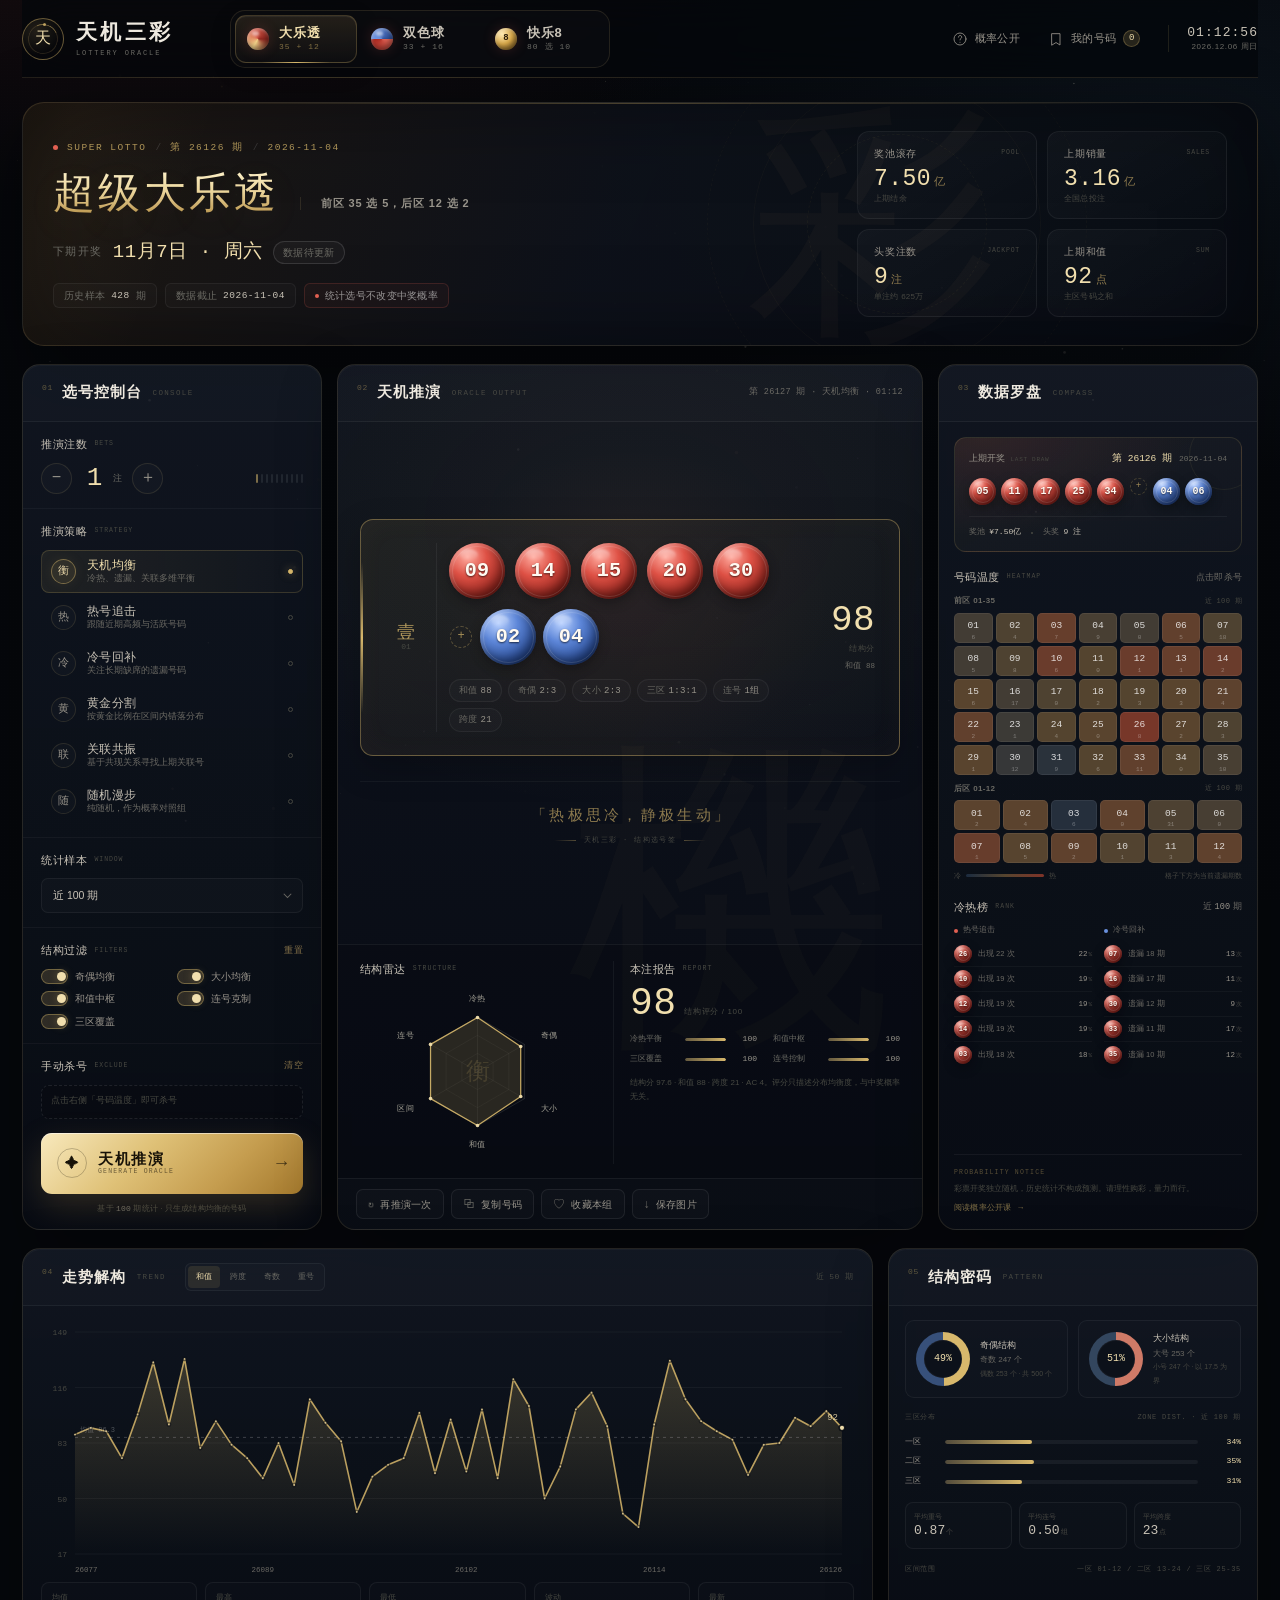
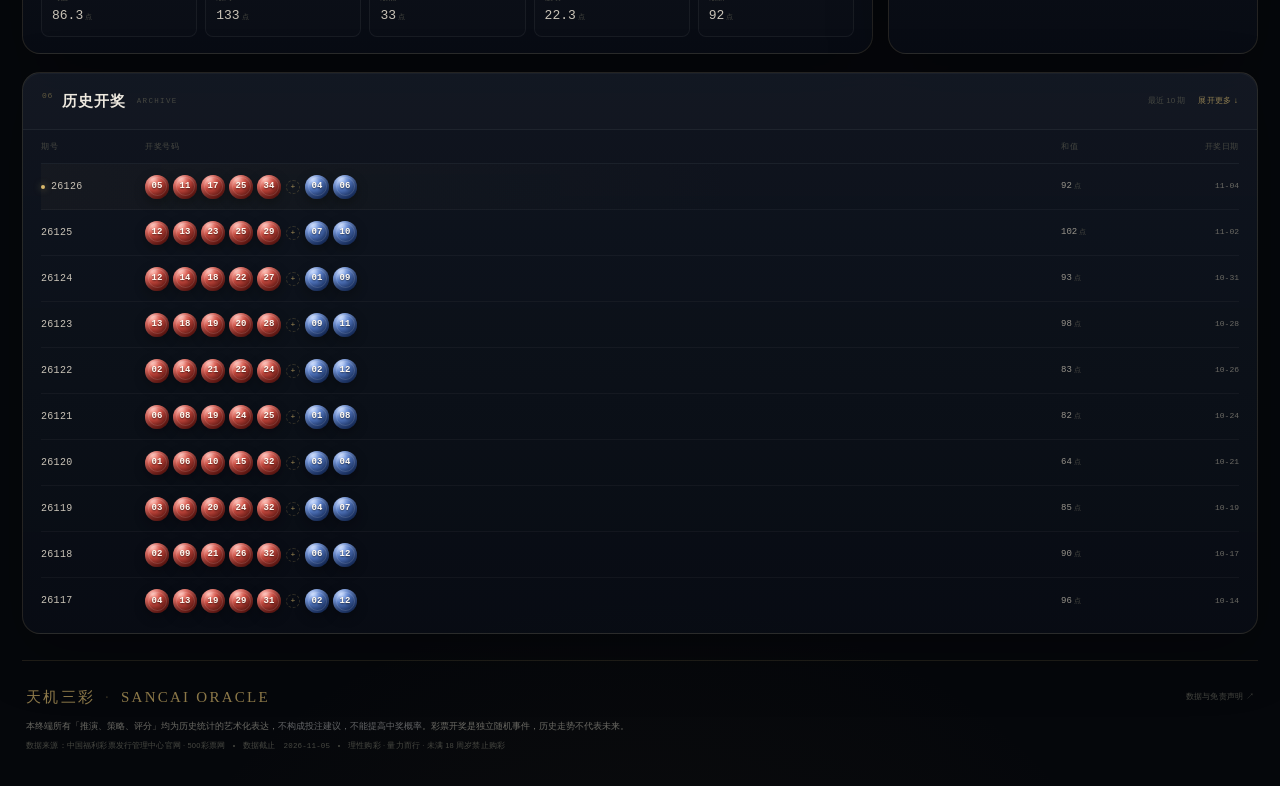
==== site/index.html @ d21416ad "feat: 天机三彩在线版首次发布（PWA + 自动更新）" ====
<!DOCTYPE html>
<!-- 在线版：由 tools/build_online.mjs 生成；PWA / 自动更新部署见 ONLINE.md -->
<!-- 天机三彩 · 单文件离线版，由 index.html + css + js 内联生成。数据截止 2026-11-05。 -->
<html lang="zh-CN" data-game="dlt">
<head>
  <meta charset="UTF-8" />
  <meta name="viewport" content="width=device-width, initial-scale=1.0" />
  <meta name="theme-color" content="#06080d" />
  <link rel="manifest" href="manifest.webmanifest" />
  <link rel="apple-touch-icon" href="icons/apple-touch-icon.png" />
  <meta name="application-name" content="天机三彩" />
  <meta name="apple-mobile-web-app-capable" content="yes" />
  <meta name="mobile-web-app-capable" content="yes" />
  <meta name="apple-mobile-web-app-status-bar-style" content="black-translucent" />
  <meta name="apple-mobile-web-app-title" content="天机三彩" />

  <title>天机三彩 · 智能选号预测终端</title>
  <meta name="description" content="基于真实历史开奖数据的超级大乐透、双色球、快乐8统计选号与结构分析终端。理性购彩，娱乐参考。" />
  <link rel="icon" href="data:image/svg+xml,%3Csvg xmlns='http://www.w3.org/2000/svg' viewBox='0 0 64 64'%3E%3Crect width='64' height='64' rx='14' fill='%2307090f'/%3E%3Ccircle cx='32' cy='32' r='23' fill='none' stroke='%23d9b96b' stroke-width='1.4'/%3E%3Ccircle cx='32' cy='32' r='17' fill='none' stroke='%23d9b96b' stroke-width='.6' stroke-dasharray='2 4'/%3E%3Ctext x='32' y='41' text-anchor='middle' font-family='KaiTi,serif' font-size='24' fill='%23e8cf8d'%3E天%3C/text%3E%3C/svg%3E" />
  <style>
/* ==========================================================================
   天机三彩 · Lottery Oracle Terminal
   暗金 / 朱砂 / 墨色 —— 离线单页视觉系统
   ========================================================================== */

:root {
  --bg: #05070b;
  --bg-2: #080c14;
  --panel: rgba(14, 19, 29, 0.78);
  --panel-solid: #0d121c;
  --panel-2: rgba(20, 26, 39, 0.72);
  --line: rgba(219, 190, 126, 0.13);
  --line-soft: rgba(255, 255, 255, 0.055);
  --line-strong: rgba(219, 190, 126, 0.34);
  --gold: #d8b86c;
  --gold-2: #f1dfae;
  --gold-3: #8f6d2f;
  --gold-rgb: 216, 184, 108;
  --red: #e26052;
  --blue: #6b92df;
  --jade: #6fc3a3;
  --text: #eee9df;
  --text-2: #c9c3b7;
  --muted: #97938a;
  --dim: #6b6a64;
  --faint: #474842;
  --accent: #e26052;
  --accent-rgb: 226, 96, 82;
  --radius: 18px;
  --radius-sm: 11px;
  --shadow: 0 24px 80px rgba(0, 0, 0, 0.48);
  --font-serif: "STKaiti", "KaiTi", "STSong", "SimSun", serif;
  --font-sans: "Microsoft YaHei", "PingFang SC", "Noto Sans SC", "Hiragino Sans GB", sans-serif;
  --font-num: "Bahnschrift", "DIN Alternate", "Cascadia Mono", "Consolas", monospace;
  --ease: cubic-bezier(0.22, 0.61, 0.36, 1);
}

html[data-game="ssq"] {
  --accent: #6b92df;
  --accent-rgb: 107, 146, 223;
}
html[data-game="kl8"] {
  --accent: #dda94b;
  --accent-rgb: 221, 169, 75;
}
html[data-game="dlt"] {
  --accent: #e26052;
  --accent-rgb: 226, 96, 82;
}

*,
*::before,
*::after {
  box-sizing: border-box;
}

[hidden] {
  display: none !important;
}

html {
  scroll-behavior: smooth;
  color-scheme: dark;
}

body {
  margin: 0;
  min-width: 320px;
  background:
    radial-gradient(1200px 640px at 12% -8%, rgba(126, 39, 31, 0.2), transparent 62%),
    radial-gradient(1000px 560px at 92% 6%, rgba(35, 62, 85, 0.2), transparent 60%),
    radial-gradient(900px 800px at 50% 112%, rgba(118, 92, 39, 0.08), transparent 60%),
    var(--bg);
  color: var(--text);
  font-family: var(--font-sans);
  font-size: 14px;
  line-height: 1.6;
  -webkit-font-smoothing: antialiased;
  overflow-x: hidden;
}

body.is-locked {
  overflow: hidden;
}

#sky {
  position: fixed;
  inset: 0;
  z-index: 0;
  width: 100%;
  height: 100%;
  pointer-events: none;
  opacity: 0.8;
}

.grain {
  position: fixed;
  inset: 0;
  z-index: 1;
  pointer-events: none;
  opacity: 0.5;
  background-image: radial-gradient(rgba(255, 255, 255, 0.035) 0.6px, transparent 0.6px);
  background-size: 3px 3px;
  mix-blend-mode: overlay;
}

.app {
  position: relative;
  z-index: 2;
  width: min(1680px, 100%);
  margin: 0 auto;
  padding: 0 30px;
}

::selection {
  background: rgba(var(--gold-rgb), 0.28);
  color: var(--gold-2);
}

a {
  color: inherit;
  text-decoration: none;
}

button,
select,
input {
  font: inherit;
}

button {
  color: inherit;
  cursor: pointer;
}

button:focus-visible,
a:focus-visible,
select:focus-visible,
input:focus-visible {
  outline: 1px solid var(--gold);
  outline-offset: 3px;
}

svg {
  display: block;
}

::-webkit-scrollbar {
  width: 6px;
  height: 6px;
}
::-webkit-scrollbar-track {
  background: transparent;
}
::-webkit-scrollbar-thumb {
  background: rgba(var(--gold-rgb), 0.18);
  border-radius: 99px;
}
::-webkit-scrollbar-thumb:hover {
  background: rgba(var(--gold-rgb), 0.34);
}

/* ---------------------------------- Boot --------------------------------- */
.boot {
  position: fixed;
  inset: 0;
  z-index: 500;
  display: flex;
  align-items: center;
  justify-content: center;
  background:
    radial-gradient(700px 500px at 50% 48%, rgba(118, 84, 30, 0.12), transparent 70%),
    #05070b;
  transition: opacity 0.65s var(--ease), visibility 0.65s var(--ease);
}
.boot.is-hidden {
  opacity: 0;
  visibility: hidden;
  pointer-events: none;
}
.boot-inner {
  text-align: center;
  width: 240px;
}
.boot-seal {
  position: relative;
  width: 86px;
  height: 86px;
  margin: 0 auto 24px;
  display: grid;
  place-items: center;
  border: 1px solid rgba(var(--gold-rgb), 0.5);
  border-radius: 50%;
}
.boot-seal::before,
.boot-seal::after {
  content: "";
  position: absolute;
  inset: 7px;
  border: 1px solid rgba(var(--gold-rgb), 0.2);
  border-radius: 50%;
  border-top-color: var(--gold);
  animation: spin 2.4s linear infinite;
}
.boot-seal::after {
  inset: 16px;
  border-style: dashed;
  animation-direction: reverse;
  animation-duration: 3.6s;
}
.boot-seal span {
  font-family: var(--font-serif);
  font-size: 32px;
  color: var(--gold-2);
}
.boot-title {
  font-family: var(--font-serif);
  font-size: 30px;
  letter-spacing: 0.22em;
  color: var(--gold-2);
  padding-left: 0.22em;
}
.boot-sub {
  margin-top: 5px;
  font-family: var(--font-num);
  font-size: 8px;
  letter-spacing: 0.32em;
  color: var(--dim);
}
.boot-line {
  height: 1px;
  margin: 26px auto 13px;
  width: 170px;
  background: rgba(255, 255, 255, 0.08);
  overflow: hidden;
}
.boot-line i {
  display: block;
  height: 100%;
  width: 45%;
  background: linear-gradient(90deg, transparent, var(--gold), transparent);
  animation: bootLine 1.5s var(--ease) infinite;
}
.boot-status {
  font-size: 10px;
  letter-spacing: 0.24em;
  color: var(--dim);
  white-space: pre-line;
}
.boot.has-error .boot-line {
  display: none;
}
.boot.has-error .boot-status {
  color: #e88b7e;
  letter-spacing: 0.08em;
  line-height: 1.8;
}

@keyframes bootLine {
  from { transform: translateX(-110%); }
  to { transform: translateX(260%); }
}
@keyframes spin {
  to { transform: rotate(360deg); }
}

/* --------------------------------- Topbar -------------------------------- */
.topbar {
  position: sticky;
  top: 0;
  z-index: 90;
  display: flex;
  align-items: center;
  gap: 28px;
  height: 78px;
  border-bottom: 1px solid var(--line);
  background: rgba(5, 7, 11, 0.76);
  backdrop-filter: blur(22px) saturate(120%);
  -webkit-backdrop-filter: blur(22px) saturate(120%);
}
.topbar::after {
  content: "";
  position: absolute;
  left: 0;
  right: 0;
  bottom: -1px;
  height: 1px;
  background: linear-gradient(90deg, transparent, rgba(var(--gold-rgb), 0.28) 22%, transparent 55%);
  opacity: 0.55;
  pointer-events: none;
}

.brand {
  display: flex;
  align-items: center;
  gap: 12px;
  flex: none;
  min-width: 190px;
}
.brand-seal {
  position: relative;
  width: 42px;
  height: 42px;
  display: grid;
  place-items: center;
  border-radius: 50%;
  border: 1px solid rgba(var(--gold-rgb), 0.46);
  background: radial-gradient(circle at 35% 30%, rgba(var(--gold-rgb), 0.14), transparent 65%);
  flex: none;
}
.brand-seal::before {
  content: "";
  position: absolute;
  inset: 5px;
  border: 1px solid rgba(var(--gold-rgb), 0.16);
  border-radius: 50%;
  border-top-color: rgba(var(--gold-rgb), 0.52);
  transform: rotate(20deg);
}
.brand-seal span {
  font-family: var(--font-serif);
  font-size: 16px;
  color: var(--gold-2);
  transform: translateY(-1px);
}
.brand-seal i {
  position: absolute;
  width: 3px;
  height: 3px;
  border-radius: 50%;
  background: var(--gold);
  top: 4px;
  left: 50%;
  opacity: 0.8;
}
.brand-copy {
  display: flex;
  flex-direction: column;
  line-height: 1.2;
}
.brand-copy strong {
  font-family: var(--font-serif);
  font-size: 21px;
  letter-spacing: 0.16em;
  color: var(--text);
  font-weight: 600;
}
.brand-copy small {
  margin-top: 4px;
  font-family: var(--font-num);
  font-size: 7px;
  letter-spacing: 0.27em;
  color: var(--dim);
}

.game-nav {
  display: flex;
  align-items: center;
  gap: 2px;
  padding: 4px;
  border: 1px solid var(--line);
  border-radius: 15px;
  background: rgba(255, 255, 255, 0.018);
}
.game-tab {
  position: relative;
  display: flex;
  align-items: center;
  gap: 10px;
  min-width: 138px;
  height: 48px;
  padding: 0 14px;
  border: 1px solid transparent;
  border-radius: 11px;
  background: transparent;
  text-align: left;
  transition: background 0.3s var(--ease), border-color 0.3s var(--ease), transform 0.3s var(--ease);
}
.game-tab:hover {
  background: rgba(255, 255, 255, 0.025);
}
.game-tab.is-active {
  border-color: rgba(var(--gold-rgb), 0.24);
  background: linear-gradient(180deg, rgba(var(--gold-rgb), 0.12), rgba(var(--gold-rgb), 0.025));
  box-shadow: inset 0 1px 0 rgba(255, 255, 255, 0.05), 0 6px 24px rgba(0, 0, 0, 0.22);
}
.game-tab.is-active::after {
  content: "";
  position: absolute;
  left: 22%;
  right: 22%;
  bottom: -1px;
  height: 1px;
  background: linear-gradient(90deg, transparent, var(--gold), transparent);
}
.game-orb {
  position: relative;
  width: 22px;
  height: 22px;
  border-radius: 50%;
  flex: none;
  box-shadow: inset -2px -3px 5px rgba(0, 0, 0, 0.4), inset 1px 2px 3px rgba(255, 255, 255, 0.3), 0 0 14px rgba(var(--accent-rgb), 0.2);
}
.game-orb::before {
  content: "";
  position: absolute;
  top: 18%;
  left: 22%;
  width: 32%;
  height: 20%;
  border-radius: 50%;
  background: rgba(255, 255, 255, 0.5);
  filter: blur(1px);
}
.orb-dlt {
  background: conic-gradient(from 210deg, #f2d389, #d55a49, #8e261f, #f2d389);
}
.orb-ssq {
  background: conic-gradient(from 90deg, #e06355, #ad2b22 49%, #6f96e5 50%, #2d4e97);
}
.orb-kl8 {
  display: grid;
  place-items: center;
  background: radial-gradient(circle at 32% 28%, #ffeab4, #d9a94a 46%, #79551d);
  font-family: var(--font-num);
  font-size: 9px;
  color: #2b1c08;
  font-weight: 700;
}
.orb-kl8::before {
  display: none;
}
.game-tab-copy {
  display: flex;
  flex-direction: column;
  line-height: 1.25;
}
.game-tab-copy b {
  font-size: 13px;
  font-weight: 600;
  letter-spacing: 0.06em;
  color: var(--text-2);
}
.game-tab-copy small {
  font-family: var(--font-num);
  font-size: 8px;
  letter-spacing: 0.13em;
  color: var(--dim);
}
.game-tab.is-active .game-tab-copy b {
  color: var(--gold-2);
}
.game-tab.is-active .game-tab-copy small {
  color: rgba(var(--gold-rgb), 0.55);
}

.topbar-actions {
  margin-left: auto;
  display: flex;
  align-items: center;
  gap: 4px;
}
.top-btn {
  display: inline-flex;
  align-items: center;
  gap: 7px;
  height: 36px;
  padding: 0 11px;
  border: 1px solid transparent;
  border-radius: 9px;
  background: transparent;
  color: var(--muted);
  font-size: 11px;
  letter-spacing: 0.03em;
  transition: color 0.25s, border-color 0.25s, background 0.25s;
}
.top-btn:hover {
  color: var(--gold-2);
  border-color: var(--line);
  background: rgba(255, 255, 255, 0.025);
}
.top-btn svg {
  width: 16px;
  height: 16px;
  fill: none;
  stroke: currentColor;
  stroke-width: 1.3;
  stroke-linecap: round;
  stroke-linejoin: round;
}
.saved-btn {
  position: relative;
}
.saved-btn em {
  min-width: 17px;
  height: 17px;
  padding: 0 4px;
  display: inline-grid;
  place-items: center;
  border-radius: 20px;
  background: rgba(var(--gold-rgb), 0.16);
  border: 1px solid rgba(var(--gold-rgb), 0.28);
  color: var(--gold-2);
  font-family: var(--font-num);
  font-size: 9px;
  font-style: normal;
}
.clock {
  margin-left: 12px;
  padding-left: 18px;
  border-left: 1px solid var(--line);
  display: flex;
  flex-direction: column;
  align-items: flex-end;
  line-height: 1.25;
}
.clock strong {
  font-family: var(--font-num);
  font-size: 13px;
  font-weight: 500;
  letter-spacing: 0.08em;
  color: var(--text-2);
  font-variant-numeric: tabular-nums;
}
.clock small {
  font-size: 8px;
  letter-spacing: 0.08em;
  color: var(--dim);
}

/* ---------------------------------- Hero --------------------------------- */
.hero {
  position: relative;
  min-height: 238px;
  margin-top: 24px;
  padding: 32px 38px;
  display: grid;
  grid-template-columns: minmax(0, 1fr) auto;
  align-items: center;
  gap: 28px;
  border: 1px solid var(--line);
  border-radius: 22px;
  background:
    linear-gradient(112deg, rgba(34, 27, 19, 0.88) 0%, rgba(15, 19, 28, 0.88) 48%, rgba(8, 12, 19, 0.94) 100%);
  box-shadow: var(--shadow);
  overflow: hidden;
}
.hero::before {
  content: "";
  position: absolute;
  top: 0;
  left: 9%;
  right: 9%;
  height: 1px;
  background: linear-gradient(90deg, transparent, rgba(var(--gold-rgb), 0.55), transparent);
  opacity: 0.7;
}
.hero::after {
  content: "";
  position: absolute;
  inset: 0;
  border-radius: inherit;
  pointer-events: none;
  box-shadow: inset 0 0 90px rgba(0, 0, 0, 0.38);
}
.hero-bg {
  position: absolute;
  inset: 0;
  pointer-events: none;
  overflow: hidden;
}
.hero-glyph {
  position: absolute;
  right: 26%;
  top: 50%;
  transform: translateY(-50%);
  font-family: var(--font-serif);
  font-size: 250px;
  line-height: 1;
  color: rgba(var(--gold-rgb), 0.035);
  user-select: none;
}
.hero-rings {
  position: absolute;
  width: 380px;
  height: 380px;
  right: 170px;
  top: 50%;
  transform: translateY(-50%);
  opacity: 0.7;
}
.hero-rings i {
  position: absolute;
  border-radius: 50%;
  border: 1px solid rgba(var(--gold-rgb), 0.06);
}
.hero-rings i:nth-child(1) {
  inset: 0;
  border-style: dashed;
  animation: spin 90s linear infinite;
}
.hero-rings i:nth-child(2) {
  inset: 46px;
  border-color: rgba(var(--gold-rgb), 0.055);
}
.hero-rings i:nth-child(3) {
  inset: 100px;
  border-style: dashed;
  border-color: rgba(var(--gold-rgb), 0.08);
  animation: spin 60s linear infinite reverse;
}
.hero-scan {
  position: absolute;
  top: -40%;
  left: -10%;
  width: 22%;
  height: 180%;
  transform: rotate(20deg);
  background: linear-gradient(90deg, transparent, rgba(var(--gold-rgb), 0.03), transparent);
  animation: heroScan 11s var(--ease) infinite;
}
@keyframes heroScan {
  0%, 55% { transform: translateX(0) rotate(20deg); opacity: 0; }
  62% { opacity: 1; }
  100% { transform: translateX(720px) rotate(20deg); opacity: 0; }
}

.hero-copy {
  position: relative;
  z-index: 2;
  min-width: 0;
}
.eyebrow {
  display: flex;
  align-items: center;
  flex-wrap: wrap;
  gap: 9px;
  font-family: var(--font-num);
  font-size: 9.5px;
  letter-spacing: 0.16em;
  color: rgba(var(--gold-rgb), 0.78);
  text-transform: uppercase;
}
.eyebrow-sep {
  color: rgba(255, 255, 255, 0.15);
  letter-spacing: 0;
}
.live-dot {
  width: 5px;
  height: 5px;
  border-radius: 50%;
  background: var(--accent);
  box-shadow: 0 0 0 0 rgba(var(--accent-rgb), 0.5);
  animation: livePulse 2.6s infinite;
  flex: none;
}
@keyframes livePulse {
  0% { box-shadow: 0 0 0 0 rgba(var(--accent-rgb), 0.45); }
  70% { box-shadow: 0 0 0 7px rgba(var(--accent-rgb), 0); }
  100% { box-shadow: 0 0 0 0 rgba(var(--accent-rgb), 0); }
}
.hero h1 {
  margin: 13px 0 19px;
  display: flex;
  align-items: baseline;
  flex-wrap: wrap;
  gap: 8px 20px;
  line-height: 1.2;
}
.hero-name {
  font-family: var(--font-serif);
  font-size: 46px;
  font-weight: 500;
  letter-spacing: 0.08em;
  background: linear-gradient(180deg, #fff4cf 0%, #ead49a 48%, #b48d45 100%);
  -webkit-background-clip: text;
  background-clip: text;
  color: transparent;
  text-shadow: 0 10px 40px rgba(var(--gold-rgb), 0.1);
}
.hero-desc {
  font-size: 11px;
  color: var(--muted);
  letter-spacing: 0.08em;
  padding-left: 20px;
  border-left: 1px solid var(--line);
}
.hero-countdown {
  display: flex;
  align-items: center;
  flex-wrap: wrap;
  gap: 10px;
  font-size: 11px;
  color: var(--muted);
}
.countdown-k {
  color: var(--dim);
  letter-spacing: 0.13em;
}
.hero-countdown strong {
  font-family: var(--font-num);
  font-size: 19px;
  font-weight: 500;
  letter-spacing: 0.03em;
  color: var(--gold-2);
}
.countdown-days {
  display: inline-flex;
  align-items: center;
  height: 23px;
  padding: 0 9px;
  border-radius: 20px;
  border: 1px solid rgba(var(--accent-rgb), 0.26);
  background: rgba(var(--accent-rgb), 0.08);
  color: rgba(255, 255, 255, 0.68);
  font-size: 9.5px;
  letter-spacing: 0.04em;
}
.countdown-days.is-stale {
  border-color: rgba(255, 255, 255, 0.12);
  background: rgba(255, 255, 255, 0.03);
  color: var(--dim);
}
.hero-badges {
  display: flex;
  flex-wrap: wrap;
  gap: 8px;
  margin-top: 16px;
}
.badge {
  display: inline-flex;
  align-items: center;
  gap: 6px;
  height: 25px;
  padding: 0 10px;
  border: 1px solid var(--line-soft);
  border-radius: 6px;
  background: rgba(255, 255, 255, 0.018);
  font-size: 9.5px;
  color: var(--dim);
  letter-spacing: 0.03em;
}
.badge b {
  font-family: var(--font-num);
  font-weight: 500;
  color: var(--text-2);
  letter-spacing: 0.05em;
}
.badge-warn {
  border-color: rgba(var(--accent-rgb), 0.18);
  background: rgba(var(--accent-rgb), 0.045);
  color: rgba(255, 255, 255, 0.55);
}
.badge-warn i {
  width: 4px;
  height: 4px;
  border-radius: 50%;
  background: var(--accent);
}

.hero-stats {
  position: relative;
  z-index: 2;
  display: grid;
  grid-template-columns: repeat(2, 196px);
  gap: 10px;
}
.stat-card {
  min-height: 88px;
  padding: 14px 16px 12px;
  border: 1px solid var(--line-soft);
  border-radius: 12px;
  background: linear-gradient(150deg, rgba(255, 255, 255, 0.032), rgba(255, 255, 255, 0.008));
  display: flex;
  flex-direction: column;
  justify-content: space-between;
  transition: border-color 0.3s, background 0.3s, transform 0.3s var(--ease);
}
.stat-card:hover {
  border-color: rgba(var(--gold-rgb), 0.22);
  background: linear-gradient(150deg, rgba(var(--gold-rgb), 0.055), rgba(255, 255, 255, 0.01));
  transform: translateY(-2px);
}
.stat-k {
  display: flex;
  align-items: center;
  justify-content: space-between;
  gap: 8px;
  font-size: 9.5px;
  letter-spacing: 0.08em;
  color: var(--muted);
}
.stat-k small {
  font-family: var(--font-num);
  font-size: 6.5px;
  letter-spacing: 0.12em;
  color: var(--faint);
}
.stat-card strong {
  margin-top: 4px;
  font-family: var(--font-num);
  font-size: 23px;
  font-weight: 500;
  line-height: 1.1;
  color: var(--gold-2);
  letter-spacing: 0.02em;
  white-space: nowrap;
}
.stat-card strong span {
  margin-left: 3px;
  font-size: 11px;
  color: rgba(var(--gold-rgb), 0.65);
}
.stat-card em {
  font-style: normal;
  font-size: 8px;
  color: var(--faint);
  letter-spacing: 0.03em;
}

/* ------------------------------ Panel / Layout --------------------------- */
.workspace {
  display: grid;
  grid-template-columns: 316px minmax(0, 1fr) 338px;
  gap: 18px;
  margin-top: 18px;
  align-items: stretch;
}
.lower-grid {
  display: grid;
  grid-template-columns: minmax(0, 1fr) 394px;
  gap: 18px;
  margin-top: 18px;
}
.panel {
  position: relative;
  border: 1px solid var(--line);
  border-radius: var(--radius);
  background:
    linear-gradient(180deg, rgba(19, 25, 37, 0.78), rgba(9, 13, 21, 0.88));
  box-shadow: 0 20px 60px rgba(0, 0, 0, 0.28);
  overflow: hidden;
}
.panel::after {
  content: "";
  position: absolute;
  inset: 0;
  border-radius: inherit;
  pointer-events: none;
  box-shadow: inset 0 1px 0 rgba(255, 255, 255, 0.035);
}
.panel-head {
  position: relative;
  z-index: 2;
  display: flex;
  align-items: center;
  gap: 9px;
  min-height: 57px;
  padding: 0 19px;
  border-bottom: 1px solid var(--line-soft);
  background: rgba(255, 255, 255, 0.012);
}
.panel-index {
  font-family: var(--font-num);
  font-size: 8px;
  letter-spacing: 0.1em;
  color: rgba(var(--gold-rgb), 0.4);
  align-self: flex-start;
  margin-top: 17px;
}
.panel-head h2 {
  margin: 0;
  font-size: 14.5px;
  font-weight: 600;
  letter-spacing: 0.06em;
  color: var(--text);
}
.panel-en {
  font-family: var(--font-num);
  font-size: 7.5px;
  letter-spacing: 0.18em;
  color: var(--faint);
  margin-left: 2px;
}
.mini-title {
  display: flex;
  align-items: center;
  gap: 7px;
  font-size: 10.5px;
  color: var(--text-2);
  letter-spacing: 0.04em;
}
.mini-title span {
  font-family: var(--font-num);
  font-size: 6.5px;
  letter-spacing: 0.16em;
  color: var(--faint);
}
.mini-title em {
  margin-left: auto;
  font-style: normal;
  font-size: 8.5px;
  color: var(--dim);
  letter-spacing: 0.02em;
}
.mini-title em b {
  font-family: var(--font-num);
  font-weight: 500;
  color: var(--muted);
}

/* -------------------------------- Controls ------------------------------- */
.controls-panel {
  display: flex;
  flex-direction: column;
  min-height: 836px;
}
.control-section {
  padding: 14px 18px;
}
.control-section + .control-section {
  border-top: 1px solid rgba(255, 255, 255, 0.04);
}
.control-label {
  display: flex;
  align-items: center;
  gap: 7px;
  margin-bottom: 10px;
  font-size: 10.5px;
  color: var(--text-2);
  letter-spacing: 0.06em;
}
.control-label small {
  font-family: var(--font-num);
  font-size: 6.5px;
  letter-spacing: 0.14em;
  color: var(--faint);
}
.text-mini {
  margin-left: auto;
  padding: 0;
  border: 0;
  background: none;
  color: rgba(var(--gold-rgb), 0.6);
  font-size: 8.5px;
  letter-spacing: 0.03em;
}
.text-mini:hover {
  color: var(--gold-2);
}
.count-row {
  display: flex;
  align-items: center;
  gap: 10px;
}
.round-btn {
  width: 31px;
  height: 31px;
  display: grid;
  place-items: center;
  border: 1px solid var(--line);
  border-radius: 50%;
  background: rgba(255, 255, 255, 0.018);
  color: var(--muted);
  font-family: var(--font-num);
  font-size: 16px;
  line-height: 1;
  transition: all 0.22s;
}
.round-btn:hover {
  color: var(--gold-2);
  border-color: var(--line-strong);
  background: rgba(var(--gold-rgb), 0.07);
}
.round-btn:active {
  transform: scale(0.93);
}
#count-value {
  min-width: 25px;
  font-family: var(--font-num);
  font-size: 26px;
  font-weight: 500;
  line-height: 1;
  text-align: center;
  color: var(--gold-2);
}
.count-unit {
  font-size: 9px;
  color: var(--dim);
  margin-left: -4px;
}
.count-ticks {
  margin-left: auto;
  display: flex;
  gap: 3px;
  align-items: center;
}
.count-ticks i {
  width: 2px;
  height: 9px;
  border-radius: 2px;
  background: rgba(255, 255, 255, 0.08);
  transition: background 0.25s;
}
.count-ticks i.is-on {
  background: rgba(var(--gold-rgb), 0.55);
}

.pick-chips {
  display: flex;
  flex-wrap: wrap;
  gap: 5px;
}
.pick-chip {
  min-width: 30px;
  height: 29px;
  padding: 0 7px;
  border: 1px solid var(--line-soft);
  border-radius: 6px;
  background: rgba(255, 255, 255, 0.018);
  color: var(--muted);
  font-family: var(--font-num);
  font-size: 10px;
  transition: all 0.2s;
}
.pick-chip:hover {
  border-color: var(--line-strong);
  color: var(--text-2);
}
.pick-chip.is-active {
  border-color: rgba(var(--gold-rgb), 0.52);
  background: linear-gradient(180deg, rgba(var(--gold-rgb), 0.16), rgba(var(--gold-rgb), 0.04));
  color: var(--gold-2);
  box-shadow: 0 0 16px rgba(var(--gold-rgb), 0.08);
}

.strategy-list {
  display: flex;
  flex-direction: column;
  gap: 3px;
}
.strategy-item {
  display: grid;
  grid-template-columns: 27px minmax(0, 1fr) 12px;
  align-items: center;
  gap: 9px;
  min-height: 43px;
  padding: 5px 9px;
  border: 1px solid transparent;
  border-radius: 8px;
  background: transparent;
  text-align: left;
  transition: border-color 0.22s, background 0.22s;
}
.strategy-item:hover {
  background: rgba(255, 255, 255, 0.026);
}
.strategy-item.is-active {
  border-color: rgba(var(--gold-rgb), 0.2);
  background: linear-gradient(90deg, rgba(var(--gold-rgb), 0.09), rgba(var(--gold-rgb), 0.018));
}
.strategy-glyph {
  width: 25px;
  height: 25px;
  display: grid;
  place-items: center;
  border: 1px solid var(--line);
  border-radius: 50%;
  font-family: var(--font-serif);
  font-size: 11px;
  color: var(--muted);
  background: rgba(255, 255, 255, 0.02);
  transition: all 0.22s;
}
.strategy-item.is-active .strategy-glyph {
  border-color: rgba(var(--gold-rgb), 0.45);
  background: rgba(var(--gold-rgb), 0.1);
  color: var(--gold-2);
  box-shadow: 0 0 14px rgba(var(--gold-rgb), 0.08);
}
.strategy-text {
  display: flex;
  flex-direction: column;
  min-width: 0;
  line-height: 1.35;
}
.strategy-text b {
  font-size: 11.5px;
  font-weight: 500;
  color: var(--text-2);
  letter-spacing: 0.03em;
}
.strategy-text small {
  overflow: hidden;
  white-space: nowrap;
  text-overflow: ellipsis;
  font-size: 8.5px;
  color: var(--dim);
}
.strategy-item.is-active .strategy-text b {
  color: var(--gold-2);
}
.strategy-dot {
  width: 5px;
  height: 5px;
  border-radius: 50%;
  border: 1px solid var(--faint);
  justify-self: end;
}
.strategy-item.is-active .strategy-dot {
  border-color: var(--gold);
  background: var(--gold);
  box-shadow: 0 0 8px rgba(var(--gold-rgb), 0.55);
}

.select-wrap {
  position: relative;
}
.select-wrap select {
  width: 100%;
  height: 35px;
  padding: 0 30px 0 11px;
  border: 1px solid var(--line-soft);
  border-radius: 7px;
  background: rgba(255, 255, 255, 0.02);
  color: var(--text-2);
  font-size: 10.5px;
  appearance: none;
  -webkit-appearance: none;
  cursor: pointer;
  transition: border-color 0.2s;
}
.select-wrap select:hover {
  border-color: var(--line-strong);
}
.select-wrap select option {
  background: #0d121c;
  color: var(--text);
}
.select-wrap svg {
  position: absolute;
  right: 11px;
  top: 50%;
  transform: translateY(-50%);
  width: 9px;
  height: 6px;
  fill: none;
  stroke: var(--dim);
  stroke-width: 1.4;
  pointer-events: none;
}

.toggle-grid {
  display: grid;
  grid-template-columns: 1fr 1fr;
  gap: 7px 9px;
}
.toggle-grid .switch-wide {
  grid-column: span 2;
}
.switch {
  display: flex;
  align-items: center;
  gap: 7px;
  min-width: 0;
  font-size: 9.5px;
  color: var(--muted);
  cursor: pointer;
  user-select: none;
}
.switch input {
  position: absolute;
  opacity: 0;
  pointer-events: none;
}
.switch-track {
  position: relative;
  width: 27px;
  height: 15px;
  border-radius: 20px;
  background: rgba(255, 255, 255, 0.07);
  border: 1px solid rgba(255, 255, 255, 0.06);
  flex: none;
  transition: background 0.22s, border-color 0.22s;
}
.switch-track::after {
  content: "";
  position: absolute;
  width: 9px;
  height: 9px;
  border-radius: 50%;
  top: 2px;
  left: 2.5px;
  background: #7a7871;
  transition: transform 0.22s var(--ease), background 0.22s;
}
.switch input:checked + .switch-track {
  background: rgba(var(--gold-rgb), 0.18);
  border-color: rgba(var(--gold-rgb), 0.4);
}
.switch input:checked + .switch-track::after {
  transform: translateX(12px);
  background: var(--gold-2);
  box-shadow: 0 0 8px rgba(var(--gold-rgb), 0.35);
}
.switch input:focus-visible + .switch-track {
  outline: 1px solid var(--gold);
  outline-offset: 2px;
}
.switch span:last-child {
  overflow: hidden;
  white-space: nowrap;
  text-overflow: ellipsis;
}

.excluded-box {
  display: flex;
  flex-wrap: wrap;
  gap: 5px;
  min-height: 34px;
  padding: 6px;
  border: 1px dashed rgba(255, 255, 255, 0.09);
  border-radius: 8px;
  background: rgba(0, 0, 0, 0.1);
}
.excluded-empty {
  font-size: 8.5px;
  color: var(--faint);
  line-height: 1.9;
  padding-left: 3px;
}
.excluded-chip {
  min-width: 25px;
  height: 22px;
  padding: 0 6px;
  display: inline-flex;
  align-items: center;
  gap: 4px;
  border: 1px solid rgba(226, 96, 82, 0.3);
  border-radius: 5px;
  background: rgba(226, 96, 82, 0.08);
  color: #e99589;
  font-family: var(--font-num);
  font-size: 9px;
  transition: all 0.2s;
}
.excluded-chip:hover {
  border-color: rgba(226, 96, 82, 0.6);
  background: rgba(226, 96, 82, 0.16);
}
.excluded-chip em {
  font-style: normal;
  font-size: 9px;
  color: rgba(255, 255, 255, 0.3);
}

.generate-btn {
  position: relative;
  display: flex;
  align-items: center;
  gap: 11px;
  height: 61px;
  margin: auto 18px 0;
  padding: 0 16px;
  border: 0;
  border-radius: 11px;
  background: linear-gradient(135deg, #f8e9bd 0%, #dfc177 38%, #c59d4f 70%, #a3782c 100%);
  color: #171208;
  text-align: left;
  box-shadow: 0 12px 34px rgba(197, 157, 79, 0.2), inset 0 1px 0 rgba(255, 255, 255, 0.55);
  overflow: hidden;
  transition: transform 0.25s var(--ease), box-shadow 0.25s, filter 0.25s;
}
.generate-btn:hover {
  transform: translateY(-2px);
  filter: brightness(1.05);
  box-shadow: 0 18px 44px rgba(197, 157, 79, 0.27), inset 0 1px 0 rgba(255, 255, 255, 0.6);
}
.generate-btn:active {
  transform: translateY(0) scale(0.99);
}
.generate-btn:disabled {
  cursor: wait;
  filter: saturate(0.55) brightness(0.8);
  transform: none;
}
.generate-shine {
  position: absolute;
  top: 0;
  left: -40%;
  width: 30%;
  height: 100%;
  transform: skewX(-24deg);
  background: linear-gradient(90deg, transparent, rgba(255, 255, 255, 0.42), transparent);
  animation: btnShine 4.8s var(--ease) infinite;
}
@keyframes btnShine {
  0%, 62% { left: -45%; }
  88%, 100% { left: 125%; }
}
.generate-icon {
  width: 30px;
  height: 30px;
  display: grid;
  place-items: center;
  border: 1px solid rgba(23, 18, 8, 0.24);
  border-radius: 50%;
  font-size: 14px;
  flex: none;
}
.generate-copy {
  display: flex;
  flex-direction: column;
  line-height: 1.25;
}
.generate-copy b {
  font-size: 15px;
  font-weight: 700;
  letter-spacing: 0.1em;
}
.generate-copy small {
  font-family: var(--font-num);
  font-size: 6.5px;
  letter-spacing: 0.18em;
  opacity: 0.58;
}
.generate-arrow {
  margin-left: auto;
  font-family: var(--font-num);
  font-size: 18px;
  opacity: 0.7;
  transition: transform 0.25s;
}
.generate-btn:hover .generate-arrow {
  transform: translateX(3px);
}
.generate-btn.is-busy .generate-icon {
  animation: spin 1.2s linear infinite;
}
.control-foot {
  margin: 9px 18px 14px;
  font-size: 8px;
  line-height: 1.6;
  text-align: center;
  color: var(--faint);
  letter-spacing: 0.02em;
}
.control-foot b {
  font-family: var(--font-num);
  font-weight: 500;
  color: var(--dim);
}

/* --------------------------------- Stage --------------------------------- */
.stage-panel {
  display: flex;
  flex-direction: column;
  min-height: 836px;
  background:
    radial-gradient(650px 430px at 50% 18%, rgba(var(--gold-rgb), 0.055), transparent 68%),
    linear-gradient(180deg, rgba(18, 23, 35, 0.82), rgba(8, 12, 20, 0.92));
}
.stage-head {
  z-index: 3;
}
.stage-meta {
  margin-left: auto;
  font-family: var(--font-num);
  font-size: 8.5px;
  letter-spacing: 0.04em;
  color: var(--dim);
  white-space: nowrap;
}
.stage-aura {
  position: absolute;
  top: 80px;
  left: 50%;
  width: 70%;
  height: 320px;
  transform: translateX(-50%);
  background: radial-gradient(ellipse at center, rgba(var(--accent-rgb), 0.05), transparent 70%);
  pointer-events: none;
}
.stage-watermark {
  position: absolute;
  right: 4%;
  bottom: 160px;
  font-family: var(--font-serif);
  font-size: 330px;
  line-height: 1;
  color: rgba(var(--gold-rgb), 0.018);
  pointer-events: none;
  user-select: none;
}
.ticket-area {
  position: relative;
  z-index: 2;
  flex: 1;
  display: flex;
  flex-direction: column;
  gap: 9px;
  padding: 20px 22px;
  overflow-y: auto;
  max-height: 560px;
}
.ticket-area.density-1 {
  justify-content: center;
}
.ticket-loading {
  margin: auto;
  display: flex;
  flex-direction: column;
  align-items: center;
  gap: 14px;
  color: var(--dim);
  font-size: 10px;
  letter-spacing: 0.16em;
}
.spinner {
  width: 32px;
  height: 32px;
  border-radius: 50%;
  border: 1px solid rgba(var(--gold-rgb), 0.16);
  border-top-color: var(--gold);
  animation: spin 1s linear infinite;
}

.ticket {
  position: relative;
  display: grid;
  grid-template-columns: 40px minmax(0, 1fr) auto;
  align-items: center;
  gap: 12px;
  padding: 13px 15px;
  border: 1px solid rgba(255, 255, 255, 0.055);
  border-radius: 13px;
  background: linear-gradient(120deg, rgba(255, 255, 255, 0.026), rgba(255, 255, 255, 0.006));
  cursor: pointer;
  transition: border-color 0.25s, background 0.25s, transform 0.25s var(--ease), opacity 0.35s;
  overflow: hidden;
}
.ticket:hover {
  border-color: rgba(var(--gold-rgb), 0.22);
  background: linear-gradient(120deg, rgba(var(--gold-rgb), 0.04), rgba(255, 255, 255, 0.012));
}
.ticket.is-selected {
  border-color: rgba(var(--gold-rgb), 0.42);
  background: linear-gradient(120deg, rgba(var(--gold-rgb), 0.075), rgba(var(--gold-rgb), 0.012));
  box-shadow: inset 0 0 30px rgba(var(--gold-rgb), 0.035), 0 12px 34px rgba(0, 0, 0, 0.22);
}
.ticket.is-selected::before {
  content: "";
  position: absolute;
  left: 0;
  top: 18%;
  bottom: 18%;
  width: 2px;
  border-radius: 2px;
  background: linear-gradient(180deg, transparent, var(--gold), transparent);
}
.ticket.reveal {
  animation: ticketReveal 0.55s var(--ease) both;
}
@keyframes ticketReveal {
  from { opacity: 0; transform: translateY(9px) scale(0.995); }
  to { opacity: 1; transform: translateY(0) scale(1); }
}
.ticket-index {
  display: flex;
  flex-direction: column;
  align-items: center;
  justify-content: center;
  gap: 2px;
  align-self: stretch;
  border-right: 1px solid rgba(255, 255, 255, 0.055);
  padding-right: 9px;
}
.ticket-index b {
  font-family: var(--font-serif);
  font-size: 13px;
  font-weight: 400;
  color: rgba(var(--gold-rgb), 0.8);
  line-height: 1;
}
.ticket-index em {
  font-family: var(--font-num);
  font-style: normal;
  font-size: 7px;
  color: var(--faint);
  line-height: 1;
}
.ticket-main {
  min-width: 0;
}
.ball-row {
  display: flex;
  align-items: center;
  flex-wrap: wrap;
  gap: 7px;
}
.ball {
  --size: 42px;
  position: relative;
  width: var(--size);
  height: var(--size);
  display: inline-flex;
  align-items: center;
  justify-content: center;
  flex: none;
  border-radius: 50%;
  font-family: var(--font-num);
  font-size: calc(var(--size) * 0.36);
  font-weight: 600;
  line-height: 1;
  letter-spacing: 0.01em;
  color: #fffaf2;
  text-shadow: 0 1px 2px rgba(0, 0, 0, 0.65);
  background: radial-gradient(circle at 33% 25%, #ffaa9e 0%, #de5145 34%, #92241d 74%, #4a0f0b 100%);
  box-shadow:
    inset -4px -6px 10px rgba(0, 0, 0, 0.38),
    inset 2px 3px 5px rgba(255, 255, 255, 0.22),
    0 4px 12px rgba(0, 0, 0, 0.3);
  user-select: none;
}
.ball::before {
  content: "";
  position: absolute;
  top: 11%;
  left: 19%;
  width: 33%;
  height: 21%;
  border-radius: 50%;
  background: linear-gradient(180deg, rgba(255, 255, 255, 0.7), transparent);
  filter: blur(1px);
  opacity: 0.6;
}
.ball::after {
  content: "";
  position: absolute;
  inset: 2.5px;
  border-radius: 50%;
  border: 1px solid rgba(255, 255, 255, 0.12);
}
.ball.blue {
  background: radial-gradient(circle at 33% 25%, #b9d1ff 0%, #5d86d8 34%, #264890 74%, #0e1e42 100%);
}
.ball.gold {
  background: radial-gradient(circle at 33% 25%, #fff1c4 0%, #e3bb62 36%, #a87827 74%, #4f340c 100%);
  color: #241708;
  text-shadow: 0 1px 1px rgba(255, 255, 255, 0.25);
}
.ball.gold::before {
  opacity: 0.75;
}
.ball.rolling {
  filter: blur(0.5px) brightness(1.1);
}
.ball.locked {
  animation: ballLock 0.45s var(--ease);
}
@keyframes ballLock {
  0% { transform: scale(0.88); filter: brightness(1.6); }
  65% { transform: scale(1.04); }
  100% { transform: scale(1); filter: brightness(1); }
}
.ball-plus {
  width: 22px;
  height: 22px;
  display: grid;
  place-items: center;
  border: 1px dashed rgba(var(--gold-rgb), 0.32);
  border-radius: 50%;
  color: rgba(var(--gold-rgb), 0.72);
  font-family: var(--font-num);
  font-size: 12px;
  margin: 0 1px;
  flex: none;
}
.ball-group-special {
  display: inline-flex;
  align-items: center;
  gap: 7px;
  flex-wrap: nowrap;
  flex: none;
}
.ticket-area.density-3 .ball-group-special {
  gap: 6px;
}
.ticket-area.density-4 .ball-group-special {
  gap: 5px;
}
.ticket-tags {
  display: flex;
  flex-wrap: wrap;
  gap: 5px;
  margin-top: 9px;
}
.ticket-tag {
  padding: 1px 7px;
  border: 1px solid rgba(255, 255, 255, 0.05);
  border-radius: 20px;
  background: rgba(255, 255, 255, 0.018);
  font-size: 8px;
  color: var(--dim);
  letter-spacing: 0.03em;
  white-space: nowrap;
}
.ticket-tag b {
  font-family: var(--font-num);
  font-weight: 500;
  color: var(--muted);
  margin-left: 3px;
}
.ticket-side {
  min-width: 62px;
  text-align: right;
  padding-left: 8px;
}
.ticket-side strong {
  display: block;
  font-family: var(--font-num);
  font-size: 27px;
  font-weight: 500;
  line-height: 1;
  color: var(--gold-2);
  letter-spacing: 0.01em;
}
.ticket-side strong small {
  font-size: 9px;
  color: var(--faint);
  margin-left: 1px;
}
.ticket-side span {
  display: block;
  margin-top: 4px;
  font-size: 7.5px;
  letter-spacing: 0.1em;
  color: var(--faint);
}
.ticket-side em {
  display: block;
  margin-top: 5px;
  font-family: var(--font-num);
  font-style: normal;
  font-size: 7.5px;
  color: var(--dim);
}

/* ball density */
.ticket-area.density-1 .ticket {
  grid-template-columns: 52px minmax(0, 1fr) auto;
  padding: 23px 24px;
}
.ticket-area.density-1 .ball {
  --size: 56px;
}
.ticket-area.density-1 .ball-row {
  gap: 10px;
}
.ticket-area.density-1 .ticket-index b {
  font-size: 18px;
}
.ticket-area.density-1 .ticket-index em {
  font-size: 8px;
}
.ticket-area.density-1 .ticket-side strong {
  font-size: 36px;
}
.ticket-area.density-1 .ticket-tags {
  margin-top: 14px;
  gap: 6px;
}
.ticket-area.density-1 .ticket-tag {
  padding: 3px 9px;
  font-size: 9px;
}
.ticket-area.density-2 .ball {
  --size: 48px;
}
.ticket-area.density-2 .ticket-side strong {
  font-size: 30px;
}
.ticket-area.density-3 .ball {
  --size: 40px;
}
.ticket-area.density-3 .ball-row {
  gap: 6px;
}
.ticket-area.density-3 .ticket {
  padding: 11px 14px;
}
.ticket-area.density-3 .ticket-tags {
  margin-top: 6px;
}
.ticket-area.density-3 .ticket-tag {
  font-size: 7.5px;
}
.ticket-area.density-4 .ball {
  --size: 34px;
  font-size: 12px;
}
.ticket-area.density-4 .ball-row {
  gap: 5px;
}
.ticket-area.density-4 .ticket {
  grid-template-columns: 32px minmax(0, 1fr) auto;
  padding: 9px 12px;
  gap: 9px;
}
.ticket-area.density-4 .ticket-tags {
  display: none;
}
.ticket-area.density-4 .ticket-index {
  padding-right: 6px;
}
.ticket-area.density-4 .ticket-side {
  min-width: 48px;
}
.ticket-area.density-4 .ticket-side strong {
  font-size: 22px;
}
.ticket-area.density-4 .ticket-side em {
  display: none;
}
.ticket-area.density-4 .ball-plus {
  width: 18px;
  height: 18px;
  font-size: 10px;
}

.single-oracle {
  display: flex;
  flex-direction: column;
  align-items: center;
  gap: 8px;
  margin-top: 16px;
  padding-top: 21px;
  border-top: 1px solid rgba(255, 255, 255, 0.045);
  animation: fadeIn 0.8s var(--ease) 0.4s both;
}
.single-oracle p {
  margin: 0;
  font-family: var(--font-serif);
  font-size: 15px;
  letter-spacing: 0.22em;
  color: rgba(var(--gold-rgb), 0.62);
  padding-left: 0.22em;
}
.single-oracle small {
  display: flex;
  align-items: center;
  gap: 8px;
  font-family: var(--font-num);
  font-size: 7px;
  letter-spacing: 0.2em;
  color: var(--faint);
}
.single-oracle small::before,
.single-oracle small::after {
  content: "";
  width: 22px;
  height: 1px;
  background: linear-gradient(90deg, transparent, rgba(var(--gold-rgb), 0.35));
}
.single-oracle small::after {
  background: linear-gradient(90deg, rgba(var(--gold-rgb), 0.35), transparent);
}
@keyframes fadeIn {
  from { opacity: 0; }
  to { opacity: 1; }
}

.stage-bottom {
  position: relative;
  z-index: 2;
  display: grid;
  grid-template-columns: 270px minmax(0, 1fr);
  gap: 26px;
  padding: 16px 22px 14px;
  border-top: 1px solid var(--line-soft);
  background: rgba(0, 0, 0, 0.09);
}
.radar-block {
  min-width: 0;
}
.radar-chart {
  margin-top: 2px;
  height: 190px;
}
.radar-chart svg {
  width: 100%;
  height: 100%;
  overflow: visible;
}
.radar-label {
  font-family: var(--font-sans);
  font-size: 8.5px;
  fill: #a5a196;
  letter-spacing: 0.04em;
}
.radar-value {
  font-family: var(--font-num);
  font-size: 7px;
  fill: rgba(var(--gold-rgb), 0.7);
}
.report-block {
  min-width: 0;
  padding-left: 22px;
  border-left: 1px solid rgba(255, 255, 255, 0.05);
}
.report-score {
  display: flex;
  align-items: baseline;
  gap: 8px;
  margin: 8px 0 10px;
}
.report-score strong {
  font-family: var(--font-num);
  font-size: 38px;
  font-weight: 500;
  line-height: 1;
  color: var(--gold-2);
  letter-spacing: 0.01em;
}
.report-score span {
  font-size: 8px;
  letter-spacing: 0.08em;
  color: var(--faint);
}
.report-bars {
  display: grid;
  grid-template-columns: 1fr 1fr;
  gap: 7px 16px;
}
.report-bar {
  display: grid;
  grid-template-columns: 48px minmax(0, 1fr) 24px;
  align-items: center;
  gap: 7px;
  font-size: 8px;
  color: var(--dim);
}
.report-bar-track {
  height: 3px;
  border-radius: 3px;
  background: rgba(255, 255, 255, 0.06);
  overflow: hidden;
}
.report-bar-track i {
  display: block;
  height: 100%;
  width: 0;
  border-radius: 3px;
  background: linear-gradient(90deg, rgba(var(--gold-rgb), 0.4), var(--gold));
  transition: width 0.8s var(--ease);
}
.report-bar b {
  font-family: var(--font-num);
  font-weight: 500;
  font-size: 8px;
  color: var(--muted);
  text-align: right;
}
.report-note {
  margin: 10px 0 0;
  font-size: 8px;
  line-height: 1.7;
  color: var(--faint);
}

.stage-actions {
  position: relative;
  z-index: 2;
  display: flex;
  flex-wrap: wrap;
  gap: 7px;
  padding: 10px 18px;
  border-top: 1px solid var(--line-soft);
  background: rgba(255, 255, 255, 0.01);
}
.ghost-btn {
  display: inline-flex;
  align-items: center;
  gap: 6px;
  height: 30px;
  padding: 0 11px;
  border: 1px solid rgba(255, 255, 255, 0.07);
  border-radius: 7px;
  background: rgba(255, 255, 255, 0.018);
  color: var(--muted);
  font-size: 9.5px;
  letter-spacing: 0.03em;
  transition: all 0.22s;
}
.ghost-btn span {
  font-size: 12px;
  color: var(--dim);
  line-height: 1;
}
.ghost-btn:hover {
  color: var(--gold-2);
  border-color: rgba(var(--gold-rgb), 0.3);
  background: rgba(var(--gold-rgb), 0.055);
}
.ghost-btn:hover span {
  color: var(--gold);
}

/* -------------------------------- Insights ------------------------------- */
.insight-panel {
  display: flex;
  flex-direction: column;
}
.insight-body {
  display: flex;
  flex-direction: column;
  gap: 17px;
  padding: 15px;
}
.latest-card {
  position: relative;
  padding: 13px 14px 12px;
  border: 1px solid rgba(var(--gold-rgb), 0.15);
  border-radius: 12px;
  background:
    radial-gradient(300px 140px at 10% 0%, rgba(var(--accent-rgb), 0.11), transparent 70%),
    linear-gradient(150deg, rgba(var(--gold-rgb), 0.055), rgba(255, 255, 255, 0.012));
  overflow: hidden;
}
.latest-card::after {
  content: "";
  position: absolute;
  right: -18px;
  top: -18px;
  width: 70px;
  height: 70px;
  border: 1px solid rgba(var(--gold-rgb), 0.08);
  border-radius: 50%;
}
.latest-head {
  display: flex;
  align-items: baseline;
  gap: 7px;
  font-size: 9px;
  color: var(--muted);
}
.latest-head span small {
  font-family: var(--font-num);
  font-size: 6px;
  letter-spacing: 0.12em;
  color: var(--faint);
  margin-left: 3px;
}
.latest-head b {
  font-family: var(--font-num);
  font-weight: 500;
  font-size: 9.5px;
  color: var(--gold-2);
  margin-left: auto;
}
.latest-head em {
  font-style: normal;
  font-family: var(--font-num);
  font-size: 8px;
  color: var(--dim);
}
.latest-balls {
  display: flex;
  flex-wrap: wrap;
  gap: 5px;
  margin: 12px 0 11px;
}
.latest-balls .ball {
  --size: 27px;
  font-size: 10px;
}
.latest-balls .ball-plus {
  width: 17px;
  height: 17px;
  font-size: 9px;
  border-color: rgba(var(--gold-rgb), 0.24);
}
.latest-foot {
  display: flex;
  align-items: center;
  gap: 10px;
  padding-top: 9px;
  border-top: 1px solid rgba(255, 255, 255, 0.05);
  font-size: 8px;
  color: var(--dim);
}
.latest-foot b {
  font-family: var(--font-num);
  font-weight: 500;
  color: var(--text-2);
  margin-left: 2px;
}
.latest-foot i {
  width: 2px;
  height: 2px;
  border-radius: 50%;
  background: var(--faint);
}
.heat-section {
  min-width: 0;
}
.heatmap {
  margin-top: 9px;
  display: flex;
  flex-direction: column;
  gap: 8px;
}
.heat-zone-head {
  display: flex;
  align-items: center;
  justify-content: space-between;
  margin-bottom: 5px;
  font-size: 8px;
  color: var(--dim);
  letter-spacing: 0.04em;
}
.heat-zone-head span {
  font-family: var(--font-num);
  font-size: 7px;
  color: var(--faint);
}
.heat-grid {
  display: grid;
  grid-template-columns: repeat(var(--cols, 7), minmax(0, 1fr));
  gap: 3px;
}
.heat-cell {
  position: relative;
  height: 30px;
  display: flex;
  align-items: center;
  justify-content: center;
  padding: 0 0 4px;
  border: 1px solid rgba(255, 255, 255, 0.06);
  border-radius: 5px;
  background: var(--cell, rgba(255, 255, 255, 0.04));
  color: rgba(255, 255, 255, 0.82);
  font-family: var(--font-num);
  font-size: 9.5px;
  line-height: 1;
  transition: transform 0.18s var(--ease), border-color 0.18s, filter 0.18s;
}
.heat-cell i {
  position: absolute;
  bottom: 1px;
  left: 0;
  right: 0;
  text-align: center;
  font-style: normal;
  font-family: var(--font-num);
  font-size: 6px;
  line-height: 1;
  color: rgba(255, 255, 255, 0.35);
}
.heat-cell:hover {
  transform: translateY(-1px) scale(1.06);
  border-color: rgba(var(--gold-rgb), 0.52);
  filter: brightness(1.18);
  z-index: 2;
}
.heat-cell.is-killed {
  border-color: rgba(226, 96, 82, 0.45);
  background: rgba(226, 96, 82, 0.06) !important;
  color: rgba(255, 255, 255, 0.2);
  filter: grayscale(1);
}
.heat-cell.is-killed::after {
  content: "×";
  position: absolute;
  inset: 0;
  display: grid;
  place-items: center;
  color: rgba(226, 96, 82, 0.8);
  font-family: var(--font-num);
  font-size: 13px;
  background: rgba(5, 7, 11, 0.18);
}
.heat-cell.is-killed i {
  display: none;
}
.heat-grid.compact .heat-cell {
  height: 24px;
  font-size: 8px;
  padding-bottom: 0;
}
.heat-grid.compact .heat-cell i {
  display: none;
}
.heat-grid.compact .heat-cell.is-killed::after {
  font-size: 11px;
}
.heat-legend {
  display: flex;
  align-items: center;
  gap: 5px;
  margin-top: 7px;
  font-size: 7px;
  color: var(--faint);
}
.heat-legend i {
  flex: 1;
  max-width: 78px;
  height: 3px;
  border-radius: 3px;
  background: linear-gradient(90deg, rgb(27, 43, 63), rgb(86, 69, 47), rgb(127, 51, 40));
}
.heat-legend em {
  margin-left: auto;
  font-style: normal;
  font-size: 6.5px;
  color: var(--faint);
}
.rank-section {
  min-width: 0;
}
.rank-columns {
  display: grid;
  grid-template-columns: 1fr 1fr;
  gap: 12px;
  margin-top: 9px;
}
.rank-col-head {
  display: flex;
  align-items: center;
  gap: 5px;
  margin-bottom: 5px;
  font-size: 8px;
  color: var(--dim);
}
.rank-col-head i {
  width: 4px;
  height: 4px;
  border-radius: 50%;
  background: var(--red);
}
.rank-col-head.cold i {
  background: var(--blue);
}
.rank-row {
  display: flex;
  align-items: center;
  gap: 6px;
  height: 25px;
  border-bottom: 1px solid rgba(255, 255, 255, 0.035);
  font-size: 7.5px;
  color: var(--dim);
}
.rank-row:last-child {
  border-bottom: 0;
}
.rank-row .ball {
  --size: 18px;
  font-size: 7px;
}
.rank-row b {
  margin-left: auto;
  font-family: var(--font-num);
  font-weight: 500;
  font-size: 7.5px;
  color: var(--muted);
}
.rank-row b small {
  font-size: 6px;
  color: var(--faint);
  margin-left: 1px;
}
.insight-body {
  flex: 1;
}
.insight-note {
  margin-top: auto;
  padding-top: 13px;
  border-top: 1px solid rgba(255, 255, 255, 0.05);
  display: flex;
  flex-direction: column;
  gap: 4px;
}
.insight-note-k {
  font-family: var(--font-num);
  font-size: 6.5px;
  letter-spacing: 0.18em;
  color: rgba(var(--gold-rgb), 0.38);
}
.insight-note p {
  margin: 0;
  font-size: 8px;
  line-height: 1.7;
  color: var(--faint);
}
.insight-note button {
  align-self: flex-start;
  margin-top: 2px;
  padding: 0;
  border: 0;
  background: none;
  color: rgba(var(--gold-rgb), 0.58);
  font-size: 8px;
  letter-spacing: 0.03em;
  transition: color 0.2s;
}
.insight-note button:hover {
  color: var(--gold-2);
}
.insight-note button span {
  margin-left: 4px;
  font-family: var(--font-num);
}

/* --------------------------------- Trend --------------------------------- */
.trend-panel {
  min-height: 384px;
}
.trend-tabs {
  display: flex;
  gap: 2px;
  margin-left: 10px;
  padding: 2px;
  border: 1px solid var(--line-soft);
  border-radius: 6px;
  background: rgba(255, 255, 255, 0.015);
}
.trend-tabs button {
  height: 22px;
  padding: 0 8px;
  border: 0;
  border-radius: 4px;
  background: transparent;
  color: var(--dim);
  font-size: 8px;
  transition: all 0.2s;
}
.trend-tabs button:hover {
  color: var(--text-2);
}
.trend-tabs button.is-active {
  background: rgba(var(--gold-rgb), 0.12);
  color: var(--gold-2);
}
.chart-window {
  margin-left: auto;
  font-family: var(--font-num);
  font-size: 8px;
  letter-spacing: 0.04em;
  color: var(--faint);
}
.trend-chart-wrap {
  position: relative;
  padding: 8px 14px 0;
}
.trend-chart {
  width: 100%;
  height: 266px;
}
.trend-chart svg {
  width: 100%;
  height: 100%;
  overflow: visible;
}
.trend-grid {
  stroke: rgba(255, 255, 255, 0.045);
  stroke-width: 1;
}
.trend-axis-label {
  fill: var(--faint);
  font-family: var(--font-num);
  font-size: 8px;
}
.trend-x-label {
  fill: var(--dim);
  font-family: var(--font-num);
  font-size: 7.5px;
}
.trend-area {
  fill: url(#trendArea);
}
.trend-line {
  fill: none;
  stroke: rgba(var(--gold-rgb), 0.85);
  stroke-width: 1.6;
  stroke-linecap: round;
  stroke-linejoin: round;
}
.trend-dot {
  fill: var(--gold-2);
  stroke: rgba(8, 12, 19, 0.9);
  stroke-width: 1.5;
}
.trend-avg {
  stroke: rgba(255, 255, 255, 0.2);
  stroke-width: 1;
  stroke-dasharray: 3 4;
}
.trend-hover-line {
  stroke: rgba(var(--gold-rgb), 0.45);
  stroke-width: 1;
  stroke-dasharray: 2 3;
  opacity: 0;
}
.trend-hover-dot {
  fill: var(--gold-2);
  stroke: var(--bg);
  stroke-width: 2;
  opacity: 0;
}
.trend-avg-label {
  fill: rgba(255, 255, 255, 0.28);
  font-family: var(--font-num);
  font-size: 7px;
}
.chart-tooltip {
  position: absolute;
  z-index: 5;
  min-width: 112px;
  padding: 8px 10px;
  border: 1px solid rgba(var(--gold-rgb), 0.28);
  border-radius: 8px;
  background: rgba(8, 11, 18, 0.94);
  box-shadow: 0 10px 30px rgba(0, 0, 0, 0.4);
  backdrop-filter: blur(10px);
  pointer-events: none;
  transform: translate(-50%, -100%);
}
.chart-tooltip strong {
  display: block;
  font-family: var(--font-num);
  font-size: 12px;
  font-weight: 500;
  color: var(--gold-2);
}
.chart-tooltip span {
  display: block;
  font-size: 7.5px;
  color: var(--dim);
  margin-top: 1px;
}
.trend-stats {
  display: grid;
  grid-template-columns: repeat(5, 1fr);
  gap: 8px;
  padding: 2px 18px 16px;
}
.trend-stat {
  padding: 9px 10px;
  border: 1px solid var(--line-soft);
  border-radius: 8px;
  background: rgba(255, 255, 255, 0.012);
}
.trend-stat span {
  display: block;
  font-size: 7.5px;
  color: var(--faint);
}
.trend-stat b {
  display: block;
  margin-top: 2px;
  font-family: var(--font-num);
  font-size: 13px;
  font-weight: 500;
  color: var(--text-2);
}
.trend-stat b small {
  font-size: 7px;
  color: var(--faint);
  margin-left: 2px;
}

/* ------------------------------- Structure ------------------------------- */
.structure-panel {
  min-height: 384px;
}
.structure-list {
  padding: 14px 16px;
  display: flex;
  flex-direction: column;
  gap: 14px;
}
.donut-grid {
  display: grid;
  grid-template-columns: 1fr 1fr;
  gap: 10px;
}
.donut-card {
  display: flex;
  align-items: center;
  gap: 10px;
  padding: 10px;
  border: 1px solid var(--line-soft);
  border-radius: 9px;
  background: rgba(255, 255, 255, 0.012);
}
.donut {
  position: relative;
  width: 54px;
  height: 54px;
  flex: none;
  border-radius: 50%;
  background: var(--donut);
  display: grid;
  place-items: center;
}
.donut::before {
  content: "";
  position: absolute;
  inset: 8px;
  border-radius: 50%;
  background: #0c111a;
  border: 1px solid rgba(255, 255, 255, 0.04);
}
.donut span {
  position: relative;
  z-index: 1;
  font-family: var(--font-num);
  font-size: 10px;
  color: var(--gold-2);
}
.donut-info {
  min-width: 0;
  font-size: 8px;
  color: var(--dim);
  line-height: 1.7;
}
.donut-info b {
  display: block;
  font-size: 9px;
  font-weight: 500;
  color: var(--text-2);
  white-space: nowrap;
}
.donut-info em {
  font-style: normal;
  color: var(--faint);
  font-size: 7px;
}
.structure-subtitle {
  display: flex;
  align-items: center;
  justify-content: space-between;
  font-size: 8px;
  color: var(--dim);
  margin-bottom: -2px;
}
.structure-subtitle span {
  font-family: var(--font-num);
  font-size: 7px;
  letter-spacing: 0.1em;
  color: var(--faint);
}
.zone-lines {
  display: flex;
  flex-direction: column;
  gap: 7px;
}
.zone-line {
  display: grid;
  grid-template-columns: 32px minmax(0, 1fr) 35px;
  align-items: center;
  gap: 8px;
  font-size: 8px;
  color: var(--muted);
}
.zone-track {
  height: 4px;
  border-radius: 4px;
  background: rgba(255, 255, 255, 0.055);
  overflow: hidden;
}
.zone-track i {
  display: block;
  height: 100%;
  border-radius: 4px;
  background: linear-gradient(90deg, rgba(var(--gold-rgb), 0.3), var(--gold));
}
.zone-line b {
  text-align: right;
  font-family: var(--font-num);
  font-weight: 500;
  font-size: 8px;
  color: var(--gold-2);
}
.structure-mini-grid {
  display: grid;
  grid-template-columns: repeat(3, 1fr);
  gap: 7px;
}
.structure-mini {
  padding: 8px;
  border: 1px solid var(--line-soft);
  border-radius: 8px;
  background: rgba(255, 255, 255, 0.01);
}
.structure-mini span {
  display: block;
  font-size: 7px;
  color: var(--faint);
  white-space: nowrap;
}
.structure-mini b {
  display: block;
  margin-top: 1px;
  font-family: var(--font-num);
  font-size: 13px;
  font-weight: 500;
  color: var(--text-2);
  line-height: 1.3;
}
.structure-mini b small {
  font-size: 7px;
  color: var(--faint);
  margin-left: 1px;
}

/* -------------------------------- History -------------------------------- */
.history-panel {
  margin-top: 18px;
}
.history-meta {
  margin-left: auto;
  display: flex;
  align-items: center;
  gap: 13px;
  font-size: 8px;
  color: var(--faint);
}
.history-meta button {
  padding: 0;
  border: 0;
  background: none;
  color: rgba(var(--gold-rgb), 0.65);
  font-size: 8px;
  letter-spacing: 0.03em;
}
.history-meta button:hover {
  color: var(--gold-2);
}
.history-meta button:disabled {
  color: var(--faint);
  cursor: default;
}
.history-table {
  padding: 0 18px 9px;
  overflow-x: auto;
}
.history-row {
  display: grid;
  grid-template-columns: 92px minmax(0, 1fr) 66px 100px;
  align-items: center;
  gap: 12px;
  min-width: 780px;
  min-height: 46px;
  padding: 7px 0;
  border-bottom: 1px solid rgba(255, 255, 255, 0.04);
  transition: background 0.2s;
}
.history-row:last-child {
  border-bottom: 0;
}
.history-row:hover {
  background: rgba(255, 255, 255, 0.014);
}
.history-row.is-latest {
  background: linear-gradient(90deg, rgba(var(--gold-rgb), 0.035), transparent 60%);
}
.history-head {
  min-height: 34px;
  padding: 0;
  border-bottom: 1px solid var(--line-soft);
  font-size: 7.5px;
  color: var(--faint);
  letter-spacing: 0.08em;
}
.history-issue {
  display: flex;
  align-items: center;
  gap: 6px;
  font-family: var(--font-num);
  font-size: 10px;
  color: var(--text-2);
  letter-spacing: 0.03em;
}
.history-issue i {
  width: 4px;
  height: 4px;
  border-radius: 50%;
  background: var(--gold);
  box-shadow: 0 0 7px rgba(var(--gold-rgb), 0.6);
  flex: none;
}
.history-balls {
  display: flex;
  align-items: center;
  gap: 4px;
  flex-wrap: nowrap;
}
.history-balls .ball {
  --size: 24px;
  font-size: 9px;
}
.history-balls .ball-plus {
  width: 14px;
  height: 14px;
  font-size: 8px;
  border-color: rgba(var(--gold-rgb), 0.2);
}
.history-table[data-game="kl8"] .history-balls .ball {
  --size: 20px;
  font-size: 7.5px;
}
.history-table[data-game="kl8"] .history-balls .ball-plus {
  width: 12px;
  height: 12px;
  font-size: 7px;
}
.history-sum {
  font-family: var(--font-num);
  font-size: 9px;
  color: var(--muted);
}
.history-sum small {
  font-size: 6.5px;
  color: var(--faint);
  margin-left: 2px;
}
.history-date {
  font-family: var(--font-num);
  font-size: 8px;
  color: var(--dim);
  text-align: right;
}
.history-empty {
  padding: 30px;
  text-align: center;
  color: var(--faint);
  font-size: 10px;
}

/* --------------------------------- Footer -------------------------------- */
.footer {
  margin-top: 26px;
  padding: 24px 4px 34px;
  border-top: 1px solid var(--line);
  color: var(--dim);
}
.footer-top {
  display: flex;
  align-items: center;
  justify-content: space-between;
  gap: 16px;
  margin-bottom: 9px;
}
.footer-brand {
  font-family: var(--font-serif);
  font-size: 15px;
  letter-spacing: 0.15em;
  color: rgba(var(--gold-rgb), 0.65);
}
.footer-brand span {
  opacity: 0.35;
  margin: 0 4px;
}
.footer-link {
  padding: 0;
  border: 0;
  background: none;
  font-size: 8px;
  color: var(--faint);
  letter-spacing: 0.03em;
  transition: color 0.2s;
}
.footer-link:hover {
  color: var(--gold);
}
.footer-line {
  margin: 0 0 6px;
  font-size: 9px;
  line-height: 1.8;
  color: var(--dim);
}
.footer-line b {
  font-weight: 500;
  color: rgba(255, 255, 255, 0.38);
}
.footer-meta {
  display: flex;
  align-items: center;
  flex-wrap: wrap;
  gap: 8px;
  margin: 0;
  font-size: 7.5px;
  color: var(--faint);
  letter-spacing: 0.02em;
}
.footer-meta i {
  width: 2px;
  height: 2px;
  border-radius: 50%;
  background: var(--faint);
}
.footer-meta span {
  font-family: var(--font-num);
}

/* --------------------------------- Modals -------------------------------- */
.modal {
  position: fixed;
  inset: 0;
  z-index: 200;
  display: flex;
  align-items: center;
  justify-content: center;
  padding: 28px;
}
.modal-veil {
  position: absolute;
  inset: 0;
  background: rgba(2, 4, 8, 0.76);
  backdrop-filter: blur(9px);
  -webkit-backdrop-filter: blur(9px);
  opacity: 0;
  transition: opacity 0.3s var(--ease);
}
.modal-card {
  position: relative;
  z-index: 1;
  width: min(740px, 100%);
  max-height: calc(100vh - 56px);
  overflow-y: auto;
  padding: 34px 36px 26px;
  border: 1px solid rgba(var(--gold-rgb), 0.22);
  border-radius: 20px;
  background:
    radial-gradient(700px 380px at 20% -10%, rgba(var(--gold-rgb), 0.07), transparent 65%),
    linear-gradient(180deg, #111722, #090d15);
  box-shadow: 0 40px 120px rgba(0, 0, 0, 0.62), inset 0 1px 0 rgba(255, 255, 255, 0.05);
  opacity: 0;
  transform: translateY(16px) scale(0.99);
  transition: opacity 0.32s var(--ease), transform 0.32s var(--ease);
}
.modal-wide {
  width: min(1000px, 100%);
}
.modal.is-open .modal-veil {
  opacity: 1;
}
.modal.is-open .modal-card {
  opacity: 1;
  transform: translateY(0) scale(1);
}
.modal-close {
  position: absolute;
  z-index: 3;
  top: 14px;
  right: 14px;
  width: 30px;
  height: 30px;
  display: grid;
  place-items: center;
  border: 1px solid var(--line-soft);
  border-radius: 50%;
  background: rgba(255, 255, 255, 0.025);
  color: var(--muted);
  font-family: var(--font-num);
  font-size: 16px;
  line-height: 1;
  transition: all 0.2s;
}
.modal-close:hover {
  color: var(--gold-2);
  border-color: var(--line-strong);
  transform: rotate(90deg);
}
.modal-head {
  padding-right: 20px;
  border-bottom: 1px solid var(--line-soft);
  padding-bottom: 20px;
}
.modal-head h2 {
  margin: 12px 0 7px;
  font-family: var(--font-serif);
  font-size: 30px;
  font-weight: 500;
  letter-spacing: 0.06em;
  color: var(--gold-2);
}
.modal-head p {
  margin: 0;
  font-size: 11px;
  color: var(--muted);
  line-height: 1.8;
}
.modal-foot {
  display: flex;
  justify-content: space-between;
  gap: 16px;
  margin-top: 22px;
  padding-top: 13px;
  border-top: 1px solid var(--line-soft);
  font-size: 7.5px;
  color: var(--faint);
}

.odds-grid {
  display: grid;
  grid-template-columns: repeat(3, 1fr);
  gap: 9px;
  margin-top: 18px;
}
.odd-card {
  padding: 13px 14px;
  border: 1px solid var(--line-soft);
  border-radius: 10px;
  background: rgba(255, 255, 255, 0.015);
  transition: border-color 0.25s, background 0.25s;
}
.odd-card.is-current {
  border-color: rgba(var(--gold-rgb), 0.28);
  background: linear-gradient(160deg, rgba(var(--gold-rgb), 0.07), rgba(255, 255, 255, 0.012));
}
.odd-card span {
  display: block;
  font-size: 8px;
  color: var(--dim);
  letter-spacing: 0.03em;
}
.odd-card strong {
  display: block;
  margin: 4px 0 3px;
  font-family: var(--font-num);
  font-size: 17px;
  font-weight: 500;
  color: var(--gold-2);
  letter-spacing: 0.02em;
}
.odd-card small {
  display: block;
  font-family: var(--font-num);
  font-size: 6.5px;
  color: var(--faint);
  letter-spacing: 0.02em;
}
.truth-grid {
  display: grid;
  grid-template-columns: repeat(3, 1fr);
  gap: 10px;
  margin-top: 14px;
}
.truth-card {
  position: relative;
  padding: 15px 15px 13px;
  border: 1px solid var(--line-soft);
  border-radius: 10px;
  background: rgba(255, 255, 255, 0.012);
}
.truth-card b {
  position: absolute;
  right: 11px;
  top: 9px;
  font-family: var(--font-num);
  font-size: 20px;
  font-weight: 500;
  color: rgba(var(--gold-rgb), 0.09);
  line-height: 1;
}
.truth-card h3 {
  margin: 0 0 6px;
  font-size: 11px;
  font-weight: 600;
  color: var(--text-2);
  letter-spacing: 0.03em;
}
.truth-card p {
  margin: 0;
  font-size: 9px;
  line-height: 1.8;
  color: var(--dim);
}
.lab-box {
  margin-top: 16px;
  padding: 18px;
  border: 1px solid rgba(var(--gold-rgb), 0.14);
  border-radius: 13px;
  background:
    radial-gradient(500px 260px at 90% 0%, rgba(var(--accent-rgb), 0.07), transparent 70%),
    rgba(0, 0, 0, 0.14);
}
.lab-head {
  display: flex;
  justify-content: space-between;
  align-items: flex-start;
  gap: 20px;
}
.lab-kicker {
  font-family: var(--font-num);
  font-size: 7px;
  letter-spacing: 0.18em;
  color: rgba(var(--gold-rgb), 0.55);
}
.lab-head h3 {
  margin: 4px 0 4px;
  font-size: 15px;
  font-weight: 600;
  color: var(--text);
  letter-spacing: 0.04em;
}
.lab-head p {
  margin: 0;
  font-size: 9px;
  color: var(--dim);
  line-height: 1.7;
}
.lab-actions {
  display: flex;
  flex-direction: column;
  align-items: flex-end;
  gap: 8px;
  flex: none;
}
.lab-game-pill {
  font-size: 7.5px;
  color: var(--faint);
  letter-spacing: 0.04em;
  white-space: nowrap;
}
.gold-btn {
  display: inline-flex;
  align-items: center;
  gap: 9px;
  height: 34px;
  padding: 0 14px;
  border: 1px solid rgba(var(--gold-rgb), 0.42);
  border-radius: 7px;
  background: linear-gradient(180deg, rgba(var(--gold-rgb), 0.16), rgba(var(--gold-rgb), 0.04));
  color: var(--gold-2);
  font-size: 9.5px;
  letter-spacing: 0.04em;
  transition: all 0.22s;
}
.gold-btn:hover {
  background: linear-gradient(180deg, rgba(var(--gold-rgb), 0.24), rgba(var(--gold-rgb), 0.07));
  border-color: rgba(var(--gold-rgb), 0.65);
}
.gold-btn:disabled {
  opacity: 0.6;
  cursor: wait;
}
.gold-btn span {
  font-family: var(--font-num);
}
.lab-result {
  margin-top: 13px;
  padding-top: 13px;
  border-top: 1px solid var(--line-soft);
  min-height: 100px;
}
.lab-placeholder {
  display: flex;
  flex-direction: column;
  align-items: center;
  justify-content: center;
  gap: 4px;
  min-height: 96px;
  text-align: center;
}
.lab-compass {
  font-size: 20px;
  color: rgba(var(--gold-rgb), 0.32);
  line-height: 1;
}
.lab-placeholder p {
  margin: 4px 0 0;
  font-size: 9.5px;
  color: var(--muted);
}
.lab-placeholder small {
  font-size: 7.5px;
  color: var(--faint);
}
.lab-result-head {
  display: flex;
  align-items: center;
  justify-content: space-between;
  gap: 10px;
  margin-bottom: 11px;
  font-size: 8px;
  color: var(--faint);
}
.lab-result-head b {
  font-family: var(--font-num);
  font-weight: 500;
  color: var(--muted);
  font-size: 8px;
}
.lab-compare {
  display: grid;
  grid-template-columns: 1fr 1fr;
  gap: 9px;
}
.lab-stat {
  padding: 11px 12px;
  border: 1px solid var(--line-soft);
  border-radius: 8px;
  background: rgba(255, 255, 255, 0.012);
}
.lab-stat span {
  display: block;
  font-size: 7.5px;
  color: var(--dim);
}
.lab-stat strong {
  display: inline-block;
  margin-top: 3px;
  font-family: var(--font-num);
  font-size: 21px;
  line-height: 1;
  font-weight: 500;
  color: var(--gold-2);
}
.lab-stat em {
  font-style: normal;
  font-family: var(--font-num);
  font-size: 8px;
  color: var(--faint);
  margin-left: 7px;
}
.lab-stat .lab-track {
  height: 3px;
  margin-top: 8px;
  border-radius: 4px;
  background: rgba(255, 255, 255, 0.06);
  overflow: hidden;
}
.lab-stat .lab-track i {
  display: block;
  height: 100%;
  border-radius: 4px;
  background: linear-gradient(90deg, rgba(var(--gold-rgb), 0.35), var(--gold));
}
.lab-stat.is-theory .lab-track i {
  background: linear-gradient(90deg, rgba(255, 255, 255, 0.13), rgba(255, 255, 255, 0.3));
}
.lab-stat.is-theory strong {
  color: var(--text-2);
}
.lab-verdict {
  display: flex;
  align-items: flex-start;
  gap: 8px;
  margin-top: 11px;
  padding: 9px 11px;
  border: 1px solid rgba(var(--gold-rgb), 0.12);
  border-radius: 7px;
  background: rgba(var(--gold-rgb), 0.035);
  font-size: 8.5px;
  line-height: 1.75;
  color: var(--muted);
}
.lab-verdict i {
  width: 4px;
  height: 4px;
  border-radius: 50%;
  background: var(--gold);
  margin-top: 6px;
  flex: none;
}
.lab-best {
  margin-top: 8px;
  font-size: 7.5px;
  color: var(--faint);
}
.lab-best b {
  font-family: var(--font-num);
  font-weight: 500;
  color: var(--muted);
}
.lab-loading {
  display: flex;
  align-items: center;
  gap: 10px;
  min-height: 100px;
  justify-content: center;
  font-size: 9px;
  color: var(--dim);
}
.lab-loading .spinner {
  width: 22px;
  height: 22px;
}

.about-body {
  display: flex;
  flex-direction: column;
  gap: 16px;
  padding-top: 17px;
}
.about-block {
  padding: 14px 15px;
  border: 1px solid var(--line-soft);
  border-radius: 10px;
  background: rgba(255, 255, 255, 0.012);
}
.about-block h3 {
  margin: 0 0 8px;
  font-size: 11px;
  font-weight: 600;
  color: var(--text-2);
  letter-spacing: 0.04em;
}
.about-block ul {
  margin: 0;
  padding: 0;
  list-style: none;
}
.about-block li {
  display: flex;
  gap: 8px;
  font-size: 9px;
  line-height: 1.9;
  color: var(--dim);
}
.about-block li b {
  min-width: 74px;
  font-weight: 500;
  color: var(--muted);
}
.about-block p {
  margin: 7px 0 0;
  font-size: 9px;
  line-height: 1.8;
  color: var(--dim);
}
.about-block li + li {
  margin-top: 2px;
}
.about-block li b + span {
  color: var(--muted);
}
.about-warning {
  padding: 15px;
  border: 1px solid rgba(226, 96, 82, 0.18);
  border-radius: 10px;
  background: rgba(226, 96, 82, 0.05);
}
.about-warning strong {
  display: block;
  font-size: 10px;
  font-weight: 500;
  color: #e59a8e;
  margin-bottom: 5px;
  letter-spacing: 0.05em;
}
.about-warning p {
  margin: 0;
  font-size: 9px;
  line-height: 1.8;
  color: var(--dim);
}

/* --------------------------------- Drawer -------------------------------- */
.drawer {
  position: fixed;
  inset: 0;
  z-index: 210;
}
.drawer-veil {
  position: absolute;
  inset: 0;
  background: rgba(2, 4, 8, 0.6);
  backdrop-filter: blur(5px);
  opacity: 0;
  transition: opacity 0.3s var(--ease);
}
.drawer-panel {
  position: absolute;
  top: 0;
  right: 0;
  bottom: 0;
  width: min(430px, 94vw);
  display: flex;
  flex-direction: column;
  border-left: 1px solid rgba(var(--gold-rgb), 0.2);
  background:
    radial-gradient(500px 300px at 100% 0%, rgba(var(--gold-rgb), 0.07), transparent 65%),
    linear-gradient(180deg, #111722, #080b12);
  box-shadow: -30px 0 90px rgba(0, 0, 0, 0.5);
  transform: translateX(28px);
  opacity: 0;
  transition: transform 0.34s var(--ease), opacity 0.34s var(--ease);
}
.drawer.is-open .drawer-veil {
  opacity: 1;
}
.drawer.is-open .drawer-panel {
  transform: translateX(0);
  opacity: 1;
}
.drawer-head {
  display: flex;
  align-items: flex-start;
  justify-content: space-between;
  padding: 25px 24px 18px;
  border-bottom: 1px solid var(--line);
}
.drawer-head .modal-close {
  position: relative;
  top: 0;
  right: 0;
}
.drawer-head h2 {
  margin: 6px 0 0;
  font-family: var(--font-serif);
  font-size: 25px;
  font-weight: 500;
  letter-spacing: 0.08em;
  color: var(--gold-2);
}
.drawer-head h2 em {
  font-family: var(--font-num);
  font-style: normal;
  font-size: 11px;
  color: var(--dim);
  margin-left: 6px;
}
.saved-list {
  flex: 1;
  overflow-y: auto;
  padding: 16px 20px;
  display: flex;
  flex-direction: column;
  gap: 10px;
}
.saved-empty {
  margin: auto;
  text-align: center;
  color: var(--faint);
  padding: 30px;
}
.saved-empty .saved-seal {
  width: 62px;
  height: 62px;
  margin: 0 auto 16px;
  display: grid;
  place-items: center;
  border: 1px dashed rgba(var(--gold-rgb), 0.22);
  border-radius: 50%;
  font-family: var(--font-serif);
  font-size: 20px;
  color: rgba(var(--gold-rgb), 0.4);
}
.saved-empty p {
  margin: 0 0 4px;
  font-size: 10px;
  letter-spacing: 0.06em;
}
.saved-empty small {
  font-size: 8px;
  color: var(--faint);
}
.saved-item {
  padding: 12px 13px;
  border: 1px solid var(--line-soft);
  border-radius: 11px;
  background: rgba(255, 255, 255, 0.016);
}
.saved-item-head {
  display: flex;
  align-items: center;
  gap: 7px;
  font-size: 8px;
  color: var(--dim);
}
.saved-game-badge {
  padding: 1px 6px;
  border: 1px solid rgba(var(--gold-rgb), 0.18);
  border-radius: 4px;
  color: var(--gold);
  font-size: 7.5px;
}
.saved-item-head b {
  font-family: var(--font-num);
  font-weight: 500;
  color: var(--muted);
  font-size: 8px;
}
.saved-item-head time {
  margin-left: auto;
  font-family: var(--font-num);
  font-size: 7px;
  color: var(--faint);
}
.saved-balls {
  display: flex;
  flex-wrap: wrap;
  align-items: center;
  gap: 4px;
  margin: 9px 0;
}
.saved-balls .ball {
  --size: 28px;
  font-size: 10px;
}
.saved-balls .ball-plus {
  width: 16px;
  height: 16px;
  font-size: 8px;
}
.saved-item-foot {
  display: flex;
  align-items: center;
  gap: 8px;
  font-size: 7.5px;
  color: var(--faint);
}
.saved-item-foot span {
  margin-right: auto;
}
.icon-btn {
  width: 24px;
  height: 24px;
  display: grid;
  place-items: center;
  border: 1px solid var(--line-soft);
  border-radius: 5px;
  background: transparent;
  color: var(--dim);
  font-size: 10px;
  transition: all 0.2s;
}
.icon-btn:hover {
  color: var(--gold-2);
  border-color: var(--line-strong);
}
.icon-btn.danger:hover {
  color: #e99589;
  border-color: rgba(226, 96, 82, 0.4);
}
.drawer-foot {
  display: flex;
  align-items: center;
  justify-content: space-between;
  gap: 10px;
  padding: 15px 22px;
  border-top: 1px solid var(--line);
  font-size: 7.5px;
  color: var(--faint);
}
.text-btn {
  padding: 0;
  border: 0;
  background: none;
  color: var(--dim);
  font-size: 8px;
  transition: color 0.2s;
}
.text-btn:hover {
  color: #e99589;
}

/* --------------------------------- Toast --------------------------------- */
.toast {
  position: fixed;
  left: 50%;
  bottom: 30px;
  z-index: 300;
  display: flex;
  align-items: center;
  gap: 9px;
  min-width: 220px;
  max-width: min(90vw, 420px);
  padding: 11px 15px;
  border: 1px solid rgba(var(--gold-rgb), 0.28);
  border-radius: 9px;
  background: rgba(12, 16, 24, 0.95);
  box-shadow: 0 16px 44px rgba(0, 0, 0, 0.45);
  backdrop-filter: blur(12px);
  opacity: 0;
  transform: translate(-50%, 14px);
  transition: opacity 0.28s var(--ease), transform 0.28s var(--ease);
}
.toast.is-show {
  opacity: 1;
  transform: translate(-50%, 0);
}
.toast-icon {
  width: 20px;
  height: 20px;
  display: grid;
  place-items: center;
  border: 1px solid rgba(var(--gold-rgb), 0.3);
  border-radius: 50%;
  color: var(--gold);
  font-size: 9px;
  flex: none;
}
.toast-text {
  font-size: 9.5px;
  line-height: 1.6;
  color: var(--text-2);
  letter-spacing: 0.02em;
}

.noscript {
  position: fixed;
  inset: 0;
  z-index: 900;
  display: grid;
  place-items: center;
  background: #05070b;
  color: var(--text);
  font-size: 14px;
}

/* ------------------------------- Responsive ------------------------------ */
@media (max-width: 1510px) {
  .app { padding: 0 22px; }
  .topbar { gap: 18px; }
  .game-tab { min-width: 122px; padding: 0 11px; }
  .workspace { grid-template-columns: 300px minmax(0, 1fr) 320px; gap: 15px; }
  .lower-grid { grid-template-columns: minmax(0, 1fr) 370px; gap: 15px; }
  .hero { padding: 28px 30px; gap: 18px; }
  .hero-name { font-size: 42px; }
  .hero-stats { grid-template-columns: repeat(2, 180px); }
  .hero-glyph { right: 21%; }
  .stage-bottom { grid-template-columns: 235px minmax(0, 1fr); gap: 18px; }
  .report-block { padding-left: 16px; }
  .radar-chart { height: 185px; }
}

@media (max-width: 1260px) {
  .clock { display: none; }
  .topbar { gap: 12px; }
  .brand { min-width: 160px; }
  .brand-copy strong { font-size: 19px; }
  .game-tab { min-width: 112px; }
  .top-btn span { display: none; }
  .top-btn { padding: 0 9px; }
  .saved-btn span { display: inline; }
  .workspace { grid-template-columns: 288px minmax(0, 1fr) 305px; }
  .hero-stats { grid-template-columns: repeat(2, 168px); }
  .hero-name { font-size: 39px; }
  .hero-glyph { font-size: 210px; }
  .trend-tabs { margin-left: 4px; }
  .chart-window { display: none; }
}

@media (max-width: 1120px) {
  .workspace {
    grid-template-columns: 286px minmax(0, 1fr);
  }
  .insight-panel {
    grid-column: 1 / -1;
  }
  .insight-body {
    display: grid;
    grid-template-columns: minmax(240px, 0.9fr) minmax(300px, 1.2fr) minmax(220px, 0.9fr);
    align-items: start;
    gap: 16px;
  }
  .insight-body .heat-section,
  .insight-body .rank-section {
    padding-top: 2px;
  }
  .insight-note {
    grid-column: 1 / -1;
    margin-top: 0;
  }
  .stage-panel { min-height: 780px; }
  .lower-grid { grid-template-columns: minmax(0, 1fr) 340px; }
  .hero-stats { grid-template-columns: repeat(2, 160px); }
  .hero-name { font-size: 36px; }
  .hero-glyph { display: none; }
  .hero-rings { right: 120px; opacity: 0.5; }
  .stat-card { min-height: 82px; }
}

@media (min-width: 941px) and (max-width: 1120px) {
  .ticket-area.density-1 .ball {
    --size: 48px;
  }
  .ticket-area.density-1 .ticket {
    padding: 18px 20px;
  }
  .ticket-area.density-2 .ball {
    --size: 42px;
  }
  .ticket-area.density-2 .ball-row {
    gap: 6px;
  }
  .ticket-area.density-2 .ticket {
    padding: 12px 14px;
  }
}

@media (max-width: 430px) {
  html[data-game="dlt"] .ticket-area.density-1 .ball,
  html[data-game="dlt"] .ticket-area.density-2 .ball {
    --size: 34px;
  }
  html[data-game="ssq"] .ticket-area.density-1 .ball,
  html[data-game="ssq"] .ticket-area.density-2 .ball {
    --size: 30px;
  }
  .ticket-area.density-1 .ball-row,
  .ticket-area.density-2 .ball-row {
    gap: 6px;
  }
  html[data-game="dlt"] .ticket-area.density-1 .ticket,
  html[data-game="ssq"] .ticket-area.density-1 .ticket {
    grid-template-columns: 32px minmax(0, 1fr) auto;
    padding: 14px 12px;
  }
  html[data-game="dlt"] .ticket-area.density-1 .ticket-tags,
  html[data-game="ssq"] .ticket-area.density-1 .ticket-tags {
    max-width: 100%;
  }
}

@media (max-width: 940px) {
  .app { padding: 0 16px; }
  .topbar {
    height: auto;
    min-height: 70px;
    flex-wrap: wrap;
    padding: 11px 0;
    gap: 10px;
  }
  .brand { min-width: 0; }
  .brand-copy small { display: none; }
  .game-nav { order: 3; width: 100%; overflow-x: auto; }
  .game-tab { flex: 1; min-width: 0; }
  .topbar-actions { gap: 0; }
  .hero {
    grid-template-columns: 1fr;
    padding: 25px;
    margin-top: 16px;
  }
  .hero-stats {
    width: 100%;
    grid-template-columns: repeat(4, 1fr);
  }
  .hero-name { font-size: 37px; }
  .hero-rings { right: -100px; opacity: 0.38; }
  .workspace { grid-template-columns: 1fr; }
  .controls-panel { min-height: 0; }
  .strategy-list { display: grid; grid-template-columns: 1fr 1fr; }
  .stage-panel { min-height: 0; }
  .ticket-area { max-height: none; }
  .insight-body {
    grid-template-columns: 1fr 1.15fr;
  }
  .insight-body .rank-section { grid-column: 1 / -1; }
  .lower-grid { grid-template-columns: 1fr; }
  .structure-panel { min-height: 0; }
  .trend-panel { min-height: 380px; }
  .stage-bottom { grid-template-columns: 240px minmax(0, 1fr); }
  .footer { padding-bottom: 26px; }
}

@media (max-width: 640px) {
  .app { padding: 0 12px; }
  .brand-seal { width: 36px; height: 36px; }
  .brand-copy strong { font-size: 18px; }
  .top-btn { padding: 0 7px; height: 32px; }
  .saved-btn span { display: none; }
  .game-tab { height: 44px; gap: 7px; padding: 0 8px; }
  .game-tab-copy b { font-size: 11.5px; }
  .game-tab-copy small { font-size: 7px; }
  .game-orb { width: 19px; height: 19px; }
  .hero { padding: 21px 18px; }
  .eyebrow { font-size: 8px; gap: 6px; letter-spacing: 0.08em; }
  .hero h1 { display: block; margin: 10px 0 16px; }
  .hero-name { display: block; font-size: 33px; }
  .hero-desc {
    display: inline-block;
    margin-top: 8px;
    padding-left: 0;
    border-left: 0;
    font-size: 9.5px;
  }
  .hero-countdown strong { font-size: 17px; }
  .hero-stats { grid-template-columns: 1fr 1fr; gap: 8px; }
  .stat-card { min-height: 78px; padding: 12px; }
  .stat-card strong { font-size: 20px; }
  .hero-badges { gap: 5px; margin-top: 13px; }
  .badge { height: 23px; padding: 0 8px; font-size: 8px; }
  .control-section { padding: 13px 15px; }
  .strategy-list { grid-template-columns: 1fr; }
  .strategy-item { min-height: 42px; }
  .generate-btn { height: 58px; margin: 3px 15px 0; }
  .control-foot { margin: 9px 15px 13px; }
  .stage-head { flex-wrap: wrap; }
  .stage-meta { width: 100%; margin: -7px 0 9px 24px; }
  .ticket-area { padding: 16px 13px; }
  .ticket-area.density-1 .ticket { grid-template-columns: 35px minmax(0, 1fr) auto; padding: 16px 14px; }
  .ticket-area.density-1 .ball { --size: 43px; }
  .ticket-area.density-1 .ball-row { gap: 6px; }
  .ticket-area.density-1 .ticket-side strong { font-size: 29px; }
  .ticket-area.density-1 .ticket-tag { font-size: 8px; padding: 2px 7px; }
  .ticket-area.density-2 .ball { --size: 40px; }
  html[data-game="kl8"] .ticket-area.density-2 .ball { --size: 32px; font-size: 11px; }
  html[data-game="kl8"] .ticket-area.density-2 .ball-row { gap: 5px; }
  html[data-game="kl8"] .ticket-area.density-2 .ticket { padding: 12px 11px; }
  html[data-game="kl8"] .ticket-area.density-2 .ticket-side strong { font-size: 23px; }
  .ticket-area.density-3 .ball { --size: 35px; }
  .ticket-area.density-4 .ball { --size: 30px; font-size: 11px; }
  .ticket { grid-template-columns: 30px minmax(0, 1fr) auto; gap: 8px; padding: 11px; }
  .ticket-index { padding-right: 6px; }
  .ticket-side strong { font-size: 23px; }
  .ticket-tag { font-size: 7px; padding: 1px 6px; }
  .stage-bottom { grid-template-columns: 1fr; gap: 8px; padding: 14px 16px; }
  .radar-chart { height: 155px; }
  .report-block { padding-left: 0; border-left: 0; border-top: 1px solid var(--line-soft); padding-top: 10px; }
  .report-bars { gap: 7px 12px; }
  .stage-actions { padding: 10px 13px; }
  .ghost-btn { flex: 1 1 40%; justify-content: center; }
  .insight-body { grid-template-columns: 1fr; }
  .insight-body .rank-section { grid-column: auto; }
  .latest-balls .ball { --size: 24px; font-size: 9px; }
  .heat-grid.compact .heat-cell { height: 22px; font-size: 7.5px; }
  .heat-cell { height: 27px; font-size: 8.5px; }
  .trend-chart { height: 215px; }
  .trend-stats { grid-template-columns: 1fr 1fr 1fr; padding: 0 14px 14px; gap: 6px; }
  .trend-stat { padding: 7px 8px; }
  .trend-head { flex-wrap: wrap; }
  .trend-tabs { order: 4; width: 100%; margin: 8px 0 0; }
  .trend-tabs button { flex: 1; }
  .panel-head { padding: 0 14px; }
  .history-table { padding: 0 12px 8px; }
  .history-meta { gap: 8px; }
  .history-row { grid-template-columns: 84px minmax(0, 1fr) 55px 80px; }
  .history-balls .ball { --size: 22px; font-size: 8.5px; }
  .footer-top { flex-direction: column; align-items: flex-start; gap: 7px; }
  .footer-line { font-size: 8px; }
  .footer-meta { font-size: 7px; gap: 6px; }
  .modal { padding: 12px; }
  .modal-card { padding: 24px 18px 20px; max-height: calc(100vh - 24px); border-radius: 15px; }
  .modal-head h2 { font-size: 24px; }
  .odds-grid { grid-template-columns: 1fr; }
  .truth-grid { grid-template-columns: 1fr; }
  .lab-head { flex-direction: column; gap: 10px; }
  .lab-actions { width: 100%; flex-direction: row; align-items: center; justify-content: space-between; }
  .lab-compare { grid-template-columns: 1fr 1fr; }
  .lab-stat strong { font-size: 18px; }
  .modal-foot { flex-direction: column; gap: 4px; }
  .drawer-head { padding: 20px 18px 15px; }
  .saved-list { padding: 13px 15px; }
  .toast { bottom: 18px; }
}

@media (max-width: 390px) {
  .hero-name { font-size: 30px; }
  .game-tab { padding: 0 6px; }
  .game-tab-copy small { display: none; }
  .report-bars { grid-template-columns: 1fr; }
  .lab-compare { grid-template-columns: 1fr; }
}

@media (prefers-reduced-motion: reduce) {
  *,
  *::before,
  *::after {
    animation-duration: 0.01ms !important;
    animation-iteration-count: 1 !important;
    transition-duration: 0.01ms !important;
    scroll-behavior: auto !important;
  }
}

</style>
</head>
<body>
  <canvas id="sky" aria-hidden="true"></canvas>
  <div class="grain" aria-hidden="true"></div>

  <div class="boot" id="boot" aria-hidden="true">
    <div class="boot-inner">
      <div class="boot-seal"><span>天</span><i></i><i></i></div>
      <div class="boot-title">天机三彩</div>
      <div class="boot-sub">SANCAI ORACLE TERMINAL</div>
      <div class="boot-line"><i></i></div>
      <div class="boot-status">正在校准天机盘</div>
    </div>
  </div>

  <div class="app">
    <header class="topbar">
      <a class="brand" href="#top" aria-label="天机三彩首页">
        <span class="brand-seal"><span>天</span><i></i></span>
        <span class="brand-copy">
          <strong>天机三彩</strong>
          <small>LOTTERY ORACLE</small>
        </span>
      </a>

      <nav class="game-nav" id="game-nav" role="tablist" aria-label="彩种选择">
        <button class="game-tab is-active" type="button" data-game="dlt" role="tab" aria-selected="true">
          <span class="game-orb orb-dlt" aria-hidden="true"></span>
          <span class="game-tab-copy"><b>大乐透</b><small>35 + 12</small></span>
        </button>
        <button class="game-tab" type="button" data-game="ssq" role="tab" aria-selected="false">
          <span class="game-orb orb-ssq" aria-hidden="true"></span>
          <span class="game-tab-copy"><b>双色球</b><small>33 + 16</small></span>
        </button>
        <button class="game-tab" type="button" data-game="kl8" role="tab" aria-selected="false">
          <span class="game-orb orb-kl8" aria-hidden="true">8</span>
          <span class="game-tab-copy"><b>快乐8</b><small>80 选 10</small></span>
        </button>
      </nav>

      <div class="topbar-actions">
        <button class="top-btn" type="button" id="btn-probability">
          <svg viewBox="0 0 24 24" aria-hidden="true"><circle cx="12" cy="12" r="9"/><path d="M9.6 9.2a2.5 2.5 0 1 1 3.8 2.1c-.9.6-1.4 1.1-1.4 2.1"/><path d="M12 17h.01"/></svg>
          <span>概率公开</span>
        </button>
        <button class="top-btn saved-btn" type="button" id="btn-saved">
          <svg viewBox="0 0 24 24" aria-hidden="true"><path d="M6 4h12v17l-6-3.7L6 21z"/></svg>
          <span>我的号码</span>
          <em id="saved-count">0</em>
        </button>
        <div class="clock" aria-label="当前时间">
          <strong id="clock-time">--:--:--</strong>
          <small id="clock-date">----</small>
        </div>
      </div>
    </header>

    <main id="top">
      <section class="hero">
        <div class="hero-bg" aria-hidden="true">
          <div class="hero-glyph">彩</div>
          <div class="hero-rings"><i></i><i></i><i></i></div>
          <div class="hero-scan"></div>
        </div>
        <div class="hero-copy">
          <div class="eyebrow">
            <span class="live-dot"></span>
            <span id="hero-en">SUPER LOTTO</span>
            <span class="eyebrow-sep">/</span>
            <span id="hero-issue">第 26126 期</span>
            <span class="eyebrow-sep">/</span>
            <span id="hero-draw-date">2026-11-04</span>
          </div>
          <h1>
            <span class="hero-name" id="hero-name">超级大乐透</span>
            <span class="hero-desc" id="hero-desc">前区 35 选 5 · 后区 12 选 2</span>
          </h1>
          <div class="hero-countdown">
            <span class="countdown-k">下期开奖</span>
            <strong id="hero-countdown">11月7日 · 周六</strong>
            <span class="countdown-days" id="hero-days">还有 1 天</span>
          </div>
          <div class="hero-badges">
            <span class="badge">历史样本 <b id="hero-samples">428</b> 期</span>
            <span class="badge">数据截止 <b id="hero-asof">2026-11-04</b></span>
            <span class="badge badge-warn"><i></i>统计选号不改变中奖概率</span>
          </div>
        </div>
        <div class="hero-stats">
          <article class="stat-card">
            <span class="stat-k">奖池滚存 <small>POOL</small></span>
            <strong id="stat-pool">--</strong>
            <em>上期结余</em>
          </article>
          <article class="stat-card">
            <span class="stat-k">上期销量 <small>SALES</small></span>
            <strong id="stat-sales">--</strong>
            <em>全国总投注</em>
          </article>
          <article class="stat-card">
            <span class="stat-k" id="stat-first-label">头奖注数 <small>JACKPOT</small></span>
            <strong id="stat-first">--</strong>
            <em id="stat-first-note">头奖明细</em>
          </article>
          <article class="stat-card">
            <span class="stat-k">上期和值 <small>SUM</small></span>
            <strong id="stat-sum">--</strong>
            <em id="stat-sum-note">主区号码之和</em>
          </article>
        </div>
      </section>

      <div class="workspace">
        <aside class="panel controls-panel">
          <div class="panel-head">
            <span class="panel-index">01</span>
            <h2>选号控制台</h2>
            <span class="panel-en">CONSOLE</span>
          </div>

          <div class="control-section count-section">
            <div class="control-label"><span>推演注数</span><small>BETS</small></div>
            <div class="count-row">
              <button type="button" class="round-btn" data-count-step="-1" aria-label="减少一注">−</button>
              <strong id="count-value">1</strong>
              <span class="count-unit">注</span>
              <button type="button" class="round-btn" data-count-step="1" aria-label="增加一注">＋</button>
              <div class="count-ticks" aria-hidden="true"><i></i><i></i><i></i><i></i><i></i><i></i><i></i><i></i><i></i><i></i></div>
            </div>
          </div>

          <div class="control-section" id="pick-section" hidden>
            <div class="control-label"><span>快乐8 玩法</span><small>PICK</small></div>
            <div class="pick-chips" id="pick-chips"></div>
          </div>

          <div class="control-section">
            <div class="control-label"><span>推演策略</span><small>STRATEGY</small></div>
            <div class="strategy-list" id="strategy-list" role="radiogroup" aria-label="推演策略"></div>
          </div>

          <div class="control-section sample-section">
            <div class="control-label"><span>统计样本</span><small>WINDOW</small></div>
            <div class="select-wrap">
              <select id="window-select" aria-label="统计样本期数"></select>
              <svg viewBox="0 0 12 8" aria-hidden="true"><path d="M1 1l5 5 5-5"/></svg>
            </div>
          </div>

          <div class="control-section">
            <div class="control-label">
              <span>结构过滤</span><small>FILTERS</small>
              <button type="button" class="text-mini" id="reset-filters">重置</button>
            </div>
            <div class="toggle-grid" id="filter-toggles">
              <label class="switch"><input type="checkbox" data-filter="odd" checked /><span class="switch-track"></span><span>奇偶均衡</span></label>
              <label class="switch"><input type="checkbox" data-filter="size" checked /><span class="switch-track"></span><span>大小均衡</span></label>
              <label class="switch"><input type="checkbox" data-filter="sum" checked /><span class="switch-track"></span><span>和值中枢</span></label>
              <label class="switch"><input type="checkbox" data-filter="consecutive" checked /><span class="switch-track"></span><span>连号克制</span></label>
              <label class="switch switch-wide"><input type="checkbox" data-filter="coverage" checked /><span class="switch-track"></span><span>三区覆盖</span></label>
            </div>
          </div>

          <div class="control-section">
            <div class="control-label">
              <span>手动杀号</span><small>EXCLUDE</small>
              <button type="button" class="text-mini" id="clear-excluded">清空</button>
            </div>
            <div class="excluded-box" id="excluded-box">
              <span class="excluded-empty">点击右侧「号码温度」即可杀号</span>
            </div>
          </div>

          <button class="generate-btn" type="button" id="btn-generate">
            <span class="generate-shine" aria-hidden="true"></span>
            <span class="generate-icon" aria-hidden="true">✦</span>
            <span class="generate-copy"><b>天机推演</b><small>GENERATE ORACLE</small></span>
            <span class="generate-arrow" aria-hidden="true">→</span>
          </button>
          <p class="control-foot">基于 <b id="foot-window">100</b> 期统计 · 只生成结构均衡的号码</p>
        </aside>

        <section class="panel stage-panel">
          <div class="panel-head stage-head">
            <span class="panel-index">02</span>
            <h2>天机推演</h2>
            <span class="panel-en">ORACLE OUTPUT</span>
            <span class="stage-meta" id="stage-meta">第 26127 期 · 天机均衡</span>
          </div>
          <div class="stage-aura" aria-hidden="true"></div>
          <div class="stage-watermark" aria-hidden="true">機</div>
          <div class="ticket-area" id="ticket-area" aria-live="polite">
            <div class="ticket-loading">
              <span class="spinner"></span>
              <p>正在排布天机</p>
            </div>
          </div>
          <div class="stage-bottom">
            <div class="radar-block">
              <div class="mini-title">结构雷达 <span>STRUCTURE</span></div>
              <div class="radar-chart" id="radar-chart"></div>
            </div>
            <div class="report-block">
              <div class="mini-title">本注报告 <span>REPORT</span></div>
              <div class="report-score"><strong id="report-score">--</strong><span>结构评分 / 100</span></div>
              <div class="report-bars" id="report-bars"></div>
              <p class="report-note" id="report-note">结构评分衡量号码分布均衡度，与中奖概率无关。</p>
            </div>
          </div>
          <div class="stage-actions">
            <button type="button" class="ghost-btn" id="btn-regenerate"><span aria-hidden="true">↻</span> 再推演一次</button>
            <button type="button" class="ghost-btn" id="btn-copy"><span aria-hidden="true">⧉</span> 复制号码</button>
            <button type="button" class="ghost-btn" id="btn-save"><span aria-hidden="true">♡</span> 收藏本组</button>
            <button type="button" class="ghost-btn" id="btn-export"><span aria-hidden="true">↓</span> 保存图片</button>
          </div>
        </section>

        <aside class="panel insight-panel">
          <div class="panel-head">
            <span class="panel-index">03</span>
            <h2>数据罗盘</h2>
            <span class="panel-en">COMPASS</span>
          </div>
          <div class="insight-body">
            <div class="latest-card">
              <div class="latest-head">
                <span>上期开奖 <small>LAST DRAW</small></span>
                <b id="latest-issue">第 26126 期</b>
                <em id="latest-date">2026-11-04</em>
              </div>
              <div class="latest-balls" id="latest-balls"></div>
              <div class="latest-foot">
                <span>奖池 <b id="latest-pool">--</b></span>
                <i></i>
                <span>头奖 <b id="latest-first">--</b></span>
              </div>
            </div>

            <div class="heat-section">
              <div class="mini-title">号码温度 <span>HEATMAP</span><em>点击即杀号</em></div>
              <div class="heatmap" id="heatmap"></div>
              <div class="heat-legend">
                <span>冷</span><i></i><span>热</span>
                <em>格子下方为当前遗漏期数</em>
              </div>
            </div>

            <div class="rank-section">
              <div class="mini-title">冷热榜 <span>RANK</span><em>近 <b id="rank-window">100</b> 期</em></div>
              <div class="rank-columns" id="rank-columns"></div>
            </div>

            <div class="insight-note">
              <span class="insight-note-k">PROBABILITY NOTICE</span>
              <p>彩票开奖独立随机，历史统计不构成预测。请理性购彩，量力而行。</p>
              <button type="button" id="btn-insight-probability">阅读概率公开课 <span aria-hidden="true">→</span></button>
            </div>
          </div>
        </aside>
      </div>

      <section class="lower-grid">
        <div class="panel trend-panel">
          <div class="panel-head">
            <span class="panel-index">04</span>
            <h2>走势解构</h2>
            <span class="panel-en">TREND</span>
            <div class="trend-tabs" id="trend-tabs" role="tablist" aria-label="走势指标">
              <button type="button" class="is-active" data-metric="sum" role="tab" aria-selected="true">和值</button>
              <button type="button" data-metric="span" role="tab" aria-selected="false">跨度</button>
              <button type="button" data-metric="odd" role="tab" aria-selected="false">奇数</button>
              <button type="button" data-metric="repeat" role="tab" aria-selected="false">重号</button>
            </div>
            <span class="chart-window">近 50 期</span>
          </div>
          <div class="trend-chart-wrap">
            <div class="trend-chart" id="trend-chart"></div>
            <div class="chart-tooltip" id="trend-tooltip" hidden></div>
          </div>
          <div class="trend-stats" id="trend-stats"></div>
        </div>

        <div class="panel structure-panel">
          <div class="panel-head">
            <span class="panel-index">05</span>
            <h2>结构密码</h2>
            <span class="panel-en">PATTERN</span>
          </div>
          <div class="structure-list" id="structure-list"></div>
        </div>
      </section>

      <section class="panel history-panel">
        <div class="panel-head">
          <span class="panel-index">06</span>
          <h2>历史开奖</h2>
          <span class="panel-en">ARCHIVE</span>
          <div class="history-meta">
            <span id="history-range">最近 10 期</span>
            <button type="button" id="btn-more-history">展开更多 <span aria-hidden="true">↓</span></button>
          </div>
        </div>
        <div class="history-table" id="history-table"></div>
      </section>

      <footer class="footer">
        <div class="footer-top">
          <div class="footer-brand">天机三彩 <span>·</span> SANCAI ORACLE</div>
          <button type="button" class="footer-link" id="btn-about">数据与免责声明 <span aria-hidden="true">↗</span></button>
        </div>
        <p class="footer-line">本终端所有「推演、策略、评分」均为历史统计的艺术化表达，<b>不构成投注建议，不能提高中奖概率</b>。彩票开奖是独立随机事件，历史走势不代表未来。</p>
        <p class="footer-meta">数据来源：中国福利彩票发行管理中心官网 · 500彩票网 <i></i> 数据截止 <span id="footer-asof">--</span> <i></i> 理性购彩 · 量力而行 · 未满 18 周岁禁止购彩</p>
      </footer>
    </main>
  </div>

  <!-- 概率公开课 -->
  <div class="modal" id="modal-probability" hidden>
    <div class="modal-veil" data-close-modal></div>
    <div class="modal-card modal-wide" role="dialog" aria-modal="true" aria-labelledby="prob-title">
      <button type="button" class="modal-close" data-close-modal aria-label="关闭">×</button>
      <div class="modal-head">
        <span class="eyebrow"><span class="live-dot"></span>THE TRUTH · 概率公开课</span>
        <h2 id="prob-title">彩票可以被「预测」吗？</h2>
        <p>不能。但这不妨碍我们用统计学，把选号变成一件更有章法、也更有趣的事。</p>
      </div>

      <div class="odds-grid" id="odds-grid">
        <article class="odd-card is-current" data-odd-game="dlt">
          <span>超级大乐透 · 头奖</span>
          <strong>1 / 21,425,712</strong>
          <small>C(35,5) × C(12,2) = 21,425,712</small>
        </article>
        <article class="odd-card" data-odd-game="ssq">
          <span>双色球 · 头奖</span>
          <strong>1 / 17,721,088</strong>
          <small>C(33,6) × 16 = 17,721,088</small>
        </article>
        <article class="odd-card" data-odd-game="kl8">
          <span>快乐8 · 选十中十</span>
          <strong>1 / 8,911,711</strong>
          <small>C(20,10) / C(80,10) ≈ 1 / 8,911,711</small>
        </article>
      </div>

      <div class="truth-grid">
        <article class="truth-card"><b>01</b><h3>每期都是独立事件</h3><p>摇奖机没有记忆。上一期开出了什么，不会改变下一期任何一个号码被抽中的概率。</p></article>
        <article class="truth-card"><b>02</b><h3>冷热只是统计投影</h3><p>在足够长的样本里，“热号”和“冷号”都会出现。它们描述过去，并不预言未来。</p></article>
        <article class="truth-card"><b>03</b><h3>结构选号不是中奖算法</h3><p>本终端做的是：把号码分布得更均衡、更好看。它改变的是选号体验，不是中奖概率。</p></article>
      </div>

      <div class="lab-box">
        <div class="lab-head">
          <div>
            <span class="lab-kicker">BACKTEST LAB</span>
            <h3>策略回测实验室</h3>
            <p>让历史自己说话：用当期之前的数据生成一注，再与真实开奖比对。</p>
          </div>
          <div class="lab-actions">
            <span class="lab-game-pill" id="lab-game">超级大乐透 · 天机均衡</span>
            <button type="button" class="gold-btn" id="btn-backtest">运行 60 期回测 <span aria-hidden="true">→</span></button>
          </div>
        </div>
        <div class="lab-result" id="lab-result">
          <div class="lab-placeholder">
            <span class="lab-compass">◎</span>
            <p>点击运行，看看「统计选号」在历史中究竟命中了多少。</p>
            <small>回测只做概率科普，不构成任何投注建议。</small>
          </div>
        </div>
      </div>

      <div class="modal-foot">
        <span>概率数字为公开规则计算值。</span>
        <span>数据来源：中国福利彩票发行管理中心 · 500彩票网</span>
      </div>
    </div>
  </div>

  <!-- 数据与免责声明 -->
  <div class="modal" id="modal-about" hidden>
    <div class="modal-veil" data-close-modal></div>
    <div class="modal-card" role="dialog" aria-modal="true" aria-labelledby="about-title">
      <button type="button" class="modal-close" data-close-modal aria-label="关闭">×</button>
      <div class="modal-head">
        <span class="eyebrow">DATA & DISCLAIMER</span>
        <h2 id="about-title">数据与免责声明</h2>
        <p>一个可离线运行的统计选号小终端。所有数据与代码都留在本地。</p>
      </div>
      <div class="about-body">
        <div class="about-block">
          <h3>历史数据</h3>
          <ul>
            <li><b>超级大乐透：</b><span id="about-dlt">428 期 · 2024-01-01 → 2026-11-04</span></li>
            <li><b>双色球：</b><span id="about-ssq">300 期 · 2024-11-12 → 2026-11-05</span></li>
            <li><b>快乐8：</b><span id="about-kl8">400 期 · 2025-09-14 → 2026-11-05</span></li>
          </ul>
          <p>大乐透来自 500彩票网公开历史开奖页；双色球、快乐8 来自中国福利彩票发行管理中心公开接口。数据为构建时快照，不会自动联网更新。</p>
        </div>
        <div class="about-block">
          <h3>算法说明</h3>
          <ul>
            <li>统计特征：出现频率、当前遗漏、近十期动能、与上期号码的共现关联。</li>
            <li>六种策略：均衡、热号、冷号、黄金分割、关联共振、纯随机。</li>
            <li>结构过滤：奇偶、大小、和值、连号、三区覆盖。</li>
            <li>结构评分：对号码组合的分布均衡度打分，满分 100，<b>不代表中奖概率</b>。</li>
          </ul>
        </div>
        <div class="about-block">
          <h3>本地与隐私</h3>
          <p>页面无外部字体、无追踪脚本、不向任何服务器发送请求。收藏与偏好保存在浏览器 localStorage 中，可随时清空。</p>
        </div>
        <div class="about-warning">
          <strong>理性购彩提醒</strong>
          <p>彩票是一种娱乐方式，不是投资工具。请量力而行，切勿沉迷。未满 18 周岁禁止购彩。若感觉无法控制购彩行为，请及时寻求帮助。</p>
        </div>
      </div>
      <div class="modal-foot">
        <span>天机三彩 · 本地离线版</span>
        <span>仅供娱乐与统计学习</span>
      </div>
    </div>
  </div>

  <!-- 收藏抽屉 -->
  <div class="drawer" id="drawer-saved" hidden>
    <div class="drawer-veil" data-close-drawer></div>
    <aside class="drawer-panel" role="dialog" aria-modal="true" aria-labelledby="saved-title">
      <div class="drawer-head">
        <div>
          <span class="eyebrow">MY NUMBERS</span>
          <h2 id="saved-title">我的号码 <em id="saved-drawer-count">0</em></h2>
        </div>
        <button type="button" class="modal-close" data-close-drawer aria-label="关闭">×</button>
      </div>
      <div class="saved-list" id="saved-list"></div>
      <div class="drawer-foot">
        <button type="button" class="text-btn" id="btn-clear-saved">清空全部收藏</button>
        <span>仅保存在本机浏览器</span>
      </div>
    </aside>
  </div>

  <div class="toast" id="toast" role="status" aria-live="polite" hidden>
    <span class="toast-icon" aria-hidden="true">✦</span>
    <span class="toast-text" id="toast-text"></span>
  </div>

  <noscript>
    <div class="noscript">本终端需要启用 JavaScript 才能运行。</div>
  </noscript>

  <script>
/* 天机三彩 · 历史开奖数据（自动生成，请勿手改）
 * 数据来源：中国福利彩票官网 / 500彩票网，截止 2026-11-05
 * 彩票开奖结果为独立随机事件，历史数据仅供统计展示与娱乐。
 */
window.LOTTERY_DATA = {"meta":{"title":"天机三彩 · 内置历史开奖数据","generatedAt":"2026-11-05T18:45:29.403Z","asOf":"2026-11-05","note":"仅内置历史开奖，开奖结果随机，历史数据不代表未来走势。","sources":{"dlt":{"name":"500彩票网 · 超级大乐透历史开奖","url":"https://datachart.500.com/dlt/history/"},"ssq":{"name":"中国福利彩票发行管理中心 · 双色球","url":"https://www.cwl.gov.cn/ygkj/wqkjgg/ssq/"},"kl8":{"name":"中国福利彩票发行管理中心 · 快乐8","url":"https://www.cwl.gov.cn/ygkj/wqkjgg/kl8/"}},"games":{"dlt":{"drawCount":428,"first":{"issue":"24001","date":"2024-01-01","main":[3,9,17,26,35],"special":[2,7],"pool":1097128761,"sales":288568779,"firstPrizeCount":7,"firstPrize":8913873},"last":{"issue":"26126","date":"2026-11-04","main":[5,11,17,25,34],"special":[4,6],"pool":750154899,"sales":316122624,"firstPrizeCount":9,"firstPrize":6246784}},"ssq":{"drawCount":300,"first":{"issue":"2024130","date":"2024-11-12","main":[1,8,12,17,19,24],"special":[16],"pool":2477625267,"sales":439889754,"firstPrizeCount":9,"firstPrize":8258734},"last":{"issue":"2026127","date":"2026-11-05","main":[13,14,19,25,29,32],"special":[12],"pool":1129731594,"sales":346422846,"firstPrizeCount":3,"firstPrize":10000000}},"kl8":{"drawCount":400,"first":{"issue":"2025247","date":"2025-09-14","main":[1,3,5,6,10,11,14,23,25,32,35,36,50,51,57,58,65,72,73,76],"special":[],"pool":60990263.85,"sales":112911566,"firstPrizeCount":1,"firstPrize":5000000},"last":{"issue":"2026295","date":"2026-11-05","main":[5,6,7,11,12,16,18,21,24,32,33,36,38,44,47,56,57,61,75,77],"special":[],"pool":68324570.68,"sales":110152370,"firstPrizeCount":1,"firstPrize":5000000}}}},"games":{"dlt":{"issue":"26126","draws":[{"issue":"24001","date":"2024-01-01","main":[3,9,17,26,35],"special":[2,7],"pool":1097128761,"sales":288568779,"firstPrizeCount":7,"firstPrize":8913873},{"issue":"24002","date":"2024-01-03","main":[1,6,8,27,32],"special":[3,4],"pool":1075477263,"sales":287934747,"firstPrizeCount":7,"firstPrize":8971726},{"issue":"24003","date":"2024-01-06","main":[7,9,12,23,29],"special":[1,2],"pool":1033378431,"sales":316688194,"firstPrizeCount":9,"firstPrize":7766564},{"issue":"24004","date":"2024-01-08","main":[2,6,18,19,27],"special":[8,9],"pool":966373900,"sales":293740320,"firstPrizeCount":10,"firstPrize":6632781},{"issue":"24005","date":"2024-01-10","main":[3,5,7,9,12],"special":[5,8],"pool":891647288,"sales":296118578,"firstPrizeCount":15,"firstPrize":6259584},{"issue":"24006","date":"2024-01-13","main":[8,13,16,17,33],"special":[2,10],"pool":881907619,"sales":317993801,"firstPrizeCount":6,"firstPrize":10000000},{"issue":"24007","date":"2024-01-15","main":[4,5,28,34,35],"special":[4,11],"pool":831890343,"sales":295347811,"firstPrizeCount":12,"firstPrize":7361176},{"issue":"24008","date":"2024-01-17","main":[4,6,11,20,30],"special":[3,5],"pool":813246230,"sales":290297440,"firstPrizeCount":6,"firstPrize":9547905},{"issue":"24009","date":"2024-01-20","main":[15,18,19,24,26],"special":[5,9],"pool":855885855,"sales":310609197,"firstPrizeCount":2,"firstPrize":10000000},{"issue":"24010","date":"2024-01-22","main":[2,8,10,15,27],"special":[2,8],"pool":823023678,"sales":277288880,"firstPrizeCount":8,"firstPrize":7815815},{"issue":"24011","date":"2024-01-24","main":[1,3,27,32,34],"special":[1,7],"pool":826914379,"sales":278088460,"firstPrizeCount":4,"firstPrize":10000000},{"issue":"24012","date":"2024-01-27","main":[21,22,25,26,34],"special":[1,9],"pool":906728562,"sales":302400695,"firstPrizeCount":0,"firstPrize":0},{"issue":"24013","date":"2024-01-29","main":[5,22,25,28,30],"special":[3,12],"pool":867748199,"sales":273865726,"firstPrizeCount":10,"firstPrize":7927899},{"issue":"24014","date":"2024-01-31","main":[4,5,16,21,31],"special":[9,11],"pool":899112802,"sales":277054139,"firstPrizeCount":3,"firstPrize":10000000},{"issue":"24015","date":"2024-02-03","main":[8,11,14,24,31],"special":[5,6],"pool":832704686,"sales":293435107,"firstPrizeCount":15,"firstPrize":6784841},{"issue":"24016","date":"2024-02-05","main":[15,18,25,27,29],"special":[6,11],"pool":836640938,"sales":291609488,"firstPrizeCount":4,"firstPrize":10000000},{"issue":"24017","date":"2024-02-07","main":[3,7,25,27,35],"special":[1,4],"pool":914830111,"sales":347010224,"firstPrizeCount":0,"firstPrize":0},{"issue":"24018","date":"2024-02-19","main":[4,12,19,25,27],"special":[1,9],"pool":900623260,"sales":298212980,"firstPrizeCount":6,"firstPrize":10000000},{"issue":"24019","date":"2024-02-21","main":[19,20,26,29,30],"special":[3,4],"pool":871199741,"sales":269021669,"firstPrizeCount":6,"firstPrize":8217484},{"issue":"24020","date":"2024-02-24","main":[2,4,8,19,26],"special":[2,6],"pool":878719861,"sales":294279472,"firstPrizeCount":4,"firstPrize":10000000},{"issue":"24021","date":"2024-02-26","main":[1,12,16,20,28],"special":[7,9],"pool":717631060,"sales":282070714,"firstPrizeCount":21,"firstPrize":5982202},{"issue":"24022","date":"2024-02-28","main":[7,9,11,31,32],"special":[4,8],"pool":722283851,"sales":285993558,"firstPrizeCount":5,"firstPrize":7000760},{"issue":"24023","date":"2024-03-02","main":[8,10,12,14,22],"special":[5,9],"pool":732529068,"sales":310377214,"firstPrizeCount":6,"firstPrize":7312943},{"issue":"24024","date":"2024-03-04","main":[3,5,12,17,26],"special":[1,12],"pool":755385807,"sales":288745840,"firstPrizeCount":3,"firstPrize":8798252},{"issue":"24025","date":"2024-03-06","main":[1,2,8,18,27],"special":[4,8],"pool":803788991,"sales":287737493,"firstPrizeCount":1,"firstPrize":10000000},{"issue":"24026","date":"2024-03-09","main":[1,18,21,26,33],"special":[2,12],"pool":855790631,"sales":309482982,"firstPrizeCount":2,"firstPrize":10000000},{"issue":"24027","date":"2024-03-11","main":[8,9,16,22,23],"special":[7,9],"pool":797510013,"sales":294174414,"firstPrizeCount":11,"firstPrize":6990402},{"issue":"24028","date":"2024-03-13","main":[13,18,20,26,28],"special":[4,8],"pool":793751297,"sales":290304264,"firstPrizeCount":7,"firstPrize":6557970},{"issue":"24029","date":"2024-03-16","main":[4,19,24,28,34],"special":[4,5],"pool":815798946,"sales":321907209,"firstPrizeCount":3,"firstPrize":8132033},{"issue":"24030","date":"2024-03-18","main":[8,9,11,19,30],"special":[6,12],"pool":802701826,"sales":368415603,"firstPrizeCount":5,"firstPrize":10000000},{"issue":"24031","date":"2024-03-20","main":[9,12,15,30,34],"special":[5,6],"pool":863917071,"sales":372883742,"firstPrizeCount":2,"firstPrize":10000000},{"issue":"24032","date":"2024-03-23","main":[5,15,26,33,35],"special":[1,9],"pool":891308931,"sales":390395258,"firstPrizeCount":4,"firstPrize":10000000},{"issue":"24033","date":"2024-03-25","main":[4,8,10,11,15],"special":[7,9],"pool":921716263,"sales":356750334,"firstPrizeCount":3,"firstPrize":10000000},{"issue":"24034","date":"2024-03-27","main":[23,26,27,29,33],"special":[5,8],"pool":912961631,"sales":359904179,"firstPrizeCount":5,"firstPrize":10000000},{"issue":"24035","date":"2024-03-30","main":[5,13,17,29,33],"special":[5,12],"pool":926324125,"sales":382184067,"firstPrizeCount":5,"firstPrize":10000000},{"issue":"24036","date":"2024-04-01","main":[2,5,11,32,34],"special":[6,10],"pool":918965535,"sales":353073460,"firstPrizeCount":5,"firstPrize":10000000},{"issue":"24037","date":"2024-04-03","main":[17,19,20,29,35],"special":[7,11],"pool":927354951,"sales":343086982,"firstPrizeCount":5,"firstPrize":10000000},{"issue":"24038","date":"2024-04-06","main":[15,22,24,25,29],"special":[1,5],"pool":911253520,"sales":364876225,"firstPrizeCount":7,"firstPrize":10000000},{"issue":"24039","date":"2024-04-08","main":[3,10,11,20,22],"special":[6,10],"pool":931378507,"sales":349193612,"firstPrizeCount":5,"firstPrize":10000000},{"issue":"24040","date":"2024-04-10","main":[5,12,16,29,30],"special":[3,6],"pool":907166367,"sales":350033896,"firstPrizeCount":7,"firstPrize":9689751},{"issue":"24041","date":"2024-04-13","main":[6,8,14,16,28],"special":[3,5],"pool":876124219,"sales":370223535,"firstPrizeCount":10,"firstPrize":9149915},{"issue":"24042","date":"2024-04-15","main":[1,8,15,23,35],"special":[5,12],"pool":922909347,"sales":347841577,"firstPrizeCount":3,"firstPrize":10000000},{"issue":"24043","date":"2024-04-17","main":[3,4,8,14,27],"special":[5,7],"pool":913546496,"sales":337646989,"firstPrizeCount":5,"firstPrize":10000000},{"issue":"24044","date":"2024-04-20","main":[3,13,15,17,22],"special":[6,10],"pool":899843309,"sales":363290238,"firstPrizeCount":7,"firstPrize":10000000},{"issue":"24045","date":"2024-04-22","main":[9,10,14,31,32],"special":[3,8],"pool":849701017,"sales":340035744,"firstPrizeCount":11,"firstPrize":7959250},{"issue":"24046","date":"2024-04-24","main":[6,12,17,29,30],"special":[7,11],"pool":719960457,"sales":339369342,"firstPrizeCount":21,"firstPrize":6357343},{"issue":"24047","date":"2024-04-27","main":[11,19,21,26,35],"special":[10,11],"pool":778752831,"sales":359497689,"firstPrizeCount":1,"firstPrize":10000000},{"issue":"24048","date":"2024-04-29","main":[12,18,21,26,28],"special":[8,9],"pool":778092485,"sales":334634953,"firstPrizeCount":6,"firstPrize":6699387},{"issue":"24049","date":"2024-05-01","main":[4,6,9,10,22],"special":[1,8],"pool":797733183,"sales":314130981,"firstPrizeCount":4,"firstPrize":7782365},{"issue":"24050","date":"2024-05-04","main":[3,4,14,18,26],"special":[7,9],"pool":815223578,"sales":317239170,"firstPrizeCount":5,"firstPrize":7763994},{"issue":"24051","date":"2024-05-06","main":[5,21,22,23,29],"special":[1,2],"pool":873151022,"sales":315085775,"firstPrizeCount":2,"firstPrize":10000000},{"issue":"24052","date":"2024-05-08","main":[2,3,13,22,34],"special":[4,8],"pool":889972405,"sales":310107521,"firstPrizeCount":3,"firstPrize":10000000},{"issue":"24053","date":"2024-05-11","main":[1,7,19,20,35],"special":[3,9],"pool":830363706,"sales":336156975,"firstPrizeCount":14,"firstPrize":7105231},{"issue":"24054","date":"2024-05-13","main":[5,6,9,11,22],"special":[1,3],"pool":832891427,"sales":320575371,"firstPrizeCount":5,"firstPrize":10000000},{"issue":"24055","date":"2024-05-15","main":[7,17,22,30,34],"special":[5,7],"pool":863670781,"sales":317431264,"firstPrizeCount":3,"firstPrize":10000000},{"issue":"24056","date":"2024-05-18","main":[16,17,18,27,35],"special":[6,12],"pool":843912893,"sales":336018142,"firstPrizeCount":6,"firstPrize":9728340},{"issue":"24057","date":"2024-05-20","main":[9,25,30,33,34],"special":[3,9],"pool":800308582,"sales":318410232,"firstPrizeCount":13,"firstPrize":8286191},{"issue":"24058","date":"2024-05-22","main":[6,10,13,20,32],"special":[1,2],"pool":870850889,"sales":309602010,"firstPrizeCount":0,"firstPrize":0},{"issue":"24059","date":"2024-05-25","main":[17,18,20,25,31],"special":[3,12],"pool":931975708,"sales":324880212,"firstPrizeCount":2,"firstPrize":10000000},{"issue":"24060","date":"2024-05-27","main":[3,21,25,28,30],"special":[1,12],"pool":972277349,"sales":296628686,"firstPrizeCount":2,"firstPrize":10000000},{"issue":"24061","date":"2024-05-29","main":[1,12,19,31,33],"special":[5,8],"pool":1010655904,"sales":299445616,"firstPrizeCount":2,"firstPrize":10000000},{"issue":"24062","date":"2024-06-01","main":[5,14,15,16,33],"special":[3,5],"pool":1026874292,"sales":315884493,"firstPrizeCount":4,"firstPrize":10000000},{"issue":"24063","date":"2024-06-03","main":[7,12,16,33,34],"special":[1,3],"pool":973735264,"sales":292831289,"firstPrizeCount":10,"firstPrize":7845807},{"issue":"24064","date":"2024-06-05","main":[5,12,21,32,33],"special":[8,9],"pool":962849744,"sales":288277616,"firstPrizeCount":6,"firstPrize":10000000},{"issue":"24065","date":"2024-06-08","main":[5,10,18,26,27],"special":[3,6],"pool":921687696,"sales":309719434,"firstPrizeCount":11,"firstPrize":8094947},{"issue":"24066","date":"2024-06-10","main":[13,19,20,24,25],"special":[6,7],"pool":913263902,"sales":273100690,"firstPrizeCount":5,"firstPrize":10000000},{"issue":"24067","date":"2024-06-12","main":[3,11,14,20,22],"special":[6,9],"pool":887419662,"sales":284089108,"firstPrizeCount":6,"firstPrize":8434472},{"issue":"24068","date":"2024-06-15","main":[15,20,31,32,33],"special":[5,10],"pool":856579361,"sales":309548443,"firstPrizeCount":8,"firstPrize":8633190},{"issue":"24069","date":"2024-06-17","main":[7,9,16,20,24],"special":[3,7],"pool":861827970,"sales":283229251,"firstPrizeCount":4,"firstPrize":10000000},{"issue":"24070","date":"2024-06-19","main":[4,20,21,32,34],"special":[2,9],"pool":853967599,"sales":285815574,"firstPrizeCount":5,"firstPrize":10000000},{"issue":"24071","date":"2024-06-22","main":[6,10,15,34,35],"special":[2,10],"pool":915626816,"sales":299309419,"firstPrizeCount":1,"firstPrize":10000000},{"issue":"24072","date":"2024-06-24","main":[4,17,21,23,32],"special":[1,6],"pool":983268734,"sales":277834690,"firstPrizeCount":0,"firstPrize":0},{"issue":"24073","date":"2024-06-26","main":[7,9,12,21,23],"special":[5,9],"pool":975514514,"sales":274592514,"firstPrizeCount":5,"firstPrize":10000000},{"issue":"24074","date":"2024-06-29","main":[2,10,11,21,27],"special":[9,11],"pool":982548557,"sales":299903507,"firstPrizeCount":5,"firstPrize":10000000},{"issue":"24075","date":"2024-07-01","main":[8,17,26,28,32],"special":[1,10],"pool":1018960255,"sales":271990488,"firstPrizeCount":2,"firstPrize":10000000},{"issue":"24076","date":"2024-07-03","main":[1,6,22,27,35],"special":[7,12],"pool":1020815446,"sales":267258235,"firstPrizeCount":5,"firstPrize":10000000},{"issue":"24077","date":"2024-07-06","main":[1,3,25,26,29],"special":[6,12],"pool":1038326615,"sales":290800928,"firstPrizeCount":3,"firstPrize":10000000},{"issue":"24078","date":"2024-07-08","main":[5,7,10,14,15],"special":[4,7],"pool":1008923164,"sales":268900803,"firstPrizeCount":6,"firstPrize":8221379},{"issue":"24079","date":"2024-07-10","main":[3,8,17,18,23],"special":[6,11],"pool":991691071,"sales":268730382,"firstPrizeCount":6,"firstPrize":9403336},{"issue":"24080","date":"2024-07-13","main":[3,5,24,27,28],"special":[9,11],"pool":1020105408,"sales":291094012,"firstPrizeCount":3,"firstPrize":10000000},{"issue":"24081","date":"2024-07-15","main":[14,15,25,27,34],"special":[1,10],"pool":1046747917,"sales":272829311,"firstPrizeCount":3,"firstPrize":10000000},{"issue":"24082","date":"2024-07-17","main":[8,21,23,24,26],"special":[4,5],"pool":1063036331,"sales":267432531,"firstPrizeCount":3,"firstPrize":10000000},{"issue":"24083","date":"2024-07-20","main":[9,11,12,13,30],"special":[7,9],"pool":862133986,"sales":286958348,"firstPrizeCount":30,"firstPrize":5386805},{"issue":"24084","date":"2024-07-22","main":[4,11,16,17,23],"special":[5,10],"pool":843256869,"sales":273725306,"firstPrizeCount":7,"firstPrize":9606887},{"issue":"24085","date":"2024-07-24","main":[2,9,16,29,35],"special":[1,6],"pool":884649055,"sales":272997715,"firstPrizeCount":2,"firstPrize":10000000},{"issue":"24086","date":"2024-07-27","main":[11,12,14,22,28],"special":[7,11],"pool":894351076,"sales":289812124,"firstPrizeCount":4,"firstPrize":10000000},{"issue":"24087","date":"2024-07-29","main":[7,10,20,28,34],"special":[5,10],"pool":878620336,"sales":270914474,"firstPrizeCount":5,"firstPrize":9672418},{"issue":"24088","date":"2024-07-31","main":[1,2,23,28,32],"special":[3,5],"pool":936027719,"sales":275758279,"firstPrizeCount":1,"firstPrize":10000000},{"issue":"24089","date":"2024-08-03","main":[5,6,29,30,34],"special":[7,8],"pool":883749233,"sales":295210405,"firstPrizeCount":9,"firstPrize":7163757},{"issue":"24090","date":"2024-08-05","main":[2,3,6,28,33],"special":[7,11],"pool":871435470,"sales":272808891,"firstPrizeCount":6,"firstPrize":10000000},{"issue":"24091","date":"2024-08-07","main":[1,8,11,17,21],"special":[1,2],"pool":853175803,"sales":275909984,"firstPrizeCount":7,"firstPrize":9748244},{"issue":"24092","date":"2024-08-10","main":[2,4,25,26,31],"special":[1,6],"pool":896954081,"sales":291452049,"firstPrizeCount":2,"firstPrize":10000000},{"issue":"24093","date":"2024-08-12","main":[16,24,26,28,29],"special":[8,12],"pool":933160956,"sales":267469695,"firstPrizeCount":2,"firstPrize":10000000},{"issue":"24094","date":"2024-08-14","main":[12,13,24,29,31],"special":[2,8],"pool":921004006,"sales":268381009,"firstPrizeCount":6,"firstPrize":10000000},{"issue":"24095","date":"2024-08-17","main":[1,7,19,26,27],"special":[3,5],"pool":942654792,"sales":292394451,"firstPrizeCount":3,"firstPrize":10000000},{"issue":"24096","date":"2024-08-19","main":[2,3,23,27,31],"special":[1,10],"pool":928765335,"sales":274611467,"firstPrizeCount":5,"firstPrize":10000000},{"issue":"24097","date":"2024-08-21","main":[7,11,12,14,19],"special":[2,8],"pool":925914938,"sales":275862263,"firstPrizeCount":5,"firstPrize":10000000},{"issue":"24098","date":"2024-08-24","main":[3,10,15,19,29],"special":[9,10],"pool":904522393,"sales":298358972,"firstPrizeCount":6,"firstPrize":9380836},{"issue":"24099","date":"2024-08-26","main":[4,10,24,31,35],"special":[5,8],"pool":911074907,"sales":276604624,"firstPrizeCount":4,"firstPrize":10000000},{"issue":"24100","date":"2024-08-28","main":[2,12,19,22,32],"special":[5,11],"pool":894146459,"sales":278077493,"firstPrizeCount":6,"firstPrize":9951022},{"issue":"24101","date":"2024-08-31","main":[16,19,22,27,35],"special":[6,10],"pool":960205928,"sales":296382861,"firstPrizeCount":0,"firstPrize":0},{"issue":"24102","date":"2024-09-02","main":[1,5,9,14,20],"special":[5,11],"pool":991319515,"sales":286610488,"firstPrizeCount":2,"firstPrize":10000000},{"issue":"24103","date":"2024-09-04","main":[19,21,29,32,33],"special":[6,8],"pool":1003149772,"sales":285358461,"firstPrizeCount":5,"firstPrize":10000000},{"issue":"24104","date":"2024-09-07","main":[1,4,9,13,17],"special":[6,9],"pool":1026470045,"sales":303918306,"firstPrizeCount":3,"firstPrize":10000000},{"issue":"24105","date":"2024-09-09","main":[14,20,21,28,32],"special":[9,11],"pool":1064900749,"sales":281222334,"firstPrizeCount":2,"firstPrize":10000000},{"issue":"24106","date":"2024-09-11","main":[5,11,19,22,29],"special":[2,12],"pool":1014306627,"sales":283352466,"firstPrizeCount":9,"firstPrize":7381712},{"issue":"24107","date":"2024-09-14","main":[6,14,16,18,34],"special":[3,10],"pool":1030077351,"sales":303292855,"firstPrizeCount":4,"firstPrize":10000000},{"issue":"24108","date":"2024-09-16","main":[16,17,21,31,34],"special":[3,8],"pool":1012698648,"sales":270720268,"firstPrizeCount":7,"firstPrize":9949930},{"issue":"24109","date":"2024-09-18","main":[12,23,26,27,28],"special":[3,11],"pool":1040316852,"sales":282500167,"firstPrizeCount":3,"firstPrize":10000000},{"issue":"24110","date":"2024-09-21","main":[1,7,8,18,28],"special":[4,12],"pool":1060908946,"sales":307601707,"firstPrizeCount":2,"firstPrize":10000000},{"issue":"24111","date":"2024-09-23","main":[3,9,19,27,30],"special":[7,11],"pool":966755238,"sales":280484335,"firstPrizeCount":15,"firstPrize":6071953},{"issue":"24112","date":"2024-09-25","main":[5,15,24,31,34],"special":[3,10],"pool":1014832821,"sales":283593275,"firstPrizeCount":1,"firstPrize":10000000},{"issue":"24113","date":"2024-09-28","main":[16,18,25,26,33],"special":[4,8],"pool":1008302191,"sales":317006955,"firstPrizeCount":5,"firstPrize":10000000},{"issue":"24114","date":"2024-09-30","main":[12,27,30,34,35],"special":[5,11],"pool":1038006420,"sales":290854587,"firstPrizeCount":3,"firstPrize":10000000},{"issue":"24115","date":"2024-10-05","main":[3,4,12,19,24],"special":[8,12],"pool":988785697,"sales":243348471,"firstPrizeCount":8,"firstPrize":7465766},{"issue":"24116","date":"2024-10-07","main":[1,3,6,16,25],"special":[1,11],"pool":1040962748,"sales":263019108,"firstPrizeCount":1,"firstPrize":10000000},{"issue":"24117","date":"2024-10-09","main":[2,10,22,26,28],"special":[2,4],"pool":1025830819,"sales":279087954,"firstPrizeCount":4,"firstPrize":9706493},{"issue":"24118","date":"2024-10-12","main":[1,3,9,16,19],"special":[5,11],"pool":958387740,"sales":300619285,"firstPrizeCount":15,"firstPrize":6673506},{"issue":"24119","date":"2024-10-14","main":[6,12,28,30,33],"special":[2,7],"pool":940710313,"sales":278151059,"firstPrizeCount":7,"firstPrize":9881541},{"issue":"24120","date":"2024-10-16","main":[4,12,17,23,27],"special":[2,8],"pool":921780534,"sales":280844941,"firstPrizeCount":7,"firstPrize":9594830},{"issue":"24121","date":"2024-10-19","main":[7,15,18,24,33],"special":[4,5],"pool":853826236,"sales":292563058,"firstPrizeCount":12,"firstPrize":7033857},{"issue":"24122","date":"2024-10-21","main":[5,6,9,15,17],"special":[3,10],"pool":873167406,"sales":280871730,"firstPrizeCount":2,"firstPrize":10000000},{"issue":"24123","date":"2024-10-23","main":[3,9,16,30,31],"special":[8,9],"pool":852251926,"sales":283405074,"firstPrizeCount":7,"firstPrize":9140228},{"issue":"24124","date":"2024-10-26","main":[2,3,7,10,25],"special":[1,11],"pool":858545811,"sales":305128586,"firstPrizeCount":5,"firstPrize":10000000},{"issue":"24125","date":"2024-10-28","main":[10,14,19,24,26],"special":[1,10],"pool":892379303,"sales":287673530,"firstPrizeCount":3,"firstPrize":10000000},{"issue":"24126","date":"2024-10-30","main":[2,10,17,28,34],"special":[7,8],"pool":905005034,"sales":294045224,"firstPrizeCount":5,"firstPrize":10000000},{"issue":"24127","date":"2024-11-02","main":[2,3,10,16,28],"special":[7,10],"pool":924642774,"sales":320316369,"firstPrizeCount":4,"firstPrize":10000000},{"issue":"24128","date":"2024-11-04","main":[3,7,10,29,31],"special":[1,3],"pool":966301156,"sales":295772015,"firstPrizeCount":2,"firstPrize":10000000},{"issue":"24129","date":"2024-11-06","main":[7,19,30,31,34],"special":[5,7],"pool":998345495,"sales":293942499,"firstPrizeCount":3,"firstPrize":10000000},{"issue":"24130","date":"2024-11-09","main":[11,21,25,31,32],"special":[4,10],"pool":986242259,"sales":324915160,"firstPrizeCount":6,"firstPrize":10000000},{"issue":"24131","date":"2024-11-11","main":[2,3,4,21,26],"special":[2,3],"pool":955783255,"sales":314078746,"firstPrizeCount":10,"firstPrize":8892360},{"issue":"24132","date":"2024-11-13","main":[5,6,10,16,31],"special":[6,9],"pool":940646992,"sales":313339293,"firstPrizeCount":6,"firstPrize":9953712},{"issue":"24133","date":"2024-11-16","main":[8,10,14,22,29],"special":[4,6],"pool":939926814,"sales":340137954,"firstPrizeCount":6,"firstPrize":10000000},{"issue":"24134","date":"2024-11-18","main":[1,4,7,13,33],"special":[5,6],"pool":961163599,"sales":315446181,"firstPrizeCount":4,"firstPrize":10000000},{"issue":"24135","date":"2024-11-20","main":[6,8,22,24,30],"special":[3,8],"pool":908783183,"sales":312278951,"firstPrizeCount":11,"firstPrize":7341497},{"issue":"24136","date":"2024-11-23","main":[1,17,20,29,34],"special":[7,8],"pool":975020597,"sales":339548742,"firstPrizeCount":1,"firstPrize":10000000},{"issue":"24137","date":"2024-11-25","main":[8,15,16,17,21],"special":[2,5],"pool":987311039,"sales":314223012,"firstPrizeCount":3,"firstPrize":10000000},{"issue":"24138","date":"2024-11-27","main":[5,17,20,28,34],"special":[4,9],"pool":1009101192,"sales":314640260,"firstPrizeCount":3,"firstPrize":10000000},{"issue":"24139","date":"2024-11-30","main":[5,12,20,23,24],"special":[5,7],"pool":965113949,"sales":346398503,"firstPrizeCount":9,"firstPrize":8236640},{"issue":"24140","date":"2024-12-02","main":[3,6,15,23,31],"special":[1,12],"pool":992732461,"sales":313586274,"firstPrizeCount":4,"firstPrize":10000000},{"issue":"24141","date":"2024-12-04","main":[2,6,7,16,20],"special":[2,11],"pool":966806148,"sales":302351348,"firstPrizeCount":7,"firstPrize":8545200},{"issue":"24142","date":"2024-12-07","main":[8,21,24,33,34],"special":[3,10],"pool":908929975,"sales":327282822,"firstPrizeCount":13,"firstPrize":6849783},{"issue":"24143","date":"2024-12-09","main":[16,20,22,24,31],"special":[4,5],"pool":887487585,"sales":299228472,"firstPrizeCount":6,"firstPrize":9370240},{"issue":"24144","date":"2024-12-11","main":[6,7,8,21,30],"special":[1,5],"pool":901592547,"sales":298735511,"firstPrizeCount":4,"firstPrize":10000000},{"issue":"24145","date":"2024-12-14","main":[1,6,9,22,24],"special":[1,3],"pool":931270188,"sales":320626163,"firstPrizeCount":4,"firstPrize":10000000},{"issue":"24146","date":"2024-12-16","main":[5,20,21,22,32],"special":[3,4],"pool":912659139,"sales":296215559,"firstPrizeCount":6,"firstPrize":9555674},{"issue":"24147","date":"2024-12-18","main":[12,18,21,22,31],"special":[1,7],"pool":981658901,"sales":297698975,"firstPrizeCount":0,"firstPrize":0},{"issue":"24148","date":"2024-12-21","main":[6,9,20,32,35],"special":[8,11],"pool":1027404436,"sales":319089575,"firstPrizeCount":2,"firstPrize":10000000},{"issue":"24149","date":"2024-12-23","main":[2,5,16,18,22],"special":[7,9],"pool":1046459747,"sales":293475449,"firstPrizeCount":3,"firstPrize":10000000},{"issue":"24150","date":"2024-12-25","main":[4,11,23,25,34],"special":[5,7],"pool":1082499928,"sales":294938543,"firstPrizeCount":2,"firstPrize":10000000},{"issue":"24151","date":"2024-12-28","main":[5,12,17,19,35],"special":[10,11],"pool":1100535289,"sales":315044922,"firstPrizeCount":5,"firstPrize":10000000},{"issue":"24152","date":"2024-12-30","main":[1,2,7,8,31],"special":[2,10],"pool":1125809266,"sales":303398169,"firstPrizeCount":3,"firstPrize":10000000},{"issue":"25001","date":"2025-01-01","main":[5,8,16,17,27],"special":[4,7],"pool":1083648909,"sales":300925149,"firstPrizeCount":12,"firstPrize":7654708},{"issue":"25002","date":"2025-01-04","main":[19,21,22,28,32],"special":[6,9],"pool":1059802300,"sales":328380460,"firstPrizeCount":7,"firstPrize":8977032},{"issue":"25003","date":"2025-01-06","main":[10,25,30,32,34],"special":[4,10],"pool":1125887685,"sales":302634553,"firstPrizeCount":1,"firstPrize":10000000},{"issue":"25004","date":"2025-01-08","main":[2,5,9,13,33],"special":[1,7],"pool":1149680406,"sales":294103605,"firstPrizeCount":3,"firstPrize":10000000},{"issue":"25005","date":"2025-01-11","main":[5,6,8,31,32],"special":[9,11],"pool":1135025880,"sales":313119385,"firstPrizeCount":4,"firstPrize":9839697},{"issue":"25006","date":"2025-01-13","main":[3,4,13,19,35],"special":[3,10],"pool":1157222669,"sales":315397229,"firstPrizeCount":4,"firstPrize":10000000},{"issue":"25007","date":"2025-01-15","main":[15,22,23,25,31],"special":[1,9],"pool":1221403982,"sales":311942681,"firstPrizeCount":1,"firstPrize":10000000},{"issue":"25008","date":"2025-01-18","main":[1,5,7,13,35],"special":[5,12],"pool":1208994729,"sales":336989378,"firstPrizeCount":7,"firstPrize":10000000},{"issue":"25009","date":"2025-01-20","main":[3,19,21,30,32],"special":[6,9],"pool":1207630140,"sales":308814993,"firstPrizeCount":5,"firstPrize":10000000},{"issue":"25010","date":"2025-01-22","main":[5,21,28,30,32],"special":[7,12],"pool":1197169902,"sales":314170042,"firstPrizeCount":6,"firstPrize":10000000},{"issue":"25011","date":"2025-01-25","main":[3,6,7,11,27],"special":[2,8],"pool":1183329142,"sales":373437138,"firstPrizeCount":5,"firstPrize":9667253},{"issue":"25012","date":"2025-02-08","main":[2,18,19,21,25],"special":[2,11],"pool":1240397719,"sales":358739098,"firstPrizeCount":2,"firstPrize":10000000},{"issue":"25013","date":"2025-02-10","main":[14,16,18,20,35],"special":[2,5],"pool":1260404090,"sales":289136668,"firstPrizeCount":5,"firstPrize":10000000},{"issue":"25014","date":"2025-02-12","main":[5,19,22,29,35],"special":[2,10],"pool":1278086020,"sales":289867311,"firstPrizeCount":4,"firstPrize":10000000},{"issue":"25015","date":"2025-02-15","main":[7,10,24,31,35],"special":[1,8],"pool":1290950589,"sales":314676590,"firstPrizeCount":4,"firstPrize":10000000},{"issue":"25016","date":"2025-02-17","main":[5,7,12,20,29],"special":[8,12],"pool":1212239218,"sales":288272949,"firstPrizeCount":12,"firstPrize":6900770},{"issue":"25017","date":"2025-02-19","main":[10,12,26,28,31],"special":[3,10],"pool":1260507194,"sales":288044955,"firstPrizeCount":1,"firstPrize":10000000},{"issue":"25018","date":"2025-02-22","main":[1,7,9,20,28],"special":[1,4],"pool":1191928482,"sales":314802603,"firstPrizeCount":16,"firstPrize":7273028},{"issue":"25019","date":"2025-02-24","main":[7,8,11,18,23],"special":[3,11],"pool":1159248699,"sales":296357549,"firstPrizeCount":7,"firstPrize":8207321},{"issue":"25020","date":"2025-02-26","main":[1,9,12,22,29],"special":[5,9],"pool":1132471892,"sales":300087089,"firstPrizeCount":8,"firstPrize":8494966},{"issue":"25021","date":"2025-03-01","main":[10,18,25,30,35],"special":[3,12],"pool":1123599303,"sales":335200766,"firstPrizeCount":7,"firstPrize":10000000},{"issue":"25022","date":"2025-03-03","main":[1,11,13,27,29],"special":[4,10],"pool":1103298038,"sales":298217183,"firstPrizeCount":7,"firstPrize":9280845},{"issue":"25023","date":"2025-03-05","main":[10,20,22,24,25],"special":[9,12],"pool":1115584484,"sales":302766777,"firstPrizeCount":4,"firstPrize":10000000},{"issue":"25024","date":"2025-03-08","main":[6,12,13,16,23],"special":[5,8],"pool":1035953603,"sales":331854703,"firstPrizeCount":14,"firstPrize":6364847},{"issue":"25025","date":"2025-03-10","main":[3,6,8,10,25],"special":[3,7],"pool":993864524,"sales":313678335,"firstPrizeCount":7,"firstPrize":7559158},{"issue":"25026","date":"2025-03-12","main":[2,3,7,17,30],"special":[1,9],"pool":1039296517,"sales":313696373,"firstPrizeCount":1,"firstPrize":10000000},{"issue":"25027","date":"2025-03-15","main":[3,6,11,13,20],"special":[1,11],"pool":1035665608,"sales":333487900,"firstPrizeCount":8,"firstPrize":10000000},{"issue":"25028","date":"2025-03-17","main":[6,8,20,25,29],"special":[3,7],"pool":1006966152,"sales":313737340,"firstPrizeCount":7,"firstPrize":8904156},{"issue":"25029","date":"2025-03-19","main":[5,9,26,31,33],"special":[3,10],"pool":1043234948,"sales":314474524,"firstPrizeCount":2,"firstPrize":10000000},{"issue":"25030","date":"2025-03-22","main":[3,9,14,24,28],"special":[6,7],"pool":995094280,"sales":338162194,"firstPrizeCount":9,"firstPrize":7699188},{"issue":"25031","date":"2025-03-24","main":[14,18,20,25,35],"special":[1,7],"pool":1024377873,"sales":311643171,"firstPrizeCount":4,"firstPrize":10000000},{"issue":"25032","date":"2025-03-26","main":[12,22,25,27,28],"special":[1,2],"pool":1094382586,"sales":303333312,"firstPrizeCount":0,"firstPrize":0},{"issue":"25033","date":"2025-03-29","main":[1,2,8,10,33],"special":[10,12],"pool":1132503712,"sales":312033249,"firstPrizeCount":3,"firstPrize":10000000},{"issue":"25034","date":"2025-03-31","main":[4,15,22,28,33],"special":[6,8],"pool":1046884586,"sales":291102580,"firstPrizeCount":12,"firstPrize":6578028},{"issue":"25035","date":"2025-04-02","main":[22,25,28,29,30],"special":[4,8],"pool":1034539140,"sales":290834566,"firstPrizeCount":6,"firstPrize":10000000},{"issue":"25036","date":"2025-04-05","main":[4,7,13,27,30],"special":[2,6],"pool":1044099471,"sales":303323074,"firstPrizeCount":4,"firstPrize":10000000},{"issue":"25037","date":"2025-04-07","main":[5,20,23,27,31],"special":[4,6],"pool":1078059212,"sales":302429281,"firstPrizeCount":3,"firstPrize":10000000},{"issue":"25038","date":"2025-04-09","main":[7,8,20,26,34],"special":[8,9],"pool":1098668136,"sales":367355129,"firstPrizeCount":4,"firstPrize":10000000},{"issue":"25039","date":"2025-04-12","main":[3,7,14,15,19],"special":[6,10],"pool":1128975871,"sales":380283087,"firstPrizeCount":4,"firstPrize":10000000},{"issue":"25040","date":"2025-04-14","main":[2,8,16,31,32],"special":[4,12],"pool":1147506477,"sales":365388846,"firstPrizeCount":4,"firstPrize":10000000},{"issue":"25041","date":"2025-04-16","main":[3,4,21,22,27],"special":[5,11],"pool":1110680828,"sales":372136085,"firstPrizeCount":8,"firstPrize":8448564},{"issue":"25042","date":"2025-04-19","main":[6,8,11,18,20],"special":[5,11],"pool":1157421362,"sales":391234678,"firstPrizeCount":2,"firstPrize":10000000},{"issue":"25043","date":"2025-04-21","main":[3,16,20,21,27],"special":[9,11],"pool":1212466180,"sales":362168053,"firstPrizeCount":2,"firstPrize":10000000},{"issue":"25044","date":"2025-04-23","main":[15,17,21,22,26],"special":[2,8],"pool":1237807813,"sales":368611600,"firstPrizeCount":4,"firstPrize":10000000},{"issue":"25045","date":"2025-04-26","main":[8,11,21,23,27],"special":[3,8],"pool":1207089478,"sales":394950774,"firstPrizeCount":10,"firstPrize":9199763},{"issue":"25046","date":"2025-04-28","main":[4,10,15,20,34],"special":[4,7],"pool":1213336580,"sales":367246953,"firstPrizeCount":4,"firstPrize":10000000},{"issue":"25047","date":"2025-04-30","main":[3,10,11,12,21],"special":[2,3],"pool":1202271493,"sales":367385544,"firstPrizeCount":9,"firstPrize":10000000},{"issue":"25048","date":"2025-05-03","main":[2,6,17,23,35],"special":[6,11],"pool":1258998704,"sales":364105069,"firstPrizeCount":2,"firstPrize":10000000},{"issue":"25049","date":"2025-05-05","main":[9,20,22,29,34],"special":[3,8],"pool":1233463085,"sales":350534405,"firstPrizeCount":10,"firstPrize":9368639},{"issue":"25050","date":"2025-05-07","main":[15,18,20,21,34],"special":[4,10],"pool":1220697850,"sales":380353203,"firstPrizeCount":7,"firstPrize":10000000},{"issue":"25051","date":"2025-05-10","main":[2,4,13,29,31],"special":[5,12],"pool":1208341380,"sales":402596942,"firstPrizeCount":5,"firstPrize":10000000},{"issue":"25052","date":"2025-05-12","main":[2,4,11,29,30],"special":[2,8],"pool":1261675357,"sales":384489687,"firstPrizeCount":3,"firstPrize":10000000},{"issue":"25053","date":"2025-05-14","main":[14,23,29,30,33],"special":[6,12],"pool":1281475210,"sales":378116432,"firstPrizeCount":7,"firstPrize":10000000},{"issue":"25054","date":"2025-05-17","main":[3,12,16,21,29],"special":[1,2],"pool":1305673258,"sales":400498726,"firstPrizeCount":6,"firstPrize":10000000},{"issue":"25055","date":"2025-05-19","main":[8,10,25,29,30],"special":[1,2],"pool":1329842897,"sales":373248241,"firstPrizeCount":6,"firstPrize":10000000},{"issue":"25056","date":"2025-05-21","main":[12,15,28,29,32],"special":[8,11],"pool":1375155245,"sales":354948673,"firstPrizeCount":2,"firstPrize":10000000},{"issue":"25057","date":"2025-05-24","main":[9,10,11,12,29],"special":[1,10],"pool":1415654589,"sales":379533383,"firstPrizeCount":4,"firstPrize":10000000},{"issue":"25058","date":"2025-05-26","main":[6,11,15,21,23],"special":[1,7],"pool":1457374217,"sales":337041717,"firstPrizeCount":3,"firstPrize":10000000},{"issue":"25059","date":"2025-05-28","main":[3,9,10,11,26],"special":[1,2],"pool":1472810542,"sales":330253002,"firstPrizeCount":4,"firstPrize":10000000},{"issue":"25060","date":"2025-05-31","main":[12,14,19,33,34],"special":[1,7],"pool":1530054633,"sales":344759819,"firstPrizeCount":2,"firstPrize":10000000},{"issue":"25061","date":"2025-06-02","main":[2,11,16,23,28],"special":[5,10],"pool":1489857621,"sales":326041766,"firstPrizeCount":10,"firstPrize":8139831},{"issue":"25062","date":"2025-06-04","main":[14,20,27,28,29],"special":[6,10],"pool":1525360041,"sales":331453922,"firstPrizeCount":3,"firstPrize":10000000},{"issue":"25063","date":"2025-06-07","main":[5,18,26,29,32],"special":[7,10],"pool":1482278557,"sales":353640087,"firstPrizeCount":11,"firstPrize":7822918},{"issue":"25064","date":"2025-06-09","main":[5,10,18,20,34],"special":[1,8],"pool":1534694450,"sales":328463659,"firstPrizeCount":2,"firstPrize":10000000},{"issue":"25065","date":"2025-06-11","main":[7,25,32,33,35],"special":[4,9],"pool":1539171328,"sales":322427160,"firstPrizeCount":4,"firstPrize":10000000},{"issue":"25066","date":"2025-06-14","main":[15,18,27,28,34],"special":[3,6],"pool":1579075869,"sales":339059066,"firstPrizeCount":3,"firstPrize":10000000},{"issue":"25067","date":"2025-06-16","main":[6,10,12,21,22],"special":[1,6],"pool":1588528359,"sales":321766533,"firstPrizeCount":5,"firstPrize":10000000},{"issue":"25068","date":"2025-06-18","main":[1,4,17,20,22],"special":[4,10],"pool":1628402090,"sales":318966997,"firstPrizeCount":2,"firstPrize":10000000},{"issue":"25069","date":"2025-06-21","main":[4,6,7,33,34],"special":[9,10],"pool":1677561945,"sales":338663590,"firstPrizeCount":3,"firstPrize":10000000},{"issue":"25070","date":"2025-06-23","main":[8,9,15,20,22],"special":[4,12],"pool":1718532211,"sales":312961169,"firstPrizeCount":2,"firstPrize":10000000},{"issue":"25071","date":"2025-06-25","main":[1,8,25,31,33],"special":[5,11],"pool":1743326978,"sales":313848778,"firstPrizeCount":3,"firstPrize":10000000},{"issue":"25072","date":"2025-06-28","main":[4,7,15,24,29],"special":[1,4],"pool":1739661641,"sales":337329044,"firstPrizeCount":6,"firstPrize":10000000},{"issue":"25073","date":"2025-06-30","main":[1,4,17,33,34],"special":[3,9],"pool":1695259566,"sales":306793454,"firstPrizeCount":11,"firstPrize":7635760},{"issue":"25074","date":"2025-07-02","main":[2,11,15,18,21],"special":[5,10],"pool":1661629014,"sales":304472528,"firstPrizeCount":10,"firstPrize":8367964},{"issue":"25075","date":"2025-07-05","main":[8,12,16,19,35],"special":[6,9],"pool":1627185579,"sales":327099927,"firstPrizeCount":9,"firstPrize":8126105},{"issue":"25076","date":"2025-07-07","main":[11,18,22,25,29],"special":[4,12],"pool":1612133475,"sales":306337461,"firstPrizeCount":7,"firstPrize":10000000},{"issue":"25077","date":"2025-07-09","main":[12,14,16,19,28],"special":[1,4],"pool":1664896850,"sales":302633813,"firstPrizeCount":2,"firstPrize":10000000},{"issue":"25078","date":"2025-07-12","main":[7,10,15,21,24],"special":[5,6],"pool":1653989427,"sales":322049886,"firstPrizeCount":5,"firstPrize":10000000},{"issue":"25079","date":"2025-07-14","main":[2,14,32,34,35],"special":[5,11],"pool":1685844587,"sales":300459382,"firstPrizeCount":3,"firstPrize":10000000},{"issue":"25080","date":"2025-07-16","main":[9,10,18,22,24],"special":[3,12],"pool":1723670049,"sales":299028201,"firstPrizeCount":2,"firstPrize":10000000},{"issue":"25081","date":"2025-07-19","main":[1,4,6,15,18],"special":[2,3],"pool":1745616945,"sales":321712458,"firstPrizeCount":5,"firstPrize":10000000},{"issue":"25082","date":"2025-07-21","main":[2,3,4,12,26],"special":[1,8],"pool":1735099174,"sales":296090839,"firstPrizeCount":4,"firstPrize":10000000},{"issue":"25083","date":"2025-07-23","main":[12,17,18,20,34],"special":[2,5],"pool":1769075337,"sales":296169217,"firstPrizeCount":3,"firstPrize":10000000},{"issue":"25084","date":"2025-07-26","main":[9,11,13,18,29],"special":[4,11],"pool":1790261424,"sales":315027700,"firstPrizeCount":3,"firstPrize":10000000},{"issue":"25085","date":"2025-07-28","main":[2,5,9,14,33],"special":[4,9],"pool":1595323743,"sales":294227352,"firstPrizeCount":25,"firstPrize":5907764},{"issue":"25086","date":"2025-07-30","main":[2,6,23,24,33],"special":[1,10],"pool":1646600668,"sales":295578823,"firstPrizeCount":2,"firstPrize":10000000},{"issue":"25087","date":"2025-08-02","main":[5,13,14,16,20],"special":[3,8],"pool":1579681545,"sales":315319154,"firstPrizeCount":14,"firstPrize":6980988},{"issue":"25088","date":"2025-08-04","main":[8,9,10,11,35],"special":[5,11],"pool":1540665716,"sales":298062525,"firstPrizeCount":9,"firstPrize":7817069},{"issue":"25089","date":"2025-08-06","main":[2,11,12,32,34],"special":[3,10],"pool":1218712702,"sales":301829705,"firstPrizeCount":68,"firstPrize":5572232},{"issue":"25090","date":"2025-08-09","main":[6,14,19,22,27],"special":[1,4],"pool":1200005188,"sales":331564816,"firstPrizeCount":7,"firstPrize":9645715},{"issue":"25091","date":"2025-08-11","main":[1,19,22,25,27],"special":[3,10],"pool":1254338103,"sales":307088100,"firstPrizeCount":2,"firstPrize":10000000},{"issue":"25092","date":"2025-08-13","main":[4,10,17,25,32],"special":[5,7],"pool":1153953579,"sales":305765437,"firstPrizeCount":14,"firstPrize":6332890},{"issue":"25093","date":"2025-08-16","main":[1,7,9,16,30],"special":[2,5],"pool":1157754345,"sales":330705608,"firstPrizeCount":6,"firstPrize":10000000},{"issue":"25094","date":"2025-08-18","main":[4,9,17,30,33],"special":[5,9],"pool":1116595094,"sales":307470270,"firstPrizeCount":13,"firstPrize":8274828},{"issue":"25095","date":"2025-08-20","main":[7,13,14,19,27],"special":[6,10],"pool":1082529388,"sales":305061816,"firstPrizeCount":8,"firstPrize":8079377},{"issue":"25096","date":"2025-08-23","main":[2,11,17,22,24],"special":[7,9],"pool":1040644815,"sales":332437847,"firstPrizeCount":12,"firstPrize":7695748},{"issue":"25097","date":"2025-08-25","main":[5,24,25,32,34],"special":[1,9],"pool":1077551662,"sales":310927488,"firstPrizeCount":3,"firstPrize":10000000},{"issue":"25098","date":"2025-08-27","main":[1,7,9,10,23],"special":[10,12],"pool":1129247144,"sales":308524554,"firstPrizeCount":1,"firstPrize":10000000},{"issue":"25099","date":"2025-08-30","main":[6,12,20,26,31],"special":[2,4],"pool":1089336925,"sales":333985688,"firstPrizeCount":12,"firstPrize":7989550},{"issue":"25100","date":"2025-09-01","main":[26,28,32,34,35],"special":[2,7],"pool":1140476607,"sales":313027593,"firstPrizeCount":2,"firstPrize":10000000},{"issue":"25101","date":"2025-09-03","main":[5,7,19,26,32],"special":[8,9],"pool":1106707325,"sales":307833370,"firstPrizeCount":9,"firstPrize":8239676},{"issue":"25102","date":"2025-09-06","main":[9,10,13,26,28],"special":[2,4],"pool":1157865481,"sales":336362587,"firstPrizeCount":1,"firstPrize":10000000},{"issue":"25103","date":"2025-09-08","main":[5,8,19,32,34],"special":[4,5],"pool":1180433358,"sales":310233728,"firstPrizeCount":4,"firstPrize":10000000},{"issue":"25104","date":"2025-09-10","main":[2,6,9,22,34],"special":[2,8],"pool":1199979893,"sales":315640944,"firstPrizeCount":4,"firstPrize":10000000},{"issue":"25105","date":"2025-09-13","main":[15,16,25,28,34],"special":[10,12],"pool":1251025275,"sales":341440186,"firstPrizeCount":3,"firstPrize":10000000},{"issue":"25106","date":"2025-09-15","main":[5,6,11,26,29],"special":[5,10],"pool":1199200033,"sales":314630148,"firstPrizeCount":12,"firstPrize":7501830},{"issue":"25107","date":"2025-09-17","main":[5,7,8,15,33],"special":[6,10],"pool":1185080984,"sales":314311008,"firstPrizeCount":7,"firstPrize":10000000},{"issue":"25108","date":"2025-09-20","main":[14,18,21,24,29],"special":[3,6],"pool":1188449971,"sales":341209503,"firstPrizeCount":6,"firstPrize":10000000},{"issue":"25109","date":"2025-09-22","main":[4,8,10,13,26],"special":[9,10],"pool":1212757053,"sales":313350591,"firstPrizeCount":3,"firstPrize":10000000},{"issue":"25110","date":"2025-09-24","main":[1,15,22,30,31],"special":[2,8],"pool":1216735503,"sales":299730589,"firstPrizeCount":6,"firstPrize":10000000},{"issue":"25111","date":"2025-09-27","main":[2,9,14,21,26],"special":[2,12],"pool":1227497634,"sales":331165537,"firstPrizeCount":5,"firstPrize":10000000},{"issue":"25112","date":"2025-09-29","main":[3,4,21,23,24],"special":[9,12],"pool":1222244292,"sales":319054991,"firstPrizeCount":7,"firstPrize":10000000},{"issue":"25113","date":"2025-10-06","main":[1,14,18,28,35],"special":[2,3],"pool":1174480898,"sales":302539540,"firstPrizeCount":14,"firstPrize":8165613},{"issue":"25114","date":"2025-10-08","main":[3,8,9,12,16],"special":[1,5],"pool":1144042318,"sales":286469363,"firstPrizeCount":8,"firstPrize":8266633},{"issue":"25115","date":"2025-10-11","main":[3,12,14,21,35],"special":[1,5],"pool":1188143075,"sales":330363634,"firstPrizeCount":3,"firstPrize":10000000},{"issue":"25116","date":"2025-10-13","main":[2,6,16,22,29],"special":[8,12],"pool":1245943636,"sales":298992508,"firstPrizeCount":0,"firstPrize":0},{"issue":"25117","date":"2025-10-15","main":[5,10,18,21,29],"special":[5,7],"pool":1200034223,"sales":302232387,"firstPrizeCount":12,"firstPrize":7523798},{"issue":"25118","date":"2025-10-18","main":[2,8,9,12,21],"special":[4,5],"pool":1209569201,"sales":319584678,"firstPrizeCount":4,"firstPrize":10000000},{"issue":"25119","date":"2025-10-20","main":[8,15,27,29,31],"special":[1,7],"pool":1247363715,"sales":319880731,"firstPrizeCount":3,"firstPrize":10000000},{"issue":"25120","date":"2025-10-22","main":[11,13,22,26,35],"special":[2,8],"pool":1229721100,"sales":325832725,"firstPrizeCount":8,"firstPrize":9990487},{"issue":"25121","date":"2025-10-25","main":[2,3,8,13,21],"special":[7,12],"pool":1201113535,"sales":356833346,"firstPrizeCount":10,"firstPrize":9198484},{"issue":"25122","date":"2025-10-27","main":[2,3,6,16,17],"special":[4,5],"pool":1153025368,"sales":332420638,"firstPrizeCount":9,"firstPrize":8046946},{"issue":"25123","date":"2025-10-29","main":[8,13,24,25,31],"special":[4,10],"pool":1136294713,"sales":333755324,"firstPrizeCount":9,"firstPrize":10000000},{"issue":"25124","date":"2025-11-01","main":[6,9,14,26,27],"special":[8,9],"pool":1062300761,"sales":367907521,"firstPrizeCount":18,"firstPrize":6587901},{"issue":"25125","date":"2025-11-03","main":[10,11,13,19,35],"special":[4,11],"pool":1071539156,"sales":333554750,"firstPrizeCount":4,"firstPrize":10000000},{"issue":"25126","date":"2025-11-05","main":[1,8,18,27,30],"special":[6,7],"pool":1033170236,"sales":333017418,"firstPrizeCount":8,"firstPrize":8218910},{"issue":"25127","date":"2025-11-08","main":[4,5,19,28,29],"special":[5,8],"pool":827515757,"sales":353038355,"firstPrizeCount":36,"firstPrize":5427642},{"issue":"25128","date":"2025-11-10","main":[3,6,26,30,33],"special":[11,12],"pool":806116344,"sales":335180121,"firstPrizeCount":9,"firstPrize":9682656},{"issue":"25129","date":"2025-11-12","main":[3,9,14,28,35],"special":[2,4],"pool":826944600,"sales":327577708,"firstPrizeCount":3,"firstPrize":10000000},{"issue":"25130","date":"2025-11-15","main":[1,13,16,27,29],"special":[2,11],"pool":855509809,"sales":347978820,"firstPrizeCount":5,"firstPrize":10000000},{"issue":"25131","date":"2025-11-17","main":[3,8,25,29,32],"special":[9,12],"pool":878666213,"sales":312224838,"firstPrizeCount":3,"firstPrize":10000000},{"issue":"25132","date":"2025-11-19","main":[1,9,10,12,19],"special":[6,7],"pool":850074477,"sales":313565367,"firstPrizeCount":8,"firstPrize":8610168},{"issue":"25133","date":"2025-11-22","main":[4,11,23,27,35],"special":[7,11],"pool":818773871,"sales":337536466,"firstPrizeCount":9,"firstPrize":9025594},{"issue":"25134","date":"2025-11-24","main":[7,12,18,27,33],"special":[9,10],"pool":793585609,"sales":311134788,"firstPrizeCount":8,"firstPrize":8817317},{"issue":"25135","date":"2025-11-26","main":[2,10,16,28,32],"special":[1,7],"pool":813180323,"sales":310594999,"firstPrizeCount":5,"firstPrize":7889103},{"issue":"25136","date":"2025-11-29","main":[7,11,15,16,23],"special":[9,11],"pool":783829598,"sales":332166578,"firstPrizeCount":11,"firstPrize":9163843},{"issue":"25137","date":"2025-12-01","main":[7,8,9,11,22],"special":[5,11],"pool":784972572,"sales":306419813,"firstPrizeCount":7,"firstPrize":6774667},{"issue":"25138","date":"2025-12-03","main":[1,3,19,21,23],"special":[7,11],"pool":795955875,"sales":299205645,"firstPrizeCount":6,"firstPrize":7222472},{"issue":"25139","date":"2025-12-06","main":[8,18,22,30,35],"special":[1,4],"pool":830587732,"sales":319213811,"firstPrizeCount":4,"firstPrize":9709642},{"issue":"25140","date":"2025-12-08","main":[4,5,13,18,34],"special":[2,8],"pool":850018675,"sales":294883884,"firstPrizeCount":3,"firstPrize":10000000},{"issue":"25141","date":"2025-12-10","main":[4,9,24,28,29],"special":[2,10],"pool":830232369,"sales":293217299,"firstPrizeCount":6,"firstPrize":9722298},{"issue":"25142","date":"2025-12-13","main":[9,10,14,27,29],"special":[2,9],"pool":850180600,"sales":305166365,"firstPrizeCount":3,"firstPrize":10000000},{"issue":"25143","date":"2025-12-15","main":[3,4,18,24,29],"special":[7,12],"pool":891182916,"sales":292194189,"firstPrizeCount":2,"firstPrize":10000000},{"issue":"25144","date":"2025-12-17","main":[2,5,13,15,28],"special":[5,8],"pool":818422788,"sales":294039927,"firstPrizeCount":15,"firstPrize":6101535},{"issue":"25145","date":"2025-12-20","main":[5,7,20,22,25],"special":[4,5],"pool":739212071,"sales":318998515,"firstPrizeCount":12,"firstPrize":6856186},{"issue":"25146","date":"2025-12-22","main":[6,11,13,16,22],"special":[2,3],"pool":762703697,"sales":295258973,"firstPrizeCount":4,"firstPrize":8749278},{"issue":"25147","date":"2025-12-24","main":[6,16,21,25,33],"special":[7,8],"pool":816064823,"sales":290531842,"firstPrizeCount":1,"firstPrize":10000000},{"issue":"25148","date":"2025-12-27","main":[3,4,14,30,32],"special":[8,12],"pool":869158981,"sales":314824866,"firstPrizeCount":2,"firstPrize":10000000},{"issue":"25149","date":"2025-12-29","main":[24,26,30,31,32],"special":[5,12],"pool":921221228,"sales":293718026,"firstPrizeCount":1,"firstPrize":10000000},{"issue":"25150","date":"2025-12-31","main":[13,14,15,28,31],"special":[1,5],"pool":942601223,"sales":315770974,"firstPrizeCount":4,"firstPrize":10000000},{"issue":"26001","date":"2026-01-03","main":[7,9,23,27,32],"special":[2,8],"pool":875846393,"sales":309467020,"firstPrizeCount":13,"firstPrize":6570234},{"issue":"26002","date":"2026-01-05","main":[4,8,15,20,31],"special":[7,8],"pool":858169057,"sales":300101679,"firstPrizeCount":6,"firstPrize":9775062},{"issue":"26003","date":"2026-01-07","main":[2,9,11,15,16],"special":[2,4],"pool":829620750,"sales":299733101,"firstPrizeCount":7,"firstPrize":8930618},{"issue":"26004","date":"2026-01-10","main":[5,18,23,25,32],"special":[5,9],"pool":779153161,"sales":329175580,"firstPrizeCount":11,"firstPrize":7203146},{"issue":"26005","date":"2026-01-12","main":[2,4,16,23,35],"special":[6,11],"pool":788287446,"sales":311138123,"firstPrizeCount":8,"firstPrize":7117857},{"issue":"26006","date":"2026-01-14","main":[5,12,18,23,35],"special":[6,12],"pool":787011244,"sales":315815131,"firstPrizeCount":8,"firstPrize":6674129},{"issue":"26007","date":"2026-01-17","main":[1,3,13,20,26],"special":[3,10],"pool":710693230,"sales":333462560,"firstPrizeCount":18,"firstPrize":5482790},{"issue":"26008","date":"2026-01-19","main":[3,6,17,21,33],"special":[5,11],"pool":724155773,"sales":301922043,"firstPrizeCount":4,"firstPrize":7691274},{"issue":"26009","date":"2026-01-21","main":[5,12,13,14,33],"special":[5,8],"pool":734360129,"sales":302386708,"firstPrizeCount":5,"firstPrize":7330817},{"issue":"26010","date":"2026-01-24","main":[2,3,13,18,26],"special":[2,9],"pool":751872266,"sales":336186076,"firstPrizeCount":4,"firstPrize":7802471},{"issue":"26011","date":"2026-01-26","main":[14,21,23,29,33],"special":[2,10],"pool":793323031,"sales":312938804,"firstPrizeCount":3,"firstPrize":10000000},{"issue":"26012","date":"2026-01-28","main":[1,2,9,22,25],"special":[1,6],"pool":799554979,"sales":318917948,"firstPrizeCount":5,"firstPrize":6986204},{"issue":"26013","date":"2026-01-31","main":[3,5,6,23,26],"special":[1,4],"pool":782886373,"sales":350779828,"firstPrizeCount":10,"firstPrize":6149358},{"issue":"26014","date":"2026-02-02","main":[16,18,23,34,35],"special":[1,6],"pool":842732986,"sales":318884035,"firstPrizeCount":2,"firstPrize":10000000},{"issue":"26015","date":"2026-02-04","main":[1,4,10,13,17],"special":[3,11],"pool":829148796,"sales":310086553,"firstPrizeCount":4,"firstPrize":9339920},{"issue":"26016","date":"2026-02-07","main":[8,9,12,19,24],"special":[1,6],"pool":755649052,"sales":333666762,"firstPrizeCount":13,"firstPrize":5925957},{"issue":"26017","date":"2026-02-09","main":[4,5,10,23,31],"special":[7,12],"pool":762704025,"sales":314171855,"firstPrizeCount":6,"firstPrize":7044236},{"issue":"26018","date":"2026-02-11","main":[9,11,19,30,35],"special":[1,12],"pool":761611231,"sales":349431305,"firstPrizeCount":7,"firstPrize":6692203},{"issue":"26019","date":"2026-02-25","main":[12,13,14,16,31],"special":[4,12],"pool":780263624,"sales":356165890,"firstPrizeCount":8,"firstPrize":7528120},{"issue":"26020","date":"2026-02-28","main":[1,10,21,23,29],"special":[10,12],"pool":823831821,"sales":319278064,"firstPrizeCount":3,"firstPrize":10000000},{"issue":"26021","date":"2026-03-02","main":[5,8,12,14,17],"special":[4,5],"pool":783711295,"sales":291691198,"firstPrizeCount":7,"firstPrize":6463717},{"issue":"26022","date":"2026-03-04","main":[5,9,10,18,26],"special":[5,6],"pool":753076288,"sales":294728612,"firstPrizeCount":10,"firstPrize":5746008},{"issue":"26023","date":"2026-03-07","main":[9,25,26,27,28],"special":[1,8],"pool":763063925,"sales":323009849,"firstPrizeCount":6,"firstPrize":7177297},{"issue":"26024","date":"2026-03-09","main":[2,4,8,10,21],"special":[9,12],"pool":790603787,"sales":293616732,"firstPrizeCount":3,"firstPrize":9889639},{"issue":"26025","date":"2026-03-11","main":[3,15,24,28,29],"special":[3,7],"pool":761949362,"sales":299297449,"firstPrizeCount":10,"firstPrize":5872341},{"issue":"26026","date":"2026-03-14","main":[10,11,22,26,32],"special":[1,8],"pool":794063794,"sales":330044286,"firstPrizeCount":3,"firstPrize":9638333},{"issue":"26027","date":"2026-03-16","main":[9,10,11,12,16],"special":[1,11],"pool":799972392,"sales":307838475,"firstPrizeCount":7,"firstPrize":6985349},{"issue":"26028","date":"2026-03-18","main":[15,27,29,30,34],"special":[1,10],"pool":861344046,"sales":303460918,"firstPrizeCount":1,"firstPrize":10000000},{"issue":"26029","date":"2026-03-21","main":[3,5,17,33,35],"special":[5,7],"pool":834276730,"sales":337467964,"firstPrizeCount":6,"firstPrize":7877022},{"issue":"26030","date":"2026-03-23","main":[2,13,22,28,34],"special":[5,12],"pool":801741817,"sales":316922568,"firstPrizeCount":8,"firstPrize":7605701},{"issue":"26031","date":"2026-03-25","main":[6,8,22,29,34],"special":[5,7],"pool":762397268,"sales":321190415,"firstPrizeCount":9,"firstPrize":7576500},{"issue":"26032","date":"2026-03-28","main":[3,4,19,26,32],"special":[1,12],"pool":787204236,"sales":342713464,"firstPrizeCount":6,"firstPrize":8149825},{"issue":"26033","date":"2026-03-30","main":[3,5,7,9,18],"special":[2,10],"pool":743671788,"sales":319640788,"firstPrizeCount":12,"firstPrize":5620374},{"issue":"26034","date":"2026-04-01","main":[11,12,25,26,27],"special":[8,11],"pool":745020716,"sales":321281232,"firstPrizeCount":6,"firstPrize":6785341},{"issue":"26035","date":"2026-04-04","main":[2,22,30,33,34],"special":[8,12],"pool":744740092,"sales":324023066,"firstPrizeCount":11,"firstPrize":6715340},{"issue":"26036","date":"2026-04-06","main":[4,7,16,26,32],"special":[5,8],"pool":732445105,"sales":298882570,"firstPrizeCount":9,"firstPrize":6291520},{"issue":"26037","date":"2026-04-08","main":[7,12,13,28,32],"special":[6,8],"pool":756781636,"sales":324524682,"firstPrizeCount":5,"firstPrize":8402519},{"issue":"26038","date":"2026-04-11","main":[8,17,21,33,35],"special":[6,7],"pool":799997856,"sales":343632778,"firstPrizeCount":2,"firstPrize":10000000},{"issue":"26039","date":"2026-04-13","main":[9,11,20,26,27],"special":[6,9],"pool":760888094,"sales":321747230,"firstPrizeCount":11,"firstPrize":5717710},{"issue":"26040","date":"2026-04-15","main":[6,12,13,21,34],"special":[8,9],"pool":776038689,"sales":322412866,"firstPrizeCount":6,"firstPrize":7492423},{"issue":"26041","date":"2026-04-18","main":[24,25,27,29,34],"special":[2,6],"pool":804564900,"sales":342918690,"firstPrizeCount":6,"firstPrize":8170700},{"issue":"26042","date":"2026-04-20","main":[2,7,13,19,24],"special":[3,8],"pool":783361004,"sales":311873981,"firstPrizeCount":5,"firstPrize":7688311},{"issue":"26043","date":"2026-04-22","main":[8,12,14,19,22],"special":[11,12],"pool":835097420,"sales":308301370,"firstPrizeCount":1,"firstPrize":10000000},{"issue":"26044","date":"2026-04-25","main":[3,8,22,26,29],"special":[7,10],"pool":796949218,"sales":333443770,"firstPrizeCount":8,"firstPrize":6329954},{"issue":"26045","date":"2026-04-27","main":[1,15,21,26,33],"special":[4,7],"pool":795611860,"sales":309445116,"firstPrizeCount":7,"firstPrize":6675078},{"issue":"26046","date":"2026-04-29","main":[1,13,18,27,33],"special":[4,7],"pool":801117818,"sales":305905116,"firstPrizeCount":6,"firstPrize":6930508},{"issue":"26047","date":"2026-05-02","main":[9,20,21,23,28],"special":[6,11],"pool":776088009,"sales":301530437,"firstPrizeCount":5,"firstPrize":7415209},{"issue":"26048","date":"2026-05-04","main":[11,17,20,23,35],"special":[1,10],"pool":778139138,"sales":276914543,"firstPrizeCount":7,"firstPrize":6806380},{"issue":"26049","date":"2026-05-06","main":[1,6,14,15,17],"special":[2,3],"pool":786081563,"sales":298483726,"firstPrizeCount":6,"firstPrize":7126897},{"issue":"26050","date":"2026-05-09","main":[6,10,14,23,33],"special":[8,10],"pool":812279269,"sales":373660843,"firstPrizeCount":6,"firstPrize":8052622},{"issue":"26051","date":"2026-05-11","main":[13,18,28,32,33],"special":[2,11],"pool":799348751,"sales":355675446,"firstPrizeCount":4,"firstPrize":9612284},{"issue":"26052","date":"2026-05-13","main":[2,3,20,28,33],"special":[2,12],"pool":782179260,"sales":353399952,"firstPrizeCount":9,"firstPrize":6295115},{"issue":"26053","date":"2026-05-16","main":[2,9,14,20,31],"special":[5,9],"pool":738749152,"sales":374349995,"firstPrizeCount":14,"firstPrize":4901960},{"issue":"26054","date":"2026-05-18","main":[2,6,14,22,24],"special":[8,11],"pool":718927618,"sales":349381748,"firstPrizeCount":13,"firstPrize":6280305},{"issue":"26055","date":"2026-05-20","main":[9,10,20,33,35],"special":[4,11],"pool":757078646,"sales":348746645,"firstPrizeCount":4,"firstPrize":10000000},{"issue":"26056","date":"2026-05-23","main":[6,7,18,21,30],"special":[1,5],"pool":767589410,"sales":368991091,"firstPrizeCount":6,"firstPrize":7155614},{"issue":"26057","date":"2026-05-25","main":[23,25,26,27,34],"special":[4,10],"pool":801147297,"sales":341310042,"firstPrizeCount":4,"firstPrize":9617059},{"issue":"26058","date":"2026-05-27","main":[7,12,13,18,34],"special":[1,5],"pool":786536914,"sales":354634349,"firstPrizeCount":5,"firstPrize":9961936},{"issue":"26059","date":"2026-05-30","main":[6,13,17,19,26],"special":[7,8],"pool":818749861,"sales":373161795,"firstPrizeCount":3,"firstPrize":10000000},{"issue":"26060","date":"2026-06-01","main":[22,28,30,31,34],"special":[1,5],"pool":769160539,"sales":364299680,"firstPrizeCount":37,"firstPrize":2645502},{"issue":"26061","date":"2026-06-03","main":[10,12,26,31,35],"special":[2,12],"pool":807705564,"sales":354547009,"firstPrizeCount":4,"firstPrize":10000000},{"issue":"26062","date":"2026-06-06","main":[7,15,20,24,29],"special":[4,10],"pool":738675961,"sales":397538816,"firstPrizeCount":15,"firstPrize":5747126},{"issue":"26063","date":"2026-06-08","main":[3,15,20,29,31],"special":[1,12],"pool":762261292,"sales":353853854,"firstPrizeCount":5,"firstPrize":7715951},{"issue":"26064","date":"2026-06-10","main":[3,13,15,17,21],"special":[2,7],"pool":787631261,"sales":352495130,"firstPrizeCount":4,"firstPrize":8286328},{"issue":"26065","date":"2026-06-13","main":[4,11,12,13,25],"special":[4,8],"pool":802840285,"sales":361984211,"firstPrizeCount":6,"firstPrize":7598219},{"issue":"26066","date":"2026-06-15","main":[10,13,19,21,30],"special":[4,5],"pool":817519005,"sales":352461614,"firstPrizeCount":2,"firstPrize":10000000},{"issue":"26067","date":"2026-06-17","main":[6,16,18,19,28],"special":[7,11],"pool":791339917,"sales":322509643,"firstPrizeCount":6,"firstPrize":7300268},{"issue":"26068","date":"2026-06-20","main":[3,11,12,21,22],"special":[6,10],"pool":802145381,"sales":333899407,"firstPrizeCount":5,"firstPrize":7366555},{"issue":"26069","date":"2026-06-22","main":[12,19,21,24,29],"special":[3,10],"pool":757966458,"sales":312134107,"firstPrizeCount":8,"firstPrize":7110906},{"issue":"26070","date":"2026-06-24","main":[4,5,15,21,32],"special":[2,11],"pool":814894462,"sales":312722588,"firstPrizeCount":1,"firstPrize":10000000},{"issue":"26071","date":"2026-06-27","main":[5,13,22,26,32],"special":[2,3],"pool":844492277,"sales":332658791,"firstPrizeCount":1,"firstPrize":10000000},{"issue":"26072","date":"2026-06-29","main":[1,13,26,29,30],"special":[9,11],"pool":820383228,"sales":309759041,"firstPrizeCount":5,"firstPrize":8484040},{"issue":"26073","date":"2026-07-01","main":[4,10,22,23,33],"special":[2,12],"pool":798037522,"sales":306363724,"firstPrizeCount":6,"firstPrize":8427733},{"issue":"26074","date":"2026-07-04","main":[1,4,10,23,25],"special":[1,12],"pool":818314177,"sales":319733435,"firstPrizeCount":6,"firstPrize":7752365},{"issue":"26075","date":"2026-07-06","main":[1,6,16,18,26],"special":[4,10],"pool":814593834,"sales":295227167,"firstPrizeCount":3,"firstPrize":10000000},{"issue":"26076","date":"2026-07-08","main":[15,20,27,28,35],"special":[2,11],"pool":804904837,"sales":303115587,"firstPrizeCount":4,"firstPrize":10000000},{"issue":"26077","date":"2026-07-11","main":[4,14,19,24,27],"special":[6,7],"pool":797164073,"sales":318922356,"firstPrizeCount":2,"firstPrize":9470883},{"issue":"26078","date":"2026-07-13","main":[2,13,20,25,32],"special":[8,11],"pool":818797138,"sales":302935941,"firstPrizeCount":5,"firstPrize":8216073},{"issue":"26079","date":"2026-07-15","main":[6,8,23,26,27],"special":[5,12],"pool":794651243,"sales":301975334,"firstPrizeCount":5,"firstPrize":6673829},{"issue":"26080","date":"2026-07-18","main":[5,10,15,21,23],"special":[7,8],"pool":765513154,"sales":325550165,"firstPrizeCount":10,"firstPrize":6006451},{"issue":"26081","date":"2026-07-20","main":[8,16,18,24,34],"special":[9,12],"pool":784468404,"sales":301607097,"firstPrizeCount":5,"firstPrize":8031396},{"issue":"26082","date":"2026-07-22","main":[16,26,27,28,34],"special":[2,6],"pool":807119056,"sales":295623678,"firstPrizeCount":5,"firstPrize":8286251},{"issue":"26083","date":"2026-07-25","main":[14,15,16,23,26],"special":[7,9],"pool":772867560,"sales":316550987,"firstPrizeCount":8,"firstPrize":7215569},{"issue":"26084","date":"2026-07-27","main":[13,25,30,32,33],"special":[4,5],"pool":770490758,"sales":300483424,"firstPrizeCount":8,"firstPrize":6621689},{"issue":"26085","date":"2026-07-29","main":[3,4,14,28,31],"special":[5,7],"pool":804161465,"sales":302145325,"firstPrizeCount":2,"firstPrize":10000000},{"issue":"26086","date":"2026-08-01","main":[10,11,18,22,35],"special":[6,12],"pool":813207390,"sales":327985310,"firstPrizeCount":2,"firstPrize":10000000},{"issue":"26087","date":"2026-08-03","main":[5,10,16,24,27],"special":[4,10],"pool":768406559,"sales":306098479,"firstPrizeCount":9,"firstPrize":6547013},{"issue":"26088","date":"2026-08-05","main":[3,9,11,24,27],"special":[5,11],"pool":792266898,"sales":305815169,"firstPrizeCount":2,"firstPrize":9662603},{"issue":"26089","date":"2026-08-08","main":[3,7,12,14,26],"special":[5,11],"pool":817996545,"sales":326458125,"firstPrizeCount":3,"firstPrize":9058951},{"issue":"26090","date":"2026-08-10","main":[9,14,17,19,24],"special":[2,9],"pool":825721619,"sales":298321791,"firstPrizeCount":2,"firstPrize":10000000},{"issue":"26091","date":"2026-08-12","main":[3,4,7,12,32],"special":[1,2],"pool":835359282,"sales":303722394,"firstPrizeCount":3,"firstPrize":10000000},{"issue":"26092","date":"2026-08-15","main":[12,16,19,29,33],"special":[7,9],"pool":822403232,"sales":326419006,"firstPrizeCount":4,"firstPrize":9601645},{"issue":"26093","date":"2026-08-17","main":[8,10,22,26,29],"special":[3,10],"pool":772986653,"sales":301981951,"firstPrizeCount":10,"firstPrize":5848781},{"issue":"26094","date":"2026-08-19","main":[5,14,15,17,33],"special":[1,7],"pool":795085879,"sales":305764076,"firstPrizeCount":3,"firstPrize":8380751},{"issue":"26095","date":"2026-08-22","main":[4,6,8,10,14],"special":[4,5],"pool":801693150,"sales":323275140,"firstPrizeCount":6,"firstPrize":7103866},{"issue":"26096","date":"2026-08-24","main":[8,9,10,11,25],"special":[4,12],"pool":760346716,"sales":300992176,"firstPrizeCount":9,"firstPrize":6561952},{"issue":"26097","date":"2026-08-26","main":[3,10,12,20,25],"special":[1,9],"pool":762988476,"sales":296031159,"firstPrizeCount":7,"firstPrize":6840926},{"issue":"26098","date":"2026-08-29","main":[7,9,18,19,21],"special":[2,9],"pool":706544164,"sales":211224461,"firstPrizeCount":15,"firstPrize":5050505},{"issue":"26099","date":"2026-08-31","main":[2,17,20,29,33],"special":[8,9],"pool":728556728,"sales":295696198,"firstPrizeCount":4,"firstPrize":8305500},{"issue":"26100","date":"2026-09-02","main":[2,6,11,15,31],"special":[7,8],"pool":728785802,"sales":293430528,"firstPrizeCount":6,"firstPrize":6733541},{"issue":"26101","date":"2026-09-05","main":[9,11,18,26,33],"special":[9,11],"pool":692723357,"sales":315133456,"firstPrizeCount":10,"firstPrize":5927001},{"issue":"26102","date":"2026-09-07","main":[1,3,7,27,28],"special":[6,7],"pool":725321799,"sales":291295536,"firstPrizeCount":1,"firstPrize":10000000},{"issue":"26103","date":"2026-09-09","main":[3,16,17,32,35],"special":[2,12],"pool":763164025,"sales":296391996,"firstPrizeCount":3,"firstPrize":10000000},{"issue":"26104","date":"2026-09-12","main":[1,6,14,15,26],"special":[8,9],"pool":768328091,"sales":316250501,"firstPrizeCount":7,"firstPrize":6952434},{"issue":"26105","date":"2026-09-14","main":[10,14,30,33,34],"special":[9,12],"pool":797986462,"sales":290941792,"firstPrizeCount":3,"firstPrize":9415460},{"issue":"26106","date":"2026-09-16","main":[14,17,21,25,28],"special":[4,6],"pool":826970067,"sales":290236360,"firstPrizeCount":3,"firstPrize":10000000},{"issue":"26107","date":"2026-09-19","main":[2,5,7,14,22],"special":[4,10],"pool":831053727,"sales":313508185,"firstPrizeCount":3,"firstPrize":10000000},{"issue":"26108","date":"2026-09-21","main":[1,5,7,21,35],"special":[1,4],"pool":845758402,"sales":296206851,"firstPrizeCount":3,"firstPrize":10000000},{"issue":"26109","date":"2026-09-23","main":[12,14,16,27,34],"special":[4,8],"pool":875294743,"sales":290272321,"firstPrizeCount":1,"firstPrize":10000000},{"issue":"26110","date":"2026-09-26","main":[3,24,25,26,35],"special":[7,9],"pool":853999858,"sales":302677559,"firstPrizeCount":6,"firstPrize":7901705},{"issue":"26111","date":"2026-09-28","main":[10,11,17,26,29],"special":[1,3],"pool":819506211,"sales":289057331,"firstPrizeCount":7,"firstPrize":6978221},{"issue":"26112","date":"2026-09-30","main":[1,3,5,10,22],"special":[3,9],"pool":798649741,"sales":306396671,"firstPrizeCount":6,"firstPrize":8047843},{"issue":"26113","date":"2026-10-05","main":[2,4,6,10,11],"special":[1,10],"pool":733622134,"sales":252968482,"firstPrizeCount":37,"firstPrize":2392344},{"issue":"26114","date":"2026-10-07","main":[8,12,15,29,30],"special":[9,12],"pool":747810334,"sales":277888881,"firstPrizeCount":5,"firstPrize":7702634},{"issue":"26115","date":"2026-10-10","main":[12,20,32,33,35],"special":[6,7],"pool":733972024,"sales":321291403,"firstPrizeCount":10,"firstPrize":6339312},{"issue":"26116","date":"2026-10-12","main":[9,18,22,25,35],"special":[1,10],"pool":780428328,"sales":293575132,"firstPrizeCount":2,"firstPrize":10000000},{"issue":"26117","date":"2026-10-14","main":[4,13,19,29,31],"special":[2,12],"pool":746384997,"sales":291650582,"firstPrizeCount":10,"firstPrize":5834813},{"issue":"26118","date":"2026-10-17","main":[2,9,21,26,32],"special":[6,12],"pool":796723787,"sales":316189166,"firstPrizeCount":2,"firstPrize":10000000},{"issue":"26119","date":"2026-10-19","main":[3,6,20,24,32],"special":[4,7],"pool":824436635,"sales":304050337,"firstPrizeCount":3,"firstPrize":9909522},{"issue":"26120","date":"2026-10-21","main":[1,6,10,15,32],"special":[3,4],"pool":825893884,"sales":314954142,"firstPrizeCount":3,"firstPrize":10000000},{"issue":"26121","date":"2026-10-24","main":[6,8,19,24,25],"special":[1,8],"pool":804119354,"sales":337292145,"firstPrizeCount":6,"firstPrize":7741823},{"issue":"26122","date":"2026-10-26","main":[2,14,21,22,24],"special":[2,12],"pool":773998832,"sales":318170280,"firstPrizeCount":7,"firstPrize":7995227},{"issue":"26123","date":"2026-10-28","main":[13,18,19,20,28],"special":[9,11],"pool":731643950,"sales":317714615,"firstPrizeCount":11,"firstPrize":5750462},{"issue":"26124","date":"2026-10-31","main":[12,14,18,22,27],"special":[1,9],"pool":750797514,"sales":349313266,"firstPrizeCount":6,"firstPrize":7695413},{"issue":"26125","date":"2026-11-02","main":[12,13,23,25,29],"special":[7,10],"pool":764828748,"sales":321532007,"firstPrizeCount":5,"firstPrize":7558337},{"issue":"26126","date":"2026-11-04","main":[5,11,17,25,34],"special":[4,6],"pool":750154899,"sales":316122624,"firstPrizeCount":9,"firstPrize":6246784}]},"ssq":{"issue":"2026127","draws":[{"issue":"2024130","date":"2024-11-12","main":[1,8,12,17,19,24],"special":[16],"pool":2477625267,"sales":439889754,"firstPrizeCount":9,"firstPrize":8258734},{"issue":"2024131","date":"2024-11-14","main":[4,5,11,15,20,32],"special":[13],"pool":2463553435,"sales":435463406,"firstPrizeCount":15,"firstPrize":6477046},{"issue":"2024132","date":"2024-11-17","main":[1,4,25,27,28,33],"special":[3],"pool":2503891643,"sales":471463176,"firstPrizeCount":6,"firstPrize":9262921},{"issue":"2024133","date":"2024-11-19","main":[1,11,15,27,30,33],"special":[1],"pool":2467409931,"sales":432267736,"firstPrizeCount":22,"firstPrize":6215178},{"issue":"2024134","date":"2024-11-21","main":[2,4,13,16,18,20],"special":[16],"pool":2554819300,"sales":439880754,"firstPrizeCount":2,"firstPrize":10000000},{"issue":"2024135","date":"2024-11-24","main":[5,11,17,18,30,31],"special":[13],"pool":2530793029,"sales":465732500,"firstPrizeCount":19,"firstPrize":6358348},{"issue":"2024136","date":"2024-11-26","main":[3,11,15,21,25,26],"special":[3],"pool":2537583064,"sales":429233698,"firstPrizeCount":8,"firstPrize":7126819},{"issue":"2024137","date":"2024-11-28","main":[4,9,10,19,26,27],"special":[12],"pool":2243778557,"sales":446966366,"firstPrizeCount":70,"firstPrize":5291924},{"issue":"2024138","date":"2024-12-01","main":[2,7,11,21,27,28],"special":[2],"pool":2200503777,"sales":491074898,"firstPrizeCount":20,"firstPrize":6031367},{"issue":"2024139","date":"2024-12-03","main":[15,16,20,22,23,29],"special":[14],"pool":2219122799,"sales":456605906,"firstPrizeCount":11,"firstPrize":7433686},{"issue":"2024140","date":"2024-12-05","main":[4,7,8,17,22,26],"special":[15],"pool":2261925902,"sales":459136590,"firstPrizeCount":5,"firstPrize":9931134},{"issue":"2024141","date":"2024-12-08","main":[1,2,7,15,24,29],"special":[12],"pool":2238110251,"sales":481535824,"firstPrizeCount":20,"firstPrize":6385169},{"issue":"2024142","date":"2024-12-10","main":[4,6,13,21,22,25],"special":[6],"pool":2200464970,"sales":441190576,"firstPrizeCount":14,"firstPrize":5840382},{"issue":"2024143","date":"2024-12-12","main":[2,5,11,22,30,33],"special":[10],"pool":2225060896,"sales":463226948,"firstPrizeCount":8,"firstPrize":7936178},{"issue":"2024144","date":"2024-12-15","main":[2,9,11,17,20,30],"special":[11],"pool":2201545229,"sales":491869822,"firstPrizeCount":17,"firstPrize":6315172},{"issue":"2024145","date":"2024-12-17","main":[1,3,16,22,23,30],"special":[3],"pool":2203223647,"sales":451419346,"firstPrizeCount":11,"firstPrize":6873666},{"issue":"2024146","date":"2024-12-19","main":[2,4,11,22,27,32],"special":[10],"pool":2131435845,"sales":413166618,"firstPrizeCount":24,"firstPrize":5730487},{"issue":"2024147","date":"2024-12-22","main":[5,11,13,16,21,30],"special":[10],"pool":2158588347,"sales":438660552,"firstPrizeCount":6,"firstPrize":8463788},{"issue":"2024148","date":"2024-12-24","main":[2,6,15,16,21,23],"special":[11],"pool":2188407705,"sales":412346050,"firstPrizeCount":7,"firstPrize":8367239},{"issue":"2024149","date":"2024-12-26","main":[3,9,16,17,18,22],"special":[16],"pool":2219207042,"sales":411127632,"firstPrizeCount":6,"firstPrize":8684808},{"issue":"2024150","date":"2024-12-29","main":[13,14,20,22,26,32],"special":[2],"pool":2266121359,"sales":434694410,"firstPrizeCount":5,"firstPrize":10000000},{"issue":"2024151","date":"2024-12-31","main":[5,10,16,19,29,32],"special":[4],"pool":2263285189,"sales":428356574,"firstPrizeCount":14,"firstPrize":6744515},{"issue":"2025001","date":"2025-01-02","main":[2,3,17,18,22,33],"special":[16],"pool":1792900594,"sales":404437376,"firstPrizeCount":108,"firstPrize":5234395},{"issue":"2025002","date":"2025-01-05","main":[9,12,13,15,22,26],"special":[11],"pool":1854289576,"sales":439670530,"firstPrizeCount":2,"firstPrize":10000000},{"issue":"2025003","date":"2025-01-07","main":[10,19,20,26,28,29],"special":[15],"pool":1885210987,"sales":396515706,"firstPrizeCount":7,"firstPrize":8424488},{"issue":"2025004","date":"2025-01-09","main":[3,7,17,27,29,32],"special":[4],"pool":1887440945,"sales":391221400,"firstPrizeCount":9,"firstPrize":6908281},{"issue":"2025005","date":"2025-01-12","main":[10,16,19,27,28,30],"special":[9],"pool":1858064417,"sales":424386010,"firstPrizeCount":13,"firstPrize":5996460},{"issue":"2025006","date":"2025-01-14","main":[1,7,8,17,20,22],"special":[6],"pool":1824655469,"sales":388340672,"firstPrizeCount":16,"firstPrize":6058887},{"issue":"2025007","date":"2025-01-16","main":[7,8,14,18,21,27],"special":[11],"pool":1861548871,"sales":388819806,"firstPrizeCount":3,"firstPrize":10000000},{"issue":"2025008","date":"2025-01-19","main":[9,14,16,17,25,33],"special":[11],"pool":1942395126,"sales":419205612,"firstPrizeCount":2,"firstPrize":10000000},{"issue":"2025009","date":"2025-01-21","main":[2,4,11,12,23,25],"special":[6],"pool":1921378198,"sales":375791606,"firstPrizeCount":14,"firstPrize":6272287},{"issue":"2025010","date":"2025-01-23","main":[4,6,7,16,17,21],"special":[8],"pool":1767703481,"sales":385376562,"firstPrizeCount":38,"firstPrize":5347610},{"issue":"2025011","date":"2025-01-26","main":[6,13,17,22,24,29],"special":[11],"pool":1811025553,"sales":460490078,"firstPrizeCount":6,"firstPrize":9443761},{"issue":"2025012","date":"2025-02-06","main":[7,11,13,18,27,31],"special":[11],"pool":1841105218,"sales":384392632,"firstPrizeCount":6,"firstPrize":8641191},{"issue":"2025013","date":"2025-02-09","main":[4,14,16,23,24,30],"special":[14],"pool":1866519971,"sales":400862420,"firstPrizeCount":8,"firstPrize":7973397},{"issue":"2025014","date":"2025-02-11","main":[6,7,9,13,21,27],"special":[5],"pool":1847958110,"sales":376048608,"firstPrizeCount":10,"firstPrize":6143205},{"issue":"2025015","date":"2025-02-13","main":[4,11,15,24,25,33],"special":[15],"pool":1778497050,"sales":381850646,"firstPrizeCount":25,"firstPrize":5807839},{"issue":"2025016","date":"2025-02-16","main":[2,3,12,16,20,29],"special":[14],"pool":1818910823,"sales":422332862,"firstPrizeCount":7,"firstPrize":8917598},{"issue":"2025017","date":"2025-02-18","main":[4,12,15,18,28,29],"special":[5],"pool":1857043294,"sales":385907866,"firstPrizeCount":4,"firstPrize":10000000},{"issue":"2025018","date":"2025-02-20","main":[3,9,18,21,28,29],"special":[11],"pool":1842439055,"sales":389691430,"firstPrizeCount":14,"firstPrize":6438850},{"issue":"2025019","date":"2025-02-23","main":[5,13,17,18,22,23],"special":[11],"pool":1878573590,"sales":426478858,"firstPrizeCount":5,"firstPrize":9446148},{"issue":"2025020","date":"2025-02-25","main":[4,11,13,16,26,30],"special":[15],"pool":1882831619,"sales":397475096,"firstPrizeCount":11,"firstPrize":6958943},{"issue":"2025021","date":"2025-02-27","main":[7,8,16,18,25,32],"special":[14],"pool":1838921415,"sales":406699544,"firstPrizeCount":21,"firstPrize":6057831},{"issue":"2025022","date":"2025-03-02","main":[11,17,18,20,28,30],"special":[10],"pool":1888281245,"sales":439339144,"firstPrizeCount":4,"firstPrize":10000000},{"issue":"2025023","date":"2025-03-04","main":[9,12,13,24,25,33],"special":[7],"pool":1866674645,"sales":386827864,"firstPrizeCount":11,"firstPrize":6103914},{"issue":"2025024","date":"2025-03-06","main":[10,11,22,27,30,32],"special":[15],"pool":1900501646,"sales":390568100,"firstPrizeCount":6,"firstPrize":8868303},{"issue":"2025025","date":"2025-03-09","main":[12,15,21,23,25,30],"special":[2],"pool":1936093458,"sales":429174194,"firstPrizeCount":6,"firstPrize":8975261},{"issue":"2025026","date":"2025-03-11","main":[9,10,12,14,19,32],"special":[7],"pool":1952743893,"sales":392951650,"firstPrizeCount":7,"firstPrize":7683139},{"issue":"2025027","date":"2025-03-13","main":[5,7,8,15,16,23],"special":[6],"pool":1938498165,"sales":394720204,"firstPrizeCount":13,"firstPrize":6419699},{"issue":"2025028","date":"2025-03-16","main":[4,9,14,15,18,25],"special":[15],"pool":2017782256,"sales":417970572,"firstPrizeCount":1,"firstPrize":10000000},{"issue":"2025029","date":"2025-03-18","main":[5,15,16,25,30,33],"special":[16],"pool":2028095174,"sales":393060268,"firstPrizeCount":11,"firstPrize":7159104},{"issue":"2025030","date":"2025-03-20","main":[4,6,7,30,31,33],"special":[6],"pool":2062046163,"sales":395500258,"firstPrizeCount":5,"firstPrize":9287344},{"issue":"2025031","date":"2025-03-23","main":[1,5,6,8,23,28],"special":[1],"pool":2023566815,"sales":419594048,"firstPrizeCount":18,"firstPrize":6040821},{"issue":"2025032","date":"2025-03-25","main":[3,8,10,14,16,21],"special":[3],"pool":2042155440,"sales":374535064,"firstPrizeCount":6,"firstPrize":7944765},{"issue":"2025033","date":"2025-03-27","main":[3,5,18,25,26,33],"special":[8],"pool":2023890601,"sales":379779720,"firstPrizeCount":11,"firstPrize":6214385},{"issue":"2025034","date":"2025-03-30","main":[5,8,13,14,24,26],"special":[12],"pool":2029352539,"sales":400660020,"firstPrizeCount":8,"firstPrize":7066451},{"issue":"2025035","date":"2025-04-01","main":[1,8,16,18,25,31],"special":[1],"pool":2060934078,"sales":375726786,"firstPrizeCount":6,"firstPrize":8732214},{"issue":"2025036","date":"2025-04-03","main":[5,11,13,16,19,32],"special":[7],"pool":2097342123,"sales":372292440,"firstPrizeCount":3,"firstPrize":10000000},{"issue":"2025037","date":"2025-04-06","main":[3,6,11,20,21,31],"special":[2],"pool":2106170670,"sales":406066676,"firstPrizeCount":10,"firstPrize":7139219},{"issue":"2025038","date":"2025-04-08","main":[6,19,20,23,26,33],"special":[9],"pool":2102284821,"sales":378571560,"firstPrizeCount":7,"firstPrize":6616319},{"issue":"2025039","date":"2025-04-10","main":[8,10,12,15,17,23],"special":[11],"pool":2122857171,"sales":381434232,"firstPrizeCount":5,"firstPrize":8314352},{"issue":"2025040","date":"2025-04-13","main":[2,6,8,9,10,24],"special":[11],"pool":1998970150,"sales":399308858,"firstPrizeCount":34,"firstPrize":5493186},{"issue":"2025041","date":"2025-04-15","main":[6,10,17,19,25,31],"special":[6],"pool":2002373802,"sales":377141604,"firstPrizeCount":8,"firstPrize":6972893},{"issue":"2025042","date":"2025-04-17","main":[7,13,19,23,27,33],"special":[12],"pool":2042981318,"sales":385795918,"firstPrizeCount":4,"firstPrize":10000000},{"issue":"2025043","date":"2025-04-20","main":[3,12,16,19,20,32],"special":[13],"pool":2048930620,"sales":409814910,"firstPrizeCount":8,"firstPrize":7088604},{"issue":"2025044","date":"2025-04-22","main":[2,3,7,8,14,28],"special":[11],"pool":2048222162,"sales":373270898,"firstPrizeCount":11,"firstPrize":6794761},{"issue":"2025045","date":"2025-04-24","main":[2,14,19,24,29,33],"special":[13],"pool":2127821193,"sales":373242104,"firstPrizeCount":1,"firstPrize":10000000},{"issue":"2025046","date":"2025-04-27","main":[2,3,10,16,29,33],"special":[1],"pool":2171296641,"sales":399679256,"firstPrizeCount":6,"firstPrize":9453057},{"issue":"2025047","date":"2025-04-29","main":[1,14,21,22,23,31],"special":[12],"pool":2211042881,"sales":364051920,"firstPrizeCount":4,"firstPrize":10000000},{"issue":"2025048","date":"2025-05-01","main":[16,21,22,23,27,31],"special":[10],"pool":2265448315,"sales":326832578,"firstPrizeCount":1,"firstPrize":10000000},{"issue":"2025049","date":"2025-05-04","main":[3,6,19,27,29,33],"special":[11],"pool":2248298531,"sales":359533236,"firstPrizeCount":10,"firstPrize":6194553},{"issue":"2025050","date":"2025-05-06","main":[9,12,15,18,22,33],"special":[16],"pool":2229936825,"sales":366315720,"firstPrizeCount":15,"firstPrize":6373049},{"issue":"2025051","date":"2025-05-08","main":[1,2,3,4,17,22],"special":[1],"pool":2225343467,"sales":365959336,"firstPrizeCount":12,"firstPrize":6678989},{"issue":"2025052","date":"2025-05-11","main":[6,7,10,17,20,26],"special":[9],"pool":2129007256,"sales":390015600,"firstPrizeCount":27,"firstPrize":5520724},{"issue":"2025053","date":"2025-05-13","main":[6,9,10,13,30,33],"special":[7],"pool":2148558912,"sales":367998390,"firstPrizeCount":5,"firstPrize":8240120},{"issue":"2025054","date":"2025-05-15","main":[5,7,10,21,24,27],"special":[16],"pool":2224737559,"sales":374131396,"firstPrizeCount":1,"firstPrize":10000000},{"issue":"2025055","date":"2025-05-18","main":[2,5,22,27,29,33],"special":[12],"pool":2277473550,"sales":396605082,"firstPrizeCount":3,"firstPrize":10000000},{"issue":"2025056","date":"2025-05-20","main":[1,2,10,14,28,31],"special":[3],"pool":2296183528,"sales":366700300,"firstPrizeCount":7,"firstPrize":7790128},{"issue":"2025057","date":"2025-05-22","main":[4,9,15,16,25,30],"special":[14],"pool":2235456730,"sales":362960216,"firstPrizeCount":22,"firstPrize":5814433},{"issue":"2025058","date":"2025-05-25","main":[2,6,7,9,10,20],"special":[6],"pool":2233844001,"sales":393500536,"firstPrizeCount":10,"firstPrize":6759537},{"issue":"2025059","date":"2025-05-27","main":[4,10,11,12,13,24],"special":[1],"pool":2266201070,"sales":357078086,"firstPrizeCount":4,"firstPrize":9759733},{"issue":"2025060","date":"2025-05-29","main":[6,14,18,25,28,30],"special":[1],"pool":2329561958,"sales":358070626,"firstPrizeCount":2,"firstPrize":10000000},{"issue":"2025061","date":"2025-06-01","main":[6,7,9,10,11,32],"special":[9],"pool":2341944468,"sales":366761624,"firstPrizeCount":6,"firstPrize":7568637},{"issue":"2025062","date":"2025-06-03","main":[6,8,9,13,25,31],"special":[14],"pool":2367795314,"sales":353685018,"firstPrizeCount":6,"firstPrize":8384899},{"issue":"2025063","date":"2025-06-05","main":[2,19,21,22,28,30],"special":[1],"pool":2377447244,"sales":366105242,"firstPrizeCount":12,"firstPrize":7110664},{"issue":"2025064","date":"2025-06-08","main":[2,10,13,22,29,33],"special":[16],"pool":2388057766,"sales":389225746,"firstPrizeCount":10,"firstPrize":7204019},{"issue":"2025065","date":"2025-06-10","main":[6,10,13,14,15,20],"special":[11],"pool":2410421705,"sales":357848508,"firstPrizeCount":4,"firstPrize":8851267},{"issue":"2025066","date":"2025-06-12","main":[6,22,24,27,28,30],"special":[4],"pool":2400049823,"sales":366359214,"firstPrizeCount":10,"firstPrize":6441022},{"issue":"2025067","date":"2025-06-15","main":[1,5,10,17,20,22],"special":[5],"pool":2377972199,"sales":389127714,"firstPrizeCount":13,"firstPrize":6200625},{"issue":"2025068","date":"2025-06-17","main":[5,7,8,19,20,31],"special":[7],"pool":2290992555,"sales":356576372,"firstPrizeCount":24,"firstPrize":5500308},{"issue":"2025069","date":"2025-06-19","main":[2,4,19,23,27,30],"special":[5],"pool":2342801953,"sales":367456356,"firstPrizeCount":3,"firstPrize":10000000},{"issue":"2025070","date":"2025-06-22","main":[2,3,15,21,22,33],"special":[6],"pool":2371986371,"sales":388014508,"firstPrizeCount":5,"firstPrize":8940684},{"issue":"2025071","date":"2025-06-24","main":[1,12,18,23,25,28],"special":[7],"pool":2406971013,"sales":357410052,"firstPrizeCount":3,"firstPrize":10000000},{"issue":"2025072","date":"2025-06-26","main":[2,14,17,25,27,29],"special":[5],"pool":2421739287,"sales":359396990,"firstPrizeCount":8,"firstPrize":7489467},{"issue":"2025073","date":"2025-06-29","main":[2,7,10,27,30,33],"special":[11],"pool":2374540018,"sales":388648778,"firstPrizeCount":19,"firstPrize":5914846},{"issue":"2025074","date":"2025-07-01","main":[3,4,12,20,32,33],"special":[13],"pool":2407444608,"sales":357617458,"firstPrizeCount":5,"firstPrize":9211242},{"issue":"2025075","date":"2025-07-03","main":[10,12,14,19,20,21],"special":[15],"pool":2390134063,"sales":356433094,"firstPrizeCount":12,"firstPrize":6293619},{"issue":"2025076","date":"2025-07-06","main":[2,6,9,12,14,30],"special":[8],"pool":2396570293,"sales":380376886,"firstPrizeCount":4,"firstPrize":7403293},{"issue":"2025077","date":"2025-07-08","main":[4,7,8,15,20,21],"special":[15],"pool":2412167034,"sales":354913968,"firstPrizeCount":9,"firstPrize":7448353},{"issue":"2025078","date":"2025-07-10","main":[6,15,17,30,32,33],"special":[14],"pool":2491153983,"sales":350559496,"firstPrizeCount":0,"firstPrize":0},{"issue":"2025079","date":"2025-07-13","main":[8,11,14,15,30,32],"special":[5],"pool":2518044933,"sales":380647944,"firstPrizeCount":6,"firstPrize":8447936},{"issue":"2025080","date":"2025-07-15","main":[3,7,8,10,16,19],"special":[5],"pool":2502765112,"sales":350614738,"firstPrizeCount":13,"firstPrize":6390774},{"issue":"2025081","date":"2025-07-17","main":[3,6,18,20,23,28],"special":[5],"pool":2529126398,"sales":353894972,"firstPrizeCount":6,"firstPrize":8415835},{"issue":"2025082","date":"2025-07-20","main":[4,6,9,14,32,33],"special":[11],"pool":2558698192,"sales":378156970,"firstPrizeCount":4,"firstPrize":9506526},{"issue":"2025083","date":"2025-07-22","main":[10,15,16,17,27,29],"special":[12],"pool":2565049782,"sales":352801672,"firstPrizeCount":8,"firstPrize":7106890},{"issue":"2025084","date":"2025-07-24","main":[6,8,10,14,24,33],"special":[15],"pool":2594607446,"sales":350903250,"firstPrizeCount":6,"firstPrize":8609555},{"issue":"2025085","date":"2025-07-27","main":[11,14,15,18,21,24],"special":[13],"pool":2572231246,"sales":373432674,"firstPrizeCount":17,"firstPrize":6339546},{"issue":"2025086","date":"2025-07-29","main":[2,6,8,10,17,24],"special":[6],"pool":2535971590,"sales":345276906,"firstPrizeCount":16,"firstPrize":5994098},{"issue":"2025087","date":"2025-07-31","main":[2,6,14,15,24,26],"special":[8],"pool":2559651509,"sales":350994188,"firstPrizeCount":3,"firstPrize":9688475},{"issue":"2025088","date":"2025-08-03","main":[1,3,13,18,21,25],"special":[6],"pool":2602087534,"sales":378870024,"firstPrizeCount":4,"firstPrize":10000000},{"issue":"2025089","date":"2025-08-05","main":[4,6,8,18,31,33],"special":[5],"pool":2625969286,"sales":346126366,"firstPrizeCount":5,"firstPrize":8555036},{"issue":"2025090","date":"2025-08-07","main":[6,11,12,21,27,28],"special":[15],"pool":2427919422,"sales":358843770,"firstPrizeCount":51,"firstPrize":5406061},{"issue":"2025091","date":"2025-08-10","main":[3,4,17,19,25,27],"special":[14],"pool":2443475122,"sales":381527438,"firstPrizeCount":8,"firstPrize":7525259},{"issue":"2025092","date":"2025-08-12","main":[2,11,14,17,23,24],"special":[12],"pool":2456759248,"sales":350909082,"firstPrizeCount":7,"firstPrize":7508266},{"issue":"2025093","date":"2025-08-14","main":[9,11,12,24,25,26],"special":[10],"pool":2435085847,"sales":356349402,"firstPrizeCount":12,"firstPrize":6161412},{"issue":"2025094","date":"2025-08-17","main":[11,13,17,19,23,29],"special":[16],"pool":2456203693,"sales":378464962,"firstPrizeCount":8,"firstPrize":7778083},{"issue":"2025095","date":"2025-08-19","main":[15,16,22,23,26,32],"special":[4],"pool":2468316703,"sales":347483168,"firstPrizeCount":8,"firstPrize":7368773},{"issue":"2025096","date":"2025-08-21","main":[7,9,11,12,16,29],"special":[15],"pool":2531810580,"sales":350353036,"firstPrizeCount":1,"firstPrize":10000000},{"issue":"2025097","date":"2025-08-24","main":[3,5,16,23,26,31],"special":[14],"pool":2597968523,"sales":380958632,"firstPrizeCount":2,"firstPrize":10000000},{"issue":"2025098","date":"2025-08-26","main":[5,8,13,17,18,29],"special":[2],"pool":2518876889,"sales":348777356,"firstPrizeCount":22,"firstPrize":5510882},{"issue":"2025099","date":"2025-08-28","main":[9,11,15,17,22,26],"special":[14],"pool":2588706689,"sales":353036232,"firstPrizeCount":2,"firstPrize":10000000},{"issue":"2025100","date":"2025-08-31","main":[12,16,17,25,30,31],"special":[16],"pool":2597220563,"sales":383791808,"firstPrizeCount":11,"firstPrize":7099632},{"issue":"2025101","date":"2025-09-02","main":[5,8,9,10,16,21],"special":[5],"pool":2615069983,"sales":350895240,"firstPrizeCount":5,"firstPrize":8116321},{"issue":"2025102","date":"2025-09-04","main":[4,9,16,17,18,31],"special":[7],"pool":2587063782,"sales":351383918,"firstPrizeCount":12,"firstPrize":5969509},{"issue":"2025103","date":"2025-09-07","main":[13,16,21,25,28,31],"special":[16],"pool":2655260007,"sales":385480320,"firstPrizeCount":3,"firstPrize":10000000},{"issue":"2025104","date":"2025-09-09","main":[2,5,15,16,24,32],"special":[16],"pool":2720046642,"sales":348590986,"firstPrizeCount":2,"firstPrize":10000000},{"issue":"2025105","date":"2025-09-11","main":[4,7,18,24,26,28],"special":[8],"pool":2733576679,"sales":357186846,"firstPrizeCount":5,"firstPrize":7802184},{"issue":"2025106","date":"2025-09-14","main":[4,5,17,22,26,30],"special":[4],"pool":2754326369,"sales":383828310,"firstPrizeCount":8,"firstPrize":7761349},{"issue":"2025107","date":"2025-09-16","main":[2,3,10,15,25,33],"special":[13],"pool":2799363828,"sales":352042890,"firstPrizeCount":3,"firstPrize":10000000},{"issue":"2025108","date":"2025-09-18","main":[1,9,14,17,22,33],"special":[7],"pool":2819783316,"sales":359262232,"firstPrizeCount":5,"firstPrize":8303235},{"issue":"2025109","date":"2025-09-21","main":[5,6,9,17,18,31],"special":[3],"pool":2798817511,"sales":398851460,"firstPrizeCount":12,"firstPrize":6182854},{"issue":"2025110","date":"2025-09-23","main":[1,5,11,14,16,19],"special":[8],"pool":2817720121,"sales":364932922,"firstPrizeCount":6,"firstPrize":7963794},{"issue":"2025111","date":"2025-09-25","main":[9,14,18,28,31,33],"special":[12],"pool":2846924292,"sales":366420958,"firstPrizeCount":4,"firstPrize":9473106},{"issue":"2025112","date":"2025-09-28","main":[3,9,11,13,20,32],"special":[2],"pool":2882384020,"sales":398243350,"firstPrizeCount":4,"firstPrize":10000000},{"issue":"2025113","date":"2025-09-30","main":[8,10,13,15,24,31],"special":[16],"pool":2931095408,"sales":376311750,"firstPrizeCount":4,"firstPrize":10000000},{"issue":"2025114","date":"2025-10-05","main":[1,20,21,25,26,27],"special":[10],"pool":2942942799,"sales":306235982,"firstPrizeCount":7,"firstPrize":7433630},{"issue":"2025115","date":"2025-10-07","main":[2,3,8,19,24,30],"special":[2],"pool":2797883669,"sales":330722178,"firstPrizeCount":39,"firstPrize":5465649},{"issue":"2025116","date":"2025-10-09","main":[2,4,8,24,28,31],"special":[9],"pool":2802882002,"sales":363037044,"firstPrizeCount":3,"firstPrize":7424040},{"issue":"2025117","date":"2025-10-12","main":[6,8,17,20,25,33],"special":[10],"pool":2819850462,"sales":389301568,"firstPrizeCount":9,"firstPrize":7503776},{"issue":"2025118","date":"2025-10-14","main":[1,10,11,16,24,26],"special":[3],"pool":2840423562,"sales":357347556,"firstPrizeCount":6,"firstPrize":8065036},{"issue":"2025119","date":"2025-10-16","main":[6,9,23,26,28,32],"special":[11],"pool":2819294293,"sales":364080712,"firstPrizeCount":11,"firstPrize":6119693},{"issue":"2025120","date":"2025-10-19","main":[1,2,4,7,13,32],"special":[7],"pool":2880926922,"sales":385873150,"firstPrizeCount":1,"firstPrize":10000000},{"issue":"2025121","date":"2025-10-21","main":[6,8,10,25,29,30],"special":[8],"pool":2847262236,"sales":354466956,"firstPrizeCount":13,"firstPrize":5876512},{"issue":"2025122","date":"2025-10-23","main":[16,18,19,20,25,31],"special":[13],"pool":2875067397,"sales":363694232,"firstPrizeCount":6,"firstPrize":8503343},{"issue":"2025123","date":"2025-10-26","main":[7,9,23,24,25,26],"special":[10],"pool":2875974569,"sales":386747886,"firstPrizeCount":11,"firstPrize":6848170},{"issue":"2025124","date":"2025-10-28","main":[1,2,18,19,21,33],"special":[13],"pool":2871762236,"sales":354991248,"firstPrizeCount":14,"firstPrize":6708770},{"issue":"2025125","date":"2025-10-30","main":[3,9,12,13,26,32],"special":[9],"pool":2821493961,"sales":358732158,"firstPrizeCount":17,"firstPrize":5742924},{"issue":"2025126","date":"2025-11-02","main":[2,12,13,16,19,25],"special":[10],"pool":2846957929,"sales":399441700,"firstPrizeCount":7,"firstPrize":8140985},{"issue":"2025127","date":"2025-11-04","main":[3,9,15,17,19,28],"special":[3],"pool":2849527123,"sales":360915142,"firstPrizeCount":8,"firstPrize":6934963},{"issue":"2025128","date":"2025-11-06","main":[2,10,18,19,24,27],"special":[1],"pool":2840807340,"sales":371066844,"firstPrizeCount":7,"firstPrize":6365206},{"issue":"2025129","date":"2025-11-09","main":[3,4,7,13,20,30],"special":[3],"pool":2822006563,"sales":403899176,"firstPrizeCount":16,"firstPrize":6390891},{"issue":"2025130","date":"2025-11-11","main":[1,5,8,14,19,23],"special":[6],"pool":2776600809,"sales":377466594,"firstPrizeCount":14,"firstPrize":5638811},{"issue":"2025131","date":"2025-11-13","main":[3,13,14,18,24,31],"special":[3],"pool":2798991596,"sales":385122072,"firstPrizeCount":8,"firstPrize":7835944},{"issue":"2025132","date":"2025-11-16","main":[4,8,10,21,23,32],"special":[11],"pool":2810082951,"sales":409235610,"firstPrizeCount":8,"firstPrize":7322334},{"issue":"2025133","date":"2025-11-18","main":[5,14,17,19,20,33],"special":[7],"pool":2738063876,"sales":363914948,"firstPrizeCount":21,"firstPrize":5571098},{"issue":"2025134","date":"2025-11-20","main":[3,5,9,13,26,29],"special":[12],"pool":2723830474,"sales":374640566,"firstPrizeCount":12,"firstPrize":6386866},{"issue":"2025135","date":"2025-11-23","main":[1,2,5,9,25,32],"special":[10],"pool":2742951835,"sales":400247838,"firstPrizeCount":7,"firstPrize":7811499},{"issue":"2025136","date":"2025-11-25","main":[8,10,14,23,28,32],"special":[12],"pool":2583189299,"sales":361034006,"firstPrizeCount":43,"firstPrize":5467124},{"issue":"2025137","date":"2025-11-27","main":[2,8,11,23,27,29],"special":[5],"pool":2563690940,"sales":364942202,"firstPrizeCount":12,"firstPrize":6227322},{"issue":"2025138","date":"2025-11-30","main":[10,13,14,23,24,27],"special":[15],"pool":2620027948,"sales":396317254,"firstPrizeCount":2,"firstPrize":10000000},{"issue":"2025139","date":"2025-12-02","main":[2,5,17,22,30,33],"special":[6],"pool":2655816573,"sales":358264332,"firstPrizeCount":3,"firstPrize":10000000},{"issue":"2025140","date":"2025-12-04","main":[1,3,4,12,18,24],"special":[5],"pool":2690606470,"sales":362437084,"firstPrizeCount":4,"firstPrize":9980899},{"issue":"2025141","date":"2025-12-07","main":[2,4,5,10,12,13],"special":[6],"pool":2697873796,"sales":390055596,"firstPrizeCount":10,"firstPrize":7082448},{"issue":"2025142","date":"2025-12-09","main":[2,13,15,23,27,31],"special":[16],"pool":2743073255,"sales":353205678,"firstPrizeCount":3,"firstPrize":10000000},{"issue":"2025143","date":"2025-12-11","main":[2,9,12,13,15,24],"special":[3],"pool":2766563293,"sales":357498010,"firstPrizeCount":7,"firstPrize":8038443},{"issue":"2025144","date":"2025-12-14","main":[1,8,15,20,26,33],"special":[13],"pool":2736534730,"sales":379272340,"firstPrizeCount":18,"firstPrize":6211544},{"issue":"2025145","date":"2025-12-16","main":[11,12,15,18,25,32],"special":[14],"pool":2711897665,"sales":356306424,"firstPrizeCount":15,"firstPrize":6220919},{"issue":"2025146","date":"2025-12-18","main":[5,7,12,24,26,28],"special":[2],"pool":2718302859,"sales":365633358,"firstPrizeCount":9,"firstPrize":7076977},{"issue":"2025147","date":"2025-12-21","main":[1,3,5,8,22,33],"special":[8],"pool":2654856315,"sales":392695744,"firstPrizeCount":21,"firstPrize":5719540},{"issue":"2025148","date":"2025-12-23","main":[3,4,9,10,15,22],"special":[16],"pool":2669426999,"sales":353582370,"firstPrizeCount":8,"firstPrize":7480485},{"issue":"2025149","date":"2025-12-25","main":[1,2,4,6,22,30],"special":[10],"pool":2655142533,"sales":355328424,"firstPrizeCount":13,"firstPrize":6418616},{"issue":"2025150","date":"2025-12-28","main":[6,13,17,19,24,31],"special":[8],"pool":2673213583,"sales":388447078,"firstPrizeCount":7,"firstPrize":7756937},{"issue":"2025151","date":"2025-12-30","main":[8,9,14,22,28,30],"special":[4],"pool":2688298050,"sales":369383528,"firstPrizeCount":6,"firstPrize":7732391},{"issue":"2026001","date":"2026-01-01","main":[2,6,11,12,13,33],"special":[15],"pool":2718022399,"sales":348080190,"firstPrizeCount":4,"firstPrize":9520395},{"issue":"2026002","date":"2026-01-04","main":[1,5,7,18,30,32],"special":[2],"pool":2717326577,"sales":377330734,"firstPrizeCount":12,"firstPrize":6797096},{"issue":"2026003","date":"2026-01-06","main":[5,6,9,21,28,30],"special":[16],"pool":2761523177,"sales":352267432,"firstPrizeCount":3,"firstPrize":10000000},{"issue":"2026004","date":"2026-01-08","main":[3,7,8,9,18,32],"special":[10],"pool":2782271788,"sales":361167416,"firstPrizeCount":4,"firstPrize":8704419},{"issue":"2026005","date":"2026-01-11","main":[1,20,22,27,30,33],"special":[10],"pool":2821524165,"sales":387903486,"firstPrizeCount":4,"firstPrize":10000000},{"issue":"2026006","date":"2026-01-13","main":[2,6,22,23,24,28],"special":[15],"pool":2880241083,"sales":352228044,"firstPrizeCount":2,"firstPrize":10000000},{"issue":"2026007","date":"2026-01-15","main":[9,13,19,27,29,30],"special":[1],"pool":2890464389,"sales":360236814,"firstPrizeCount":7,"firstPrize":7349262},{"issue":"2026008","date":"2026-01-18","main":[6,9,16,27,31,33],"special":[10],"pool":2921931052,"sales":388652642,"firstPrizeCount":6,"firstPrize":8725252},{"issue":"2026009","date":"2026-01-20","main":[3,6,13,19,23,25],"special":[10],"pool":2924245047,"sales":347159860,"firstPrizeCount":9,"firstPrize":6911676},{"issue":"2026010","date":"2026-01-22","main":[4,9,10,15,19,26],"special":[12],"pool":2865932466,"sales":358486254,"firstPrizeCount":19,"firstPrize":5702151},{"issue":"2026011","date":"2026-01-25","main":[2,3,4,20,31,32],"special":[4],"pool":2925771107,"sales":394441490,"firstPrizeCount":3,"firstPrize":10000000},{"issue":"2026012","date":"2026-01-27","main":[3,5,7,16,20,24],"special":[8],"pool":2925358915,"sales":358422924,"firstPrizeCount":8,"firstPrize":6799445},{"issue":"2026013","date":"2026-01-29","main":[4,9,12,13,16,20],"special":[1],"pool":2961315457,"sales":380549690,"firstPrizeCount":5,"firstPrize":9433203},{"issue":"2026014","date":"2026-02-01","main":[7,13,19,22,26,32],"special":[1],"pool":2876368081,"sales":386492580,"firstPrizeCount":17,"firstPrize":5882352},{"issue":"2026015","date":"2026-02-03","main":[7,10,13,22,27,31],"special":[12],"pool":2851368081,"sales":359738534,"firstPrizeCount":5,"firstPrize":7580431},{"issue":"2026016","date":"2026-02-05","main":[4,5,9,10,27,30],"special":[13],"pool":2811368081,"sales":364669398,"firstPrizeCount":8,"firstPrize":5687274},{"issue":"2026017","date":"2026-02-08","main":[1,3,5,18,29,32],"special":[4],"pool":2781368081,"sales":387896530,"firstPrizeCount":6,"firstPrize":6934706},{"issue":"2026018","date":"2026-02-10","main":[11,15,17,22,25,30],"special":[7],"pool":2751368081,"sales":365733450,"firstPrizeCount":6,"firstPrize":5577851},{"issue":"2026019","date":"2026-02-12","main":[7,8,16,17,18,30],"special":[1],"pool":2716368081,"sales":428387634,"firstPrizeCount":7,"firstPrize":6673652},{"issue":"2026020","date":"2026-02-24","main":[1,13,14,21,24,30],"special":[2],"pool":2712273374,"sales":381989060,"firstPrizeCount":2,"firstPrize":10000000},{"issue":"2026021","date":"2026-02-26","main":[3,13,25,26,30,31],"special":[4],"pool":2682273374,"sales":351619166,"firstPrizeCount":6,"firstPrize":7076614},{"issue":"2026022","date":"2026-03-01","main":[15,18,23,25,28,32],"special":[11],"pool":2652273374,"sales":380507698,"firstPrizeCount":6,"firstPrize":6366973},{"issue":"2026023","date":"2026-03-03","main":[1,3,8,10,23,29],"special":[6],"pool":2592273374,"sales":361967792,"firstPrizeCount":12,"firstPrize":5612828},{"issue":"2026024","date":"2026-03-05","main":[1,2,13,21,23,29],"special":[14],"pool":2588926159,"sales":370443834,"firstPrizeCount":2,"firstPrize":10000000},{"issue":"2026025","date":"2026-03-08","main":[2,3,15,20,23,24],"special":[10],"pool":2553926159,"sales":404403816,"firstPrizeCount":7,"firstPrize":6639739},{"issue":"2026026","date":"2026-03-10","main":[2,9,16,22,25,29],"special":[3],"pool":2518926159,"sales":377828982,"firstPrizeCount":7,"firstPrize":6119470},{"issue":"2026027","date":"2026-03-12","main":[2,13,17,18,25,26],"special":[13],"pool":2428784926,"sales":397777968,"firstPrizeCount":23,"firstPrize":4347826},{"issue":"2026028","date":"2026-03-15","main":[2,6,9,17,25,28],"special":[15],"pool":2403784926,"sales":425241582,"firstPrizeCount":5,"firstPrize":7757204},{"issue":"2026029","date":"2026-03-17","main":[6,19,22,23,28,31],"special":[5],"pool":2383784926,"sales":390925844,"firstPrizeCount":4,"firstPrize":7239119},{"issue":"2026030","date":"2026-03-19","main":[10,11,14,19,22,24],"special":[4],"pool":2358784926,"sales":401991268,"firstPrizeCount":5,"firstPrize":7573704},{"issue":"2026031","date":"2026-03-22","main":[3,10,12,13,18,33],"special":[8],"pool":2308784926,"sales":430685136,"firstPrizeCount":10,"firstPrize":5408805},{"issue":"2026032","date":"2026-03-24","main":[1,3,11,18,31,33],"special":[2],"pool":2278784926,"sales":392702390,"firstPrizeCount":6,"firstPrize":7330318},{"issue":"2026033","date":"2026-03-26","main":[3,6,13,21,28,29],"special":[6],"pool":2203784926,"sales":397739574,"firstPrizeCount":15,"firstPrize":5619305},{"issue":"2026034","date":"2026-03-29","main":[1,3,7,13,22,23],"special":[7],"pool":2138784926,"sales":425726210,"firstPrizeCount":13,"firstPrize":5653247},{"issue":"2026035","date":"2026-03-31","main":[2,6,12,24,25,32],"special":[2],"pool":2108784926,"sales":389527084,"firstPrizeCount":6,"firstPrize":7153892},{"issue":"2026036","date":"2026-04-02","main":[6,10,12,15,22,28],"special":[8],"pool":2063784926,"sales":398552206,"firstPrizeCount":9,"firstPrize":5684766},{"issue":"2026037","date":"2026-04-05","main":[11,22,27,29,31,33],"special":[12],"pool":1973841973,"sales":398672542,"firstPrizeCount":72,"firstPrize":1388888},{"issue":"2026038","date":"2026-04-07","main":[1,2,13,23,25,27],"special":[5],"pool":1933841973,"sales":382309000,"firstPrizeCount":8,"firstPrize":6202609},{"issue":"2026039","date":"2026-04-09","main":[8,17,18,21,25,30],"special":[5],"pool":1934981238,"sales":393444014,"firstPrizeCount":1,"firstPrize":10000000},{"issue":"2026040","date":"2026-04-12","main":[3,4,14,22,23,33],"special":[4],"pool":1869981238,"sales":421923472,"firstPrizeCount":13,"firstPrize":6070223},{"issue":"2026041","date":"2026-04-14","main":[2,8,10,17,19,24],"special":[13],"pool":1799981238,"sales":396284492,"firstPrizeCount":14,"firstPrize":5761961},{"issue":"2026042","date":"2026-04-16","main":[2,7,12,19,24,31],"special":[10],"pool":1729981238,"sales":400801534,"firstPrizeCount":14,"firstPrize":5706863},{"issue":"2026043","date":"2026-04-19","main":[6,9,14,16,25,32],"special":[16],"pool":1649981238,"sales":423102342,"firstPrizeCount":16,"firstPrize":5364612},{"issue":"2026044","date":"2026-04-21","main":[2,14,17,18,22,30],"special":[1],"pool":1619981238,"sales":395282770,"firstPrizeCount":6,"firstPrize":7298375},{"issue":"2026045","date":"2026-04-23","main":[4,11,15,17,24,30],"special":[15],"pool":1559981238,"sales":395637026,"firstPrizeCount":12,"firstPrize":6214166},{"issue":"2026046","date":"2026-04-26","main":[2,9,10,24,31,33],"special":[16],"pool":1535111504,"sales":425615512,"firstPrizeCount":5,"firstPrize":8506512},{"issue":"2026047","date":"2026-04-28","main":[7,16,21,24,27,30],"special":[7],"pool":1505111504,"sales":383992530,"firstPrizeCount":6,"firstPrize":6564632},{"issue":"2026048","date":"2026-04-30","main":[9,15,18,24,28,33],"special":[1],"pool":1520262206,"sales":381163108,"firstPrizeCount":0,"firstPrize":0},{"issue":"2026049","date":"2026-05-03","main":[3,4,14,15,18,20],"special":[2],"pool":1490262206,"sales":378548054,"firstPrizeCount":6,"firstPrize":6941614},{"issue":"2026050","date":"2026-05-05","main":[6,9,25,27,28,30],"special":[3],"pool":1470262206,"sales":368215788,"firstPrizeCount":4,"firstPrize":7220345},{"issue":"2026051","date":"2026-05-07","main":[9,14,15,16,29,30],"special":[10],"pool":1400262206,"sales":386809756,"firstPrizeCount":14,"firstPrize":5728242},{"issue":"2026052","date":"2026-05-10","main":[1,3,11,22,26,31],"special":[11],"pool":1306883761,"sales":417267288,"firstPrizeCount":24,"firstPrize":4166666},{"issue":"2026053","date":"2026-05-12","main":[1,2,3,8,13,14],"special":[2],"pool":1276883761,"sales":395029142,"firstPrizeCount":6,"firstPrize":7002350},{"issue":"2026054","date":"2026-05-14","main":[13,20,25,29,30,33],"special":[2],"pool":1251883761,"sales":391858874,"firstPrizeCount":5,"firstPrize":8421032},{"issue":"2026055","date":"2026-05-17","main":[4,11,24,25,32,33],"special":[13],"pool":1237107160,"sales":422769486,"firstPrizeCount":3,"firstPrize":10000000},{"issue":"2026056","date":"2026-05-19","main":[10,19,21,22,31,33],"special":[5],"pool":1229771516,"sales":391304582,"firstPrizeCount":2,"firstPrize":10000000},{"issue":"2026057","date":"2026-05-21","main":[1,10,22,24,28,30],"special":[7],"pool":1199771516,"sales":397400020,"firstPrizeCount":6,"firstPrize":6920687},{"issue":"2026058","date":"2026-05-24","main":[1,4,7,21,29,30],"special":[1],"pool":1154771516,"sales":425121686,"firstPrizeCount":9,"firstPrize":6504451},{"issue":"2026059","date":"2026-05-26","main":[8,16,26,28,29,30],"special":[15],"pool":1139990273,"sales":392773558,"firstPrizeCount":3,"firstPrize":10000000},{"issue":"2026060","date":"2026-05-28","main":[7,9,10,16,22,27],"special":[11],"pool":1049990273,"sales":398771788,"firstPrizeCount":18,"firstPrize":5502014},{"issue":"2026061","date":"2026-05-31","main":[1,4,5,15,23,28],"special":[7],"pool":1009990273,"sales":429422172,"firstPrizeCount":8,"firstPrize":6130798},{"issue":"2026062","date":"2026-06-02","main":[2,4,7,14,28,29],"special":[9],"pool":909990283,"sales":402189304,"firstPrizeCount":30,"firstPrize":3333333},{"issue":"2026063","date":"2026-06-04","main":[2,8,25,28,30,31],"special":[2],"pool":816837950,"sales":393294950,"firstPrizeCount":20,"firstPrize":5000000},{"issue":"2026064","date":"2026-06-07","main":[1,9,15,18,29,33],"special":[15],"pool":741837950,"sales":427210484,"firstPrizeCount":15,"firstPrize":6021460},{"issue":"2026065","date":"2026-06-09","main":[7,8,16,24,30,32],"special":[2],"pool":706837950,"sales":386314046,"firstPrizeCount":7,"firstPrize":6944530},{"issue":"2026066","date":"2026-06-11","main":[5,11,21,23,24,29],"special":[16],"pool":671837950,"sales":392786646,"firstPrizeCount":7,"firstPrize":6728458},{"issue":"2026067","date":"2026-06-14","main":[4,19,27,29,30,32],"special":[13],"pool":658469423,"sales":414869642,"firstPrizeCount":3,"firstPrize":10000000},{"issue":"2026068","date":"2026-06-16","main":[3,5,16,18,29,32],"special":[4],"pool":588469423,"sales":379517740,"firstPrizeCount":14,"firstPrize":5649404},{"issue":"2026069","date":"2026-06-18","main":[12,14,16,17,18,32],"special":[8],"pool":493183968,"sales":373992648,"firstPrizeCount":22,"firstPrize":4545454},{"issue":"2026070","date":"2026-06-21","main":[3,6,8,14,26,27],"special":[8],"pool":438183968,"sales":398555946,"firstPrizeCount":11,"firstPrize":5811271},{"issue":"2026071","date":"2026-06-23","main":[3,8,19,25,31,33],"special":[5],"pool":398183968,"sales":373089958,"firstPrizeCount":8,"firstPrize":5867768},{"issue":"2026072","date":"2026-06-25","main":[7,8,12,15,17,21],"special":[1],"pool":378183968,"sales":377591844,"firstPrizeCount":4,"firstPrize":8287457},{"issue":"2026073","date":"2026-06-28","main":[9,10,13,16,19,21],"special":[8],"pool":328183968,"sales":398594042,"firstPrizeCount":10,"firstPrize":6111492},{"issue":"2026074","date":"2026-06-30","main":[2,23,24,26,28,32],"special":[4],"pool":308183968,"sales":370952514,"firstPrizeCount":4,"firstPrize":8277839},{"issue":"2026075","date":"2026-07-02","main":[8,12,18,21,24,30],"special":[1],"pool":283183968,"sales":370657052,"firstPrizeCount":5,"firstPrize":7840223},{"issue":"2026076","date":"2026-07-05","main":[1,3,19,20,24,25],"special":[7],"pool":292048181,"sales":382507054,"firstPrizeCount":6,"firstPrize":7355406},{"issue":"2026077","date":"2026-07-07","main":[1,4,5,14,18,25],"special":[4],"pool":320076738,"sales":353662546,"firstPrizeCount":6,"firstPrize":8516882},{"issue":"2026078","date":"2026-07-09","main":[7,11,14,16,27,28],"special":[6],"pool":285632700,"sales":355852948,"firstPrizeCount":15,"firstPrize":5983174},{"issue":"2026079","date":"2026-07-12","main":[1,11,17,22,24,29],"special":[4],"pool":367458887,"sales":373452200,"firstPrizeCount":1,"firstPrize":10000000},{"issue":"2026080","date":"2026-07-14","main":[4,5,11,19,27,32],"special":[1],"pool":384218118,"sales":344697650,"firstPrizeCount":8,"firstPrize":7579965},{"issue":"2026081","date":"2026-07-16","main":[6,10,12,15,24,27],"special":[12],"pool":401606257,"sales":350765488,"firstPrizeCount":5,"firstPrize":8082773},{"issue":"2026082","date":"2026-07-19","main":[5,7,10,14,21,28],"special":[4],"pool":409487566,"sales":375000824,"firstPrizeCount":10,"firstPrize":7104774},{"issue":"2026083","date":"2026-07-21","main":[7,14,15,23,28,33],"special":[3],"pool":480802779,"sales":348240258,"firstPrizeCount":0,"firstPrize":0},{"issue":"2026084","date":"2026-07-23","main":[1,5,6,10,12,16],"special":[5],"pool":480566551,"sales":348718788,"firstPrizeCount":10,"firstPrize":6809591},{"issue":"2026085","date":"2026-07-26","main":[6,9,13,17,24,28],"special":[15],"pool":450096595,"sales":368292652,"firstPrizeCount":17,"firstPrize":5882352},{"issue":"2026086","date":"2026-07-28","main":[2,5,14,25,30,32],"special":[5],"pool":463257269,"sales":345608568,"firstPrizeCount":7,"firstPrize":7501853},{"issue":"2026087","date":"2026-07-30","main":[4,6,10,18,23,31],"special":[11],"pool":473791046,"sales":349545040,"firstPrizeCount":8,"firstPrize":7296989},{"issue":"2026088","date":"2026-08-02","main":[6,7,11,18,22,33],"special":[5],"pool":442158322,"sales":373747432,"firstPrizeCount":34,"firstPrize":2941176},{"issue":"2026089","date":"2026-08-04","main":[5,18,23,24,27,33],"special":[3],"pool":489539135,"sales":345041020,"firstPrizeCount":3,"firstPrize":10000000},{"issue":"2026090","date":"2026-08-06","main":[2,4,15,23,25,27],"special":[3],"pool":545331466,"sales":348980318,"firstPrizeCount":3,"firstPrize":10000000},{"issue":"2026091","date":"2026-08-09","main":[2,13,14,16,20,24],"special":[5],"pool":583235682,"sales":367362274,"firstPrizeCount":4,"firstPrize":10000000},{"issue":"2026092","date":"2026-08-11","main":[9,11,12,25,30,33],"special":[11],"pool":571623532,"sales":339633672,"firstPrizeCount":12,"firstPrize":6466298},{"issue":"2026093","date":"2026-08-13","main":[5,8,15,20,21,24],"special":[9],"pool":566415284,"sales":348046564,"firstPrizeCount":8,"firstPrize":6581443},{"issue":"2026094","date":"2026-08-16","main":[6,13,15,17,24,25],"special":[1],"pool":616242219,"sales":373881722,"firstPrizeCount":4,"firstPrize":10000000},{"issue":"2026095","date":"2026-08-18","main":[4,6,14,21,22,33],"special":[16],"pool":628888733,"sales":347737104,"firstPrizeCount":7,"firstPrize":7475143},{"issue":"2026096","date":"2026-08-20","main":[1,4,16,22,26,31],"special":[4],"pool":654135395,"sales":344932190,"firstPrizeCount":6,"firstPrize":8348282},{"issue":"2026097","date":"2026-08-23","main":[5,16,24,26,29,30],"special":[2],"pool":710238057,"sales":369897178,"firstPrizeCount":2,"firstPrize":10000000},{"issue":"2026098","date":"2026-08-25","main":[8,16,18,22,25,26],"special":[7],"pool":711169786,"sales":337464770,"firstPrizeCount":7,"firstPrize":6866583},{"issue":"2026099","date":"2026-08-27","main":[1,12,14,18,30,31],"special":[2],"pool":776452438,"sales":344486222,"firstPrizeCount":2,"firstPrize":10000000},{"issue":"2026100","date":"2026-08-30","main":[3,4,9,13,22,31],"special":[4],"pool":743395010,"sales":357107230,"firstPrizeCount":40,"firstPrize":2500000},{"issue":"2026101","date":"2026-09-01","main":[5,6,8,9,24,25],"special":[12],"pool":766096090,"sales":329493946,"firstPrizeCount":4,"firstPrize":8881916},{"issue":"2026102","date":"2026-09-03","main":[3,4,10,13,16,25],"special":[9],"pool":782244968,"sales":335960988,"firstPrizeCount":4,"firstPrize":8286261},{"issue":"2026103","date":"2026-09-06","main":[4,11,20,27,28,30],"special":[15],"pool":805259723,"sales":362416068,"firstPrizeCount":7,"firstPrize":8013753},{"issue":"2026104","date":"2026-09-08","main":[11,12,13,19,20,31],"special":[3],"pool":798557035,"sales":333116798,"firstPrizeCount":11,"firstPrize":6596605},{"issue":"2026105","date":"2026-09-10","main":[2,4,13,14,15,30],"special":[8],"pool":833007469,"sales":333874688,"firstPrizeCount":1,"firstPrize":10000000},{"issue":"2026106","date":"2026-09-13","main":[6,11,13,14,22,30],"special":[14],"pool":856497196,"sales":361568656,"firstPrizeCount":4,"firstPrize":8953611},{"issue":"2026107","date":"2026-09-15","main":[1,5,9,17,24,33],"special":[4],"pool":858528126,"sales":328194638,"firstPrizeCount":9,"firstPrize":6900239},{"issue":"2026108","date":"2026-09-17","main":[6,11,13,14,20,28],"special":[16],"pool":917243647,"sales":335294274,"firstPrizeCount":2,"firstPrize":10000000},{"issue":"2026109","date":"2026-09-20","main":[9,12,15,26,30,33],"special":[6],"pool":936353465,"sales":359008756,"firstPrizeCount":5,"firstPrize":8207986},{"issue":"2026110","date":"2026-09-22","main":[2,5,16,19,26,32],"special":[14],"pool":930967826,"sales":327624764,"firstPrizeCount":12,"firstPrize":6654980},{"issue":"2026111","date":"2026-09-24","main":[6,7,14,22,31,32],"special":[5],"pool":966038984,"sales":325191464,"firstPrizeCount":2,"firstPrize":10000000},{"issue":"2026112","date":"2026-09-27","main":[1,4,11,12,17,29],"special":[11],"pool":972650894,"sales":351384920,"firstPrizeCount":6,"firstPrize":7218903},{"issue":"2026113","date":"2026-09-29","main":[3,4,20,24,29,30],"special":[11],"pool":973407364,"sales":338536676,"firstPrizeCount":10,"firstPrize":6845689},{"issue":"2026114","date":"2026-10-06","main":[7,18,23,24,29,31],"special":[10],"pool":941868611,"sales":339993172,"firstPrizeCount":11,"firstPrize":5775578},{"issue":"2026115","date":"2026-10-08","main":[4,13,14,18,22,24],"special":[3],"pool":909402631,"sales":337573290,"firstPrizeCount":15,"firstPrize":6031127},{"issue":"2026116","date":"2026-10-11","main":[10,19,24,27,28,33],"special":[12],"pool":936031217,"sales":363128812,"firstPrizeCount":5,"firstPrize":8754806},{"issue":"2026117","date":"2026-10-13","main":[4,11,14,22,26,27],"special":[4],"pool":931629281,"sales":332237260,"firstPrizeCount":9,"firstPrize":6640325},{"issue":"2026118","date":"2026-10-15","main":[5,21,22,23,28,31],"special":[14],"pool":958655708,"sales":340890776,"firstPrizeCount":5,"firstPrize":8783740},{"issue":"2026119","date":"2026-10-18","main":[12,22,23,25,27,30],"special":[4],"pool":1025112736,"sales":364378528,"firstPrizeCount":2,"firstPrize":10000000},{"issue":"2026120","date":"2026-10-20","main":[13,14,16,18,20,31],"special":[3],"pool":1035363275,"sales":332731798,"firstPrizeCount":9,"firstPrize":7232345},{"issue":"2026121","date":"2026-10-22","main":[2,7,20,24,26,30],"special":[2],"pool":1056741122,"sales":336574558,"firstPrizeCount":6,"firstPrize":8113808},{"issue":"2026122","date":"2026-10-25","main":[1,2,4,17,19,30],"special":[9],"pool":1056837777,"sales":364308228,"firstPrizeCount":7,"firstPrize":6823202},{"issue":"2026123","date":"2026-10-27","main":[4,5,20,21,26,30],"special":[12],"pool":1079246630,"sales":334118378,"firstPrizeCount":5,"firstPrize":8447916},{"issue":"2026124","date":"2026-10-29","main":[3,11,17,22,23,29],"special":[9],"pool":1075698427,"sales":346568144,"firstPrizeCount":8,"firstPrize":6656899},{"issue":"2026125","date":"2026-11-01","main":[4,6,10,15,26,27],"special":[11],"pool":1044117721,"sales":374042920,"firstPrizeCount":16,"firstPrize":6100438},{"issue":"2026126","date":"2026-11-03","main":[9,10,13,22,29,32],"special":[12],"pool":1074322050,"sales":342910496,"firstPrizeCount":5,"firstPrize":9014860},{"issue":"2026127","date":"2026-11-05","main":[13,14,19,25,29,32],"special":[12],"pool":1129731594,"sales":346422846,"firstPrizeCount":3,"firstPrize":10000000}]},"kl8":{"issue":"2026295","draws":[{"issue":"2025247","date":"2025-09-14","main":[1,3,5,6,10,11,14,23,25,32,35,36,50,51,57,58,65,72,73,76],"special":[],"pool":60990263.85,"sales":112911566,"firstPrizeCount":1,"firstPrize":5000000},{"issue":"2025248","date":"2025-09-15","main":[6,10,21,22,28,29,32,33,34,37,43,49,51,52,55,56,57,59,67,80],"special":[],"pool":59891709.35,"sales":114938390,"firstPrizeCount":1,"firstPrize":5000000},{"issue":"2025249","date":"2025-09-16","main":[1,6,7,12,13,15,21,25,27,30,36,40,41,45,55,57,67,72,73,77],"special":[],"pool":64201694.5,"sales":115149994,"firstPrizeCount":0,"firstPrize":0},{"issue":"2025250","date":"2025-09-17","main":[1,2,6,16,20,21,23,26,27,29,30,34,40,43,59,63,65,71,79,80],"special":[],"pool":68381961.6,"sales":113462760,"firstPrizeCount":0,"firstPrize":0},{"issue":"2025251","date":"2025-09-18","main":[1,2,4,14,15,23,25,26,27,30,36,39,42,44,46,52,55,62,65,66],"special":[],"pool":72921097.15,"sales":115498570,"firstPrizeCount":0,"firstPrize":0},{"issue":"2025252","date":"2025-09-19","main":[13,18,19,26,27,30,33,37,41,43,47,49,53,58,61,64,68,71,73,76],"special":[],"pool":78796290.15,"sales":122624218,"firstPrizeCount":0,"firstPrize":0},{"issue":"2025253","date":"2025-09-20","main":[3,10,20,23,27,30,32,35,44,48,50,51,53,56,57,63,65,68,70,72],"special":[],"pool":77079245.2,"sales":109758236,"firstPrizeCount":1,"firstPrize":5000000},{"issue":"2025254","date":"2025-09-21","main":[16,18,20,29,32,36,37,41,52,53,54,55,56,57,65,69,70,74,75,76],"special":[],"pool":70675754.3,"sales":113483200,"firstPrizeCount":2,"firstPrize":5000000},{"issue":"2025255","date":"2025-09-22","main":[5,13,15,21,25,26,27,31,37,39,46,50,54,56,57,59,65,70,78,79],"special":[],"pool":75187080.75,"sales":112387834,"firstPrizeCount":0,"firstPrize":0},{"issue":"2025256","date":"2025-09-23","main":[8,13,18,29,34,35,39,41,43,45,46,47,57,64,68,71,73,74,75,78],"special":[],"pool":73922058.05,"sales":113075530,"firstPrizeCount":1,"firstPrize":5000000},{"issue":"2025257","date":"2025-09-24","main":[1,8,13,15,22,34,36,38,42,43,49,50,51,65,66,67,70,71,79,80],"special":[],"pool":78297027.1,"sales":108924098,"firstPrizeCount":0,"firstPrize":0},{"issue":"2025258","date":"2025-09-25","main":[1,5,10,12,16,23,25,28,29,36,40,46,51,55,58,64,66,71,76,80],"special":[],"pool":76483894.65,"sales":112416732,"firstPrizeCount":1,"firstPrize":5000000},{"issue":"2025259","date":"2025-09-26","main":[4,7,9,19,20,30,33,35,44,45,48,49,50,51,52,70,71,72,74,78],"special":[],"pool":76404964,"sales":125494656,"firstPrizeCount":1,"firstPrize":5000000},{"issue":"2025260","date":"2025-09-27","main":[3,8,10,11,13,16,21,24,27,38,41,48,54,58,59,61,62,66,69,71],"special":[],"pool":80193256.35,"sales":112974350,"firstPrizeCount":0,"firstPrize":0},{"issue":"2025261","date":"2025-09-28","main":[3,10,15,17,19,22,23,25,31,35,36,42,60,61,62,65,70,73,76,77],"special":[],"pool":79475397.8,"sales":113208424,"firstPrizeCount":1,"firstPrize":5000000},{"issue":"2025262","date":"2025-09-29","main":[8,10,14,19,27,31,33,40,42,44,46,47,49,54,58,60,67,70,75,77],"special":[],"pool":79407587.55,"sales":115429122,"firstPrizeCount":1,"firstPrize":5000000},{"issue":"2025263","date":"2025-09-30","main":[4,5,11,13,14,20,23,24,27,32,33,42,45,55,58,62,64,70,79,80],"special":[],"pool":83862017.1,"sales":116128296,"firstPrizeCount":0,"firstPrize":0},{"issue":"2025264","date":"2025-10-05","main":[6,10,15,16,20,24,25,28,34,35,37,38,42,44,45,49,54,66,69,80],"special":[],"pool":87796533.45,"sales":96609698,"firstPrizeCount":0,"firstPrize":0},{"issue":"2025265","date":"2025-10-06","main":[2,9,11,16,18,27,28,35,36,38,49,52,54,60,62,64,66,72,77,78],"special":[],"pool":91828376.8,"sales":99405088,"firstPrizeCount":0,"firstPrize":0},{"issue":"2025266","date":"2025-10-07","main":[1,5,9,13,16,17,25,28,29,33,34,38,45,47,48,55,62,71,73,78],"special":[],"pool":89986905.05,"sales":100748716,"firstPrizeCount":1,"firstPrize":5000000},{"issue":"2025267","date":"2025-10-08","main":[8,13,20,21,25,34,37,39,45,47,50,57,58,60,65,71,72,75,78,79],"special":[],"pool":94599981.15,"sales":106525164,"firstPrizeCount":0,"firstPrize":0},{"issue":"2025268","date":"2025-10-09","main":[5,12,16,18,19,26,31,33,38,39,41,42,49,54,59,64,65,70,73,77],"special":[],"pool":89044588.8,"sales":106025000,"firstPrizeCount":2,"firstPrize":5000000},{"issue":"2025269","date":"2025-10-10","main":[1,8,10,15,19,20,24,30,33,43,49,50,56,57,60,67,70,73,78,80],"special":[],"pool":93161937.05,"sales":118982018,"firstPrizeCount":0,"firstPrize":0},{"issue":"2025270","date":"2025-10-11","main":[2,8,10,20,21,27,28,30,33,36,43,48,49,52,60,61,64,71,75,79],"special":[],"pool":92570977.7,"sales":109944688,"firstPrizeCount":1,"firstPrize":5000000},{"issue":"2025271","date":"2025-10-12","main":[1,3,7,15,17,20,27,37,41,42,47,48,53,54,60,62,63,68,77,78],"special":[],"pool":96300700.5,"sales":109422590,"firstPrizeCount":0,"firstPrize":0},{"issue":"2025272","date":"2025-10-13","main":[3,6,9,10,11,13,14,16,20,22,25,43,47,50,60,61,62,68,73,79],"special":[],"pool":99179449.05,"sales":111024034,"firstPrizeCount":0,"firstPrize":0},{"issue":"2025273","date":"2025-10-14","main":[8,9,11,13,14,18,20,24,28,30,31,32,38,39,40,46,62,64,69,70],"special":[],"pool":97552645.3,"sales":112875168,"firstPrizeCount":1,"firstPrize":5000000},{"issue":"2025274","date":"2025-10-15","main":[2,3,10,18,26,31,33,34,46,49,50,51,54,55,60,62,74,75,76,80],"special":[],"pool":102311352.05,"sales":114499718,"firstPrizeCount":0,"firstPrize":0},{"issue":"2025275","date":"2025-10-16","main":[7,9,13,14,28,32,33,34,35,37,48,50,51,56,57,59,65,69,72,76],"special":[],"pool":106617433.85,"sales":116690110,"firstPrizeCount":0,"firstPrize":0},{"issue":"2025276","date":"2025-10-17","main":[3,17,21,22,24,30,33,34,41,44,45,47,48,59,61,68,69,76,78,79],"special":[],"pool":102378713.9,"sales":126945260,"firstPrizeCount":2,"firstPrize":5000000},{"issue":"2025277","date":"2025-10-18","main":[9,11,13,14,20,22,39,43,48,52,54,55,57,64,68,69,72,73,75,80],"special":[],"pool":106761998.85,"sales":112844874,"firstPrizeCount":0,"firstPrize":0},{"issue":"2025278","date":"2025-10-19","main":[4,5,7,8,10,15,17,18,22,26,30,33,39,42,48,50,63,68,72,77],"special":[],"pool":105150787.75,"sales":111717206,"firstPrizeCount":1,"firstPrize":5000000},{"issue":"2025279","date":"2025-10-20","main":[1,5,6,14,25,32,35,40,45,47,53,62,63,67,68,70,71,72,75,78],"special":[],"pool":109572872.65,"sales":113161326,"firstPrizeCount":0,"firstPrize":0},{"issue":"2025280","date":"2025-10-21","main":[6,10,14,15,16,25,32,36,46,49,50,59,64,68,70,72,73,77,78,79],"special":[],"pool":113507892.35,"sales":109335452,"firstPrizeCount":0,"firstPrize":0},{"issue":"2025281","date":"2025-10-22","main":[8,15,23,24,28,34,35,36,38,43,45,49,51,53,64,67,69,71,74,75],"special":[],"pool":117689371.4,"sales":109110246,"firstPrizeCount":0,"firstPrize":0},{"issue":"2025282","date":"2025-10-23","main":[5,9,12,15,16,20,22,24,26,30,35,38,39,47,49,56,62,66,72,74],"special":[],"pool":121750287.8,"sales":107876202,"firstPrizeCount":0,"firstPrize":0},{"issue":"2025283","date":"2025-10-24","main":[2,4,13,19,20,23,29,31,37,40,47,52,53,54,55,63,64,65,68,69],"special":[],"pool":126725205.25,"sales":117091230,"firstPrizeCount":0,"firstPrize":0},{"issue":"2025284","date":"2025-10-25","main":[10,11,14,19,20,26,29,30,35,37,40,41,45,46,59,68,70,77,78,80],"special":[],"pool":130442511.8,"sales":104150502,"firstPrizeCount":0,"firstPrize":0},{"issue":"2025285","date":"2025-10-26","main":[5,6,7,9,11,19,24,27,28,29,38,39,41,45,46,63,67,68,73,80],"special":[],"pool":133180294,"sales":105783806,"firstPrizeCount":0,"firstPrize":0},{"issue":"2025286","date":"2025-10-27","main":[6,12,14,16,22,24,25,34,38,39,41,42,43,54,57,58,61,62,68,74],"special":[],"pool":131382913.9,"sales":108293438,"firstPrizeCount":1,"firstPrize":5000000},{"issue":"2025287","date":"2025-10-28","main":[1,6,17,18,21,22,23,24,31,32,40,43,48,49,52,57,58,60,68,79],"special":[],"pool":130397118.1,"sales":108976656,"firstPrizeCount":1,"firstPrize":5000000},{"issue":"2025288","date":"2025-10-29","main":[4,11,15,16,22,32,37,46,47,49,51,53,54,55,60,62,70,72,73,74],"special":[],"pool":129945073.2,"sales":110215380,"firstPrizeCount":1,"firstPrize":5000000},{"issue":"2025289","date":"2025-10-30","main":[3,6,7,10,11,13,14,15,31,35,40,41,43,45,55,57,66,72,73,75],"special":[],"pool":128719089.65,"sales":108224590,"firstPrizeCount":1,"firstPrize":5000000},{"issue":"2025290","date":"2025-10-31","main":[8,9,10,19,20,25,26,30,32,35,40,41,45,47,49,51,54,65,68,75],"special":[],"pool":128122109.5,"sales":122066788,"firstPrizeCount":1,"firstPrize":5000000},{"issue":"2025291","date":"2025-11-01","main":[4,7,11,17,20,22,27,29,32,34,37,48,55,64,68,69,71,73,74,78],"special":[],"pool":132557177.85,"sales":109270634,"firstPrizeCount":0,"firstPrize":0},{"issue":"2025292","date":"2025-11-02","main":[1,2,3,10,11,15,16,25,38,40,43,47,50,52,57,62,64,71,78,80],"special":[],"pool":136736557.65,"sales":111004718,"firstPrizeCount":0,"firstPrize":0},{"issue":"2025293","date":"2025-11-03","main":[5,7,17,19,23,34,35,37,38,41,46,53,56,63,65,66,67,69,71,79],"special":[],"pool":135648595.95,"sales":109391790,"firstPrizeCount":1,"firstPrize":5000000},{"issue":"2025294","date":"2025-11-04","main":[1,2,8,15,21,22,24,26,27,30,38,41,43,45,46,50,61,62,70,78],"special":[],"pool":139830275.6,"sales":109961600,"firstPrizeCount":0,"firstPrize":0},{"issue":"2025295","date":"2025-11-05","main":[2,7,12,13,21,22,23,24,26,34,38,43,53,57,67,69,71,72,77,80],"special":[],"pool":138910340.3,"sales":111659370,"firstPrizeCount":1,"firstPrize":5000000},{"issue":"2025296","date":"2025-11-06","main":[7,9,11,14,23,26,31,32,36,37,42,43,48,52,53,54,55,58,64,68],"special":[],"pool":142644526.15,"sales":109801248,"firstPrizeCount":0,"firstPrize":0},{"issue":"2025297","date":"2025-11-07","main":[4,8,9,11,14,19,36,40,42,48,49,52,56,59,66,68,69,73,76,79],"special":[],"pool":137725789.8,"sales":119480726,"firstPrizeCount":2,"firstPrize":5000000},{"issue":"2025298","date":"2025-11-08","main":[3,5,8,13,15,19,20,25,26,27,28,30,33,34,37,45,47,67,69,77],"special":[],"pool":112865304.9,"sales":109316706,"firstPrizeCount":5,"firstPrize":5000000},{"issue":"2025299","date":"2025-11-09","main":[9,10,11,19,23,25,39,41,45,51,53,54,59,60,63,65,68,69,70,75],"special":[],"pool":111440186.7,"sales":109736462,"firstPrizeCount":1,"firstPrize":5000000},{"issue":"2025300","date":"2025-11-10","main":[4,11,20,26,29,35,37,39,47,54,55,59,63,64,65,67,70,71,72,74],"special":[],"pool":115905453.8,"sales":113429794,"firstPrizeCount":0,"firstPrize":0},{"issue":"2025301","date":"2025-11-11","main":[8,9,11,13,14,18,21,30,33,34,40,44,46,51,58,62,65,67,77,78],"special":[],"pool":114827522.2,"sales":113623738,"firstPrizeCount":1,"firstPrize":5000000},{"issue":"2025302","date":"2025-11-12","main":[1,2,8,12,14,15,24,26,27,40,43,53,59,62,65,66,68,74,77,80],"special":[],"pool":118935163.5,"sales":113932288,"firstPrizeCount":0,"firstPrize":0},{"issue":"2025303","date":"2025-11-13","main":[1,2,10,11,15,25,33,43,44,50,52,54,55,56,57,60,62,69,74,78],"special":[],"pool":123653956.7,"sales":113211166,"firstPrizeCount":0,"firstPrize":0},{"issue":"2025304","date":"2025-11-14","main":[1,6,17,19,21,30,31,32,33,35,42,49,50,52,59,65,66,68,75,78],"special":[],"pool":129671899.7,"sales":122067414,"firstPrizeCount":0,"firstPrize":0},{"issue":"2025305","date":"2025-11-15","main":[1,8,9,10,15,18,21,27,32,40,41,43,46,47,50,54,56,60,67,74],"special":[],"pool":133914803.65,"sales":108855342,"firstPrizeCount":0,"firstPrize":0},{"issue":"2025306","date":"2025-11-16","main":[3,6,7,14,17,20,21,31,32,36,44,47,48,51,52,55,61,70,76,77],"special":[],"pool":137439429.1,"sales":108890928,"firstPrizeCount":0,"firstPrize":0},{"issue":"2025307","date":"2025-11-17","main":[3,6,12,13,14,16,26,27,41,42,45,49,52,55,63,66,72,75,79,80],"special":[],"pool":136137051.35,"sales":109699692,"firstPrizeCount":1,"firstPrize":5000000},{"issue":"2025308","date":"2025-11-18","main":[5,7,8,11,16,17,21,25,29,36,37,39,41,42,46,53,59,62,75,77],"special":[],"pool":134590671,"sales":107304184,"firstPrizeCount":1,"firstPrize":5000000},{"issue":"2025309","date":"2025-11-19","main":[9,19,20,21,23,30,38,39,40,41,44,48,53,54,58,60,61,65,68,72],"special":[],"pool":116557500.1,"sales":110984402,"firstPrizeCount":4,"firstPrize":5000000},{"issue":"2025310","date":"2025-11-20","main":[1,6,7,11,14,15,18,28,30,31,35,48,55,59,61,65,67,69,70,76],"special":[],"pool":121194398.5,"sales":114068172,"firstPrizeCount":0,"firstPrize":0},{"issue":"2025311","date":"2025-11-21","main":[2,4,15,19,23,24,29,34,37,43,44,55,56,60,62,66,70,73,77,79],"special":[],"pool":96181202.7,"sales":128320228,"firstPrizeCount":6,"firstPrize":5000000},{"issue":"2025312","date":"2025-11-22","main":[3,7,16,17,18,19,23,24,26,29,30,37,43,48,57,62,67,72,79,80],"special":[],"pool":95384891.8,"sales":118311060,"firstPrizeCount":1,"firstPrize":5000000},{"issue":"2025313","date":"2025-11-23","main":[1,7,22,23,28,29,31,37,43,49,53,55,57,63,64,69,73,76,79,80],"special":[],"pool":95689182.15,"sales":117380234,"firstPrizeCount":1,"firstPrize":5000000},{"issue":"2025314","date":"2025-11-24","main":[5,14,15,16,39,40,41,43,44,48,49,53,57,58,60,63,73,76,79,80],"special":[],"pool":95446427.3,"sales":116513896,"firstPrizeCount":1,"firstPrize":5000000},{"issue":"2025315","date":"2025-11-25","main":[3,6,8,9,10,14,15,19,23,26,38,40,47,58,61,68,69,74,75,80],"special":[],"pool":98457029.95,"sales":113434990,"firstPrizeCount":0,"firstPrize":0},{"issue":"2025316","date":"2025-11-26","main":[6,9,16,17,18,20,28,31,33,42,53,54,55,57,60,62,65,67,72,75],"special":[],"pool":92802924.6,"sales":116806710,"firstPrizeCount":2,"firstPrize":5000000},{"issue":"2025317","date":"2025-11-27","main":[1,9,10,14,17,21,29,31,36,38,41,44,55,56,58,62,67,68,74,79],"special":[],"pool":97389922.65,"sales":115544896,"firstPrizeCount":0,"firstPrize":0},{"issue":"2025318","date":"2025-11-28","main":[1,4,15,17,26,27,30,31,36,37,40,41,47,53,54,62,66,74,75,78],"special":[],"pool":98915945.1,"sales":129163042,"firstPrizeCount":1,"firstPrize":5000000},{"issue":"2025319","date":"2025-11-29","main":[2,7,8,10,11,21,26,27,28,29,39,46,48,59,61,62,74,77,78,79],"special":[],"pool":87001650.75,"sales":116599132,"firstPrizeCount":3,"firstPrize":5000000},{"issue":"2025320","date":"2025-11-30","main":[1,3,8,12,16,17,20,22,25,27,30,32,46,48,52,53,55,62,65,78],"special":[],"pool":91401426.05,"sales":117893630,"firstPrizeCount":0,"firstPrize":0},{"issue":"2025321","date":"2025-12-01","main":[7,13,14,15,16,18,19,33,35,40,48,52,54,66,69,71,72,74,75,76],"special":[],"pool":95805425.9,"sales":121296652,"firstPrizeCount":0,"firstPrize":0},{"issue":"2025322","date":"2025-12-02","main":[1,5,6,10,11,17,22,25,28,34,36,39,41,47,57,62,65,71,73,76],"special":[],"pool":90129650.95,"sales":117337792,"firstPrizeCount":2,"firstPrize":5000000},{"issue":"2025323","date":"2025-12-03","main":[1,13,18,19,22,24,35,40,44,45,50,51,53,54,57,63,69,71,73,75],"special":[],"pool":95087670.95,"sales":118885452,"firstPrizeCount":0,"firstPrize":0},{"issue":"2025324","date":"2025-12-04","main":[9,13,20,26,28,32,39,42,43,46,47,49,50,60,61,62,63,64,66,79],"special":[],"pool":99414561.95,"sales":115617374,"firstPrizeCount":0,"firstPrize":0},{"issue":"2025325","date":"2025-12-05","main":[5,8,10,15,16,17,19,22,26,34,37,41,47,55,57,62,63,65,67,75],"special":[],"pool":99246680.45,"sales":125104738,"firstPrizeCount":1,"firstPrize":5000000},{"issue":"2025326","date":"2025-12-06","main":[7,17,22,24,27,28,37,41,42,49,51,53,57,58,69,73,76,77,79,80],"special":[],"pool":98816344.75,"sales":115857864,"firstPrizeCount":1,"firstPrize":5000000},{"issue":"2025327","date":"2025-12-07","main":[6,7,10,15,16,17,19,21,22,25,27,35,36,40,44,45,47,56,62,74],"special":[],"pool":96426679.6,"sales":114405218,"firstPrizeCount":1,"firstPrize":5000000},{"issue":"2025328","date":"2025-12-08","main":[1,4,6,10,13,27,28,31,38,48,53,58,60,61,68,71,73,74,77,79],"special":[],"pool":101468558.45,"sales":119407278,"firstPrizeCount":0,"firstPrize":0},{"issue":"2025329","date":"2025-12-09","main":[2,4,10,11,15,17,18,23,26,27,30,33,41,48,52,54,55,59,60,69],"special":[],"pool":105451998.6,"sales":117590920,"firstPrizeCount":0,"firstPrize":0},{"issue":"2025330","date":"2025-12-10","main":[11,16,17,27,30,31,33,34,37,38,39,44,50,55,58,61,63,70,71,74],"special":[],"pool":110686693.65,"sales":119325528,"firstPrizeCount":0,"firstPrize":0},{"issue":"2025331","date":"2025-12-11","main":[5,6,7,8,14,18,22,23,25,31,40,52,59,63,71,72,73,76,77,79],"special":[],"pool":109771123.1,"sales":116931090,"firstPrizeCount":1,"firstPrize":5000000},{"issue":"2025332","date":"2025-12-12","main":[2,5,6,8,10,16,26,27,35,40,48,49,54,56,57,58,61,72,73,79],"special":[],"pool":110344165.55,"sales":125341688,"firstPrizeCount":1,"firstPrize":5000000},{"issue":"2025333","date":"2025-12-13","main":[4,9,11,16,19,20,22,24,28,32,33,37,38,41,46,49,66,71,72,74],"special":[],"pool":109090649.25,"sales":115355508,"firstPrizeCount":1,"firstPrize":5000000},{"issue":"2025334","date":"2025-12-14","main":[2,3,8,16,18,24,30,32,33,35,36,42,49,54,63,64,72,74,77,78],"special":[],"pool":109100751.65,"sales":113618560,"firstPrizeCount":1,"firstPrize":5000000},{"issue":"2025335","date":"2025-12-15","main":[2,5,13,14,16,17,27,34,39,45,48,50,55,57,58,60,74,76,78,79],"special":[],"pool":108646396.55,"sales":114603142,"firstPrizeCount":1,"firstPrize":5000000},{"issue":"2025336","date":"2025-12-16","main":[1,6,8,10,11,13,20,26,27,29,41,43,54,55,59,61,62,71,76,80],"special":[],"pool":101110722.5,"sales":118984190,"firstPrizeCount":2,"firstPrize":5000000},{"issue":"2025337","date":"2025-12-17","main":[3,6,8,10,16,20,28,32,33,43,46,48,49,53,60,68,69,76,77,78],"special":[],"pool":100760463.75,"sales":121072228,"firstPrizeCount":1,"firstPrize":5000000},{"issue":"2025338","date":"2025-12-18","main":[2,3,9,11,14,25,28,29,34,36,38,39,49,50,58,68,69,71,77,78],"special":[],"pool":105149220.6,"sales":122029582,"firstPrizeCount":0,"firstPrize":0},{"issue":"2025339","date":"2025-12-19","main":[3,6,7,9,14,19,25,26,31,32,35,36,37,38,60,62,66,67,68,75],"special":[],"pool":110294827.65,"sales":132563350,"firstPrizeCount":0,"firstPrize":0},{"issue":"2025340","date":"2025-12-20","main":[1,9,14,15,16,20,21,24,29,31,40,45,46,47,49,63,65,68,71,74],"special":[],"pool":115311950.75,"sales":118583132,"firstPrizeCount":0,"firstPrize":0},{"issue":"2025341","date":"2025-12-21","main":[4,8,9,11,15,19,21,23,24,25,26,37,38,43,45,46,52,63,64,74],"special":[],"pool":108538698.8,"sales":116999950,"firstPrizeCount":2,"firstPrize":5000000},{"issue":"2025342","date":"2025-12-22","main":[5,6,10,22,25,33,41,42,53,55,58,59,60,63,66,70,71,73,77,80],"special":[],"pool":97166095.35,"sales":118376702,"firstPrizeCount":3,"firstPrize":5000000},{"issue":"2025343","date":"2025-12-23","main":[4,11,23,26,29,30,33,35,44,46,49,50,55,56,58,60,62,65,69,80],"special":[],"pool":102267092.1,"sales":120863118,"firstPrizeCount":0,"firstPrize":0},{"issue":"2025344","date":"2025-12-24","main":[1,4,6,11,12,20,23,26,30,33,37,40,44,50,52,53,67,68,72,73],"special":[],"pool":106647044.05,"sales":115285474,"firstPrizeCount":0,"firstPrize":0},{"issue":"2025345","date":"2025-12-25","main":[6,10,11,12,14,19,30,32,35,38,39,41,43,45,46,48,61,67,76,79],"special":[],"pool":106336080.05,"sales":111201168,"firstPrizeCount":1,"firstPrize":5000000},{"issue":"2025346","date":"2025-12-26","main":[3,6,8,13,14,23,25,26,28,30,33,38,40,41,42,48,51,56,68,69],"special":[],"pool":105373003.5,"sales":121996964,"firstPrizeCount":1,"firstPrize":5000000},{"issue":"2025347","date":"2025-12-27","main":[3,10,11,14,17,20,22,28,34,40,45,46,48,51,55,56,67,71,72,73],"special":[],"pool":110200040.85,"sales":111951172,"firstPrizeCount":0,"firstPrize":0},{"issue":"2025348","date":"2025-12-28","main":[2,19,20,22,24,25,30,33,35,39,41,49,53,54,55,60,63,66,75,80],"special":[],"pool":109554172.8,"sales":111599440,"firstPrizeCount":1,"firstPrize":5000000},{"issue":"2025349","date":"2025-12-29","main":[7,8,18,20,22,23,28,40,41,43,45,47,48,51,53,58,64,67,78,80],"special":[],"pool":113715717.45,"sales":113702564,"firstPrizeCount":0,"firstPrize":0},{"issue":"2025350","date":"2025-12-30","main":[1,5,6,20,24,30,32,33,35,36,37,38,40,52,55,62,64,70,72,76],"special":[],"pool":110677504.01,"sales":114025684,"firstPrizeCount":1,"firstPrize":5000000},{"issue":"2025351","date":"2025-12-31","main":[5,12,14,17,19,21,24,25,31,32,39,42,46,49,50,52,57,63,68,72],"special":[],"pool":105155147.39,"sales":117614658,"firstPrizeCount":1,"firstPrize":5000000},{"issue":"2026001","date":"2026-01-01","main":[2,5,6,11,24,25,27,32,34,35,39,41,44,51,54,62,70,71,72,75],"special":[],"pool":110686972.29,"sales":108613016,"firstPrizeCount":0,"firstPrize":0},{"issue":"2026002","date":"2026-01-02","main":[3,8,10,17,22,24,25,28,39,51,61,62,67,69,70,71,72,73,74,80],"special":[],"pool":111407543.55,"sales":116996282,"firstPrizeCount":0,"firstPrize":0},{"issue":"2026003","date":"2026-01-03","main":[2,7,14,16,22,25,28,31,39,42,47,53,54,55,61,68,69,72,73,78],"special":[],"pool":116930963.17,"sales":111072092,"firstPrizeCount":0,"firstPrize":0},{"issue":"2026004","date":"2026-01-04","main":[4,5,9,13,16,21,23,24,32,35,37,38,45,50,52,54,55,62,63,64],"special":[],"pool":121178356.31,"sales":111574816,"firstPrizeCount":0,"firstPrize":0},{"issue":"2026005","date":"2026-01-05","main":[7,8,9,14,18,21,24,26,33,35,41,43,49,54,56,59,60,63,68,76],"special":[],"pool":124010701.17,"sales":111806392,"firstPrizeCount":0,"firstPrize":0},{"issue":"2026006","date":"2026-01-06","main":[3,5,7,9,19,28,30,32,34,38,49,52,56,61,62,66,73,76,78,79],"special":[],"pool":130244359.33,"sales":110979390,"firstPrizeCount":0,"firstPrize":0},{"issue":"2026007","date":"2026-01-07","main":[3,13,15,18,20,21,25,32,42,43,45,54,57,62,63,68,72,74,76,80],"special":[],"pool":130960970.27,"sales":108991942,"firstPrizeCount":1,"firstPrize":5000000},{"issue":"2026008","date":"2026-01-08","main":[2,4,15,20,21,23,24,34,47,50,51,52,57,58,60,61,66,71,77,79],"special":[],"pool":136526254.53,"sales":108694132,"firstPrizeCount":0,"firstPrize":0},{"issue":"2026009","date":"2026-01-09","main":[3,4,8,17,18,31,34,37,42,46,47,55,56,61,65,70,74,75,76,80],"special":[],"pool":144681222.61,"sales":119887518,"firstPrizeCount":0,"firstPrize":0},{"issue":"2026010","date":"2026-01-10","main":[6,7,13,16,19,27,33,37,39,42,43,44,55,59,62,64,65,67,76,80],"special":[],"pool":104539707.67,"sales":103779246,"firstPrizeCount":9,"firstPrize":5000000},{"issue":"2026011","date":"2026-01-11","main":[1,3,12,16,22,25,27,30,32,49,52,56,59,61,62,63,66,68,69,79],"special":[],"pool":109731404.97,"sales":105566682,"firstPrizeCount":0,"firstPrize":0},{"issue":"2026012","date":"2026-01-12","main":[4,11,12,15,16,20,21,26,27,28,30,32,33,41,53,60,62,64,65,76],"special":[],"pool":101673395.75,"sales":107244650,"firstPrizeCount":2,"firstPrize":5000000},{"issue":"2026013","date":"2026-01-13","main":[1,5,9,10,11,12,14,15,16,22,28,32,37,41,44,64,72,77,78,80],"special":[],"pool":99042449.79,"sales":109808504,"firstPrizeCount":0,"firstPrize":0},{"issue":"2026014","date":"2026-01-14","main":[6,12,13,14,18,24,28,29,30,34,38,43,49,52,59,60,64,74,78,80],"special":[],"pool":104392901.51,"sales":109796210,"firstPrizeCount":0,"firstPrize":0},{"issue":"2026015","date":"2026-01-15","main":[2,8,9,11,14,17,18,19,27,29,31,34,36,41,55,60,64,70,72,79],"special":[],"pool":103441482.11,"sales":112445640,"firstPrizeCount":1,"firstPrize":5000000},{"issue":"2026016","date":"2026-01-16","main":[4,19,24,27,28,35,36,38,39,45,50,56,58,59,60,61,64,66,73,78],"special":[],"pool":95898125.89,"sales":125789702,"firstPrizeCount":3,"firstPrize":5000000},{"issue":"2026017","date":"2026-01-17","main":[11,15,28,33,36,37,38,46,47,50,51,52,61,62,63,67,68,71,73,80],"special":[],"pool":99324960.73,"sales":112268992,"firstPrizeCount":0,"firstPrize":0},{"issue":"2026018","date":"2026-01-18","main":[11,12,14,15,18,21,22,23,29,32,33,35,40,41,55,65,69,74,75,78],"special":[],"pool":102891892.03,"sales":113205548,"firstPrizeCount":0,"firstPrize":0},{"issue":"2026019","date":"2026-01-19","main":[16,20,21,23,24,37,48,51,52,53,54,59,60,62,66,68,75,76,77,78],"special":[],"pool":106459817.31,"sales":115565388,"firstPrizeCount":0,"firstPrize":0},{"issue":"2026020","date":"2026-01-20","main":[7,13,18,22,24,30,32,33,37,43,47,48,52,62,63,67,69,73,78,79],"special":[],"pool":106347072.91,"sales":109602952,"firstPrizeCount":1,"firstPrize":5000000},{"issue":"2026021","date":"2026-01-21","main":[4,5,6,9,10,11,14,19,21,31,34,43,45,48,51,53,56,60,65,70],"special":[],"pool":97854855.83,"sales":113379812,"firstPrizeCount":2,"firstPrize":5000000},{"issue":"2026022","date":"2026-01-22","main":[2,9,10,11,15,16,17,18,28,33,35,43,54,55,60,61,63,65,68,73],"special":[],"pool":99317908.39,"sales":115101088,"firstPrizeCount":0,"firstPrize":0},{"issue":"2026023","date":"2026-01-23","main":[9,13,17,27,28,31,36,39,42,45,50,55,57,61,67,68,73,74,75,79],"special":[],"pool":106425414.93,"sales":124812220,"firstPrizeCount":0,"firstPrize":0},{"issue":"2026024","date":"2026-01-24","main":[3,8,16,19,22,25,28,35,36,37,49,50,52,54,57,58,64,67,71,73],"special":[],"pool":109510788.05,"sales":111825334,"firstPrizeCount":0,"firstPrize":0},{"issue":"2026025","date":"2026-01-25","main":[2,3,4,6,8,13,17,20,21,25,26,29,34,40,47,49,51,58,59,69],"special":[],"pool":110641587.93,"sales":111237656,"firstPrizeCount":0,"firstPrize":0},{"issue":"2026026","date":"2026-01-26","main":[2,6,14,17,21,22,26,34,35,36,48,51,52,58,60,62,71,73,75,76],"special":[],"pool":117082505.05,"sales":114347462,"firstPrizeCount":0,"firstPrize":0},{"issue":"2026027","date":"2026-01-27","main":[1,4,7,14,18,26,28,37,38,49,51,58,61,62,64,67,71,75,76,79],"special":[],"pool":124139954.35,"sales":112060746,"firstPrizeCount":0,"firstPrize":0},{"issue":"2026028","date":"2026-01-28","main":[9,11,14,16,17,20,28,30,32,33,46,51,54,57,58,62,66,68,71,74],"special":[],"pool":128753214.39,"sales":111344944,"firstPrizeCount":0,"firstPrize":0},{"issue":"2026029","date":"2026-01-29","main":[1,4,11,15,19,27,29,31,33,39,43,45,52,58,65,67,69,73,75,77],"special":[],"pool":110393912.71,"sales":113822448,"firstPrizeCount":4,"firstPrize":5000000},{"issue":"2026030","date":"2026-01-30","main":[2,8,12,13,14,16,23,31,37,39,44,46,50,54,55,59,61,69,70,73],"special":[],"pool":110329706.73,"sales":125606394,"firstPrizeCount":1,"firstPrize":5000000},{"issue":"2026031","date":"2026-01-31","main":[8,10,15,22,25,26,35,42,43,45,47,52,56,57,62,63,72,76,78,80],"special":[],"pool":100654412.53,"sales":114219280,"firstPrizeCount":2,"firstPrize":5000000},{"issue":"2026032","date":"2026-02-01","main":[2,4,9,22,24,26,27,28,31,34,36,39,43,44,53,55,59,62,65,70],"special":[],"pool":107420889.83,"sales":111481586,"firstPrizeCount":0,"firstPrize":0},{"issue":"2026033","date":"2026-02-02","main":[2,3,8,10,16,19,20,21,29,30,33,34,36,48,53,54,55,58,59,76],"special":[],"pool":104556257.77,"sales":110498092,"firstPrizeCount":1,"firstPrize":5000000},{"issue":"2026034","date":"2026-02-03","main":[4,6,19,25,26,29,30,31,32,43,44,48,50,62,65,66,68,71,72,80],"special":[],"pool":110846414.51,"sales":108955996,"firstPrizeCount":0,"firstPrize":0},{"issue":"2026035","date":"2026-02-04","main":[5,7,18,19,23,24,29,32,34,47,48,53,57,62,64,65,70,72,77,80],"special":[],"pool":99919531.89,"sales":109398634,"firstPrizeCount":3,"firstPrize":5000000},{"issue":"2026036","date":"2026-02-05","main":[3,11,19,27,32,33,35,38,43,46,49,50,63,64,66,67,74,75,76,77],"special":[],"pool":105302882.81,"sales":109858550,"firstPrizeCount":0,"firstPrize":0},{"issue":"2026037","date":"2026-02-06","main":[6,7,8,17,24,25,27,28,29,34,40,41,49,53,57,58,60,67,69,72],"special":[],"pool":101498915.99,"sales":120031160,"firstPrizeCount":0,"firstPrize":0},{"issue":"2026038","date":"2026-02-07","main":[3,4,5,6,7,9,11,20,21,26,36,44,46,47,54,68,73,74,75,80],"special":[],"pool":95653421.17,"sales":106237266,"firstPrizeCount":1,"firstPrize":5000000},{"issue":"2026039","date":"2026-02-08","main":[3,5,13,17,22,27,36,38,40,43,49,50,51,61,62,64,68,73,78,80],"special":[],"pool":101995316.33,"sales":104516866,"firstPrizeCount":0,"firstPrize":0},{"issue":"2026040","date":"2026-02-09","main":[12,13,16,24,31,32,35,37,41,43,48,50,51,55,64,66,68,73,76,79],"special":[],"pool":102964394.79,"sales":107222064,"firstPrizeCount":1,"firstPrize":5000000},{"issue":"2026041","date":"2026-02-10","main":[8,12,17,18,23,24,25,26,27,28,30,31,38,41,46,56,66,68,69,79],"special":[],"pool":99367704.85,"sales":106913188,"firstPrizeCount":1,"firstPrize":5000000},{"issue":"2026042","date":"2026-02-11","main":[2,8,14,15,16,17,25,34,37,41,47,52,56,60,62,63,72,74,77,79],"special":[],"pool":100294032.49,"sales":109508654,"firstPrizeCount":1,"firstPrize":5000000},{"issue":"2026043","date":"2026-02-12","main":[1,6,12,15,16,19,22,23,25,28,32,34,35,36,41,48,56,64,65,77],"special":[],"pool":102555824.23,"sales":114099632,"firstPrizeCount":0,"firstPrize":0},{"issue":"2026044","date":"2026-02-13","main":[1,3,8,9,13,16,19,23,33,43,47,49,52,53,55,60,68,74,76,79],"special":[],"pool":100585253.01,"sales":146349894,"firstPrizeCount":2,"firstPrize":5000000},{"issue":"2026045","date":"2026-02-24","main":[2,3,5,9,11,12,13,18,19,25,35,38,45,57,61,65,68,70,72,76],"special":[],"pool":88514731.95,"sales":96226258,"firstPrizeCount":3,"firstPrize":5000000},{"issue":"2026046","date":"2026-02-25","main":[1,10,13,14,15,23,25,26,28,48,49,50,52,54,59,61,64,69,70,79],"special":[],"pool":94102957.39,"sales":96075298,"firstPrizeCount":0,"firstPrize":0},{"issue":"2026047","date":"2026-02-26","main":[5,14,16,21,22,28,31,34,37,40,50,51,55,62,63,64,74,75,77,80],"special":[],"pool":99119333.11,"sales":96820748,"firstPrizeCount":0,"firstPrize":0},{"issue":"2026048","date":"2026-02-27","main":[3,4,10,12,16,17,21,25,33,35,41,43,49,50,60,65,69,75,76,80],"special":[],"pool":105720098.89,"sales":110536336,"firstPrizeCount":0,"firstPrize":0},{"issue":"2026049","date":"2026-02-28","main":[1,6,7,8,11,17,28,35,36,39,41,42,44,48,53,60,61,69,72,75],"special":[],"pool":103628480.09,"sales":101454536,"firstPrizeCount":1,"firstPrize":5000000},{"issue":"2026050","date":"2026-03-01","main":[12,14,25,34,39,41,43,45,46,49,51,57,58,60,62,64,65,66,72,74],"special":[],"pool":76736422.81,"sales":98863374,"firstPrizeCount":6,"firstPrize":5000000},{"issue":"2026051","date":"2026-03-02","main":[6,7,9,20,21,28,31,32,33,34,36,39,41,47,56,62,67,70,71,77],"special":[],"pool":81944071.75,"sales":102289142,"firstPrizeCount":0,"firstPrize":0},{"issue":"2026052","date":"2026-03-03","main":[2,6,11,13,19,23,27,29,32,34,40,45,49,51,56,59,66,69,74,80],"special":[],"pool":88400508.21,"sales":101230792,"firstPrizeCount":0,"firstPrize":0},{"issue":"2026053","date":"2026-03-04","main":[2,3,7,14,20,22,23,25,26,27,28,30,35,36,38,41,44,63,67,68],"special":[],"pool":83443602.87,"sales":101617798,"firstPrizeCount":1,"firstPrize":5000000},{"issue":"2026054","date":"2026-03-05","main":[2,8,11,14,15,18,21,23,39,40,42,43,44,51,55,60,65,71,79,80],"special":[],"pool":85654873.53,"sales":102929522,"firstPrizeCount":0,"firstPrize":0},{"issue":"2026055","date":"2026-03-06","main":[3,4,8,10,12,16,19,22,24,26,31,49,54,55,58,63,64,67,75,79],"special":[],"pool":90645468.85,"sales":115159760,"firstPrizeCount":0,"firstPrize":0},{"issue":"2026056","date":"2026-03-07","main":[1,8,14,16,25,39,40,48,50,51,56,58,65,67,69,71,73,74,75,79],"special":[],"pool":91716759.35,"sales":105025758,"firstPrizeCount":1,"firstPrize":5000000},{"issue":"2026057","date":"2026-03-08","main":[4,8,12,13,17,21,26,27,30,31,35,38,43,50,52,57,60,72,79,80],"special":[],"pool":97459583.75,"sales":103355066,"firstPrizeCount":0,"firstPrize":0},{"issue":"2026058","date":"2026-03-09","main":[3,5,8,17,19,20,21,27,29,42,47,49,51,53,62,66,69,71,74,80],"special":[],"pool":91503239.41,"sales":105096534,"firstPrizeCount":2,"firstPrize":5000000},{"issue":"2026059","date":"2026-03-10","main":[3,10,18,22,24,26,28,30,37,41,46,47,48,51,57,63,69,70,75,76],"special":[],"pool":89663536.95,"sales":105594840,"firstPrizeCount":1,"firstPrize":5000000},{"issue":"2026060","date":"2026-03-11","main":[2,3,4,14,15,19,25,28,32,38,39,40,42,45,48,60,61,63,65,67],"special":[],"pool":91413757.09,"sales":109495772,"firstPrizeCount":0,"firstPrize":0},{"issue":"2026061","date":"2026-03-12","main":[4,5,6,7,13,18,20,21,28,32,34,39,40,42,44,47,50,56,75,76],"special":[],"pool":90746581.27,"sales":108335604,"firstPrizeCount":1,"firstPrize":5000000},{"issue":"2026062","date":"2026-03-13","main":[3,4,5,7,14,16,22,27,38,43,46,48,56,58,68,71,73,77,79,80],"special":[],"pool":91921608.97,"sales":124497258,"firstPrizeCount":1,"firstPrize":5000000},{"issue":"2026063","date":"2026-03-14","main":[2,4,8,9,14,30,33,35,37,38,40,47,52,59,62,65,73,75,76,79],"special":[],"pool":92679739.87,"sales":115431190,"firstPrizeCount":1,"firstPrize":5000000},{"issue":"2026064","date":"2026-03-15","main":[13,16,21,25,31,32,38,45,49,57,58,59,61,63,67,69,72,75,77,78],"special":[],"pool":97603413.67,"sales":111921582,"firstPrizeCount":0,"firstPrize":0},{"issue":"2026065","date":"2026-03-16","main":[1,2,4,7,9,11,14,16,24,32,34,37,48,49,50,52,53,59,63,70],"special":[],"pool":103361957.27,"sales":110578106,"firstPrizeCount":0,"firstPrize":0},{"issue":"2026066","date":"2026-03-17","main":[2,3,4,6,8,17,20,27,30,37,41,43,54,56,57,58,60,63,65,69],"special":[],"pool":103224938.81,"sales":110448016,"firstPrizeCount":1,"firstPrize":5000000},{"issue":"2026067","date":"2026-03-18","main":[10,11,12,13,14,16,19,23,24,26,39,42,43,50,53,61,62,66,75,80],"special":[],"pool":91602540.45,"sales":111060382,"firstPrizeCount":3,"firstPrize":5000000},{"issue":"2026068","date":"2026-03-19","main":[1,4,10,18,19,20,22,31,35,36,44,49,50,52,61,67,68,74,75,78],"special":[],"pool":91571485.93,"sales":110615360,"firstPrizeCount":1,"firstPrize":5000000},{"issue":"2026069","date":"2026-03-20","main":[1,5,6,9,15,19,21,25,31,40,47,50,54,56,59,62,65,67,72,80],"special":[],"pool":93342605.51,"sales":120233824,"firstPrizeCount":1,"firstPrize":5000000},{"issue":"2026070","date":"2026-03-21","main":[1,3,4,7,11,19,25,27,37,38,42,45,46,48,54,56,69,72,76,77],"special":[],"pool":98378681.61,"sales":107850876,"firstPrizeCount":0,"firstPrize":0},{"issue":"2026071","date":"2026-03-22","main":[2,3,8,12,13,14,15,21,25,29,42,44,45,46,47,48,52,58,63,66],"special":[],"pool":80960448.49,"sales":107044762,"firstPrizeCount":3,"firstPrize":5000000},{"issue":"2026072","date":"2026-03-23","main":[1,5,19,22,28,30,34,37,38,40,41,44,48,50,51,54,59,74,75,80],"special":[],"pool":87512937.21,"sales":117503856,"firstPrizeCount":0,"firstPrize":0},{"issue":"2026073","date":"2026-03-24","main":[2,3,6,8,9,20,26,27,29,35,52,57,64,67,73,74,75,76,79,80],"special":[],"pool":84402491.27,"sales":115642064,"firstPrizeCount":1,"firstPrize":5000000},{"issue":"2026074","date":"2026-03-25","main":[2,5,7,8,11,13,15,16,20,31,32,33,41,43,52,62,70,71,72,73],"special":[],"pool":67226971.27,"sales":119535220,"firstPrizeCount":3,"firstPrize":5000000},{"issue":"2026075","date":"2026-03-26","main":[1,4,17,18,21,22,23,24,25,30,41,47,48,50,54,55,56,57,62,78],"special":[],"pool":0,"sales":117243766,"firstPrizeCount":24,"firstPrize":2789500},{"issue":"2026076","date":"2026-03-27","main":[6,10,12,14,16,21,24,38,39,40,46,48,52,58,61,69,71,74,75,77],"special":[],"pool":0,"sales":122957070,"firstPrizeCount":1,"firstPrize":4335898},{"issue":"2026077","date":"2026-03-28","main":[3,6,19,21,24,32,36,37,44,45,51,55,58,61,62,66,71,73,74,75],"special":[],"pool":6273059.16,"sales":114986824,"firstPrizeCount":0,"firstPrize":0},{"issue":"2026078","date":"2026-03-29","main":[1,6,7,11,15,21,24,27,31,32,34,38,46,49,52,60,67,71,73,74],"special":[],"pool":11258545.16,"sales":114401816,"firstPrizeCount":0,"firstPrize":0},{"issue":"2026079","date":"2026-03-30","main":[4,10,12,23,38,39,41,44,45,50,51,55,57,60,64,66,68,73,75,76],"special":[],"pool":17782371.56,"sales":117483560,"firstPrizeCount":0,"firstPrize":0},{"issue":"2026080","date":"2026-03-31","main":[7,11,14,24,25,27,32,33,34,46,49,52,54,56,59,60,61,66,69,72],"special":[],"pool":16239925.22,"sales":111869940,"firstPrizeCount":1,"firstPrize":5000000},{"issue":"2026081","date":"2026-04-01","main":[1,2,8,9,11,12,20,32,34,39,42,43,53,54,55,58,59,63,66,77],"special":[],"pool":20642835.06,"sales":114008982,"firstPrizeCount":0,"firstPrize":0},{"issue":"2026082","date":"2026-04-02","main":[2,5,11,16,23,25,26,29,33,39,57,62,64,68,69,74,76,77,79,80],"special":[],"pool":26165297.5,"sales":113880144,"firstPrizeCount":0,"firstPrize":0},{"issue":"2026083","date":"2026-04-03","main":[1,2,7,13,14,18,23,27,28,38,41,48,51,54,63,65,68,71,75,78],"special":[],"pool":32110784,"sales":118574436,"firstPrizeCount":0,"firstPrize":0},{"issue":"2026084","date":"2026-04-04","main":[5,8,17,33,34,35,38,42,43,46,49,50,57,59,60,66,71,72,74,80],"special":[],"pool":0,"sales":104654634,"firstPrizeCount":9,"firstPrize":4100540},{"issue":"2026085","date":"2026-04-05","main":[1,3,4,11,13,14,26,31,33,38,40,50,56,58,61,63,65,66,69,79],"special":[],"pool":0,"sales":100821784,"firstPrizeCount":1,"firstPrize":4185225},{"issue":"2026086","date":"2026-04-06","main":[1,3,5,7,11,15,17,24,28,29,34,39,45,47,53,57,63,66,72,79],"special":[],"pool":3062834.82,"sales":104008718,"firstPrizeCount":0,"firstPrize":0},{"issue":"2026087","date":"2026-04-07","main":[2,5,7,10,14,23,24,32,37,41,42,44,45,46,48,63,64,71,73,76],"special":[],"pool":2859915.3,"sales":107284296,"firstPrizeCount":1,"firstPrize":5000000},{"issue":"2026088","date":"2026-04-08","main":[8,9,13,14,18,22,25,33,39,40,44,46,49,55,64,66,68,71,77,80],"special":[],"pool":5471152.42,"sales":108484054,"firstPrizeCount":0,"firstPrize":0},{"issue":"2026089","date":"2026-04-09","main":[3,12,29,30,31,33,42,45,50,54,56,57,62,63,66,68,71,74,77,80],"special":[],"pool":11302082.96,"sales":108380704,"firstPrizeCount":0,"firstPrize":0},{"issue":"2026090","date":"2026-04-10","main":[1,4,8,10,20,22,33,35,36,44,49,51,53,59,62,65,69,71,77,78],"special":[],"pool":15025143.68,"sales":118434332,"firstPrizeCount":0,"firstPrize":0},{"issue":"2026091","date":"2026-04-11","main":[2,5,9,10,12,17,20,21,25,26,28,39,44,51,53,54,57,60,65,67],"special":[],"pool":13662433.32,"sales":107647760,"firstPrizeCount":1,"firstPrize":5000000},{"issue":"2026092","date":"2026-04-12","main":[2,3,8,14,17,20,24,30,33,35,38,44,45,56,59,61,67,71,76,77],"special":[],"pool":18407768.82,"sales":103746428,"firstPrizeCount":0,"firstPrize":0},{"issue":"2026093","date":"2026-04-13","main":[2,16,21,24,26,36,37,38,40,42,45,48,51,53,57,58,59,62,69,80],"special":[],"pool":19073845.14,"sales":106854954,"firstPrizeCount":1,"firstPrize":5000000},{"issue":"2026094","date":"2026-04-14","main":[4,7,11,13,18,19,26,31,35,38,42,43,51,53,54,57,59,67,69,74],"special":[],"pool":24171175.44,"sales":106095712,"firstPrizeCount":0,"firstPrize":0},{"issue":"2026095","date":"2026-04-15","main":[2,4,5,12,20,22,25,26,29,30,31,44,45,48,56,69,70,71,72,73],"special":[],"pool":27297575.72,"sales":106470372,"firstPrizeCount":0,"firstPrize":0},{"issue":"2026096","date":"2026-04-16","main":[1,4,8,9,10,13,15,17,20,24,26,33,34,35,36,41,44,51,53,60],"special":[],"pool":24297575.72,"sales":106941364,"firstPrizeCount":0,"firstPrize":0},{"issue":"2026097","date":"2026-04-17","main":[4,5,8,12,14,16,17,35,37,43,46,54,56,58,62,66,68,69,70,74],"special":[],"pool":31046040.4,"sales":120096338,"firstPrizeCount":0,"firstPrize":0},{"issue":"2026098","date":"2026-04-18","main":[6,7,15,17,18,19,21,23,26,29,34,36,49,52,65,67,69,72,77,80],"special":[],"pool":34138302.46,"sales":107318712,"firstPrizeCount":0,"firstPrize":0},{"issue":"2026099","date":"2026-04-19","main":[11,13,14,15,18,23,30,34,36,37,39,53,56,58,63,64,70,72,73,80],"special":[],"pool":39940221.04,"sales":105736080,"firstPrizeCount":0,"firstPrize":0},{"issue":"2026100","date":"2026-04-20","main":[3,5,7,12,15,17,20,29,36,37,38,39,42,48,50,58,64,67,68,77],"special":[],"pool":45061563.94,"sales":106752486,"firstPrizeCount":0,"firstPrize":0},{"issue":"2026101","date":"2026-04-21","main":[4,6,11,18,21,23,32,38,39,40,45,46,50,52,55,59,61,63,64,67],"special":[],"pool":50697994.54,"sales":105110720,"firstPrizeCount":0,"firstPrize":0},{"issue":"2026102","date":"2026-04-22","main":[6,9,15,17,21,27,28,33,37,39,40,41,42,46,47,64,70,77,78,79],"special":[],"pool":44601838.44,"sales":104578402,"firstPrizeCount":2,"firstPrize":5000000},{"issue":"2026103","date":"2026-04-23","main":[4,6,11,13,15,20,25,27,30,34,35,45,48,52,54,57,60,64,67,80],"special":[],"pool":49766453.12,"sales":101610616,"firstPrizeCount":0,"firstPrize":0},{"issue":"2026104","date":"2026-04-24","main":[5,18,20,31,35,41,42,44,46,48,49,52,55,57,63,64,70,72,75,79],"special":[],"pool":55572548.9,"sales":113268602,"firstPrizeCount":0,"firstPrize":0},{"issue":"2026105","date":"2026-04-25","main":[2,6,12,13,14,18,29,31,33,34,35,36,50,67,68,70,71,72,76,77],"special":[],"pool":60811011.64,"sales":100167754,"firstPrizeCount":0,"firstPrize":0},{"issue":"2026106","date":"2026-04-26","main":[10,11,12,18,27,28,30,32,38,42,46,53,62,65,67,69,71,73,75,76],"special":[],"pool":65074138.98,"sales":98179330,"firstPrizeCount":0,"firstPrize":0},{"issue":"2026107","date":"2026-04-27","main":[2,8,16,21,24,28,29,34,37,39,44,51,53,54,55,57,66,69,75,79],"special":[],"pool":70205393.22,"sales":100252648,"firstPrizeCount":0,"firstPrize":0},{"issue":"2026108","date":"2026-04-28","main":[3,4,16,18,27,29,32,33,41,45,46,47,49,50,53,61,66,74,77,80],"special":[],"pool":75148751.2,"sales":101545294,"firstPrizeCount":0,"firstPrize":0},{"issue":"2026109","date":"2026-04-29","main":[5,11,18,23,24,25,30,33,36,37,38,39,40,57,61,64,66,70,71,76],"special":[],"pool":80544283.94,"sales":101574594,"firstPrizeCount":0,"firstPrize":0},{"issue":"2026110","date":"2026-04-30","main":[10,13,14,26,27,29,30,39,43,46,47,51,53,55,57,58,68,71,75,76],"special":[],"pool":85869162.04,"sales":100775216,"firstPrizeCount":0,"firstPrize":0},{"issue":"2026111","date":"2026-05-01","main":[1,9,10,13,18,19,21,23,25,32,38,41,45,46,54,59,61,64,68,79],"special":[],"pool":86545042.78,"sales":106955814,"firstPrizeCount":0,"firstPrize":0},{"issue":"2026112","date":"2026-05-02","main":[10,12,23,27,36,38,41,45,47,50,53,58,61,62,65,67,69,72,75,76],"special":[],"pool":86041375,"sales":95841852,"firstPrizeCount":1,"firstPrize":5000000},{"issue":"2026113","date":"2026-05-03","main":[2,5,6,9,17,19,20,26,29,31,32,33,37,40,44,53,58,62,71,78],"special":[],"pool":84030130.88,"sales":95965428,"firstPrizeCount":1,"firstPrize":5000000},{"issue":"2026114","date":"2026-05-04","main":[1,5,11,12,20,24,25,32,33,37,39,45,46,52,53,54,56,57,69,77],"special":[],"pool":88371255.72,"sales":96512158,"firstPrizeCount":0,"firstPrize":0},{"issue":"2026115","date":"2026-05-05","main":[5,6,7,12,14,25,26,30,31,33,36,43,44,48,51,57,70,75,77,80],"special":[],"pool":82684407.72,"sales":98047482,"firstPrizeCount":2,"firstPrize":5000000},{"issue":"2026116","date":"2026-05-06","main":[3,11,16,22,27,31,32,36,40,47,48,58,62,65,67,69,70,74,75,80],"special":[],"pool":89024858.18,"sales":101791368,"firstPrizeCount":0,"firstPrize":0},{"issue":"2026117","date":"2026-05-07","main":[4,15,19,20,24,26,29,39,42,44,45,48,49,55,56,60,61,66,75,77],"special":[],"pool":89334564.16,"sales":99012412,"firstPrizeCount":1,"firstPrize":5000000},{"issue":"2026118","date":"2026-05-08","main":[2,7,8,9,12,17,18,33,36,39,44,46,61,66,68,69,71,72,75,80],"special":[],"pool":88847276.46,"sales":110235254,"firstPrizeCount":1,"firstPrize":5000000},{"issue":"2026119","date":"2026-05-09","main":[3,12,14,15,17,22,23,27,31,39,43,46,48,53,54,64,66,69,77,78],"special":[],"pool":93775120,"sales":98145422,"firstPrizeCount":0,"firstPrize":0},{"issue":"2026120","date":"2026-05-10","main":[2,3,6,10,16,21,35,37,43,45,52,54,57,63,67,68,70,76,78,80],"special":[],"pool":98673912.44,"sales":98019148,"firstPrizeCount":0,"firstPrize":0},{"issue":"2026121","date":"2026-05-11","main":[2,16,18,19,26,32,33,38,39,42,49,50,52,54,60,61,63,65,72,78],"special":[],"pool":104919198.4,"sales":100164536,"firstPrizeCount":0,"firstPrize":0},{"issue":"2026122","date":"2026-05-12","main":[1,7,9,15,19,26,27,28,30,36,45,50,56,57,58,61,63,66,76,78],"special":[],"pool":109758995,"sales":98176296,"firstPrizeCount":0,"firstPrize":0},{"issue":"2026123","date":"2026-05-13","main":[11,14,17,21,23,24,30,34,41,43,50,51,52,58,62,71,74,75,78,80],"special":[],"pool":114535399.32,"sales":96572844,"firstPrizeCount":0,"firstPrize":0},{"issue":"2026124","date":"2026-05-14","main":[3,7,8,9,14,23,31,34,35,37,38,40,43,47,61,63,66,71,76,78],"special":[],"pool":120350086.02,"sales":98274540,"firstPrizeCount":0,"firstPrize":0},{"issue":"2026125","date":"2026-05-15","main":[9,30,38,39,40,41,43,44,45,46,47,51,53,54,56,58,60,67,76,77],"special":[],"pool":113896151.52,"sales":110084648,"firstPrizeCount":0,"firstPrize":0},{"issue":"2026126","date":"2026-05-16","main":[1,4,10,11,12,16,22,23,29,36,39,43,52,57,59,60,61,62,64,74],"special":[],"pool":113002879.88,"sales":97942054,"firstPrizeCount":1,"firstPrize":5000000},{"issue":"2026127","date":"2026-05-17","main":[1,5,10,14,15,27,31,33,34,47,51,54,57,63,65,66,69,73,77,78],"special":[],"pool":118651156.64,"sales":100816538,"firstPrizeCount":0,"firstPrize":0},{"issue":"2026128","date":"2026-05-18","main":[4,5,11,13,17,19,26,28,38,39,41,43,45,46,47,51,53,60,75,76],"special":[],"pool":122777041.8,"sales":100064560,"firstPrizeCount":0,"firstPrize":0},{"issue":"2026129","date":"2026-05-19","main":[3,8,9,12,17,25,28,29,33,36,38,43,49,59,60,62,63,66,76,78],"special":[],"pool":120644812.08,"sales":99550396,"firstPrizeCount":1,"firstPrize":5000000},{"issue":"2026130","date":"2026-05-20","main":[2,7,8,10,18,21,22,26,28,30,31,32,33,39,41,49,52,62,64,67],"special":[],"pool":122052843.98,"sales":103479646,"firstPrizeCount":0,"firstPrize":0},{"issue":"2026131","date":"2026-05-21","main":[7,19,25,28,32,33,36,38,43,44,46,50,55,61,65,70,71,72,73,79],"special":[],"pool":127368466.14,"sales":107216166,"firstPrizeCount":0,"firstPrize":0},{"issue":"2026132","date":"2026-05-22","main":[8,9,11,12,13,16,18,19,32,37,38,40,42,53,56,57,63,68,77,78],"special":[],"pool":131785600.98,"sales":115127758,"firstPrizeCount":0,"firstPrize":0},{"issue":"2026133","date":"2026-05-23","main":[1,6,9,16,18,19,21,26,27,29,55,58,59,60,62,66,73,74,76,80],"special":[],"pool":134811224.26,"sales":103852768,"firstPrizeCount":0,"firstPrize":0},{"issue":"2026134","date":"2026-05-24","main":[6,12,19,20,21,22,27,30,31,32,34,42,51,54,57,66,70,71,72,75],"special":[],"pool":125112055.88,"sales":102576290,"firstPrizeCount":3,"firstPrize":5000000},{"issue":"2026135","date":"2026-05-25","main":[8,13,20,23,24,27,29,37,42,48,49,50,51,57,59,60,64,65,67,77],"special":[],"pool":130948524.72,"sales":102592792,"firstPrizeCount":0,"firstPrize":0},{"issue":"2026136","date":"2026-05-26","main":[2,6,11,14,17,20,24,33,35,40,42,45,49,50,51,52,57,60,64,75],"special":[],"pool":125888940.46,"sales":101107758,"firstPrizeCount":2,"firstPrize":5000000},{"issue":"2026137","date":"2026-05-27","main":[4,8,9,13,14,15,16,17,18,23,28,39,47,48,53,56,63,66,77,79],"special":[],"pool":119986297.58,"sales":100994926,"firstPrizeCount":1,"firstPrize":5000000},{"issue":"2026138","date":"2026-05-28","main":[2,6,8,10,11,14,19,22,26,30,31,33,47,53,56,62,63,73,76,77],"special":[],"pool":118389977,"sales":103296840,"firstPrizeCount":0,"firstPrize":0},{"issue":"2026139","date":"2026-05-29","main":[2,6,7,9,10,11,14,19,22,23,26,30,36,40,41,44,47,51,53,60],"special":[],"pool":100797358.14,"sales":118054650,"firstPrizeCount":3,"firstPrize":5000000},{"issue":"2026140","date":"2026-05-30","main":[1,3,11,12,16,18,23,24,31,35,37,39,40,54,61,64,65,69,71,79],"special":[],"pool":106078530.1,"sales":101924518,"firstPrizeCount":0,"firstPrize":0},{"issue":"2026141","date":"2026-05-31","main":[6,9,10,20,21,28,33,38,48,49,52,54,57,64,66,70,72,74,75,77],"special":[],"pool":99013893.76,"sales":103008578,"firstPrizeCount":2,"firstPrize":5000000},{"issue":"2026142","date":"2026-06-01","main":[2,4,10,14,18,21,26,35,39,40,41,48,50,53,57,59,65,73,75,76],"special":[],"pool":104956324.84,"sales":102512030,"firstPrizeCount":0,"firstPrize":0},{"issue":"2026143","date":"2026-06-02","main":[2,3,7,11,14,23,30,31,34,38,39,41,47,51,52,60,63,68,72,78],"special":[],"pool":108750819.72,"sales":103464534,"firstPrizeCount":0,"firstPrize":0},{"issue":"2026144","date":"2026-06-03","main":[3,4,12,24,27,30,34,50,53,55,61,63,65,69,70,72,74,75,76,77],"special":[],"pool":109454701.54,"sales":105584476,"firstPrizeCount":1,"firstPrize":5000000},{"issue":"2026145","date":"2026-06-04","main":[2,4,5,15,19,24,27,29,32,33,36,38,50,52,60,64,66,69,74,75],"special":[],"pool":114944648.96,"sales":103254468,"firstPrizeCount":0,"firstPrize":0},{"issue":"2026146","date":"2026-06-05","main":[4,7,9,10,14,27,38,39,40,43,44,45,48,50,54,56,66,70,77,78],"special":[],"pool":114714317.8,"sales":114377676,"firstPrizeCount":1,"firstPrize":5000000},{"issue":"2026147","date":"2026-06-06","main":[3,6,7,10,11,12,14,17,22,24,28,35,37,38,45,50,52,67,77,79],"special":[],"pool":111131618.42,"sales":101452460,"firstPrizeCount":1,"firstPrize":5000000},{"issue":"2026148","date":"2026-06-07","main":[1,2,7,11,17,18,26,28,30,38,41,42,43,54,59,62,69,71,74,79],"special":[],"pool":116969732.7,"sales":103080292,"firstPrizeCount":0,"firstPrize":0},{"issue":"2026149","date":"2026-06-08","main":[2,4,10,12,13,17,23,30,31,33,37,43,47,55,58,62,65,72,75,77],"special":[],"pool":118024510.18,"sales":102870136,"firstPrizeCount":1,"firstPrize":5000000},{"issue":"2026150","date":"2026-06-09","main":[7,8,12,18,19,23,24,27,53,54,56,57,59,60,62,70,74,77,78,79],"special":[],"pool":122695418.08,"sales":102929846,"firstPrizeCount":0,"firstPrize":0},{"issue":"2026151","date":"2026-06-10","main":[3,4,6,10,12,21,24,36,37,38,41,42,44,45,49,52,70,73,77,78],"special":[],"pool":127578288.32,"sales":102700388,"firstPrizeCount":0,"firstPrize":0},{"issue":"2026152","date":"2026-06-11","main":[1,3,13,16,18,25,32,35,37,44,45,47,58,59,60,63,66,68,72,75],"special":[],"pool":133491405.62,"sales":102832638,"firstPrizeCount":0,"firstPrize":0},{"issue":"2026153","date":"2026-06-12","main":[1,7,17,19,20,21,22,23,35,37,43,44,49,51,53,59,66,71,77,78],"special":[],"pool":140347573.94,"sales":111238734,"firstPrizeCount":0,"firstPrize":0},{"issue":"2026154","date":"2026-06-13","main":[7,10,12,13,17,18,26,29,33,38,41,47,50,54,56,57,58,62,68,73],"special":[],"pool":144743930.66,"sales":97875092,"firstPrizeCount":0,"firstPrize":0},{"issue":"2026155","date":"2026-06-14","main":[7,10,11,12,17,18,24,27,30,31,32,34,42,49,54,59,64,65,71,72],"special":[],"pool":139316475.66,"sales":99855920,"firstPrizeCount":1,"firstPrize":5000000},{"issue":"2026156","date":"2026-06-15","main":[2,5,9,11,16,17,19,27,39,48,49,54,62,63,66,69,70,71,73,76],"special":[],"pool":133066158.36,"sales":102024164,"firstPrizeCount":2,"firstPrize":5000000},{"issue":"2026157","date":"2026-06-16","main":[1,3,6,8,14,18,29,38,39,42,44,46,49,51,57,58,61,75,77,80],"special":[],"pool":136307607.92,"sales":102257862,"firstPrizeCount":0,"firstPrize":0},{"issue":"2026158","date":"2026-06-17","main":[5,11,12,15,20,23,28,29,37,38,45,49,51,55,63,64,65,69,77,79],"special":[],"pool":140518103.84,"sales":98532174,"firstPrizeCount":0,"firstPrize":0},{"issue":"2026159","date":"2026-06-18","main":[4,5,8,12,22,23,26,27,35,39,47,50,56,58,60,61,66,70,71,77],"special":[],"pool":145476937.94,"sales":97257526,"firstPrizeCount":0,"firstPrize":0},{"issue":"2026160","date":"2026-06-19","main":[2,4,6,9,13,26,32,36,38,41,44,47,56,58,60,69,72,76,78,80],"special":[],"pool":147136377.6,"sales":103064532,"firstPrizeCount":1,"firstPrize":5000000},{"issue":"2026161","date":"2026-06-20","main":[2,14,15,23,28,30,35,39,43,44,49,50,51,53,57,60,62,69,74,76],"special":[],"pool":153454844.14,"sales":94693532,"firstPrizeCount":0,"firstPrize":0},{"issue":"2026162","date":"2026-06-21","main":[1,2,8,13,16,18,19,30,33,37,39,40,56,57,63,69,71,73,76,78],"special":[],"pool":158422882.88,"sales":93246304,"firstPrizeCount":0,"firstPrize":0},{"issue":"2026163","date":"2026-06-22","main":[8,9,11,14,18,22,28,35,37,40,41,42,45,50,54,58,70,71,73,74],"special":[],"pool":158255471.52,"sales":94606708,"firstPrizeCount":1,"firstPrize":5000000},{"issue":"2026164","date":"2026-06-23","main":[1,3,4,5,13,17,19,25,30,34,38,46,56,58,59,60,63,69,76,80],"special":[],"pool":162589413.34,"sales":93841542,"firstPrizeCount":0,"firstPrize":0},{"issue":"2026165","date":"2026-06-24","main":[1,9,10,12,26,31,33,35,39,42,46,48,49,57,61,64,65,66,67,74],"special":[],"pool":160277742.68,"sales":95666928,"firstPrizeCount":1,"firstPrize":5000000},{"issue":"2026166","date":"2026-06-25","main":[2,8,14,16,17,24,25,27,30,31,41,48,50,55,61,70,71,73,76,79],"special":[],"pool":159615085.7,"sales":95076130,"firstPrizeCount":1,"firstPrize":5000000},{"issue":"2026167","date":"2026-06-26","main":[1,3,12,13,15,16,17,22,24,28,33,34,35,40,45,47,54,66,68,74],"special":[],"pool":149001660.58,"sales":109521158,"firstPrizeCount":3,"firstPrize":5000000},{"issue":"2026168","date":"2026-06-27","main":[2,6,8,9,20,21,24,25,31,33,42,44,46,48,55,61,64,66,72,77],"special":[],"pool":148454508.28,"sales":99603956,"firstPrizeCount":1,"firstPrize":5000000},{"issue":"2026169","date":"2026-06-28","main":[4,5,6,18,21,25,26,27,31,33,37,39,40,43,52,56,58,61,62,73],"special":[],"pool":148092088.66,"sales":100708126,"firstPrizeCount":1,"firstPrize":5000000},{"issue":"2026170","date":"2026-06-29","main":[2,3,7,9,16,20,21,23,24,25,27,33,35,36,41,43,49,51,57,65],"special":[],"pool":151317005.8,"sales":99498812,"firstPrizeCount":0,"firstPrize":0},{"issue":"2026171","date":"2026-06-30","main":[6,8,11,16,20,22,23,30,31,33,38,39,41,44,53,54,55,62,63,79],"special":[],"pool":151212509.88,"sales":100880376,"firstPrizeCount":1,"firstPrize":5000000},{"issue":"2026172","date":"2026-07-01","main":[4,5,11,16,17,19,20,26,37,44,46,47,51,55,61,63,66,68,70,75],"special":[],"pool":151006003.52,"sales":101504010,"firstPrizeCount":1,"firstPrize":5000000},{"issue":"2026173","date":"2026-07-02","main":[1,3,5,8,9,12,19,24,27,30,32,47,51,52,59,64,67,74,75,80],"special":[],"pool":153181314.4,"sales":101339250,"firstPrizeCount":0,"firstPrize":0},{"issue":"2026174","date":"2026-07-03","main":[2,7,11,13,18,21,23,25,30,31,48,53,54,55,61,62,69,76,77,80],"special":[],"pool":144934314.36,"sales":109450448,"firstPrizeCount":2,"firstPrize":5000000},{"issue":"2026175","date":"2026-07-04","main":[9,15,16,21,27,32,33,34,36,38,39,44,45,54,60,67,77,78,79,80],"special":[],"pool":148800050.52,"sales":102546526,"firstPrizeCount":0,"firstPrize":0},{"issue":"2026176","date":"2026-07-05","main":[7,8,14,21,22,26,29,33,36,39,40,57,59,63,64,67,70,72,73,76],"special":[],"pool":148700071.06,"sales":99198764,"firstPrizeCount":1,"firstPrize":5000000},{"issue":"2026177","date":"2026-07-06","main":[11,15,16,20,33,35,37,39,42,46,49,50,54,56,61,62,71,73,76,79],"special":[],"pool":154399554.4,"sales":100589422,"firstPrizeCount":0,"firstPrize":0},{"issue":"2026178","date":"2026-07-07","main":[5,10,12,19,20,26,27,30,35,38,44,45,46,47,49,54,56,61,72,77],"special":[],"pool":157058135.14,"sales":97864508,"firstPrizeCount":0,"firstPrize":0},{"issue":"2026179","date":"2026-07-08","main":[1,10,12,13,14,15,19,27,29,32,40,43,49,53,59,62,69,72,73,80],"special":[],"pool":162272045.84,"sales":100704380,"firstPrizeCount":0,"firstPrize":0},{"issue":"2026180","date":"2026-07-09","main":[1,2,5,12,19,23,36,37,41,42,50,53,56,59,64,68,72,73,74,77],"special":[],"pool":168206170.32,"sales":98368874,"firstPrizeCount":0,"firstPrize":0},{"issue":"2026181","date":"2026-07-10","main":[6,10,12,18,22,28,30,33,35,38,42,48,58,59,63,64,65,71,76,79],"special":[],"pool":170263179.96,"sales":109004766,"firstPrizeCount":0,"firstPrize":0},{"issue":"2026182","date":"2026-07-11","main":[1,2,3,6,12,17,23,25,28,39,48,49,52,53,55,63,68,69,73,78],"special":[],"pool":165271195.6,"sales":99181154,"firstPrizeCount":2,"firstPrize":5000000},{"issue":"2026183","date":"2026-07-12","main":[1,9,10,11,14,15,22,42,45,55,57,62,65,66,68,69,73,76,77,80],"special":[],"pool":169389659.16,"sales":96676672,"firstPrizeCount":0,"firstPrize":0},{"issue":"2026184","date":"2026-07-13","main":[3,4,6,7,9,10,11,13,25,32,33,43,57,59,66,69,72,73,77,78],"special":[],"pool":162587098,"sales":98981016,"firstPrizeCount":1,"firstPrize":5000000},{"issue":"2026185","date":"2026-07-14","main":[4,6,12,15,24,30,33,35,39,40,42,45,48,58,60,61,66,67,69,80],"special":[],"pool":163698305.88,"sales":100002162,"firstPrizeCount":1,"firstPrize":5000000},{"issue":"2026186","date":"2026-07-15","main":[1,7,11,18,21,23,26,28,30,34,37,41,44,45,46,58,65,67,71,80],"special":[],"pool":163706609.28,"sales":100020582,"firstPrizeCount":1,"firstPrize":5000000},{"issue":"2026187","date":"2026-07-16","main":[2,3,8,9,11,12,15,25,27,31,33,34,38,55,57,62,69,72,75,78],"special":[],"pool":107720874.52,"sales":102009446,"firstPrizeCount":11,"firstPrize":5000000},{"issue":"2026188","date":"2026-07-17","main":[4,11,13,17,18,20,21,23,25,27,29,38,44,56,61,62,65,67,75,79],"special":[],"pool":109817299.56,"sales":114867164,"firstPrizeCount":1,"firstPrize":5000000},{"issue":"2026189","date":"2026-07-18","main":[1,5,6,12,14,18,22,27,29,32,35,42,49,55,57,59,69,71,74,78],"special":[],"pool":103211289.2,"sales":101207698,"firstPrizeCount":2,"firstPrize":5000000},{"issue":"2026190","date":"2026-07-19","main":[2,3,7,10,23,30,32,39,40,41,42,44,45,46,51,53,59,61,67,80],"special":[],"pool":107674157.12,"sales":104291968,"firstPrizeCount":0,"firstPrize":0},{"issue":"2026191","date":"2026-07-20","main":[1,2,5,6,13,15,23,28,32,34,37,42,45,46,53,55,71,73,75,77],"special":[],"pool":111947468.34,"sales":103857504,"firstPrizeCount":0,"firstPrize":0},{"issue":"2026192","date":"2026-07-21","main":[4,10,12,15,16,18,19,27,28,32,36,46,49,51,54,62,69,70,73,75],"special":[],"pool":116146769.84,"sales":102462536,"firstPrizeCount":0,"firstPrize":0},{"issue":"2026193","date":"2026-07-22","main":[3,7,15,22,29,30,37,40,42,48,51,52,61,62,64,66,71,74,75,78],"special":[],"pool":106905242.76,"sales":103832888,"firstPrizeCount":3,"firstPrize":5000000},{"issue":"2026194","date":"2026-07-23","main":[2,5,6,12,19,20,29,35,37,39,46,47,48,51,54,59,66,72,74,78],"special":[],"pool":112200991.72,"sales":103305882,"firstPrizeCount":0,"firstPrize":0},{"issue":"2026195","date":"2026-07-24","main":[7,10,14,17,18,19,23,24,27,30,31,37,40,41,46,47,49,63,64,75],"special":[],"pool":116377379.34,"sales":113672896,"firstPrizeCount":0,"firstPrize":0},{"issue":"2026196","date":"2026-07-25","main":[4,6,14,29,32,36,39,40,42,43,44,53,56,61,67,68,69,70,73,79],"special":[],"pool":116599598.94,"sales":102251202,"firstPrizeCount":1,"firstPrize":5000000},{"issue":"2026197","date":"2026-07-26","main":[2,6,11,12,13,17,19,27,35,39,42,44,45,53,58,64,71,72,74,75],"special":[],"pool":120580930.46,"sales":102596560,"firstPrizeCount":0,"firstPrize":0},{"issue":"2026198","date":"2026-07-27","main":[5,9,18,19,24,26,30,34,42,46,47,49,51,54,55,56,62,73,74,75],"special":[],"pool":124710343.12,"sales":105642388,"firstPrizeCount":0,"firstPrize":0},{"issue":"2026199","date":"2026-07-28","main":[4,14,17,18,20,21,26,27,29,34,44,48,50,53,55,59,62,67,76,79],"special":[],"pool":130476211.02,"sales":106406958,"firstPrizeCount":0,"firstPrize":0},{"issue":"2026200","date":"2026-07-29","main":[2,4,17,25,29,31,32,33,35,37,42,44,45,51,56,57,59,60,64,66],"special":[],"pool":135435102.26,"sales":102143236,"firstPrizeCount":0,"firstPrize":0},{"issue":"2026201","date":"2026-07-30","main":[2,3,12,13,17,20,24,27,31,32,40,45,50,52,61,67,71,76,79,80],"special":[],"pool":141446196.84,"sales":102277084,"firstPrizeCount":0,"firstPrize":0},{"issue":"2026202","date":"2026-07-31","main":[1,4,7,10,12,15,16,17,26,29,32,40,42,44,49,65,68,73,77,78],"special":[],"pool":145501101.58,"sales":111230444,"firstPrizeCount":0,"firstPrize":0},{"issue":"2026203","date":"2026-08-01","main":[2,9,10,21,22,24,29,32,38,40,42,50,51,53,58,60,63,67,70,74],"special":[],"pool":150986865.38,"sales":103624474,"firstPrizeCount":0,"firstPrize":0},{"issue":"2026204","date":"2026-08-02","main":[3,10,13,21,22,24,28,37,38,46,51,52,54,56,59,60,65,66,70,73],"special":[],"pool":155569070.34,"sales":100353828,"firstPrizeCount":0,"firstPrize":0},{"issue":"2026205","date":"2026-08-03","main":[4,5,9,10,11,19,28,31,32,35,36,39,43,47,53,56,59,70,77,79],"special":[],"pool":155294348.7,"sales":101697320,"firstPrizeCount":1,"firstPrize":5000000},{"issue":"2026206","date":"2026-08-04","main":[1,6,7,16,17,21,27,32,33,36,44,47,50,51,55,62,64,76,78,79],"special":[],"pool":144896464.1,"sales":101550202,"firstPrizeCount":3,"firstPrize":5000000},{"issue":"2026207","date":"2026-08-05","main":[2,10,16,18,19,20,28,33,39,41,46,49,51,57,60,63,64,65,71,76],"special":[],"pool":150325342.8,"sales":103359202,"firstPrizeCount":0,"firstPrize":0},{"issue":"2026208","date":"2026-08-06","main":[8,11,12,13,14,15,16,23,25,28,34,37,38,43,45,48,58,70,73,77],"special":[],"pool":92075342.8,"sales":103120406,"firstPrizeCount":10,"firstPrize":5000000},{"issue":"2026209","date":"2026-08-07","main":[2,4,10,11,14,16,18,23,32,35,37,45,47,51,52,53,59,67,75,80],"special":[],"pool":96389540.42,"sales":109519038,"firstPrizeCount":0,"firstPrize":0},{"issue":"2026210","date":"2026-08-08","main":[3,4,7,12,14,15,17,21,22,24,27,29,45,47,56,60,72,74,78,80],"special":[],"pool":88151560.5,"sales":102691396,"firstPrizeCount":2,"firstPrize":5000000},{"issue":"2026211","date":"2026-08-09","main":[4,5,8,12,14,20,23,24,25,30,35,37,46,51,53,60,74,75,77,78],"special":[],"pool":87107772.7,"sales":101454310,"firstPrizeCount":1,"firstPrize":5000000},{"issue":"2026212","date":"2026-08-10","main":[1,8,10,12,14,15,26,31,37,42,45,48,58,61,66,71,72,74,77,79],"special":[],"pool":87783233.02,"sales":103276378,"firstPrizeCount":1,"firstPrize":5000000},{"issue":"2026213","date":"2026-08-11","main":[6,7,8,11,12,13,18,21,33,36,37,42,44,56,57,58,60,66,71,80],"special":[],"pool":90994126.3,"sales":104375956,"firstPrizeCount":0,"firstPrize":0},{"issue":"2026214","date":"2026-08-12","main":[2,7,12,18,20,21,23,25,32,34,35,37,40,45,47,51,55,59,61,71],"special":[],"pool":94623916.32,"sales":103802230,"firstPrizeCount":0,"firstPrize":0},{"issue":"2026215","date":"2026-08-13","main":[1,9,14,19,21,22,24,27,36,41,44,51,55,60,61,69,71,76,78,80],"special":[],"pool":100119115.9,"sales":105909340,"firstPrizeCount":0,"firstPrize":0},{"issue":"2026216","date":"2026-08-14","main":[2,3,13,19,22,24,25,28,29,42,43,45,49,62,63,69,70,72,76,80],"special":[],"pool":94794489.62,"sales":113338676,"firstPrizeCount":2,"firstPrize":5000000},{"issue":"2026217","date":"2026-08-15","main":[7,8,10,11,14,18,20,21,24,28,29,33,41,46,67,68,74,76,77,78],"special":[],"pool":96021062.9,"sales":103612004,"firstPrizeCount":0,"firstPrize":0},{"issue":"2026218","date":"2026-08-16","main":[3,5,7,11,15,17,18,19,22,24,29,41,43,47,49,50,59,62,78,80],"special":[],"pool":99914138.74,"sales":103612990,"firstPrizeCount":0,"firstPrize":0},{"issue":"2026219","date":"2026-08-17","main":[2,3,5,6,13,15,20,35,36,39,47,48,51,58,65,67,72,73,79,80],"special":[],"pool":104435654.44,"sales":104841550,"firstPrizeCount":0,"firstPrize":0},{"issue":"2026220","date":"2026-08-18","main":[5,6,10,12,17,20,21,23,24,25,33,35,38,39,40,41,43,49,67,71],"special":[],"pool":102060417.48,"sales":105460632,"firstPrizeCount":1,"firstPrize":5000000},{"issue":"2026221","date":"2026-08-19","main":[1,2,3,5,10,18,21,25,28,34,35,41,48,51,54,58,59,60,77,79],"special":[],"pool":105307910,"sales":105691336,"firstPrizeCount":0,"firstPrize":0},{"issue":"2026222","date":"2026-08-20","main":[2,5,7,9,17,18,21,25,28,31,32,33,34,35,38,51,57,58,61,65],"special":[],"pool":106877677.76,"sales":104632948,"firstPrizeCount":0,"firstPrize":0},{"issue":"2026223","date":"2026-08-21","main":[3,19,22,27,28,33,34,35,36,40,50,51,54,57,64,67,68,69,75,79],"special":[],"pool":111345614.34,"sales":113303098,"firstPrizeCount":0,"firstPrize":0},{"issue":"2026224","date":"2026-08-22","main":[3,6,15,19,20,22,23,24,27,29,36,42,45,46,49,55,56,75,76,78],"special":[],"pool":111758676.84,"sales":101852542,"firstPrizeCount":0,"firstPrize":0},{"issue":"2026225","date":"2026-08-23","main":[3,4,7,12,13,16,20,21,25,26,32,41,43,44,47,53,60,68,73,76],"special":[],"pool":112013226.54,"sales":103576900,"firstPrizeCount":0,"firstPrize":0},{"issue":"2026226","date":"2026-08-24","main":[8,9,10,15,16,20,30,34,36,37,43,45,46,47,48,50,53,62,65,66],"special":[],"pool":61187846.4,"sales":106674918,"firstPrizeCount":11,"firstPrize":5000000},{"issue":"2026227","date":"2026-08-25","main":[4,9,10,12,17,18,22,28,33,38,42,44,47,48,61,63,64,67,73,74],"special":[],"pool":54172107,"sales":101355274,"firstPrizeCount":2,"firstPrize":5000000},{"issue":"2026228","date":"2026-08-26","main":[8,13,15,17,19,23,24,27,28,35,40,41,42,45,46,47,52,56,67,80],"special":[],"pool":50383501.58,"sales":106704992,"firstPrizeCount":1,"firstPrize":5000000},{"issue":"2026229","date":"2026-08-27","main":[14,26,33,39,41,47,48,56,59,61,64,65,66,68,71,72,76,77,78,80],"special":[],"pool":55326985.28,"sales":106566594,"firstPrizeCount":0,"firstPrize":0},{"issue":"2026230","date":"2026-08-28","main":[3,7,8,13,14,21,24,28,33,35,38,44,50,51,54,59,69,74,77,78],"special":[],"pool":55871201.48,"sales":159317042,"firstPrizeCount":1,"firstPrize":5000000},{"issue":"2026231","date":"2026-08-29","main":[12,17,26,28,31,34,37,42,44,51,52,55,59,60,61,62,68,74,75,79],"special":[],"pool":60531511.22,"sales":148191292,"firstPrizeCount":0,"firstPrize":0},{"issue":"2026232","date":"2026-08-30","main":[1,5,9,11,14,27,29,32,36,41,54,55,57,61,63,67,69,71,73,79],"special":[],"pool":56972354.96,"sales":146311956,"firstPrizeCount":1,"firstPrize":5000000},{"issue":"2026233","date":"2026-08-31","main":[3,5,7,17,19,24,26,30,31,34,35,36,42,44,52,53,55,63,65,66],"special":[],"pool":53904572.18,"sales":148646776,"firstPrizeCount":1,"firstPrize":5000000},{"issue":"2026234","date":"2026-09-01","main":[3,8,15,21,36,37,42,44,46,50,52,55,56,57,60,61,68,72,75,79],"special":[],"pool":50089233.2,"sales":145878540,"firstPrizeCount":2,"firstPrize":5000000},{"issue":"2026235","date":"2026-09-02","main":[2,11,14,19,21,23,36,48,50,51,53,60,62,64,66,72,73,75,78,80],"special":[],"pool":56250485.34,"sales":143564468,"firstPrizeCount":0,"firstPrize":0},{"issue":"2026236","date":"2026-09-03","main":[15,19,24,25,28,29,31,37,45,50,55,56,61,62,64,65,70,75,76,80],"special":[],"pool":57428587.86,"sales":142678480,"firstPrizeCount":1,"firstPrize":5000000},{"issue":"2026237","date":"2026-09-04","main":[2,6,9,13,15,17,18,20,21,30,37,43,48,51,53,55,58,68,74,77],"special":[],"pool":62802092.38,"sales":145211430,"firstPrizeCount":0,"firstPrize":0},{"issue":"2026238","date":"2026-09-05","main":[1,4,6,11,12,16,17,20,22,32,41,47,51,52,62,63,64,68,72,75],"special":[],"pool":66148397.52,"sales":133980926,"firstPrizeCount":0,"firstPrize":0},{"issue":"2026239","date":"2026-09-06","main":[14,17,20,21,26,27,29,30,37,44,45,47,54,55,61,65,68,69,77,79],"special":[],"pool":72163384.38,"sales":135223474,"firstPrizeCount":0,"firstPrize":0},{"issue":"2026240","date":"2026-09-07","main":[2,6,9,10,16,21,27,28,32,33,38,39,55,63,64,66,67,70,75,78],"special":[],"pool":62437861.34,"sales":133619224,"firstPrizeCount":2,"firstPrize":5000000},{"issue":"2026241","date":"2026-09-08","main":[7,9,15,16,18,19,32,33,36,37,40,52,53,60,62,63,66,68,69,73],"special":[],"pool":66400540.68,"sales":135139282,"firstPrizeCount":0,"firstPrize":0},{"issue":"2026242","date":"2026-09-09","main":[4,20,28,32,35,37,39,44,48,50,52,53,55,56,57,63,71,72,76,77],"special":[],"pool":72474531.5,"sales":136047160,"firstPrizeCount":0,"firstPrize":0},{"issue":"2026243","date":"2026-09-10","main":[1,2,3,9,21,29,31,36,37,41,43,46,50,55,64,67,68,70,74,76],"special":[],"pool":56766615.72,"sales":135993210,"firstPrizeCount":4,"firstPrize":5000000},{"issue":"2026244","date":"2026-09-11","main":[1,4,7,8,10,12,34,46,47,53,55,56,59,61,63,65,71,73,78,79],"special":[],"pool":58016484.1,"sales":147771044,"firstPrizeCount":1,"firstPrize":5000000},{"issue":"2026245","date":"2026-09-12","main":[5,6,9,15,18,25,26,27,30,31,34,36,39,43,44,48,54,63,65,77],"special":[],"pool":60869228.02,"sales":137278086,"firstPrizeCount":0,"firstPrize":0},{"issue":"2026246","date":"2026-09-13","main":[3,8,10,16,18,20,23,29,31,35,51,53,54,56,58,69,70,75,78,80],"special":[],"pool":59700784.68,"sales":139177362,"firstPrizeCount":1,"firstPrize":5000000},{"issue":"2026247","date":"2026-09-14","main":[5,7,19,22,28,29,38,39,41,42,43,44,55,58,61,65,66,71,72,73],"special":[],"pool":63780335.2,"sales":140835136,"firstPrizeCount":0,"firstPrize":0},{"issue":"2026248","date":"2026-09-15","main":[3,5,9,15,23,28,31,33,34,35,39,42,48,50,53,70,73,74,76,78],"special":[],"pool":65460529.54,"sales":141145028,"firstPrizeCount":1,"firstPrize":5000000},{"issue":"2026249","date":"2026-09-16","main":[4,8,10,11,13,26,29,34,41,50,51,52,53,57,59,65,66,73,74,77],"special":[],"pool":65218767.28,"sales":144728354,"firstPrizeCount":1,"firstPrize":5000000},{"issue":"2026250","date":"2026-09-17","main":[4,5,6,8,17,22,23,31,35,47,49,51,59,60,62,65,67,68,76,78],"special":[],"pool":66263128.16,"sales":144780332,"firstPrizeCount":1,"firstPrize":5000000},{"issue":"2026251","date":"2026-09-18","main":[1,4,8,9,10,11,18,26,28,29,43,49,51,52,53,54,62,66,70,76],"special":[],"pool":70590457.9,"sales":146286126,"firstPrizeCount":0,"firstPrize":0},{"issue":"2026252","date":"2026-09-19","main":[2,3,4,8,36,38,40,41,46,49,50,52,53,56,57,62,63,65,68,72],"special":[],"pool":60291333.22,"sales":134419642,"firstPrizeCount":3,"firstPrize":5000000},{"issue":"2026253","date":"2026-09-20","main":[1,2,8,17,23,24,29,31,40,41,46,47,51,54,59,62,65,72,74,79],"special":[],"pool":67324560.22,"sales":135058376,"firstPrizeCount":0,"firstPrize":0},{"issue":"2026254","date":"2026-09-21","main":[2,4,10,13,18,20,21,26,32,37,43,49,50,57,62,66,69,73,78,80],"special":[],"pool":67855385.14,"sales":129459790,"firstPrizeCount":1,"firstPrize":5000000},{"issue":"2026255","date":"2026-09-22","main":[2,9,12,16,18,23,26,31,36,44,47,52,54,55,59,60,61,66,72,77],"special":[],"pool":72814579.3,"sales":128257538,"firstPrizeCount":0,"firstPrize":0},{"issue":"2026256","date":"2026-09-23","main":[1,2,6,11,12,14,15,22,24,32,33,35,38,46,67,68,71,73,74,76],"special":[],"pool":63538326.3,"sales":128809766,"firstPrizeCount":2,"firstPrize":5000000},{"issue":"2026257","date":"2026-09-24","main":[1,4,7,8,10,13,23,24,31,33,39,40,47,48,58,61,65,74,76,79],"special":[],"pool":66856469.86,"sales":126146498,"firstPrizeCount":0,"firstPrize":0},{"issue":"2026258","date":"2026-09-25","main":[7,13,14,15,17,19,20,24,28,30,35,44,50,51,54,57,60,64,75,78],"special":[],"pool":70836097.64,"sales":133339938,"firstPrizeCount":0,"firstPrize":0},{"issue":"2026259","date":"2026-09-26","main":[5,6,13,26,29,30,34,36,44,50,54,56,61,62,66,73,74,76,79,80],"special":[],"pool":65264091,"sales":125528722,"firstPrizeCount":2,"firstPrize":5000000},{"issue":"2026260","date":"2026-09-27","main":[2,7,16,19,21,25,30,31,33,35,42,45,50,52,53,55,56,60,63,72],"special":[],"pool":68482981.58,"sales":129098322,"firstPrizeCount":0,"firstPrize":0},{"issue":"2026261","date":"2026-09-28","main":[1,11,17,21,23,27,28,35,37,42,45,46,48,61,72,73,75,78,79,80],"special":[],"pool":75116421.14,"sales":129635284,"firstPrizeCount":0,"firstPrize":0},{"issue":"2026262","date":"2026-09-29","main":[4,6,9,12,15,17,20,33,42,44,49,54,55,59,61,65,72,73,78,80],"special":[],"pool":80656936.68,"sales":128616270,"firstPrizeCount":0,"firstPrize":0},{"issue":"2026263","date":"2026-09-30","main":[7,8,9,10,11,13,22,24,25,26,31,33,37,45,50,51,62,67,70,80],"special":[],"pool":80485097.34,"sales":136356996,"firstPrizeCount":0,"firstPrize":0},{"issue":"2026264","date":"2026-10-05","main":[5,15,16,21,24,30,34,37,42,47,54,60,62,63,64,66,73,77,79,80],"special":[],"pool":86189390.04,"sales":119010888,"firstPrizeCount":0,"firstPrize":0},{"issue":"2026265","date":"2026-10-06","main":[2,7,9,12,13,20,23,25,31,34,35,36,39,50,51,56,59,73,77,78],"special":[],"pool":90120077.28,"sales":102747386,"firstPrizeCount":0,"firstPrize":0},{"issue":"2026266","date":"2026-10-07","main":[2,4,8,9,14,32,36,45,48,51,52,54,56,57,64,65,66,72,73,77],"special":[],"pool":95463184.6,"sales":107686638,"firstPrizeCount":0,"firstPrize":0},{"issue":"2026267","date":"2026-10-08","main":[3,16,20,26,29,35,41,42,43,44,45,49,50,54,59,60,61,68,74,79],"special":[],"pool":101221974.96,"sales":107251648,"firstPrizeCount":0,"firstPrize":0},{"issue":"2026268","date":"2026-10-09","main":[1,2,6,7,16,19,26,31,35,40,45,46,48,49,52,59,62,68,73,79],"special":[],"pool":103895701.5,"sales":118076396,"firstPrizeCount":1,"firstPrize":5000000},{"issue":"2026269","date":"2026-10-10","main":[1,2,3,7,11,13,15,18,25,27,30,35,44,46,55,57,60,63,70,73],"special":[],"pool":103572907.96,"sales":109023422,"firstPrizeCount":1,"firstPrize":5000000},{"issue":"2026270","date":"2026-10-11","main":[3,6,7,8,9,16,21,22,23,27,39,40,41,44,48,54,60,65,68,75],"special":[],"pool":103189399.4,"sales":106948894,"firstPrizeCount":1,"firstPrize":5000000},{"issue":"2026271","date":"2026-10-12","main":[10,17,20,22,30,31,37,40,41,43,44,45,50,52,56,58,59,63,71,76],"special":[],"pool":108287181.94,"sales":108054766,"firstPrizeCount":0,"firstPrize":0},{"issue":"2026272","date":"2026-10-13","main":[11,14,19,20,39,40,41,43,47,51,57,62,64,66,67,68,72,76,77,80],"special":[],"pool":111319215.48,"sales":107268090,"firstPrizeCount":0,"firstPrize":0},{"issue":"2026273","date":"2026-10-14","main":[9,10,12,14,23,24,27,31,35,38,49,51,52,54,55,58,61,63,65,76],"special":[],"pool":114874445.96,"sales":110249980,"firstPrizeCount":0,"firstPrize":0},{"issue":"2026274","date":"2026-10-15","main":[8,9,15,17,27,29,35,38,43,44,45,46,47,48,54,56,63,64,70,78],"special":[],"pool":115958597.06,"sales":113899448,"firstPrizeCount":0,"firstPrize":0},{"issue":"2026275","date":"2026-10-16","main":[11,31,32,33,37,38,39,48,51,55,56,60,63,64,65,67,68,72,73,78],"special":[],"pool":120825898.64,"sales":125037784,"firstPrizeCount":0,"firstPrize":0},{"issue":"2026276","date":"2026-10-17","main":[2,6,7,11,15,18,22,27,30,32,37,38,42,45,51,62,65,66,67,73],"special":[],"pool":125103138.98,"sales":113181620,"firstPrizeCount":0,"firstPrize":0},{"issue":"2026277","date":"2026-10-18","main":[1,9,11,16,17,23,25,30,32,37,39,48,49,53,55,60,66,67,70,74],"special":[],"pool":131611893.42,"sales":112126230,"firstPrizeCount":0,"firstPrize":0},{"issue":"2026278","date":"2026-10-19","main":[1,6,8,15,17,21,22,24,29,31,33,39,41,47,48,49,60,71,72,76],"special":[],"pool":136143345.12,"sales":112099454,"firstPrizeCount":0,"firstPrize":0},{"issue":"2026279","date":"2026-10-20","main":[1,8,9,11,15,19,23,27,30,36,38,40,43,44,52,58,59,61,70,79],"special":[],"pool":126253866.94,"sales":113587180,"firstPrizeCount":3,"firstPrize":5000000},{"issue":"2026280","date":"2026-10-21","main":[4,5,7,9,12,17,26,27,30,34,43,53,66,69,70,71,72,74,75,80],"special":[],"pool":101277253.72,"sales":114522338,"firstPrizeCount":5,"firstPrize":5000000},{"issue":"2026281","date":"2026-10-22","main":[1,5,8,11,13,19,22,26,34,52,53,55,56,58,63,66,69,71,72,75],"special":[],"pool":100501938.14,"sales":106980894,"firstPrizeCount":1,"firstPrize":5000000},{"issue":"2026282","date":"2026-10-23","main":[2,8,9,13,14,23,24,32,35,36,40,41,43,44,59,61,68,73,78,80],"special":[],"pool":105900630.86,"sales":115346128,"firstPrizeCount":0,"firstPrize":0},{"issue":"2026283","date":"2026-10-24","main":[1,3,7,15,16,25,28,34,41,43,44,60,61,67,70,71,72,74,75,80],"special":[],"pool":106918388.8,"sales":105709256,"firstPrizeCount":0,"firstPrize":0},{"issue":"2026284","date":"2026-10-25","main":[5,6,7,9,11,16,18,22,29,34,36,39,41,50,52,53,58,62,69,78],"special":[],"pool":106566783.28,"sales":106911976,"firstPrizeCount":0,"firstPrize":0},{"issue":"2026285","date":"2026-10-26","main":[3,9,10,12,14,18,25,27,29,31,37,41,44,47,54,56,61,63,74,78],"special":[],"pool":60442824.6,"sales":109728626,"firstPrizeCount":10,"firstPrize":5000000},{"issue":"2026286","date":"2026-10-27","main":[1,3,5,9,17,22,27,30,37,47,51,52,55,56,58,68,69,72,75,80],"special":[],"pool":65639116.62,"sales":105990122,"firstPrizeCount":0,"firstPrize":0},{"issue":"2026287","date":"2026-10-28","main":[2,9,16,19,24,25,50,55,56,58,64,66,67,68,70,73,75,76,77,79],"special":[],"pool":68433154.68,"sales":109059854,"firstPrizeCount":0,"firstPrize":0},{"issue":"2026288","date":"2026-10-29","main":[5,10,14,19,22,23,26,27,28,39,40,47,50,53,59,61,66,73,75,79],"special":[],"pool":75200901.28,"sales":111369600,"firstPrizeCount":0,"firstPrize":0},{"issue":"2026289","date":"2026-10-30","main":[2,4,5,6,7,11,16,17,18,33,34,36,47,56,58,62,68,73,76,78],"special":[],"pool":68008104.06,"sales":118341384,"firstPrizeCount":2,"firstPrize":5000000},{"issue":"2026290","date":"2026-10-31","main":[3,4,12,19,24,25,27,28,31,32,33,40,43,49,51,52,63,69,71,72],"special":[],"pool":62888055.58,"sales":107994586,"firstPrizeCount":1,"firstPrize":5000000},{"issue":"2026291","date":"2026-11-01","main":[3,13,16,21,24,26,29,34,40,42,50,54,58,59,60,61,64,66,67,78],"special":[],"pool":68573187.86,"sales":108733750,"firstPrizeCount":0,"firstPrize":0},{"issue":"2026292","date":"2026-11-02","main":[2,5,10,17,22,25,26,36,43,45,50,51,52,57,62,64,68,70,71,75],"special":[],"pool":68726901.42,"sales":109572308,"firstPrizeCount":1,"firstPrize":5000000},{"issue":"2026293","date":"2026-11-03","main":[19,23,25,34,39,42,43,44,45,48,53,54,56,57,62,73,74,75,77,78],"special":[],"pool":68233260.86,"sales":107990136,"firstPrizeCount":0,"firstPrize":0},{"issue":"2026294","date":"2026-11-04","main":[3,7,10,16,21,25,29,33,35,43,45,52,58,60,64,68,69,72,76,80],"special":[],"pool":74325672,"sales":108481124,"firstPrizeCount":0,"firstPrize":0},{"issue":"2026295","date":"2026-11-05","main":[5,6,7,11,12,16,18,21,24,32,33,36,38,44,47,56,57,61,75,77],"special":[],"pool":68324570.68,"sales":110152370,"firstPrizeCount":1,"firstPrize":5000000}]}}};

</script>
  <script>
/**
 * 天机三彩 · 统计选号引擎
 * ------------------------------------------------------------
 * 这是一个“结构选号”引擎，不是中奖预言机。
 * 它基于给定历史开奖，计算频率、遗漏、关联等统计特征，
 * 再按不同审美/策略生成号码，并给出结构评分。
 * 彩票每期独立随机，任何统计都无法改变中奖概率。
 *
 * 无依赖、可在浏览器与 Node 中运行。
 */
(function (root, factory) {
  const api = factory();
  if (typeof module === "object" && module.exports) module.exports = api;
  else root.SancaiEngine = api;
})(typeof globalThis !== "undefined" ? globalThis : this, function () {
  "use strict";

  const PHI = 0.6180339887498949;

  const GAMES = {
    dlt: {
      key: "dlt",
      name: "超级大乐透",
      en: "SUPER LOTTO",
      short: "大乐透",
      mainLabel: "前区",
      specialLabel: "后区",
      main: { max: 35, pick: 5, observed: 5 },
      special: { max: 12, pick: 2, observed: 2 },
      drawDays: [1, 3, 6],
      drawTime: "21:25",
      odds: 21425712,
      oddsText: "1 / 21,425,712",
      prizeNote: "头奖：前区 5 + 后区 2",
      description: "前区 35 选 5，后区 12 选 2",
    },
    ssq: {
      key: "ssq",
      name: "双色球",
      en: "DOUBLE COLOR BALL",
      short: "双色球",
      mainLabel: "红球",
      specialLabel: "蓝球",
      main: { max: 33, pick: 6, observed: 6 },
      special: { max: 16, pick: 1, observed: 1 },
      drawDays: [0, 2, 4],
      drawTime: "21:15",
      odds: 17721088,
      oddsText: "1 / 17,721,088",
      prizeNote: "头奖：红球 6 + 蓝球 1",
      description: "红球 33 选 6，蓝球 16 选 1",
    },
    kl8: {
      key: "kl8",
      name: "快乐8",
      en: "HAPPY 8",
      short: "快乐8",
      mainLabel: "选号",
      specialLabel: "",
      main: { max: 80, pick: 10, observed: 20 },
      special: null,
      drawDays: [0, 1, 2, 3, 4, 5, 6],
      drawTime: "21:30",
      odds: 8911711,
      oddsText: "1 / 8,911,711",
      prizeNote: "选十中十",
      description: "80 选 10 · 每期开出 20 个号码",
    },
  };

  const STRATEGIES = {
    balanced: { key: "balanced", name: "天机均衡", en: "BALANCE", desc: "冷热、遗漏、关联多维平衡" },
    hot: { key: "hot", name: "热号追击", en: "HOT TRACK", desc: "跟随近期高频与活跃号码" },
    cold: { key: "cold", name: "冷号回补", en: "COLD RETURN", desc: "关注长期缺席的遗漏号码" },
    golden: { key: "golden", name: "黄金分割", en: "GOLDEN RATIO", desc: "按黄金比例在区间内错落分布" },
    markov: { key: "markov", name: "关联共振", en: "SYNERGY", desc: "基于共现关系寻找上期关联号" },
    random: { key: "random", name: "随机漫步", en: "RANDOM", desc: "纯随机，作为概率对照组" },
  };

  const clamp = (value, min, max) => Math.min(max, Math.max(min, value));
  const sum = (arr) => arr.reduce((a, b) => a + b, 0);
  const average = (arr) => (arr.length ? sum(arr) / arr.length : 0);
  const round = (value, digits = 1) => {
    const p = Math.pow(10, digits);
    return Math.round(value * p) / p;
  };
  const intersectionCount = (a, b) => {
    const set = new Set(a);
    return b.reduce((count, n) => count + (set.has(n) ? 1 : 0), 0);
  };

  /** mulberry32：轻量、可复现的伪随机数生成器 */
  function makeRng(seed) {
    let a = (Number(seed) || 0) >>> 0;
    return function rng() {
      a = (a + 0x6d2b79f5) | 0;
      let t = Math.imul(a ^ (a >>> 15), 1 | a);
      t = (t + Math.imul(t ^ (t >>> 7), 61 | t)) ^ t;
      return ((t ^ (t >>> 14)) >>> 0) / 4294967296;
    };
  }

  function makeSeed(input) {
    const str = String(input ?? Date.now());
    let hash = 2166136261;
    for (let i = 0; i < str.length; i++) {
      hash ^= str.charCodeAt(i);
      hash = Math.imul(hash, 16777619);
    }
    return hash >>> 0;
  }

  function getPickOptions(game) {
    if (game === "kl8") return [10, 9, 8, 7, 6, 5, 4, 3, 2, 1];
    return [GAMES[game].main.pick];
  }

  function getPickCount(game, requested) {
    if (game === "kl8") return clamp(Math.round(Number(requested) || 10), 1, 10);
    return GAMES[game].main.pick;
  }

  function zoneOf(n, max, parts = 3) {
    return Math.min(parts - 1, Math.floor(((n - 1) * parts) / max));
  }

  function consecutiveGroups(numbers) {
    if (!numbers.length) return 0;
    let groups = 0;
    let run = 1;
    for (let i = 1; i < numbers.length; i++) {
      if (numbers[i] === numbers[i - 1] + 1) {
        run++;
      } else {
        if (run >= 2) groups++;
        run = 1;
      }
    }
    if (run >= 2) groups++;
    return groups;
  }

  function acValue(numbers) {
    const diffs = new Set();
    for (let i = 0; i < numbers.length; i++) {
      for (let j = i + 1; j < numbers.length; j++) {
        diffs.add(Math.abs(numbers[j] - numbers[i]));
      }
    }
    return Math.max(0, diffs.size - (numbers.length - 1));
  }

  function metricsOf(numbers, max) {
    const sorted = [...numbers].sort((a, b) => a - b);
    const odd = sorted.filter((n) => n % 2 === 1).length;
    const bigSplit = max / 2;
    const big = sorted.filter((n) => n > bigSplit).length;
    const zones = [0, 0, 0];
    for (const n of sorted) zones[zoneOf(n, max)]++;
    return {
      sum: sum(sorted),
      odd,
      even: sorted.length - odd,
      big,
      small: sorted.length - big,
      span: sorted.length ? sorted[sorted.length - 1] - sorted[0] : 0,
      ac: acValue(sorted),
      consecutiveGroups: consecutiveGroups(sorted),
      zones,
      oddEven: `${odd}:${sorted.length - odd}`,
      sizeRatio: `${big}:${sorted.length - big}`,
      zoneRatio: zones.join(":"),
      count: sorted.length,
    };
  }

  /** 理论均值 / 标准差：从 max 个号码中不放回抽取 pick 个 */
  function analyticSum(max, pick) {
    const mean = (pick * (max + 1)) / 2;
    const variance = ((pick * (max * max - 1)) / 12) * ((max - pick) / Math.max(1, max - 1));
    return { mean, sd: Math.sqrt(Math.max(0.0001, variance)) };
  }

  function computeZone(zoneCfg, window, selector, latestNumbers) {
    const max = zoneCfg.max;
    const observed = zoneCfg.observed;
    const size = window.length;
    const p = observed / max;
    const expected = size * p;
    const sd = Math.sqrt(Math.max(0.25, size * p * (1 - p)));
    const freq = new Array(max + 1).fill(0);
    const recent = new Array(max + 1).fill(0);
    const omission = new Array(max + 1).fill(size);
    const pair = new Float64Array((max + 1) * (max + 1));

    window.forEach((draw, index) => {
      const nums = selector(draw) || [];
      for (const n of nums) {
        if (n >= 1 && n <= max) {
          freq[n]++;
          if (index >= size - 10) recent[n]++;
        }
      }
      for (let i = 0; i < nums.length; i++) {
        for (let j = i + 1; j < nums.length; j++) {
          const a = nums[i];
          const b = nums[j];
          if (a >= 1 && a <= max && b >= 1 && b <= max && a !== b) {
            pair[a * (max + 1) + b]++;
            pair[b * (max + 1) + a]++;
          }
        }
      }
    });

    for (let i = size - 1; i >= 0; i--) {
      const nums = selector(window[i]) || [];
      for (const n of nums) {
        if (omission[n] === size) omission[n] = size - 1 - i;
      }
    }

    const latestSet = new Set(latestNumbers);
    const rawSynergy = new Array(max + 1).fill(0);
    let maxSynergy = 0;
    for (let n = 1; n <= max; n++) {
      let total = 0;
      let count = 0;
      for (const m of latestNumbers) {
        if (m === n) continue;
        total += pair[n * (max + 1) + m];
        count++;
      }
      rawSynergy[n] = count ? total / count : 0;
      if (rawSynergy[n] > maxSynergy) maxSynergy = rawSynergy[n];
    }

    const expectedGap = max / observed;
    const recentExpected = 10 * p;
    const recentSd = Math.sqrt(Math.max(0.2, 10 * p * (1 - p)));
    const list = [];
    for (let n = 1; n <= max; n++) {
      const z = (freq[n] - expected) / sd;
      const heat = clamp(0.5 + z * 0.18, 0.04, 0.96);
      const overdue = clamp(omission[n] / Math.max(2, expectedGap * 2.5), 0, 1);
      const recentNorm = clamp(0.5 + ((recent[n] - recentExpected) / recentSd) * 0.22, 0, 1);
      const synergy = maxSynergy > 0 ? rawSynergy[n] / maxSynergy : 0;
      list.push({
        n,
        freq: freq[n],
        freqPct: size ? (freq[n] / size) * 100 : 0,
        z: round(z, 2),
        heat: round(heat, 4),
        omission: omission[n],
        overdue: round(overdue, 4),
        recent: recent[n],
        recentNorm: round(recentNorm, 4),
        synergy: round(synergy, 4),
        isLatest: latestSet.has(n),
        zone: zoneOf(n, max),
      });
    }
    const hotRanked = [...list].sort((a, b) => b.freq - a.freq || a.n - b.n);
    const coldRanked = [...list].sort((a, b) => b.omission - a.omission || a.freq - b.freq || a.n - b.n);
    hotRanked.forEach((item, index) => (item.hotRank = index + 1));
    coldRanked.forEach((item, index) => (item.coldRank = index + 1));

    return {
      max,
      observed,
      pick: zoneCfg.pick,
      windowSize: size,
      expected: round(expected, 2),
      sd: round(sd, 2),
      latestNumbers: [...latestNumbers],
      list,
      hotRanked,
      coldRanked,
      meanFreq: round(expected, 2),
    };
  }

  function computeStructural(window, cfg) {
    const sums = window.map((d) => sum(d.main));
    const spans = window.map((d) => {
      const sorted = [...d.main].sort((a, b) => a - b);
      return sorted[sorted.length - 1] - sorted[0];
    });
    const oddCounts = window.map((d) => d.main.filter((n) => n % 2 === 1).length);
    const repeats = [];
    for (let i = 1; i < window.length; i++) {
      repeats.push(intersectionCount(window[i - 1].main, window[i].main));
    }
    const meanSum = average(sums);
    const stdSum = Math.sqrt(average(sums.map((v) => (v - meanSum) ** 2))) || 1;
    const zoneTotals = [0, 0, 0];
    for (const draw of window) {
      for (const n of draw.main) zoneTotals[zoneOf(n, cfg.main.max)]++;
    }
    return {
      sums,
      spans,
      oddCounts,
      repeats,
      meanSum: round(meanSum, 2),
      stdSum: round(stdSum, 2),
      meanSpan: round(average(spans), 2),
      meanOdd: round(average(oddCounts), 2),
      repeatAvg: round(average(repeats), 2),
      zoneTotals,
    };
  }

  /**
   * 计算统计底稿
   * @param {string} game dlt|ssq|kl8
   * @param {Array} draws 历史开奖（升序）
   * @param {number} windowSize 统计窗口；0/空 表示全部
   */
  function prepare(game, draws, windowSize) {
    const cfg = GAMES[game];
    if (!cfg) throw new Error("未知彩种：" + game);
    if (!Array.isArray(draws) || draws.length === 0) throw new Error("没有可用的历史数据");
    const requested = Number(windowSize);
    const size = Math.max(10, Math.min(requested > 0 ? requested : draws.length, draws.length));
    const window = draws.slice(-size);
    const latest = window[window.length - 1];
    const main = computeZone(cfg.main, window, (d) => d.main, latest.main);
    const special = cfg.special
      ? computeZone(cfg.special, window, (d) => d.special || [], latest.special || [])
      : null;
    return {
      game,
      cfg,
      window,
      latest,
      windowSize: window.length,
      main,
      special,
      structural: computeStructural(window, cfg),
    };
  }

  function strategyWeight(item, strategy, rng, extra = {}) {
    const heat = item.heat;
    const overdue = item.overdue;
    const synergy = item.synergy;
    const recent = item.recentNorm;
    const jitter = rng() * 0.14;
    switch (strategy) {
      case "hot":
        return 0.25 + 2.6 * Math.pow(heat, 1.6) + 0.55 * recent + jitter;
      case "cold":
        return 0.25 + 2.8 * overdue + 0.9 * (1 - heat) + jitter;
      case "markov":
        return 0.25 + 2.9 * synergy + 0.7 * heat + 0.2 * recent + jitter;
      case "golden": {
        const distance = Math.abs(item.n - extra.target);
        const sigma = extra.sigma || 4;
        return 0.03 + Math.exp(-0.5 * (distance / sigma) ** 2) + 0.08 * heat + jitter * 0.3;
      }
      case "random":
        return 1;
      case "balanced":
      default:
        return (
          0.35 +
          0.85 * (1 - Math.abs(heat - 0.5) * 2) +
          0.9 * overdue * (1 - overdue * 0.55) +
          0.35 * recent +
          0.3 * synergy +
          jitter
        );
    }
  }

  function weightedSample(weights, count, rng) {
    const work = weights.map((w) => Math.max(0, w));
    const picked = [];
    for (let k = 0; k < count; k++) {
      let total = 0;
      for (let i = 1; i < work.length; i++) total += work[i];
      if (total <= 0) {
        for (let i = 1; i < work.length && picked.length < count; i++) {
          if (work[i] > 0 || weights[i] > 0) {
            picked.push(i);
            work[i] = 0;
          }
        }
        break;
      }
      let r = rng() * total;
      let chosen = 1;
      for (let i = 1; i < work.length; i++) {
        r -= work[i];
        if (r <= 0 && work[i] > 0) {
          chosen = i;
          break;
        }
      }
      if (work[chosen] <= 0) {
        for (let i = 1; i < work.length; i++) {
          if (work[i] > 0) {
            chosen = i;
            break;
          }
        }
      }
      picked.push(chosen);
      work[chosen] = 0;
    }
    return picked.sort((a, b) => a - b);
  }

  function buildGoldenTargets(max, pick, rng) {
    const phase = rng();
    const targets = [];
    for (let i = 0; i < pick; i++) {
      const fraction = (phase + (i + 1) * PHI) % 1;
      targets.push(1 + fraction * (max - 1));
    }
    return targets;
  }

  function sampleZone(zone, pickCount, strategy, rng, excludedSet) {
    if (!zone) return [];
    const available = [];
    for (let n = 1; n <= zone.max; n++) if (!excludedSet.has(n)) available.push(n);
    if (available.length < pickCount) {
      throw new Error("可杀号数量不足，请清除部分杀号后重试");
    }
    const targets = strategy === "golden" ? buildGoldenTargets(zone.max, pickCount, rng) : null;
    const sigma = Math.max(1.5, zone.max / Math.max(3, pickCount * 1.65));
    let guard = 0;
    while (guard++ < 80) {
      const weights = new Array(zone.max + 1).fill(0);
      for (const item of zone.list) {
        if (excludedSet.has(item.n)) continue;
        let target = 0;
        if (targets) {
          let best = Infinity;
          for (const t of targets) best = Math.min(best, Math.abs(item.n - t));
          target = best;
        }
        weights[item.n] = strategyWeight(item, strategy, rng, { target, sigma });
      }
      const picked = weightedSample(weights, pickCount, rng);
      if (picked.length === pickCount) return picked;
    }
    return available.slice(0, pickCount).sort((a, b) => a - b);
  }

  function scoreSet(numbers, stats, cfg, pick) {
    const max = cfg.main.max;
    const metrics = metricsOf(numbers, max);
    const theoretical = analyticSum(max, pick);
    const heatAvg = average(numbers.map((n) => stats.main.list[n - 1].heat));
    const oddTarget = pick / 2;
    const bigTarget = pick / 2;
    const heatScore = clamp(100 - Math.abs(heatAvg - 0.5) * 118, 35, 100);
    const oddScore = clamp(100 - Math.abs(metrics.odd - oddTarget) * (pick >= 8 ? 9 : 16), 20, 100);
    const sizeScore = clamp(100 - Math.abs(metrics.big - bigTarget) * (pick >= 8 ? 9 : 16), 20, 100);
    const sumScore = clamp(100 * Math.exp(-0.5 * ((metrics.sum - theoretical.mean) / theoretical.sd) ** 2), 10, 100);
    const occupied = metrics.zones.filter((v) => v > 0).length;
    const coverageScore = pick <= 2 ? 100 : clamp((occupied / 3) * 100, 20, 100);
    const consecutiveScore = clamp(100 - Math.max(0, metrics.consecutiveGroups - 1) * 22, 25, 100);
    const composite =
      heatScore * 0.18 +
      oddScore * 0.16 +
      sizeScore * 0.12 +
      sumScore * 0.22 +
      coverageScore * 0.2 +
      consecutiveScore * 0.12;
    return {
      score: round(composite, 1),
      subscores: {
        heat: round(heatScore, 1),
        odd: round(oddScore, 1),
        size: round(sizeScore, 1),
        sum: round(sumScore, 1),
        coverage: round(coverageScore, 1),
        consecutive: round(consecutiveScore, 1),
      },
      metrics,
      heatAvg: round(heatAvg, 4),
    };
  }

  function passesFilters(metrics, filters, pick, max) {
    if (!filters || pick < 4) return true;
    if (filters.odd) {
      const tolerance = Math.max(1, Math.round(pick * 0.18));
      if (Math.abs(metrics.odd - pick / 2) > tolerance) return false;
    }
    if (filters.size) {
      const tolerance = Math.max(1, Math.round(pick * 0.18));
      if (Math.abs(metrics.big - pick / 2) > tolerance) return false;
    }
    if (filters.sum) {
      const theoretical = analyticSum(max, pick);
      if (Math.abs(metrics.sum - theoretical.mean) > theoretical.sd * 1.45) return false;
    }
    if (filters.consecutive) {
      const maxGroups = pick >= 8 ? 2 : 1;
      if (metrics.consecutiveGroups > maxGroups) return false;
    }
    if (filters.coverage) {
      const occupied = metrics.zones.filter((v) => v > 0).length;
      const required = pick >= 5 ? 3 : 2;
      if (occupied < required) return false;
      if (metrics.zones.some((v) => v > pick * 0.62)) return false;
    }
    return true;
  }

  function objectiveOf(ticket, strategy) {
    switch (strategy) {
      case "hot":
        return ticket.main.reduce((acc, n, i) => acc + ticket.stats.main.list[n - 1].heat, 0) / ticket.main.length;
      case "cold":
        return ticket.main.reduce((acc, n) => acc + ticket.stats.main.list[n - 1].overdue, 0) / ticket.main.length;
      case "markov":
        return ticket.main.reduce((acc, n) => acc + ticket.stats.main.list[n - 1].synergy, 0) / ticket.main.length;
      default:
        return ticket.score;
    }
  }

  /**
   * 生成选号
   * @param {object} options
   * @param {string} options.game
   * @param {Array} options.draws
   * @param {string} options.strategy
   * @param {number} options.count
   * @param {number} options.windowSize
   * @param {object} options.filters
   * @param {object|Array} options.excluded {main:[], special:[]} 或主区数组
   * @param {number} options.seed
   * @param {number} options.pick 快乐8玩法选号个数
   */
  function generate(options) {
    const {
      game,
      draws,
      strategy = "balanced",
      count = 1,
      windowSize = 100,
      filters = { odd: true, size: true, sum: true, consecutive: true, coverage: true },
      excluded,
      seed = Date.now(),
      pick: requestedPick,
      attempts: requestedAttempts,
    } = options;
    const cfg = GAMES[game];
    if (!cfg) throw new Error("未知彩种：" + game);
    if (!STRATEGIES[strategy]) throw new Error("未知策略：" + strategy);
    if (!Array.isArray(draws) || draws.length < 20) throw new Error("历史数据不足，无法推演");
    const pick = getPickCount(game, requestedPick);
    const stats = prepare(game, draws, windowSize);
    const rng = makeRng(seed);
    const mainExcluded = new Set(Array.isArray(excluded) ? excluded : excluded?.main || []);
    const specialExcluded = new Set(Array.isArray(excluded) ? [] : excluded?.special || []);
    const tickets = [];
    const usedMain = new Set();
    let relaxed = 0;
    const baseAttempts = requestedAttempts || (strategy === "balanced" ? 88 : 56);

    for (let t = 0; t < count; t++) {
      let best = null;
      let bestObjective = -Infinity;
      let fallback = null;
      let bestPass = false;
      for (let attempt = 0; attempt < baseAttempts; attempt++) {
        const main = sampleZone(stats.main, pick, strategy, rng, mainExcluded);
        const special = cfg.special
          ? sampleZone(stats.special, cfg.special.pick, strategy, rng, specialExcluded)
          : [];
        const key = main.join("-") + "|" + special.join("-");
        if (usedMain.has(key)) continue;
        const scored = scoreSet(main, stats, cfg, pick);
        const candidate = {
          main,
          special,
          score: scored.score,
          subscores: scored.subscores,
          metrics: scored.metrics,
          stats,
        };
        if (!fallback || candidate.score > fallback.score) fallback = candidate;
        const passed = passesFilters(candidate.metrics, filters, pick, cfg.main.max);
        if (!passed) continue;
        const objective = objectiveOf(candidate, strategy);
        if (!bestPass || objective > bestObjective) {
          best = candidate;
          bestObjective = objective;
          bestPass = true;
        }
        if (strategy === "random") break;
        if (strategy === "balanced" && best && best.score >= 97.5) break;
      }
      if (!best) {
        best = fallback;
        relaxed++;
      }
      if (!best) {
        // 极端杀号情况下退回均匀抽样
        const main = sampleZone(stats.main, pick, "random", rng, mainExcluded);
        const special = cfg.special
          ? sampleZone(stats.special, cfg.special.pick, "random", rng, specialExcluded)
          : [];
        const scored = scoreSet(main, stats, cfg, pick);
        best = {
          main,
          special,
          score: scored.score,
          subscores: scored.subscores,
          metrics: scored.metrics,
          stats,
        };
        relaxed++;
      }
      const key = best.main.join("-") + "|" + best.special.join("-");
      if (usedMain.has(key) && count > 1) {
        // 去重：极少数情况下重新抽样一注
        const main = sampleZone(stats.main, pick, strategy, rng, mainExcluded);
        const special = cfg.special
          ? sampleZone(stats.special, cfg.special.pick, strategy, rng, specialExcluded)
          : [];
        const scored = scoreSet(main, stats, cfg, pick);
        best = {
          main,
          special,
          score: scored.score,
          subscores: scored.subscores,
          metrics: scored.metrics,
          stats,
        };
      }
      usedMain.add(best.main.join("-") + "|" + best.special.join("-"));
      const { stats: statsRef, ...ticket } = best;
      ticket.mainLabel = cfg.mainLabel;
      ticket.specialLabel = cfg.specialLabel;
      ticket.pick = pick;
      tickets.push(ticket);
    }

    return {
      tickets,
      stats,
      meta: {
        game,
        strategy,
        strategyName: STRATEGIES[strategy].name,
        count,
        pick,
        windowSize: stats.windowSize,
        seed: Number(seed),
        generatedAt: new Date().toISOString(),
        relaxed,
      },
    };
  }

  /**
   * 回测：在历史每期开奖前，仅使用此前数据生成 1 注，
   * 统计它与真实开奖的命中个数。用于诚实地展示“统计选号≠提高概率”。
   */
  function backtest(options) {
    const {
      game,
      draws,
      strategy = "balanced",
      windowSize = 100,
      filters = { odd: true, size: true, sum: true, consecutive: true, coverage: true },
      pick: requestedPick,
      sample = 60,
      seed = 20261106,
    } = options;
    const cfg = GAMES[game];
    if (!cfg) throw new Error("未知彩种：" + game);
    if (!Array.isArray(draws) || draws.length < 80) throw new Error("历史数据不足以回测");
    const pick = getPickCount(game, requestedPick);
    const count = Math.min(sample, draws.length - 60);
    const start = draws.length - count;
    const rows = [];
    for (let i = start; i < draws.length; i++) {
      const history = draws.slice(0, i);
      const actual = draws[i];
      const result = generate({
        game,
        draws: history,
        strategy,
        count: 1,
        windowSize,
        filters,
        pick,
        seed: seed + i * 97,
        attempts: 36,
      });
      const ticket = result.tickets[0];
      const mainHits = intersectionCount(ticket.main, actual.main);
      const specialHits = cfg.special ? intersectionCount(ticket.special, actual.special || []) : null;
      rows.push({
        issue: actual.issue,
        date: actual.date,
        ticketMain: ticket.main,
        ticketSpecial: ticket.special,
        actualMain: actual.main,
        actualSpecial: actual.special || [],
        mainHits,
        specialHits,
        score: ticket.score,
      });
    }
    const observedMain = cfg.main.observed;
    const expectedMain = (pick * observedMain) / cfg.main.max;
    const expectedSpecial = cfg.special ? (cfg.special.pick * cfg.special.observed) / cfg.special.max : 0;
    return {
      game,
      sample: rows.length,
      rows,
      avgMain: round(average(rows.map((r) => r.mainHits)), 2),
      expectedMain: round(expectedMain, 2),
      avgSpecial: cfg.special ? round(average(rows.map((r) => r.specialHits || 0)), 2) : null,
      expectedSpecial: cfg.special ? round(expectedSpecial, 2) : null,
      best: rows.reduce((a, b) => (b.mainHits > a.mainHits ? b : a), rows[0]),
    };
  }

  function describeTicket(ticket, cfg) {
    const parts = [ticket.main.map((n) => String(n).padStart(2, "0")).join(" ")];
    if (ticket.special?.length) {
      parts.push("+ " + ticket.special.map((n) => String(n).padStart(2, "0")).join(" "));
    }
    return parts.join(" ");
  }

  return {
    GAMES,
    STRATEGIES,
    getPickOptions,
    getPickCount,
    prepare,
    generate,
    backtest,
    scoreSet,
    metricsOf,
    analyticSum,
    makeRng,
    makeSeed,
    describeTicket,
    clamp,
  };
});

</script>
  <script>
/* ==========================================================================
   天机三彩 · 应用层
   纯浏览器 / 无依赖 / 离线运行
   ========================================================================== */
(function () {
  "use strict";

  const DATA = window.LOTTERY_DATA;
  const E = window.SancaiEngine;

  const $ = (selector, root = document) => root.querySelector(selector);
  const $$ = (selector, root = document) => Array.from(root.querySelectorAll(selector));
  const pad2 = (n) => String(n).padStart(2, "0");
  const sum = (arr) => arr.reduce((a, b) => a + b, 0);
  const avg = (arr) => (arr.length ? sum(arr) / arr.length : 0);
  const round1 = (n) => Math.round(n * 10) / 10;
  const clamp = (n, a, b) => Math.min(b, Math.max(a, n));

  const WEEKDAYS = ["周日", "周一", "周二", "周三", "周四", "周五", "周六"];
  const CN_DIGITS = ["", "壹", "贰", "叁", "肆", "伍", "陆", "柒", "捌", "玖", "拾"];
  const KL8_CN = { 10: "选十", 9: "选九", 8: "选八", 7: "选七", 6: "选六", 5: "选五", 4: "选四", 3: "选三", 2: "选二", 1: "选一" };
  const STRATEGY_GLYPHS = { balanced: "衡", hot: "热", cold: "冷", golden: "黄", markov: "联", random: "随" };
  const ORACLE_LINES = [
    "冷热相生，奇偶相济",
    "数有起伏，心贵从容",
    "取中守衡，静待天时",
    "三区有序，落子无声",
    "不执一隅，方见全局",
    "顺势而为，随缘而止",
    "热极思冷，静极生动",
    "万物有数，一笑置之",
  ];

  const STORAGE_SETTINGS = "sancai.settings.v1";
  const STORAGE_SAVED = "sancai.saved.v1";
  const TREND_LABELS = {
    sum: { label: "和值", unit: "点" },
    span: { label: "跨度", unit: "点" },
    odd: { label: "奇数个数", unit: "个" },
    repeat: { label: "重号", unit: "个" },
  };
  const REDUCED_MOTION = window.matchMedia && window.matchMedia("(prefers-reduced-motion: reduce)").matches;

  const state = {
    game: "dlt",
    strategy: "balanced",
    count: 1,
    pick: 10,
    windowSize: 100,
    filters: { odd: true, size: true, sum: true, consecutive: true, coverage: true },
    excluded: {
      dlt: { main: new Set(), special: new Set() },
      ssq: { main: new Set(), special: new Set() },
      kl8: { main: new Set() },
    },
    results: {},
    selected: 0,
    historyRows: 10,
    trendMetric: "sum",
    saved: [],
    ready: false,
    busy: false,
    pendingGenerate: false,
    lastLabKey: "",
  };

  let statsCache = { key: "", stats: null };
  let generateTimer = 0;
  let toastTimer = 0;
  let toastHideTimer = 0;
  let resizeTimer = 0;
  let scoreAnimToken = 0;
  let backtestBusy = false;

  /* ------------------------------- Storage -------------------------------- */
  function readStorage(key) {
    try {
      const raw = window.localStorage.getItem(key);
      return raw ? JSON.parse(raw) : null;
    } catch {
      return null;
    }
  }
  function writeStorage(key, value) {
    try {
      window.localStorage.setItem(key, JSON.stringify(value));
    } catch {
      /* localStorage 可能被浏览器策略禁用，忽略即可 */
    }
  }
  function loadSettings() {
    const saved = readStorage(STORAGE_SETTINGS);
    if (!saved || typeof saved !== "object") return;
    if (E.GAMES[saved.game]) state.game = saved.game;
    if (E.STRATEGIES[saved.strategy]) state.strategy = saved.strategy;
    if (Number.isInteger(saved.count)) state.count = clamp(saved.count, 1, 10);
    if (Number.isInteger(saved.pick)) state.pick = clamp(saved.pick, 1, 10);
    if (Number.isFinite(Number(saved.windowSize))) state.windowSize = Number(saved.windowSize);
    if (saved.filters && typeof saved.filters === "object") {
      for (const key of Object.keys(state.filters)) {
        if (typeof saved.filters[key] === "boolean") state.filters[key] = saved.filters[key];
      }
    }
  }
  function persistSettings() {
    writeStorage(STORAGE_SETTINGS, {
      game: state.game,
      strategy: state.strategy,
      count: state.count,
      pick: state.pick,
      windowSize: state.windowSize,
      filters: state.filters,
    });
  }
  function loadSaved() {
    const saved = readStorage(STORAGE_SAVED);
    if (!Array.isArray(saved)) return [];
    return saved.filter(
      (item) =>
        item &&
        E.GAMES[item.game] &&
        Array.isArray(item.main) &&
        item.main.every((n) => Number.isInteger(n)) &&
        (!item.special || Array.isArray(item.special))
    );
  }

  /* -------------------------------- Helpers -------------------------------- */
  function drawsOf(game = state.game) {
    return DATA.games[game].draws;
  }
  function latestOf(game = state.game) {
    return drawsOf(game)[drawsOf(game).length - 1];
  }
  function effectiveWindow(game = state.game) {
    const all = drawsOf(game).length;
    return state.windowSize > 0 ? Math.min(state.windowSize, all) : all;
  }
  function nextIssue(game = state.game) {
    const issue = String(latestOf(game).issue);
    return String(Number(issue) + 1).padStart(issue.length, "0");
  }
  function parseYmd(ymd) {
    const [y, m, d] = ymd.split("-").map(Number);
    return new Date(y, m - 1, d);
  }
  function startOfToday() {
    const now = new Date();
    return new Date(now.getFullYear(), now.getMonth(), now.getDate());
  }
  function nextDrawInfo(game = state.game) {
    const cfg = E.GAMES[game];
    const latest = latestOf(game);
    const candidate = parseYmd(latest.date);
    for (let i = 0; i < 14; i++) {
      candidate.setDate(candidate.getDate() + 1);
      if (cfg.drawDays.includes(candidate.getDay())) break;
    }
    const today = startOfToday();
    const days = Math.round((candidate - today) / 86400000);
    return {
      date: candidate,
      days,
      stale: days < 0,
      label: `${candidate.getMonth() + 1}月${candidate.getDate()}日 · ${WEEKDAYS[candidate.getDay()]}`,
    };
  }
  function formatMoneyParts(value) {
    if (!Number.isFinite(value) || value <= 0) return { value: "—", unit: "" };
    if (value >= 1e8) return { value: (value / 1e8).toFixed(2), unit: "亿" };
    if (value >= 1e4) return { value: (value / 1e4).toFixed(0), unit: "万" };
    return { value: String(Math.round(value)), unit: "" };
  }
  function formatMoneyText(value) {
    const p = formatMoneyParts(value);
    return p.unit ? `${p.value}${p.unit}` : p.value;
  }
  function getStats() {
    const window = effectiveWindow();
    const result = state.results[state.game];
    if (result && result.meta.windowSize === window) return result.stats;
    const key = `${state.game}|${window}|${drawsOf(state.game).length}`;
    if (statsCache.key !== key) {
      statsCache = {
        key,
        stats: E.prepare(state.game, drawsOf(state.game), state.windowSize),
      };
    }
    return statsCache.stats;
  }
  function mainTone() {
    return state.game === "kl8" ? "gold" : "red";
  }
  function staticBall(n, tone) {
    return `<span class="ball ${tone}">${pad2(n)}</span>`;
  }
  function dataBall(n, tone, max) {
    return `<span class="ball ${tone}" data-final="${pad2(n)}" data-max="${max}">${pad2(n)}</span>`;
  }
  function zonesOf(game = state.game) {
    if (game === "kl8") {
      return [{ key: "main", label: "号码", max: 80, pick: state.pick, cols: 10, tone: "gold" }];
    }
    const cfg = E.GAMES[game];
    return [
      {
        key: "main",
        label: cfg.mainLabel,
        max: cfg.main.max,
        pick: cfg.main.pick,
        cols: game === "dlt" ? 7 : 6,
        tone: "red",
      },
      {
        key: "special",
        label: cfg.specialLabel,
        max: cfg.special.max,
        pick: cfg.special.pick,
        cols: game === "dlt" ? 6 : 8,
        tone: "blue",
      },
    ];
  }
  function consecutiveGroups(numbers) {
    let groups = 0;
    let run = 1;
    for (let i = 1; i < numbers.length; i++) {
      if (numbers[i] === numbers[i - 1] + 1) run++;
      else {
        if (run >= 2) groups++;
        run = 1;
      }
    }
    if (run >= 2) groups++;
    return groups;
  }
  function zoneBoundaries(max) {
    const end0 = Math.ceil(max / 3);
    const end1 = Math.ceil((max * 2) / 3);
    return [
      [1, end0],
      [end0 + 1, end1],
      [end1 + 1, max],
    ];
  }
  function toast(message) {
    const el = $("#toast");
    const text = $("#toast-text");
    if (!el || !text) return;
    window.clearTimeout(toastTimer);
    window.clearTimeout(toastHideTimer);
    text.textContent = message;
    el.hidden = false;
    requestAnimationFrame(() => el.classList.add("is-show"));
    toastTimer = window.setTimeout(() => {
      el.classList.remove("is-show");
      toastHideTimer = window.setTimeout(() => {
        el.hidden = true;
      }, 300);
    }, 2600);
  }
  function showBootError(message) {
    const boot = $("#boot");
    if (!boot) return;
    boot.classList.remove("is-hidden");
    boot.classList.add("has-error");
    const status = $(".boot-status", boot);
    if (status) status.textContent = message;
  }
  function hideBoot() {
    const boot = $("#boot");
    if (boot) boot.classList.add("is-hidden");
  }
  function formatTime(iso) {
    try {
      return new Date(iso).toLocaleTimeString("zh-CN", { hour12: false, hour: "2-digit", minute: "2-digit" });
    } catch {
      return "--:--";
    }
  }
  function formatSavedTime(iso) {
    try {
      const d = new Date(iso);
      return `${pad2(d.getMonth() + 1)}-${pad2(d.getDate())} ${pad2(d.getHours())}:${pad2(d.getMinutes())}`;
    } catch {
      return "";
    }
  }
  function drawNumbers(ticket, game = state.game) {
    const main = ticket.main.map((n) => pad2(n)).join(" ");
    if (game === "kl8") return `选十 ${main}`;
    return `${main} + ${ticket.special.map((n) => pad2(n)).join(" ")}`;
  }

  /* ------------------------------ Render shell ----------------------------- */
  function renderHeader() {
    const cfg = E.GAMES[state.game];
    const latest = latestOf();
    const info = nextDrawInfo();
    document.documentElement.dataset.game = state.game;
    document.title = `${cfg.name} · 天机三彩`;
    $("#hero-en").textContent = cfg.en;
    $("#hero-name").textContent = cfg.name;
    $("#hero-desc").textContent = cfg.description;
    $("#hero-issue").textContent = `第 ${latest.issue} 期`;
    $("#hero-draw-date").textContent = latest.date;
    $("#hero-samples").textContent = drawsOf().length;
    $("#hero-asof").textContent = latest.date;

    const pool = formatMoneyParts(latest.pool);
    $("#stat-pool").innerHTML = `${pool.value}${pool.unit ? `<span>${pool.unit}</span>` : ""}`;
    const sales = formatMoneyParts(latest.sales);
    $("#stat-sales").innerHTML = `${sales.value}${sales.unit ? `<span>${sales.unit}</span>` : ""}`;
    $("#stat-first-label").innerHTML = `${state.game === "kl8" ? "选十头奖" : "头奖注数"} <small>JACKPOT</small>`;
    const firstCount = Number.isFinite(latest.firstPrizeCount) ? latest.firstPrizeCount : null;
    $("#stat-first").innerHTML = firstCount === null ? "—" : `${firstCount}<span>注</span>`;
    $("#stat-first-note").textContent = Number.isFinite(latest.firstPrize)
      ? `单注约 ${formatMoneyText(latest.firstPrize)}`
      : "头奖明细";
    $("#stat-sum").innerHTML = `${sum(latest.main)}<span>点</span>`;
    const sumNote = $("#stat-sum-note");
    if (sumNote) sumNote.textContent = state.game === "kl8" ? "开奖号码之和" : "主区号码之和";
    renderCountdown();
    updateOddsCurrent();
    updateLabLabel();
    $("#footer-asof").textContent = DATA.meta.asOf;
  }

  function renderCountdown() {
    const info = nextDrawInfo();
    const dateEl = $("#hero-countdown");
    const daysEl = $("#hero-days");
    if (!dateEl || !daysEl) return;
    dateEl.textContent = info.label;
    if (info.stale) {
      daysEl.textContent = "数据待更新";
      daysEl.classList.add("is-stale");
    } else if (info.days === 0) {
      daysEl.textContent = "今天开奖";
      daysEl.classList.remove("is-stale");
    } else if (info.days === 1) {
      daysEl.textContent = "明天开奖";
      daysEl.classList.remove("is-stale");
    } else {
      daysEl.textContent = `还有 ${info.days} 天`;
      daysEl.classList.remove("is-stale");
    }
  }

  function updateOddsCurrent() {
    $$(".odd-card").forEach((card) => {
      card.classList.toggle("is-current", card.dataset.oddGame === state.game);
    });
  }
  function updateLabLabel() {
    const el = $("#lab-game");
    if (!el) return;
    el.textContent = `${E.GAMES[state.game].name} · ${E.STRATEGIES[state.strategy].name}`;
  }

  function updateNav() {
    $$("#game-nav .game-tab").forEach((button) => {
      const active = button.dataset.game === state.game;
      button.classList.toggle("is-active", active);
      button.setAttribute("aria-selected", String(active));
    });
  }

  function renderStrategies() {
    const list = $("#strategy-list");
    if (!list) return;
    list.innerHTML = Object.values(E.STRATEGIES)
      .map(
        (strategy) => `<button type="button" class="strategy-item" role="radio" data-strategy="${strategy.key}" aria-checked="false">
          <span class="strategy-glyph" aria-hidden="true">${STRATEGY_GLYPHS[strategy.key] || "·"}</span>
          <span class="strategy-text"><b>${strategy.name}</b><small>${strategy.desc}</small></span>
          <span class="strategy-dot" aria-hidden="true"></span>
        </button>`
      )
      .join("");
    renderStrategyState();
  }
  function renderStrategyState() {
    $$("#strategy-list .strategy-item").forEach((button) => {
      const active = button.dataset.strategy === state.strategy;
      button.classList.toggle("is-active", active);
      button.setAttribute("aria-checked", String(active));
    });
    updateLabLabel();
  }
  function renderFilters() {
    $$("#filter-toggles input[data-filter]").forEach((input) => {
      input.checked = Boolean(state.filters[input.dataset.filter]);
    });
  }
  function renderPickChips() {
    const section = $("#pick-section");
    if (!section) return;
    const isKl8 = state.game === "kl8";
    section.hidden = !isKl8;
    if (!isKl8) {
      updateFoot();
      return;
    }
    if (state.pick < 1 || state.pick > 10) state.pick = 10;
    $("#pick-chips").innerHTML = E.getPickOptions("kl8")
      .map(
        (pick) =>
          `<button type="button" class="pick-chip ${pick === state.pick ? "is-active" : ""}" data-pick="${pick}" aria-pressed="${pick === state.pick}">${KL8_CN[pick]}</button>`
      )
      .join("");
    updateFoot();
  }
  function updateFoot() {
    const el = $("#foot-window");
    if (!el) return;
    const windowSize = effectiveWindow();
    el.textContent = windowSize;
    const foot = $(".control-foot");
    if (!foot) return;
    if (state.game === "kl8" && state.pick < 4) {
      foot.innerHTML = `当前为「${KL8_CN[state.pick]}」玩法 · 结构过滤不生效 · 仅供娱乐`;
    } else {
      foot.innerHTML = `基于 <b id="foot-window">${windowSize}</b> 期统计 · 只生成结构均衡的号码`;
    }
  }
  function renderWindowOptions() {
    const select = $("#window-select");
    if (!select) return;
    const all = drawsOf().length;
    const rawValues = state.game === "kl8" ? [50, 100, 200, 300, 0] : [30, 50, 100, 200, 0];
    const options = rawValues
      .map((value) => ({ value, effective: value === 0 ? all : value }))
      .filter((option) => option.effective <= all);
    const allSelected = state.windowSize === 0;
    const valid = options.some((option) =>
      option.value === 0 ? allSelected : option.effective === state.windowSize
    );
    if (!valid) state.windowSize = 100;
    if (!options.some((option) => option.value === 0 ? state.windowSize === 0 : option.effective === state.windowSize)) {
      state.windowSize = options[0].effective;
    }
    select.innerHTML = options
      .map((option) => {
        const effective = option.effective;
        const selected = option.value === 0 ? state.windowSize === 0 : effective === state.windowSize;
        const label = option.value === 0 ? `全部 ${all} 期` : `近 ${effective} 期`;
        return `<option value="${option.value}" ${selected ? "selected" : ""}>${label}</option>`;
      })
      .join("");
    updateFoot();
  }
  function renderExcluded() {
    const box = $("#excluded-box");
    if (!box) return;
    const gameExcluded = state.excluded[state.game];
    const zones = zonesOf();
    let html = "";
    for (const zone of zones) {
      const nums = Array.from(gameExcluded[zone.key] || []).sort((a, b) => a - b);
      if (!nums.length) continue;
      html += nums
        .map(
          (n) =>
            `<button type="button" class="excluded-chip" data-zone="${zone.key}" data-n="${n}" aria-label="移除杀号 ${n}">${pad2(n)}<em>×</em></button>`
        )
        .join("");
    }
    if (!html) {
      box.innerHTML = `<span class="excluded-empty">点击右侧「号码温度」即可杀号</span>`;
    } else {
      box.innerHTML = html;
    }
  }

  function renderLatest() {
    const cfg = E.GAMES[state.game];
    const latest = latestOf();
    $("#latest-issue").textContent = `第 ${latest.issue} 期`;
    $("#latest-date").textContent = latest.date;
    const balls = latest.main.map((n) => staticBall(n, mainTone()));
    if (cfg.special && latest.special?.length) {
      balls.push('<span class="ball-plus">+</span>');
      latest.special.forEach((n) => balls.push(staticBall(n, "blue")));
    }
    $("#latest-balls").innerHTML = balls.join("");
    $("#latest-pool").textContent = `¥${formatMoneyText(latest.pool)}`;
    $("#latest-first").textContent =
      Number.isFinite(latest.firstPrizeCount) ? `${latest.firstPrizeCount} 注` : "—";
  }

  /* ------------------------------- Heat / rank ----------------------------- */
  function heatColor(heat) {
    const h = clamp(Number(heat) || 0, 0, 1);
    const cold = [27, 43, 63];
    const mid = [86, 69, 47];
    const hot = [127, 51, 40];
    let from;
    let to;
    let t;
    if (h < 0.5) {
      from = cold;
      to = mid;
      t = h / 0.5;
    } else {
      from = mid;
      to = hot;
      t = (h - 0.5) / 0.5;
    }
    const rgb = from.map((value, index) => Math.round(value + (to[index] - value) * t));
    return `rgb(${rgb[0]}, ${rgb[1]}, ${rgb[2]})`;
  }
  function renderHeatmap() {
    const stats = getStats();
    const gameExcluded = state.excluded[state.game];
    const zones = zonesOf();
    const compact = state.game === "kl8";
    const parts = [];

    for (const zone of zones) {
      const zoneStats = stats[zone.key];
      if (!zoneStats) continue;
      const killed = gameExcluded[zone.key] || new Set();
      const rangeText =
        state.game === "kl8"
          ? "01-80"
          : zone.key === "main"
            ? `01-${pad2(zone.max)}`
            : `01-${pad2(zone.max)}`;
      const cells = zoneStats.list
        .map((item) => {
          const isKilled = killed.has(item.n);
          const title = `${pad2(item.n)} · 出现 ${item.freq} 次 · 当前遗漏 ${item.omission} 期 · 近 ${stats.windowSize} 期`;
          return `<button type="button" class="heat-cell ${isKilled ? "is-killed" : ""}" data-zone="${zone.key}" data-n="${item.n}" style="--cell:${heatColor(item.heat)}" title="${title}" aria-label="${title}" aria-pressed="${isKilled}">${pad2(item.n)}<i>${item.omission}</i></button>`;
        })
        .join("");
      parts.push(`<div class="heat-zone">
        <div class="heat-zone-head"><b>${state.game === "kl8" ? "全部号码" : zone.label} ${rangeText}</b><span>近 ${stats.windowSize} 期</span></div>
        <div class="heat-grid ${compact ? "compact" : ""}" style="--cols:${zone.cols}">${cells}</div>
      </div>`);
    }
    $("#heatmap").innerHTML = parts.join("");
    $("#rank-window").textContent = stats.windowSize;
    renderRank(stats);
  }

  function renderRank(stats) {
    const zone = stats.main;
    const hot = zone.hotRanked.slice(0, 5);
    const cold = zone.coldRanked.slice(0, 5);
    const tone = mainTone();
    const hotRows = hot
      .map(
        (item) =>
          `<div class="rank-row">${staticBall(item.n, tone)}<span>出现 ${item.freq} 次</span><b>${item.freqPct.toFixed(0)}<small>%</small></b></div>`
      )
      .join("");
    const coldRows = cold
      .map(
        (item) =>
          `<div class="rank-row">${staticBall(item.n, tone)}<span>遗漏 ${item.omission} 期</span><b>${item.freq}<small>次</small></b></div>`
      )
      .join("");
    $("#rank-columns").innerHTML = `
      <div><div class="rank-col-head"><i></i>热号追击</div>${hotRows}</div>
      <div><div class="rank-col-head cold"><i></i>冷号回补</div>${coldRows}</div>`;
  }

  /* ------------------------------- Tickets -------------------------------- */
  const LOADING_HTML = `<div class="ticket-loading"><span class="spinner"></span><p>正在排布天机</p></div>`;
  const ERROR_HTML = `<div class="ticket-loading"><p>推演暂不可用</p><p style="font-size:8px;color:var(--faint)">请清除部分杀号或刷新页面重试</p></div>`;

  function showLoading() {
    const area = $("#ticket-area");
    if (!area) return;
    area.innerHTML = LOADING_HTML;
    area.className = "ticket-area";
  }

  function ticketTags(ticket, density) {
    const m = ticket.metrics;
    const tags = [
      ["和值", m.sum],
      ["奇偶", m.oddEven],
      ["大小", m.sizeRatio],
      ["三区", m.zoneRatio],
      ["连号", m.consecutiveGroups ? `${m.consecutiveGroups}组` : "无"],
      ["跨度", m.span],
    ];
    const maxTags = density >= 4 ? 2 : density === 3 ? 4 : 6;
    return tags
      .slice(0, maxTags)
      .map(([label, value]) => `<span class="ticket-tag">${label}<b>${value}</b></span>`)
      .join("");
  }

  function ticketHTML(ticket, index, game, density) {
    const cfg = E.GAMES[game];
    const tone = mainTone();
    const mainBalls = ticket.main.map((n) => dataBall(n, tone, cfg.main.max)).join("");
    const specialBalls = ticket.special?.length
      ? `<span class="ball-group-special"><span class="ball-plus" aria-hidden="true">+</span>${ticket.special.map((n) => dataBall(n, "blue", cfg.special.max)).join("")}</span>`
      : "";
    const numbersText =
      ticket.main.map((n) => pad2(n)).join(" ") +
      (ticket.special?.length ? ` + ${ticket.special.map((n) => pad2(n)).join(" ")}` : "");
    return `<article class="ticket ${index === state.selected ? "is-selected" : ""}" data-index="${index}" role="button" tabindex="0" aria-label="第 ${index + 1} 注 ${numbersText}，结构分 ${Math.round(ticket.score)}">
      <div class="ticket-index"><b>${CN_DIGITS[index + 1] || index + 1}</b><em>${pad2(index + 1)}</em></div>
      <div class="ticket-main">
        <div class="ball-row">${mainBalls}${specialBalls}</div>
        <div class="ticket-tags">${ticketTags(ticket, density)}</div>
      </div>
      <div class="ticket-side">
        <strong>${Math.round(ticket.score)}</strong>
        <span>结构分</span>
        <em>和值 ${ticket.metrics.sum}</em>
      </div>
    </article>`;
  }

  function densityOf(ticketCount, pick) {
    if (ticketCount === 1) return pick <= 7 ? 1 : 2;
    if (ticketCount <= 3) return 2;
    if (ticketCount <= 6) return 3;
    return 4;
  }

  function renderTickets(animate) {
    const area = $("#ticket-area");
    const result = state.results[state.game];
    if (!area) return;
    if (!result) {
      showLoading();
      return;
    }
    const tickets = result.tickets;
    const density = densityOf(tickets.length, result.meta.pick);
    area.className = `ticket-area density-${density}`;
    area.innerHTML = tickets
      .map((ticket, index) => ticketHTML(ticket, index, state.game, density))
      .join("");
    if (animate) {
      $$(".ticket", area).forEach((ticketEl, index) => {
        ticketEl.classList.add("reveal");
        ticketEl.style.animationDelay = `${Math.min(index * 45, 360)}ms`;
      });
    }

    if (tickets.length === 1 && density <= 2) {
      const ticket = tickets[0];
      const seed = sum(ticket.main) + (ticket.special?.length ? sum(ticket.special) : 0);
      const line = ORACLE_LINES[seed % ORACLE_LINES.length];
      const quote = document.createElement("div");
      quote.className = "single-oracle";
      quote.innerHTML = `<p>「${line}」</p><small>天机三彩 · 结构选号签</small>`;
      area.appendChild(quote);
    }
    if (animate) animateBalls(area);
  }

  function animateBalls(scope) {
    if (REDUCED_MOTION) return;
    const balls = $$(".ball[data-final]", scope).slice(0, 54);
    balls.forEach((ball, index) => {
      const final = ball.dataset.final;
      const max = Number(ball.dataset.max) || 35;
      window.setTimeout(() => {
        ball.classList.add("rolling");
        let ticks = 0;
        const timer = window.setInterval(() => {
          ball.textContent = pad2(1 + Math.floor(Math.random() * max));
          ball.classList.add("rolling");
          if (++ticks >= 5) {
            window.clearInterval(timer);
            ball.textContent = final;
            ball.classList.remove("rolling");
            ball.classList.add("locked");
            window.setTimeout(() => ball.classList.remove("locked"), 520);
          }
        }, 46);
      }, index * 9);
    });
  }

  function selectTicket(index) {
    const result = state.results[state.game];
    if (!result || !result.tickets[index]) return;
    state.selected = index;
    $$("#ticket-area .ticket").forEach((ticket) => {
      ticket.classList.toggle("is-selected", Number(ticket.dataset.index) === index);
    });
    renderReport();
  }

  function selectedTicket() {
    const result = state.results[state.game];
    if (!result || !result.tickets.length) return null;
    return result.tickets[clamp(state.selected, 0, result.tickets.length - 1)];
  }

  function animateScore(element, to) {
    const token = ++scoreAnimToken;
    const from = Number(element.dataset.value) || 0;
    element.dataset.value = String(to);
    if (REDUCED_MOTION) {
      element.textContent = String(Math.round(to));
      return;
    }
    const start = performance.now();
    const duration = 520;
    function step(now) {
      if (token !== scoreAnimToken) return;
      const progress = Math.min(1, (now - start) / duration);
      const eased = 1 - Math.pow(1 - progress, 3);
      element.textContent = String(Math.round(from + (to - from) * eased));
      if (progress < 1) requestAnimationFrame(step);
    }
    requestAnimationFrame(step);
  }

  function renderRadar(ticket) {
    const container = $("#radar-chart");
    if (!container) return;
    const values = ticket
      ? [
          ticket.subscores.heat,
          ticket.subscores.odd,
          ticket.subscores.size,
          ticket.subscores.sum,
          ticket.subscores.coverage,
          ticket.subscores.consecutive,
        ]
      : [0, 0, 0, 0, 0, 0];
    const labels = ["冷热", "奇偶", "大小", "和值", "区间", "连号"];
    const W = 260;
    const H = 190;
    const cx = 130;
    const cy = 95;
    const radius = 60;
    const count = 6;
    const point = (i, r) => {
      const angle = -Math.PI / 2 + (i * Math.PI * 2) / count;
      return [cx + Math.cos(angle) * r, cy + Math.sin(angle) * r];
    };
    let grid = "";
    for (const ratio of [1 / 3, 2 / 3, 1]) {
      const pts = [];
      for (let i = 0; i < count; i++) pts.push(point(i, radius * ratio).map((v) => v.toFixed(2)).join(","));
      grid += `<polygon points="${pts.join(" ")}" fill="none" stroke="rgba(255,255,255,${ratio === 1 ? 0.14 : 0.06})" stroke-width="0.8"/>`;
    }
    let spokes = "";
    for (let i = 0; i < count; i++) {
      const [x, y] = point(i, radius);
      spokes += `<line x1="${cx}" y1="${cy}" x2="${x.toFixed(2)}" y2="${y.toFixed(2)}" stroke="rgba(255,255,255,0.075)" stroke-width="0.8"/>`;
    }
    const dataPoints = values.map((value, i) => point(i, radius * clamp(value / 100, 0, 1)));
    const polygon = dataPoints.map((p) => p.map((v) => v.toFixed(2)).join(",")).join(" ");
    const dots = dataPoints
      .map(([x, y]) => `<circle cx="${x.toFixed(2)}" cy="${y.toFixed(2)}" r="2" fill="rgba(241,223,174,0.95)"/>`)
      .join("");
    let axisLabels = "";
    for (let i = 0; i < count; i++) {
      const [x, y] = point(i, radius + 21);
      const anchor = x < cx - 6 ? "end" : x > cx + 6 ? "start" : "middle";
      axisLabels += `<text x="${x.toFixed(2)}" y="${(y + 3).toFixed(2)}" text-anchor="${anchor}" class="radar-label">${labels[i]}</text>`;
    }
    const showData = ticket ? "" : 'opacity="0"';
    container.innerHTML = `<svg viewBox="0 0 ${W} ${H}" preserveAspectRatio="xMidYMid meet" role="img" aria-label="结构雷达图">
      ${grid}${spokes}
      <polygon ${showData} points="${polygon}" fill="rgba(216,184,108,0.16)" stroke="rgba(216,184,108,0.9)" stroke-width="1.4" stroke-linejoin="round"/>
      ${showData}${dots}
      <text x="${cx}" y="${cy + 8}" text-anchor="middle" fill="rgba(216,184,108,0.17)" font-family="STKaiti,KaiTi,serif" font-size="27">衡</text>
      ${axisLabels}
    </svg>`;
  }

  function renderReport() {
    const ticket = selectedTicket();
    const scoreEl = $("#report-score");
    const barsEl = $("#report-bars");
    const noteEl = $("#report-note");
    if (!ticket) {
      if (scoreEl) {
        scoreEl.textContent = "--";
        scoreEl.dataset.value = "0";
      }
      if (barsEl) barsEl.innerHTML = "";
      if (noteEl) noteEl.textContent = "结构评分衡量号码分布均衡度，与中奖概率无关。";
      renderRadar(null);
      return;
    }
    if (scoreEl) animateScore(scoreEl, ticket.score);
    const metrics = [
      ["冷热平衡", ticket.subscores.heat],
      ["和值中枢", ticket.subscores.sum],
      ["三区覆盖", ticket.subscores.coverage],
      ["连号控制", ticket.subscores.consecutive],
    ];
    if (barsEl) {
      barsEl.innerHTML = metrics
        .map(
          ([label, value]) => `<div class="report-bar"><span>${label}</span><div class="report-bar-track"><i data-width="${clamp(value, 0, 100)}"></i></div><b>${Math.round(value)}</b></div>`
        )
        .join("");
      requestAnimationFrame(() => {
        $$("#report-bars .report-bar-track i").forEach((bar) => {
          bar.style.width = `${bar.dataset.width}%`;
        });
      });
    }
    if (noteEl) {
      noteEl.textContent = `结构分 ${ticket.score.toFixed(1)} · 和值 ${ticket.metrics.sum} · 跨度 ${ticket.metrics.span} · AC ${ticket.metrics.ac}。评分只描述分布均衡度，与中奖概率无关。`;
    }
    renderRadar(ticket);
  }

  function renderStageMeta() {
    const el = $("#stage-meta");
    if (!el) return;
    const result = state.results[state.game];
    const issue = nextIssue();
    if (!result) {
      el.textContent = `第 ${issue} 期 · ${E.STRATEGIES[state.strategy].name}`;
      return;
    }
    el.textContent = `第 ${issue} 期 · ${result.meta.strategyName} · ${formatTime(result.meta.generatedAt)}`;
  }

  function renderAnalysis() {
    renderHeatmap();
    renderStructure();
  }

  /* -------------------------------- Trend --------------------------------- */
  function trendValues() {
    const metric = state.trendMetric;
    const all = drawsOf();
    const count = Math.min(50, all.length);
    const start = all.length - count;
    const slice = all.slice(start);
    return slice.map((draw, index) => {
      const actualIndex = start + index;
      if (metric === "sum") return sum(draw.main);
      if (metric === "span") return Math.max(...draw.main) - Math.min(...draw.main);
      if (metric === "odd") return draw.main.filter((n) => n % 2 === 1).length;
      if (metric === "repeat") {
        if (actualIndex === 0) return 0;
        const previous = all[actualIndex - 1].main;
        const set = new Set(previous);
        return draw.main.reduce((acc, n) => acc + (set.has(n) ? 1 : 0), 0);
      }
      return 0;
    });
  }

  function renderTrend() {
    const chart = $("#trend-chart");
    if (!chart) return;
    const cfg = E.GAMES[state.game];
    const all = drawsOf();
    const count = Math.min(50, all.length);
    const draws = all.slice(all.length - count);
    const values = trendValues();
    const labels = TREND_LABELS[state.trendMetric];
    const W = Math.max(320, Math.round(chart.clientWidth || 900));
    const H = Math.max(180, Math.round(chart.clientHeight || 266));
    const pad = { l: 38, r: 16, t: 18, b: 26 };
    const plotW = Math.max(10, W - pad.l - pad.r);
    const plotH = Math.max(10, H - pad.t - pad.b);
    const rawMin = Math.min(...values);
    const rawMax = Math.max(...values);
    const margin = Math.max(1, (rawMax - rawMin) * 0.16);
    const yMin = Math.floor(rawMin - margin);
    const yMax = Math.ceil(rawMax + margin);
    const yRange = Math.max(1, yMax - yMin);
    const xOf = (index) => pad.l + (count <= 1 ? plotW / 2 : (index / (count - 1)) * plotW);
    const yOf = (value) => pad.t + plotH - ((value - yMin) / yRange) * plotH;
    const avgValue = avg(values);
    const avgY = yOf(avgValue);
    const points = values.map((value, index) => ({ x: xOf(index), y: yOf(value), value, draw: draws[index], issue: draws[index].issue, date: draws[index].date }));

    let grid = "";
    const gridCount = 4;
    for (let i = 0; i <= gridCount; i++) {
      const value = yMin + (yRange * i) / gridCount;
      const y = pad.t + plotH - (plotH * i) / gridCount;
      grid += `<line class="trend-grid" x1="${pad.l}" y1="${y.toFixed(1)}" x2="${W - pad.r}" y2="${y.toFixed(1)}"/>
        <text class="trend-axis-label" x="${pad.l - 8}" y="${(y + 3).toFixed(1)}" text-anchor="end">${Math.round(value)}</text>`;
    }

    const linePoints = points.map((p) => `${p.x.toFixed(2)},${p.y.toFixed(2)}`).join(" ");
    const areaPath = points.length
      ? `M ${points[0].x.toFixed(2)} ${(pad.t + plotH).toFixed(2)} L ${linePoints.replace(/ /g, " L ")} L ${points[points.length - 1].x.toFixed(2)} ${(pad.t + plotH).toFixed(2)} Z`
      : "";
    const labelIndices = Array.from(
      new Set([0, Math.round((count - 1) * 0.25), Math.round((count - 1) * 0.5), Math.round((count - 1) * 0.75), count - 1])
    ).filter((i) => i >= 0 && i < count);
    let xLabels = "";
    for (const index of labelIndices) {
      const point = points[index];
      const anchor = index === 0 ? "start" : index === count - 1 ? "end" : "middle";
      xLabels += `<text class="trend-x-label" x="${point.x.toFixed(1)}" y="${H - 8}" text-anchor="${anchor}">${point.issue}</text>`;
    }
    const dots = points
      .map(
        (point, index) =>
          `<circle class="trend-dot" cx="${point.x.toFixed(2)}" cy="${point.y.toFixed(2)}" r="${index === points.length - 1 ? 2.8 : 1.7}" opacity="${index === points.length - 1 ? 1 : 0.55}"/>`
      )
      .join("");
    const last = points[points.length - 1];
    const lastLabel = last
      ? `<text x="${last.x - 4}" y="${last.y - 8}" text-anchor="end" fill="rgba(241,223,174,0.85)" font-family="Bahnschrift,Consolas,monospace" font-size="9">${last.value}</text>`
      : "";

    chart.innerHTML = `<svg viewBox="0 0 ${W} ${H}" width="100%" height="100%" preserveAspectRatio="none" role="img" aria-label="近 ${count} 期${labels.label}走势图">
      <defs>
        <linearGradient id="trendArea" x1="0" y1="0" x2="0" y2="1">
          <stop offset="0%" stop-color="rgba(216,184,108,0.22)"/>
          <stop offset="100%" stop-color="rgba(216,184,108,0)"/>
        </linearGradient>
      </defs>
      ${grid}
      ${areaPath ? `<path class="trend-area" d="${areaPath}"/>` : ""}
      ${linePoints ? `<polyline class="trend-line" points="${linePoints}"/>` : ""}
      ${dots}
      <line class="trend-avg" x1="${pad.l}" y1="${avgY.toFixed(1)}" x2="${W - pad.r}" y2="${avgY.toFixed(1)}"/>
      <text class="trend-avg-label" x="${pad.l + 5}" y="${Math.max(pad.t + 9, avgY - 5).toFixed(1)}" text-anchor="start">均值 ${round1(avgValue)}</text>
      ${lastLabel}
      ${xLabels}
      <line class="trend-hover-line" x1="0" y1="${pad.t}" x2="0" y2="${pad.t + plotH}" opacity="0"/>
      <circle class="trend-hover-dot" cx="0" cy="0" r="4" opacity="0"/>
    </svg>`;
    state.trendMeta = { points, W, H, labels, chart };
    renderTrendStats(values, labels, avgValue);
  }

  function renderTrendStats(values, labels, average) {
    const max = Math.max(...values);
    const min = Math.min(...values);
    const latest = values[values.length - 1];
    const variance = avg(values.map((v) => (v - average) ** 2));
    const std = Math.sqrt(variance);
    const items = [
      ["均值", round1(average), labels.unit],
      ["最高", max, labels.unit],
      ["最低", min, labels.unit],
      ["波动", round1(std), labels.unit],
      ["最新", latest, labels.unit],
    ];
    $("#trend-stats").innerHTML = items
      .map(
        ([label, value, unit]) =>
          `<div class="trend-stat"><span>${label}</span><b>${value}<small>${unit}</small></b></div>`
      )
      .join("");
    $$("#trend-tabs button").forEach((button) => {
      const active = button.dataset.metric === state.trendMetric;
      button.classList.toggle("is-active", active);
      button.setAttribute("aria-selected", String(active));
    });
  }

  function onTrendMove(event) {
    const meta = state.trendMeta;
    const tooltip = $("#trend-tooltip");
    const chart = $("#trend-chart");
    if (!meta || !tooltip || !chart || !meta.points.length) return;
    const rect = chart.getBoundingClientRect();
    const x = ((event.clientX - rect.left) / Math.max(1, rect.width)) * meta.W;
    let nearest = meta.points[0];
    let minDistance = Infinity;
    for (const point of meta.points) {
      const distance = Math.abs(point.x - x);
      if (distance < minDistance) {
        minDistance = distance;
        nearest = point;
      }
    }
    const line = $(".trend-hover-line", chart);
    const dot = $(".trend-hover-dot", chart);
    if (line) {
      line.setAttribute("x1", String(nearest.x));
      line.setAttribute("x2", String(nearest.x));
      line.setAttribute("opacity", "1");
    }
    if (dot) {
      dot.setAttribute("cx", String(nearest.x));
      dot.setAttribute("cy", String(nearest.y));
      dot.setAttribute("opacity", "1");
    }
    tooltip.hidden = false;
    tooltip.innerHTML = `<strong>${nearest.value}${meta.labels.unit ? `<span style="font-size:8px;font-weight:400;color:var(--muted);margin-left:2px">${meta.labels.unit}</span>` : ""}</strong><span>第 ${nearest.issue} 期 · ${nearest.date}</span>`;
    const wrapRect = chart.parentElement.getBoundingClientRect();
    const pointX = rect.left - wrapRect.left + (nearest.x / meta.W) * rect.width;
    const pointY = rect.top - wrapRect.top + (nearest.y / meta.H) * rect.height;
    tooltip.style.left = `${clamp(pointX, 58, wrapRect.width - 58)}px`;
    tooltip.style.top = `${Math.max(34, pointY - 8)}px`;
  }
  function hideTrendTip() {
    const tooltip = $("#trend-tooltip");
    if (tooltip) tooltip.hidden = true;
    const chart = $("#trend-chart");
    if (!chart) return;
    const line = $(".trend-hover-line", chart);
    const dot = $(".trend-hover-dot", chart);
    if (line) line.setAttribute("opacity", "0");
    if (dot) dot.setAttribute("opacity", "0");
  }

  /* ------------------------------- Structure ------------------------------ */
  function renderStructure() {
    const container = $("#structure-list");
    if (!container) return;
    const stats = getStats();
    const window = stats.window;
    const cfg = E.GAMES[state.game];
    const totalNumbers = window.length * cfg.main.observed;
    const oddTotal = sum(stats.structural.oddCounts);
    const evenTotal = totalNumbers - oddTotal;
    const bigTotal = window.reduce((acc, draw) => acc + draw.main.filter((n) => n > cfg.main.max / 2).length, 0);
    const smallTotal = totalNumbers - bigTotal;
    const oddPct = totalNumbers ? (oddTotal / totalNumbers) * 100 : 0;
    const bigPct = totalNumbers ? (bigTotal / totalNumbers) * 100 : 0;
    const zoneTotals = stats.structural.zoneTotals;
    const zoneSum = sum(zoneTotals) || 1;
    const avgConsecutive = avg(window.map((draw) => consecutiveGroups(draw.main)));
    const bounds = zoneBoundaries(cfg.main.max);
    const zoneNames = ["一区", "二区", "三区"];

    const zoneLines = zoneTotals
      .map((value, index) => {
        const pct = (value / zoneSum) * 100;
        return `<div class="zone-line"><span>${zoneNames[index]}</span><div class="zone-track"><i style="width:${pct.toFixed(1)}%"></i></div><b>${pct.toFixed(0)}%</b></div>`;
      })
      .join("");

    container.innerHTML = `
      <div class="donut-grid">
        <div class="donut-card">
          <div class="donut" style="--donut:conic-gradient(var(--gold) 0 ${oddPct.toFixed(1)}%, #37507a ${oddPct.toFixed(1)}% 100%)"><span>${oddPct.toFixed(0)}%</span></div>
          <div class="donut-info"><b>奇偶结构</b>奇数 ${oddTotal} 个<br/><em>偶数 ${evenTotal} 个 · 共 ${totalNumbers} 个</em></div>
        </div>
        <div class="donut-card">
          <div class="donut" style="--donut:conic-gradient(#cf7a67 0 ${bigPct.toFixed(1)}%, #33465e ${bigPct.toFixed(1)}% 100%)"><span>${bigPct.toFixed(0)}%</span></div>
          <div class="donut-info"><b>大小结构</b>大号 ${bigTotal} 个<br/><em>小号 ${smallTotal} 个 · 以 ${cfg.main.max / 2} 为界</em></div>
        </div>
      </div>
      <div class="structure-subtitle"><span>三区分布</span><span>ZONE DIST. · 近 ${stats.windowSize} 期</span></div>
      <div class="zone-lines">
        ${zoneLines}
      </div>
      <div class="structure-mini-grid">
        <div class="structure-mini"><span>平均重号</span><b>${stats.structural.repeatAvg}<small>个</small></b></div>
        <div class="structure-mini"><span>平均连号</span><b>${avgConsecutive.toFixed(2)}<small>组</small></b></div>
        <div class="structure-mini"><span>平均跨度</span><b>${Math.round(stats.structural.meanSpan)}<small>点</small></b></div>
      </div>
      <div class="structure-subtitle" style="margin-top:1px"><span>区间范围</span><span>${bounds.map((b, i) => `${zoneNames[i]} ${pad2(b[0])}-${pad2(b[1])}`).join(" / ")}</span></div>
    `;
  }

  /* -------------------------------- History -------------------------------- */
  const HISTORY_STEPS = [10, 20, 30, 50, 100];
  function renderHistory() {
    const table = $("#history-table");
    if (!table) return;
    table.dataset.game = state.game;
    const all = drawsOf();
    const limit = Math.min(state.historyRows, all.length, 100);
    const rows = all.slice(-limit).reverse();
    const cfg = E.GAMES[state.game];
    let html = `<div class="history-row history-head" aria-hidden="true">
      <span>期号</span><span>开奖号码</span><span>和值</span><span style="text-align:right">开奖日期</span>
    </div>`;
    html += rows
      .map((draw, index) => {
        const balls = draw.main.map((n) => staticBall(n, mainTone()));
        if (cfg.special && draw.special?.length) {
          balls.push('<span class="ball-plus">+</span>');
          draw.special.forEach((n) => balls.push(staticBall(n, "blue")));
        }
        return `<div class="history-row ${index === 0 ? "is-latest" : ""}">
          <span class="history-issue">${index === 0 ? "<i></i>" : ""}<span>${draw.issue}</span></span>
          <span class="history-balls">${balls.join("")}</span>
          <span class="history-sum">${sum(draw.main)}<small>点</small></span>
          <span class="history-date" title="${draw.date}">${draw.date.slice(5)}</span>
        </div>`;
      })
      .join("");
    table.innerHTML = html;
    $("#history-range").textContent = `最近 ${limit} 期`;
    const button = $("#btn-more-history");
    if (!button) return;
    if (limit >= Math.min(all.length, 100)) {
      button.disabled = true;
      button.innerHTML = all.length <= 100 ? "已展示全部历史" : "已展示最近 100 期";
    } else {
      button.disabled = false;
      button.innerHTML = `展开更多 <span aria-hidden="true">↓</span>`;
    }
  }

  /* -------------------------------- Analysis ------------------------------- */
  function activateGame(game, options = {}) {
    if (!E.GAMES[game] || state.busy) return;
    if (!options.initial && state.game === game) return;
    state.game = game;
    state.selected = 0;
    state.historyRows = 10;
    document.documentElement.dataset.game = game;
    updateNav();
    renderHeader();
    renderWindowOptions();
    renderPickChips();
    renderStrategyState();
    renderFilters();
    renderExcluded();
    renderLatest();
    renderHistory();
    renderTrend();
    renderStageMeta();
    if (state.results[game]) {
      renderTickets(false);
      renderReport();
    } else {
      showLoading();
      renderReport();
    }
    renderAnalysis();
    hideTrendTip();
    persistSettings();
    if (!state.results[game]) requestGenerate(70);
  }

  /* ------------------------------- Generate -------------------------------- */
  function requestGenerate(delay = 0, manual = false) {
    window.clearTimeout(generateTimer);
    if (delay <= 0) {
      runGenerate({ manual });
      return;
    }
    generateTimer = window.setTimeout(() => runGenerate({ manual }), delay);
  }

  function runGenerate(options = {}) {
    const manual = Boolean(options.manual);
    if (state.busy) {
      state.pendingGenerate = true;
      return;
    }
    const game = state.game;
    const button = $("#btn-generate");
    state.busy = true;
    if (button) {
      button.disabled = true;
      button.classList.add("is-busy");
      const label = $(".generate-copy b", button);
      if (label) label.textContent = "推演中";
    }
    if (!state.results[game]) showLoading();

    window.setTimeout(() => {
      try {
        const excluded = {
          main: Array.from(state.excluded[game]?.main || []),
          special: Array.from(state.excluded[game]?.special || []),
        };
        const result = E.generate({
          game,
          draws: drawsOf(game),
          strategy: state.strategy,
          count: state.count,
          pick: state.pick,
          windowSize: state.windowSize,
          filters: state.filters,
          excluded,
          seed: E.makeSeed(`${Date.now()}-${Math.random()}-${game}`),
        });
        if (state.game !== game) return;
        state.results[game] = result;
        state.selected = 0;
        statsCache = { key: "", stats: null };
        renderTickets(true);
        renderReport();
        renderStageMeta();
        renderAnalysis();
        persistSettings();
        if (manual && result.meta.relaxed > 0) {
          toast("杀号较多，已自动放宽部分结构过滤");
        }
      } catch (error) {
        console.error(error);
        toast(error?.message || "推演失败，请稍后再试");
        if (!state.results[game]) {
          const area = $("#ticket-area");
          if (area) {
            area.className = "ticket-area";
            area.innerHTML = ERROR_HTML;
          }
        }
      } finally {
        state.busy = false;
        if (button) {
          button.disabled = false;
          button.classList.remove("is-busy");
          const label = $(".generate-copy b", button);
          if (label) label.textContent = "天机推演";
        }
        if (state.pendingGenerate) {
          state.pendingGenerate = false;
          runGenerate({ manual: false });
        }
      }
    }, 360);
  }

  /* --------------------------------- Copy --------------------------------- */
  function ticketText(ticket, index) {
    const cfg = E.GAMES[state.game];
    const numbers = ticket.main.map((n) => pad2(n)).join(" ");
    const special = ticket.special?.length ? ` + ${ticket.special.map((n) => pad2(n)).join(" ")}` : "";
    return `${CN_DIGITS[index + 1] || index + 1}  ${numbers}${special}`;
  }

  function currentText() {
    const result = state.results[state.game];
    if (!result) return "";
    const cfg = E.GAMES[state.game];
    const issue = nextIssue();
    const lines = [
      `天机三彩 · ${cfg.name}`,
      `第 ${issue} 期 · ${result.meta.strategyName}`,
      ...result.tickets.map((ticket, index) => ticketText(ticket, index)),
      "——",
      "统计结构选号，仅供娱乐。彩票随机，理性购彩。",
    ];
    return lines.join("\n");
  }

  function savedText(item) {
    const special = item.special?.length ? ` + ${item.special.map((n) => pad2(n)).join(" ")}` : "";
    return [
      `天机三彩 · ${E.GAMES[item.game]?.name || item.gameName}`,
      `第 ${item.issue} 期 · ${item.strategyName || ""}`,
      `${item.main.map((n) => pad2(n)).join(" ")}${special}`,
      "统计结构选号，仅供娱乐。",
    ].join("\n");
  }

  async function copyPlain(text) {
    if (!text) {
      toast("暂无可复制的号码");
      return false;
    }
    try {
      if (navigator.clipboard && window.isSecureContext) {
        await navigator.clipboard.writeText(text);
        toast("号码已复制到剪贴板");
        return true;
      }
      throw new Error("fallback");
    } catch {
      try {
        const area = document.createElement("textarea");
        area.value = text;
        area.setAttribute("readonly", "");
        area.style.position = "fixed";
        area.style.left = "-9999px";
        area.style.top = "0";
        document.body.appendChild(area);
        area.select();
        const ok = document.execCommand("copy");
        area.remove();
        if (ok) {
          toast("号码已复制到剪贴板");
          return true;
        }
      } catch {
        /* ignore */
      }
      toast("复制失败，请手动选择号码");
      return false;
    }
  }

  /* --------------------------------- Save ---------------------------------- */
  function numberKey(game, issue, main, special) {
    return `${game}|${issue}|${main.join(",")}|${(special || []).join(",")}`;
  }
  function updateSavedBadge() {
    const count = state.saved.length;
    $("#saved-count").textContent = String(count);
    const drawerCount = $("#saved-drawer-count");
    if (drawerCount) drawerCount.textContent = String(count);
  }
  function persistSaved() {
    writeStorage(STORAGE_SAVED, state.saved);
    updateSavedBadge();
  }
  function saveCurrent() {
    const result = state.results[state.game];
    if (!result) {
      toast("请先推演一组号码");
      return;
    }
    const issue = nextIssue();
    const existing = new Set(state.saved.map((item) => numberKey(item.game, item.issue, item.main, item.special || [])));
    const additions = [];
    for (const ticket of result.tickets) {
      const key = numberKey(state.game, issue, ticket.main, ticket.special || []);
      if (existing.has(key)) continue;
      existing.add(key);
      additions.push({
        id: `${key}|${Date.now()}|${Math.random().toString(36).slice(2, 7)}`,
        game: state.game,
        gameName: E.GAMES[state.game].name,
        issue,
        strategyName: result.meta.strategyName,
        main: [...ticket.main],
        special: [...(ticket.special || [])],
        score: ticket.score,
        sum: ticket.metrics.sum,
        savedAt: new Date().toISOString(),
      });
    }
    if (!additions.length) {
      toast("这些号码已经在收藏中了");
      return;
    }
    state.saved = [...additions, ...state.saved];
    persistSaved();
    renderSavedList();
    toast(`已收藏 ${additions.length} 注号码`);
  }

  function renderSavedList() {
    const list = $("#saved-list");
    if (!list) return;
    if (!state.saved.length) {
      list.innerHTML = `<div class="saved-empty"><div class="saved-seal">藏</div><p>还没有收藏的号码</p><small>推演后点击「收藏本组」，就会出现在这里</small></div>`;
      return;
    }
    list.innerHTML = state.saved
      .map((item) => {
        const cfg = E.GAMES[item.game];
        const tone = item.game === "kl8" ? "gold" : "red";
        const balls = item.main.map((n) => staticBall(n, tone));
        if (cfg?.special && item.special?.length) {
          balls.push('<span class="ball-plus">+</span>');
          item.special.forEach((n) => balls.push(staticBall(n, "blue")));
        }
        return `<article class="saved-item">
          <div class="saved-item-head">
            <span class="saved-game-badge">${cfg?.short || item.gameName}</span>
            <b>第 ${item.issue} 期</b>
            <time>${formatSavedTime(item.savedAt)}</time>
          </div>
          <div class="saved-balls">${balls.join("")}</div>
          <div class="saved-item-foot">
            <span>${item.strategyName || "结构选号"} · 结构分 ${Math.round(item.score || 0)} · 和值 ${item.sum ?? "—"}</span>
            <button type="button" class="icon-btn" data-saved-copy="${item.id}" aria-label="复制这注号码">⧉</button>
            <button type="button" class="icon-btn danger" data-saved-del="${item.id}" aria-label="删除这注收藏">×</button>
          </div>
        </article>`;
      })
      .join("");
  }

  function openDrawer() {
    closeModals();
    renderSavedList();
    const drawer = $("#drawer-saved");
    if (!drawer) return;
    drawer.hidden = false;
    requestAnimationFrame(() => drawer.classList.add("is-open"));
    document.body.classList.add("is-locked");
  }
  function closeDrawer() {
    const drawer = $("#drawer-saved");
    if (!drawer || drawer.hidden) return;
    drawer.classList.remove("is-open");
    window.setTimeout(() => {
      if (!drawer.classList.contains("is-open")) drawer.hidden = true;
      updateLock();
    }, 340);
  }

  /* -------------------------------- Modals -------------------------------- */
  function updateLock() {
    const open = $(".modal.is-open") || $(".drawer.is-open");
    document.body.classList.toggle("is-locked", Boolean(open));
  }
  function openModal(modal) {
    if (!modal) return;
    closeDrawer();
    modal.hidden = false;
    requestAnimationFrame(() => modal.classList.add("is-open"));
    document.body.classList.add("is-locked");
  }
  function closeModal(modal) {
    if (!modal) return;
    modal.classList.remove("is-open");
    window.setTimeout(() => {
      if (!modal.classList.contains("is-open")) modal.hidden = true;
      updateLock();
    }, 320);
  }
  function closeModals() {
    $$(".modal.is-open").forEach((modal) => closeModal(modal));
  }

  function resetLab() {
    const result = $("#lab-result");
    if (!result) return;
    result.innerHTML = `<div class="lab-placeholder"><span class="lab-compass">◎</span><p>点击运行，看看「统计选号」在历史中究竟命中了多少。</p><small>回测只做概率科普，不构成任何投注建议。</small></div>`;
  }
  function openProbability() {
    updateOddsCurrent();
    updateLabLabel();
    const key = `${state.game}|${state.strategy}|${state.windowSize}|${state.pick}|${JSON.stringify(state.filters)}`;
    if (state.lastLabKey !== key) {
      state.lastLabKey = key;
      resetLab();
    }
    openModal($("#modal-probability"));
  }
  function openAbout() {
    openModal($("#modal-about"));
  }

  function renderBacktest(result) {
    const cfg = E.GAMES[result.game];
    const mainDisplay = result.game === "kl8" ? "开奖号码" : cfg.mainLabel;
    const specialDisplay = cfg.special ? cfg.specialLabel : "特别区";
    const labels = cfg.special ? `${cfg.mainLabel} + ${cfg.specialLabel}` : "20 个开奖号码";
    const resultBox = $("#lab-result");
    const mainWidth = clamp((result.avgMain / Math.max(1, state.pick)) * 100, 4, 100);
    const theoryWidth = clamp((result.expectedMain / Math.max(1, state.pick)) * 100, 4, 100);
    const specialBlock =
      cfg.special && result.avgSpecial !== null
        ? `<div class="lab-stat"><span>策略平均命中 · ${specialDisplay}</span><strong>${result.avgSpecial}</strong><em>理论 ${result.expectedSpecial}</em><div class="lab-track"><i style="width:${clamp((result.avgSpecial / cfg.special.pick) * 100, 4, 100)}%"></i></div></div>
           <div class="lab-stat is-theory"><span>纯随机理论期望 · ${specialDisplay}</span><strong>${result.expectedSpecial}</strong><em>数学期望值</em><div class="lab-track"><i style="width:${clamp((result.expectedSpecial / cfg.special.pick) * 100, 4, 100)}%"></i></div></div>`
        : "";
    const rawDiff = result.avgMain - result.expectedMain;
    const diff = Math.abs(rawDiff) < 0.005 ? 0 : Math.round(rawDiff * 100) / 100;
    const diffText = diff > 0 ? `+${diff.toFixed(2)}` : diff < 0 ? diff.toFixed(2) : "0.00";
    const direction = diff === 0 ? "与随机期望几乎一致" : diff > 0 ? "略高于随机期望" : "略低于随机期望";
    const specialText = cfg.special
      ? `；${cfg.specialLabel}平均命中 ${result.avgSpecial} 个（理论 ${result.expectedSpecial} 个）`
      : "";
    resultBox.innerHTML = `
      <div class="lab-result-head"><b>${E.STRATEGIES[state.strategy].name} · 最近 ${result.sample} 期</b><span>每期仅用此前数据生成 1 注</span></div>
      <div class="lab-compare">
        <div class="lab-stat"><span>策略平均命中 · ${mainDisplay}</span><strong>${result.avgMain}</strong><em>理论 ${result.expectedMain}</em><div class="lab-track"><i style="width:${mainWidth}%"></i></div></div>
        <div class="lab-stat is-theory"><span>纯随机理论期望 · ${mainDisplay}</span><strong>${result.expectedMain}</strong><em>数学期望值</em><div class="lab-track"><i style="width:${theoryWidth}%"></i></div></div>
        ${specialBlock}
      </div>
      <div class="lab-verdict"><i></i><span>策略平均命中 ${result.avgMain} 个（理论 ${result.expectedMain} 个）${specialText}。差异 ${diffText}，${direction}。在 ${result.sample} 期样本里，这属于正常随机波动，不能说明统计选号提高了中奖率。</span></div>
      <div class="lab-best">样本最高：第 ${result.best.issue} 期命中 ${mainDisplay} <b>${result.best.mainHits}</b> 个${cfg.special ? `，${cfg.specialLabel} <b>${result.best.specialHits}</b> 个` : ""} · 回测口径：${labels}。</div>
    `;
  }

  function runBacktest() {
    if (backtestBusy) return;
    const button = $("#btn-backtest");
    const resultBox = $("#lab-result");
    if (!button || !resultBox) return;
    backtestBusy = true;
    button.disabled = true;
    button.innerHTML = `回测中 <span class="spinner" style="width:12px;height:12px;border-width:1px"></span>`;
    resultBox.innerHTML = `<div class="lab-loading"><span class="spinner"></span><span>正在用历史数据逐期推演…</span></div>`;
    window.setTimeout(() => {
      try {
        const result = E.backtest({
          game: state.game,
          draws: drawsOf(),
          strategy: state.strategy,
          windowSize: state.windowSize,
          filters: state.filters,
          pick: state.pick,
          sample: 60,
        });
        renderBacktest(result);
      } catch (error) {
        console.error(error);
        resultBox.innerHTML = `<div class="lab-placeholder"><p>回测失败：${error?.message || "未知错误"}</p><small>请尝试更换统计样本或清除杀号。</small></div>`;
        toast("回测失败，请稍后再试");
      } finally {
        backtestBusy = false;
        button.disabled = false;
        button.innerHTML = `运行 60 期回测 <span aria-hidden="true">→</span>`;
      }
    }, 60);
  }

  /* ------------------------------- Export image ---------------------------- */
  function roundRectPath(ctx, x, y, w, h, r) {
    const radius = Math.min(r, w / 2, h / 2);
    ctx.beginPath();
    ctx.moveTo(x + radius, y);
    ctx.arcTo(x + w, y, x + w, y + h, radius);
    ctx.arcTo(x + w, y + h, x, y + h, radius);
    ctx.arcTo(x, y + h, x, y, radius);
    ctx.arcTo(x, y, x + w, y, radius);
    ctx.closePath();
  }

  function drawExportBall(ctx, x, y, radius, kind, label) {
    const palettes = {
      red: ["#ffb0a4", "#dc5044", "#761813"],
      blue: ["#c3d7ff", "#5d86d8", "#183366"],
      gold: ["#fff0c2", "#dfb663", "#75501a"],
    };
    const colors = palettes[kind] || palettes.red;
    ctx.save();
    ctx.shadowColor = "rgba(0,0,0,0.4)";
    ctx.shadowBlur = 8;
    ctx.shadowOffsetY = 3;
    const gradient = ctx.createRadialGradient(x - radius * 0.32, y - radius * 0.38, radius * 0.08, x, y, radius);
    gradient.addColorStop(0, colors[0]);
    gradient.addColorStop(0.38, colors[1]);
    gradient.addColorStop(1, colors[2]);
    ctx.fillStyle = gradient;
    ctx.beginPath();
    ctx.arc(x, y, radius, 0, Math.PI * 2);
    ctx.fill();
    ctx.shadowColor = "transparent";
    ctx.shadowBlur = 0;
    ctx.shadowOffsetY = 0;
    ctx.strokeStyle = "rgba(255,255,255,0.22)";
    ctx.lineWidth = 1;
    ctx.beginPath();
    ctx.arc(x, y, radius - 1.5, 0, Math.PI * 2);
    ctx.stroke();
    ctx.fillStyle = kind === "gold" ? "#2a1b08" : "rgba(255,250,242,0.98)";
    ctx.font = `600 ${Math.round(radius * 0.72)}px "Bahnschrift","Microsoft YaHei",sans-serif`;
    ctx.textAlign = "center";
    ctx.textBaseline = "middle";
    ctx.fillText(label, x, y + 1);
    ctx.restore();
  }

  function buildExportCanvas() {
    const result = state.results[state.game];
    if (!result) throw new Error("暂无可导出的号码");
    const cfg = E.GAMES[state.game];
    const issue = nextIssue();
    const W = 1080;
    const H = 1350;
    const canvas = document.createElement("canvas");
    canvas.width = W;
    canvas.height = H;
    const ctx = canvas.getContext("2d");
    ctx.textBaseline = "alphabetic";

    const bg = ctx.createLinearGradient(0, 0, W, H);
    bg.addColorStop(0, "#0b0e15");
    bg.addColorStop(0.45, "#070a10");
    bg.addColorStop(1, "#05070b");
    ctx.fillStyle = bg;
    ctx.fillRect(0, 0, W, H);

    const glow = ctx.createRadialGradient(540, 180, 20, 540, 180, 620);
    glow.addColorStop(0, "rgba(216,184,108,0.14)");
    glow.addColorStop(0.55, "rgba(216,184,108,0.03)");
    glow.addColorStop(1, "rgba(0,0,0,0)");
    ctx.fillStyle = glow;
    ctx.fillRect(0, 0, W, H);

    const lowerGlow = ctx.createRadialGradient(850, 1120, 20, 850, 1120, 420);
    lowerGlow.addColorStop(0, "rgba(226,96,82,0.06)");
    lowerGlow.addColorStop(1, "rgba(0,0,0,0)");
    ctx.fillStyle = lowerGlow;
    ctx.fillRect(0, 0, W, H);

    ctx.strokeStyle = "rgba(216,184,108,0.26)";
    ctx.lineWidth = 1;
    ctx.strokeRect(48.5, 48.5, W - 97, H - 97);
    ctx.strokeStyle = "rgba(216,184,108,0.09)";
    ctx.strokeRect(58.5, 58.5, W - 117, H - 117);

    ctx.strokeStyle = "rgba(216,184,108,0.55)";
    ctx.lineWidth = 1.2;
    const corners = [
      [48, 88, 48, 48, 88, 48],
      [W - 88, 48, W - 48, 48, W - 48, 88],
      [48, H - 88, 48, H - 48, 88, H - 48],
      [W - 88, H - 48, W - 48, H - 48, W - 48, H - 88],
    ];
    for (const c of corners) {
      ctx.beginPath();
      ctx.moveTo(c[0], c[1]);
      ctx.lineTo(c[2], c[3]);
      ctx.lineTo(c[4], c[5]);
      ctx.stroke();
    }

    // 印章
    ctx.save();
    ctx.strokeStyle = "rgba(216,184,108,0.55)";
    ctx.lineWidth = 1.2;
    ctx.beginPath();
    ctx.arc(100, 106, 30, 0, Math.PI * 2);
    ctx.stroke();
    ctx.strokeStyle = "rgba(216,184,108,0.2)";
    ctx.beginPath();
    ctx.arc(100, 106, 23, 0, Math.PI * 2);
    ctx.stroke();
    ctx.fillStyle = "#f1dfae";
    ctx.font = '500 28px "STKaiti","KaiTi","Microsoft YaHei",serif';
    ctx.textAlign = "center";
    ctx.textBaseline = "middle";
    ctx.fillText("天", 100, 108);
    ctx.restore();

    ctx.textAlign = "left";
    ctx.fillStyle = "#f1dfae";
    ctx.font = '500 31px "STKaiti","KaiTi","Microsoft YaHei",serif';
    ctx.fillText("天机三彩", 148, 105);
    ctx.fillStyle = "rgba(255,255,255,0.35)";
    ctx.font = '9px "Bahnschrift","Consolas",sans-serif';
    ctx.fillText("L O T T E R Y   O R A C L E   ·   S T A T I S T I C A L   P I C K", 149, 128);

    ctx.textAlign = "right";
    ctx.fillStyle = "rgba(255,255,255,0.5)";
    ctx.font = '11px "Bahnschrift","Microsoft YaHei",sans-serif';
    const now = new Date();
    ctx.fillText(`${now.getFullYear()}.${pad2(now.getMonth() + 1)}.${pad2(now.getDate())}  ${pad2(now.getHours())}:${pad2(now.getMinutes())}`, W - 76, 100);
    ctx.fillStyle = "rgba(216,184,108,0.65)";
    ctx.font = '8px "Bahnschrift","Consolas",sans-serif';
    ctx.fillText("ORACLE TICKET · NO." + issue, W - 76, 120);

    ctx.strokeStyle = "rgba(255,255,255,0.08)";
    ctx.beginPath();
    ctx.moveTo(76, 160);
    ctx.lineTo(W - 76, 160);
    ctx.stroke();

    const titleGradient = ctx.createLinearGradient(0, 196, 0, 246);
    titleGradient.addColorStop(0, "#fff2cd");
    titleGradient.addColorStop(0.55, "#ead49a");
    titleGradient.addColorStop(1, "#b48d45");
    ctx.textAlign = "left";
    ctx.fillStyle = titleGradient;
    ctx.font = '500 46px "STKaiti","KaiTi","Microsoft YaHei",serif';
    ctx.fillText(cfg.name, 80, 232);
    ctx.fillStyle = "rgba(255,255,255,0.4)";
    ctx.font = '11px "Microsoft YaHei","PingFang SC",sans-serif';
    ctx.fillText(cfg.description, 82, 257);

    ctx.textAlign = "right";
    ctx.fillStyle = "#f1dfae";
    ctx.font = '16px "Bahnschrift","Microsoft YaHei",sans-serif';
    ctx.fillText(`第 ${issue} 期`, W - 80, 220);
    ctx.fillStyle = "rgba(255,255,255,0.45)";
    ctx.font = '10px "Microsoft YaHei",sans-serif';
    ctx.fillText(`${result.meta.strategyName} · 生成于 ${formatTime(result.meta.generatedAt)}`, W - 80, 242);

    ctx.textAlign = "left";
    roundRectPath(ctx, 80, 278, 168, 24, 12);
    ctx.fillStyle = "rgba(216,184,108,0.07)";
    ctx.fill();
    ctx.strokeStyle = "rgba(216,184,108,0.28)";
    ctx.lineWidth = 1;
    ctx.stroke();
    ctx.fillStyle = "rgba(241,223,174,0.75)";
    ctx.font = '9px "Microsoft YaHei",sans-serif';
    ctx.textAlign = "center";
    ctx.textBaseline = "middle";
    ctx.fillText("统计选号 · 仅供娱乐", 164, 291);
    ctx.textBaseline = "alphabetic";

    const count = result.tickets.length;
    const rowH = Math.min(150, Math.max(78, Math.floor(720 / count)));
    const startY = 344;
    const ballRadius = count <= 2 ? 25 : count <= 5 ? 22 : 18;
    const ballGap = ballRadius * 2 + 10;
    for (let index = 0; index < count; index++) {
      const ticket = result.tickets[index];
      const y = startY + index * rowH;
      if (index > 0) {
        ctx.strokeStyle = "rgba(255,255,255,0.055)";
        ctx.setLineDash([3, 7]);
        ctx.beginPath();
        ctx.moveTo(80, y - 6);
        ctx.lineTo(W - 80, y - 6);
        ctx.stroke();
        ctx.setLineDash([]);
      }
      const ballY = y + (rowH >= 100 ? 34 : rowH / 2);
      ctx.textAlign = "left";
      ctx.textBaseline = "alphabetic";
      ctx.fillStyle = "rgba(216,184,108,0.8)";
      ctx.font = '500 15px "STKaiti","KaiTi",serif';
      ctx.fillText(CN_DIGITS[index + 1] || String(index + 1), 80, ballY + 4);
      ctx.fillStyle = "rgba(255,255,255,0.25)";
      ctx.font = '7px "Bahnschrift",sans-serif';
      ctx.fillText(pad2(index + 1), 81, ballY + 20);

      let bx = 130;
      ticket.main.forEach((n) => {
        drawExportBall(ctx, bx + ballRadius, ballY, ballRadius, cfg.special ? "red" : "gold", pad2(n));
        bx += ballGap;
      });
      if (cfg.special && ticket.special?.length) {
        ctx.fillStyle = "rgba(216,184,108,0.55)";
        ctx.font = '16px "Bahnschrift",sans-serif';
        ctx.textAlign = "center";
        ctx.textBaseline = "middle";
        ctx.fillText("+", bx + 3, ballY);
        bx += 24;
        ticket.special.forEach((n) => {
          drawExportBall(ctx, bx + ballRadius, ballY, ballRadius, "blue", pad2(n));
          bx += ballGap;
        });
      }

      ctx.textAlign = "right";
      ctx.textBaseline = "alphabetic";
      ctx.fillStyle = "#f1dfae";
      ctx.font = '500 28px "Bahnschrift",sans-serif';
      ctx.fillText(String(Math.round(ticket.score)), W - 84, ballY + 4);
      ctx.fillStyle = "rgba(255,255,255,0.3)";
      ctx.font = '8px "Microsoft YaHei",sans-serif';
      ctx.fillText("结构分", W - 84, ballY + 20);

      if (rowH >= 100) {
        const tagY = ballY + ballRadius + 22;
        ctx.textAlign = "left";
        ctx.fillStyle = "rgba(255,255,255,0.38)";
        ctx.font = '9px "Microsoft YaHei",sans-serif';
        const tags = [
          `和值 ${ticket.metrics.sum}`,
          `奇偶 ${ticket.metrics.oddEven}`,
          `大小 ${ticket.metrics.sizeRatio}`,
          `三区 ${ticket.metrics.zoneRatio}`,
          `连号 ${ticket.metrics.consecutiveGroups ? `${ticket.metrics.consecutiveGroups}组` : "无"}`,
          `跨度 ${ticket.metrics.span}`,
        ];
        ctx.fillText(tags.join("    ·    "), 130, tagY);
      }
    }

    if (count < 4) {
      const centerY = 850;
      ctx.save();
      ctx.strokeStyle = "rgba(216,184,108,0.10)";
      ctx.lineWidth = 1;
      for (const radius of [230, 190, 150]) {
        ctx.beginPath();
        ctx.arc(W / 2, centerY, radius, 0, Math.PI * 2);
        ctx.stroke();
      }
      ctx.fillStyle = "rgba(216,184,108,0.035)";
      ctx.font = '500 210px "STKaiti","KaiTi",serif';
      ctx.textAlign = "center";
      ctx.textBaseline = "middle";
      ctx.fillText("机", W / 2, centerY + 8);
      ctx.restore();
      ctx.textAlign = "center";
      ctx.fillStyle = "rgba(241,223,174,0.7)";
      ctx.font = '500 23px "STKaiti","KaiTi",serif';
      const line = ORACLE_LINES[(sum(result.tickets[0].main) + sum(result.tickets[0].special || [])) % ORACLE_LINES.length];
      ctx.fillText(`「${line}」`, W / 2, centerY + 300);
      ctx.fillStyle = "rgba(255,255,255,0.25)";
      ctx.font = '9px "Bahnschrift","Microsoft YaHei",sans-serif';
      ctx.fillText("天 机 三 彩   ·   结 构 选 号 签", W / 2, centerY + 326);
    }

    ctx.textAlign = "left";
    ctx.strokeStyle = "rgba(216,184,108,0.2)";
    ctx.beginPath();
    ctx.moveTo(80, H - 148);
    ctx.lineTo(W - 80, H - 148);
    ctx.stroke();

    ctx.fillStyle = "rgba(255,255,255,0.55)";
    ctx.font = '11px "Microsoft YaHei","PingFang SC",sans-serif';
    ctx.fillText("本图由「天机三彩」基于历史开奖统计生成，仅作娱乐参考，不构成投注建议。", 80, H - 112);
    ctx.fillStyle = "rgba(255,255,255,0.3)";
    ctx.font = '9px "Microsoft YaHei",sans-serif';
    ctx.fillText("彩票开奖为独立随机事件，任何统计选号都不能提高中奖概率。理性购彩，量力而行，未满 18 周岁禁止购彩。", 80, H - 92);
    ctx.fillStyle = "rgba(216,184,108,0.45)";
    ctx.font = '8px "Bahnschrift","Microsoft YaHei",sans-serif';
    ctx.fillText(`DATA · ${DATA.meta.asOf}   |   SOURCE · 中国福利彩票官网 / 500彩票网   |   SANCAI ORACLE`, 80, H - 72);

    ctx.textAlign = "center";
    ctx.fillStyle = "rgba(216,184,108,0.22)";
    ctx.font = '500 22px "STKaiti","KaiTi",serif';
    ctx.fillText("天机", W - 100, H - 80);
    ctx.strokeStyle = "rgba(216,184,108,0.22)";
    ctx.lineWidth = 1;
    ctx.beginPath();
    ctx.arc(W - 100, H - 88, 25, 0, Math.PI * 2);
    ctx.stroke();

    return canvas;
  }

  function downloadImage() {
    try {
      const canvas = buildExportCanvas();
      canvas.toBlob((blob) => {
        if (!blob) {
          toast("图片生成失败，请稍后再试");
          return;
        }
        const url = URL.createObjectURL(blob);
        const a = document.createElement("a");
        a.href = url;
        a.download = `天机三彩_${E.GAMES[state.game].short}_${nextIssue()}.png`;
        document.body.appendChild(a);
        a.click();
        a.remove();
        window.setTimeout(() => URL.revokeObjectURL(url), 4000);
        toast("号码图片已生成");
      }, "image/png");
    } catch (error) {
      console.error(error);
      toast(error?.message || "图片生成失败");
    }
  }

  /* --------------------------------- Sky ---------------------------------- */
  function startSky() {
    const canvas = $("#sky");
    if (!canvas) return;
    const ctx = canvas.getContext("2d");
    let width = 0;
    let height = 0;
    let dpr = 1;
    let stars = [];
    let dust = [];
    let raf = 0;

    function resize() {
      dpr = Math.min(2, window.devicePixelRatio || 1);
      width = window.innerWidth;
      height = window.innerHeight;
      canvas.width = Math.round(width * dpr);
      canvas.height = Math.round(height * dpr);
      canvas.style.width = `${width}px`;
      canvas.style.height = `${height}px`;
      ctx.setTransform(dpr, 0, 0, dpr, 0, 0);
      stars = Array.from({ length: 90 }, () => ({
        x: Math.random() * width,
        y: Math.random() * height,
        r: Math.random() * 1.1 + 0.25,
        alpha: Math.random() * 0.45 + 0.12,
        speed: Math.random() * 0.07 + 0.015,
        phase: Math.random() * Math.PI * 2,
      }));
      dust = Array.from({ length: 20 }, () => ({
        x: Math.random() * width,
        y: Math.random() * height,
        r: Math.random() * 1.6 + 0.5,
        alpha: Math.random() * 0.2 + 0.04,
        speed: Math.random() * 0.12 + 0.03,
        phase: Math.random() * Math.PI * 2,
      }));
      draw(performance.now(), false);
    }

    function draw(time, animate) {
      ctx.clearRect(0, 0, width, height);
      for (const star of stars) {
        const twinkle = 0.68 + Math.sin(time * 0.001 + star.phase) * 0.32;
        ctx.beginPath();
        ctx.fillStyle = `rgba(236,229,208,${star.alpha * twinkle})`;
        ctx.arc(star.x, star.y, star.r, 0, Math.PI * 2);
        ctx.fill();
        if (animate) {
          star.y += star.speed;
          if (star.y > height + 2) {
            star.y = -2;
            star.x = Math.random() * width;
          }
        }
      }
      for (const particle of dust) {
        const twinkle = 0.6 + Math.sin(time * 0.0006 + particle.phase) * 0.4;
        ctx.beginPath();
        ctx.fillStyle = `rgba(216,184,108,${particle.alpha * twinkle})`;
        ctx.arc(particle.x, particle.y, particle.r, 0, Math.PI * 2);
        ctx.fill();
        if (animate) {
          particle.y -= particle.speed;
          particle.x += Math.sin(time * 0.0004 + particle.phase) * 0.06;
          if (particle.y < -4) {
            particle.y = height + 4;
            particle.x = Math.random() * width;
          }
        }
      }
    }

    function loop(time) {
      draw(time, true);
      raf = requestAnimationFrame(loop);
    }

    resize();
    window.addEventListener("resize", resize, { passive: true });
    if (!REDUCED_MOTION) {
      cancelAnimationFrame(raf);
      raf = requestAnimationFrame(loop);
    }
    document.addEventListener("visibilitychange", () => {
      if (document.hidden) {
        cancelAnimationFrame(raf);
      } else if (!REDUCED_MOTION) {
        cancelAnimationFrame(raf);
        raf = requestAnimationFrame(loop);
      }
    });
  }

  /* --------------------------------- Clock --------------------------------- */
  function updateClock() {
    const now = new Date();
    const time = `${pad2(now.getHours())}:${pad2(now.getMinutes())}:${pad2(now.getSeconds())}`;
    const date = `${now.getFullYear()}.${pad2(now.getMonth() + 1)}.${pad2(now.getDate())} ${WEEKDAYS[now.getDay()]}`;
    const timeEl = $("#clock-time");
    const dateEl = $("#clock-date");
    if (timeEl) timeEl.textContent = time;
    if (dateEl) dateEl.textContent = date;
  }

  /* -------------------------------- Events --------------------------------- */
  function bindEvents() {
    $("#game-nav")?.addEventListener("click", (event) => {
      const button = event.target.closest(".game-tab");
      if (!button || state.busy) return;
      if (button.dataset.game === state.game) return;
      activateGame(button.dataset.game);
    });

    $("#strategy-list")?.addEventListener("click", (event) => {
      const button = event.target.closest(".strategy-item");
      if (!button) return;
      const strategy = button.dataset.strategy;
      if (!strategy || state.strategy === strategy) return;
      state.strategy = strategy;
      renderStrategyState();
      updateLabLabel();
      persistSettings();
      if (state.game) requestGenerate(150);
    });

    $("#pick-chips")?.addEventListener("click", (event) => {
      const button = event.target.closest(".pick-chip");
      if (!button) return;
      const pick = Number(button.dataset.pick);
      if (!Number.isInteger(pick) || pick === state.pick) return;
      state.pick = pick;
      renderPickChips();
      persistSettings();
      requestGenerate(140);
    });

    $$("[data-count-step]").forEach((button) => {
      button.addEventListener("click", () => {
        const step = Number(button.dataset.countStep);
        state.count = clamp(state.count + step, 1, 10);
        $("#count-value").textContent = String(state.count);
        updateCountTicks();
        persistSettings();
        requestGenerate(120);
      });
    });

    $("#window-select")?.addEventListener("change", (event) => {
      const select = event.target;
      const value = Number(select.value);
      state.windowSize = value;
      updateFoot();
      persistSettings();
      requestGenerate(120);
    });

    $("#filter-toggles")?.addEventListener("change", (event) => {
      const input = event.target.closest("input[data-filter]");
      if (!input) return;
      state.filters[input.dataset.filter] = input.checked;
      persistSettings();
      requestGenerate(180);
    });

    $("#reset-filters")?.addEventListener("click", () => {
      for (const key of Object.keys(state.filters)) state.filters[key] = true;
      renderFilters();
      persistSettings();
      requestGenerate(120);
      toast("结构过滤已恢复默认");
    });

    $("#btn-generate")?.addEventListener("click", () => {
      requestGenerate(0, true);
    });
    $("#btn-regenerate")?.addEventListener("click", () => {
      if (state.busy) return;
      requestGenerate(0, true);
    });

    $("#btn-copy")?.addEventListener("click", () => copyPlain(currentText()));
    $("#btn-save")?.addEventListener("click", saveCurrent);
    $("#btn-export")?.addEventListener("click", downloadImage);

    $("#ticket-area")?.addEventListener("click", (event) => {
      const ticket = event.target.closest(".ticket");
      if (!ticket) return;
      selectTicket(Number(ticket.dataset.index));
    });
    $("#ticket-area")?.addEventListener("keydown", (event) => {
      if (event.key !== "Enter" && event.key !== " ") return;
      const ticket = event.target.closest(".ticket");
      if (!ticket) return;
      event.preventDefault();
      selectTicket(Number(ticket.dataset.index));
    });

    $("#heatmap")?.addEventListener("click", (event) => {
      const cell = event.target.closest(".heat-cell");
      if (!cell) return;
      toggleExclude(cell.dataset.zone, Number(cell.dataset.n));
    });

    $("#excluded-box")?.addEventListener("click", (event) => {
      const chip = event.target.closest(".excluded-chip");
      if (!chip) return;
      removeExclude(chip.dataset.zone, Number(chip.dataset.n));
    });

    $("#clear-excluded")?.addEventListener("click", () => {
      const gameExcluded = state.excluded[state.game];
      for (const key of Object.keys(gameExcluded)) gameExcluded[key].clear();
      renderExcluded();
      renderHeatmap();
      toast("杀号已清空");
    });

    $("#trend-tabs")?.addEventListener("click", (event) => {
      const button = event.target.closest("button[data-metric]");
      if (!button) return;
      const metric = button.dataset.metric;
      if (!TREND_LABELS[metric]) return;
      state.trendMetric = metric;
      renderTrend();
    });

    const chart = $("#trend-chart");
    chart?.addEventListener("pointermove", onTrendMove);
    chart?.addEventListener("pointerleave", hideTrendTip);

    $("#btn-more-history")?.addEventListener("click", () => {
      const all = drawsOf().length;
      const next = HISTORY_STEPS.find((step) => step > state.historyRows);
      state.historyRows = next ? Math.min(next, all, 100) : Math.min(100, all);
      renderHistory();
    });

    $("#btn-probability")?.addEventListener("click", openProbability);
    $("#btn-insight-probability")?.addEventListener("click", openProbability);
    $("#btn-about")?.addEventListener("click", openAbout);
    $("#btn-saved")?.addEventListener("click", openDrawer);
    $("#btn-backtest")?.addEventListener("click", runBacktest);
    $("#btn-clear-saved")?.addEventListener("click", () => {
      if (!state.saved.length) {
        toast("收藏夹已经是空的");
        return;
      }
      if (!window.confirm("确定清空全部收藏号码吗？此操作不可恢复。")) return;
      state.saved = [];
      persistSaved();
      renderSavedList();
      toast("收藏已清空");
    });

    $("#saved-list")?.addEventListener("click", (event) => {
      const copyButton = event.target.closest("[data-saved-copy]");
      if (copyButton) {
        const item = state.saved.find((entry) => entry.id === copyButton.dataset.savedCopy);
        if (item) copyPlain(savedText(item));
        return;
      }
      const deleteButton = event.target.closest("[data-saved-del]");
      if (deleteButton) {
        state.saved = state.saved.filter((entry) => entry.id !== deleteButton.dataset.savedDel);
        persistSaved();
        renderSavedList();
        toast("已移除这注收藏");
      }
    });

    document.addEventListener("click", (event) => {
      const target = event.target;
      if (!(target instanceof Element)) return;
      const closeModalButton = target.closest("[data-close-modal]");
      if (closeModalButton) {
        closeModal(closeModalButton.closest(".modal"));
        return;
      }
      const closeDrawerButton = target.closest("[data-close-drawer]");
      if (closeDrawerButton) closeDrawer();
    });

    document.addEventListener("keydown", (event) => {
      if (event.key === "Escape") {
        const openModalEl = $(".modal.is-open");
        if (openModalEl) closeModal(openModalEl);
        else closeDrawer();
      }
    });

    window.addEventListener(
      "resize",
      () => {
        window.clearTimeout(resizeTimer);
        resizeTimer = window.setTimeout(() => {
          renderTrend();
        }, 180);
      },
      { passive: true }
    );
  }

  function updateCountTicks() {
    const ticks = $$(".count-ticks i");
    ticks.forEach((tick, index) => tick.classList.toggle("is-on", index < state.count));
  }

  function toggleExclude(zone, n) {
    if (!Number.isInteger(n)) return;
    const gameExcluded = state.excluded[state.game];
    if (!gameExcluded[zone]) return;
    const zoneConfig = zonesOf().find((item) => item.key === zone);
    if (!zoneConfig) return;
    if (gameExcluded[zone].has(n)) {
      gameExcluded[zone].delete(n);
      renderExcluded();
      renderHeatmap();
      return;
    }
    const selectedCount = zoneConfig.pick;
    const maxExcluded = zoneConfig.max - selectedCount;
    if (gameExcluded[zone].size >= maxExcluded) {
      toast(`杀号过多：该区至少需要保留 ${selectedCount} 个可选号码`);
      return;
    }
    gameExcluded[zone].add(n);
    renderExcluded();
    renderHeatmap();
    toast(`已杀号 ${pad2(n)} · 点击「天机推演」应用`);
  }

  function removeExclude(zone, n) {
    const gameExcluded = state.excluded[state.game];
    if (!gameExcluded[zone]) return;
    gameExcluded[zone].delete(n);
    renderExcluded();
    renderHeatmap();
  }

  /* --------------------------------- Init ---------------------------------- */
  function renderFooterMeta() {
    $("#footer-asof").textContent = DATA.meta.asOf;
    const dlt = DATA.meta.games.dlt;
    const ssq = DATA.meta.games.ssq;
    const kl8 = DATA.meta.games.kl8;
    const dltEl = $("#about-dlt");
    const ssqEl = $("#about-ssq");
    const kl8El = $("#about-kl8");
    if (dltEl) dltEl.textContent = `${dlt.drawCount} 期 · ${dlt.first.date} → ${dlt.last.date}`;
    if (ssqEl) ssqEl.textContent = `${ssq.drawCount} 期 · ${ssq.first.date} → ${ssq.last.date}`;
    if (kl8El) kl8El.textContent = `${kl8.drawCount} 期 · ${kl8.first.date} → ${kl8.last.date}`;
  }

  function init() {
    try {
      if (!DATA?.games || !E) throw new Error("数据或引擎未加载");
      for (const key of ["dlt", "ssq", "kl8"]) {
        if (!DATA.games[key]?.draws?.length) throw new Error(`缺少 ${key} 历史数据`);
        if (DATA.games[key].draws.length < 80) throw new Error(`${key} 数据样本不足`);
      }
      if (!E.GAMES || !E.STRATEGIES) throw new Error("选号引擎未就绪");

      loadSettings();
      state.saved = loadSaved();
      document.documentElement.dataset.game = state.game;
      updateNav();
      renderStrategies();
      renderPickChips();
      renderFilters();
      renderFooterMeta();
      updateCountTicks();
      updateSavedBadge();
      bindEvents();
      updateClock();
      window.setInterval(updateClock, 1000);
      window.setInterval(renderCountdown, 60000);
      startSky();
      activateGame(state.game, { initial: true });
      state.ready = true;
      document.documentElement.dataset.ready = "1";
      window.setTimeout(hideBoot, 620);
      document.title = `${E.GAMES[state.game].name} · 天机三彩`;

      window.__APP__ = {
        get ready() {
          return state.ready;
        },
        get busy() {
          return state.busy;
        },
        state,
        activateGame,
        generate: () => requestGenerate(0, true),
        runBacktest,
        buildExportCanvas,
        openProbability,
        openDrawer,
        getStats,
        nextIssue,
        currentText,
      };
    } catch (error) {
      console.error(error);
      document.documentElement.dataset.ready = "error";
      showBootError(`启动失败：${error?.message || "未知错误"}\n请检查 js/data.js 与 js/engine.js 是否完整。`);
    }
  }

  if (document.readyState === "loading") {
    document.addEventListener("DOMContentLoaded", init, { once: true });
  } else {
    init();
  }

  window.addEventListener("error", (event) => {
    console.error("页面错误:", event.error || event.message);
  });
  window.addEventListener("unhandledrejection", (event) => {
    console.error("未处理的 Promise 错误:", event.reason);
  });
})();

</script>

<script>
  if (
    "serviceWorker" in navigator &&
    (location.protocol === "https:" || ["localhost", "127.0.0.1"].includes(location.hostname))
  ) {
    window.addEventListener("load", function () {
      navigator.serviceWorker.register("./sw.js").catch(function () {});
    });
  }
</script>

</body>
</html>
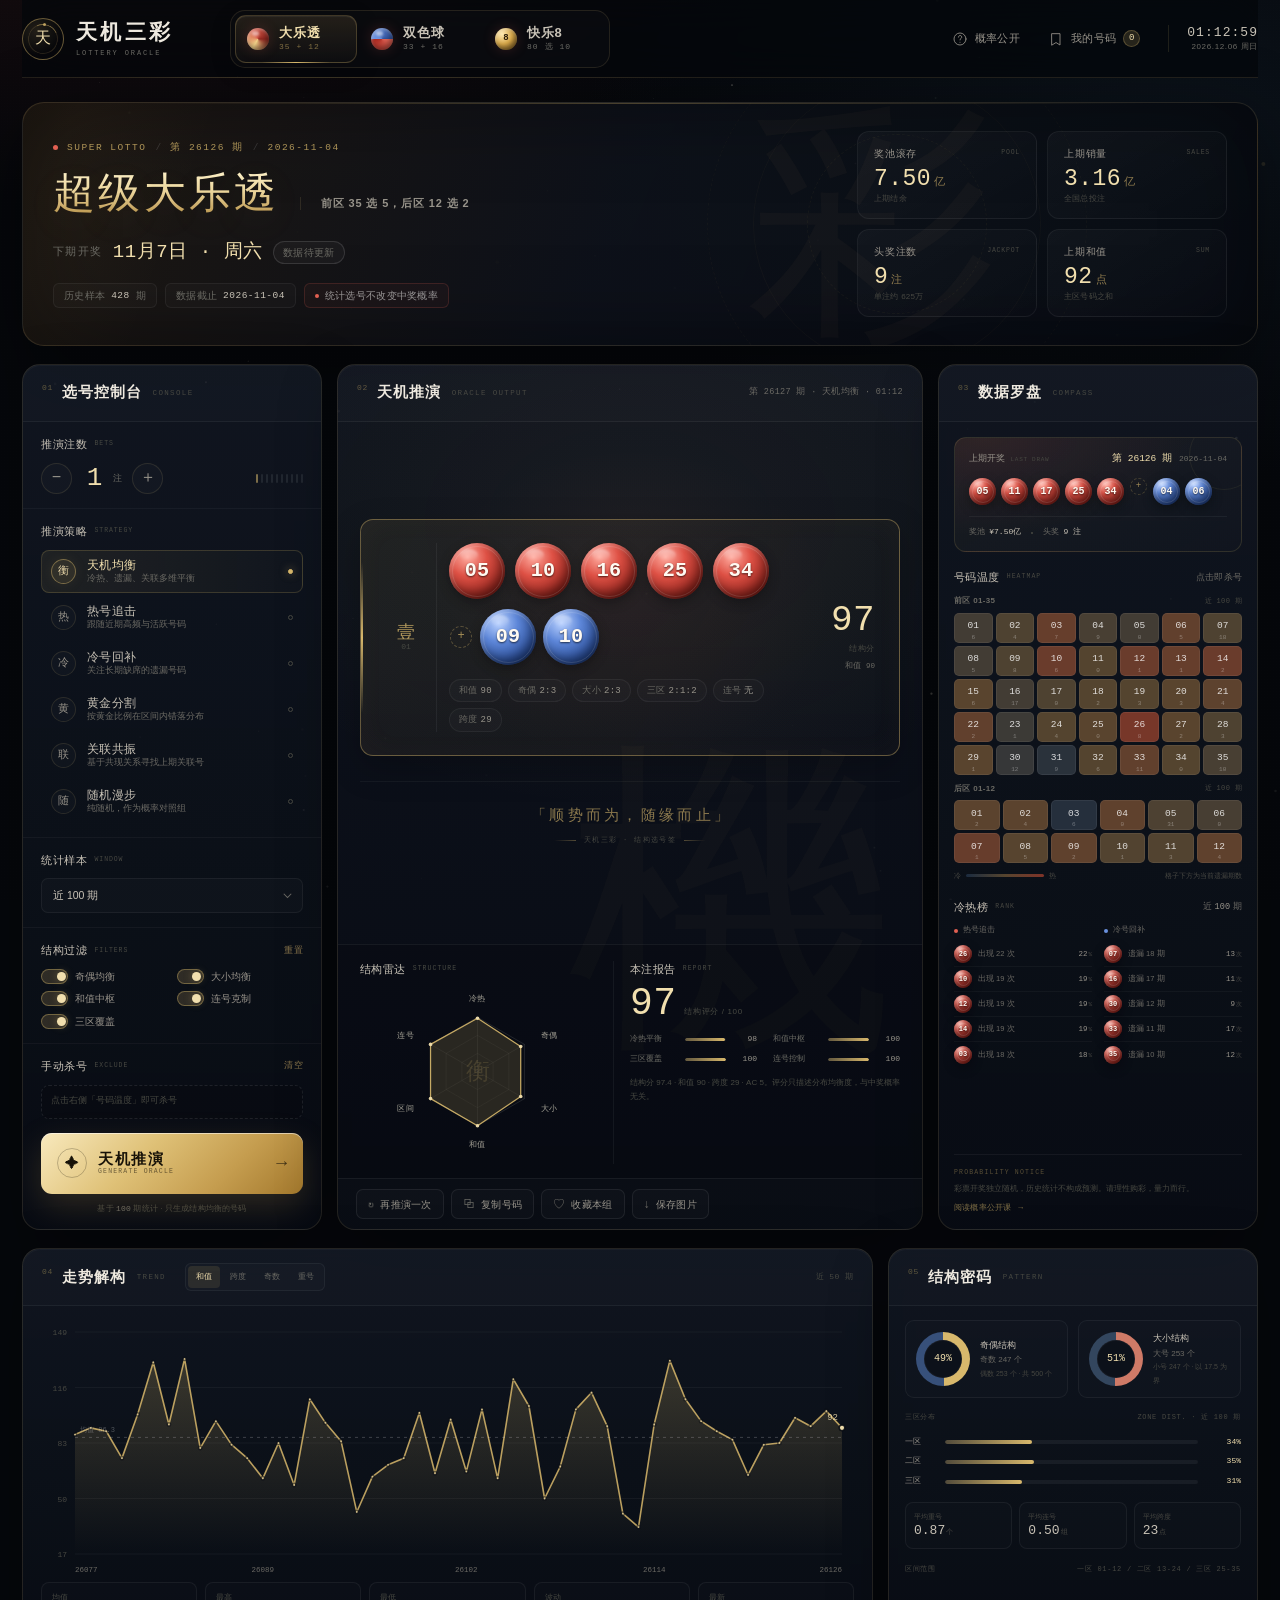
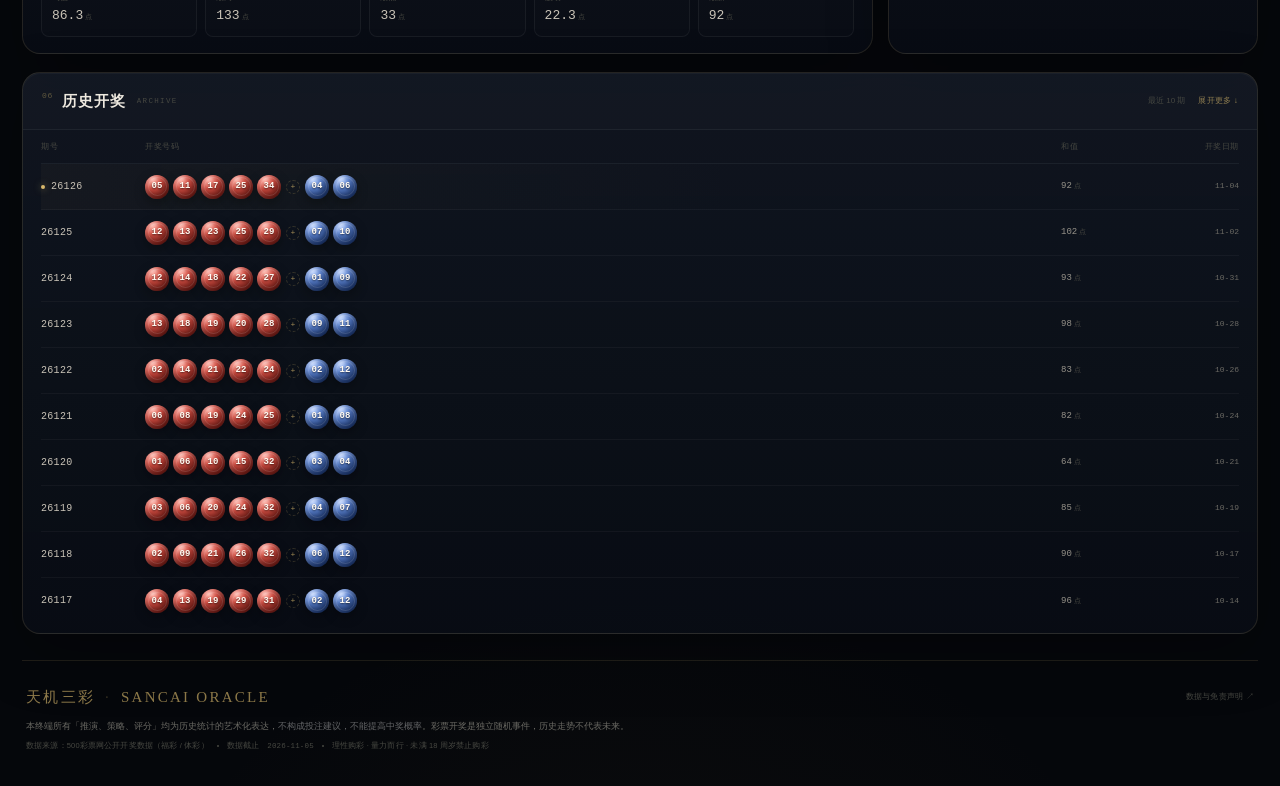
==== commit 02ef0e99: "feat: 自动更新改用 500彩票网 XML，并同步最新数据 · site/index.html" ====
--- a/site/index.html
+++ b/site/index.html
@@ -4001,7 +4001,7 @@
           <button type="button" class="footer-link" id="btn-about">数据与免责声明 <span aria-hidden="true">↗</span></button>
         </div>
         <p class="footer-line">本终端所有「推演、策略、评分」均为历史统计的艺术化表达，<b>不构成投注建议，不能提高中奖概率</b>。彩票开奖是独立随机事件，历史走势不代表未来。</p>
-        <p class="footer-meta">数据来源：中国福利彩票发行管理中心官网 · 500彩票网 <i></i> 数据截止 <span id="footer-asof">--</span> <i></i> 理性购彩 · 量力而行 · 未满 18 周岁禁止购彩</p>
+        <p class="footer-meta">数据来源：500彩票网公开开奖数据（福彩 / 体彩） <i></i> 数据截止 <span id="footer-asof">--</span> <i></i> 理性购彩 · 量力而行 · 未满 18 周岁禁止购彩</p>
       </footer>
     </main>
   </div>
@@ -4064,7 +4064,7 @@
 
       <div class="modal-foot">
         <span>概率数字为公开规则计算值。</span>
-        <span>数据来源：中国福利彩票发行管理中心 · 500彩票网</span>
+        <span>数据来源：500彩票网公开开奖数据</span>
       </div>
     </div>
   </div>
@@ -4087,7 +4087,7 @@
             <li><b>双色球：</b><span id="about-ssq">300 期 · 2024-11-12 → 2026-11-05</span></li>
             <li><b>快乐8：</b><span id="about-kl8">400 期 · 2025-09-14 → 2026-11-05</span></li>
           </ul>
-          <p>大乐透来自 500彩票网公开历史开奖页；双色球、快乐8 来自中国福利彩票发行管理中心公开接口。数据为构建时快照，不会自动联网更新。</p>
+          <p>三种彩种均来自 500彩票网公开开奖 XML 与开奖页；奖池、销量、头奖信息取自对应开奖页。数据在构建/部署时写入：离线版为构建时快照，在线版由每日工作流自动重建。</p>
         </div>
         <div class="about-block">
           <h3>算法说明</h3>
@@ -4144,10 +4144,10 @@
 
   <script>
 /* 天机三彩 · 历史开奖数据（自动生成，请勿手改）
- * 数据来源：中国福利彩票官网 / 500彩票网，截止 2026-11-05
+ * 数据来源：500彩票网公开开奖 XML / 开奖页，截止 2026-11-05
  * 彩票开奖结果为独立随机事件，历史数据仅供统计展示与娱乐。
  */
-window.LOTTERY_DATA = {"meta":{"title":"天机三彩 · 内置历史开奖数据","generatedAt":"2026-11-05T18:45:29.403Z","asOf":"2026-11-05","note":"仅内置历史开奖，开奖结果随机，历史数据不代表未来走势。","sources":{"dlt":{"name":"500彩票网 · 超级大乐透历史开奖","url":"https://datachart.500.com/dlt/history/"},"ssq":{"name":"中国福利彩票发行管理中心 · 双色球","url":"https://www.cwl.gov.cn/ygkj/wqkjgg/ssq/"},"kl8":{"name":"中国福利彩票发行管理中心 · 快乐8","url":"https://www.cwl.gov.cn/ygkj/wqkjgg/kl8/"}},"games":{"dlt":{"drawCount":428,"first":{"issue":"24001","date":"2024-01-01","main":[3,9,17,26,35],"special":[2,7],"pool":1097128761,"sales":288568779,"firstPrizeCount":7,"firstPrize":8913873},"last":{"issue":"26126","date":"2026-11-04","main":[5,11,17,25,34],"special":[4,6],"pool":750154899,"sales":316122624,"firstPrizeCount":9,"firstPrize":6246784}},"ssq":{"drawCount":300,"first":{"issue":"2024130","date":"2024-11-12","main":[1,8,12,17,19,24],"special":[16],"pool":2477625267,"sales":439889754,"firstPrizeCount":9,"firstPrize":8258734},"last":{"issue":"2026127","date":"2026-11-05","main":[13,14,19,25,29,32],"special":[12],"pool":1129731594,"sales":346422846,"firstPrizeCount":3,"firstPrize":10000000}},"kl8":{"drawCount":400,"first":{"issue":"2025247","date":"2025-09-14","main":[1,3,5,6,10,11,14,23,25,32,35,36,50,51,57,58,65,72,73,76],"special":[],"pool":60990263.85,"sales":112911566,"firstPrizeCount":1,"firstPrize":5000000},"last":{"issue":"2026295","date":"2026-11-05","main":[5,6,7,11,12,16,18,21,24,32,33,36,38,44,47,56,57,61,75,77],"special":[],"pool":68324570.68,"sales":110152370,"firstPrizeCount":1,"firstPrize":5000000}}}},"games":{"dlt":{"issue":"26126","draws":[{"issue":"24001","date":"2024-01-01","main":[3,9,17,26,35],"special":[2,7],"pool":1097128761,"sales":288568779,"firstPrizeCount":7,"firstPrize":8913873},{"issue":"24002","date":"2024-01-03","main":[1,6,8,27,32],"special":[3,4],"pool":1075477263,"sales":287934747,"firstPrizeCount":7,"firstPrize":8971726},{"issue":"24003","date":"2024-01-06","main":[7,9,12,23,29],"special":[1,2],"pool":1033378431,"sales":316688194,"firstPrizeCount":9,"firstPrize":7766564},{"issue":"24004","date":"2024-01-08","main":[2,6,18,19,27],"special":[8,9],"pool":966373900,"sales":293740320,"firstPrizeCount":10,"firstPrize":6632781},{"issue":"24005","date":"2024-01-10","main":[3,5,7,9,12],"special":[5,8],"pool":891647288,"sales":296118578,"firstPrizeCount":15,"firstPrize":6259584},{"issue":"24006","date":"2024-01-13","main":[8,13,16,17,33],"special":[2,10],"pool":881907619,"sales":317993801,"firstPrizeCount":6,"firstPrize":10000000},{"issue":"24007","date":"2024-01-15","main":[4,5,28,34,35],"special":[4,11],"pool":831890343,"sales":295347811,"firstPrizeCount":12,"firstPrize":7361176},{"issue":"24008","date":"2024-01-17","main":[4,6,11,20,30],"special":[3,5],"pool":813246230,"sales":290297440,"firstPrizeCount":6,"firstPrize":9547905},{"issue":"24009","date":"2024-01-20","main":[15,18,19,24,26],"special":[5,9],"pool":855885855,"sales":310609197,"firstPrizeCount":2,"firstPrize":10000000},{"issue":"24010","date":"2024-01-22","main":[2,8,10,15,27],"special":[2,8],"pool":823023678,"sales":277288880,"firstPrizeCount":8,"firstPrize":7815815},{"issue":"24011","date":"2024-01-24","main":[1,3,27,32,34],"special":[1,7],"pool":826914379,"sales":278088460,"firstPrizeCount":4,"firstPrize":10000000},{"issue":"24012","date":"2024-01-27","main":[21,22,25,26,34],"special":[1,9],"pool":906728562,"sales":302400695,"firstPrizeCount":0,"firstPrize":0},{"issue":"24013","date":"2024-01-29","main":[5,22,25,28,30],"special":[3,12],"pool":867748199,"sales":273865726,"firstPrizeCount":10,"firstPrize":7927899},{"issue":"24014","date":"2024-01-31","main":[4,5,16,21,31],"special":[9,11],"pool":899112802,"sales":277054139,"firstPrizeCount":3,"firstPrize":10000000},{"issue":"24015","date":"2024-02-03","main":[8,11,14,24,31],"special":[5,6],"pool":832704686,"sales":293435107,"firstPrizeCount":15,"firstPrize":6784841},{"issue":"24016","date":"2024-02-05","main":[15,18,25,27,29],"special":[6,11],"pool":836640938,"sales":291609488,"firstPrizeCount":4,"firstPrize":10000000},{"issue":"24017","date":"2024-02-07","main":[3,7,25,27,35],"special":[1,4],"pool":914830111,"sales":347010224,"firstPrizeCount":0,"firstPrize":0},{"issue":"24018","date":"2024-02-19","main":[4,12,19,25,27],"special":[1,9],"pool":900623260,"sales":298212980,"firstPrizeCount":6,"firstPrize":10000000},{"issue":"24019","date":"2024-02-21","main":[19,20,26,29,30],"special":[3,4],"pool":871199741,"sales":269021669,"firstPrizeCount":6,"firstPrize":8217484},{"issue":"24020","date":"2024-02-24","main":[2,4,8,19,26],"special":[2,6],"pool":878719861,"sales":294279472,"firstPrizeCount":4,"firstPrize":10000000},{"issue":"24021","date":"2024-02-26","main":[1,12,16,20,28],"special":[7,9],"pool":717631060,"sales":282070714,"firstPrizeCount":21,"firstPrize":5982202},{"issue":"24022","date":"2024-02-28","main":[7,9,11,31,32],"special":[4,8],"pool":722283851,"sales":285993558,"firstPrizeCount":5,"firstPrize":7000760},{"issue":"24023","date":"2024-03-02","main":[8,10,12,14,22],"special":[5,9],"pool":732529068,"sales":310377214,"firstPrizeCount":6,"firstPrize":7312943},{"issue":"24024","date":"2024-03-04","main":[3,5,12,17,26],"special":[1,12],"pool":755385807,"sales":288745840,"firstPrizeCount":3,"firstPrize":8798252},{"issue":"24025","date":"2024-03-06","main":[1,2,8,18,27],"special":[4,8],"pool":803788991,"sales":287737493,"firstPrizeCount":1,"firstPrize":10000000},{"issue":"24026","date":"2024-03-09","main":[1,18,21,26,33],"special":[2,12],"pool":855790631,"sales":309482982,"firstPrizeCount":2,"firstPrize":10000000},{"issue":"24027","date":"2024-03-11","main":[8,9,16,22,23],"special":[7,9],"pool":797510013,"sales":294174414,"firstPrizeCount":11,"firstPrize":6990402},{"issue":"24028","date":"2024-03-13","main":[13,18,20,26,28],"special":[4,8],"pool":793751297,"sales":290304264,"firstPrizeCount":7,"firstPrize":6557970},{"issue":"24029","date":"2024-03-16","main":[4,19,24,28,34],"special":[4,5],"pool":815798946,"sales":321907209,"firstPrizeCount":3,"firstPrize":8132033},{"issue":"24030","date":"2024-03-18","main":[8,9,11,19,30],"special":[6,12],"pool":802701826,"sales":368415603,"firstPrizeCount":5,"firstPrize":10000000},{"issue":"24031","date":"2024-03-20","main":[9,12,15,30,34],"special":[5,6],"pool":863917071,"sales":372883742,"firstPrizeCount":2,"firstPrize":10000000},{"issue":"24032","date":"2024-03-23","main":[5,15,26,33,35],"special":[1,9],"pool":891308931,"sales":390395258,"firstPrizeCount":4,"firstPrize":10000000},{"issue":"24033","date":"2024-03-25","main":[4,8,10,11,15],"special":[7,9],"pool":921716263,"sales":356750334,"firstPrizeCount":3,"firstPrize":10000000},{"issue":"24034","date":"2024-03-27","main":[23,26,27,29,33],"special":[5,8],"pool":912961631,"sales":359904179,"firstPrizeCount":5,"firstPrize":10000000},{"issue":"24035","date":"2024-03-30","main":[5,13,17,29,33],"special":[5,12],"pool":926324125,"sales":382184067,"firstPrizeCount":5,"firstPrize":10000000},{"issue":"24036","date":"2024-04-01","main":[2,5,11,32,34],"special":[6,10],"pool":918965535,"sales":353073460,"firstPrizeCount":5,"firstPrize":10000000},{"issue":"24037","date":"2024-04-03","main":[17,19,20,29,35],"special":[7,11],"pool":927354951,"sales":343086982,"firstPrizeCount":5,"firstPrize":10000000},{"issue":"24038","date":"2024-04-06","main":[15,22,24,25,29],"special":[1,5],"pool":911253520,"sales":364876225,"firstPrizeCount":7,"firstPrize":10000000},{"issue":"24039","date":"2024-04-08","main":[3,10,11,20,22],"special":[6,10],"pool":931378507,"sales":349193612,"firstPrizeCount":5,"firstPrize":10000000},{"issue":"24040","date":"2024-04-10","main":[5,12,16,29,30],"special":[3,6],"pool":907166367,"sales":350033896,"firstPrizeCount":7,"firstPrize":9689751},{"issue":"24041","date":"2024-04-13","main":[6,8,14,16,28],"special":[3,5],"pool":876124219,"sales":370223535,"firstPrizeCount":10,"firstPrize":9149915},{"issue":"24042","date":"2024-04-15","main":[1,8,15,23,35],"special":[5,12],"pool":922909347,"sales":347841577,"firstPrizeCount":3,"firstPrize":10000000},{"issue":"24043","date":"2024-04-17","main":[3,4,8,14,27],"special":[5,7],"pool":913546496,"sales":337646989,"firstPrizeCount":5,"firstPrize":10000000},{"issue":"24044","date":"2024-04-20","main":[3,13,15,17,22],"special":[6,10],"pool":899843309,"sales":363290238,"firstPrizeCount":7,"firstPrize":10000000},{"issue":"24045","date":"2024-04-22","main":[9,10,14,31,32],"special":[3,8],"pool":849701017,"sales":340035744,"firstPrizeCount":11,"firstPrize":7959250},{"issue":"24046","date":"2024-04-24","main":[6,12,17,29,30],"special":[7,11],"pool":719960457,"sales":339369342,"firstPrizeCount":21,"firstPrize":6357343},{"issue":"24047","date":"2024-04-27","main":[11,19,21,26,35],"special":[10,11],"pool":778752831,"sales":359497689,"firstPrizeCount":1,"firstPrize":10000000},{"issue":"24048","date":"2024-04-29","main":[12,18,21,26,28],"special":[8,9],"pool":778092485,"sales":334634953,"firstPrizeCount":6,"firstPrize":6699387},{"issue":"24049","date":"2024-05-01","main":[4,6,9,10,22],"special":[1,8],"pool":797733183,"sales":314130981,"firstPrizeCount":4,"firstPrize":7782365},{"issue":"24050","date":"2024-05-04","main":[3,4,14,18,26],"special":[7,9],"pool":815223578,"sales":317239170,"firstPrizeCount":5,"firstPrize":7763994},{"issue":"24051","date":"2024-05-06","main":[5,21,22,23,29],"special":[1,2],"pool":873151022,"sales":315085775,"firstPrizeCount":2,"firstPrize":10000000},{"issue":"24052","date":"2024-05-08","main":[2,3,13,22,34],"special":[4,8],"pool":889972405,"sales":310107521,"firstPrizeCount":3,"firstPrize":10000000},{"issue":"24053","date":"2024-05-11","main":[1,7,19,20,35],"special":[3,9],"pool":830363706,"sales":336156975,"firstPrizeCount":14,"firstPrize":7105231},{"issue":"24054","date":"2024-05-13","main":[5,6,9,11,22],"special":[1,3],"pool":832891427,"sales":320575371,"firstPrizeCount":5,"firstPrize":10000000},{"issue":"24055","date":"2024-05-15","main":[7,17,22,30,34],"special":[5,7],"pool":863670781,"sales":317431264,"firstPrizeCount":3,"firstPrize":10000000},{"issue":"24056","date":"2024-05-18","main":[16,17,18,27,35],"special":[6,12],"pool":843912893,"sales":336018142,"firstPrizeCount":6,"firstPrize":9728340},{"issue":"24057","date":"2024-05-20","main":[9,25,30,33,34],"special":[3,9],"pool":800308582,"sales":318410232,"firstPrizeCount":13,"firstPrize":8286191},{"issue":"24058","date":"2024-05-22","main":[6,10,13,20,32],"special":[1,2],"pool":870850889,"sales":309602010,"firstPrizeCount":0,"firstPrize":0},{"issue":"24059","date":"2024-05-25","main":[17,18,20,25,31],"special":[3,12],"pool":931975708,"sales":324880212,"firstPrizeCount":2,"firstPrize":10000000},{"issue":"24060","date":"2024-05-27","main":[3,21,25,28,30],"special":[1,12],"pool":972277349,"sales":296628686,"firstPrizeCount":2,"firstPrize":10000000},{"issue":"24061","date":"2024-05-29","main":[1,12,19,31,33],"special":[5,8],"pool":1010655904,"sales":299445616,"firstPrizeCount":2,"firstPrize":10000000},{"issue":"24062","date":"2024-06-01","main":[5,14,15,16,33],"special":[3,5],"pool":1026874292,"sales":315884493,"firstPrizeCount":4,"firstPrize":10000000},{"issue":"24063","date":"2024-06-03","main":[7,12,16,33,34],"special":[1,3],"pool":973735264,"sales":292831289,"firstPrizeCount":10,"firstPrize":7845807},{"issue":"24064","date":"2024-06-05","main":[5,12,21,32,33],"special":[8,9],"pool":962849744,"sales":288277616,"firstPrizeCount":6,"firstPrize":10000000},{"issue":"24065","date":"2024-06-08","main":[5,10,18,26,27],"special":[3,6],"pool":921687696,"sales":309719434,"firstPrizeCount":11,"firstPrize":8094947},{"issue":"24066","date":"2024-06-10","main":[13,19,20,24,25],"special":[6,7],"pool":913263902,"sales":273100690,"firstPrizeCount":5,"firstPrize":10000000},{"issue":"24067","date":"2024-06-12","main":[3,11,14,20,22],"special":[6,9],"pool":887419662,"sales":284089108,"firstPrizeCount":6,"firstPrize":8434472},{"issue":"24068","date":"2024-06-15","main":[15,20,31,32,33],"special":[5,10],"pool":856579361,"sales":309548443,"firstPrizeCount":8,"firstPrize":8633190},{"issue":"24069","date":"2024-06-17","main":[7,9,16,20,24],"special":[3,7],"pool":861827970,"sales":283229251,"firstPrizeCount":4,"firstPrize":10000000},{"issue":"24070","date":"2024-06-19","main":[4,20,21,32,34],"special":[2,9],"pool":853967599,"sales":285815574,"firstPrizeCount":5,"firstPrize":10000000},{"issue":"24071","date":"2024-06-22","main":[6,10,15,34,35],"special":[2,10],"pool":915626816,"sales":299309419,"firstPrizeCount":1,"firstPrize":10000000},{"issue":"24072","date":"2024-06-24","main":[4,17,21,23,32],"special":[1,6],"pool":983268734,"sales":277834690,"firstPrizeCount":0,"firstPrize":0},{"issue":"24073","date":"2024-06-26","main":[7,9,12,21,23],"special":[5,9],"pool":975514514,"sales":274592514,"firstPrizeCount":5,"firstPrize":10000000},{"issue":"24074","date":"2024-06-29","main":[2,10,11,21,27],"special":[9,11],"pool":982548557,"sales":299903507,"firstPrizeCount":5,"firstPrize":10000000},{"issue":"24075","date":"2024-07-01","main":[8,17,26,28,32],"special":[1,10],"pool":1018960255,"sales":271990488,"firstPrizeCount":2,"firstPrize":10000000},{"issue":"24076","date":"2024-07-03","main":[1,6,22,27,35],"special":[7,12],"pool":1020815446,"sales":267258235,"firstPrizeCount":5,"firstPrize":10000000},{"issue":"24077","date":"2024-07-06","main":[1,3,25,26,29],"special":[6,12],"pool":1038326615,"sales":290800928,"firstPrizeCount":3,"firstPrize":10000000},{"issue":"24078","date":"2024-07-08","main":[5,7,10,14,15],"special":[4,7],"pool":1008923164,"sales":268900803,"firstPrizeCount":6,"firstPrize":8221379},{"issue":"24079","date":"2024-07-10","main":[3,8,17,18,23],"special":[6,11],"pool":991691071,"sales":268730382,"firstPrizeCount":6,"firstPrize":9403336},{"issue":"24080","date":"2024-07-13","main":[3,5,24,27,28],"special":[9,11],"pool":1020105408,"sales":291094012,"firstPrizeCount":3,"firstPrize":10000000},{"issue":"24081","date":"2024-07-15","main":[14,15,25,27,34],"special":[1,10],"pool":1046747917,"sales":272829311,"firstPrizeCount":3,"firstPrize":10000000},{"issue":"24082","date":"2024-07-17","main":[8,21,23,24,26],"special":[4,5],"pool":1063036331,"sales":267432531,"firstPrizeCount":3,"firstPrize":10000000},{"issue":"24083","date":"2024-07-20","main":[9,11,12,13,30],"special":[7,9],"pool":862133986,"sales":286958348,"firstPrizeCount":30,"firstPrize":5386805},{"issue":"24084","date":"2024-07-22","main":[4,11,16,17,23],"special":[5,10],"pool":843256869,"sales":273725306,"firstPrizeCount":7,"firstPrize":9606887},{"issue":"24085","date":"2024-07-24","main":[2,9,16,29,35],"special":[1,6],"pool":884649055,"sales":272997715,"firstPrizeCount":2,"firstPrize":10000000},{"issue":"24086","date":"2024-07-27","main":[11,12,14,22,28],"special":[7,11],"pool":894351076,"sales":289812124,"firstPrizeCount":4,"firstPrize":10000000},{"issue":"24087","date":"2024-07-29","main":[7,10,20,28,34],"special":[5,10],"pool":878620336,"sales":270914474,"firstPrizeCount":5,"firstPrize":9672418},{"issue":"24088","date":"2024-07-31","main":[1,2,23,28,32],"special":[3,5],"pool":936027719,"sales":275758279,"firstPrizeCount":1,"firstPrize":10000000},{"issue":"24089","date":"2024-08-03","main":[5,6,29,30,34],"special":[7,8],"pool":883749233,"sales":295210405,"firstPrizeCount":9,"firstPrize":7163757},{"issue":"24090","date":"2024-08-05","main":[2,3,6,28,33],"special":[7,11],"pool":871435470,"sales":272808891,"firstPrizeCount":6,"firstPrize":10000000},{"issue":"24091","date":"2024-08-07","main":[1,8,11,17,21],"special":[1,2],"pool":853175803,"sales":275909984,"firstPrizeCount":7,"firstPrize":9748244},{"issue":"24092","date":"2024-08-10","main":[2,4,25,26,31],"special":[1,6],"pool":896954081,"sales":291452049,"firstPrizeCount":2,"firstPrize":10000000},{"issue":"24093","date":"2024-08-12","main":[16,24,26,28,29],"special":[8,12],"pool":933160956,"sales":267469695,"firstPrizeCount":2,"firstPrize":10000000},{"issue":"24094","date":"2024-08-14","main":[12,13,24,29,31],"special":[2,8],"pool":921004006,"sales":268381009,"firstPrizeCount":6,"firstPrize":10000000},{"issue":"24095","date":"2024-08-17","main":[1,7,19,26,27],"special":[3,5],"pool":942654792,"sales":292394451,"firstPrizeCount":3,"firstPrize":10000000},{"issue":"24096","date":"2024-08-19","main":[2,3,23,27,31],"special":[1,10],"pool":928765335,"sales":274611467,"firstPrizeCount":5,"firstPrize":10000000},{"issue":"24097","date":"2024-08-21","main":[7,11,12,14,19],"special":[2,8],"pool":925914938,"sales":275862263,"firstPrizeCount":5,"firstPrize":10000000},{"issue":"24098","date":"2024-08-24","main":[3,10,15,19,29],"special":[9,10],"pool":904522393,"sales":298358972,"firstPrizeCount":6,"firstPrize":9380836},{"issue":"24099","date":"2024-08-26","main":[4,10,24,31,35],"special":[5,8],"pool":911074907,"sales":276604624,"firstPrizeCount":4,"firstPrize":10000000},{"issue":"24100","date":"2024-08-28","main":[2,12,19,22,32],"special":[5,11],"pool":894146459,"sales":278077493,"firstPrizeCount":6,"firstPrize":9951022},{"issue":"24101","date":"2024-08-31","main":[16,19,22,27,35],"special":[6,10],"pool":960205928,"sales":296382861,"firstPrizeCount":0,"firstPrize":0},{"issue":"24102","date":"2024-09-02","main":[1,5,9,14,20],"special":[5,11],"pool":991319515,"sales":286610488,"firstPrizeCount":2,"firstPrize":10000000},{"issue":"24103","date":"2024-09-04","main":[19,21,29,32,33],"special":[6,8],"pool":1003149772,"sales":285358461,"firstPrizeCount":5,"firstPrize":10000000},{"issue":"24104","date":"2024-09-07","main":[1,4,9,13,17],"special":[6,9],"pool":1026470045,"sales":303918306,"firstPrizeCount":3,"firstPrize":10000000},{"issue":"24105","date":"2024-09-09","main":[14,20,21,28,32],"special":[9,11],"pool":1064900749,"sales":281222334,"firstPrizeCount":2,"firstPrize":10000000},{"issue":"24106","date":"2024-09-11","main":[5,11,19,22,29],"special":[2,12],"pool":1014306627,"sales":283352466,"firstPrizeCount":9,"firstPrize":7381712},{"issue":"24107","date":"2024-09-14","main":[6,14,16,18,34],"special":[3,10],"pool":1030077351,"sales":303292855,"firstPrizeCount":4,"firstPrize":10000000},{"issue":"24108","date":"2024-09-16","main":[16,17,21,31,34],"special":[3,8],"pool":1012698648,"sales":270720268,"firstPrizeCount":7,"firstPrize":9949930},{"issue":"24109","date":"2024-09-18","main":[12,23,26,27,28],"special":[3,11],"pool":1040316852,"sales":282500167,"firstPrizeCount":3,"firstPrize":10000000},{"issue":"24110","date":"2024-09-21","main":[1,7,8,18,28],"special":[4,12],"pool":1060908946,"sales":307601707,"firstPrizeCount":2,"firstPrize":10000000},{"issue":"24111","date":"2024-09-23","main":[3,9,19,27,30],"special":[7,11],"pool":966755238,"sales":280484335,"firstPrizeCount":15,"firstPrize":6071953},{"issue":"24112","date":"2024-09-25","main":[5,15,24,31,34],"special":[3,10],"pool":1014832821,"sales":283593275,"firstPrizeCount":1,"firstPrize":10000000},{"issue":"24113","date":"2024-09-28","main":[16,18,25,26,33],"special":[4,8],"pool":1008302191,"sales":317006955,"firstPrizeCount":5,"firstPrize":10000000},{"issue":"24114","date":"2024-09-30","main":[12,27,30,34,35],"special":[5,11],"pool":1038006420,"sales":290854587,"firstPrizeCount":3,"firstPrize":10000000},{"issue":"24115","date":"2024-10-05","main":[3,4,12,19,24],"special":[8,12],"pool":988785697,"sales":243348471,"firstPrizeCount":8,"firstPrize":7465766},{"issue":"24116","date":"2024-10-07","main":[1,3,6,16,25],"special":[1,11],"pool":1040962748,"sales":263019108,"firstPrizeCount":1,"firstPrize":10000000},{"issue":"24117","date":"2024-10-09","main":[2,10,22,26,28],"special":[2,4],"pool":1025830819,"sales":279087954,"firstPrizeCount":4,"firstPrize":9706493},{"issue":"24118","date":"2024-10-12","main":[1,3,9,16,19],"special":[5,11],"pool":958387740,"sales":300619285,"firstPrizeCount":15,"firstPrize":6673506},{"issue":"24119","date":"2024-10-14","main":[6,12,28,30,33],"special":[2,7],"pool":940710313,"sales":278151059,"firstPrizeCount":7,"firstPrize":9881541},{"issue":"24120","date":"2024-10-16","main":[4,12,17,23,27],"special":[2,8],"pool":921780534,"sales":280844941,"firstPrizeCount":7,"firstPrize":9594830},{"issue":"24121","date":"2024-10-19","main":[7,15,18,24,33],"special":[4,5],"pool":853826236,"sales":292563058,"firstPrizeCount":12,"firstPrize":7033857},{"issue":"24122","date":"2024-10-21","main":[5,6,9,15,17],"special":[3,10],"pool":873167406,"sales":280871730,"firstPrizeCount":2,"firstPrize":10000000},{"issue":"24123","date":"2024-10-23","main":[3,9,16,30,31],"special":[8,9],"pool":852251926,"sales":283405074,"firstPrizeCount":7,"firstPrize":9140228},{"issue":"24124","date":"2024-10-26","main":[2,3,7,10,25],"special":[1,11],"pool":858545811,"sales":305128586,"firstPrizeCount":5,"firstPrize":10000000},{"issue":"24125","date":"2024-10-28","main":[10,14,19,24,26],"special":[1,10],"pool":892379303,"sales":287673530,"firstPrizeCount":3,"firstPrize":10000000},{"issue":"24126","date":"2024-10-30","main":[2,10,17,28,34],"special":[7,8],"pool":905005034,"sales":294045224,"firstPrizeCount":5,"firstPrize":10000000},{"issue":"24127","date":"2024-11-02","main":[2,3,10,16,28],"special":[7,10],"pool":924642774,"sales":320316369,"firstPrizeCount":4,"firstPrize":10000000},{"issue":"24128","date":"2024-11-04","main":[3,7,10,29,31],"special":[1,3],"pool":966301156,"sales":295772015,"firstPrizeCount":2,"firstPrize":10000000},{"issue":"24129","date":"2024-11-06","main":[7,19,30,31,34],"special":[5,7],"pool":998345495,"sales":293942499,"firstPrizeCount":3,"firstPrize":10000000},{"issue":"24130","date":"2024-11-09","main":[11,21,25,31,32],"special":[4,10],"pool":986242259,"sales":324915160,"firstPrizeCount":6,"firstPrize":10000000},{"issue":"24131","date":"2024-11-11","main":[2,3,4,21,26],"special":[2,3],"pool":955783255,"sales":314078746,"firstPrizeCount":10,"firstPrize":8892360},{"issue":"24132","date":"2024-11-13","main":[5,6,10,16,31],"special":[6,9],"pool":940646992,"sales":313339293,"firstPrizeCount":6,"firstPrize":9953712},{"issue":"24133","date":"2024-11-16","main":[8,10,14,22,29],"special":[4,6],"pool":939926814,"sales":340137954,"firstPrizeCount":6,"firstPrize":10000000},{"issue":"24134","date":"2024-11-18","main":[1,4,7,13,33],"special":[5,6],"pool":961163599,"sales":315446181,"firstPrizeCount":4,"firstPrize":10000000},{"issue":"24135","date":"2024-11-20","main":[6,8,22,24,30],"special":[3,8],"pool":908783183,"sales":312278951,"firstPrizeCount":11,"firstPrize":7341497},{"issue":"24136","date":"2024-11-23","main":[1,17,20,29,34],"special":[7,8],"pool":975020597,"sales":339548742,"firstPrizeCount":1,"firstPrize":10000000},{"issue":"24137","date":"2024-11-25","main":[8,15,16,17,21],"special":[2,5],"pool":987311039,"sales":314223012,"firstPrizeCount":3,"firstPrize":10000000},{"issue":"24138","date":"2024-11-27","main":[5,17,20,28,34],"special":[4,9],"pool":1009101192,"sales":314640260,"firstPrizeCount":3,"firstPrize":10000000},{"issue":"24139","date":"2024-11-30","main":[5,12,20,23,24],"special":[5,7],"pool":965113949,"sales":346398503,"firstPrizeCount":9,"firstPrize":8236640},{"issue":"24140","date":"2024-12-02","main":[3,6,15,23,31],"special":[1,12],"pool":992732461,"sales":313586274,"firstPrizeCount":4,"firstPrize":10000000},{"issue":"24141","date":"2024-12-04","main":[2,6,7,16,20],"special":[2,11],"pool":966806148,"sales":302351348,"firstPrizeCount":7,"firstPrize":8545200},{"issue":"24142","date":"2024-12-07","main":[8,21,24,33,34],"special":[3,10],"pool":908929975,"sales":327282822,"firstPrizeCount":13,"firstPrize":6849783},{"issue":"24143","date":"2024-12-09","main":[16,20,22,24,31],"special":[4,5],"pool":887487585,"sales":299228472,"firstPrizeCount":6,"firstPrize":9370240},{"issue":"24144","date":"2024-12-11","main":[6,7,8,21,30],"special":[1,5],"pool":901592547,"sales":298735511,"firstPrizeCount":4,"firstPrize":10000000},{"issue":"24145","date":"2024-12-14","main":[1,6,9,22,24],"special":[1,3],"pool":931270188,"sales":320626163,"firstPrizeCount":4,"firstPrize":10000000},{"issue":"24146","date":"2024-12-16","main":[5,20,21,22,32],"special":[3,4],"pool":912659139,"sales":296215559,"firstPrizeCount":6,"firstPrize":9555674},{"issue":"24147","date":"2024-12-18","main":[12,18,21,22,31],"special":[1,7],"pool":981658901,"sales":297698975,"firstPrizeCount":0,"firstPrize":0},{"issue":"24148","date":"2024-12-21","main":[6,9,20,32,35],"special":[8,11],"pool":1027404436,"sales":319089575,"firstPrizeCount":2,"firstPrize":10000000},{"issue":"24149","date":"2024-12-23","main":[2,5,16,18,22],"special":[7,9],"pool":1046459747,"sales":293475449,"firstPrizeCount":3,"firstPrize":10000000},{"issue":"24150","date":"2024-12-25","main":[4,11,23,25,34],"special":[5,7],"pool":1082499928,"sales":294938543,"firstPrizeCount":2,"firstPrize":10000000},{"issue":"24151","date":"2024-12-28","main":[5,12,17,19,35],"special":[10,11],"pool":1100535289,"sales":315044922,"firstPrizeCount":5,"firstPrize":10000000},{"issue":"24152","date":"2024-12-30","main":[1,2,7,8,31],"special":[2,10],"pool":1125809266,"sales":303398169,"firstPrizeCount":3,"firstPrize":10000000},{"issue":"25001","date":"2025-01-01","main":[5,8,16,17,27],"special":[4,7],"pool":1083648909,"sales":300925149,"firstPrizeCount":12,"firstPrize":7654708},{"issue":"25002","date":"2025-01-04","main":[19,21,22,28,32],"special":[6,9],"pool":1059802300,"sales":328380460,"firstPrizeCount":7,"firstPrize":8977032},{"issue":"25003","date":"2025-01-06","main":[10,25,30,32,34],"special":[4,10],"pool":1125887685,"sales":302634553,"firstPrizeCount":1,"firstPrize":10000000},{"issue":"25004","date":"2025-01-08","main":[2,5,9,13,33],"special":[1,7],"pool":1149680406,"sales":294103605,"firstPrizeCount":3,"firstPrize":10000000},{"issue":"25005","date":"2025-01-11","main":[5,6,8,31,32],"special":[9,11],"pool":1135025880,"sales":313119385,"firstPrizeCount":4,"firstPrize":9839697},{"issue":"25006","date":"2025-01-13","main":[3,4,13,19,35],"special":[3,10],"pool":1157222669,"sales":315397229,"firstPrizeCount":4,"firstPrize":10000000},{"issue":"25007","date":"2025-01-15","main":[15,22,23,25,31],"special":[1,9],"pool":1221403982,"sales":311942681,"firstPrizeCount":1,"firstPrize":10000000},{"issue":"25008","date":"2025-01-18","main":[1,5,7,13,35],"special":[5,12],"pool":1208994729,"sales":336989378,"firstPrizeCount":7,"firstPrize":10000000},{"issue":"25009","date":"2025-01-20","main":[3,19,21,30,32],"special":[6,9],"pool":1207630140,"sales":308814993,"firstPrizeCount":5,"firstPrize":10000000},{"issue":"25010","date":"2025-01-22","main":[5,21,28,30,32],"special":[7,12],"pool":1197169902,"sales":314170042,"firstPrizeCount":6,"firstPrize":10000000},{"issue":"25011","date":"2025-01-25","main":[3,6,7,11,27],"special":[2,8],"pool":1183329142,"sales":373437138,"firstPrizeCount":5,"firstPrize":9667253},{"issue":"25012","date":"2025-02-08","main":[2,18,19,21,25],"special":[2,11],"pool":1240397719,"sales":358739098,"firstPrizeCount":2,"firstPrize":10000000},{"issue":"25013","date":"2025-02-10","main":[14,16,18,20,35],"special":[2,5],"pool":1260404090,"sales":289136668,"firstPrizeCount":5,"firstPrize":10000000},{"issue":"25014","date":"2025-02-12","main":[5,19,22,29,35],"special":[2,10],"pool":1278086020,"sales":289867311,"firstPrizeCount":4,"firstPrize":10000000},{"issue":"25015","date":"2025-02-15","main":[7,10,24,31,35],"special":[1,8],"pool":1290950589,"sales":314676590,"firstPrizeCount":4,"firstPrize":10000000},{"issue":"25016","date":"2025-02-17","main":[5,7,12,20,29],"special":[8,12],"pool":1212239218,"sales":288272949,"firstPrizeCount":12,"firstPrize":6900770},{"issue":"25017","date":"2025-02-19","main":[10,12,26,28,31],"special":[3,10],"pool":1260507194,"sales":288044955,"firstPrizeCount":1,"firstPrize":10000000},{"issue":"25018","date":"2025-02-22","main":[1,7,9,20,28],"special":[1,4],"pool":1191928482,"sales":314802603,"firstPrizeCount":16,"firstPrize":7273028},{"issue":"25019","date":"2025-02-24","main":[7,8,11,18,23],"special":[3,11],"pool":1159248699,"sales":296357549,"firstPrizeCount":7,"firstPrize":8207321},{"issue":"25020","date":"2025-02-26","main":[1,9,12,22,29],"special":[5,9],"pool":1132471892,"sales":300087089,"firstPrizeCount":8,"firstPrize":8494966},{"issue":"25021","date":"2025-03-01","main":[10,18,25,30,35],"special":[3,12],"pool":1123599303,"sales":335200766,"firstPrizeCount":7,"firstPrize":10000000},{"issue":"25022","date":"2025-03-03","main":[1,11,13,27,29],"special":[4,10],"pool":1103298038,"sales":298217183,"firstPrizeCount":7,"firstPrize":9280845},{"issue":"25023","date":"2025-03-05","main":[10,20,22,24,25],"special":[9,12],"pool":1115584484,"sales":302766777,"firstPrizeCount":4,"firstPrize":10000000},{"issue":"25024","date":"2025-03-08","main":[6,12,13,16,23],"special":[5,8],"pool":1035953603,"sales":331854703,"firstPrizeCount":14,"firstPrize":6364847},{"issue":"25025","date":"2025-03-10","main":[3,6,8,10,25],"special":[3,7],"pool":993864524,"sales":313678335,"firstPrizeCount":7,"firstPrize":7559158},{"issue":"25026","date":"2025-03-12","main":[2,3,7,17,30],"special":[1,9],"pool":1039296517,"sales":313696373,"firstPrizeCount":1,"firstPrize":10000000},{"issue":"25027","date":"2025-03-15","main":[3,6,11,13,20],"special":[1,11],"pool":1035665608,"sales":333487900,"firstPrizeCount":8,"firstPrize":10000000},{"issue":"25028","date":"2025-03-17","main":[6,8,20,25,29],"special":[3,7],"pool":1006966152,"sales":313737340,"firstPrizeCount":7,"firstPrize":8904156},{"issue":"25029","date":"2025-03-19","main":[5,9,26,31,33],"special":[3,10],"pool":1043234948,"sales":314474524,"firstPrizeCount":2,"firstPrize":10000000},{"issue":"25030","date":"2025-03-22","main":[3,9,14,24,28],"special":[6,7],"pool":995094280,"sales":338162194,"firstPrizeCount":9,"firstPrize":7699188},{"issue":"25031","date":"2025-03-24","main":[14,18,20,25,35],"special":[1,7],"pool":1024377873,"sales":311643171,"firstPrizeCount":4,"firstPrize":10000000},{"issue":"25032","date":"2025-03-26","main":[12,22,25,27,28],"special":[1,2],"pool":1094382586,"sales":303333312,"firstPrizeCount":0,"firstPrize":0},{"issue":"25033","date":"2025-03-29","main":[1,2,8,10,33],"special":[10,12],"pool":1132503712,"sales":312033249,"firstPrizeCount":3,"firstPrize":10000000},{"issue":"25034","date":"2025-03-31","main":[4,15,22,28,33],"special":[6,8],"pool":1046884586,"sales":291102580,"firstPrizeCount":12,"firstPrize":6578028},{"issue":"25035","date":"2025-04-02","main":[22,25,28,29,30],"special":[4,8],"pool":1034539140,"sales":290834566,"firstPrizeCount":6,"firstPrize":10000000},{"issue":"25036","date":"2025-04-05","main":[4,7,13,27,30],"special":[2,6],"pool":1044099471,"sales":303323074,"firstPrizeCount":4,"firstPrize":10000000},{"issue":"25037","date":"2025-04-07","main":[5,20,23,27,31],"special":[4,6],"pool":1078059212,"sales":302429281,"firstPrizeCount":3,"firstPrize":10000000},{"issue":"25038","date":"2025-04-09","main":[7,8,20,26,34],"special":[8,9],"pool":1098668136,"sales":367355129,"firstPrizeCount":4,"firstPrize":10000000},{"issue":"25039","date":"2025-04-12","main":[3,7,14,15,19],"special":[6,10],"pool":1128975871,"sales":380283087,"firstPrizeCount":4,"firstPrize":10000000},{"issue":"25040","date":"2025-04-14","main":[2,8,16,31,32],"special":[4,12],"pool":1147506477,"sales":365388846,"firstPrizeCount":4,"firstPrize":10000000},{"issue":"25041","date":"2025-04-16","main":[3,4,21,22,27],"special":[5,11],"pool":1110680828,"sales":372136085,"firstPrizeCount":8,"firstPrize":8448564},{"issue":"25042","date":"2025-04-19","main":[6,8,11,18,20],"special":[5,11],"pool":1157421362,"sales":391234678,"firstPrizeCount":2,"firstPrize":10000000},{"issue":"25043","date":"2025-04-21","main":[3,16,20,21,27],"special":[9,11],"pool":1212466180,"sales":362168053,"firstPrizeCount":2,"firstPrize":10000000},{"issue":"25044","date":"2025-04-23","main":[15,17,21,22,26],"special":[2,8],"pool":1237807813,"sales":368611600,"firstPrizeCount":4,"firstPrize":10000000},{"issue":"25045","date":"2025-04-26","main":[8,11,21,23,27],"special":[3,8],"pool":1207089478,"sales":394950774,"firstPrizeCount":10,"firstPrize":9199763},{"issue":"25046","date":"2025-04-28","main":[4,10,15,20,34],"special":[4,7],"pool":1213336580,"sales":367246953,"firstPrizeCount":4,"firstPrize":10000000},{"issue":"25047","date":"2025-04-30","main":[3,10,11,12,21],"special":[2,3],"pool":1202271493,"sales":367385544,"firstPrizeCount":9,"firstPrize":10000000},{"issue":"25048","date":"2025-05-03","main":[2,6,17,23,35],"special":[6,11],"pool":1258998704,"sales":364105069,"firstPrizeCount":2,"firstPrize":10000000},{"issue":"25049","date":"2025-05-05","main":[9,20,22,29,34],"special":[3,8],"pool":1233463085,"sales":350534405,"firstPrizeCount":10,"firstPrize":9368639},{"issue":"25050","date":"2025-05-07","main":[15,18,20,21,34],"special":[4,10],"pool":1220697850,"sales":380353203,"firstPrizeCount":7,"firstPrize":10000000},{"issue":"25051","date":"2025-05-10","main":[2,4,13,29,31],"special":[5,12],"pool":1208341380,"sales":402596942,"firstPrizeCount":5,"firstPrize":10000000},{"issue":"25052","date":"2025-05-12","main":[2,4,11,29,30],"special":[2,8],"pool":1261675357,"sales":384489687,"firstPrizeCount":3,"firstPrize":10000000},{"issue":"25053","date":"2025-05-14","main":[14,23,29,30,33],"special":[6,12],"pool":1281475210,"sales":378116432,"firstPrizeCount":7,"firstPrize":10000000},{"issue":"25054","date":"2025-05-17","main":[3,12,16,21,29],"special":[1,2],"pool":1305673258,"sales":400498726,"firstPrizeCount":6,"firstPrize":10000000},{"issue":"25055","date":"2025-05-19","main":[8,10,25,29,30],"special":[1,2],"pool":1329842897,"sales":373248241,"firstPrizeCount":6,"firstPrize":10000000},{"issue":"25056","date":"2025-05-21","main":[12,15,28,29,32],"special":[8,11],"pool":1375155245,"sales":354948673,"firstPrizeCount":2,"firstPrize":10000000},{"issue":"25057","date":"2025-05-24","main":[9,10,11,12,29],"special":[1,10],"pool":1415654589,"sales":379533383,"firstPrizeCount":4,"firstPrize":10000000},{"issue":"25058","date":"2025-05-26","main":[6,11,15,21,23],"special":[1,7],"pool":1457374217,"sales":337041717,"firstPrizeCount":3,"firstPrize":10000000},{"issue":"25059","date":"2025-05-28","main":[3,9,10,11,26],"special":[1,2],"pool":1472810542,"sales":330253002,"firstPrizeCount":4,"firstPrize":10000000},{"issue":"25060","date":"2025-05-31","main":[12,14,19,33,34],"special":[1,7],"pool":1530054633,"sales":344759819,"firstPrizeCount":2,"firstPrize":10000000},{"issue":"25061","date":"2025-06-02","main":[2,11,16,23,28],"special":[5,10],"pool":1489857621,"sales":326041766,"firstPrizeCount":10,"firstPrize":8139831},{"issue":"25062","date":"2025-06-04","main":[14,20,27,28,29],"special":[6,10],"pool":1525360041,"sales":331453922,"firstPrizeCount":3,"firstPrize":10000000},{"issue":"25063","date":"2025-06-07","main":[5,18,26,29,32],"special":[7,10],"pool":1482278557,"sales":353640087,"firstPrizeCount":11,"firstPrize":7822918},{"issue":"25064","date":"2025-06-09","main":[5,10,18,20,34],"special":[1,8],"pool":1534694450,"sales":328463659,"firstPrizeCount":2,"firstPrize":10000000},{"issue":"25065","date":"2025-06-11","main":[7,25,32,33,35],"special":[4,9],"pool":1539171328,"sales":322427160,"firstPrizeCount":4,"firstPrize":10000000},{"issue":"25066","date":"2025-06-14","main":[15,18,27,28,34],"special":[3,6],"pool":1579075869,"sales":339059066,"firstPrizeCount":3,"firstPrize":10000000},{"issue":"25067","date":"2025-06-16","main":[6,10,12,21,22],"special":[1,6],"pool":1588528359,"sales":321766533,"firstPrizeCount":5,"firstPrize":10000000},{"issue":"25068","date":"2025-06-18","main":[1,4,17,20,22],"special":[4,10],"pool":1628402090,"sales":318966997,"firstPrizeCount":2,"firstPrize":10000000},{"issue":"25069","date":"2025-06-21","main":[4,6,7,33,34],"special":[9,10],"pool":1677561945,"sales":338663590,"firstPrizeCount":3,"firstPrize":10000000},{"issue":"25070","date":"2025-06-23","main":[8,9,15,20,22],"special":[4,12],"pool":1718532211,"sales":312961169,"firstPrizeCount":2,"firstPrize":10000000},{"issue":"25071","date":"2025-06-25","main":[1,8,25,31,33],"special":[5,11],"pool":1743326978,"sales":313848778,"firstPrizeCount":3,"firstPrize":10000000},{"issue":"25072","date":"2025-06-28","main":[4,7,15,24,29],"special":[1,4],"pool":1739661641,"sales":337329044,"firstPrizeCount":6,"firstPrize":10000000},{"issue":"25073","date":"2025-06-30","main":[1,4,17,33,34],"special":[3,9],"pool":1695259566,"sales":306793454,"firstPrizeCount":11,"firstPrize":7635760},{"issue":"25074","date":"2025-07-02","main":[2,11,15,18,21],"special":[5,10],"pool":1661629014,"sales":304472528,"firstPrizeCount":10,"firstPrize":8367964},{"issue":"25075","date":"2025-07-05","main":[8,12,16,19,35],"special":[6,9],"pool":1627185579,"sales":327099927,"firstPrizeCount":9,"firstPrize":8126105},{"issue":"25076","date":"2025-07-07","main":[11,18,22,25,29],"special":[4,12],"pool":1612133475,"sales":306337461,"firstPrizeCount":7,"firstPrize":10000000},{"issue":"25077","date":"2025-07-09","main":[12,14,16,19,28],"special":[1,4],"pool":1664896850,"sales":302633813,"firstPrizeCount":2,"firstPrize":10000000},{"issue":"25078","date":"2025-07-12","main":[7,10,15,21,24],"special":[5,6],"pool":1653989427,"sales":322049886,"firstPrizeCount":5,"firstPrize":10000000},{"issue":"25079","date":"2025-07-14","main":[2,14,32,34,35],"special":[5,11],"pool":1685844587,"sales":300459382,"firstPrizeCount":3,"firstPrize":10000000},{"issue":"25080","date":"2025-07-16","main":[9,10,18,22,24],"special":[3,12],"pool":1723670049,"sales":299028201,"firstPrizeCount":2,"firstPrize":10000000},{"issue":"25081","date":"2025-07-19","main":[1,4,6,15,18],"special":[2,3],"pool":1745616945,"sales":321712458,"firstPrizeCount":5,"firstPrize":10000000},{"issue":"25082","date":"2025-07-21","main":[2,3,4,12,26],"special":[1,8],"pool":1735099174,"sales":296090839,"firstPrizeCount":4,"firstPrize":10000000},{"issue":"25083","date":"2025-07-23","main":[12,17,18,20,34],"special":[2,5],"pool":1769075337,"sales":296169217,"firstPrizeCount":3,"firstPrize":10000000},{"issue":"25084","date":"2025-07-26","main":[9,11,13,18,29],"special":[4,11],"pool":1790261424,"sales":315027700,"firstPrizeCount":3,"firstPrize":10000000},{"issue":"25085","date":"2025-07-28","main":[2,5,9,14,33],"special":[4,9],"pool":1595323743,"sales":294227352,"firstPrizeCount":25,"firstPrize":5907764},{"issue":"25086","date":"2025-07-30","main":[2,6,23,24,33],"special":[1,10],"pool":1646600668,"sales":295578823,"firstPrizeCount":2,"firstPrize":10000000},{"issue":"25087","date":"2025-08-02","main":[5,13,14,16,20],"special":[3,8],"pool":1579681545,"sales":315319154,"firstPrizeCount":14,"firstPrize":6980988},{"issue":"25088","date":"2025-08-04","main":[8,9,10,11,35],"special":[5,11],"pool":1540665716,"sales":298062525,"firstPrizeCount":9,"firstPrize":7817069},{"issue":"25089","date":"2025-08-06","main":[2,11,12,32,34],"special":[3,10],"pool":1218712702,"sales":301829705,"firstPrizeCount":68,"firstPrize":5572232},{"issue":"25090","date":"2025-08-09","main":[6,14,19,22,27],"special":[1,4],"pool":1200005188,"sales":331564816,"firstPrizeCount":7,"firstPrize":9645715},{"issue":"25091","date":"2025-08-11","main":[1,19,22,25,27],"special":[3,10],"pool":1254338103,"sales":307088100,"firstPrizeCount":2,"firstPrize":10000000},{"issue":"25092","date":"2025-08-13","main":[4,10,17,25,32],"special":[5,7],"pool":1153953579,"sales":305765437,"firstPrizeCount":14,"firstPrize":6332890},{"issue":"25093","date":"2025-08-16","main":[1,7,9,16,30],"special":[2,5],"pool":1157754345,"sales":330705608,"firstPrizeCount":6,"firstPrize":10000000},{"issue":"25094","date":"2025-08-18","main":[4,9,17,30,33],"special":[5,9],"pool":1116595094,"sales":307470270,"firstPrizeCount":13,"firstPrize":8274828},{"issue":"25095","date":"2025-08-20","main":[7,13,14,19,27],"special":[6,10],"pool":1082529388,"sales":305061816,"firstPrizeCount":8,"firstPrize":8079377},{"issue":"25096","date":"2025-08-23","main":[2,11,17,22,24],"special":[7,9],"pool":1040644815,"sales":332437847,"firstPrizeCount":12,"firstPrize":7695748},{"issue":"25097","date":"2025-08-25","main":[5,24,25,32,34],"special":[1,9],"pool":1077551662,"sales":310927488,"firstPrizeCount":3,"firstPrize":10000000},{"issue":"25098","date":"2025-08-27","main":[1,7,9,10,23],"special":[10,12],"pool":1129247144,"sales":308524554,"firstPrizeCount":1,"firstPrize":10000000},{"issue":"25099","date":"2025-08-30","main":[6,12,20,26,31],"special":[2,4],"pool":1089336925,"sales":333985688,"firstPrizeCount":12,"firstPrize":7989550},{"issue":"25100","date":"2025-09-01","main":[26,28,32,34,35],"special":[2,7],"pool":1140476607,"sales":313027593,"firstPrizeCount":2,"firstPrize":10000000},{"issue":"25101","date":"2025-09-03","main":[5,7,19,26,32],"special":[8,9],"pool":1106707325,"sales":307833370,"firstPrizeCount":9,"firstPrize":8239676},{"issue":"25102","date":"2025-09-06","main":[9,10,13,26,28],"special":[2,4],"pool":1157865481,"sales":336362587,"firstPrizeCount":1,"firstPrize":10000000},{"issue":"25103","date":"2025-09-08","main":[5,8,19,32,34],"special":[4,5],"pool":1180433358,"sales":310233728,"firstPrizeCount":4,"firstPrize":10000000},{"issue":"25104","date":"2025-09-10","main":[2,6,9,22,34],"special":[2,8],"pool":1199979893,"sales":315640944,"firstPrizeCount":4,"firstPrize":10000000},{"issue":"25105","date":"2025-09-13","main":[15,16,25,28,34],"special":[10,12],"pool":1251025275,"sales":341440186,"firstPrizeCount":3,"firstPrize":10000000},{"issue":"25106","date":"2025-09-15","main":[5,6,11,26,29],"special":[5,10],"pool":1199200033,"sales":314630148,"firstPrizeCount":12,"firstPrize":7501830},{"issue":"25107","date":"2025-09-17","main":[5,7,8,15,33],"special":[6,10],"pool":1185080984,"sales":314311008,"firstPrizeCount":7,"firstPrize":10000000},{"issue":"25108","date":"2025-09-20","main":[14,18,21,24,29],"special":[3,6],"pool":1188449971,"sales":341209503,"firstPrizeCount":6,"firstPrize":10000000},{"issue":"25109","date":"2025-09-22","main":[4,8,10,13,26],"special":[9,10],"pool":1212757053,"sales":313350591,"firstPrizeCount":3,"firstPrize":10000000},{"issue":"25110","date":"2025-09-24","main":[1,15,22,30,31],"special":[2,8],"pool":1216735503,"sales":299730589,"firstPrizeCount":6,"firstPrize":10000000},{"issue":"25111","date":"2025-09-27","main":[2,9,14,21,26],"special":[2,12],"pool":1227497634,"sales":331165537,"firstPrizeCount":5,"firstPrize":10000000},{"issue":"25112","date":"2025-09-29","main":[3,4,21,23,24],"special":[9,12],"pool":1222244292,"sales":319054991,"firstPrizeCount":7,"firstPrize":10000000},{"issue":"25113","date":"2025-10-06","main":[1,14,18,28,35],"special":[2,3],"pool":1174480898,"sales":302539540,"firstPrizeCount":14,"firstPrize":8165613},{"issue":"25114","date":"2025-10-08","main":[3,8,9,12,16],"special":[1,5],"pool":1144042318,"sales":286469363,"firstPrizeCount":8,"firstPrize":8266633},{"issue":"25115","date":"2025-10-11","main":[3,12,14,21,35],"special":[1,5],"pool":1188143075,"sales":330363634,"firstPrizeCount":3,"firstPrize":10000000},{"issue":"25116","date":"2025-10-13","main":[2,6,16,22,29],"special":[8,12],"pool":1245943636,"sales":298992508,"firstPrizeCount":0,"firstPrize":0},{"issue":"25117","date":"2025-10-15","main":[5,10,18,21,29],"special":[5,7],"pool":1200034223,"sales":302232387,"firstPrizeCount":12,"firstPrize":7523798},{"issue":"25118","date":"2025-10-18","main":[2,8,9,12,21],"special":[4,5],"pool":1209569201,"sales":319584678,"firstPrizeCount":4,"firstPrize":10000000},{"issue":"25119","date":"2025-10-20","main":[8,15,27,29,31],"special":[1,7],"pool":1247363715,"sales":319880731,"firstPrizeCount":3,"firstPrize":10000000},{"issue":"25120","date":"2025-10-22","main":[11,13,22,26,35],"special":[2,8],"pool":1229721100,"sales":325832725,"firstPrizeCount":8,"firstPrize":9990487},{"issue":"25121","date":"2025-10-25","main":[2,3,8,13,21],"special":[7,12],"pool":1201113535,"sales":356833346,"firstPrizeCount":10,"firstPrize":9198484},{"issue":"25122","date":"2025-10-27","main":[2,3,6,16,17],"special":[4,5],"pool":1153025368,"sales":332420638,"firstPrizeCount":9,"firstPrize":8046946},{"issue":"25123","date":"2025-10-29","main":[8,13,24,25,31],"special":[4,10],"pool":1136294713,"sales":333755324,"firstPrizeCount":9,"firstPrize":10000000},{"issue":"25124","date":"2025-11-01","main":[6,9,14,26,27],"special":[8,9],"pool":1062300761,"sales":367907521,"firstPrizeCount":18,"firstPrize":6587901},{"issue":"25125","date":"2025-11-03","main":[10,11,13,19,35],"special":[4,11],"pool":1071539156,"sales":333554750,"firstPrizeCount":4,"firstPrize":10000000},{"issue":"25126","date":"2025-11-05","main":[1,8,18,27,30],"special":[6,7],"pool":1033170236,"sales":333017418,"firstPrizeCount":8,"firstPrize":8218910},{"issue":"25127","date":"2025-11-08","main":[4,5,19,28,29],"special":[5,8],"pool":827515757,"sales":353038355,"firstPrizeCount":36,"firstPrize":5427642},{"issue":"25128","date":"2025-11-10","main":[3,6,26,30,33],"special":[11,12],"pool":806116344,"sales":335180121,"firstPrizeCount":9,"firstPrize":9682656},{"issue":"25129","date":"2025-11-12","main":[3,9,14,28,35],"special":[2,4],"pool":826944600,"sales":327577708,"firstPrizeCount":3,"firstPrize":10000000},{"issue":"25130","date":"2025-11-15","main":[1,13,16,27,29],"special":[2,11],"pool":855509809,"sales":347978820,"firstPrizeCount":5,"firstPrize":10000000},{"issue":"25131","date":"2025-11-17","main":[3,8,25,29,32],"special":[9,12],"pool":878666213,"sales":312224838,"firstPrizeCount":3,"firstPrize":10000000},{"issue":"25132","date":"2025-11-19","main":[1,9,10,12,19],"special":[6,7],"pool":850074477,"sales":313565367,"firstPrizeCount":8,"firstPrize":8610168},{"issue":"25133","date":"2025-11-22","main":[4,11,23,27,35],"special":[7,11],"pool":818773871,"sales":337536466,"firstPrizeCount":9,"firstPrize":9025594},{"issue":"25134","date":"2025-11-24","main":[7,12,18,27,33],"special":[9,10],"pool":793585609,"sales":311134788,"firstPrizeCount":8,"firstPrize":8817317},{"issue":"25135","date":"2025-11-26","main":[2,10,16,28,32],"special":[1,7],"pool":813180323,"sales":310594999,"firstPrizeCount":5,"firstPrize":7889103},{"issue":"25136","date":"2025-11-29","main":[7,11,15,16,23],"special":[9,11],"pool":783829598,"sales":332166578,"firstPrizeCount":11,"firstPrize":9163843},{"issue":"25137","date":"2025-12-01","main":[7,8,9,11,22],"special":[5,11],"pool":784972572,"sales":306419813,"firstPrizeCount":7,"firstPrize":6774667},{"issue":"25138","date":"2025-12-03","main":[1,3,19,21,23],"special":[7,11],"pool":795955875,"sales":299205645,"firstPrizeCount":6,"firstPrize":7222472},{"issue":"25139","date":"2025-12-06","main":[8,18,22,30,35],"special":[1,4],"pool":830587732,"sales":319213811,"firstPrizeCount":4,"firstPrize":9709642},{"issue":"25140","date":"2025-12-08","main":[4,5,13,18,34],"special":[2,8],"pool":850018675,"sales":294883884,"firstPrizeCount":3,"firstPrize":10000000},{"issue":"25141","date":"2025-12-10","main":[4,9,24,28,29],"special":[2,10],"pool":830232369,"sales":293217299,"firstPrizeCount":6,"firstPrize":9722298},{"issue":"25142","date":"2025-12-13","main":[9,10,14,27,29],"special":[2,9],"pool":850180600,"sales":305166365,"firstPrizeCount":3,"firstPrize":10000000},{"issue":"25143","date":"2025-12-15","main":[3,4,18,24,29],"special":[7,12],"pool":891182916,"sales":292194189,"firstPrizeCount":2,"firstPrize":10000000},{"issue":"25144","date":"2025-12-17","main":[2,5,13,15,28],"special":[5,8],"pool":818422788,"sales":294039927,"firstPrizeCount":15,"firstPrize":6101535},{"issue":"25145","date":"2025-12-20","main":[5,7,20,22,25],"special":[4,5],"pool":739212071,"sales":318998515,"firstPrizeCount":12,"firstPrize":6856186},{"issue":"25146","date":"2025-12-22","main":[6,11,13,16,22],"special":[2,3],"pool":762703697,"sales":295258973,"firstPrizeCount":4,"firstPrize":8749278},{"issue":"25147","date":"2025-12-24","main":[6,16,21,25,33],"special":[7,8],"pool":816064823,"sales":290531842,"firstPrizeCount":1,"firstPrize":10000000},{"issue":"25148","date":"2025-12-27","main":[3,4,14,30,32],"special":[8,12],"pool":869158981,"sales":314824866,"firstPrizeCount":2,"firstPrize":10000000},{"issue":"25149","date":"2025-12-29","main":[24,26,30,31,32],"special":[5,12],"pool":921221228,"sales":293718026,"firstPrizeCount":1,"firstPrize":10000000},{"issue":"25150","date":"2025-12-31","main":[13,14,15,28,31],"special":[1,5],"pool":942601223,"sales":315770974,"firstPrizeCount":4,"firstPrize":10000000},{"issue":"26001","date":"2026-01-03","main":[7,9,23,27,32],"special":[2,8],"pool":875846393,"sales":309467020,"firstPrizeCount":13,"firstPrize":6570234},{"issue":"26002","date":"2026-01-05","main":[4,8,15,20,31],"special":[7,8],"pool":858169057,"sales":300101679,"firstPrizeCount":6,"firstPrize":9775062},{"issue":"26003","date":"2026-01-07","main":[2,9,11,15,16],"special":[2,4],"pool":829620750,"sales":299733101,"firstPrizeCount":7,"firstPrize":8930618},{"issue":"26004","date":"2026-01-10","main":[5,18,23,25,32],"special":[5,9],"pool":779153161,"sales":329175580,"firstPrizeCount":11,"firstPrize":7203146},{"issue":"26005","date":"2026-01-12","main":[2,4,16,23,35],"special":[6,11],"pool":788287446,"sales":311138123,"firstPrizeCount":8,"firstPrize":7117857},{"issue":"26006","date":"2026-01-14","main":[5,12,18,23,35],"special":[6,12],"pool":787011244,"sales":315815131,"firstPrizeCount":8,"firstPrize":6674129},{"issue":"26007","date":"2026-01-17","main":[1,3,13,20,26],"special":[3,10],"pool":710693230,"sales":333462560,"firstPrizeCount":18,"firstPrize":5482790},{"issue":"26008","date":"2026-01-19","main":[3,6,17,21,33],"special":[5,11],"pool":724155773,"sales":301922043,"firstPrizeCount":4,"firstPrize":7691274},{"issue":"26009","date":"2026-01-21","main":[5,12,13,14,33],"special":[5,8],"pool":734360129,"sales":302386708,"firstPrizeCount":5,"firstPrize":7330817},{"issue":"26010","date":"2026-01-24","main":[2,3,13,18,26],"special":[2,9],"pool":751872266,"sales":336186076,"firstPrizeCount":4,"firstPrize":7802471},{"issue":"26011","date":"2026-01-26","main":[14,21,23,29,33],"special":[2,10],"pool":793323031,"sales":312938804,"firstPrizeCount":3,"firstPrize":10000000},{"issue":"26012","date":"2026-01-28","main":[1,2,9,22,25],"special":[1,6],"pool":799554979,"sales":318917948,"firstPrizeCount":5,"firstPrize":6986204},{"issue":"26013","date":"2026-01-31","main":[3,5,6,23,26],"special":[1,4],"pool":782886373,"sales":350779828,"firstPrizeCount":10,"firstPrize":6149358},{"issue":"26014","date":"2026-02-02","main":[16,18,23,34,35],"special":[1,6],"pool":842732986,"sales":318884035,"firstPrizeCount":2,"firstPrize":10000000},{"issue":"26015","date":"2026-02-04","main":[1,4,10,13,17],"special":[3,11],"pool":829148796,"sales":310086553,"firstPrizeCount":4,"firstPrize":9339920},{"issue":"26016","date":"2026-02-07","main":[8,9,12,19,24],"special":[1,6],"pool":755649052,"sales":333666762,"firstPrizeCount":13,"firstPrize":5925957},{"issue":"26017","date":"2026-02-09","main":[4,5,10,23,31],"special":[7,12],"pool":762704025,"sales":314171855,"firstPrizeCount":6,"firstPrize":7044236},{"issue":"26018","date":"2026-02-11","main":[9,11,19,30,35],"special":[1,12],"pool":761611231,"sales":349431305,"firstPrizeCount":7,"firstPrize":6692203},{"issue":"26019","date":"2026-02-25","main":[12,13,14,16,31],"special":[4,12],"pool":780263624,"sales":356165890,"firstPrizeCount":8,"firstPrize":7528120},{"issue":"26020","date":"2026-02-28","main":[1,10,21,23,29],"special":[10,12],"pool":823831821,"sales":319278064,"firstPrizeCount":3,"firstPrize":10000000},{"issue":"26021","date":"2026-03-02","main":[5,8,12,14,17],"special":[4,5],"pool":783711295,"sales":291691198,"firstPrizeCount":7,"firstPrize":6463717},{"issue":"26022","date":"2026-03-04","main":[5,9,10,18,26],"special":[5,6],"pool":753076288,"sales":294728612,"firstPrizeCount":10,"firstPrize":5746008},{"issue":"26023","date":"2026-03-07","main":[9,25,26,27,28],"special":[1,8],"pool":763063925,"sales":323009849,"firstPrizeCount":6,"firstPrize":7177297},{"issue":"26024","date":"2026-03-09","main":[2,4,8,10,21],"special":[9,12],"pool":790603787,"sales":293616732,"firstPrizeCount":3,"firstPrize":9889639},{"issue":"26025","date":"2026-03-11","main":[3,15,24,28,29],"special":[3,7],"pool":761949362,"sales":299297449,"firstPrizeCount":10,"firstPrize":5872341},{"issue":"26026","date":"2026-03-14","main":[10,11,22,26,32],"special":[1,8],"pool":794063794,"sales":330044286,"firstPrizeCount":3,"firstPrize":9638333},{"issue":"26027","date":"2026-03-16","main":[9,10,11,12,16],"special":[1,11],"pool":799972392,"sales":307838475,"firstPrizeCount":7,"firstPrize":6985349},{"issue":"26028","date":"2026-03-18","main":[15,27,29,30,34],"special":[1,10],"pool":861344046,"sales":303460918,"firstPrizeCount":1,"firstPrize":10000000},{"issue":"26029","date":"2026-03-21","main":[3,5,17,33,35],"special":[5,7],"pool":834276730,"sales":337467964,"firstPrizeCount":6,"firstPrize":7877022},{"issue":"26030","date":"2026-03-23","main":[2,13,22,28,34],"special":[5,12],"pool":801741817,"sales":316922568,"firstPrizeCount":8,"firstPrize":7605701},{"issue":"26031","date":"2026-03-25","main":[6,8,22,29,34],"special":[5,7],"pool":762397268,"sales":321190415,"firstPrizeCount":9,"firstPrize":7576500},{"issue":"26032","date":"2026-03-28","main":[3,4,19,26,32],"special":[1,12],"pool":787204236,"sales":342713464,"firstPrizeCount":6,"firstPrize":8149825},{"issue":"26033","date":"2026-03-30","main":[3,5,7,9,18],"special":[2,10],"pool":743671788,"sales":319640788,"firstPrizeCount":12,"firstPrize":5620374},{"issue":"26034","date":"2026-04-01","main":[11,12,25,26,27],"special":[8,11],"pool":745020716,"sales":321281232,"firstPrizeCount":6,"firstPrize":6785341},{"issue":"26035","date":"2026-04-04","main":[2,22,30,33,34],"special":[8,12],"pool":744740092,"sales":324023066,"firstPrizeCount":11,"firstPrize":6715340},{"issue":"26036","date":"2026-04-06","main":[4,7,16,26,32],"special":[5,8],"pool":732445105,"sales":298882570,"firstPrizeCount":9,"firstPrize":6291520},{"issue":"26037","date":"2026-04-08","main":[7,12,13,28,32],"special":[6,8],"pool":756781636,"sales":324524682,"firstPrizeCount":5,"firstPrize":8402519},{"issue":"26038","date":"2026-04-11","main":[8,17,21,33,35],"special":[6,7],"pool":799997856,"sales":343632778,"firstPrizeCount":2,"firstPrize":10000000},{"issue":"26039","date":"2026-04-13","main":[9,11,20,26,27],"special":[6,9],"pool":760888094,"sales":321747230,"firstPrizeCount":11,"firstPrize":5717710},{"issue":"26040","date":"2026-04-15","main":[6,12,13,21,34],"special":[8,9],"pool":776038689,"sales":322412866,"firstPrizeCount":6,"firstPrize":7492423},{"issue":"26041","date":"2026-04-18","main":[24,25,27,29,34],"special":[2,6],"pool":804564900,"sales":342918690,"firstPrizeCount":6,"firstPrize":8170700},{"issue":"26042","date":"2026-04-20","main":[2,7,13,19,24],"special":[3,8],"pool":783361004,"sales":311873981,"firstPrizeCount":5,"firstPrize":7688311},{"issue":"26043","date":"2026-04-22","main":[8,12,14,19,22],"special":[11,12],"pool":835097420,"sales":308301370,"firstPrizeCount":1,"firstPrize":10000000},{"issue":"26044","date":"2026-04-25","main":[3,8,22,26,29],"special":[7,10],"pool":796949218,"sales":333443770,"firstPrizeCount":8,"firstPrize":6329954},{"issue":"26045","date":"2026-04-27","main":[1,15,21,26,33],"special":[4,7],"pool":795611860,"sales":309445116,"firstPrizeCount":7,"firstPrize":6675078},{"issue":"26046","date":"2026-04-29","main":[1,13,18,27,33],"special":[4,7],"pool":801117818,"sales":305905116,"firstPrizeCount":6,"firstPrize":6930508},{"issue":"26047","date":"2026-05-02","main":[9,20,21,23,28],"special":[6,11],"pool":776088009,"sales":301530437,"firstPrizeCount":5,"firstPrize":7415209},{"issue":"26048","date":"2026-05-04","main":[11,17,20,23,35],"special":[1,10],"pool":778139138,"sales":276914543,"firstPrizeCount":7,"firstPrize":6806380},{"issue":"26049","date":"2026-05-06","main":[1,6,14,15,17],"special":[2,3],"pool":786081563,"sales":298483726,"firstPrizeCount":6,"firstPrize":7126897},{"issue":"26050","date":"2026-05-09","main":[6,10,14,23,33],"special":[8,10],"pool":812279269,"sales":373660843,"firstPrizeCount":6,"firstPrize":8052622},{"issue":"26051","date":"2026-05-11","main":[13,18,28,32,33],"special":[2,11],"pool":799348751,"sales":355675446,"firstPrizeCount":4,"firstPrize":9612284},{"issue":"26052","date":"2026-05-13","main":[2,3,20,28,33],"special":[2,12],"pool":782179260,"sales":353399952,"firstPrizeCount":9,"firstPrize":6295115},{"issue":"26053","date":"2026-05-16","main":[2,9,14,20,31],"special":[5,9],"pool":738749152,"sales":374349995,"firstPrizeCount":14,"firstPrize":4901960},{"issue":"26054","date":"2026-05-18","main":[2,6,14,22,24],"special":[8,11],"pool":718927618,"sales":349381748,"firstPrizeCount":13,"firstPrize":6280305},{"issue":"26055","date":"2026-05-20","main":[9,10,20,33,35],"special":[4,11],"pool":757078646,"sales":348746645,"firstPrizeCount":4,"firstPrize":10000000},{"issue":"26056","date":"2026-05-23","main":[6,7,18,21,30],"special":[1,5],"pool":767589410,"sales":368991091,"firstPrizeCount":6,"firstPrize":7155614},{"issue":"26057","date":"2026-05-25","main":[23,25,26,27,34],"special":[4,10],"pool":801147297,"sales":341310042,"firstPrizeCount":4,"firstPrize":9617059},{"issue":"26058","date":"2026-05-27","main":[7,12,13,18,34],"special":[1,5],"pool":786536914,"sales":354634349,"firstPrizeCount":5,"firstPrize":9961936},{"issue":"26059","date":"2026-05-30","main":[6,13,17,19,26],"special":[7,8],"pool":818749861,"sales":373161795,"firstPrizeCount":3,"firstPrize":10000000},{"issue":"26060","date":"2026-06-01","main":[22,28,30,31,34],"special":[1,5],"pool":769160539,"sales":364299680,"firstPrizeCount":37,"firstPrize":2645502},{"issue":"26061","date":"2026-06-03","main":[10,12,26,31,35],"special":[2,12],"pool":807705564,"sales":354547009,"firstPrizeCount":4,"firstPrize":10000000},{"issue":"26062","date":"2026-06-06","main":[7,15,20,24,29],"special":[4,10],"pool":738675961,"sales":397538816,"firstPrizeCount":15,"firstPrize":5747126},{"issue":"26063","date":"2026-06-08","main":[3,15,20,29,31],"special":[1,12],"pool":762261292,"sales":353853854,"firstPrizeCount":5,"firstPrize":7715951},{"issue":"26064","date":"2026-06-10","main":[3,13,15,17,21],"special":[2,7],"pool":787631261,"sales":352495130,"firstPrizeCount":4,"firstPrize":8286328},{"issue":"26065","date":"2026-06-13","main":[4,11,12,13,25],"special":[4,8],"pool":802840285,"sales":361984211,"firstPrizeCount":6,"firstPrize":7598219},{"issue":"26066","date":"2026-06-15","main":[10,13,19,21,30],"special":[4,5],"pool":817519005,"sales":352461614,"firstPrizeCount":2,"firstPrize":10000000},{"issue":"26067","date":"2026-06-17","main":[6,16,18,19,28],"special":[7,11],"pool":791339917,"sales":322509643,"firstPrizeCount":6,"firstPrize":7300268},{"issue":"26068","date":"2026-06-20","main":[3,11,12,21,22],"special":[6,10],"pool":802145381,"sales":333899407,"firstPrizeCount":5,"firstPrize":7366555},{"issue":"26069","date":"2026-06-22","main":[12,19,21,24,29],"special":[3,10],"pool":757966458,"sales":312134107,"firstPrizeCount":8,"firstPrize":7110906},{"issue":"26070","date":"2026-06-24","main":[4,5,15,21,32],"special":[2,11],"pool":814894462,"sales":312722588,"firstPrizeCount":1,"firstPrize":10000000},{"issue":"26071","date":"2026-06-27","main":[5,13,22,26,32],"special":[2,3],"pool":844492277,"sales":332658791,"firstPrizeCount":1,"firstPrize":10000000},{"issue":"26072","date":"2026-06-29","main":[1,13,26,29,30],"special":[9,11],"pool":820383228,"sales":309759041,"firstPrizeCount":5,"firstPrize":8484040},{"issue":"26073","date":"2026-07-01","main":[4,10,22,23,33],"special":[2,12],"pool":798037522,"sales":306363724,"firstPrizeCount":6,"firstPrize":8427733},{"issue":"26074","date":"2026-07-04","main":[1,4,10,23,25],"special":[1,12],"pool":818314177,"sales":319733435,"firstPrizeCount":6,"firstPrize":7752365},{"issue":"26075","date":"2026-07-06","main":[1,6,16,18,26],"special":[4,10],"pool":814593834,"sales":295227167,"firstPrizeCount":3,"firstPrize":10000000},{"issue":"26076","date":"2026-07-08","main":[15,20,27,28,35],"special":[2,11],"pool":804904837,"sales":303115587,"firstPrizeCount":4,"firstPrize":10000000},{"issue":"26077","date":"2026-07-11","main":[4,14,19,24,27],"special":[6,7],"pool":797164073,"sales":318922356,"firstPrizeCount":2,"firstPrize":9470883},{"issue":"26078","date":"2026-07-13","main":[2,13,20,25,32],"special":[8,11],"pool":818797138,"sales":302935941,"firstPrizeCount":5,"firstPrize":8216073},{"issue":"26079","date":"2026-07-15","main":[6,8,23,26,27],"special":[5,12],"pool":794651243,"sales":301975334,"firstPrizeCount":5,"firstPrize":6673829},{"issue":"26080","date":"2026-07-18","main":[5,10,15,21,23],"special":[7,8],"pool":765513154,"sales":325550165,"firstPrizeCount":10,"firstPrize":6006451},{"issue":"26081","date":"2026-07-20","main":[8,16,18,24,34],"special":[9,12],"pool":784468404,"sales":301607097,"firstPrizeCount":5,"firstPrize":8031396},{"issue":"26082","date":"2026-07-22","main":[16,26,27,28,34],"special":[2,6],"pool":807119056,"sales":295623678,"firstPrizeCount":5,"firstPrize":8286251},{"issue":"26083","date":"2026-07-25","main":[14,15,16,23,26],"special":[7,9],"pool":772867560,"sales":316550987,"firstPrizeCount":8,"firstPrize":7215569},{"issue":"26084","date":"2026-07-27","main":[13,25,30,32,33],"special":[4,5],"pool":770490758,"sales":300483424,"firstPrizeCount":8,"firstPrize":6621689},{"issue":"26085","date":"2026-07-29","main":[3,4,14,28,31],"special":[5,7],"pool":804161465,"sales":302145325,"firstPrizeCount":2,"firstPrize":10000000},{"issue":"26086","date":"2026-08-01","main":[10,11,18,22,35],"special":[6,12],"pool":813207390,"sales":327985310,"firstPrizeCount":2,"firstPrize":10000000},{"issue":"26087","date":"2026-08-03","main":[5,10,16,24,27],"special":[4,10],"pool":768406559,"sales":306098479,"firstPrizeCount":9,"firstPrize":6547013},{"issue":"26088","date":"2026-08-05","main":[3,9,11,24,27],"special":[5,11],"pool":792266898,"sales":305815169,"firstPrizeCount":2,"firstPrize":9662603},{"issue":"26089","date":"2026-08-08","main":[3,7,12,14,26],"special":[5,11],"pool":817996545,"sales":326458125,"firstPrizeCount":3,"firstPrize":9058951},{"issue":"26090","date":"2026-08-10","main":[9,14,17,19,24],"special":[2,9],"pool":825721619,"sales":298321791,"firstPrizeCount":2,"firstPrize":10000000},{"issue":"26091","date":"2026-08-12","main":[3,4,7,12,32],"special":[1,2],"pool":835359282,"sales":303722394,"firstPrizeCount":3,"firstPrize":10000000},{"issue":"26092","date":"2026-08-15","main":[12,16,19,29,33],"special":[7,9],"pool":822403232,"sales":326419006,"firstPrizeCount":4,"firstPrize":9601645},{"issue":"26093","date":"2026-08-17","main":[8,10,22,26,29],"special":[3,10],"pool":772986653,"sales":301981951,"firstPrizeCount":10,"firstPrize":5848781},{"issue":"26094","date":"2026-08-19","main":[5,14,15,17,33],"special":[1,7],"pool":795085879,"sales":305764076,"firstPrizeCount":3,"firstPrize":8380751},{"issue":"26095","date":"2026-08-22","main":[4,6,8,10,14],"special":[4,5],"pool":801693150,"sales":323275140,"firstPrizeCount":6,"firstPrize":7103866},{"issue":"26096","date":"2026-08-24","main":[8,9,10,11,25],"special":[4,12],"pool":760346716,"sales":300992176,"firstPrizeCount":9,"firstPrize":6561952},{"issue":"26097","date":"2026-08-26","main":[3,10,12,20,25],"special":[1,9],"pool":762988476,"sales":296031159,"firstPrizeCount":7,"firstPrize":6840926},{"issue":"26098","date":"2026-08-29","main":[7,9,18,19,21],"special":[2,9],"pool":706544164,"sales":211224461,"firstPrizeCount":15,"firstPrize":5050505},{"issue":"26099","date":"2026-08-31","main":[2,17,20,29,33],"special":[8,9],"pool":728556728,"sales":295696198,"firstPrizeCount":4,"firstPrize":8305500},{"issue":"26100","date":"2026-09-02","main":[2,6,11,15,31],"special":[7,8],"pool":728785802,"sales":293430528,"firstPrizeCount":6,"firstPrize":6733541},{"issue":"26101","date":"2026-09-05","main":[9,11,18,26,33],"special":[9,11],"pool":692723357,"sales":315133456,"firstPrizeCount":10,"firstPrize":5927001},{"issue":"26102","date":"2026-09-07","main":[1,3,7,27,28],"special":[6,7],"pool":725321799,"sales":291295536,"firstPrizeCount":1,"firstPrize":10000000},{"issue":"26103","date":"2026-09-09","main":[3,16,17,32,35],"special":[2,12],"pool":763164025,"sales":296391996,"firstPrizeCount":3,"firstPrize":10000000},{"issue":"26104","date":"2026-09-12","main":[1,6,14,15,26],"special":[8,9],"pool":768328091,"sales":316250501,"firstPrizeCount":7,"firstPrize":6952434},{"issue":"26105","date":"2026-09-14","main":[10,14,30,33,34],"special":[9,12],"pool":797986462,"sales":290941792,"firstPrizeCount":3,"firstPrize":9415460},{"issue":"26106","date":"2026-09-16","main":[14,17,21,25,28],"special":[4,6],"pool":826970067,"sales":290236360,"firstPrizeCount":3,"firstPrize":10000000},{"issue":"26107","date":"2026-09-19","main":[2,5,7,14,22],"special":[4,10],"pool":831053727,"sales":313508185,"firstPrizeCount":3,"firstPrize":10000000},{"issue":"26108","date":"2026-09-21","main":[1,5,7,21,35],"special":[1,4],"pool":845758402,"sales":296206851,"firstPrizeCount":3,"firstPrize":10000000},{"issue":"26109","date":"2026-09-23","main":[12,14,16,27,34],"special":[4,8],"pool":875294743,"sales":290272321,"firstPrizeCount":1,"firstPrize":10000000},{"issue":"26110","date":"2026-09-26","main":[3,24,25,26,35],"special":[7,9],"pool":853999858,"sales":302677559,"firstPrizeCount":6,"firstPrize":7901705},{"issue":"26111","date":"2026-09-28","main":[10,11,17,26,29],"special":[1,3],"pool":819506211,"sales":289057331,"firstPrizeCount":7,"firstPrize":6978221},{"issue":"26112","date":"2026-09-30","main":[1,3,5,10,22],"special":[3,9],"pool":798649741,"sales":306396671,"firstPrizeCount":6,"firstPrize":8047843},{"issue":"26113","date":"2026-10-05","main":[2,4,6,10,11],"special":[1,10],"pool":733622134,"sales":252968482,"firstPrizeCount":37,"firstPrize":2392344},{"issue":"26114","date":"2026-10-07","main":[8,12,15,29,30],"special":[9,12],"pool":747810334,"sales":277888881,"firstPrizeCount":5,"firstPrize":7702634},{"issue":"26115","date":"2026-10-10","main":[12,20,32,33,35],"special":[6,7],"pool":733972024,"sales":321291403,"firstPrizeCount":10,"firstPrize":6339312},{"issue":"26116","date":"2026-10-12","main":[9,18,22,25,35],"special":[1,10],"pool":780428328,"sales":293575132,"firstPrizeCount":2,"firstPrize":10000000},{"issue":"26117","date":"2026-10-14","main":[4,13,19,29,31],"special":[2,12],"pool":746384997,"sales":291650582,"firstPrizeCount":10,"firstPrize":5834813},{"issue":"26118","date":"2026-10-17","main":[2,9,21,26,32],"special":[6,12],"pool":796723787,"sales":316189166,"firstPrizeCount":2,"firstPrize":10000000},{"issue":"26119","date":"2026-10-19","main":[3,6,20,24,32],"special":[4,7],"pool":824436635,"sales":304050337,"firstPrizeCount":3,"firstPrize":9909522},{"issue":"26120","date":"2026-10-21","main":[1,6,10,15,32],"special":[3,4],"pool":825893884,"sales":314954142,"firstPrizeCount":3,"firstPrize":10000000},{"issue":"26121","date":"2026-10-24","main":[6,8,19,24,25],"special":[1,8],"pool":804119354,"sales":337292145,"firstPrizeCount":6,"firstPrize":7741823},{"issue":"26122","date":"2026-10-26","main":[2,14,21,22,24],"special":[2,12],"pool":773998832,"sales":318170280,"firstPrizeCount":7,"firstPrize":7995227},{"issue":"26123","date":"2026-10-28","main":[13,18,19,20,28],"special":[9,11],"pool":731643950,"sales":317714615,"firstPrizeCount":11,"firstPrize":5750462},{"issue":"26124","date":"2026-10-31","main":[12,14,18,22,27],"special":[1,9],"pool":750797514,"sales":349313266,"firstPrizeCount":6,"firstPrize":7695413},{"issue":"26125","date":"2026-11-02","main":[12,13,23,25,29],"special":[7,10],"pool":764828748,"sales":321532007,"firstPrizeCount":5,"firstPrize":7558337},{"issue":"26126","date":"2026-11-04","main":[5,11,17,25,34],"special":[4,6],"pool":750154899,"sales":316122624,"firstPrizeCount":9,"firstPrize":6246784}]},"ssq":{"issue":"2026127","draws":[{"issue":"2024130","date":"2024-11-12","main":[1,8,12,17,19,24],"special":[16],"pool":2477625267,"sales":439889754,"firstPrizeCount":9,"firstPrize":8258734},{"issue":"2024131","date":"2024-11-14","main":[4,5,11,15,20,32],"special":[13],"pool":2463553435,"sales":435463406,"firstPrizeCount":15,"firstPrize":6477046},{"issue":"2024132","date":"2024-11-17","main":[1,4,25,27,28,33],"special":[3],"pool":2503891643,"sales":471463176,"firstPrizeCount":6,"firstPrize":9262921},{"issue":"2024133","date":"2024-11-19","main":[1,11,15,27,30,33],"special":[1],"pool":2467409931,"sales":432267736,"firstPrizeCount":22,"firstPrize":6215178},{"issue":"2024134","date":"2024-11-21","main":[2,4,13,16,18,20],"special":[16],"pool":2554819300,"sales":439880754,"firstPrizeCount":2,"firstPrize":10000000},{"issue":"2024135","date":"2024-11-24","main":[5,11,17,18,30,31],"special":[13],"pool":2530793029,"sales":465732500,"firstPrizeCount":19,"firstPrize":6358348},{"issue":"2024136","date":"2024-11-26","main":[3,11,15,21,25,26],"special":[3],"pool":2537583064,"sales":429233698,"firstPrizeCount":8,"firstPrize":7126819},{"issue":"2024137","date":"2024-11-28","main":[4,9,10,19,26,27],"special":[12],"pool":2243778557,"sales":446966366,"firstPrizeCount":70,"firstPrize":5291924},{"issue":"2024138","date":"2024-12-01","main":[2,7,11,21,27,28],"special":[2],"pool":2200503777,"sales":491074898,"firstPrizeCount":20,"firstPrize":6031367},{"issue":"2024139","date":"2024-12-03","main":[15,16,20,22,23,29],"special":[14],"pool":2219122799,"sales":456605906,"firstPrizeCount":11,"firstPrize":7433686},{"issue":"2024140","date":"2024-12-05","main":[4,7,8,17,22,26],"special":[15],"pool":2261925902,"sales":459136590,"firstPrizeCount":5,"firstPrize":9931134},{"issue":"2024141","date":"2024-12-08","main":[1,2,7,15,24,29],"special":[12],"pool":2238110251,"sales":481535824,"firstPrizeCount":20,"firstPrize":6385169},{"issue":"2024142","date":"2024-12-10","main":[4,6,13,21,22,25],"special":[6],"pool":2200464970,"sales":441190576,"firstPrizeCount":14,"firstPrize":5840382},{"issue":"2024143","date":"2024-12-12","main":[2,5,11,22,30,33],"special":[10],"pool":2225060896,"sales":463226948,"firstPrizeCount":8,"firstPrize":7936178},{"issue":"2024144","date":"2024-12-15","main":[2,9,11,17,20,30],"special":[11],"pool":2201545229,"sales":491869822,"firstPrizeCount":17,"firstPrize":6315172},{"issue":"2024145","date":"2024-12-17","main":[1,3,16,22,23,30],"special":[3],"pool":2203223647,"sales":451419346,"firstPrizeCount":11,"firstPrize":6873666},{"issue":"2024146","date":"2024-12-19","main":[2,4,11,22,27,32],"special":[10],"pool":2131435845,"sales":413166618,"firstPrizeCount":24,"firstPrize":5730487},{"issue":"2024147","date":"2024-12-22","main":[5,11,13,16,21,30],"special":[10],"pool":2158588347,"sales":438660552,"firstPrizeCount":6,"firstPrize":8463788},{"issue":"2024148","date":"2024-12-24","main":[2,6,15,16,21,23],"special":[11],"pool":2188407705,"sales":412346050,"firstPrizeCount":7,"firstPrize":8367239},{"issue":"2024149","date":"2024-12-26","main":[3,9,16,17,18,22],"special":[16],"pool":2219207042,"sales":411127632,"firstPrizeCount":6,"firstPrize":8684808},{"issue":"2024150","date":"2024-12-29","main":[13,14,20,22,26,32],"special":[2],"pool":2266121359,"sales":434694410,"firstPrizeCount":5,"firstPrize":10000000},{"issue":"2024151","date":"2024-12-31","main":[5,10,16,19,29,32],"special":[4],"pool":2263285189,"sales":428356574,"firstPrizeCount":14,"firstPrize":6744515},{"issue":"2025001","date":"2025-01-02","main":[2,3,17,18,22,33],"special":[16],"pool":1792900594,"sales":404437376,"firstPrizeCount":108,"firstPrize":5234395},{"issue":"2025002","date":"2025-01-05","main":[9,12,13,15,22,26],"special":[11],"pool":1854289576,"sales":439670530,"firstPrizeCount":2,"firstPrize":10000000},{"issue":"2025003","date":"2025-01-07","main":[10,19,20,26,28,29],"special":[15],"pool":1885210987,"sales":396515706,"firstPrizeCount":7,"firstPrize":8424488},{"issue":"2025004","date":"2025-01-09","main":[3,7,17,27,29,32],"special":[4],"pool":1887440945,"sales":391221400,"firstPrizeCount":9,"firstPrize":6908281},{"issue":"2025005","date":"2025-01-12","main":[10,16,19,27,28,30],"special":[9],"pool":1858064417,"sales":424386010,"firstPrizeCount":13,"firstPrize":5996460},{"issue":"2025006","date":"2025-01-14","main":[1,7,8,17,20,22],"special":[6],"pool":1824655469,"sales":388340672,"firstPrizeCount":16,"firstPrize":6058887},{"issue":"2025007","date":"2025-01-16","main":[7,8,14,18,21,27],"special":[11],"pool":1861548871,"sales":388819806,"firstPrizeCount":3,"firstPrize":10000000},{"issue":"2025008","date":"2025-01-19","main":[9,14,16,17,25,33],"special":[11],"pool":1942395126,"sales":419205612,"firstPrizeCount":2,"firstPrize":10000000},{"issue":"2025009","date":"2025-01-21","main":[2,4,11,12,23,25],"special":[6],"pool":1921378198,"sales":375791606,"firstPrizeCount":14,"firstPrize":6272287},{"issue":"2025010","date":"2025-01-23","main":[4,6,7,16,17,21],"special":[8],"pool":1767703481,"sales":385376562,"firstPrizeCount":38,"firstPrize":5347610},{"issue":"2025011","date":"2025-01-26","main":[6,13,17,22,24,29],"special":[11],"pool":1811025553,"sales":460490078,"firstPrizeCount":6,"firstPrize":9443761},{"issue":"2025012","date":"2025-02-06","main":[7,11,13,18,27,31],"special":[11],"pool":1841105218,"sales":384392632,"firstPrizeCount":6,"firstPrize":8641191},{"issue":"2025013","date":"2025-02-09","main":[4,14,16,23,24,30],"special":[14],"pool":1866519971,"sales":400862420,"firstPrizeCount":8,"firstPrize":7973397},{"issue":"2025014","date":"2025-02-11","main":[6,7,9,13,21,27],"special":[5],"pool":1847958110,"sales":376048608,"firstPrizeCount":10,"firstPrize":6143205},{"issue":"2025015","date":"2025-02-13","main":[4,11,15,24,25,33],"special":[15],"pool":1778497050,"sales":381850646,"firstPrizeCount":25,"firstPrize":5807839},{"issue":"2025016","date":"2025-02-16","main":[2,3,12,16,20,29],"special":[14],"pool":1818910823,"sales":422332862,"firstPrizeCount":7,"firstPrize":8917598},{"issue":"2025017","date":"2025-02-18","main":[4,12,15,18,28,29],"special":[5],"pool":1857043294,"sales":385907866,"firstPrizeCount":4,"firstPrize":10000000},{"issue":"2025018","date":"2025-02-20","main":[3,9,18,21,28,29],"special":[11],"pool":1842439055,"sales":389691430,"firstPrizeCount":14,"firstPrize":6438850},{"issue":"2025019","date":"2025-02-23","main":[5,13,17,18,22,23],"special":[11],"pool":1878573590,"sales":426478858,"firstPrizeCount":5,"firstPrize":9446148},{"issue":"2025020","date":"2025-02-25","main":[4,11,13,16,26,30],"special":[15],"pool":1882831619,"sales":397475096,"firstPrizeCount":11,"firstPrize":6958943},{"issue":"2025021","date":"2025-02-27","main":[7,8,16,18,25,32],"special":[14],"pool":1838921415,"sales":406699544,"firstPrizeCount":21,"firstPrize":6057831},{"issue":"2025022","date":"2025-03-02","main":[11,17,18,20,28,30],"special":[10],"pool":1888281245,"sales":439339144,"firstPrizeCount":4,"firstPrize":10000000},{"issue":"2025023","date":"2025-03-04","main":[9,12,13,24,25,33],"special":[7],"pool":1866674645,"sales":386827864,"firstPrizeCount":11,"firstPrize":6103914},{"issue":"2025024","date":"2025-03-06","main":[10,11,22,27,30,32],"special":[15],"pool":1900501646,"sales":390568100,"firstPrizeCount":6,"firstPrize":8868303},{"issue":"2025025","date":"2025-03-09","main":[12,15,21,23,25,30],"special":[2],"pool":1936093458,"sales":429174194,"firstPrizeCount":6,"firstPrize":8975261},{"issue":"2025026","date":"2025-03-11","main":[9,10,12,14,19,32],"special":[7],"pool":1952743893,"sales":392951650,"firstPrizeCount":7,"firstPrize":7683139},{"issue":"2025027","date":"2025-03-13","main":[5,7,8,15,16,23],"special":[6],"pool":1938498165,"sales":394720204,"firstPrizeCount":13,"firstPrize":6419699},{"issue":"2025028","date":"2025-03-16","main":[4,9,14,15,18,25],"special":[15],"pool":2017782256,"sales":417970572,"firstPrizeCount":1,"firstPrize":10000000},{"issue":"2025029","date":"2025-03-18","main":[5,15,16,25,30,33],"special":[16],"pool":2028095174,"sales":393060268,"firstPrizeCount":11,"firstPrize":7159104},{"issue":"2025030","date":"2025-03-20","main":[4,6,7,30,31,33],"special":[6],"pool":2062046163,"sales":395500258,"firstPrizeCount":5,"firstPrize":9287344},{"issue":"2025031","date":"2025-03-23","main":[1,5,6,8,23,28],"special":[1],"pool":2023566815,"sales":419594048,"firstPrizeCount":18,"firstPrize":6040821},{"issue":"2025032","date":"2025-03-25","main":[3,8,10,14,16,21],"special":[3],"pool":2042155440,"sales":374535064,"firstPrizeCount":6,"firstPrize":7944765},{"issue":"2025033","date":"2025-03-27","main":[3,5,18,25,26,33],"special":[8],"pool":2023890601,"sales":379779720,"firstPrizeCount":11,"firstPrize":6214385},{"issue":"2025034","date":"2025-03-30","main":[5,8,13,14,24,26],"special":[12],"pool":2029352539,"sales":400660020,"firstPrizeCount":8,"firstPrize":7066451},{"issue":"2025035","date":"2025-04-01","main":[1,8,16,18,25,31],"special":[1],"pool":2060934078,"sales":375726786,"firstPrizeCount":6,"firstPrize":8732214},{"issue":"2025036","date":"2025-04-03","main":[5,11,13,16,19,32],"special":[7],"pool":2097342123,"sales":372292440,"firstPrizeCount":3,"firstPrize":10000000},{"issue":"2025037","date":"2025-04-06","main":[3,6,11,20,21,31],"special":[2],"pool":2106170670,"sales":406066676,"firstPrizeCount":10,"firstPrize":7139219},{"issue":"2025038","date":"2025-04-08","main":[6,19,20,23,26,33],"special":[9],"pool":2102284821,"sales":378571560,"firstPrizeCount":7,"firstPrize":6616319},{"issue":"2025039","date":"2025-04-10","main":[8,10,12,15,17,23],"special":[11],"pool":2122857171,"sales":381434232,"firstPrizeCount":5,"firstPrize":8314352},{"issue":"2025040","date":"2025-04-13","main":[2,6,8,9,10,24],"special":[11],"pool":1998970150,"sales":399308858,"firstPrizeCount":34,"firstPrize":5493186},{"issue":"2025041","date":"2025-04-15","main":[6,10,17,19,25,31],"special":[6],"pool":2002373802,"sales":377141604,"firstPrizeCount":8,"firstPrize":6972893},{"issue":"2025042","date":"2025-04-17","main":[7,13,19,23,27,33],"special":[12],"pool":2042981318,"sales":385795918,"firstPrizeCount":4,"firstPrize":10000000},{"issue":"2025043","date":"2025-04-20","main":[3,12,16,19,20,32],"special":[13],"pool":2048930620,"sales":409814910,"firstPrizeCount":8,"firstPrize":7088604},{"issue":"2025044","date":"2025-04-22","main":[2,3,7,8,14,28],"special":[11],"pool":2048222162,"sales":373270898,"firstPrizeCount":11,"firstPrize":6794761},{"issue":"2025045","date":"2025-04-24","main":[2,14,19,24,29,33],"special":[13],"pool":2127821193,"sales":373242104,"firstPrizeCount":1,"firstPrize":10000000},{"issue":"2025046","date":"2025-04-27","main":[2,3,10,16,29,33],"special":[1],"pool":2171296641,"sales":399679256,"firstPrizeCount":6,"firstPrize":9453057},{"issue":"2025047","date":"2025-04-29","main":[1,14,21,22,23,31],"special":[12],"pool":2211042881,"sales":364051920,"firstPrizeCount":4,"firstPrize":10000000},{"issue":"2025048","date":"2025-05-01","main":[16,21,22,23,27,31],"special":[10],"pool":2265448315,"sales":326832578,"firstPrizeCount":1,"firstPrize":10000000},{"issue":"2025049","date":"2025-05-04","main":[3,6,19,27,29,33],"special":[11],"pool":2248298531,"sales":359533236,"firstPrizeCount":10,"firstPrize":6194553},{"issue":"2025050","date":"2025-05-06","main":[9,12,15,18,22,33],"special":[16],"pool":2229936825,"sales":366315720,"firstPrizeCount":15,"firstPrize":6373049},{"issue":"2025051","date":"2025-05-08","main":[1,2,3,4,17,22],"special":[1],"pool":2225343467,"sales":365959336,"firstPrizeCount":12,"firstPrize":6678989},{"issue":"2025052","date":"2025-05-11","main":[6,7,10,17,20,26],"special":[9],"pool":2129007256,"sales":390015600,"firstPrizeCount":27,"firstPrize":5520724},{"issue":"2025053","date":"2025-05-13","main":[6,9,10,13,30,33],"special":[7],"pool":2148558912,"sales":367998390,"firstPrizeCount":5,"firstPrize":8240120},{"issue":"2025054","date":"2025-05-15","main":[5,7,10,21,24,27],"special":[16],"pool":2224737559,"sales":374131396,"firstPrizeCount":1,"firstPrize":10000000},{"issue":"2025055","date":"2025-05-18","main":[2,5,22,27,29,33],"special":[12],"pool":2277473550,"sales":396605082,"firstPrizeCount":3,"firstPrize":10000000},{"issue":"2025056","date":"2025-05-20","main":[1,2,10,14,28,31],"special":[3],"pool":2296183528,"sales":366700300,"firstPrizeCount":7,"firstPrize":7790128},{"issue":"2025057","date":"2025-05-22","main":[4,9,15,16,25,30],"special":[14],"pool":2235456730,"sales":362960216,"firstPrizeCount":22,"firstPrize":5814433},{"issue":"2025058","date":"2025-05-25","main":[2,6,7,9,10,20],"special":[6],"pool":2233844001,"sales":393500536,"firstPrizeCount":10,"firstPrize":6759537},{"issue":"2025059","date":"2025-05-27","main":[4,10,11,12,13,24],"special":[1],"pool":2266201070,"sales":357078086,"firstPrizeCount":4,"firstPrize":9759733},{"issue":"2025060","date":"2025-05-29","main":[6,14,18,25,28,30],"special":[1],"pool":2329561958,"sales":358070626,"firstPrizeCount":2,"firstPrize":10000000},{"issue":"2025061","date":"2025-06-01","main":[6,7,9,10,11,32],"special":[9],"pool":2341944468,"sales":366761624,"firstPrizeCount":6,"firstPrize":7568637},{"issue":"2025062","date":"2025-06-03","main":[6,8,9,13,25,31],"special":[14],"pool":2367795314,"sales":353685018,"firstPrizeCount":6,"firstPrize":8384899},{"issue":"2025063","date":"2025-06-05","main":[2,19,21,22,28,30],"special":[1],"pool":2377447244,"sales":366105242,"firstPrizeCount":12,"firstPrize":7110664},{"issue":"2025064","date":"2025-06-08","main":[2,10,13,22,29,33],"special":[16],"pool":2388057766,"sales":389225746,"firstPrizeCount":10,"firstPrize":7204019},{"issue":"2025065","date":"2025-06-10","main":[6,10,13,14,15,20],"special":[11],"pool":2410421705,"sales":357848508,"firstPrizeCount":4,"firstPrize":8851267},{"issue":"2025066","date":"2025-06-12","main":[6,22,24,27,28,30],"special":[4],"pool":2400049823,"sales":366359214,"firstPrizeCount":10,"firstPrize":6441022},{"issue":"2025067","date":"2025-06-15","main":[1,5,10,17,20,22],"special":[5],"pool":2377972199,"sales":389127714,"firstPrizeCount":13,"firstPrize":6200625},{"issue":"2025068","date":"2025-06-17","main":[5,7,8,19,20,31],"special":[7],"pool":2290992555,"sales":356576372,"firstPrizeCount":24,"firstPrize":5500308},{"issue":"2025069","date":"2025-06-19","main":[2,4,19,23,27,30],"special":[5],"pool":2342801953,"sales":367456356,"firstPrizeCount":3,"firstPrize":10000000},{"issue":"2025070","date":"2025-06-22","main":[2,3,15,21,22,33],"special":[6],"pool":2371986371,"sales":388014508,"firstPrizeCount":5,"firstPrize":8940684},{"issue":"2025071","date":"2025-06-24","main":[1,12,18,23,25,28],"special":[7],"pool":2406971013,"sales":357410052,"firstPrizeCount":3,"firstPrize":10000000},{"issue":"2025072","date":"2025-06-26","main":[2,14,17,25,27,29],"special":[5],"pool":2421739287,"sales":359396990,"firstPrizeCount":8,"firstPrize":7489467},{"issue":"2025073","date":"2025-06-29","main":[2,7,10,27,30,33],"special":[11],"pool":2374540018,"sales":388648778,"firstPrizeCount":19,"firstPrize":5914846},{"issue":"2025074","date":"2025-07-01","main":[3,4,12,20,32,33],"special":[13],"pool":2407444608,"sales":357617458,"firstPrizeCount":5,"firstPrize":9211242},{"issue":"2025075","date":"2025-07-03","main":[10,12,14,19,20,21],"special":[15],"pool":2390134063,"sales":356433094,"firstPrizeCount":12,"firstPrize":6293619},{"issue":"2025076","date":"2025-07-06","main":[2,6,9,12,14,30],"special":[8],"pool":2396570293,"sales":380376886,"firstPrizeCount":4,"firstPrize":7403293},{"issue":"2025077","date":"2025-07-08","main":[4,7,8,15,20,21],"special":[15],"pool":2412167034,"sales":354913968,"firstPrizeCount":9,"firstPrize":7448353},{"issue":"2025078","date":"2025-07-10","main":[6,15,17,30,32,33],"special":[14],"pool":2491153983,"sales":350559496,"firstPrizeCount":0,"firstPrize":0},{"issue":"2025079","date":"2025-07-13","main":[8,11,14,15,30,32],"special":[5],"pool":2518044933,"sales":380647944,"firstPrizeCount":6,"firstPrize":8447936},{"issue":"2025080","date":"2025-07-15","main":[3,7,8,10,16,19],"special":[5],"pool":2502765112,"sales":350614738,"firstPrizeCount":13,"firstPrize":6390774},{"issue":"2025081","date":"2025-07-17","main":[3,6,18,20,23,28],"special":[5],"pool":2529126398,"sales":353894972,"firstPrizeCount":6,"firstPrize":8415835},{"issue":"2025082","date":"2025-07-20","main":[4,6,9,14,32,33],"special":[11],"pool":2558698192,"sales":378156970,"firstPrizeCount":4,"firstPrize":9506526},{"issue":"2025083","date":"2025-07-22","main":[10,15,16,17,27,29],"special":[12],"pool":2565049782,"sales":352801672,"firstPrizeCount":8,"firstPrize":7106890},{"issue":"2025084","date":"2025-07-24","main":[6,8,10,14,24,33],"special":[15],"pool":2594607446,"sales":350903250,"firstPrizeCount":6,"firstPrize":8609555},{"issue":"2025085","date":"2025-07-27","main":[11,14,15,18,21,24],"special":[13],"pool":2572231246,"sales":373432674,"firstPrizeCount":17,"firstPrize":6339546},{"issue":"2025086","date":"2025-07-29","main":[2,6,8,10,17,24],"special":[6],"pool":2535971590,"sales":345276906,"firstPrizeCount":16,"firstPrize":5994098},{"issue":"2025087","date":"2025-07-31","main":[2,6,14,15,24,26],"special":[8],"pool":2559651509,"sales":350994188,"firstPrizeCount":3,"firstPrize":9688475},{"issue":"2025088","date":"2025-08-03","main":[1,3,13,18,21,25],"special":[6],"pool":2602087534,"sales":378870024,"firstPrizeCount":4,"firstPrize":10000000},{"issue":"2025089","date":"2025-08-05","main":[4,6,8,18,31,33],"special":[5],"pool":2625969286,"sales":346126366,"firstPrizeCount":5,"firstPrize":8555036},{"issue":"2025090","date":"2025-08-07","main":[6,11,12,21,27,28],"special":[15],"pool":2427919422,"sales":358843770,"firstPrizeCount":51,"firstPrize":5406061},{"issue":"2025091","date":"2025-08-10","main":[3,4,17,19,25,27],"special":[14],"pool":2443475122,"sales":381527438,"firstPrizeCount":8,"firstPrize":7525259},{"issue":"2025092","date":"2025-08-12","main":[2,11,14,17,23,24],"special":[12],"pool":2456759248,"sales":350909082,"firstPrizeCount":7,"firstPrize":7508266},{"issue":"2025093","date":"2025-08-14","main":[9,11,12,24,25,26],"special":[10],"pool":2435085847,"sales":356349402,"firstPrizeCount":12,"firstPrize":6161412},{"issue":"2025094","date":"2025-08-17","main":[11,13,17,19,23,29],"special":[16],"pool":2456203693,"sales":378464962,"firstPrizeCount":8,"firstPrize":7778083},{"issue":"2025095","date":"2025-08-19","main":[15,16,22,23,26,32],"special":[4],"pool":2468316703,"sales":347483168,"firstPrizeCount":8,"firstPrize":7368773},{"issue":"2025096","date":"2025-08-21","main":[7,9,11,12,16,29],"special":[15],"pool":2531810580,"sales":350353036,"firstPrizeCount":1,"firstPrize":10000000},{"issue":"2025097","date":"2025-08-24","main":[3,5,16,23,26,31],"special":[14],"pool":2597968523,"sales":380958632,"firstPrizeCount":2,"firstPrize":10000000},{"issue":"2025098","date":"2025-08-26","main":[5,8,13,17,18,29],"special":[2],"pool":2518876889,"sales":348777356,"firstPrizeCount":22,"firstPrize":5510882},{"issue":"2025099","date":"2025-08-28","main":[9,11,15,17,22,26],"special":[14],"pool":2588706689,"sales":353036232,"firstPrizeCount":2,"firstPrize":10000000},{"issue":"2025100","date":"2025-08-31","main":[12,16,17,25,30,31],"special":[16],"pool":2597220563,"sales":383791808,"firstPrizeCount":11,"firstPrize":7099632},{"issue":"2025101","date":"2025-09-02","main":[5,8,9,10,16,21],"special":[5],"pool":2615069983,"sales":350895240,"firstPrizeCount":5,"firstPrize":8116321},{"issue":"2025102","date":"2025-09-04","main":[4,9,16,17,18,31],"special":[7],"pool":2587063782,"sales":351383918,"firstPrizeCount":12,"firstPrize":5969509},{"issue":"2025103","date":"2025-09-07","main":[13,16,21,25,28,31],"special":[16],"pool":2655260007,"sales":385480320,"firstPrizeCount":3,"firstPrize":10000000},{"issue":"2025104","date":"2025-09-09","main":[2,5,15,16,24,32],"special":[16],"pool":2720046642,"sales":348590986,"firstPrizeCount":2,"firstPrize":10000000},{"issue":"2025105","date":"2025-09-11","main":[4,7,18,24,26,28],"special":[8],"pool":2733576679,"sales":357186846,"firstPrizeCount":5,"firstPrize":7802184},{"issue":"2025106","date":"2025-09-14","main":[4,5,17,22,26,30],"special":[4],"pool":2754326369,"sales":383828310,"firstPrizeCount":8,"firstPrize":7761349},{"issue":"2025107","date":"2025-09-16","main":[2,3,10,15,25,33],"special":[13],"pool":2799363828,"sales":352042890,"firstPrizeCount":3,"firstPrize":10000000},{"issue":"2025108","date":"2025-09-18","main":[1,9,14,17,22,33],"special":[7],"pool":2819783316,"sales":359262232,"firstPrizeCount":5,"firstPrize":8303235},{"issue":"2025109","date":"2025-09-21","main":[5,6,9,17,18,31],"special":[3],"pool":2798817511,"sales":398851460,"firstPrizeCount":12,"firstPrize":6182854},{"issue":"2025110","date":"2025-09-23","main":[1,5,11,14,16,19],"special":[8],"pool":2817720121,"sales":364932922,"firstPrizeCount":6,"firstPrize":7963794},{"issue":"2025111","date":"2025-09-25","main":[9,14,18,28,31,33],"special":[12],"pool":2846924292,"sales":366420958,"firstPrizeCount":4,"firstPrize":9473106},{"issue":"2025112","date":"2025-09-28","main":[3,9,11,13,20,32],"special":[2],"pool":2882384020,"sales":398243350,"firstPrizeCount":4,"firstPrize":10000000},{"issue":"2025113","date":"2025-09-30","main":[8,10,13,15,24,31],"special":[16],"pool":2931095408,"sales":376311750,"firstPrizeCount":4,"firstPrize":10000000},{"issue":"2025114","date":"2025-10-05","main":[1,20,21,25,26,27],"special":[10],"pool":2942942799,"sales":306235982,"firstPrizeCount":7,"firstPrize":7433630},{"issue":"2025115","date":"2025-10-07","main":[2,3,8,19,24,30],"special":[2],"pool":2797883669,"sales":330722178,"firstPrizeCount":39,"firstPrize":5465649},{"issue":"2025116","date":"2025-10-09","main":[2,4,8,24,28,31],"special":[9],"pool":2802882002,"sales":363037044,"firstPrizeCount":3,"firstPrize":7424040},{"issue":"2025117","date":"2025-10-12","main":[6,8,17,20,25,33],"special":[10],"pool":2819850462,"sales":389301568,"firstPrizeCount":9,"firstPrize":7503776},{"issue":"2025118","date":"2025-10-14","main":[1,10,11,16,24,26],"special":[3],"pool":2840423562,"sales":357347556,"firstPrizeCount":6,"firstPrize":8065036},{"issue":"2025119","date":"2025-10-16","main":[6,9,23,26,28,32],"special":[11],"pool":2819294293,"sales":364080712,"firstPrizeCount":11,"firstPrize":6119693},{"issue":"2025120","date":"2025-10-19","main":[1,2,4,7,13,32],"special":[7],"pool":2880926922,"sales":385873150,"firstPrizeCount":1,"firstPrize":10000000},{"issue":"2025121","date":"2025-10-21","main":[6,8,10,25,29,30],"special":[8],"pool":2847262236,"sales":354466956,"firstPrizeCount":13,"firstPrize":5876512},{"issue":"2025122","date":"2025-10-23","main":[16,18,19,20,25,31],"special":[13],"pool":2875067397,"sales":363694232,"firstPrizeCount":6,"firstPrize":8503343},{"issue":"2025123","date":"2025-10-26","main":[7,9,23,24,25,26],"special":[10],"pool":2875974569,"sales":386747886,"firstPrizeCount":11,"firstPrize":6848170},{"issue":"2025124","date":"2025-10-28","main":[1,2,18,19,21,33],"special":[13],"pool":2871762236,"sales":354991248,"firstPrizeCount":14,"firstPrize":6708770},{"issue":"2025125","date":"2025-10-30","main":[3,9,12,13,26,32],"special":[9],"pool":2821493961,"sales":358732158,"firstPrizeCount":17,"firstPrize":5742924},{"issue":"2025126","date":"2025-11-02","main":[2,12,13,16,19,25],"special":[10],"pool":2846957929,"sales":399441700,"firstPrizeCount":7,"firstPrize":8140985},{"issue":"2025127","date":"2025-11-04","main":[3,9,15,17,19,28],"special":[3],"pool":2849527123,"sales":360915142,"firstPrizeCount":8,"firstPrize":6934963},{"issue":"2025128","date":"2025-11-06","main":[2,10,18,19,24,27],"special":[1],"pool":2840807340,"sales":371066844,"firstPrizeCount":7,"firstPrize":6365206},{"issue":"2025129","date":"2025-11-09","main":[3,4,7,13,20,30],"special":[3],"pool":2822006563,"sales":403899176,"firstPrizeCount":16,"firstPrize":6390891},{"issue":"2025130","date":"2025-11-11","main":[1,5,8,14,19,23],"special":[6],"pool":2776600809,"sales":377466594,"firstPrizeCount":14,"firstPrize":5638811},{"issue":"2025131","date":"2025-11-13","main":[3,13,14,18,24,31],"special":[3],"pool":2798991596,"sales":385122072,"firstPrizeCount":8,"firstPrize":7835944},{"issue":"2025132","date":"2025-11-16","main":[4,8,10,21,23,32],"special":[11],"pool":2810082951,"sales":409235610,"firstPrizeCount":8,"firstPrize":7322334},{"issue":"2025133","date":"2025-11-18","main":[5,14,17,19,20,33],"special":[7],"pool":2738063876,"sales":363914948,"firstPrizeCount":21,"firstPrize":5571098},{"issue":"2025134","date":"2025-11-20","main":[3,5,9,13,26,29],"special":[12],"pool":2723830474,"sales":374640566,"firstPrizeCount":12,"firstPrize":6386866},{"issue":"2025135","date":"2025-11-23","main":[1,2,5,9,25,32],"special":[10],"pool":2742951835,"sales":400247838,"firstPrizeCount":7,"firstPrize":7811499},{"issue":"2025136","date":"2025-11-25","main":[8,10,14,23,28,32],"special":[12],"pool":2583189299,"sales":361034006,"firstPrizeCount":43,"firstPrize":5467124},{"issue":"2025137","date":"2025-11-27","main":[2,8,11,23,27,29],"special":[5],"pool":2563690940,"sales":364942202,"firstPrizeCount":12,"firstPrize":6227322},{"issue":"2025138","date":"2025-11-30","main":[10,13,14,23,24,27],"special":[15],"pool":2620027948,"sales":396317254,"firstPrizeCount":2,"firstPrize":10000000},{"issue":"2025139","date":"2025-12-02","main":[2,5,17,22,30,33],"special":[6],"pool":2655816573,"sales":358264332,"firstPrizeCount":3,"firstPrize":10000000},{"issue":"2025140","date":"2025-12-04","main":[1,3,4,12,18,24],"special":[5],"pool":2690606470,"sales":362437084,"firstPrizeCount":4,"firstPrize":9980899},{"issue":"2025141","date":"2025-12-07","main":[2,4,5,10,12,13],"special":[6],"pool":2697873796,"sales":390055596,"firstPrizeCount":10,"firstPrize":7082448},{"issue":"2025142","date":"2025-12-09","main":[2,13,15,23,27,31],"special":[16],"pool":2743073255,"sales":353205678,"firstPrizeCount":3,"firstPrize":10000000},{"issue":"2025143","date":"2025-12-11","main":[2,9,12,13,15,24],"special":[3],"pool":2766563293,"sales":357498010,"firstPrizeCount":7,"firstPrize":8038443},{"issue":"2025144","date":"2025-12-14","main":[1,8,15,20,26,33],"special":[13],"pool":2736534730,"sales":379272340,"firstPrizeCount":18,"firstPrize":6211544},{"issue":"2025145","date":"2025-12-16","main":[11,12,15,18,25,32],"special":[14],"pool":2711897665,"sales":356306424,"firstPrizeCount":15,"firstPrize":6220919},{"issue":"2025146","date":"2025-12-18","main":[5,7,12,24,26,28],"special":[2],"pool":2718302859,"sales":365633358,"firstPrizeCount":9,"firstPrize":7076977},{"issue":"2025147","date":"2025-12-21","main":[1,3,5,8,22,33],"special":[8],"pool":2654856315,"sales":392695744,"firstPrizeCount":21,"firstPrize":5719540},{"issue":"2025148","date":"2025-12-23","main":[3,4,9,10,15,22],"special":[16],"pool":2669426999,"sales":353582370,"firstPrizeCount":8,"firstPrize":7480485},{"issue":"2025149","date":"2025-12-25","main":[1,2,4,6,22,30],"special":[10],"pool":2655142533,"sales":355328424,"firstPrizeCount":13,"firstPrize":6418616},{"issue":"2025150","date":"2025-12-28","main":[6,13,17,19,24,31],"special":[8],"pool":2673213583,"sales":388447078,"firstPrizeCount":7,"firstPrize":7756937},{"issue":"2025151","date":"2025-12-30","main":[8,9,14,22,28,30],"special":[4],"pool":2688298050,"sales":369383528,"firstPrizeCount":6,"firstPrize":7732391},{"issue":"2026001","date":"2026-01-01","main":[2,6,11,12,13,33],"special":[15],"pool":2718022399,"sales":348080190,"firstPrizeCount":4,"firstPrize":9520395},{"issue":"2026002","date":"2026-01-04","main":[1,5,7,18,30,32],"special":[2],"pool":2717326577,"sales":377330734,"firstPrizeCount":12,"firstPrize":6797096},{"issue":"2026003","date":"2026-01-06","main":[5,6,9,21,28,30],"special":[16],"pool":2761523177,"sales":352267432,"firstPrizeCount":3,"firstPrize":10000000},{"issue":"2026004","date":"2026-01-08","main":[3,7,8,9,18,32],"special":[10],"pool":2782271788,"sales":361167416,"firstPrizeCount":4,"firstPrize":8704419},{"issue":"2026005","date":"2026-01-11","main":[1,20,22,27,30,33],"special":[10],"pool":2821524165,"sales":387903486,"firstPrizeCount":4,"firstPrize":10000000},{"issue":"2026006","date":"2026-01-13","main":[2,6,22,23,24,28],"special":[15],"pool":2880241083,"sales":352228044,"firstPrizeCount":2,"firstPrize":10000000},{"issue":"2026007","date":"2026-01-15","main":[9,13,19,27,29,30],"special":[1],"pool":2890464389,"sales":360236814,"firstPrizeCount":7,"firstPrize":7349262},{"issue":"2026008","date":"2026-01-18","main":[6,9,16,27,31,33],"special":[10],"pool":2921931052,"sales":388652642,"firstPrizeCount":6,"firstPrize":8725252},{"issue":"2026009","date":"2026-01-20","main":[3,6,13,19,23,25],"special":[10],"pool":2924245047,"sales":347159860,"firstPrizeCount":9,"firstPrize":6911676},{"issue":"2026010","date":"2026-01-22","main":[4,9,10,15,19,26],"special":[12],"pool":2865932466,"sales":358486254,"firstPrizeCount":19,"firstPrize":5702151},{"issue":"2026011","date":"2026-01-25","main":[2,3,4,20,31,32],"special":[4],"pool":2925771107,"sales":394441490,"firstPrizeCount":3,"firstPrize":10000000},{"issue":"2026012","date":"2026-01-27","main":[3,5,7,16,20,24],"special":[8],"pool":2925358915,"sales":358422924,"firstPrizeCount":8,"firstPrize":6799445},{"issue":"2026013","date":"2026-01-29","main":[4,9,12,13,16,20],"special":[1],"pool":2961315457,"sales":380549690,"firstPrizeCount":5,"firstPrize":9433203},{"issue":"2026014","date":"2026-02-01","main":[7,13,19,22,26,32],"special":[1],"pool":2876368081,"sales":386492580,"firstPrizeCount":17,"firstPrize":5882352},{"issue":"2026015","date":"2026-02-03","main":[7,10,13,22,27,31],"special":[12],"pool":2851368081,"sales":359738534,"firstPrizeCount":5,"firstPrize":7580431},{"issue":"2026016","date":"2026-02-05","main":[4,5,9,10,27,30],"special":[13],"pool":2811368081,"sales":364669398,"firstPrizeCount":8,"firstPrize":5687274},{"issue":"2026017","date":"2026-02-08","main":[1,3,5,18,29,32],"special":[4],"pool":2781368081,"sales":387896530,"firstPrizeCount":6,"firstPrize":6934706},{"issue":"2026018","date":"2026-02-10","main":[11,15,17,22,25,30],"special":[7],"pool":2751368081,"sales":365733450,"firstPrizeCount":6,"firstPrize":5577851},{"issue":"2026019","date":"2026-02-12","main":[7,8,16,17,18,30],"special":[1],"pool":2716368081,"sales":428387634,"firstPrizeCount":7,"firstPrize":6673652},{"issue":"2026020","date":"2026-02-24","main":[1,13,14,21,24,30],"special":[2],"pool":2712273374,"sales":381989060,"firstPrizeCount":2,"firstPrize":10000000},{"issue":"2026021","date":"2026-02-26","main":[3,13,25,26,30,31],"special":[4],"pool":2682273374,"sales":351619166,"firstPrizeCount":6,"firstPrize":7076614},{"issue":"2026022","date":"2026-03-01","main":[15,18,23,25,28,32],"special":[11],"pool":2652273374,"sales":380507698,"firstPrizeCount":6,"firstPrize":6366973},{"issue":"2026023","date":"2026-03-03","main":[1,3,8,10,23,29],"special":[6],"pool":2592273374,"sales":361967792,"firstPrizeCount":12,"firstPrize":5612828},{"issue":"2026024","date":"2026-03-05","main":[1,2,13,21,23,29],"special":[14],"pool":2588926159,"sales":370443834,"firstPrizeCount":2,"firstPrize":10000000},{"issue":"2026025","date":"2026-03-08","main":[2,3,15,20,23,24],"special":[10],"pool":2553926159,"sales":404403816,"firstPrizeCount":7,"firstPrize":6639739},{"issue":"2026026","date":"2026-03-10","main":[2,9,16,22,25,29],"special":[3],"pool":2518926159,"sales":377828982,"firstPrizeCount":7,"firstPrize":6119470},{"issue":"2026027","date":"2026-03-12","main":[2,13,17,18,25,26],"special":[13],"pool":2428784926,"sales":397777968,"firstPrizeCount":23,"firstPrize":4347826},{"issue":"2026028","date":"2026-03-15","main":[2,6,9,17,25,28],"special":[15],"pool":2403784926,"sales":425241582,"firstPrizeCount":5,"firstPrize":7757204},{"issue":"2026029","date":"2026-03-17","main":[6,19,22,23,28,31],"special":[5],"pool":2383784926,"sales":390925844,"firstPrizeCount":4,"firstPrize":7239119},{"issue":"2026030","date":"2026-03-19","main":[10,11,14,19,22,24],"special":[4],"pool":2358784926,"sales":401991268,"firstPrizeCount":5,"firstPrize":7573704},{"issue":"2026031","date":"2026-03-22","main":[3,10,12,13,18,33],"special":[8],"pool":2308784926,"sales":430685136,"firstPrizeCount":10,"firstPrize":5408805},{"issue":"2026032","date":"2026-03-24","main":[1,3,11,18,31,33],"special":[2],"pool":2278784926,"sales":392702390,"firstPrizeCount":6,"firstPrize":7330318},{"issue":"2026033","date":"2026-03-26","main":[3,6,13,21,28,29],"special":[6],"pool":2203784926,"sales":397739574,"firstPrizeCount":15,"firstPrize":5619305},{"issue":"2026034","date":"2026-03-29","main":[1,3,7,13,22,23],"special":[7],"pool":2138784926,"sales":425726210,"firstPrizeCount":13,"firstPrize":5653247},{"issue":"2026035","date":"2026-03-31","main":[2,6,12,24,25,32],"special":[2],"pool":2108784926,"sales":389527084,"firstPrizeCount":6,"firstPrize":7153892},{"issue":"2026036","date":"2026-04-02","main":[6,10,12,15,22,28],"special":[8],"pool":2063784926,"sales":398552206,"firstPrizeCount":9,"firstPrize":5684766},{"issue":"2026037","date":"2026-04-05","main":[11,22,27,29,31,33],"special":[12],"pool":1973841973,"sales":398672542,"firstPrizeCount":72,"firstPrize":1388888},{"issue":"2026038","date":"2026-04-07","main":[1,2,13,23,25,27],"special":[5],"pool":1933841973,"sales":382309000,"firstPrizeCount":8,"firstPrize":6202609},{"issue":"2026039","date":"2026-04-09","main":[8,17,18,21,25,30],"special":[5],"pool":1934981238,"sales":393444014,"firstPrizeCount":1,"firstPrize":10000000},{"issue":"2026040","date":"2026-04-12","main":[3,4,14,22,23,33],"special":[4],"pool":1869981238,"sales":421923472,"firstPrizeCount":13,"firstPrize":6070223},{"issue":"2026041","date":"2026-04-14","main":[2,8,10,17,19,24],"special":[13],"pool":1799981238,"sales":396284492,"firstPrizeCount":14,"firstPrize":5761961},{"issue":"2026042","date":"2026-04-16","main":[2,7,12,19,24,31],"special":[10],"pool":1729981238,"sales":400801534,"firstPrizeCount":14,"firstPrize":5706863},{"issue":"2026043","date":"2026-04-19","main":[6,9,14,16,25,32],"special":[16],"pool":1649981238,"sales":423102342,"firstPrizeCount":16,"firstPrize":5364612},{"issue":"2026044","date":"2026-04-21","main":[2,14,17,18,22,30],"special":[1],"pool":1619981238,"sales":395282770,"firstPrizeCount":6,"firstPrize":7298375},{"issue":"2026045","date":"2026-04-23","main":[4,11,15,17,24,30],"special":[15],"pool":1559981238,"sales":395637026,"firstPrizeCount":12,"firstPrize":6214166},{"issue":"2026046","date":"2026-04-26","main":[2,9,10,24,31,33],"special":[16],"pool":1535111504,"sales":425615512,"firstPrizeCount":5,"firstPrize":8506512},{"issue":"2026047","date":"2026-04-28","main":[7,16,21,24,27,30],"special":[7],"pool":1505111504,"sales":383992530,"firstPrizeCount":6,"firstPrize":6564632},{"issue":"2026048","date":"2026-04-30","main":[9,15,18,24,28,33],"special":[1],"pool":1520262206,"sales":381163108,"firstPrizeCount":0,"firstPrize":0},{"issue":"2026049","date":"2026-05-03","main":[3,4,14,15,18,20],"special":[2],"pool":1490262206,"sales":378548054,"firstPrizeCount":6,"firstPrize":6941614},{"issue":"2026050","date":"2026-05-05","main":[6,9,25,27,28,30],"special":[3],"pool":1470262206,"sales":368215788,"firstPrizeCount":4,"firstPrize":7220345},{"issue":"2026051","date":"2026-05-07","main":[9,14,15,16,29,30],"special":[10],"pool":1400262206,"sales":386809756,"firstPrizeCount":14,"firstPrize":5728242},{"issue":"2026052","date":"2026-05-10","main":[1,3,11,22,26,31],"special":[11],"pool":1306883761,"sales":417267288,"firstPrizeCount":24,"firstPrize":4166666},{"issue":"2026053","date":"2026-05-12","main":[1,2,3,8,13,14],"special":[2],"pool":1276883761,"sales":395029142,"firstPrizeCount":6,"firstPrize":7002350},{"issue":"2026054","date":"2026-05-14","main":[13,20,25,29,30,33],"special":[2],"pool":1251883761,"sales":391858874,"firstPrizeCount":5,"firstPrize":8421032},{"issue":"2026055","date":"2026-05-17","main":[4,11,24,25,32,33],"special":[13],"pool":1237107160,"sales":422769486,"firstPrizeCount":3,"firstPrize":10000000},{"issue":"2026056","date":"2026-05-19","main":[10,19,21,22,31,33],"special":[5],"pool":1229771516,"sales":391304582,"firstPrizeCount":2,"firstPrize":10000000},{"issue":"2026057","date":"2026-05-21","main":[1,10,22,24,28,30],"special":[7],"pool":1199771516,"sales":397400020,"firstPrizeCount":6,"firstPrize":6920687},{"issue":"2026058","date":"2026-05-24","main":[1,4,7,21,29,30],"special":[1],"pool":1154771516,"sales":425121686,"firstPrizeCount":9,"firstPrize":6504451},{"issue":"2026059","date":"2026-05-26","main":[8,16,26,28,29,30],"special":[15],"pool":1139990273,"sales":392773558,"firstPrizeCount":3,"firstPrize":10000000},{"issue":"2026060","date":"2026-05-28","main":[7,9,10,16,22,27],"special":[11],"pool":1049990273,"sales":398771788,"firstPrizeCount":18,"firstPrize":5502014},{"issue":"2026061","date":"2026-05-31","main":[1,4,5,15,23,28],"special":[7],"pool":1009990273,"sales":429422172,"firstPrizeCount":8,"firstPrize":6130798},{"issue":"2026062","date":"2026-06-02","main":[2,4,7,14,28,29],"special":[9],"pool":909990283,"sales":402189304,"firstPrizeCount":30,"firstPrize":3333333},{"issue":"2026063","date":"2026-06-04","main":[2,8,25,28,30,31],"special":[2],"pool":816837950,"sales":393294950,"firstPrizeCount":20,"firstPrize":5000000},{"issue":"2026064","date":"2026-06-07","main":[1,9,15,18,29,33],"special":[15],"pool":741837950,"sales":427210484,"firstPrizeCount":15,"firstPrize":6021460},{"issue":"2026065","date":"2026-06-09","main":[7,8,16,24,30,32],"special":[2],"pool":706837950,"sales":386314046,"firstPrizeCount":7,"firstPrize":6944530},{"issue":"2026066","date":"2026-06-11","main":[5,11,21,23,24,29],"special":[16],"pool":671837950,"sales":392786646,"firstPrizeCount":7,"firstPrize":6728458},{"issue":"2026067","date":"2026-06-14","main":[4,19,27,29,30,32],"special":[13],"pool":658469423,"sales":414869642,"firstPrizeCount":3,"firstPrize":10000000},{"issue":"2026068","date":"2026-06-16","main":[3,5,16,18,29,32],"special":[4],"pool":588469423,"sales":379517740,"firstPrizeCount":14,"firstPrize":5649404},{"issue":"2026069","date":"2026-06-18","main":[12,14,16,17,18,32],"special":[8],"pool":493183968,"sales":373992648,"firstPrizeCount":22,"firstPrize":4545454},{"issue":"2026070","date":"2026-06-21","main":[3,6,8,14,26,27],"special":[8],"pool":438183968,"sales":398555946,"firstPrizeCount":11,"firstPrize":5811271},{"issue":"2026071","date":"2026-06-23","main":[3,8,19,25,31,33],"special":[5],"pool":398183968,"sales":373089958,"firstPrizeCount":8,"firstPrize":5867768},{"issue":"2026072","date":"2026-06-25","main":[7,8,12,15,17,21],"special":[1],"pool":378183968,"sales":377591844,"firstPrizeCount":4,"firstPrize":8287457},{"issue":"2026073","date":"2026-06-28","main":[9,10,13,16,19,21],"special":[8],"pool":328183968,"sales":398594042,"firstPrizeCount":10,"firstPrize":6111492},{"issue":"2026074","date":"2026-06-30","main":[2,23,24,26,28,32],"special":[4],"pool":308183968,"sales":370952514,"firstPrizeCount":4,"firstPrize":8277839},{"issue":"2026075","date":"2026-07-02","main":[8,12,18,21,24,30],"special":[1],"pool":283183968,"sales":370657052,"firstPrizeCount":5,"firstPrize":7840223},{"issue":"2026076","date":"2026-07-05","main":[1,3,19,20,24,25],"special":[7],"pool":292048181,"sales":382507054,"firstPrizeCount":6,"firstPrize":7355406},{"issue":"2026077","date":"2026-07-07","main":[1,4,5,14,18,25],"special":[4],"pool":320076738,"sales":353662546,"firstPrizeCount":6,"firstPrize":8516882},{"issue":"2026078","date":"2026-07-09","main":[7,11,14,16,27,28],"special":[6],"pool":285632700,"sales":355852948,"firstPrizeCount":15,"firstPrize":5983174},{"issue":"2026079","date":"2026-07-12","main":[1,11,17,22,24,29],"special":[4],"pool":367458887,"sales":373452200,"firstPrizeCount":1,"firstPrize":10000000},{"issue":"2026080","date":"2026-07-14","main":[4,5,11,19,27,32],"special":[1],"pool":384218118,"sales":344697650,"firstPrizeCount":8,"firstPrize":7579965},{"issue":"2026081","date":"2026-07-16","main":[6,10,12,15,24,27],"special":[12],"pool":401606257,"sales":350765488,"firstPrizeCount":5,"firstPrize":8082773},{"issue":"2026082","date":"2026-07-19","main":[5,7,10,14,21,28],"special":[4],"pool":409487566,"sales":375000824,"firstPrizeCount":10,"firstPrize":7104774},{"issue":"2026083","date":"2026-07-21","main":[7,14,15,23,28,33],"special":[3],"pool":480802779,"sales":348240258,"firstPrizeCount":0,"firstPrize":0},{"issue":"2026084","date":"2026-07-23","main":[1,5,6,10,12,16],"special":[5],"pool":480566551,"sales":348718788,"firstPrizeCount":10,"firstPrize":6809591},{"issue":"2026085","date":"2026-07-26","main":[6,9,13,17,24,28],"special":[15],"pool":450096595,"sales":368292652,"firstPrizeCount":17,"firstPrize":5882352},{"issue":"2026086","date":"2026-07-28","main":[2,5,14,25,30,32],"special":[5],"pool":463257269,"sales":345608568,"firstPrizeCount":7,"firstPrize":7501853},{"issue":"2026087","date":"2026-07-30","main":[4,6,10,18,23,31],"special":[11],"pool":473791046,"sales":349545040,"firstPrizeCount":8,"firstPrize":7296989},{"issue":"2026088","date":"2026-08-02","main":[6,7,11,18,22,33],"special":[5],"pool":442158322,"sales":373747432,"firstPrizeCount":34,"firstPrize":2941176},{"issue":"2026089","date":"2026-08-04","main":[5,18,23,24,27,33],"special":[3],"pool":489539135,"sales":345041020,"firstPrizeCount":3,"firstPrize":10000000},{"issue":"2026090","date":"2026-08-06","main":[2,4,15,23,25,27],"special":[3],"pool":545331466,"sales":348980318,"firstPrizeCount":3,"firstPrize":10000000},{"issue":"2026091","date":"2026-08-09","main":[2,13,14,16,20,24],"special":[5],"pool":583235682,"sales":367362274,"firstPrizeCount":4,"firstPrize":10000000},{"issue":"2026092","date":"2026-08-11","main":[9,11,12,25,30,33],"special":[11],"pool":571623532,"sales":339633672,"firstPrizeCount":12,"firstPrize":6466298},{"issue":"2026093","date":"2026-08-13","main":[5,8,15,20,21,24],"special":[9],"pool":566415284,"sales":348046564,"firstPrizeCount":8,"firstPrize":6581443},{"issue":"2026094","date":"2026-08-16","main":[6,13,15,17,24,25],"special":[1],"pool":616242219,"sales":373881722,"firstPrizeCount":4,"firstPrize":10000000},{"issue":"2026095","date":"2026-08-18","main":[4,6,14,21,22,33],"special":[16],"pool":628888733,"sales":347737104,"firstPrizeCount":7,"firstPrize":7475143},{"issue":"2026096","date":"2026-08-20","main":[1,4,16,22,26,31],"special":[4],"pool":654135395,"sales":344932190,"firstPrizeCount":6,"firstPrize":8348282},{"issue":"2026097","date":"2026-08-23","main":[5,16,24,26,29,30],"special":[2],"pool":710238057,"sales":369897178,"firstPrizeCount":2,"firstPrize":10000000},{"issue":"2026098","date":"2026-08-25","main":[8,16,18,22,25,26],"special":[7],"pool":711169786,"sales":337464770,"firstPrizeCount":7,"firstPrize":6866583},{"issue":"2026099","date":"2026-08-27","main":[1,12,14,18,30,31],"special":[2],"pool":776452438,"sales":344486222,"firstPrizeCount":2,"firstPrize":10000000},{"issue":"2026100","date":"2026-08-30","main":[3,4,9,13,22,31],"special":[4],"pool":743395010,"sales":357107230,"firstPrizeCount":40,"firstPrize":2500000},{"issue":"2026101","date":"2026-09-01","main":[5,6,8,9,24,25],"special":[12],"pool":766096090,"sales":329493946,"firstPrizeCount":4,"firstPrize":8881916},{"issue":"2026102","date":"2026-09-03","main":[3,4,10,13,16,25],"special":[9],"pool":782244968,"sales":335960988,"firstPrizeCount":4,"firstPrize":8286261},{"issue":"2026103","date":"2026-09-06","main":[4,11,20,27,28,30],"special":[15],"pool":805259723,"sales":362416068,"firstPrizeCount":7,"firstPrize":8013753},{"issue":"2026104","date":"2026-09-08","main":[11,12,13,19,20,31],"special":[3],"pool":798557035,"sales":333116798,"firstPrizeCount":11,"firstPrize":6596605},{"issue":"2026105","date":"2026-09-10","main":[2,4,13,14,15,30],"special":[8],"pool":833007469,"sales":333874688,"firstPrizeCount":1,"firstPrize":10000000},{"issue":"2026106","date":"2026-09-13","main":[6,11,13,14,22,30],"special":[14],"pool":856497196,"sales":361568656,"firstPrizeCount":4,"firstPrize":8953611},{"issue":"2026107","date":"2026-09-15","main":[1,5,9,17,24,33],"special":[4],"pool":858528126,"sales":328194638,"firstPrizeCount":9,"firstPrize":6900239},{"issue":"2026108","date":"2026-09-17","main":[6,11,13,14,20,28],"special":[16],"pool":917243647,"sales":335294274,"firstPrizeCount":2,"firstPrize":10000000},{"issue":"2026109","date":"2026-09-20","main":[9,12,15,26,30,33],"special":[6],"pool":936353465,"sales":359008756,"firstPrizeCount":5,"firstPrize":8207986},{"issue":"2026110","date":"2026-09-22","main":[2,5,16,19,26,32],"special":[14],"pool":930967826,"sales":327624764,"firstPrizeCount":12,"firstPrize":6654980},{"issue":"2026111","date":"2026-09-24","main":[6,7,14,22,31,32],"special":[5],"pool":966038984,"sales":325191464,"firstPrizeCount":2,"firstPrize":10000000},{"issue":"2026112","date":"2026-09-27","main":[1,4,11,12,17,29],"special":[11],"pool":972650894,"sales":351384920,"firstPrizeCount":6,"firstPrize":7218903},{"issue":"2026113","date":"2026-09-29","main":[3,4,20,24,29,30],"special":[11],"pool":973407364,"sales":338536676,"firstPrizeCount":10,"firstPrize":6845689},{"issue":"2026114","date":"2026-10-06","main":[7,18,23,24,29,31],"special":[10],"pool":941868611,"sales":339993172,"firstPrizeCount":11,"firstPrize":5775578},{"issue":"2026115","date":"2026-10-08","main":[4,13,14,18,22,24],"special":[3],"pool":909402631,"sales":337573290,"firstPrizeCount":15,"firstPrize":6031127},{"issue":"2026116","date":"2026-10-11","main":[10,19,24,27,28,33],"special":[12],"pool":936031217,"sales":363128812,"firstPrizeCount":5,"firstPrize":8754806},{"issue":"2026117","date":"2026-10-13","main":[4,11,14,22,26,27],"special":[4],"pool":931629281,"sales":332237260,"firstPrizeCount":9,"firstPrize":6640325},{"issue":"2026118","date":"2026-10-15","main":[5,21,22,23,28,31],"special":[14],"pool":958655708,"sales":340890776,"firstPrizeCount":5,"firstPrize":8783740},{"issue":"2026119","date":"2026-10-18","main":[12,22,23,25,27,30],"special":[4],"pool":1025112736,"sales":364378528,"firstPrizeCount":2,"firstPrize":10000000},{"issue":"2026120","date":"2026-10-20","main":[13,14,16,18,20,31],"special":[3],"pool":1035363275,"sales":332731798,"firstPrizeCount":9,"firstPrize":7232345},{"issue":"2026121","date":"2026-10-22","main":[2,7,20,24,26,30],"special":[2],"pool":1056741122,"sales":336574558,"firstPrizeCount":6,"firstPrize":8113808},{"issue":"2026122","date":"2026-10-25","main":[1,2,4,17,19,30],"special":[9],"pool":1056837777,"sales":364308228,"firstPrizeCount":7,"firstPrize":6823202},{"issue":"2026123","date":"2026-10-27","main":[4,5,20,21,26,30],"special":[12],"pool":1079246630,"sales":334118378,"firstPrizeCount":5,"firstPrize":8447916},{"issue":"2026124","date":"2026-10-29","main":[3,11,17,22,23,29],"special":[9],"pool":1075698427,"sales":346568144,"firstPrizeCount":8,"firstPrize":6656899},{"issue":"2026125","date":"2026-11-01","main":[4,6,10,15,26,27],"special":[11],"pool":1044117721,"sales":374042920,"firstPrizeCount":16,"firstPrize":6100438},{"issue":"2026126","date":"2026-11-03","main":[9,10,13,22,29,32],"special":[12],"pool":1074322050,"sales":342910496,"firstPrizeCount":5,"firstPrize":9014860},{"issue":"2026127","date":"2026-11-05","main":[13,14,19,25,29,32],"special":[12],"pool":1129731594,"sales":346422846,"firstPrizeCount":3,"firstPrize":10000000}]},"kl8":{"issue":"2026295","draws":[{"issue":"2025247","date":"2025-09-14","main":[1,3,5,6,10,11,14,23,25,32,35,36,50,51,57,58,65,72,73,76],"special":[],"pool":60990263.85,"sales":112911566,"firstPrizeCount":1,"firstPrize":5000000},{"issue":"2025248","date":"2025-09-15","main":[6,10,21,22,28,29,32,33,34,37,43,49,51,52,55,56,57,59,67,80],"special":[],"pool":59891709.35,"sales":114938390,"firstPrizeCount":1,"firstPrize":5000000},{"issue":"2025249","date":"2025-09-16","main":[1,6,7,12,13,15,21,25,27,30,36,40,41,45,55,57,67,72,73,77],"special":[],"pool":64201694.5,"sales":115149994,"firstPrizeCount":0,"firstPrize":0},{"issue":"2025250","date":"2025-09-17","main":[1,2,6,16,20,21,23,26,27,29,30,34,40,43,59,63,65,71,79,80],"special":[],"pool":68381961.6,"sales":113462760,"firstPrizeCount":0,"firstPrize":0},{"issue":"2025251","date":"2025-09-18","main":[1,2,4,14,15,23,25,26,27,30,36,39,42,44,46,52,55,62,65,66],"special":[],"pool":72921097.15,"sales":115498570,"firstPrizeCount":0,"firstPrize":0},{"issue":"2025252","date":"2025-09-19","main":[13,18,19,26,27,30,33,37,41,43,47,49,53,58,61,64,68,71,73,76],"special":[],"pool":78796290.15,"sales":122624218,"firstPrizeCount":0,"firstPrize":0},{"issue":"2025253","date":"2025-09-20","main":[3,10,20,23,27,30,32,35,44,48,50,51,53,56,57,63,65,68,70,72],"special":[],"pool":77079245.2,"sales":109758236,"firstPrizeCount":1,"firstPrize":5000000},{"issue":"2025254","date":"2025-09-21","main":[16,18,20,29,32,36,37,41,52,53,54,55,56,57,65,69,70,74,75,76],"special":[],"pool":70675754.3,"sales":113483200,"firstPrizeCount":2,"firstPrize":5000000},{"issue":"2025255","date":"2025-09-22","main":[5,13,15,21,25,26,27,31,37,39,46,50,54,56,57,59,65,70,78,79],"special":[],"pool":75187080.75,"sales":112387834,"firstPrizeCount":0,"firstPrize":0},{"issue":"2025256","date":"2025-09-23","main":[8,13,18,29,34,35,39,41,43,45,46,47,57,64,68,71,73,74,75,78],"special":[],"pool":73922058.05,"sales":113075530,"firstPrizeCount":1,"firstPrize":5000000},{"issue":"2025257","date":"2025-09-24","main":[1,8,13,15,22,34,36,38,42,43,49,50,51,65,66,67,70,71,79,80],"special":[],"pool":78297027.1,"sales":108924098,"firstPrizeCount":0,"firstPrize":0},{"issue":"2025258","date":"2025-09-25","main":[1,5,10,12,16,23,25,28,29,36,40,46,51,55,58,64,66,71,76,80],"special":[],"pool":76483894.65,"sales":112416732,"firstPrizeCount":1,"firstPrize":5000000},{"issue":"2025259","date":"2025-09-26","main":[4,7,9,19,20,30,33,35,44,45,48,49,50,51,52,70,71,72,74,78],"special":[],"pool":76404964,"sales":125494656,"firstPrizeCount":1,"firstPrize":5000000},{"issue":"2025260","date":"2025-09-27","main":[3,8,10,11,13,16,21,24,27,38,41,48,54,58,59,61,62,66,69,71],"special":[],"pool":80193256.35,"sales":112974350,"firstPrizeCount":0,"firstPrize":0},{"issue":"2025261","date":"2025-09-28","main":[3,10,15,17,19,22,23,25,31,35,36,42,60,61,62,65,70,73,76,77],"special":[],"pool":79475397.8,"sales":113208424,"firstPrizeCount":1,"firstPrize":5000000},{"issue":"2025262","date":"2025-09-29","main":[8,10,14,19,27,31,33,40,42,44,46,47,49,54,58,60,67,70,75,77],"special":[],"pool":79407587.55,"sales":115429122,"firstPrizeCount":1,"firstPrize":5000000},{"issue":"2025263","date":"2025-09-30","main":[4,5,11,13,14,20,23,24,27,32,33,42,45,55,58,62,64,70,79,80],"special":[],"pool":83862017.1,"sales":116128296,"firstPrizeCount":0,"firstPrize":0},{"issue":"2025264","date":"2025-10-05","main":[6,10,15,16,20,24,25,28,34,35,37,38,42,44,45,49,54,66,69,80],"special":[],"pool":87796533.45,"sales":96609698,"firstPrizeCount":0,"firstPrize":0},{"issue":"2025265","date":"2025-10-06","main":[2,9,11,16,18,27,28,35,36,38,49,52,54,60,62,64,66,72,77,78],"special":[],"pool":91828376.8,"sales":99405088,"firstPrizeCount":0,"firstPrize":0},{"issue":"2025266","date":"2025-10-07","main":[1,5,9,13,16,17,25,28,29,33,34,38,45,47,48,55,62,71,73,78],"special":[],"pool":89986905.05,"sales":100748716,"firstPrizeCount":1,"firstPrize":5000000},{"issue":"2025267","date":"2025-10-08","main":[8,13,20,21,25,34,37,39,45,47,50,57,58,60,65,71,72,75,78,79],"special":[],"pool":94599981.15,"sales":106525164,"firstPrizeCount":0,"firstPrize":0},{"issue":"2025268","date":"2025-10-09","main":[5,12,16,18,19,26,31,33,38,39,41,42,49,54,59,64,65,70,73,77],"special":[],"pool":89044588.8,"sales":106025000,"firstPrizeCount":2,"firstPrize":5000000},{"issue":"2025269","date":"2025-10-10","main":[1,8,10,15,19,20,24,30,33,43,49,50,56,57,60,67,70,73,78,80],"special":[],"pool":93161937.05,"sales":118982018,"firstPrizeCount":0,"firstPrize":0},{"issue":"2025270","date":"2025-10-11","main":[2,8,10,20,21,27,28,30,33,36,43,48,49,52,60,61,64,71,75,79],"special":[],"pool":92570977.7,"sales":109944688,"firstPrizeCount":1,"firstPrize":5000000},{"issue":"2025271","date":"2025-10-12","main":[1,3,7,15,17,20,27,37,41,42,47,48,53,54,60,62,63,68,77,78],"special":[],"pool":96300700.5,"sales":109422590,"firstPrizeCount":0,"firstPrize":0},{"issue":"2025272","date":"2025-10-13","main":[3,6,9,10,11,13,14,16,20,22,25,43,47,50,60,61,62,68,73,79],"special":[],"pool":99179449.05,"sales":111024034,"firstPrizeCount":0,"firstPrize":0},{"issue":"2025273","date":"2025-10-14","main":[8,9,11,13,14,18,20,24,28,30,31,32,38,39,40,46,62,64,69,70],"special":[],"pool":97552645.3,"sales":112875168,"firstPrizeCount":1,"firstPrize":5000000},{"issue":"2025274","date":"2025-10-15","main":[2,3,10,18,26,31,33,34,46,49,50,51,54,55,60,62,74,75,76,80],"special":[],"pool":102311352.05,"sales":114499718,"firstPrizeCount":0,"firstPrize":0},{"issue":"2025275","date":"2025-10-16","main":[7,9,13,14,28,32,33,34,35,37,48,50,51,56,57,59,65,69,72,76],"special":[],"pool":106617433.85,"sales":116690110,"firstPrizeCount":0,"firstPrize":0},{"issue":"2025276","date":"2025-10-17","main":[3,17,21,22,24,30,33,34,41,44,45,47,48,59,61,68,69,76,78,79],"special":[],"pool":102378713.9,"sales":126945260,"firstPrizeCount":2,"firstPrize":5000000},{"issue":"2025277","date":"2025-10-18","main":[9,11,13,14,20,22,39,43,48,52,54,55,57,64,68,69,72,73,75,80],"special":[],"pool":106761998.85,"sales":112844874,"firstPrizeCount":0,"firstPrize":0},{"issue":"2025278","date":"2025-10-19","main":[4,5,7,8,10,15,17,18,22,26,30,33,39,42,48,50,63,68,72,77],"special":[],"pool":105150787.75,"sales":111717206,"firstPrizeCount":1,"firstPrize":5000000},{"issue":"2025279","date":"2025-10-20","main":[1,5,6,14,25,32,35,40,45,47,53,62,63,67,68,70,71,72,75,78],"special":[],"pool":109572872.65,"sales":113161326,"firstPrizeCount":0,"firstPrize":0},{"issue":"2025280","date":"2025-10-21","main":[6,10,14,15,16,25,32,36,46,49,50,59,64,68,70,72,73,77,78,79],"special":[],"pool":113507892.35,"sales":109335452,"firstPrizeCount":0,"firstPrize":0},{"issue":"2025281","date":"2025-10-22","main":[8,15,23,24,28,34,35,36,38,43,45,49,51,53,64,67,69,71,74,75],"special":[],"pool":117689371.4,"sales":109110246,"firstPrizeCount":0,"firstPrize":0},{"issue":"2025282","date":"2025-10-23","main":[5,9,12,15,16,20,22,24,26,30,35,38,39,47,49,56,62,66,72,74],"special":[],"pool":121750287.8,"sales":107876202,"firstPrizeCount":0,"firstPrize":0},{"issue":"2025283","date":"2025-10-24","main":[2,4,13,19,20,23,29,31,37,40,47,52,53,54,55,63,64,65,68,69],"special":[],"pool":126725205.25,"sales":117091230,"firstPrizeCount":0,"firstPrize":0},{"issue":"2025284","date":"2025-10-25","main":[10,11,14,19,20,26,29,30,35,37,40,41,45,46,59,68,70,77,78,80],"special":[],"pool":130442511.8,"sales":104150502,"firstPrizeCount":0,"firstPrize":0},{"issue":"2025285","date":"2025-10-26","main":[5,6,7,9,11,19,24,27,28,29,38,39,41,45,46,63,67,68,73,80],"special":[],"pool":133180294,"sales":105783806,"firstPrizeCount":0,"firstPrize":0},{"issue":"2025286","date":"2025-10-27","main":[6,12,14,16,22,24,25,34,38,39,41,42,43,54,57,58,61,62,68,74],"special":[],"pool":131382913.9,"sales":108293438,"firstPrizeCount":1,"firstPrize":5000000},{"issue":"2025287","date":"2025-10-28","main":[1,6,17,18,21,22,23,24,31,32,40,43,48,49,52,57,58,60,68,79],"special":[],"pool":130397118.1,"sales":108976656,"firstPrizeCount":1,"firstPrize":5000000},{"issue":"2025288","date":"2025-10-29","main":[4,11,15,16,22,32,37,46,47,49,51,53,54,55,60,62,70,72,73,74],"special":[],"pool":129945073.2,"sales":110215380,"firstPrizeCount":1,"firstPrize":5000000},{"issue":"2025289","date":"2025-10-30","main":[3,6,7,10,11,13,14,15,31,35,40,41,43,45,55,57,66,72,73,75],"special":[],"pool":128719089.65,"sales":108224590,"firstPrizeCount":1,"firstPrize":5000000},{"issue":"2025290","date":"2025-10-31","main":[8,9,10,19,20,25,26,30,32,35,40,41,45,47,49,51,54,65,68,75],"special":[],"pool":128122109.5,"sales":122066788,"firstPrizeCount":1,"firstPrize":5000000},{"issue":"2025291","date":"2025-11-01","main":[4,7,11,17,20,22,27,29,32,34,37,48,55,64,68,69,71,73,74,78],"special":[],"pool":132557177.85,"sales":109270634,"firstPrizeCount":0,"firstPrize":0},{"issue":"2025292","date":"2025-11-02","main":[1,2,3,10,11,15,16,25,38,40,43,47,50,52,57,62,64,71,78,80],"special":[],"pool":136736557.65,"sales":111004718,"firstPrizeCount":0,"firstPrize":0},{"issue":"2025293","date":"2025-11-03","main":[5,7,17,19,23,34,35,37,38,41,46,53,56,63,65,66,67,69,71,79],"special":[],"pool":135648595.95,"sales":109391790,"firstPrizeCount":1,"firstPrize":5000000},{"issue":"2025294","date":"2025-11-04","main":[1,2,8,15,21,22,24,26,27,30,38,41,43,45,46,50,61,62,70,78],"special":[],"pool":139830275.6,"sales":109961600,"firstPrizeCount":0,"firstPrize":0},{"issue":"2025295","date":"2025-11-05","main":[2,7,12,13,21,22,23,24,26,34,38,43,53,57,67,69,71,72,77,80],"special":[],"pool":138910340.3,"sales":111659370,"firstPrizeCount":1,"firstPrize":5000000},{"issue":"2025296","date":"2025-11-06","main":[7,9,11,14,23,26,31,32,36,37,42,43,48,52,53,54,55,58,64,68],"special":[],"pool":142644526.15,"sales":109801248,"firstPrizeCount":0,"firstPrize":0},{"issue":"2025297","date":"2025-11-07","main":[4,8,9,11,14,19,36,40,42,48,49,52,56,59,66,68,69,73,76,79],"special":[],"pool":137725789.8,"sales":119480726,"firstPrizeCount":2,"firstPrize":5000000},{"issue":"2025298","date":"2025-11-08","main":[3,5,8,13,15,19,20,25,26,27,28,30,33,34,37,45,47,67,69,77],"special":[],"pool":112865304.9,"sales":109316706,"firstPrizeCount":5,"firstPrize":5000000},{"issue":"2025299","date":"2025-11-09","main":[9,10,11,19,23,25,39,41,45,51,53,54,59,60,63,65,68,69,70,75],"special":[],"pool":111440186.7,"sales":109736462,"firstPrizeCount":1,"firstPrize":5000000},{"issue":"2025300","date":"2025-11-10","main":[4,11,20,26,29,35,37,39,47,54,55,59,63,64,65,67,70,71,72,74],"special":[],"pool":115905453.8,"sales":113429794,"firstPrizeCount":0,"firstPrize":0},{"issue":"2025301","date":"2025-11-11","main":[8,9,11,13,14,18,21,30,33,34,40,44,46,51,58,62,65,67,77,78],"special":[],"pool":114827522.2,"sales":113623738,"firstPrizeCount":1,"firstPrize":5000000},{"issue":"2025302","date":"2025-11-12","main":[1,2,8,12,14,15,24,26,27,40,43,53,59,62,65,66,68,74,77,80],"special":[],"pool":118935163.5,"sales":113932288,"firstPrizeCount":0,"firstPrize":0},{"issue":"2025303","date":"2025-11-13","main":[1,2,10,11,15,25,33,43,44,50,52,54,55,56,57,60,62,69,74,78],"special":[],"pool":123653956.7,"sales":113211166,"firstPrizeCount":0,"firstPrize":0},{"issue":"2025304","date":"2025-11-14","main":[1,6,17,19,21,30,31,32,33,35,42,49,50,52,59,65,66,68,75,78],"special":[],"pool":129671899.7,"sales":122067414,"firstPrizeCount":0,"firstPrize":0},{"issue":"2025305","date":"2025-11-15","main":[1,8,9,10,15,18,21,27,32,40,41,43,46,47,50,54,56,60,67,74],"special":[],"pool":133914803.65,"sales":108855342,"firstPrizeCount":0,"firstPrize":0},{"issue":"2025306","date":"2025-11-16","main":[3,6,7,14,17,20,21,31,32,36,44,47,48,51,52,55,61,70,76,77],"special":[],"pool":137439429.1,"sales":108890928,"firstPrizeCount":0,"firstPrize":0},{"issue":"2025307","date":"2025-11-17","main":[3,6,12,13,14,16,26,27,41,42,45,49,52,55,63,66,72,75,79,80],"special":[],"pool":136137051.35,"sales":109699692,"firstPrizeCount":1,"firstPrize":5000000},{"issue":"2025308","date":"2025-11-18","main":[5,7,8,11,16,17,21,25,29,36,37,39,41,42,46,53,59,62,75,77],"special":[],"pool":134590671,"sales":107304184,"firstPrizeCount":1,"firstPrize":5000000},{"issue":"2025309","date":"2025-11-19","main":[9,19,20,21,23,30,38,39,40,41,44,48,53,54,58,60,61,65,68,72],"special":[],"pool":116557500.1,"sales":110984402,"firstPrizeCount":4,"firstPrize":5000000},{"issue":"2025310","date":"2025-11-20","main":[1,6,7,11,14,15,18,28,30,31,35,48,55,59,61,65,67,69,70,76],"special":[],"pool":121194398.5,"sales":114068172,"firstPrizeCount":0,"firstPrize":0},{"issue":"2025311","date":"2025-11-21","main":[2,4,15,19,23,24,29,34,37,43,44,55,56,60,62,66,70,73,77,79],"special":[],"pool":96181202.7,"sales":128320228,"firstPrizeCount":6,"firstPrize":5000000},{"issue":"2025312","date":"2025-11-22","main":[3,7,16,17,18,19,23,24,26,29,30,37,43,48,57,62,67,72,79,80],"special":[],"pool":95384891.8,"sales":118311060,"firstPrizeCount":1,"firstPrize":5000000},{"issue":"2025313","date":"2025-11-23","main":[1,7,22,23,28,29,31,37,43,49,53,55,57,63,64,69,73,76,79,80],"special":[],"pool":95689182.15,"sales":117380234,"firstPrizeCount":1,"firstPrize":5000000},{"issue":"2025314","date":"2025-11-24","main":[5,14,15,16,39,40,41,43,44,48,49,53,57,58,60,63,73,76,79,80],"special":[],"pool":95446427.3,"sales":116513896,"firstPrizeCount":1,"firstPrize":5000000},{"issue":"2025315","date":"2025-11-25","main":[3,6,8,9,10,14,15,19,23,26,38,40,47,58,61,68,69,74,75,80],"special":[],"pool":98457029.95,"sales":113434990,"firstPrizeCount":0,"firstPrize":0},{"issue":"2025316","date":"2025-11-26","main":[6,9,16,17,18,20,28,31,33,42,53,54,55,57,60,62,65,67,72,75],"special":[],"pool":92802924.6,"sales":116806710,"firstPrizeCount":2,"firstPrize":5000000},{"issue":"2025317","date":"2025-11-27","main":[1,9,10,14,17,21,29,31,36,38,41,44,55,56,58,62,67,68,74,79],"special":[],"pool":97389922.65,"sales":115544896,"firstPrizeCount":0,"firstPrize":0},{"issue":"2025318","date":"2025-11-28","main":[1,4,15,17,26,27,30,31,36,37,40,41,47,53,54,62,66,74,75,78],"special":[],"pool":98915945.1,"sales":129163042,"firstPrizeCount":1,"firstPrize":5000000},{"issue":"2025319","date":"2025-11-29","main":[2,7,8,10,11,21,26,27,28,29,39,46,48,59,61,62,74,77,78,79],"special":[],"pool":87001650.75,"sales":116599132,"firstPrizeCount":3,"firstPrize":5000000},{"issue":"2025320","date":"2025-11-30","main":[1,3,8,12,16,17,20,22,25,27,30,32,46,48,52,53,55,62,65,78],"special":[],"pool":91401426.05,"sales":117893630,"firstPrizeCount":0,"firstPrize":0},{"issue":"2025321","date":"2025-12-01","main":[7,13,14,15,16,18,19,33,35,40,48,52,54,66,69,71,72,74,75,76],"special":[],"pool":95805425.9,"sales":121296652,"firstPrizeCount":0,"firstPrize":0},{"issue":"2025322","date":"2025-12-02","main":[1,5,6,10,11,17,22,25,28,34,36,39,41,47,57,62,65,71,73,76],"special":[],"pool":90129650.95,"sales":117337792,"firstPrizeCount":2,"firstPrize":5000000},{"issue":"2025323","date":"2025-12-03","main":[1,13,18,19,22,24,35,40,44,45,50,51,53,54,57,63,69,71,73,75],"special":[],"pool":95087670.95,"sales":118885452,"firstPrizeCount":0,"firstPrize":0},{"issue":"2025324","date":"2025-12-04","main":[9,13,20,26,28,32,39,42,43,46,47,49,50,60,61,62,63,64,66,79],"special":[],"pool":99414561.95,"sales":115617374,"firstPrizeCount":0,"firstPrize":0},{"issue":"2025325","date":"2025-12-05","main":[5,8,10,15,16,17,19,22,26,34,37,41,47,55,57,62,63,65,67,75],"special":[],"pool":99246680.45,"sales":125104738,"firstPrizeCount":1,"firstPrize":5000000},{"issue":"2025326","date":"2025-12-06","main":[7,17,22,24,27,28,37,41,42,49,51,53,57,58,69,73,76,77,79,80],"special":[],"pool":98816344.75,"sales":115857864,"firstPrizeCount":1,"firstPrize":5000000},{"issue":"2025327","date":"2025-12-07","main":[6,7,10,15,16,17,19,21,22,25,27,35,36,40,44,45,47,56,62,74],"special":[],"pool":96426679.6,"sales":114405218,"firstPrizeCount":1,"firstPrize":5000000},{"issue":"2025328","date":"2025-12-08","main":[1,4,6,10,13,27,28,31,38,48,53,58,60,61,68,71,73,74,77,79],"special":[],"pool":101468558.45,"sales":119407278,"firstPrizeCount":0,"firstPrize":0},{"issue":"2025329","date":"2025-12-09","main":[2,4,10,11,15,17,18,23,26,27,30,33,41,48,52,54,55,59,60,69],"special":[],"pool":105451998.6,"sales":117590920,"firstPrizeCount":0,"firstPrize":0},{"issue":"2025330","date":"2025-12-10","main":[11,16,17,27,30,31,33,34,37,38,39,44,50,55,58,61,63,70,71,74],"special":[],"pool":110686693.65,"sales":119325528,"firstPrizeCount":0,"firstPrize":0},{"issue":"2025331","date":"2025-12-11","main":[5,6,7,8,14,18,22,23,25,31,40,52,59,63,71,72,73,76,77,79],"special":[],"pool":109771123.1,"sales":116931090,"firstPrizeCount":1,"firstPrize":5000000},{"issue":"2025332","date":"2025-12-12","main":[2,5,6,8,10,16,26,27,35,40,48,49,54,56,57,58,61,72,73,79],"special":[],"pool":110344165.55,"sales":125341688,"firstPrizeCount":1,"firstPrize":5000000},{"issue":"2025333","date":"2025-12-13","main":[4,9,11,16,19,20,22,24,28,32,33,37,38,41,46,49,66,71,72,74],"special":[],"pool":109090649.25,"sales":115355508,"firstPrizeCount":1,"firstPrize":5000000},{"issue":"2025334","date":"2025-12-14","main":[2,3,8,16,18,24,30,32,33,35,36,42,49,54,63,64,72,74,77,78],"special":[],"pool":109100751.65,"sales":113618560,"firstPrizeCount":1,"firstPrize":5000000},{"issue":"2025335","date":"2025-12-15","main":[2,5,13,14,16,17,27,34,39,45,48,50,55,57,58,60,74,76,78,79],"special":[],"pool":108646396.55,"sales":114603142,"firstPrizeCount":1,"firstPrize":5000000},{"issue":"2025336","date":"2025-12-16","main":[1,6,8,10,11,13,20,26,27,29,41,43,54,55,59,61,62,71,76,80],"special":[],"pool":101110722.5,"sales":118984190,"firstPrizeCount":2,"firstPrize":5000000},{"issue":"2025337","date":"2025-12-17","main":[3,6,8,10,16,20,28,32,33,43,46,48,49,53,60,68,69,76,77,78],"special":[],"pool":100760463.75,"sales":121072228,"firstPrizeCount":1,"firstPrize":5000000},{"issue":"2025338","date":"2025-12-18","main":[2,3,9,11,14,25,28,29,34,36,38,39,49,50,58,68,69,71,77,78],"special":[],"pool":105149220.6,"sales":122029582,"firstPrizeCount":0,"firstPrize":0},{"issue":"2025339","date":"2025-12-19","main":[3,6,7,9,14,19,25,26,31,32,35,36,37,38,60,62,66,67,68,75],"special":[],"pool":110294827.65,"sales":132563350,"firstPrizeCount":0,"firstPrize":0},{"issue":"2025340","date":"2025-12-20","main":[1,9,14,15,16,20,21,24,29,31,40,45,46,47,49,63,65,68,71,74],"special":[],"pool":115311950.75,"sales":118583132,"firstPrizeCount":0,"firstPrize":0},{"issue":"2025341","date":"2025-12-21","main":[4,8,9,11,15,19,21,23,24,25,26,37,38,43,45,46,52,63,64,74],"special":[],"pool":108538698.8,"sales":116999950,"firstPrizeCount":2,"firstPrize":5000000},{"issue":"2025342","date":"2025-12-22","main":[5,6,10,22,25,33,41,42,53,55,58,59,60,63,66,70,71,73,77,80],"special":[],"pool":97166095.35,"sales":118376702,"firstPrizeCount":3,"firstPrize":5000000},{"issue":"2025343","date":"2025-12-23","main":[4,11,23,26,29,30,33,35,44,46,49,50,55,56,58,60,62,65,69,80],"special":[],"pool":102267092.1,"sales":120863118,"firstPrizeCount":0,"firstPrize":0},{"issue":"2025344","date":"2025-12-24","main":[1,4,6,11,12,20,23,26,30,33,37,40,44,50,52,53,67,68,72,73],"special":[],"pool":106647044.05,"sales":115285474,"firstPrizeCount":0,"firstPrize":0},{"issue":"2025345","date":"2025-12-25","main":[6,10,11,12,14,19,30,32,35,38,39,41,43,45,46,48,61,67,76,79],"special":[],"pool":106336080.05,"sales":111201168,"firstPrizeCount":1,"firstPrize":5000000},{"issue":"2025346","date":"2025-12-26","main":[3,6,8,13,14,23,25,26,28,30,33,38,40,41,42,48,51,56,68,69],"special":[],"pool":105373003.5,"sales":121996964,"firstPrizeCount":1,"firstPrize":5000000},{"issue":"2025347","date":"2025-12-27","main":[3,10,11,14,17,20,22,28,34,40,45,46,48,51,55,56,67,71,72,73],"special":[],"pool":110200040.85,"sales":111951172,"firstPrizeCount":0,"firstPrize":0},{"issue":"2025348","date":"2025-12-28","main":[2,19,20,22,24,25,30,33,35,39,41,49,53,54,55,60,63,66,75,80],"special":[],"pool":109554172.8,"sales":111599440,"firstPrizeCount":1,"firstPrize":5000000},{"issue":"2025349","date":"2025-12-29","main":[7,8,18,20,22,23,28,40,41,43,45,47,48,51,53,58,64,67,78,80],"special":[],"pool":113715717.45,"sales":113702564,"firstPrizeCount":0,"firstPrize":0},{"issue":"2025350","date":"2025-12-30","main":[1,5,6,20,24,30,32,33,35,36,37,38,40,52,55,62,64,70,72,76],"special":[],"pool":110677504.01,"sales":114025684,"firstPrizeCount":1,"firstPrize":5000000},{"issue":"2025351","date":"2025-12-31","main":[5,12,14,17,19,21,24,25,31,32,39,42,46,49,50,52,57,63,68,72],"special":[],"pool":105155147.39,"sales":117614658,"firstPrizeCount":1,"firstPrize":5000000},{"issue":"2026001","date":"2026-01-01","main":[2,5,6,11,24,25,27,32,34,35,39,41,44,51,54,62,70,71,72,75],"special":[],"pool":110686972.29,"sales":108613016,"firstPrizeCount":0,"firstPrize":0},{"issue":"2026002","date":"2026-01-02","main":[3,8,10,17,22,24,25,28,39,51,61,62,67,69,70,71,72,73,74,80],"special":[],"pool":111407543.55,"sales":116996282,"firstPrizeCount":0,"firstPrize":0},{"issue":"2026003","date":"2026-01-03","main":[2,7,14,16,22,25,28,31,39,42,47,53,54,55,61,68,69,72,73,78],"special":[],"pool":116930963.17,"sales":111072092,"firstPrizeCount":0,"firstPrize":0},{"issue":"2026004","date":"2026-01-04","main":[4,5,9,13,16,21,23,24,32,35,37,38,45,50,52,54,55,62,63,64],"special":[],"pool":121178356.31,"sales":111574816,"firstPrizeCount":0,"firstPrize":0},{"issue":"2026005","date":"2026-01-05","main":[7,8,9,14,18,21,24,26,33,35,41,43,49,54,56,59,60,63,68,76],"special":[],"pool":124010701.17,"sales":111806392,"firstPrizeCount":0,"firstPrize":0},{"issue":"2026006","date":"2026-01-06","main":[3,5,7,9,19,28,30,32,34,38,49,52,56,61,62,66,73,76,78,79],"special":[],"pool":130244359.33,"sales":110979390,"firstPrizeCount":0,"firstPrize":0},{"issue":"2026007","date":"2026-01-07","main":[3,13,15,18,20,21,25,32,42,43,45,54,57,62,63,68,72,74,76,80],"special":[],"pool":130960970.27,"sales":108991942,"firstPrizeCount":1,"firstPrize":5000000},{"issue":"2026008","date":"2026-01-08","main":[2,4,15,20,21,23,24,34,47,50,51,52,57,58,60,61,66,71,77,79],"special":[],"pool":136526254.53,"sales":108694132,"firstPrizeCount":0,"firstPrize":0},{"issue":"2026009","date":"2026-01-09","main":[3,4,8,17,18,31,34,37,42,46,47,55,56,61,65,70,74,75,76,80],"special":[],"pool":144681222.61,"sales":119887518,"firstPrizeCount":0,"firstPrize":0},{"issue":"2026010","date":"2026-01-10","main":[6,7,13,16,19,27,33,37,39,42,43,44,55,59,62,64,65,67,76,80],"special":[],"pool":104539707.67,"sales":103779246,"firstPrizeCount":9,"firstPrize":5000000},{"issue":"2026011","date":"2026-01-11","main":[1,3,12,16,22,25,27,30,32,49,52,56,59,61,62,63,66,68,69,79],"special":[],"pool":109731404.97,"sales":105566682,"firstPrizeCount":0,"firstPrize":0},{"issue":"2026012","date":"2026-01-12","main":[4,11,12,15,16,20,21,26,27,28,30,32,33,41,53,60,62,64,65,76],"special":[],"pool":101673395.75,"sales":107244650,"firstPrizeCount":2,"firstPrize":5000000},{"issue":"2026013","date":"2026-01-13","main":[1,5,9,10,11,12,14,15,16,22,28,32,37,41,44,64,72,77,78,80],"special":[],"pool":99042449.79,"sales":109808504,"firstPrizeCount":0,"firstPrize":0},{"issue":"2026014","date":"2026-01-14","main":[6,12,13,14,18,24,28,29,30,34,38,43,49,52,59,60,64,74,78,80],"special":[],"pool":104392901.51,"sales":109796210,"firstPrizeCount":0,"firstPrize":0},{"issue":"2026015","date":"2026-01-15","main":[2,8,9,11,14,17,18,19,27,29,31,34,36,41,55,60,64,70,72,79],"special":[],"pool":103441482.11,"sales":112445640,"firstPrizeCount":1,"firstPrize":5000000},{"issue":"2026016","date":"2026-01-16","main":[4,19,24,27,28,35,36,38,39,45,50,56,58,59,60,61,64,66,73,78],"special":[],"pool":95898125.89,"sales":125789702,"firstPrizeCount":3,"firstPrize":5000000},{"issue":"2026017","date":"2026-01-17","main":[11,15,28,33,36,37,38,46,47,50,51,52,61,62,63,67,68,71,73,80],"special":[],"pool":99324960.73,"sales":112268992,"firstPrizeCount":0,"firstPrize":0},{"issue":"2026018","date":"2026-01-18","main":[11,12,14,15,18,21,22,23,29,32,33,35,40,41,55,65,69,74,75,78],"special":[],"pool":102891892.03,"sales":113205548,"firstPrizeCount":0,"firstPrize":0},{"issue":"2026019","date":"2026-01-19","main":[16,20,21,23,24,37,48,51,52,53,54,59,60,62,66,68,75,76,77,78],"special":[],"pool":106459817.31,"sales":115565388,"firstPrizeCount":0,"firstPrize":0},{"issue":"2026020","date":"2026-01-20","main":[7,13,18,22,24,30,32,33,37,43,47,48,52,62,63,67,69,73,78,79],"special":[],"pool":106347072.91,"sales":109602952,"firstPrizeCount":1,"firstPrize":5000000},{"issue":"2026021","date":"2026-01-21","main":[4,5,6,9,10,11,14,19,21,31,34,43,45,48,51,53,56,60,65,70],"special":[],"pool":97854855.83,"sales":113379812,"firstPrizeCount":2,"firstPrize":5000000},{"issue":"2026022","date":"2026-01-22","main":[2,9,10,11,15,16,17,18,28,33,35,43,54,55,60,61,63,65,68,73],"special":[],"pool":99317908.39,"sales":115101088,"firstPrizeCount":0,"firstPrize":0},{"issue":"2026023","date":"2026-01-23","main":[9,13,17,27,28,31,36,39,42,45,50,55,57,61,67,68,73,74,75,79],"special":[],"pool":106425414.93,"sales":124812220,"firstPrizeCount":0,"firstPrize":0},{"issue":"2026024","date":"2026-01-24","main":[3,8,16,19,22,25,28,35,36,37,49,50,52,54,57,58,64,67,71,73],"special":[],"pool":109510788.05,"sales":111825334,"firstPrizeCount":0,"firstPrize":0},{"issue":"2026025","date":"2026-01-25","main":[2,3,4,6,8,13,17,20,21,25,26,29,34,40,47,49,51,58,59,69],"special":[],"pool":110641587.93,"sales":111237656,"firstPrizeCount":0,"firstPrize":0},{"issue":"2026026","date":"2026-01-26","main":[2,6,14,17,21,22,26,34,35,36,48,51,52,58,60,62,71,73,75,76],"special":[],"pool":117082505.05,"sales":114347462,"firstPrizeCount":0,"firstPrize":0},{"issue":"2026027","date":"2026-01-27","main":[1,4,7,14,18,26,28,37,38,49,51,58,61,62,64,67,71,75,76,79],"special":[],"pool":124139954.35,"sales":112060746,"firstPrizeCount":0,"firstPrize":0},{"issue":"2026028","date":"2026-01-28","main":[9,11,14,16,17,20,28,30,32,33,46,51,54,57,58,62,66,68,71,74],"special":[],"pool":128753214.39,"sales":111344944,"firstPrizeCount":0,"firstPrize":0},{"issue":"2026029","date":"2026-01-29","main":[1,4,11,15,19,27,29,31,33,39,43,45,52,58,65,67,69,73,75,77],"special":[],"pool":110393912.71,"sales":113822448,"firstPrizeCount":4,"firstPrize":5000000},{"issue":"2026030","date":"2026-01-30","main":[2,8,12,13,14,16,23,31,37,39,44,46,50,54,55,59,61,69,70,73],"special":[],"pool":110329706.73,"sales":125606394,"firstPrizeCount":1,"firstPrize":5000000},{"issue":"2026031","date":"2026-01-31","main":[8,10,15,22,25,26,35,42,43,45,47,52,56,57,62,63,72,76,78,80],"special":[],"pool":100654412.53,"sales":114219280,"firstPrizeCount":2,"firstPrize":5000000},{"issue":"2026032","date":"2026-02-01","main":[2,4,9,22,24,26,27,28,31,34,36,39,43,44,53,55,59,62,65,70],"special":[],"pool":107420889.83,"sales":111481586,"firstPrizeCount":0,"firstPrize":0},{"issue":"2026033","date":"2026-02-02","main":[2,3,8,10,16,19,20,21,29,30,33,34,36,48,53,54,55,58,59,76],"special":[],"pool":104556257.77,"sales":110498092,"firstPrizeCount":1,"firstPrize":5000000},{"issue":"2026034","date":"2026-02-03","main":[4,6,19,25,26,29,30,31,32,43,44,48,50,62,65,66,68,71,72,80],"special":[],"pool":110846414.51,"sales":108955996,"firstPrizeCount":0,"firstPrize":0},{"issue":"2026035","date":"2026-02-04","main":[5,7,18,19,23,24,29,32,34,47,48,53,57,62,64,65,70,72,77,80],"special":[],"pool":99919531.89,"sales":109398634,"firstPrizeCount":3,"firstPrize":5000000},{"issue":"2026036","date":"2026-02-05","main":[3,11,19,27,32,33,35,38,43,46,49,50,63,64,66,67,74,75,76,77],"special":[],"pool":105302882.81,"sales":109858550,"firstPrizeCount":0,"firstPrize":0},{"issue":"2026037","date":"2026-02-06","main":[6,7,8,17,24,25,27,28,29,34,40,41,49,53,57,58,60,67,69,72],"special":[],"pool":101498915.99,"sales":120031160,"firstPrizeCount":0,"firstPrize":0},{"issue":"2026038","date":"2026-02-07","main":[3,4,5,6,7,9,11,20,21,26,36,44,46,47,54,68,73,74,75,80],"special":[],"pool":95653421.17,"sales":106237266,"firstPrizeCount":1,"firstPrize":5000000},{"issue":"2026039","date":"2026-02-08","main":[3,5,13,17,22,27,36,38,40,43,49,50,51,61,62,64,68,73,78,80],"special":[],"pool":101995316.33,"sales":104516866,"firstPrizeCount":0,"firstPrize":0},{"issue":"2026040","date":"2026-02-09","main":[12,13,16,24,31,32,35,37,41,43,48,50,51,55,64,66,68,73,76,79],"special":[],"pool":102964394.79,"sales":107222064,"firstPrizeCount":1,"firstPrize":5000000},{"issue":"2026041","date":"2026-02-10","main":[8,12,17,18,23,24,25,26,27,28,30,31,38,41,46,56,66,68,69,79],"special":[],"pool":99367704.85,"sales":106913188,"firstPrizeCount":1,"firstPrize":5000000},{"issue":"2026042","date":"2026-02-11","main":[2,8,14,15,16,17,25,34,37,41,47,52,56,60,62,63,72,74,77,79],"special":[],"pool":100294032.49,"sales":109508654,"firstPrizeCount":1,"firstPrize":5000000},{"issue":"2026043","date":"2026-02-12","main":[1,6,12,15,16,19,22,23,25,28,32,34,35,36,41,48,56,64,65,77],"special":[],"pool":102555824.23,"sales":114099632,"firstPrizeCount":0,"firstPrize":0},{"issue":"2026044","date":"2026-02-13","main":[1,3,8,9,13,16,19,23,33,43,47,49,52,53,55,60,68,74,76,79],"special":[],"pool":100585253.01,"sales":146349894,"firstPrizeCount":2,"firstPrize":5000000},{"issue":"2026045","date":"2026-02-24","main":[2,3,5,9,11,12,13,18,19,25,35,38,45,57,61,65,68,70,72,76],"special":[],"pool":88514731.95,"sales":96226258,"firstPrizeCount":3,"firstPrize":5000000},{"issue":"2026046","date":"2026-02-25","main":[1,10,13,14,15,23,25,26,28,48,49,50,52,54,59,61,64,69,70,79],"special":[],"pool":94102957.39,"sales":96075298,"firstPrizeCount":0,"firstPrize":0},{"issue":"2026047","date":"2026-02-26","main":[5,14,16,21,22,28,31,34,37,40,50,51,55,62,63,64,74,75,77,80],"special":[],"pool":99119333.11,"sales":96820748,"firstPrizeCount":0,"firstPrize":0},{"issue":"2026048","date":"2026-02-27","main":[3,4,10,12,16,17,21,25,33,35,41,43,49,50,60,65,69,75,76,80],"special":[],"pool":105720098.89,"sales":110536336,"firstPrizeCount":0,"firstPrize":0},{"issue":"2026049","date":"2026-02-28","main":[1,6,7,8,11,17,28,35,36,39,41,42,44,48,53,60,61,69,72,75],"special":[],"pool":103628480.09,"sales":101454536,"firstPrizeCount":1,"firstPrize":5000000},{"issue":"2026050","date":"2026-03-01","main":[12,14,25,34,39,41,43,45,46,49,51,57,58,60,62,64,65,66,72,74],"special":[],"pool":76736422.81,"sales":98863374,"firstPrizeCount":6,"firstPrize":5000000},{"issue":"2026051","date":"2026-03-02","main":[6,7,9,20,21,28,31,32,33,34,36,39,41,47,56,62,67,70,71,77],"special":[],"pool":81944071.75,"sales":102289142,"firstPrizeCount":0,"firstPrize":0},{"issue":"2026052","date":"2026-03-03","main":[2,6,11,13,19,23,27,29,32,34,40,45,49,51,56,59,66,69,74,80],"special":[],"pool":88400508.21,"sales":101230792,"firstPrizeCount":0,"firstPrize":0},{"issue":"2026053","date":"2026-03-04","main":[2,3,7,14,20,22,23,25,26,27,28,30,35,36,38,41,44,63,67,68],"special":[],"pool":83443602.87,"sales":101617798,"firstPrizeCount":1,"firstPrize":5000000},{"issue":"2026054","date":"2026-03-05","main":[2,8,11,14,15,18,21,23,39,40,42,43,44,51,55,60,65,71,79,80],"special":[],"pool":85654873.53,"sales":102929522,"firstPrizeCount":0,"firstPrize":0},{"issue":"2026055","date":"2026-03-06","main":[3,4,8,10,12,16,19,22,24,26,31,49,54,55,58,63,64,67,75,79],"special":[],"pool":90645468.85,"sales":115159760,"firstPrizeCount":0,"firstPrize":0},{"issue":"2026056","date":"2026-03-07","main":[1,8,14,16,25,39,40,48,50,51,56,58,65,67,69,71,73,74,75,79],"special":[],"pool":91716759.35,"sales":105025758,"firstPrizeCount":1,"firstPrize":5000000},{"issue":"2026057","date":"2026-03-08","main":[4,8,12,13,17,21,26,27,30,31,35,38,43,50,52,57,60,72,79,80],"special":[],"pool":97459583.75,"sales":103355066,"firstPrizeCount":0,"firstPrize":0},{"issue":"2026058","date":"2026-03-09","main":[3,5,8,17,19,20,21,27,29,42,47,49,51,53,62,66,69,71,74,80],"special":[],"pool":91503239.41,"sales":105096534,"firstPrizeCount":2,"firstPrize":5000000},{"issue":"2026059","date":"2026-03-10","main":[3,10,18,22,24,26,28,30,37,41,46,47,48,51,57,63,69,70,75,76],"special":[],"pool":89663536.95,"sales":105594840,"firstPrizeCount":1,"firstPrize":5000000},{"issue":"2026060","date":"2026-03-11","main":[2,3,4,14,15,19,25,28,32,38,39,40,42,45,48,60,61,63,65,67],"special":[],"pool":91413757.09,"sales":109495772,"firstPrizeCount":0,"firstPrize":0},{"issue":"2026061","date":"2026-03-12","main":[4,5,6,7,13,18,20,21,28,32,34,39,40,42,44,47,50,56,75,76],"special":[],"pool":90746581.27,"sales":108335604,"firstPrizeCount":1,"firstPrize":5000000},{"issue":"2026062","date":"2026-03-13","main":[3,4,5,7,14,16,22,27,38,43,46,48,56,58,68,71,73,77,79,80],"special":[],"pool":91921608.97,"sales":124497258,"firstPrizeCount":1,"firstPrize":5000000},{"issue":"2026063","date":"2026-03-14","main":[2,4,8,9,14,30,33,35,37,38,40,47,52,59,62,65,73,75,76,79],"special":[],"pool":92679739.87,"sales":115431190,"firstPrizeCount":1,"firstPrize":5000000},{"issue":"2026064","date":"2026-03-15","main":[13,16,21,25,31,32,38,45,49,57,58,59,61,63,67,69,72,75,77,78],"special":[],"pool":97603413.67,"sales":111921582,"firstPrizeCount":0,"firstPrize":0},{"issue":"2026065","date":"2026-03-16","main":[1,2,4,7,9,11,14,16,24,32,34,37,48,49,50,52,53,59,63,70],"special":[],"pool":103361957.27,"sales":110578106,"firstPrizeCount":0,"firstPrize":0},{"issue":"2026066","date":"2026-03-17","main":[2,3,4,6,8,17,20,27,30,37,41,43,54,56,57,58,60,63,65,69],"special":[],"pool":103224938.81,"sales":110448016,"firstPrizeCount":1,"firstPrize":5000000},{"issue":"2026067","date":"2026-03-18","main":[10,11,12,13,14,16,19,23,24,26,39,42,43,50,53,61,62,66,75,80],"special":[],"pool":91602540.45,"sales":111060382,"firstPrizeCount":3,"firstPrize":5000000},{"issue":"2026068","date":"2026-03-19","main":[1,4,10,18,19,20,22,31,35,36,44,49,50,52,61,67,68,74,75,78],"special":[],"pool":91571485.93,"sales":110615360,"firstPrizeCount":1,"firstPrize":5000000},{"issue":"2026069","date":"2026-03-20","main":[1,5,6,9,15,19,21,25,31,40,47,50,54,56,59,62,65,67,72,80],"special":[],"pool":93342605.51,"sales":120233824,"firstPrizeCount":1,"firstPrize":5000000},{"issue":"2026070","date":"2026-03-21","main":[1,3,4,7,11,19,25,27,37,38,42,45,46,48,54,56,69,72,76,77],"special":[],"pool":98378681.61,"sales":107850876,"firstPrizeCount":0,"firstPrize":0},{"issue":"2026071","date":"2026-03-22","main":[2,3,8,12,13,14,15,21,25,29,42,44,45,46,47,48,52,58,63,66],"special":[],"pool":80960448.49,"sales":107044762,"firstPrizeCount":3,"firstPrize":5000000},{"issue":"2026072","date":"2026-03-23","main":[1,5,19,22,28,30,34,37,38,40,41,44,48,50,51,54,59,74,75,80],"special":[],"pool":87512937.21,"sales":117503856,"firstPrizeCount":0,"firstPrize":0},{"issue":"2026073","date":"2026-03-24","main":[2,3,6,8,9,20,26,27,29,35,52,57,64,67,73,74,75,76,79,80],"special":[],"pool":84402491.27,"sales":115642064,"firstPrizeCount":1,"firstPrize":5000000},{"issue":"2026074","date":"2026-03-25","main":[2,5,7,8,11,13,15,16,20,31,32,33,41,43,52,62,70,71,72,73],"special":[],"pool":67226971.27,"sales":119535220,"firstPrizeCount":3,"firstPrize":5000000},{"issue":"2026075","date":"2026-03-26","main":[1,4,17,18,21,22,23,24,25,30,41,47,48,50,54,55,56,57,62,78],"special":[],"pool":0,"sales":117243766,"firstPrizeCount":24,"firstPrize":2789500},{"issue":"2026076","date":"2026-03-27","main":[6,10,12,14,16,21,24,38,39,40,46,48,52,58,61,69,71,74,75,77],"special":[],"pool":0,"sales":122957070,"firstPrizeCount":1,"firstPrize":4335898},{"issue":"2026077","date":"2026-03-28","main":[3,6,19,21,24,32,36,37,44,45,51,55,58,61,62,66,71,73,74,75],"special":[],"pool":6273059.16,"sales":114986824,"firstPrizeCount":0,"firstPrize":0},{"issue":"2026078","date":"2026-03-29","main":[1,6,7,11,15,21,24,27,31,32,34,38,46,49,52,60,67,71,73,74],"special":[],"pool":11258545.16,"sales":114401816,"firstPrizeCount":0,"firstPrize":0},{"issue":"2026079","date":"2026-03-30","main":[4,10,12,23,38,39,41,44,45,50,51,55,57,60,64,66,68,73,75,76],"special":[],"pool":17782371.56,"sales":117483560,"firstPrizeCount":0,"firstPrize":0},{"issue":"2026080","date":"2026-03-31","main":[7,11,14,24,25,27,32,33,34,46,49,52,54,56,59,60,61,66,69,72],"special":[],"pool":16239925.22,"sales":111869940,"firstPrizeCount":1,"firstPrize":5000000},{"issue":"2026081","date":"2026-04-01","main":[1,2,8,9,11,12,20,32,34,39,42,43,53,54,55,58,59,63,66,77],"special":[],"pool":20642835.06,"sales":114008982,"firstPrizeCount":0,"firstPrize":0},{"issue":"2026082","date":"2026-04-02","main":[2,5,11,16,23,25,26,29,33,39,57,62,64,68,69,74,76,77,79,80],"special":[],"pool":26165297.5,"sales":113880144,"firstPrizeCount":0,"firstPrize":0},{"issue":"2026083","date":"2026-04-03","main":[1,2,7,13,14,18,23,27,28,38,41,48,51,54,63,65,68,71,75,78],"special":[],"pool":32110784,"sales":118574436,"firstPrizeCount":0,"firstPrize":0},{"issue":"2026084","date":"2026-04-04","main":[5,8,17,33,34,35,38,42,43,46,49,50,57,59,60,66,71,72,74,80],"special":[],"pool":0,"sales":104654634,"firstPrizeCount":9,"firstPrize":4100540},{"issue":"2026085","date":"2026-04-05","main":[1,3,4,11,13,14,26,31,33,38,40,50,56,58,61,63,65,66,69,79],"special":[],"pool":0,"sales":100821784,"firstPrizeCount":1,"firstPrize":4185225},{"issue":"2026086","date":"2026-04-06","main":[1,3,5,7,11,15,17,24,28,29,34,39,45,47,53,57,63,66,72,79],"special":[],"pool":3062834.82,"sales":104008718,"firstPrizeCount":0,"firstPrize":0},{"issue":"2026087","date":"2026-04-07","main":[2,5,7,10,14,23,24,32,37,41,42,44,45,46,48,63,64,71,73,76],"special":[],"pool":2859915.3,"sales":107284296,"firstPrizeCount":1,"firstPrize":5000000},{"issue":"2026088","date":"2026-04-08","main":[8,9,13,14,18,22,25,33,39,40,44,46,49,55,64,66,68,71,77,80],"special":[],"pool":5471152.42,"sales":108484054,"firstPrizeCount":0,"firstPrize":0},{"issue":"2026089","date":"2026-04-09","main":[3,12,29,30,31,33,42,45,50,54,56,57,62,63,66,68,71,74,77,80],"special":[],"pool":11302082.96,"sales":108380704,"firstPrizeCount":0,"firstPrize":0},{"issue":"2026090","date":"2026-04-10","main":[1,4,8,10,20,22,33,35,36,44,49,51,53,59,62,65,69,71,77,78],"special":[],"pool":15025143.68,"sales":118434332,"firstPrizeCount":0,"firstPrize":0},{"issue":"2026091","date":"2026-04-11","main":[2,5,9,10,12,17,20,21,25,26,28,39,44,51,53,54,57,60,65,67],"special":[],"pool":13662433.32,"sales":107647760,"firstPrizeCount":1,"firstPrize":5000000},{"issue":"2026092","date":"2026-04-12","main":[2,3,8,14,17,20,24,30,33,35,38,44,45,56,59,61,67,71,76,77],"special":[],"pool":18407768.82,"sales":103746428,"firstPrizeCount":0,"firstPrize":0},{"issue":"2026093","date":"2026-04-13","main":[2,16,21,24,26,36,37,38,40,42,45,48,51,53,57,58,59,62,69,80],"special":[],"pool":19073845.14,"sales":106854954,"firstPrizeCount":1,"firstPrize":5000000},{"issue":"2026094","date":"2026-04-14","main":[4,7,11,13,18,19,26,31,35,38,42,43,51,53,54,57,59,67,69,74],"special":[],"pool":24171175.44,"sales":106095712,"firstPrizeCount":0,"firstPrize":0},{"issue":"2026095","date":"2026-04-15","main":[2,4,5,12,20,22,25,26,29,30,31,44,45,48,56,69,70,71,72,73],"special":[],"pool":27297575.72,"sales":106470372,"firstPrizeCount":0,"firstPrize":0},{"issue":"2026096","date":"2026-04-16","main":[1,4,8,9,10,13,15,17,20,24,26,33,34,35,36,41,44,51,53,60],"special":[],"pool":24297575.72,"sales":106941364,"firstPrizeCount":0,"firstPrize":0},{"issue":"2026097","date":"2026-04-17","main":[4,5,8,12,14,16,17,35,37,43,46,54,56,58,62,66,68,69,70,74],"special":[],"pool":31046040.4,"sales":120096338,"firstPrizeCount":0,"firstPrize":0},{"issue":"2026098","date":"2026-04-18","main":[6,7,15,17,18,19,21,23,26,29,34,36,49,52,65,67,69,72,77,80],"special":[],"pool":34138302.46,"sales":107318712,"firstPrizeCount":0,"firstPrize":0},{"issue":"2026099","date":"2026-04-19","main":[11,13,14,15,18,23,30,34,36,37,39,53,56,58,63,64,70,72,73,80],"special":[],"pool":39940221.04,"sales":105736080,"firstPrizeCount":0,"firstPrize":0},{"issue":"2026100","date":"2026-04-20","main":[3,5,7,12,15,17,20,29,36,37,38,39,42,48,50,58,64,67,68,77],"special":[],"pool":45061563.94,"sales":106752486,"firstPrizeCount":0,"firstPrize":0},{"issue":"2026101","date":"2026-04-21","main":[4,6,11,18,21,23,32,38,39,40,45,46,50,52,55,59,61,63,64,67],"special":[],"pool":50697994.54,"sales":105110720,"firstPrizeCount":0,"firstPrize":0},{"issue":"2026102","date":"2026-04-22","main":[6,9,15,17,21,27,28,33,37,39,40,41,42,46,47,64,70,77,78,79],"special":[],"pool":44601838.44,"sales":104578402,"firstPrizeCount":2,"firstPrize":5000000},{"issue":"2026103","date":"2026-04-23","main":[4,6,11,13,15,20,25,27,30,34,35,45,48,52,54,57,60,64,67,80],"special":[],"pool":49766453.12,"sales":101610616,"firstPrizeCount":0,"firstPrize":0},{"issue":"2026104","date":"2026-04-24","main":[5,18,20,31,35,41,42,44,46,48,49,52,55,57,63,64,70,72,75,79],"special":[],"pool":55572548.9,"sales":113268602,"firstPrizeCount":0,"firstPrize":0},{"issue":"2026105","date":"2026-04-25","main":[2,6,12,13,14,18,29,31,33,34,35,36,50,67,68,70,71,72,76,77],"special":[],"pool":60811011.64,"sales":100167754,"firstPrizeCount":0,"firstPrize":0},{"issue":"2026106","date":"2026-04-26","main":[10,11,12,18,27,28,30,32,38,42,46,53,62,65,67,69,71,73,75,76],"special":[],"pool":65074138.98,"sales":98179330,"firstPrizeCount":0,"firstPrize":0},{"issue":"2026107","date":"2026-04-27","main":[2,8,16,21,24,28,29,34,37,39,44,51,53,54,55,57,66,69,75,79],"special":[],"pool":70205393.22,"sales":100252648,"firstPrizeCount":0,"firstPrize":0},{"issue":"2026108","date":"2026-04-28","main":[3,4,16,18,27,29,32,33,41,45,46,47,49,50,53,61,66,74,77,80],"special":[],"pool":75148751.2,"sales":101545294,"firstPrizeCount":0,"firstPrize":0},{"issue":"2026109","date":"2026-04-29","main":[5,11,18,23,24,25,30,33,36,37,38,39,40,57,61,64,66,70,71,76],"special":[],"pool":80544283.94,"sales":101574594,"firstPrizeCount":0,"firstPrize":0},{"issue":"2026110","date":"2026-04-30","main":[10,13,14,26,27,29,30,39,43,46,47,51,53,55,57,58,68,71,75,76],"special":[],"pool":85869162.04,"sales":100775216,"firstPrizeCount":0,"firstPrize":0},{"issue":"2026111","date":"2026-05-01","main":[1,9,10,13,18,19,21,23,25,32,38,41,45,46,54,59,61,64,68,79],"special":[],"pool":86545042.78,"sales":106955814,"firstPrizeCount":0,"firstPrize":0},{"issue":"2026112","date":"2026-05-02","main":[10,12,23,27,36,38,41,45,47,50,53,58,61,62,65,67,69,72,75,76],"special":[],"pool":86041375,"sales":95841852,"firstPrizeCount":1,"firstPrize":5000000},{"issue":"2026113","date":"2026-05-03","main":[2,5,6,9,17,19,20,26,29,31,32,33,37,40,44,53,58,62,71,78],"special":[],"pool":84030130.88,"sales":95965428,"firstPrizeCount":1,"firstPrize":5000000},{"issue":"2026114","date":"2026-05-04","main":[1,5,11,12,20,24,25,32,33,37,39,45,46,52,53,54,56,57,69,77],"special":[],"pool":88371255.72,"sales":96512158,"firstPrizeCount":0,"firstPrize":0},{"issue":"2026115","date":"2026-05-05","main":[5,6,7,12,14,25,26,30,31,33,36,43,44,48,51,57,70,75,77,80],"special":[],"pool":82684407.72,"sales":98047482,"firstPrizeCount":2,"firstPrize":5000000},{"issue":"2026116","date":"2026-05-06","main":[3,11,16,22,27,31,32,36,40,47,48,58,62,65,67,69,70,74,75,80],"special":[],"pool":89024858.18,"sales":101791368,"firstPrizeCount":0,"firstPrize":0},{"issue":"2026117","date":"2026-05-07","main":[4,15,19,20,24,26,29,39,42,44,45,48,49,55,56,60,61,66,75,77],"special":[],"pool":89334564.16,"sales":99012412,"firstPrizeCount":1,"firstPrize":5000000},{"issue":"2026118","date":"2026-05-08","main":[2,7,8,9,12,17,18,33,36,39,44,46,61,66,68,69,71,72,75,80],"special":[],"pool":88847276.46,"sales":110235254,"firstPrizeCount":1,"firstPrize":5000000},{"issue":"2026119","date":"2026-05-09","main":[3,12,14,15,17,22,23,27,31,39,43,46,48,53,54,64,66,69,77,78],"special":[],"pool":93775120,"sales":98145422,"firstPrizeCount":0,"firstPrize":0},{"issue":"2026120","date":"2026-05-10","main":[2,3,6,10,16,21,35,37,43,45,52,54,57,63,67,68,70,76,78,80],"special":[],"pool":98673912.44,"sales":98019148,"firstPrizeCount":0,"firstPrize":0},{"issue":"2026121","date":"2026-05-11","main":[2,16,18,19,26,32,33,38,39,42,49,50,52,54,60,61,63,65,72,78],"special":[],"pool":104919198.4,"sales":100164536,"firstPrizeCount":0,"firstPrize":0},{"issue":"2026122","date":"2026-05-12","main":[1,7,9,15,19,26,27,28,30,36,45,50,56,57,58,61,63,66,76,78],"special":[],"pool":109758995,"sales":98176296,"firstPrizeCount":0,"firstPrize":0},{"issue":"2026123","date":"2026-05-13","main":[11,14,17,21,23,24,30,34,41,43,50,51,52,58,62,71,74,75,78,80],"special":[],"pool":114535399.32,"sales":96572844,"firstPrizeCount":0,"firstPrize":0},{"issue":"2026124","date":"2026-05-14","main":[3,7,8,9,14,23,31,34,35,37,38,40,43,47,61,63,66,71,76,78],"special":[],"pool":120350086.02,"sales":98274540,"firstPrizeCount":0,"firstPrize":0},{"issue":"2026125","date":"2026-05-15","main":[9,30,38,39,40,41,43,44,45,46,47,51,53,54,56,58,60,67,76,77],"special":[],"pool":113896151.52,"sales":110084648,"firstPrizeCount":0,"firstPrize":0},{"issue":"2026126","date":"2026-05-16","main":[1,4,10,11,12,16,22,23,29,36,39,43,52,57,59,60,61,62,64,74],"special":[],"pool":113002879.88,"sales":97942054,"firstPrizeCount":1,"firstPrize":5000000},{"issue":"2026127","date":"2026-05-17","main":[1,5,10,14,15,27,31,33,34,47,51,54,57,63,65,66,69,73,77,78],"special":[],"pool":118651156.64,"sales":100816538,"firstPrizeCount":0,"firstPrize":0},{"issue":"2026128","date":"2026-05-18","main":[4,5,11,13,17,19,26,28,38,39,41,43,45,46,47,51,53,60,75,76],"special":[],"pool":122777041.8,"sales":100064560,"firstPrizeCount":0,"firstPrize":0},{"issue":"2026129","date":"2026-05-19","main":[3,8,9,12,17,25,28,29,33,36,38,43,49,59,60,62,63,66,76,78],"special":[],"pool":120644812.08,"sales":99550396,"firstPrizeCount":1,"firstPrize":5000000},{"issue":"2026130","date":"2026-05-20","main":[2,7,8,10,18,21,22,26,28,30,31,32,33,39,41,49,52,62,64,67],"special":[],"pool":122052843.98,"sales":103479646,"firstPrizeCount":0,"firstPrize":0},{"issue":"2026131","date":"2026-05-21","main":[7,19,25,28,32,33,36,38,43,44,46,50,55,61,65,70,71,72,73,79],"special":[],"pool":127368466.14,"sales":107216166,"firstPrizeCount":0,"firstPrize":0},{"issue":"2026132","date":"2026-05-22","main":[8,9,11,12,13,16,18,19,32,37,38,40,42,53,56,57,63,68,77,78],"special":[],"pool":131785600.98,"sales":115127758,"firstPrizeCount":0,"firstPrize":0},{"issue":"2026133","date":"2026-05-23","main":[1,6,9,16,18,19,21,26,27,29,55,58,59,60,62,66,73,74,76,80],"special":[],"pool":134811224.26,"sales":103852768,"firstPrizeCount":0,"firstPrize":0},{"issue":"2026134","date":"2026-05-24","main":[6,12,19,20,21,22,27,30,31,32,34,42,51,54,57,66,70,71,72,75],"special":[],"pool":125112055.88,"sales":102576290,"firstPrizeCount":3,"firstPrize":5000000},{"issue":"2026135","date":"2026-05-25","main":[8,13,20,23,24,27,29,37,42,48,49,50,51,57,59,60,64,65,67,77],"special":[],"pool":130948524.72,"sales":102592792,"firstPrizeCount":0,"firstPrize":0},{"issue":"2026136","date":"2026-05-26","main":[2,6,11,14,17,20,24,33,35,40,42,45,49,50,51,52,57,60,64,75],"special":[],"pool":125888940.46,"sales":101107758,"firstPrizeCount":2,"firstPrize":5000000},{"issue":"2026137","date":"2026-05-27","main":[4,8,9,13,14,15,16,17,18,23,28,39,47,48,53,56,63,66,77,79],"special":[],"pool":119986297.58,"sales":100994926,"firstPrizeCount":1,"firstPrize":5000000},{"issue":"2026138","date":"2026-05-28","main":[2,6,8,10,11,14,19,22,26,30,31,33,47,53,56,62,63,73,76,77],"special":[],"pool":118389977,"sales":103296840,"firstPrizeCount":0,"firstPrize":0},{"issue":"2026139","date":"2026-05-29","main":[2,6,7,9,10,11,14,19,22,23,26,30,36,40,41,44,47,51,53,60],"special":[],"pool":100797358.14,"sales":118054650,"firstPrizeCount":3,"firstPrize":5000000},{"issue":"2026140","date":"2026-05-30","main":[1,3,11,12,16,18,23,24,31,35,37,39,40,54,61,64,65,69,71,79],"special":[],"pool":106078530.1,"sales":101924518,"firstPrizeCount":0,"firstPrize":0},{"issue":"2026141","date":"2026-05-31","main":[6,9,10,20,21,28,33,38,48,49,52,54,57,64,66,70,72,74,75,77],"special":[],"pool":99013893.76,"sales":103008578,"firstPrizeCount":2,"firstPrize":5000000},{"issue":"2026142","date":"2026-06-01","main":[2,4,10,14,18,21,26,35,39,40,41,48,50,53,57,59,65,73,75,76],"special":[],"pool":104956324.84,"sales":102512030,"firstPrizeCount":0,"firstPrize":0},{"issue":"2026143","date":"2026-06-02","main":[2,3,7,11,14,23,30,31,34,38,39,41,47,51,52,60,63,68,72,78],"special":[],"pool":108750819.72,"sales":103464534,"firstPrizeCount":0,"firstPrize":0},{"issue":"2026144","date":"2026-06-03","main":[3,4,12,24,27,30,34,50,53,55,61,63,65,69,70,72,74,75,76,77],"special":[],"pool":109454701.54,"sales":105584476,"firstPrizeCount":1,"firstPrize":5000000},{"issue":"2026145","date":"2026-06-04","main":[2,4,5,15,19,24,27,29,32,33,36,38,50,52,60,64,66,69,74,75],"special":[],"pool":114944648.96,"sales":103254468,"firstPrizeCount":0,"firstPrize":0},{"issue":"2026146","date":"2026-06-05","main":[4,7,9,10,14,27,38,39,40,43,44,45,48,50,54,56,66,70,77,78],"special":[],"pool":114714317.8,"sales":114377676,"firstPrizeCount":1,"firstPrize":5000000},{"issue":"2026147","date":"2026-06-06","main":[3,6,7,10,11,12,14,17,22,24,28,35,37,38,45,50,52,67,77,79],"special":[],"pool":111131618.42,"sales":101452460,"firstPrizeCount":1,"firstPrize":5000000},{"issue":"2026148","date":"2026-06-07","main":[1,2,7,11,17,18,26,28,30,38,41,42,43,54,59,62,69,71,74,79],"special":[],"pool":116969732.7,"sales":103080292,"firstPrizeCount":0,"firstPrize":0},{"issue":"2026149","date":"2026-06-08","main":[2,4,10,12,13,17,23,30,31,33,37,43,47,55,58,62,65,72,75,77],"special":[],"pool":118024510.18,"sales":102870136,"firstPrizeCount":1,"firstPrize":5000000},{"issue":"2026150","date":"2026-06-09","main":[7,8,12,18,19,23,24,27,53,54,56,57,59,60,62,70,74,77,78,79],"special":[],"pool":122695418.08,"sales":102929846,"firstPrizeCount":0,"firstPrize":0},{"issue":"2026151","date":"2026-06-10","main":[3,4,6,10,12,21,24,36,37,38,41,42,44,45,49,52,70,73,77,78],"special":[],"pool":127578288.32,"sales":102700388,"firstPrizeCount":0,"firstPrize":0},{"issue":"2026152","date":"2026-06-11","main":[1,3,13,16,18,25,32,35,37,44,45,47,58,59,60,63,66,68,72,75],"special":[],"pool":133491405.62,"sales":102832638,"firstPrizeCount":0,"firstPrize":0},{"issue":"2026153","date":"2026-06-12","main":[1,7,17,19,20,21,22,23,35,37,43,44,49,51,53,59,66,71,77,78],"special":[],"pool":140347573.94,"sales":111238734,"firstPrizeCount":0,"firstPrize":0},{"issue":"2026154","date":"2026-06-13","main":[7,10,12,13,17,18,26,29,33,38,41,47,50,54,56,57,58,62,68,73],"special":[],"pool":144743930.66,"sales":97875092,"firstPrizeCount":0,"firstPrize":0},{"issue":"2026155","date":"2026-06-14","main":[7,10,11,12,17,18,24,27,30,31,32,34,42,49,54,59,64,65,71,72],"special":[],"pool":139316475.66,"sales":99855920,"firstPrizeCount":1,"firstPrize":5000000},{"issue":"2026156","date":"2026-06-15","main":[2,5,9,11,16,17,19,27,39,48,49,54,62,63,66,69,70,71,73,76],"special":[],"pool":133066158.36,"sales":102024164,"firstPrizeCount":2,"firstPrize":5000000},{"issue":"2026157","date":"2026-06-16","main":[1,3,6,8,14,18,29,38,39,42,44,46,49,51,57,58,61,75,77,80],"special":[],"pool":136307607.92,"sales":102257862,"firstPrizeCount":0,"firstPrize":0},{"issue":"2026158","date":"2026-06-17","main":[5,11,12,15,20,23,28,29,37,38,45,49,51,55,63,64,65,69,77,79],"special":[],"pool":140518103.84,"sales":98532174,"firstPrizeCount":0,"firstPrize":0},{"issue":"2026159","date":"2026-06-18","main":[4,5,8,12,22,23,26,27,35,39,47,50,56,58,60,61,66,70,71,77],"special":[],"pool":145476937.94,"sales":97257526,"firstPrizeCount":0,"firstPrize":0},{"issue":"2026160","date":"2026-06-19","main":[2,4,6,9,13,26,32,36,38,41,44,47,56,58,60,69,72,76,78,80],"special":[],"pool":147136377.6,"sales":103064532,"firstPrizeCount":1,"firstPrize":5000000},{"issue":"2026161","date":"2026-06-20","main":[2,14,15,23,28,30,35,39,43,44,49,50,51,53,57,60,62,69,74,76],"special":[],"pool":153454844.14,"sales":94693532,"firstPrizeCount":0,"firstPrize":0},{"issue":"2026162","date":"2026-06-21","main":[1,2,8,13,16,18,19,30,33,37,39,40,56,57,63,69,71,73,76,78],"special":[],"pool":158422882.88,"sales":93246304,"firstPrizeCount":0,"firstPrize":0},{"issue":"2026163","date":"2026-06-22","main":[8,9,11,14,18,22,28,35,37,40,41,42,45,50,54,58,70,71,73,74],"special":[],"pool":158255471.52,"sales":94606708,"firstPrizeCount":1,"firstPrize":5000000},{"issue":"2026164","date":"2026-06-23","main":[1,3,4,5,13,17,19,25,30,34,38,46,56,58,59,60,63,69,76,80],"special":[],"pool":162589413.34,"sales":93841542,"firstPrizeCount":0,"firstPrize":0},{"issue":"2026165","date":"2026-06-24","main":[1,9,10,12,26,31,33,35,39,42,46,48,49,57,61,64,65,66,67,74],"special":[],"pool":160277742.68,"sales":95666928,"firstPrizeCount":1,"firstPrize":5000000},{"issue":"2026166","date":"2026-06-25","main":[2,8,14,16,17,24,25,27,30,31,41,48,50,55,61,70,71,73,76,79],"special":[],"pool":159615085.7,"sales":95076130,"firstPrizeCount":1,"firstPrize":5000000},{"issue":"2026167","date":"2026-06-26","main":[1,3,12,13,15,16,17,22,24,28,33,34,35,40,45,47,54,66,68,74],"special":[],"pool":149001660.58,"sales":109521158,"firstPrizeCount":3,"firstPrize":5000000},{"issue":"2026168","date":"2026-06-27","main":[2,6,8,9,20,21,24,25,31,33,42,44,46,48,55,61,64,66,72,77],"special":[],"pool":148454508.28,"sales":99603956,"firstPrizeCount":1,"firstPrize":5000000},{"issue":"2026169","date":"2026-06-28","main":[4,5,6,18,21,25,26,27,31,33,37,39,40,43,52,56,58,61,62,73],"special":[],"pool":148092088.66,"sales":100708126,"firstPrizeCount":1,"firstPrize":5000000},{"issue":"2026170","date":"2026-06-29","main":[2,3,7,9,16,20,21,23,24,25,27,33,35,36,41,43,49,51,57,65],"special":[],"pool":151317005.8,"sales":99498812,"firstPrizeCount":0,"firstPrize":0},{"issue":"2026171","date":"2026-06-30","main":[6,8,11,16,20,22,23,30,31,33,38,39,41,44,53,54,55,62,63,79],"special":[],"pool":151212509.88,"sales":100880376,"firstPrizeCount":1,"firstPrize":5000000},{"issue":"2026172","date":"2026-07-01","main":[4,5,11,16,17,19,20,26,37,44,46,47,51,55,61,63,66,68,70,75],"special":[],"pool":151006003.52,"sales":101504010,"firstPrizeCount":1,"firstPrize":5000000},{"issue":"2026173","date":"2026-07-02","main":[1,3,5,8,9,12,19,24,27,30,32,47,51,52,59,64,67,74,75,80],"special":[],"pool":153181314.4,"sales":101339250,"firstPrizeCount":0,"firstPrize":0},{"issue":"2026174","date":"2026-07-03","main":[2,7,11,13,18,21,23,25,30,31,48,53,54,55,61,62,69,76,77,80],"special":[],"pool":144934314.36,"sales":109450448,"firstPrizeCount":2,"firstPrize":5000000},{"issue":"2026175","date":"2026-07-04","main":[9,15,16,21,27,32,33,34,36,38,39,44,45,54,60,67,77,78,79,80],"special":[],"pool":148800050.52,"sales":102546526,"firstPrizeCount":0,"firstPrize":0},{"issue":"2026176","date":"2026-07-05","main":[7,8,14,21,22,26,29,33,36,39,40,57,59,63,64,67,70,72,73,76],"special":[],"pool":148700071.06,"sales":99198764,"firstPrizeCount":1,"firstPrize":5000000},{"issue":"2026177","date":"2026-07-06","main":[11,15,16,20,33,35,37,39,42,46,49,50,54,56,61,62,71,73,76,79],"special":[],"pool":154399554.4,"sales":100589422,"firstPrizeCount":0,"firstPrize":0},{"issue":"2026178","date":"2026-07-07","main":[5,10,12,19,20,26,27,30,35,38,44,45,46,47,49,54,56,61,72,77],"special":[],"pool":157058135.14,"sales":97864508,"firstPrizeCount":0,"firstPrize":0},{"issue":"2026179","date":"2026-07-08","main":[1,10,12,13,14,15,19,27,29,32,40,43,49,53,59,62,69,72,73,80],"special":[],"pool":162272045.84,"sales":100704380,"firstPrizeCount":0,"firstPrize":0},{"issue":"2026180","date":"2026-07-09","main":[1,2,5,12,19,23,36,37,41,42,50,53,56,59,64,68,72,73,74,77],"special":[],"pool":168206170.32,"sales":98368874,"firstPrizeCount":0,"firstPrize":0},{"issue":"2026181","date":"2026-07-10","main":[6,10,12,18,22,28,30,33,35,38,42,48,58,59,63,64,65,71,76,79],"special":[],"pool":170263179.96,"sales":109004766,"firstPrizeCount":0,"firstPrize":0},{"issue":"2026182","date":"2026-07-11","main":[1,2,3,6,12,17,23,25,28,39,48,49,52,53,55,63,68,69,73,78],"special":[],"pool":165271195.6,"sales":99181154,"firstPrizeCount":2,"firstPrize":5000000},{"issue":"2026183","date":"2026-07-12","main":[1,9,10,11,14,15,22,42,45,55,57,62,65,66,68,69,73,76,77,80],"special":[],"pool":169389659.16,"sales":96676672,"firstPrizeCount":0,"firstPrize":0},{"issue":"2026184","date":"2026-07-13","main":[3,4,6,7,9,10,11,13,25,32,33,43,57,59,66,69,72,73,77,78],"special":[],"pool":162587098,"sales":98981016,"firstPrizeCount":1,"firstPrize":5000000},{"issue":"2026185","date":"2026-07-14","main":[4,6,12,15,24,30,33,35,39,40,42,45,48,58,60,61,66,67,69,80],"special":[],"pool":163698305.88,"sales":100002162,"firstPrizeCount":1,"firstPrize":5000000},{"issue":"2026186","date":"2026-07-15","main":[1,7,11,18,21,23,26,28,30,34,37,41,44,45,46,58,65,67,71,80],"special":[],"pool":163706609.28,"sales":100020582,"firstPrizeCount":1,"firstPrize":5000000},{"issue":"2026187","date":"2026-07-16","main":[2,3,8,9,11,12,15,25,27,31,33,34,38,55,57,62,69,72,75,78],"special":[],"pool":107720874.52,"sales":102009446,"firstPrizeCount":11,"firstPrize":5000000},{"issue":"2026188","date":"2026-07-17","main":[4,11,13,17,18,20,21,23,25,27,29,38,44,56,61,62,65,67,75,79],"special":[],"pool":109817299.56,"sales":114867164,"firstPrizeCount":1,"firstPrize":5000000},{"issue":"2026189","date":"2026-07-18","main":[1,5,6,12,14,18,22,27,29,32,35,42,49,55,57,59,69,71,74,78],"special":[],"pool":103211289.2,"sales":101207698,"firstPrizeCount":2,"firstPrize":5000000},{"issue":"2026190","date":"2026-07-19","main":[2,3,7,10,23,30,32,39,40,41,42,44,45,46,51,53,59,61,67,80],"special":[],"pool":107674157.12,"sales":104291968,"firstPrizeCount":0,"firstPrize":0},{"issue":"2026191","date":"2026-07-20","main":[1,2,5,6,13,15,23,28,32,34,37,42,45,46,53,55,71,73,75,77],"special":[],"pool":111947468.34,"sales":103857504,"firstPrizeCount":0,"firstPrize":0},{"issue":"2026192","date":"2026-07-21","main":[4,10,12,15,16,18,19,27,28,32,36,46,49,51,54,62,69,70,73,75],"special":[],"pool":116146769.84,"sales":102462536,"firstPrizeCount":0,"firstPrize":0},{"issue":"2026193","date":"2026-07-22","main":[3,7,15,22,29,30,37,40,42,48,51,52,61,62,64,66,71,74,75,78],"special":[],"pool":106905242.76,"sales":103832888,"firstPrizeCount":3,"firstPrize":5000000},{"issue":"2026194","date":"2026-07-23","main":[2,5,6,12,19,20,29,35,37,39,46,47,48,51,54,59,66,72,74,78],"special":[],"pool":112200991.72,"sales":103305882,"firstPrizeCount":0,"firstPrize":0},{"issue":"2026195","date":"2026-07-24","main":[7,10,14,17,18,19,23,24,27,30,31,37,40,41,46,47,49,63,64,75],"special":[],"pool":116377379.34,"sales":113672896,"firstPrizeCount":0,"firstPrize":0},{"issue":"2026196","date":"2026-07-25","main":[4,6,14,29,32,36,39,40,42,43,44,53,56,61,67,68,69,70,73,79],"special":[],"pool":116599598.94,"sales":102251202,"firstPrizeCount":1,"firstPrize":5000000},{"issue":"2026197","date":"2026-07-26","main":[2,6,11,12,13,17,19,27,35,39,42,44,45,53,58,64,71,72,74,75],"special":[],"pool":120580930.46,"sales":102596560,"firstPrizeCount":0,"firstPrize":0},{"issue":"2026198","date":"2026-07-27","main":[5,9,18,19,24,26,30,34,42,46,47,49,51,54,55,56,62,73,74,75],"special":[],"pool":124710343.12,"sales":105642388,"firstPrizeCount":0,"firstPrize":0},{"issue":"2026199","date":"2026-07-28","main":[4,14,17,18,20,21,26,27,29,34,44,48,50,53,55,59,62,67,76,79],"special":[],"pool":130476211.02,"sales":106406958,"firstPrizeCount":0,"firstPrize":0},{"issue":"2026200","date":"2026-07-29","main":[2,4,17,25,29,31,32,33,35,37,42,44,45,51,56,57,59,60,64,66],"special":[],"pool":135435102.26,"sales":102143236,"firstPrizeCount":0,"firstPrize":0},{"issue":"2026201","date":"2026-07-30","main":[2,3,12,13,17,20,24,27,31,32,40,45,50,52,61,67,71,76,79,80],"special":[],"pool":141446196.84,"sales":102277084,"firstPrizeCount":0,"firstPrize":0},{"issue":"2026202","date":"2026-07-31","main":[1,4,7,10,12,15,16,17,26,29,32,40,42,44,49,65,68,73,77,78],"special":[],"pool":145501101.58,"sales":111230444,"firstPrizeCount":0,"firstPrize":0},{"issue":"2026203","date":"2026-08-01","main":[2,9,10,21,22,24,29,32,38,40,42,50,51,53,58,60,63,67,70,74],"special":[],"pool":150986865.38,"sales":103624474,"firstPrizeCount":0,"firstPrize":0},{"issue":"2026204","date":"2026-08-02","main":[3,10,13,21,22,24,28,37,38,46,51,52,54,56,59,60,65,66,70,73],"special":[],"pool":155569070.34,"sales":100353828,"firstPrizeCount":0,"firstPrize":0},{"issue":"2026205","date":"2026-08-03","main":[4,5,9,10,11,19,28,31,32,35,36,39,43,47,53,56,59,70,77,79],"special":[],"pool":155294348.7,"sales":101697320,"firstPrizeCount":1,"firstPrize":5000000},{"issue":"2026206","date":"2026-08-04","main":[1,6,7,16,17,21,27,32,33,36,44,47,50,51,55,62,64,76,78,79],"special":[],"pool":144896464.1,"sales":101550202,"firstPrizeCount":3,"firstPrize":5000000},{"issue":"2026207","date":"2026-08-05","main":[2,10,16,18,19,20,28,33,39,41,46,49,51,57,60,63,64,65,71,76],"special":[],"pool":150325342.8,"sales":103359202,"firstPrizeCount":0,"firstPrize":0},{"issue":"2026208","date":"2026-08-06","main":[8,11,12,13,14,15,16,23,25,28,34,37,38,43,45,48,58,70,73,77],"special":[],"pool":92075342.8,"sales":103120406,"firstPrizeCount":10,"firstPrize":5000000},{"issue":"2026209","date":"2026-08-07","main":[2,4,10,11,14,16,18,23,32,35,37,45,47,51,52,53,59,67,75,80],"special":[],"pool":96389540.42,"sales":109519038,"firstPrizeCount":0,"firstPrize":0},{"issue":"2026210","date":"2026-08-08","main":[3,4,7,12,14,15,17,21,22,24,27,29,45,47,56,60,72,74,78,80],"special":[],"pool":88151560.5,"sales":102691396,"firstPrizeCount":2,"firstPrize":5000000},{"issue":"2026211","date":"2026-08-09","main":[4,5,8,12,14,20,23,24,25,30,35,37,46,51,53,60,74,75,77,78],"special":[],"pool":87107772.7,"sales":101454310,"firstPrizeCount":1,"firstPrize":5000000},{"issue":"2026212","date":"2026-08-10","main":[1,8,10,12,14,15,26,31,37,42,45,48,58,61,66,71,72,74,77,79],"special":[],"pool":87783233.02,"sales":103276378,"firstPrizeCount":1,"firstPrize":5000000},{"issue":"2026213","date":"2026-08-11","main":[6,7,8,11,12,13,18,21,33,36,37,42,44,56,57,58,60,66,71,80],"special":[],"pool":90994126.3,"sales":104375956,"firstPrizeCount":0,"firstPrize":0},{"issue":"2026214","date":"2026-08-12","main":[2,7,12,18,20,21,23,25,32,34,35,37,40,45,47,51,55,59,61,71],"special":[],"pool":94623916.32,"sales":103802230,"firstPrizeCount":0,"firstPrize":0},{"issue":"2026215","date":"2026-08-13","main":[1,9,14,19,21,22,24,27,36,41,44,51,55,60,61,69,71,76,78,80],"special":[],"pool":100119115.9,"sales":105909340,"firstPrizeCount":0,"firstPrize":0},{"issue":"2026216","date":"2026-08-14","main":[2,3,13,19,22,24,25,28,29,42,43,45,49,62,63,69,70,72,76,80],"special":[],"pool":94794489.62,"sales":113338676,"firstPrizeCount":2,"firstPrize":5000000},{"issue":"2026217","date":"2026-08-15","main":[7,8,10,11,14,18,20,21,24,28,29,33,41,46,67,68,74,76,77,78],"special":[],"pool":96021062.9,"sales":103612004,"firstPrizeCount":0,"firstPrize":0},{"issue":"2026218","date":"2026-08-16","main":[3,5,7,11,15,17,18,19,22,24,29,41,43,47,49,50,59,62,78,80],"special":[],"pool":99914138.74,"sales":103612990,"firstPrizeCount":0,"firstPrize":0},{"issue":"2026219","date":"2026-08-17","main":[2,3,5,6,13,15,20,35,36,39,47,48,51,58,65,67,72,73,79,80],"special":[],"pool":104435654.44,"sales":104841550,"firstPrizeCount":0,"firstPrize":0},{"issue":"2026220","date":"2026-08-18","main":[5,6,10,12,17,20,21,23,24,25,33,35,38,39,40,41,43,49,67,71],"special":[],"pool":102060417.48,"sales":105460632,"firstPrizeCount":1,"firstPrize":5000000},{"issue":"2026221","date":"2026-08-19","main":[1,2,3,5,10,18,21,25,28,34,35,41,48,51,54,58,59,60,77,79],"special":[],"pool":105307910,"sales":105691336,"firstPrizeCount":0,"firstPrize":0},{"issue":"2026222","date":"2026-08-20","main":[2,5,7,9,17,18,21,25,28,31,32,33,34,35,38,51,57,58,61,65],"special":[],"pool":106877677.76,"sales":104632948,"firstPrizeCount":0,"firstPrize":0},{"issue":"2026223","date":"2026-08-21","main":[3,19,22,27,28,33,34,35,36,40,50,51,54,57,64,67,68,69,75,79],"special":[],"pool":111345614.34,"sales":113303098,"firstPrizeCount":0,"firstPrize":0},{"issue":"2026224","date":"2026-08-22","main":[3,6,15,19,20,22,23,24,27,29,36,42,45,46,49,55,56,75,76,78],"special":[],"pool":111758676.84,"sales":101852542,"firstPrizeCount":0,"firstPrize":0},{"issue":"2026225","date":"2026-08-23","main":[3,4,7,12,13,16,20,21,25,26,32,41,43,44,47,53,60,68,73,76],"special":[],"pool":112013226.54,"sales":103576900,"firstPrizeCount":0,"firstPrize":0},{"issue":"2026226","date":"2026-08-24","main":[8,9,10,15,16,20,30,34,36,37,43,45,46,47,48,50,53,62,65,66],"special":[],"pool":61187846.4,"sales":106674918,"firstPrizeCount":11,"firstPrize":5000000},{"issue":"2026227","date":"2026-08-25","main":[4,9,10,12,17,18,22,28,33,38,42,44,47,48,61,63,64,67,73,74],"special":[],"pool":54172107,"sales":101355274,"firstPrizeCount":2,"firstPrize":5000000},{"issue":"2026228","date":"2026-08-26","main":[8,13,15,17,19,23,24,27,28,35,40,41,42,45,46,47,52,56,67,80],"special":[],"pool":50383501.58,"sales":106704992,"firstPrizeCount":1,"firstPrize":5000000},{"issue":"2026229","date":"2026-08-27","main":[14,26,33,39,41,47,48,56,59,61,64,65,66,68,71,72,76,77,78,80],"special":[],"pool":55326985.28,"sales":106566594,"firstPrizeCount":0,"firstPrize":0},{"issue":"2026230","date":"2026-08-28","main":[3,7,8,13,14,21,24,28,33,35,38,44,50,51,54,59,69,74,77,78],"special":[],"pool":55871201.48,"sales":159317042,"firstPrizeCount":1,"firstPrize":5000000},{"issue":"2026231","date":"2026-08-29","main":[12,17,26,28,31,34,37,42,44,51,52,55,59,60,61,62,68,74,75,79],"special":[],"pool":60531511.22,"sales":148191292,"firstPrizeCount":0,"firstPrize":0},{"issue":"2026232","date":"2026-08-30","main":[1,5,9,11,14,27,29,32,36,41,54,55,57,61,63,67,69,71,73,79],"special":[],"pool":56972354.96,"sales":146311956,"firstPrizeCount":1,"firstPrize":5000000},{"issue":"2026233","date":"2026-08-31","main":[3,5,7,17,19,24,26,30,31,34,35,36,42,44,52,53,55,63,65,66],"special":[],"pool":53904572.18,"sales":148646776,"firstPrizeCount":1,"firstPrize":5000000},{"issue":"2026234","date":"2026-09-01","main":[3,8,15,21,36,37,42,44,46,50,52,55,56,57,60,61,68,72,75,79],"special":[],"pool":50089233.2,"sales":145878540,"firstPrizeCount":2,"firstPrize":5000000},{"issue":"2026235","date":"2026-09-02","main":[2,11,14,19,21,23,36,48,50,51,53,60,62,64,66,72,73,75,78,80],"special":[],"pool":56250485.34,"sales":143564468,"firstPrizeCount":0,"firstPrize":0},{"issue":"2026236","date":"2026-09-03","main":[15,19,24,25,28,29,31,37,45,50,55,56,61,62,64,65,70,75,76,80],"special":[],"pool":57428587.86,"sales":142678480,"firstPrizeCount":1,"firstPrize":5000000},{"issue":"2026237","date":"2026-09-04","main":[2,6,9,13,15,17,18,20,21,30,37,43,48,51,53,55,58,68,74,77],"special":[],"pool":62802092.38,"sales":145211430,"firstPrizeCount":0,"firstPrize":0},{"issue":"2026238","date":"2026-09-05","main":[1,4,6,11,12,16,17,20,22,32,41,47,51,52,62,63,64,68,72,75],"special":[],"pool":66148397.52,"sales":133980926,"firstPrizeCount":0,"firstPrize":0},{"issue":"2026239","date":"2026-09-06","main":[14,17,20,21,26,27,29,30,37,44,45,47,54,55,61,65,68,69,77,79],"special":[],"pool":72163384.38,"sales":135223474,"firstPrizeCount":0,"firstPrize":0},{"issue":"2026240","date":"2026-09-07","main":[2,6,9,10,16,21,27,28,32,33,38,39,55,63,64,66,67,70,75,78],"special":[],"pool":62437861.34,"sales":133619224,"firstPrizeCount":2,"firstPrize":5000000},{"issue":"2026241","date":"2026-09-08","main":[7,9,15,16,18,19,32,33,36,37,40,52,53,60,62,63,66,68,69,73],"special":[],"pool":66400540.68,"sales":135139282,"firstPrizeCount":0,"firstPrize":0},{"issue":"2026242","date":"2026-09-09","main":[4,20,28,32,35,37,39,44,48,50,52,53,55,56,57,63,71,72,76,77],"special":[],"pool":72474531.5,"sales":136047160,"firstPrizeCount":0,"firstPrize":0},{"issue":"2026243","date":"2026-09-10","main":[1,2,3,9,21,29,31,36,37,41,43,46,50,55,64,67,68,70,74,76],"special":[],"pool":56766615.72,"sales":135993210,"firstPrizeCount":4,"firstPrize":5000000},{"issue":"2026244","date":"2026-09-11","main":[1,4,7,8,10,12,34,46,47,53,55,56,59,61,63,65,71,73,78,79],"special":[],"pool":58016484.1,"sales":147771044,"firstPrizeCount":1,"firstPrize":5000000},{"issue":"2026245","date":"2026-09-12","main":[5,6,9,15,18,25,26,27,30,31,34,36,39,43,44,48,54,63,65,77],"special":[],"pool":60869228.02,"sales":137278086,"firstPrizeCount":0,"firstPrize":0},{"issue":"2026246","date":"2026-09-13","main":[3,8,10,16,18,20,23,29,31,35,51,53,54,56,58,69,70,75,78,80],"special":[],"pool":59700784.68,"sales":139177362,"firstPrizeCount":1,"firstPrize":5000000},{"issue":"2026247","date":"2026-09-14","main":[5,7,19,22,28,29,38,39,41,42,43,44,55,58,61,65,66,71,72,73],"special":[],"pool":63780335.2,"sales":140835136,"firstPrizeCount":0,"firstPrize":0},{"issue":"2026248","date":"2026-09-15","main":[3,5,9,15,23,28,31,33,34,35,39,42,48,50,53,70,73,74,76,78],"special":[],"pool":65460529.54,"sales":141145028,"firstPrizeCount":1,"firstPrize":5000000},{"issue":"2026249","date":"2026-09-16","main":[4,8,10,11,13,26,29,34,41,50,51,52,53,57,59,65,66,73,74,77],"special":[],"pool":65218767.28,"sales":144728354,"firstPrizeCount":1,"firstPrize":5000000},{"issue":"2026250","date":"2026-09-17","main":[4,5,6,8,17,22,23,31,35,47,49,51,59,60,62,65,67,68,76,78],"special":[],"pool":66263128.16,"sales":144780332,"firstPrizeCount":1,"firstPrize":5000000},{"issue":"2026251","date":"2026-09-18","main":[1,4,8,9,10,11,18,26,28,29,43,49,51,52,53,54,62,66,70,76],"special":[],"pool":70590457.9,"sales":146286126,"firstPrizeCount":0,"firstPrize":0},{"issue":"2026252","date":"2026-09-19","main":[2,3,4,8,36,38,40,41,46,49,50,52,53,56,57,62,63,65,68,72],"special":[],"pool":60291333.22,"sales":134419642,"firstPrizeCount":3,"firstPrize":5000000},{"issue":"2026253","date":"2026-09-20","main":[1,2,8,17,23,24,29,31,40,41,46,47,51,54,59,62,65,72,74,79],"special":[],"pool":67324560.22,"sales":135058376,"firstPrizeCount":0,"firstPrize":0},{"issue":"2026254","date":"2026-09-21","main":[2,4,10,13,18,20,21,26,32,37,43,49,50,57,62,66,69,73,78,80],"special":[],"pool":67855385.14,"sales":129459790,"firstPrizeCount":1,"firstPrize":5000000},{"issue":"2026255","date":"2026-09-22","main":[2,9,12,16,18,23,26,31,36,44,47,52,54,55,59,60,61,66,72,77],"special":[],"pool":72814579.3,"sales":128257538,"firstPrizeCount":0,"firstPrize":0},{"issue":"2026256","date":"2026-09-23","main":[1,2,6,11,12,14,15,22,24,32,33,35,38,46,67,68,71,73,74,76],"special":[],"pool":63538326.3,"sales":128809766,"firstPrizeCount":2,"firstPrize":5000000},{"issue":"2026257","date":"2026-09-24","main":[1,4,7,8,10,13,23,24,31,33,39,40,47,48,58,61,65,74,76,79],"special":[],"pool":66856469.86,"sales":126146498,"firstPrizeCount":0,"firstPrize":0},{"issue":"2026258","date":"2026-09-25","main":[7,13,14,15,17,19,20,24,28,30,35,44,50,51,54,57,60,64,75,78],"special":[],"pool":70836097.64,"sales":133339938,"firstPrizeCount":0,"firstPrize":0},{"issue":"2026259","date":"2026-09-26","main":[5,6,13,26,29,30,34,36,44,50,54,56,61,62,66,73,74,76,79,80],"special":[],"pool":65264091,"sales":125528722,"firstPrizeCount":2,"firstPrize":5000000},{"issue":"2026260","date":"2026-09-27","main":[2,7,16,19,21,25,30,31,33,35,42,45,50,52,53,55,56,60,63,72],"special":[],"pool":68482981.58,"sales":129098322,"firstPrizeCount":0,"firstPrize":0},{"issue":"2026261","date":"2026-09-28","main":[1,11,17,21,23,27,28,35,37,42,45,46,48,61,72,73,75,78,79,80],"special":[],"pool":75116421.14,"sales":129635284,"firstPrizeCount":0,"firstPrize":0},{"issue":"2026262","date":"2026-09-29","main":[4,6,9,12,15,17,20,33,42,44,49,54,55,59,61,65,72,73,78,80],"special":[],"pool":80656936.68,"sales":128616270,"firstPrizeCount":0,"firstPrize":0},{"issue":"2026263","date":"2026-09-30","main":[7,8,9,10,11,13,22,24,25,26,31,33,37,45,50,51,62,67,70,80],"special":[],"pool":80485097.34,"sales":136356996,"firstPrizeCount":0,"firstPrize":0},{"issue":"2026264","date":"2026-10-05","main":[5,15,16,21,24,30,34,37,42,47,54,60,62,63,64,66,73,77,79,80],"special":[],"pool":86189390.04,"sales":119010888,"firstPrizeCount":0,"firstPrize":0},{"issue":"2026265","date":"2026-10-06","main":[2,7,9,12,13,20,23,25,31,34,35,36,39,50,51,56,59,73,77,78],"special":[],"pool":90120077.28,"sales":102747386,"firstPrizeCount":0,"firstPrize":0},{"issue":"2026266","date":"2026-10-07","main":[2,4,8,9,14,32,36,45,48,51,52,54,56,57,64,65,66,72,73,77],"special":[],"pool":95463184.6,"sales":107686638,"firstPrizeCount":0,"firstPrize":0},{"issue":"2026267","date":"2026-10-08","main":[3,16,20,26,29,35,41,42,43,44,45,49,50,54,59,60,61,68,74,79],"special":[],"pool":101221974.96,"sales":107251648,"firstPrizeCount":0,"firstPrize":0},{"issue":"2026268","date":"2026-10-09","main":[1,2,6,7,16,19,26,31,35,40,45,46,48,49,52,59,62,68,73,79],"special":[],"pool":103895701.5,"sales":118076396,"firstPrizeCount":1,"firstPrize":5000000},{"issue":"2026269","date":"2026-10-10","main":[1,2,3,7,11,13,15,18,25,27,30,35,44,46,55,57,60,63,70,73],"special":[],"pool":103572907.96,"sales":109023422,"firstPrizeCount":1,"firstPrize":5000000},{"issue":"2026270","date":"2026-10-11","main":[3,6,7,8,9,16,21,22,23,27,39,40,41,44,48,54,60,65,68,75],"special":[],"pool":103189399.4,"sales":106948894,"firstPrizeCount":1,"firstPrize":5000000},{"issue":"2026271","date":"2026-10-12","main":[10,17,20,22,30,31,37,40,41,43,44,45,50,52,56,58,59,63,71,76],"special":[],"pool":108287181.94,"sales":108054766,"firstPrizeCount":0,"firstPrize":0},{"issue":"2026272","date":"2026-10-13","main":[11,14,19,20,39,40,41,43,47,51,57,62,64,66,67,68,72,76,77,80],"special":[],"pool":111319215.48,"sales":107268090,"firstPrizeCount":0,"firstPrize":0},{"issue":"2026273","date":"2026-10-14","main":[9,10,12,14,23,24,27,31,35,38,49,51,52,54,55,58,61,63,65,76],"special":[],"pool":114874445.96,"sales":110249980,"firstPrizeCount":0,"firstPrize":0},{"issue":"2026274","date":"2026-10-15","main":[8,9,15,17,27,29,35,38,43,44,45,46,47,48,54,56,63,64,70,78],"special":[],"pool":115958597.06,"sales":113899448,"firstPrizeCount":0,"firstPrize":0},{"issue":"2026275","date":"2026-10-16","main":[11,31,32,33,37,38,39,48,51,55,56,60,63,64,65,67,68,72,73,78],"special":[],"pool":120825898.64,"sales":125037784,"firstPrizeCount":0,"firstPrize":0},{"issue":"2026276","date":"2026-10-17","main":[2,6,7,11,15,18,22,27,30,32,37,38,42,45,51,62,65,66,67,73],"special":[],"pool":125103138.98,"sales":113181620,"firstPrizeCount":0,"firstPrize":0},{"issue":"2026277","date":"2026-10-18","main":[1,9,11,16,17,23,25,30,32,37,39,48,49,53,55,60,66,67,70,74],"special":[],"pool":131611893.42,"sales":112126230,"firstPrizeCount":0,"firstPrize":0},{"issue":"2026278","date":"2026-10-19","main":[1,6,8,15,17,21,22,24,29,31,33,39,41,47,48,49,60,71,72,76],"special":[],"pool":136143345.12,"sales":112099454,"firstPrizeCount":0,"firstPrize":0},{"issue":"2026279","date":"2026-10-20","main":[1,8,9,11,15,19,23,27,30,36,38,40,43,44,52,58,59,61,70,79],"special":[],"pool":126253866.94,"sales":113587180,"firstPrizeCount":3,"firstPrize":5000000},{"issue":"2026280","date":"2026-10-21","main":[4,5,7,9,12,17,26,27,30,34,43,53,66,69,70,71,72,74,75,80],"special":[],"pool":101277253.72,"sales":114522338,"firstPrizeCount":5,"firstPrize":5000000},{"issue":"2026281","date":"2026-10-22","main":[1,5,8,11,13,19,22,26,34,52,53,55,56,58,63,66,69,71,72,75],"special":[],"pool":100501938.14,"sales":106980894,"firstPrizeCount":1,"firstPrize":5000000},{"issue":"2026282","date":"2026-10-23","main":[2,8,9,13,14,23,24,32,35,36,40,41,43,44,59,61,68,73,78,80],"special":[],"pool":105900630.86,"sales":115346128,"firstPrizeCount":0,"firstPrize":0},{"issue":"2026283","date":"2026-10-24","main":[1,3,7,15,16,25,28,34,41,43,44,60,61,67,70,71,72,74,75,80],"special":[],"pool":106918388.8,"sales":105709256,"firstPrizeCount":0,"firstPrize":0},{"issue":"2026284","date":"2026-10-25","main":[5,6,7,9,11,16,18,22,29,34,36,39,41,50,52,53,58,62,69,78],"special":[],"pool":106566783.28,"sales":106911976,"firstPrizeCount":0,"firstPrize":0},{"issue":"2026285","date":"2026-10-26","main":[3,9,10,12,14,18,25,27,29,31,37,41,44,47,54,56,61,63,74,78],"special":[],"pool":60442824.6,"sales":109728626,"firstPrizeCount":10,"firstPrize":5000000},{"issue":"2026286","date":"2026-10-27","main":[1,3,5,9,17,22,27,30,37,47,51,52,55,56,58,68,69,72,75,80],"special":[],"pool":65639116.62,"sales":105990122,"firstPrizeCount":0,"firstPrize":0},{"issue":"2026287","date":"2026-10-28","main":[2,9,16,19,24,25,50,55,56,58,64,66,67,68,70,73,75,76,77,79],"special":[],"pool":68433154.68,"sales":109059854,"firstPrizeCount":0,"firstPrize":0},{"issue":"2026288","date":"2026-10-29","main":[5,10,14,19,22,23,26,27,28,39,40,47,50,53,59,61,66,73,75,79],"special":[],"pool":75200901.28,"sales":111369600,"firstPrizeCount":0,"firstPrize":0},{"issue":"2026289","date":"2026-10-30","main":[2,4,5,6,7,11,16,17,18,33,34,36,47,56,58,62,68,73,76,78],"special":[],"pool":68008104.06,"sales":118341384,"firstPrizeCount":2,"firstPrize":5000000},{"issue":"2026290","date":"2026-10-31","main":[3,4,12,19,24,25,27,28,31,32,33,40,43,49,51,52,63,69,71,72],"special":[],"pool":62888055.58,"sales":107994586,"firstPrizeCount":1,"firstPrize":5000000},{"issue":"2026291","date":"2026-11-01","main":[3,13,16,21,24,26,29,34,40,42,50,54,58,59,60,61,64,66,67,78],"special":[],"pool":68573187.86,"sales":108733750,"firstPrizeCount":0,"firstPrize":0},{"issue":"2026292","date":"2026-11-02","main":[2,5,10,17,22,25,26,36,43,45,50,51,52,57,62,64,68,70,71,75],"special":[],"pool":68726901.42,"sales":109572308,"firstPrizeCount":1,"firstPrize":5000000},{"issue":"2026293","date":"2026-11-03","main":[19,23,25,34,39,42,43,44,45,48,53,54,56,57,62,73,74,75,77,78],"special":[],"pool":68233260.86,"sales":107990136,"firstPrizeCount":0,"firstPrize":0},{"issue":"2026294","date":"2026-11-04","main":[3,7,10,16,21,25,29,33,35,43,45,52,58,60,64,68,69,72,76,80],"special":[],"pool":74325672,"sales":108481124,"firstPrizeCount":0,"firstPrize":0},{"issue":"2026295","date":"2026-11-05","main":[5,6,7,11,12,16,18,21,24,32,33,36,38,44,47,56,57,61,75,77],"special":[],"pool":68324570.68,"sales":110152370,"firstPrizeCount":1,"firstPrize":5000000}]}}};
+window.LOTTERY_DATA = {"meta":{"title":"天机三彩 · 内置历史开奖数据","generatedAt":"2026-11-05T20:08:39.876Z","asOf":"2026-11-05","note":"历史开奖来自 500彩票网公开 XML，奖池/销量/头奖信息来自其开奖页；开奖结果随机，历史数据不代表未来走势。","sources":{"dlt":{"name":"500彩票网 · 大乐透开奖 XML / 开奖页","url":"https://kaijiang.500.com/static/info/kaijiang/xml/dlt/list.xml"},"ssq":{"name":"500彩票网 · 双色球开奖 XML / 开奖页","url":"https://kaijiang.500.com/static/info/kaijiang/xml/ssq/list.xml"},"kl8":{"name":"500彩票网 · 快乐8开奖 XML / 开奖页","url":"https://kaijiang.500.com/static/info/kaijiang/xml/kl8/list.xml"}},"games":{"dlt":{"drawCount":428,"first":{"issue":"24001","date":"2024-01-01","main":[3,9,17,26,35],"special":[2,7],"pool":null,"sales":null,"firstPrizeCount":null,"firstPrize":null},"last":{"issue":"26126","date":"2026-11-04","main":[5,11,17,25,34],"special":[4,6],"pool":750000000,"sales":316000000,"firstPrizeCount":9,"firstPrize":6246784}},"ssq":{"drawCount":300,"first":{"issue":"2024130","date":"2024-11-12","main":[1,8,12,17,19,24],"special":[16],"pool":null,"sales":null,"firstPrizeCount":null,"firstPrize":null},"last":{"issue":"2026127","date":"2026-11-05","main":[13,14,19,25,29,32],"special":[12],"pool":1129731594,"sales":346422846,"firstPrizeCount":3,"firstPrize":10000000}},"kl8":{"drawCount":400,"first":{"issue":"2025247","date":"2025-09-14","main":[1,3,5,6,10,11,14,23,25,32,35,36,50,51,57,58,65,72,73,76],"special":[],"pool":null,"sales":null,"firstPrizeCount":null,"firstPrize":null},"last":{"issue":"2026295","date":"2026-11-05","main":[5,6,7,11,12,16,18,21,24,32,33,36,38,44,47,56,57,61,75,77],"special":[],"pool":68324571,"sales":110152370,"firstPrizeCount":1,"firstPrize":5000000}}}},"games":{"dlt":{"issue":"26126","draws":[{"issue":"24001","date":"2024-01-01","main":[3,9,17,26,35],"special":[2,7],"pool":null,"sales":null,"firstPrizeCount":null,"firstPrize":null},{"issue":"24002","date":"2024-01-03","main":[1,6,8,27,32],"special":[3,4],"pool":null,"sales":null,"firstPrizeCount":null,"firstPrize":null},{"issue":"24003","date":"2024-01-06","main":[7,9,12,23,29],"special":[1,2],"pool":null,"sales":null,"firstPrizeCount":null,"firstPrize":null},{"issue":"24004","date":"2024-01-08","main":[2,6,18,19,27],"special":[8,9],"pool":null,"sales":null,"firstPrizeCount":null,"firstPrize":null},{"issue":"24005","date":"2024-01-10","main":[3,5,7,9,12],"special":[5,8],"pool":null,"sales":null,"firstPrizeCount":null,"firstPrize":null},{"issue":"24006","date":"2024-01-13","main":[8,13,16,17,33],"special":[2,10],"pool":null,"sales":null,"firstPrizeCount":null,"firstPrize":null},{"issue":"24007","date":"2024-01-15","main":[4,5,28,34,35],"special":[4,11],"pool":null,"sales":null,"firstPrizeCount":null,"firstPrize":null},{"issue":"24008","date":"2024-01-17","main":[4,6,11,20,30],"special":[3,5],"pool":null,"sales":null,"firstPrizeCount":null,"firstPrize":null},{"issue":"24009","date":"2024-01-20","main":[15,18,19,24,26],"special":[5,9],"pool":null,"sales":null,"firstPrizeCount":null,"firstPrize":null},{"issue":"24010","date":"2024-01-22","main":[2,8,10,15,27],"special":[2,8],"pool":null,"sales":null,"firstPrizeCount":null,"firstPrize":null},{"issue":"24011","date":"2024-01-24","main":[1,3,27,32,34],"special":[1,7],"pool":null,"sales":null,"firstPrizeCount":null,"firstPrize":null},{"issue":"24012","date":"2024-01-27","main":[21,22,25,26,34],"special":[1,9],"pool":null,"sales":null,"firstPrizeCount":null,"firstPrize":null},{"issue":"24013","date":"2024-01-29","main":[5,22,25,28,30],"special":[3,12],"pool":null,"sales":null,"firstPrizeCount":null,"firstPrize":null},{"issue":"24014","date":"2024-01-31","main":[4,5,16,21,31],"special":[9,11],"pool":null,"sales":null,"firstPrizeCount":null,"firstPrize":null},{"issue":"24015","date":"2024-02-03","main":[8,11,14,24,31],"special":[5,6],"pool":null,"sales":null,"firstPrizeCount":null,"firstPrize":null},{"issue":"24016","date":"2024-02-05","main":[15,18,25,27,29],"special":[6,11],"pool":null,"sales":null,"firstPrizeCount":null,"firstPrize":null},{"issue":"24017","date":"2024-02-07","main":[3,7,25,27,35],"special":[1,4],"pool":null,"sales":null,"firstPrizeCount":null,"firstPrize":null},{"issue":"24018","date":"2024-02-19","main":[4,12,19,25,27],"special":[1,9],"pool":null,"sales":null,"firstPrizeCount":null,"firstPrize":null},{"issue":"24019","date":"2024-02-21","main":[19,20,26,29,30],"special":[3,4],"pool":null,"sales":null,"firstPrizeCount":null,"firstPrize":null},{"issue":"24020","date":"2024-02-24","main":[2,4,8,19,26],"special":[2,6],"pool":null,"sales":null,"firstPrizeCount":null,"firstPrize":null},{"issue":"24021","date":"2024-02-26","main":[1,12,16,20,28],"special":[7,9],"pool":null,"sales":null,"firstPrizeCount":null,"firstPrize":null},{"issue":"24022","date":"2024-02-28","main":[7,9,11,31,32],"special":[4,8],"pool":null,"sales":null,"firstPrizeCount":null,"firstPrize":null},{"issue":"24023","date":"2024-03-02","main":[8,10,12,14,22],"special":[5,9],"pool":null,"sales":null,"firstPrizeCount":null,"firstPrize":null},{"issue":"24024","date":"2024-03-04","main":[3,5,12,17,26],"special":[1,12],"pool":null,"sales":null,"firstPrizeCount":null,"firstPrize":null},{"issue":"24025","date":"2024-03-06","main":[1,2,8,18,27],"special":[4,8],"pool":null,"sales":null,"firstPrizeCount":null,"firstPrize":null},{"issue":"24026","date":"2024-03-09","main":[1,18,21,26,33],"special":[2,12],"pool":null,"sales":null,"firstPrizeCount":null,"firstPrize":null},{"issue":"24027","date":"2024-03-11","main":[8,9,16,22,23],"special":[7,9],"pool":null,"sales":null,"firstPrizeCount":null,"firstPrize":null},{"issue":"24028","date":"2024-03-13","main":[13,18,20,26,28],"special":[4,8],"pool":null,"sales":null,"firstPrizeCount":null,"firstPrize":null},{"issue":"24029","date":"2024-03-16","main":[4,19,24,28,34],"special":[4,5],"pool":null,"sales":null,"firstPrizeCount":null,"firstPrize":null},{"issue":"24030","date":"2024-03-18","main":[8,9,11,19,30],"special":[6,12],"pool":null,"sales":null,"firstPrizeCount":null,"firstPrize":null},{"issue":"24031","date":"2024-03-20","main":[9,12,15,30,34],"special":[5,6],"pool":null,"sales":null,"firstPrizeCount":null,"firstPrize":null},{"issue":"24032","date":"2024-03-23","main":[5,15,26,33,35],"special":[1,9],"pool":null,"sales":null,"firstPrizeCount":null,"firstPrize":null},{"issue":"24033","date":"2024-03-25","main":[4,8,10,11,15],"special":[7,9],"pool":null,"sales":null,"firstPrizeCount":null,"firstPrize":null},{"issue":"24034","date":"2024-03-27","main":[23,26,27,29,33],"special":[5,8],"pool":null,"sales":null,"firstPrizeCount":null,"firstPrize":null},{"issue":"24035","date":"2024-03-30","main":[5,13,17,29,33],"special":[5,12],"pool":null,"sales":null,"firstPrizeCount":null,"firstPrize":null},{"issue":"24036","date":"2024-04-01","main":[2,5,11,32,34],"special":[6,10],"pool":null,"sales":null,"firstPrizeCount":null,"firstPrize":null},{"issue":"24037","date":"2024-04-03","main":[17,19,20,29,35],"special":[7,11],"pool":null,"sales":null,"firstPrizeCount":null,"firstPrize":null},{"issue":"24038","date":"2024-04-06","main":[15,22,24,25,29],"special":[1,5],"pool":null,"sales":null,"firstPrizeCount":null,"firstPrize":null},{"issue":"24039","date":"2024-04-08","main":[3,10,11,20,22],"special":[6,10],"pool":null,"sales":null,"firstPrizeCount":null,"firstPrize":null},{"issue":"24040","date":"2024-04-10","main":[5,12,16,29,30],"special":[3,6],"pool":null,"sales":null,"firstPrizeCount":null,"firstPrize":null},{"issue":"24041","date":"2024-04-13","main":[6,8,14,16,28],"special":[3,5],"pool":null,"sales":null,"firstPrizeCount":null,"firstPrize":null},{"issue":"24042","date":"2024-04-15","main":[1,8,15,23,35],"special":[5,12],"pool":null,"sales":null,"firstPrizeCount":null,"firstPrize":null},{"issue":"24043","date":"2024-04-17","main":[3,4,8,14,27],"special":[5,7],"pool":null,"sales":null,"firstPrizeCount":null,"firstPrize":null},{"issue":"24044","date":"2024-04-20","main":[3,13,15,17,22],"special":[6,10],"pool":null,"sales":null,"firstPrizeCount":null,"firstPrize":null},{"issue":"24045","date":"2024-04-22","main":[9,10,14,31,32],"special":[3,8],"pool":null,"sales":null,"firstPrizeCount":null,"firstPrize":null},{"issue":"24046","date":"2024-04-24","main":[6,12,17,29,30],"special":[7,11],"pool":null,"sales":null,"firstPrizeCount":null,"firstPrize":null},{"issue":"24047","date":"2024-04-27","main":[11,19,21,26,35],"special":[10,11],"pool":null,"sales":null,"firstPrizeCount":null,"firstPrize":null},{"issue":"24048","date":"2024-04-29","main":[12,18,21,26,28],"special":[8,9],"pool":null,"sales":null,"firstPrizeCount":null,"firstPrize":null},{"issue":"24049","date":"2024-05-01","main":[4,6,9,10,22],"special":[1,8],"pool":null,"sales":null,"firstPrizeCount":null,"firstPrize":null},{"issue":"24050","date":"2024-05-04","main":[3,4,14,18,26],"special":[7,9],"pool":null,"sales":null,"firstPrizeCount":null,"firstPrize":null},{"issue":"24051","date":"2024-05-06","main":[5,21,22,23,29],"special":[1,2],"pool":null,"sales":null,"firstPrizeCount":null,"firstPrize":null},{"issue":"24052","date":"2024-05-08","main":[2,3,13,22,34],"special":[4,8],"pool":null,"sales":null,"firstPrizeCount":null,"firstPrize":null},{"issue":"24053","date":"2024-05-11","main":[1,7,19,20,35],"special":[3,9],"pool":null,"sales":null,"firstPrizeCount":null,"firstPrize":null},{"issue":"24054","date":"2024-05-13","main":[5,6,9,11,22],"special":[1,3],"pool":null,"sales":null,"firstPrizeCount":null,"firstPrize":null},{"issue":"24055","date":"2024-05-15","main":[7,17,22,30,34],"special":[5,7],"pool":null,"sales":null,"firstPrizeCount":null,"firstPrize":null},{"issue":"24056","date":"2024-05-18","main":[16,17,18,27,35],"special":[6,12],"pool":null,"sales":null,"firstPrizeCount":null,"firstPrize":null},{"issue":"24057","date":"2024-05-20","main":[9,25,30,33,34],"special":[3,9],"pool":null,"sales":null,"firstPrizeCount":null,"firstPrize":null},{"issue":"24058","date":"2024-05-22","main":[6,10,13,20,32],"special":[1,2],"pool":null,"sales":null,"firstPrizeCount":null,"firstPrize":null},{"issue":"24059","date":"2024-05-25","main":[17,18,20,25,31],"special":[3,12],"pool":null,"sales":null,"firstPrizeCount":null,"firstPrize":null},{"issue":"24060","date":"2024-05-27","main":[3,21,25,28,30],"special":[1,12],"pool":null,"sales":null,"firstPrizeCount":null,"firstPrize":null},{"issue":"24061","date":"2024-05-29","main":[1,12,19,31,33],"special":[5,8],"pool":null,"sales":null,"firstPrizeCount":null,"firstPrize":null},{"issue":"24062","date":"2024-06-01","main":[5,14,15,16,33],"special":[3,5],"pool":null,"sales":null,"firstPrizeCount":null,"firstPrize":null},{"issue":"24063","date":"2024-06-03","main":[7,12,16,33,34],"special":[1,3],"pool":null,"sales":null,"firstPrizeCount":null,"firstPrize":null},{"issue":"24064","date":"2024-06-05","main":[5,12,21,32,33],"special":[8,9],"pool":null,"sales":null,"firstPrizeCount":null,"firstPrize":null},{"issue":"24065","date":"2024-06-08","main":[5,10,18,26,27],"special":[3,6],"pool":null,"sales":null,"firstPrizeCount":null,"firstPrize":null},{"issue":"24066","date":"2024-06-10","main":[13,19,20,24,25],"special":[6,7],"pool":null,"sales":null,"firstPrizeCount":null,"firstPrize":null},{"issue":"24067","date":"2024-06-12","main":[3,11,14,20,22],"special":[6,9],"pool":null,"sales":null,"firstPrizeCount":null,"firstPrize":null},{"issue":"24068","date":"2024-06-15","main":[15,20,31,32,33],"special":[5,10],"pool":null,"sales":null,"firstPrizeCount":null,"firstPrize":null},{"issue":"24069","date":"2024-06-17","main":[7,9,16,20,24],"special":[3,7],"pool":null,"sales":null,"firstPrizeCount":null,"firstPrize":null},{"issue":"24070","date":"2024-06-19","main":[4,20,21,32,34],"special":[2,9],"pool":null,"sales":null,"firstPrizeCount":null,"firstPrize":null},{"issue":"24071","date":"2024-06-22","main":[6,10,15,34,35],"special":[2,10],"pool":null,"sales":null,"firstPrizeCount":null,"firstPrize":null},{"issue":"24072","date":"2024-06-24","main":[4,17,21,23,32],"special":[1,6],"pool":null,"sales":null,"firstPrizeCount":null,"firstPrize":null},{"issue":"24073","date":"2024-06-26","main":[7,9,12,21,23],"special":[5,9],"pool":null,"sales":null,"firstPrizeCount":null,"firstPrize":null},{"issue":"24074","date":"2024-06-29","main":[2,10,11,21,27],"special":[9,11],"pool":null,"sales":null,"firstPrizeCount":null,"firstPrize":null},{"issue":"24075","date":"2024-07-01","main":[8,17,26,28,32],"special":[1,10],"pool":null,"sales":null,"firstPrizeCount":null,"firstPrize":null},{"issue":"24076","date":"2024-07-03","main":[1,6,22,27,35],"special":[7,12],"pool":null,"sales":null,"firstPrizeCount":null,"firstPrize":null},{"issue":"24077","date":"2024-07-06","main":[1,3,25,26,29],"special":[6,12],"pool":null,"sales":null,"firstPrizeCount":null,"firstPrize":null},{"issue":"24078","date":"2024-07-08","main":[5,7,10,14,15],"special":[4,7],"pool":null,"sales":null,"firstPrizeCount":null,"firstPrize":null},{"issue":"24079","date":"2024-07-10","main":[3,8,17,18,23],"special":[6,11],"pool":null,"sales":null,"firstPrizeCount":null,"firstPrize":null},{"issue":"24080","date":"2024-07-13","main":[3,5,24,27,28],"special":[9,11],"pool":null,"sales":null,"firstPrizeCount":null,"firstPrize":null},{"issue":"24081","date":"2024-07-15","main":[14,15,25,27,34],"special":[1,10],"pool":null,"sales":null,"firstPrizeCount":null,"firstPrize":null},{"issue":"24082","date":"2024-07-17","main":[8,21,23,24,26],"special":[4,5],"pool":null,"sales":null,"firstPrizeCount":null,"firstPrize":null},{"issue":"24083","date":"2024-07-20","main":[9,11,12,13,30],"special":[7,9],"pool":null,"sales":null,"firstPrizeCount":null,"firstPrize":null},{"issue":"24084","date":"2024-07-22","main":[4,11,16,17,23],"special":[5,10],"pool":null,"sales":null,"firstPrizeCount":null,"firstPrize":null},{"issue":"24085","date":"2024-07-24","main":[2,9,16,29,35],"special":[1,6],"pool":null,"sales":null,"firstPrizeCount":null,"firstPrize":null},{"issue":"24086","date":"2024-07-27","main":[11,12,14,22,28],"special":[7,11],"pool":null,"sales":null,"firstPrizeCount":null,"firstPrize":null},{"issue":"24087","date":"2024-07-29","main":[7,10,20,28,34],"special":[5,10],"pool":null,"sales":null,"firstPrizeCount":null,"firstPrize":null},{"issue":"24088","date":"2024-07-31","main":[1,2,23,28,32],"special":[3,5],"pool":null,"sales":null,"firstPrizeCount":null,"firstPrize":null},{"issue":"24089","date":"2024-08-03","main":[5,6,29,30,34],"special":[7,8],"pool":null,"sales":null,"firstPrizeCount":null,"firstPrize":null},{"issue":"24090","date":"2024-08-05","main":[2,3,6,28,33],"special":[7,11],"pool":null,"sales":null,"firstPrizeCount":null,"firstPrize":null},{"issue":"24091","date":"2024-08-07","main":[1,8,11,17,21],"special":[1,2],"pool":null,"sales":null,"firstPrizeCount":null,"firstPrize":null},{"issue":"24092","date":"2024-08-10","main":[2,4,25,26,31],"special":[1,6],"pool":null,"sales":null,"firstPrizeCount":null,"firstPrize":null},{"issue":"24093","date":"2024-08-12","main":[16,24,26,28,29],"special":[8,12],"pool":null,"sales":null,"firstPrizeCount":null,"firstPrize":null},{"issue":"24094","date":"2024-08-14","main":[12,13,24,29,31],"special":[2,8],"pool":null,"sales":null,"firstPrizeCount":null,"firstPrize":null},{"issue":"24095","date":"2024-08-17","main":[1,7,19,26,27],"special":[3,5],"pool":null,"sales":null,"firstPrizeCount":null,"firstPrize":null},{"issue":"24096","date":"2024-08-19","main":[2,3,23,27,31],"special":[1,10],"pool":null,"sales":null,"firstPrizeCount":null,"firstPrize":null},{"issue":"24097","date":"2024-08-21","main":[7,11,12,14,19],"special":[2,8],"pool":null,"sales":null,"firstPrizeCount":null,"firstPrize":null},{"issue":"24098","date":"2024-08-24","main":[3,10,15,19,29],"special":[9,10],"pool":null,"sales":null,"firstPrizeCount":null,"firstPrize":null},{"issue":"24099","date":"2024-08-26","main":[4,10,24,31,35],"special":[5,8],"pool":null,"sales":null,"firstPrizeCount":null,"firstPrize":null},{"issue":"24100","date":"2024-08-28","main":[2,12,19,22,32],"special":[5,11],"pool":null,"sales":null,"firstPrizeCount":null,"firstPrize":null},{"issue":"24101","date":"2024-08-31","main":[16,19,22,27,35],"special":[6,10],"pool":null,"sales":null,"firstPrizeCount":null,"firstPrize":null},{"issue":"24102","date":"2024-09-02","main":[1,5,9,14,20],"special":[5,11],"pool":null,"sales":null,"firstPrizeCount":null,"firstPrize":null},{"issue":"24103","date":"2024-09-04","main":[19,21,29,32,33],"special":[6,8],"pool":null,"sales":null,"firstPrizeCount":null,"firstPrize":null},{"issue":"24104","date":"2024-09-07","main":[1,4,9,13,17],"special":[6,9],"pool":null,"sales":null,"firstPrizeCount":null,"firstPrize":null},{"issue":"24105","date":"2024-09-09","main":[14,20,21,28,32],"special":[9,11],"pool":null,"sales":null,"firstPrizeCount":null,"firstPrize":null},{"issue":"24106","date":"2024-09-11","main":[5,11,19,22,29],"special":[2,12],"pool":null,"sales":null,"firstPrizeCount":null,"firstPrize":null},{"issue":"24107","date":"2024-09-14","main":[6,14,16,18,34],"special":[3,10],"pool":null,"sales":null,"firstPrizeCount":null,"firstPrize":null},{"issue":"24108","date":"2024-09-16","main":[16,17,21,31,34],"special":[3,8],"pool":null,"sales":null,"firstPrizeCount":null,"firstPrize":null},{"issue":"24109","date":"2024-09-18","main":[12,23,26,27,28],"special":[3,11],"pool":null,"sales":null,"firstPrizeCount":null,"firstPrize":null},{"issue":"24110","date":"2024-09-21","main":[1,7,8,18,28],"special":[4,12],"pool":null,"sales":null,"firstPrizeCount":null,"firstPrize":null},{"issue":"24111","date":"2024-09-23","main":[3,9,19,27,30],"special":[7,11],"pool":null,"sales":null,"firstPrizeCount":null,"firstPrize":null},{"issue":"24112","date":"2024-09-25","main":[5,15,24,31,34],"special":[3,10],"pool":null,"sales":null,"firstPrizeCount":null,"firstPrize":null},{"issue":"24113","date":"2024-09-28","main":[16,18,25,26,33],"special":[4,8],"pool":null,"sales":null,"firstPrizeCount":null,"firstPrize":null},{"issue":"24114","date":"2024-09-30","main":[12,27,30,34,35],"special":[5,11],"pool":null,"sales":null,"firstPrizeCount":null,"firstPrize":null},{"issue":"24115","date":"2024-10-05","main":[3,4,12,19,24],"special":[8,12],"pool":null,"sales":null,"firstPrizeCount":null,"firstPrize":null},{"issue":"24116","date":"2024-10-07","main":[1,3,6,16,25],"special":[1,11],"pool":null,"sales":null,"firstPrizeCount":null,"firstPrize":null},{"issue":"24117","date":"2024-10-09","main":[2,10,22,26,28],"special":[2,4],"pool":null,"sales":null,"firstPrizeCount":null,"firstPrize":null},{"issue":"24118","date":"2024-10-12","main":[1,3,9,16,19],"special":[5,11],"pool":null,"sales":null,"firstPrizeCount":null,"firstPrize":null},{"issue":"24119","date":"2024-10-14","main":[6,12,28,30,33],"special":[2,7],"pool":null,"sales":null,"firstPrizeCount":null,"firstPrize":null},{"issue":"24120","date":"2024-10-16","main":[4,12,17,23,27],"special":[2,8],"pool":null,"sales":null,"firstPrizeCount":null,"firstPrize":null},{"issue":"24121","date":"2024-10-19","main":[7,15,18,24,33],"special":[4,5],"pool":null,"sales":null,"firstPrizeCount":null,"firstPrize":null},{"issue":"24122","date":"2024-10-21","main":[5,6,9,15,17],"special":[3,10],"pool":null,"sales":null,"firstPrizeCount":null,"firstPrize":null},{"issue":"24123","date":"2024-10-23","main":[3,9,16,30,31],"special":[8,9],"pool":null,"sales":null,"firstPrizeCount":null,"firstPrize":null},{"issue":"24124","date":"2024-10-26","main":[2,3,7,10,25],"special":[1,11],"pool":null,"sales":null,"firstPrizeCount":null,"firstPrize":null},{"issue":"24125","date":"2024-10-28","main":[10,14,19,24,26],"special":[1,10],"pool":null,"sales":null,"firstPrizeCount":null,"firstPrize":null},{"issue":"24126","date":"2024-10-30","main":[2,10,17,28,34],"special":[7,8],"pool":null,"sales":null,"firstPrizeCount":null,"firstPrize":null},{"issue":"24127","date":"2024-11-02","main":[2,3,10,16,28],"special":[7,10],"pool":null,"sales":null,"firstPrizeCount":null,"firstPrize":null},{"issue":"24128","date":"2024-11-04","main":[3,7,10,29,31],"special":[1,3],"pool":null,"sales":null,"firstPrizeCount":null,"firstPrize":null},{"issue":"24129","date":"2024-11-06","main":[7,19,30,31,34],"special":[5,7],"pool":null,"sales":null,"firstPrizeCount":null,"firstPrize":null},{"issue":"24130","date":"2024-11-09","main":[11,21,25,31,32],"special":[4,10],"pool":null,"sales":null,"firstPrizeCount":null,"firstPrize":null},{"issue":"24131","date":"2024-11-11","main":[2,3,4,21,26],"special":[2,3],"pool":null,"sales":null,"firstPrizeCount":null,"firstPrize":null},{"issue":"24132","date":"2024-11-13","main":[5,6,10,16,31],"special":[6,9],"pool":null,"sales":null,"firstPrizeCount":null,"firstPrize":null},{"issue":"24133","date":"2024-11-16","main":[8,10,14,22,29],"special":[4,6],"pool":null,"sales":null,"firstPrizeCount":null,"firstPrize":null},{"issue":"24134","date":"2024-11-18","main":[1,4,7,13,33],"special":[5,6],"pool":null,"sales":null,"firstPrizeCount":null,"firstPrize":null},{"issue":"24135","date":"2024-11-20","main":[6,8,22,24,30],"special":[3,8],"pool":null,"sales":null,"firstPrizeCount":null,"firstPrize":null},{"issue":"24136","date":"2024-11-23","main":[1,17,20,29,34],"special":[7,8],"pool":null,"sales":null,"firstPrizeCount":null,"firstPrize":null},{"issue":"24137","date":"2024-11-25","main":[8,15,16,17,21],"special":[2,5],"pool":null,"sales":null,"firstPrizeCount":null,"firstPrize":null},{"issue":"24138","date":"2024-11-27","main":[5,17,20,28,34],"special":[4,9],"pool":null,"sales":null,"firstPrizeCount":null,"firstPrize":null},{"issue":"24139","date":"2024-11-30","main":[5,12,20,23,24],"special":[5,7],"pool":null,"sales":null,"firstPrizeCount":null,"firstPrize":null},{"issue":"24140","date":"2024-12-02","main":[3,6,15,23,31],"special":[1,12],"pool":null,"sales":null,"firstPrizeCount":null,"firstPrize":null},{"issue":"24141","date":"2024-12-04","main":[2,6,7,16,20],"special":[2,11],"pool":null,"sales":null,"firstPrizeCount":null,"firstPrize":null},{"issue":"24142","date":"2024-12-07","main":[8,21,24,33,34],"special":[3,10],"pool":null,"sales":null,"firstPrizeCount":null,"firstPrize":null},{"issue":"24143","date":"2024-12-09","main":[16,20,22,24,31],"special":[4,5],"pool":null,"sales":null,"firstPrizeCount":null,"firstPrize":null},{"issue":"24144","date":"2024-12-11","main":[6,7,8,21,30],"special":[1,5],"pool":null,"sales":null,"firstPrizeCount":null,"firstPrize":null},{"issue":"24145","date":"2024-12-14","main":[1,6,9,22,24],"special":[1,3],"pool":null,"sales":null,"firstPrizeCount":null,"firstPrize":null},{"issue":"24146","date":"2024-12-16","main":[5,20,21,22,32],"special":[3,4],"pool":null,"sales":null,"firstPrizeCount":null,"firstPrize":null},{"issue":"24147","date":"2024-12-18","main":[12,18,21,22,31],"special":[1,7],"pool":null,"sales":null,"firstPrizeCount":null,"firstPrize":null},{"issue":"24148","date":"2024-12-21","main":[6,9,20,32,35],"special":[8,11],"pool":null,"sales":null,"firstPrizeCount":null,"firstPrize":null},{"issue":"24149","date":"2024-12-23","main":[2,5,16,18,22],"special":[7,9],"pool":null,"sales":null,"firstPrizeCount":null,"firstPrize":null},{"issue":"24150","date":"2024-12-25","main":[4,11,23,25,34],"special":[5,7],"pool":null,"sales":null,"firstPrizeCount":null,"firstPrize":null},{"issue":"24151","date":"2024-12-28","main":[5,12,17,19,35],"special":[10,11],"pool":null,"sales":null,"firstPrizeCount":null,"firstPrize":null},{"issue":"24152","date":"2024-12-30","main":[1,2,7,8,31],"special":[2,10],"pool":null,"sales":null,"firstPrizeCount":null,"firstPrize":null},{"issue":"25001","date":"2025-01-01","main":[5,8,16,17,27],"special":[4,7],"pool":null,"sales":null,"firstPrizeCount":null,"firstPrize":null},{"issue":"25002","date":"2025-01-04","main":[19,21,22,28,32],"special":[6,9],"pool":null,"sales":null,"firstPrizeCount":null,"firstPrize":null},{"issue":"25003","date":"2025-01-06","main":[10,25,30,32,34],"special":[4,10],"pool":null,"sales":null,"firstPrizeCount":null,"firstPrize":null},{"issue":"25004","date":"2025-01-08","main":[2,5,9,13,33],"special":[1,7],"pool":null,"sales":null,"firstPrizeCount":null,"firstPrize":null},{"issue":"25005","date":"2025-01-11","main":[5,6,8,31,32],"special":[9,11],"pool":null,"sales":null,"firstPrizeCount":null,"firstPrize":null},{"issue":"25006","date":"2025-01-13","main":[3,4,13,19,35],"special":[3,10],"pool":null,"sales":null,"firstPrizeCount":null,"firstPrize":null},{"issue":"25007","date":"2025-01-15","main":[15,22,23,25,31],"special":[1,9],"pool":null,"sales":null,"firstPrizeCount":null,"firstPrize":null},{"issue":"25008","date":"2025-01-18","main":[1,5,7,13,35],"special":[5,12],"pool":null,"sales":null,"firstPrizeCount":null,"firstPrize":null},{"issue":"25009","date":"2025-01-20","main":[3,19,21,30,32],"special":[6,9],"pool":null,"sales":null,"firstPrizeCount":null,"firstPrize":null},{"issue":"25010","date":"2025-01-22","main":[5,21,28,30,32],"special":[7,12],"pool":null,"sales":null,"firstPrizeCount":null,"firstPrize":null},{"issue":"25011","date":"2025-01-25","main":[3,6,7,11,27],"special":[2,8],"pool":null,"sales":null,"firstPrizeCount":null,"firstPrize":null},{"issue":"25012","date":"2025-02-08","main":[2,18,19,21,25],"special":[2,11],"pool":null,"sales":null,"firstPrizeCount":null,"firstPrize":null},{"issue":"25013","date":"2025-02-10","main":[14,16,18,20,35],"special":[2,5],"pool":null,"sales":null,"firstPrizeCount":null,"firstPrize":null},{"issue":"25014","date":"2025-02-12","main":[5,19,22,29,35],"special":[2,10],"pool":null,"sales":null,"firstPrizeCount":null,"firstPrize":null},{"issue":"25015","date":"2025-02-15","main":[7,10,24,31,35],"special":[1,8],"pool":null,"sales":null,"firstPrizeCount":null,"firstPrize":null},{"issue":"25016","date":"2025-02-17","main":[5,7,12,20,29],"special":[8,12],"pool":null,"sales":null,"firstPrizeCount":null,"firstPrize":null},{"issue":"25017","date":"2025-02-19","main":[10,12,26,28,31],"special":[3,10],"pool":null,"sales":null,"firstPrizeCount":null,"firstPrize":null},{"issue":"25018","date":"2025-02-22","main":[1,7,9,20,28],"special":[1,4],"pool":null,"sales":null,"firstPrizeCount":null,"firstPrize":null},{"issue":"25019","date":"2025-02-24","main":[7,8,11,18,23],"special":[3,11],"pool":null,"sales":null,"firstPrizeCount":null,"firstPrize":null},{"issue":"25020","date":"2025-02-26","main":[1,9,12,22,29],"special":[5,9],"pool":null,"sales":null,"firstPrizeCount":null,"firstPrize":null},{"issue":"25021","date":"2025-03-01","main":[10,18,25,30,35],"special":[3,12],"pool":null,"sales":null,"firstPrizeCount":null,"firstPrize":null},{"issue":"25022","date":"2025-03-03","main":[1,11,13,27,29],"special":[4,10],"pool":null,"sales":null,"firstPrizeCount":null,"firstPrize":null},{"issue":"25023","date":"2025-03-05","main":[10,20,22,24,25],"special":[9,12],"pool":null,"sales":null,"firstPrizeCount":null,"firstPrize":null},{"issue":"25024","date":"2025-03-08","main":[6,12,13,16,23],"special":[5,8],"pool":null,"sales":null,"firstPrizeCount":null,"firstPrize":null},{"issue":"25025","date":"2025-03-10","main":[3,6,8,10,25],"special":[3,7],"pool":null,"sales":null,"firstPrizeCount":null,"firstPrize":null},{"issue":"25026","date":"2025-03-12","main":[2,3,7,17,30],"special":[1,9],"pool":null,"sales":null,"firstPrizeCount":null,"firstPrize":null},{"issue":"25027","date":"2025-03-15","main":[3,6,11,13,20],"special":[1,11],"pool":null,"sales":null,"firstPrizeCount":null,"firstPrize":null},{"issue":"25028","date":"2025-03-17","main":[6,8,20,25,29],"special":[3,7],"pool":null,"sales":null,"firstPrizeCount":null,"firstPrize":null},{"issue":"25029","date":"2025-03-19","main":[5,9,26,31,33],"special":[3,10],"pool":null,"sales":null,"firstPrizeCount":null,"firstPrize":null},{"issue":"25030","date":"2025-03-22","main":[3,9,14,24,28],"special":[6,7],"pool":null,"sales":null,"firstPrizeCount":null,"firstPrize":null},{"issue":"25031","date":"2025-03-24","main":[14,18,20,25,35],"special":[1,7],"pool":null,"sales":null,"firstPrizeCount":null,"firstPrize":null},{"issue":"25032","date":"2025-03-26","main":[12,22,25,27,28],"special":[1,2],"pool":null,"sales":null,"firstPrizeCount":null,"firstPrize":null},{"issue":"25033","date":"2025-03-29","main":[1,2,8,10,33],"special":[10,12],"pool":null,"sales":null,"firstPrizeCount":null,"firstPrize":null},{"issue":"25034","date":"2025-03-31","main":[4,15,22,28,33],"special":[6,8],"pool":null,"sales":null,"firstPrizeCount":null,"firstPrize":null},{"issue":"25035","date":"2025-04-02","main":[22,25,28,29,30],"special":[4,8],"pool":null,"sales":null,"firstPrizeCount":null,"firstPrize":null},{"issue":"25036","date":"2025-04-05","main":[4,7,13,27,30],"special":[2,6],"pool":null,"sales":null,"firstPrizeCount":null,"firstPrize":null},{"issue":"25037","date":"2025-04-07","main":[5,20,23,27,31],"special":[4,6],"pool":null,"sales":null,"firstPrizeCount":null,"firstPrize":null},{"issue":"25038","date":"2025-04-09","main":[7,8,20,26,34],"special":[8,9],"pool":null,"sales":null,"firstPrizeCount":null,"firstPrize":null},{"issue":"25039","date":"2025-04-12","main":[3,7,14,15,19],"special":[6,10],"pool":null,"sales":null,"firstPrizeCount":null,"firstPrize":null},{"issue":"25040","date":"2025-04-14","main":[2,8,16,31,32],"special":[4,12],"pool":null,"sales":null,"firstPrizeCount":null,"firstPrize":null},{"issue":"25041","date":"2025-04-16","main":[3,4,21,22,27],"special":[5,11],"pool":null,"sales":null,"firstPrizeCount":null,"firstPrize":null},{"issue":"25042","date":"2025-04-19","main":[6,8,11,18,20],"special":[5,11],"pool":null,"sales":null,"firstPrizeCount":null,"firstPrize":null},{"issue":"25043","date":"2025-04-21","main":[3,16,20,21,27],"special":[9,11],"pool":null,"sales":null,"firstPrizeCount":null,"firstPrize":null},{"issue":"25044","date":"2025-04-23","main":[15,17,21,22,26],"special":[2,8],"pool":null,"sales":null,"firstPrizeCount":null,"firstPrize":null},{"issue":"25045","date":"2025-04-26","main":[8,11,21,23,27],"special":[3,8],"pool":null,"sales":null,"firstPrizeCount":null,"firstPrize":null},{"issue":"25046","date":"2025-04-28","main":[4,10,15,20,34],"special":[4,7],"pool":null,"sales":null,"firstPrizeCount":null,"firstPrize":null},{"issue":"25047","date":"2025-04-30","main":[3,10,11,12,21],"special":[2,3],"pool":null,"sales":null,"firstPrizeCount":null,"firstPrize":null},{"issue":"25048","date":"2025-05-03","main":[2,6,17,23,35],"special":[6,11],"pool":null,"sales":null,"firstPrizeCount":null,"firstPrize":null},{"issue":"25049","date":"2025-05-05","main":[9,20,22,29,34],"special":[3,8],"pool":null,"sales":null,"firstPrizeCount":null,"firstPrize":null},{"issue":"25050","date":"2025-05-07","main":[15,18,20,21,34],"special":[4,10],"pool":null,"sales":null,"firstPrizeCount":null,"firstPrize":null},{"issue":"25051","date":"2025-05-10","main":[2,4,13,29,31],"special":[5,12],"pool":null,"sales":null,"firstPrizeCount":null,"firstPrize":null},{"issue":"25052","date":"2025-05-12","main":[2,4,11,29,30],"special":[2,8],"pool":null,"sales":null,"firstPrizeCount":null,"firstPrize":null},{"issue":"25053","date":"2025-05-14","main":[14,23,29,30,33],"special":[6,12],"pool":null,"sales":null,"firstPrizeCount":null,"firstPrize":null},{"issue":"25054","date":"2025-05-17","main":[3,12,16,21,29],"special":[1,2],"pool":null,"sales":null,"firstPrizeCount":null,"firstPrize":null},{"issue":"25055","date":"2025-05-19","main":[8,10,25,29,30],"special":[1,2],"pool":null,"sales":null,"firstPrizeCount":null,"firstPrize":null},{"issue":"25056","date":"2025-05-21","main":[12,15,28,29,32],"special":[8,11],"pool":null,"sales":null,"firstPrizeCount":null,"firstPrize":null},{"issue":"25057","date":"2025-05-24","main":[9,10,11,12,29],"special":[1,10],"pool":null,"sales":null,"firstPrizeCount":null,"firstPrize":null},{"issue":"25058","date":"2025-05-26","main":[6,11,15,21,23],"special":[1,7],"pool":null,"sales":null,"firstPrizeCount":null,"firstPrize":null},{"issue":"25059","date":"2025-05-28","main":[3,9,10,11,26],"special":[1,2],"pool":null,"sales":null,"firstPrizeCount":null,"firstPrize":null},{"issue":"25060","date":"2025-05-31","main":[12,14,19,33,34],"special":[1,7],"pool":null,"sales":null,"firstPrizeCount":null,"firstPrize":null},{"issue":"25061","date":"2025-06-02","main":[2,11,16,23,28],"special":[5,10],"pool":null,"sales":null,"firstPrizeCount":null,"firstPrize":null},{"issue":"25062","date":"2025-06-04","main":[14,20,27,28,29],"special":[6,10],"pool":null,"sales":null,"firstPrizeCount":null,"firstPrize":null},{"issue":"25063","date":"2025-06-07","main":[5,18,26,29,32],"special":[7,10],"pool":null,"sales":null,"firstPrizeCount":null,"firstPrize":null},{"issue":"25064","date":"2025-06-09","main":[5,10,18,20,34],"special":[1,8],"pool":null,"sales":null,"firstPrizeCount":null,"firstPrize":null},{"issue":"25065","date":"2025-06-11","main":[7,25,32,33,35],"special":[4,9],"pool":null,"sales":null,"firstPrizeCount":null,"firstPrize":null},{"issue":"25066","date":"2025-06-14","main":[15,18,27,28,34],"special":[3,6],"pool":null,"sales":null,"firstPrizeCount":null,"firstPrize":null},{"issue":"25067","date":"2025-06-16","main":[6,10,12,21,22],"special":[1,6],"pool":null,"sales":null,"firstPrizeCount":null,"firstPrize":null},{"issue":"25068","date":"2025-06-18","main":[1,4,17,20,22],"special":[4,10],"pool":null,"sales":null,"firstPrizeCount":null,"firstPrize":null},{"issue":"25069","date":"2025-06-21","main":[4,6,7,33,34],"special":[9,10],"pool":null,"sales":null,"firstPrizeCount":null,"firstPrize":null},{"issue":"25070","date":"2025-06-23","main":[8,9,15,20,22],"special":[4,12],"pool":null,"sales":null,"firstPrizeCount":null,"firstPrize":null},{"issue":"25071","date":"2025-06-25","main":[1,8,25,31,33],"special":[5,11],"pool":null,"sales":null,"firstPrizeCount":null,"firstPrize":null},{"issue":"25072","date":"2025-06-28","main":[4,7,15,24,29],"special":[1,4],"pool":null,"sales":null,"firstPrizeCount":null,"firstPrize":null},{"issue":"25073","date":"2025-06-30","main":[1,4,17,33,34],"special":[3,9],"pool":null,"sales":null,"firstPrizeCount":null,"firstPrize":null},{"issue":"25074","date":"2025-07-02","main":[2,11,15,18,21],"special":[5,10],"pool":null,"sales":null,"firstPrizeCount":null,"firstPrize":null},{"issue":"25075","date":"2025-07-05","main":[8,12,16,19,35],"special":[6,9],"pool":null,"sales":null,"firstPrizeCount":null,"firstPrize":null},{"issue":"25076","date":"2025-07-07","main":[11,18,22,25,29],"special":[4,12],"pool":null,"sales":null,"firstPrizeCount":null,"firstPrize":null},{"issue":"25077","date":"2025-07-09","main":[12,14,16,19,28],"special":[1,4],"pool":null,"sales":null,"firstPrizeCount":null,"firstPrize":null},{"issue":"25078","date":"2025-07-12","main":[7,10,15,21,24],"special":[5,6],"pool":null,"sales":null,"firstPrizeCount":null,"firstPrize":null},{"issue":"25079","date":"2025-07-14","main":[2,14,32,34,35],"special":[5,11],"pool":null,"sales":null,"firstPrizeCount":null,"firstPrize":null},{"issue":"25080","date":"2025-07-16","main":[9,10,18,22,24],"special":[3,12],"pool":null,"sales":null,"firstPrizeCount":null,"firstPrize":null},{"issue":"25081","date":"2025-07-19","main":[1,4,6,15,18],"special":[2,3],"pool":null,"sales":null,"firstPrizeCount":null,"firstPrize":null},{"issue":"25082","date":"2025-07-21","main":[2,3,4,12,26],"special":[1,8],"pool":null,"sales":null,"firstPrizeCount":null,"firstPrize":null},{"issue":"25083","date":"2025-07-23","main":[12,17,18,20,34],"special":[2,5],"pool":null,"sales":null,"firstPrizeCount":null,"firstPrize":null},{"issue":"25084","date":"2025-07-26","main":[9,11,13,18,29],"special":[4,11],"pool":null,"sales":null,"firstPrizeCount":null,"firstPrize":null},{"issue":"25085","date":"2025-07-28","main":[2,5,9,14,33],"special":[4,9],"pool":null,"sales":null,"firstPrizeCount":null,"firstPrize":null},{"issue":"25086","date":"2025-07-30","main":[2,6,23,24,33],"special":[1,10],"pool":null,"sales":null,"firstPrizeCount":null,"firstPrize":null},{"issue":"25087","date":"2025-08-02","main":[5,13,14,16,20],"special":[3,8],"pool":null,"sales":null,"firstPrizeCount":null,"firstPrize":null},{"issue":"25088","date":"2025-08-04","main":[8,9,10,11,35],"special":[5,11],"pool":null,"sales":null,"firstPrizeCount":null,"firstPrize":null},{"issue":"25089","date":"2025-08-06","main":[2,11,12,32,34],"special":[3,10],"pool":null,"sales":null,"firstPrizeCount":null,"firstPrize":null},{"issue":"25090","date":"2025-08-09","main":[6,14,19,22,27],"special":[1,4],"pool":null,"sales":null,"firstPrizeCount":null,"firstPrize":null},{"issue":"25091","date":"2025-08-11","main":[1,19,22,25,27],"special":[3,10],"pool":null,"sales":null,"firstPrizeCount":null,"firstPrize":null},{"issue":"25092","date":"2025-08-13","main":[4,10,17,25,32],"special":[5,7],"pool":null,"sales":null,"firstPrizeCount":null,"firstPrize":null},{"issue":"25093","date":"2025-08-16","main":[1,7,9,16,30],"special":[2,5],"pool":null,"sales":null,"firstPrizeCount":null,"firstPrize":null},{"issue":"25094","date":"2025-08-18","main":[4,9,17,30,33],"special":[5,9],"pool":null,"sales":null,"firstPrizeCount":null,"firstPrize":null},{"issue":"25095","date":"2025-08-20","main":[7,13,14,19,27],"special":[6,10],"pool":null,"sales":null,"firstPrizeCount":null,"firstPrize":null},{"issue":"25096","date":"2025-08-23","main":[2,11,17,22,24],"special":[7,9],"pool":null,"sales":null,"firstPrizeCount":null,"firstPrize":null},{"issue":"25097","date":"2025-08-25","main":[5,24,25,32,34],"special":[1,9],"pool":null,"sales":null,"firstPrizeCount":null,"firstPrize":null},{"issue":"25098","date":"2025-08-27","main":[1,7,9,10,23],"special":[10,12],"pool":null,"sales":null,"firstPrizeCount":null,"firstPrize":null},{"issue":"25099","date":"2025-08-30","main":[6,12,20,26,31],"special":[2,4],"pool":null,"sales":null,"firstPrizeCount":null,"firstPrize":null},{"issue":"25100","date":"2025-09-01","main":[26,28,32,34,35],"special":[2,7],"pool":null,"sales":null,"firstPrizeCount":null,"firstPrize":null},{"issue":"25101","date":"2025-09-03","main":[5,7,19,26,32],"special":[8,9],"pool":null,"sales":null,"firstPrizeCount":null,"firstPrize":null},{"issue":"25102","date":"2025-09-06","main":[9,10,13,26,28],"special":[2,4],"pool":null,"sales":null,"firstPrizeCount":null,"firstPrize":null},{"issue":"25103","date":"2025-09-08","main":[5,8,19,32,34],"special":[4,5],"pool":null,"sales":null,"firstPrizeCount":null,"firstPrize":null},{"issue":"25104","date":"2025-09-10","main":[2,6,9,22,34],"special":[2,8],"pool":null,"sales":null,"firstPrizeCount":null,"firstPrize":null},{"issue":"25105","date":"2025-09-13","main":[15,16,25,28,34],"special":[10,12],"pool":null,"sales":null,"firstPrizeCount":null,"firstPrize":null},{"issue":"25106","date":"2025-09-15","main":[5,6,11,26,29],"special":[5,10],"pool":null,"sales":null,"firstPrizeCount":null,"firstPrize":null},{"issue":"25107","date":"2025-09-17","main":[5,7,8,15,33],"special":[6,10],"pool":null,"sales":null,"firstPrizeCount":null,"firstPrize":null},{"issue":"25108","date":"2025-09-20","main":[14,18,21,24,29],"special":[3,6],"pool":null,"sales":null,"firstPrizeCount":null,"firstPrize":null},{"issue":"25109","date":"2025-09-22","main":[4,8,10,13,26],"special":[9,10],"pool":null,"sales":null,"firstPrizeCount":null,"firstPrize":null},{"issue":"25110","date":"2025-09-24","main":[1,15,22,30,31],"special":[2,8],"pool":null,"sales":null,"firstPrizeCount":null,"firstPrize":null},{"issue":"25111","date":"2025-09-27","main":[2,9,14,21,26],"special":[2,12],"pool":null,"sales":null,"firstPrizeCount":null,"firstPrize":null},{"issue":"25112","date":"2025-09-29","main":[3,4,21,23,24],"special":[9,12],"pool":null,"sales":null,"firstPrizeCount":null,"firstPrize":null},{"issue":"25113","date":"2025-10-06","main":[1,14,18,28,35],"special":[2,3],"pool":null,"sales":null,"firstPrizeCount":null,"firstPrize":null},{"issue":"25114","date":"2025-10-08","main":[3,8,9,12,16],"special":[1,5],"pool":null,"sales":null,"firstPrizeCount":null,"firstPrize":null},{"issue":"25115","date":"2025-10-11","main":[3,12,14,21,35],"special":[1,5],"pool":null,"sales":null,"firstPrizeCount":null,"firstPrize":null},{"issue":"25116","date":"2025-10-13","main":[2,6,16,22,29],"special":[8,12],"pool":null,"sales":null,"firstPrizeCount":null,"firstPrize":null},{"issue":"25117","date":"2025-10-15","main":[5,10,18,21,29],"special":[5,7],"pool":null,"sales":null,"firstPrizeCount":null,"firstPrize":null},{"issue":"25118","date":"2025-10-18","main":[2,8,9,12,21],"special":[4,5],"pool":null,"sales":null,"firstPrizeCount":null,"firstPrize":null},{"issue":"25119","date":"2025-10-20","main":[8,15,27,29,31],"special":[1,7],"pool":null,"sales":null,"firstPrizeCount":null,"firstPrize":null},{"issue":"25120","date":"2025-10-22","main":[11,13,22,26,35],"special":[2,8],"pool":null,"sales":null,"firstPrizeCount":null,"firstPrize":null},{"issue":"25121","date":"2025-10-25","main":[2,3,8,13,21],"special":[7,12],"pool":null,"sales":null,"firstPrizeCount":null,"firstPrize":null},{"issue":"25122","date":"2025-10-27","main":[2,3,6,16,17],"special":[4,5],"pool":null,"sales":null,"firstPrizeCount":null,"firstPrize":null},{"issue":"25123","date":"2025-10-29","main":[8,13,24,25,31],"special":[4,10],"pool":null,"sales":null,"firstPrizeCount":null,"firstPrize":null},{"issue":"25124","date":"2025-11-01","main":[6,9,14,26,27],"special":[8,9],"pool":null,"sales":null,"firstPrizeCount":null,"firstPrize":null},{"issue":"25125","date":"2025-11-03","main":[10,11,13,19,35],"special":[4,11],"pool":null,"sales":null,"firstPrizeCount":null,"firstPrize":null},{"issue":"25126","date":"2025-11-05","main":[1,8,18,27,30],"special":[6,7],"pool":null,"sales":null,"firstPrizeCount":null,"firstPrize":null},{"issue":"25127","date":"2025-11-08","main":[4,5,19,28,29],"special":[5,8],"pool":null,"sales":null,"firstPrizeCount":null,"firstPrize":null},{"issue":"25128","date":"2025-11-10","main":[3,6,26,30,33],"special":[11,12],"pool":null,"sales":null,"firstPrizeCount":null,"firstPrize":null},{"issue":"25129","date":"2025-11-12","main":[3,9,14,28,35],"special":[2,4],"pool":null,"sales":null,"firstPrizeCount":null,"firstPrize":null},{"issue":"25130","date":"2025-11-15","main":[1,13,16,27,29],"special":[2,11],"pool":null,"sales":null,"firstPrizeCount":null,"firstPrize":null},{"issue":"25131","date":"2025-11-17","main":[3,8,25,29,32],"special":[9,12],"pool":null,"sales":null,"firstPrizeCount":null,"firstPrize":null},{"issue":"25132","date":"2025-11-19","main":[1,9,10,12,19],"special":[6,7],"pool":null,"sales":null,"firstPrizeCount":null,"firstPrize":null},{"issue":"25133","date":"2025-11-22","main":[4,11,23,27,35],"special":[7,11],"pool":null,"sales":null,"firstPrizeCount":null,"firstPrize":null},{"issue":"25134","date":"2025-11-24","main":[7,12,18,27,33],"special":[9,10],"pool":null,"sales":null,"firstPrizeCount":null,"firstPrize":null},{"issue":"25135","date":"2025-11-26","main":[2,10,16,28,32],"special":[1,7],"pool":null,"sales":null,"firstPrizeCount":null,"firstPrize":null},{"issue":"25136","date":"2025-11-29","main":[7,11,15,16,23],"special":[9,11],"pool":null,"sales":null,"firstPrizeCount":null,"firstPrize":null},{"issue":"25137","date":"2025-12-01","main":[7,8,9,11,22],"special":[5,11],"pool":null,"sales":null,"firstPrizeCount":null,"firstPrize":null},{"issue":"25138","date":"2025-12-03","main":[1,3,19,21,23],"special":[7,11],"pool":null,"sales":null,"firstPrizeCount":null,"firstPrize":null},{"issue":"25139","date":"2025-12-06","main":[8,18,22,30,35],"special":[1,4],"pool":null,"sales":null,"firstPrizeCount":null,"firstPrize":null},{"issue":"25140","date":"2025-12-08","main":[4,5,13,18,34],"special":[2,8],"pool":null,"sales":null,"firstPrizeCount":null,"firstPrize":null},{"issue":"25141","date":"2025-12-10","main":[4,9,24,28,29],"special":[2,10],"pool":null,"sales":null,"firstPrizeCount":null,"firstPrize":null},{"issue":"25142","date":"2025-12-13","main":[9,10,14,27,29],"special":[2,9],"pool":null,"sales":null,"firstPrizeCount":null,"firstPrize":null},{"issue":"25143","date":"2025-12-15","main":[3,4,18,24,29],"special":[7,12],"pool":null,"sales":null,"firstPrizeCount":null,"firstPrize":null},{"issue":"25144","date":"2025-12-17","main":[2,5,13,15,28],"special":[5,8],"pool":null,"sales":null,"firstPrizeCount":null,"firstPrize":null},{"issue":"25145","date":"2025-12-20","main":[5,7,20,22,25],"special":[4,5],"pool":null,"sales":null,"firstPrizeCount":null,"firstPrize":null},{"issue":"25146","date":"2025-12-22","main":[6,11,13,16,22],"special":[2,3],"pool":null,"sales":null,"firstPrizeCount":null,"firstPrize":null},{"issue":"25147","date":"2025-12-24","main":[6,16,21,25,33],"special":[7,8],"pool":null,"sales":null,"firstPrizeCount":null,"firstPrize":null},{"issue":"25148","date":"2025-12-27","main":[3,4,14,30,32],"special":[8,12],"pool":null,"sales":null,"firstPrizeCount":null,"firstPrize":null},{"issue":"25149","date":"2025-12-29","main":[24,26,30,31,32],"special":[5,12],"pool":null,"sales":null,"firstPrizeCount":null,"firstPrize":null},{"issue":"25150","date":"2025-12-31","main":[13,14,15,28,31],"special":[1,5],"pool":null,"sales":null,"firstPrizeCount":null,"firstPrize":null},{"issue":"26001","date":"2026-01-03","main":[7,9,23,27,32],"special":[2,8],"pool":null,"sales":null,"firstPrizeCount":null,"firstPrize":null},{"issue":"26002","date":"2026-01-05","main":[4,8,15,20,31],"special":[7,8],"pool":null,"sales":null,"firstPrizeCount":null,"firstPrize":null},{"issue":"26003","date":"2026-01-07","main":[2,9,11,15,16],"special":[2,4],"pool":null,"sales":null,"firstPrizeCount":null,"firstPrize":null},{"issue":"26004","date":"2026-01-10","main":[5,18,23,25,32],"special":[5,9],"pool":null,"sales":null,"firstPrizeCount":null,"firstPrize":null},{"issue":"26005","date":"2026-01-12","main":[2,4,16,23,35],"special":[6,11],"pool":null,"sales":null,"firstPrizeCount":null,"firstPrize":null},{"issue":"26006","date":"2026-01-14","main":[5,12,18,23,35],"special":[6,12],"pool":null,"sales":null,"firstPrizeCount":null,"firstPrize":null},{"issue":"26007","date":"2026-01-17","main":[1,3,13,20,26],"special":[3,10],"pool":null,"sales":null,"firstPrizeCount":null,"firstPrize":null},{"issue":"26008","date":"2026-01-19","main":[3,6,17,21,33],"special":[5,11],"pool":null,"sales":null,"firstPrizeCount":null,"firstPrize":null},{"issue":"26009","date":"2026-01-21","main":[5,12,13,14,33],"special":[5,8],"pool":null,"sales":null,"firstPrizeCount":null,"firstPrize":null},{"issue":"26010","date":"2026-01-24","main":[2,3,13,18,26],"special":[2,9],"pool":null,"sales":null,"firstPrizeCount":null,"firstPrize":null},{"issue":"26011","date":"2026-01-26","main":[14,21,23,29,33],"special":[2,10],"pool":null,"sales":null,"firstPrizeCount":null,"firstPrize":null},{"issue":"26012","date":"2026-01-28","main":[1,2,9,22,25],"special":[1,6],"pool":null,"sales":null,"firstPrizeCount":null,"firstPrize":null},{"issue":"26013","date":"2026-01-31","main":[3,5,6,23,26],"special":[1,4],"pool":null,"sales":null,"firstPrizeCount":null,"firstPrize":null},{"issue":"26014","date":"2026-02-02","main":[16,18,23,34,35],"special":[1,6],"pool":null,"sales":null,"firstPrizeCount":null,"firstPrize":null},{"issue":"26015","date":"2026-02-04","main":[1,4,10,13,17],"special":[3,11],"pool":null,"sales":null,"firstPrizeCount":null,"firstPrize":null},{"issue":"26016","date":"2026-02-07","main":[8,9,12,19,24],"special":[1,6],"pool":null,"sales":null,"firstPrizeCount":null,"firstPrize":null},{"issue":"26017","date":"2026-02-09","main":[4,5,10,23,31],"special":[7,12],"pool":null,"sales":null,"firstPrizeCount":null,"firstPrize":null},{"issue":"26018","date":"2026-02-11","main":[9,11,19,30,35],"special":[1,12],"pool":null,"sales":null,"firstPrizeCount":null,"firstPrize":null},{"issue":"26019","date":"2026-02-25","main":[12,13,14,16,31],"special":[4,12],"pool":null,"sales":null,"firstPrizeCount":null,"firstPrize":null},{"issue":"26020","date":"2026-02-28","main":[1,10,21,23,29],"special":[10,12],"pool":null,"sales":null,"firstPrizeCount":null,"firstPrize":null},{"issue":"26021","date":"2026-03-02","main":[5,8,12,14,17],"special":[4,5],"pool":null,"sales":null,"firstPrizeCount":null,"firstPrize":null},{"issue":"26022","date":"2026-03-04","main":[5,9,10,18,26],"special":[5,6],"pool":null,"sales":null,"firstPrizeCount":null,"firstPrize":null},{"issue":"26023","date":"2026-03-07","main":[9,25,26,27,28],"special":[1,8],"pool":null,"sales":null,"firstPrizeCount":null,"firstPrize":null},{"issue":"26024","date":"2026-03-09","main":[2,4,8,10,21],"special":[9,12],"pool":null,"sales":null,"firstPrizeCount":null,"firstPrize":null},{"issue":"26025","date":"2026-03-11","main":[3,15,24,28,29],"special":[3,7],"pool":null,"sales":null,"firstPrizeCount":null,"firstPrize":null},{"issue":"26026","date":"2026-03-14","main":[10,11,22,26,32],"special":[1,8],"pool":null,"sales":null,"firstPrizeCount":null,"firstPrize":null},{"issue":"26027","date":"2026-03-16","main":[9,10,11,12,16],"special":[1,11],"pool":null,"sales":null,"firstPrizeCount":null,"firstPrize":null},{"issue":"26028","date":"2026-03-18","main":[15,27,29,30,34],"special":[1,10],"pool":null,"sales":null,"firstPrizeCount":null,"firstPrize":null},{"issue":"26029","date":"2026-03-21","main":[3,5,17,33,35],"special":[5,7],"pool":null,"sales":null,"firstPrizeCount":null,"firstPrize":null},{"issue":"26030","date":"2026-03-23","main":[2,13,22,28,34],"special":[5,12],"pool":null,"sales":null,"firstPrizeCount":null,"firstPrize":null},{"issue":"26031","date":"2026-03-25","main":[6,8,22,29,34],"special":[5,7],"pool":null,"sales":null,"firstPrizeCount":null,"firstPrize":null},{"issue":"26032","date":"2026-03-28","main":[3,4,19,26,32],"special":[1,12],"pool":null,"sales":null,"firstPrizeCount":null,"firstPrize":null},{"issue":"26033","date":"2026-03-30","main":[3,5,7,9,18],"special":[2,10],"pool":null,"sales":null,"firstPrizeCount":null,"firstPrize":null},{"issue":"26034","date":"2026-04-01","main":[11,12,25,26,27],"special":[8,11],"pool":null,"sales":null,"firstPrizeCount":null,"firstPrize":null},{"issue":"26035","date":"2026-04-04","main":[2,22,30,33,34],"special":[8,12],"pool":null,"sales":null,"firstPrizeCount":null,"firstPrize":null},{"issue":"26036","date":"2026-04-06","main":[4,7,16,26,32],"special":[5,8],"pool":null,"sales":null,"firstPrizeCount":null,"firstPrize":null},{"issue":"26037","date":"2026-04-08","main":[7,12,13,28,32],"special":[6,8],"pool":null,"sales":null,"firstPrizeCount":null,"firstPrize":null},{"issue":"26038","date":"2026-04-11","main":[8,17,21,33,35],"special":[6,7],"pool":null,"sales":null,"firstPrizeCount":null,"firstPrize":null},{"issue":"26039","date":"2026-04-13","main":[9,11,20,26,27],"special":[6,9],"pool":null,"sales":null,"firstPrizeCount":null,"firstPrize":null},{"issue":"26040","date":"2026-04-15","main":[6,12,13,21,34],"special":[8,9],"pool":null,"sales":null,"firstPrizeCount":null,"firstPrize":null},{"issue":"26041","date":"2026-04-18","main":[24,25,27,29,34],"special":[2,6],"pool":null,"sales":null,"firstPrizeCount":null,"firstPrize":null},{"issue":"26042","date":"2026-04-20","main":[2,7,13,19,24],"special":[3,8],"pool":null,"sales":null,"firstPrizeCount":null,"firstPrize":null},{"issue":"26043","date":"2026-04-22","main":[8,12,14,19,22],"special":[11,12],"pool":null,"sales":null,"firstPrizeCount":null,"firstPrize":null},{"issue":"26044","date":"2026-04-25","main":[3,8,22,26,29],"special":[7,10],"pool":null,"sales":null,"firstPrizeCount":null,"firstPrize":null},{"issue":"26045","date":"2026-04-27","main":[1,15,21,26,33],"special":[4,7],"pool":null,"sales":null,"firstPrizeCount":null,"firstPrize":null},{"issue":"26046","date":"2026-04-29","main":[1,13,18,27,33],"special":[4,7],"pool":null,"sales":null,"firstPrizeCount":null,"firstPrize":null},{"issue":"26047","date":"2026-05-02","main":[9,20,21,23,28],"special":[6,11],"pool":null,"sales":null,"firstPrizeCount":null,"firstPrize":null},{"issue":"26048","date":"2026-05-04","main":[11,17,20,23,35],"special":[1,10],"pool":null,"sales":null,"firstPrizeCount":null,"firstPrize":null},{"issue":"26049","date":"2026-05-06","main":[1,6,14,15,17],"special":[2,3],"pool":null,"sales":null,"firstPrizeCount":null,"firstPrize":null},{"issue":"26050","date":"2026-05-09","main":[6,10,14,23,33],"special":[8,10],"pool":null,"sales":null,"firstPrizeCount":null,"firstPrize":null},{"issue":"26051","date":"2026-05-11","main":[13,18,28,32,33],"special":[2,11],"pool":null,"sales":null,"firstPrizeCount":null,"firstPrize":null},{"issue":"26052","date":"2026-05-13","main":[2,3,20,28,33],"special":[2,12],"pool":null,"sales":null,"firstPrizeCount":null,"firstPrize":null},{"issue":"26053","date":"2026-05-16","main":[2,9,14,20,31],"special":[5,9],"pool":null,"sales":null,"firstPrizeCount":null,"firstPrize":null},{"issue":"26054","date":"2026-05-18","main":[2,6,14,22,24],"special":[8,11],"pool":null,"sales":null,"firstPrizeCount":null,"firstPrize":null},{"issue":"26055","date":"2026-05-20","main":[9,10,20,33,35],"special":[4,11],"pool":null,"sales":null,"firstPrizeCount":null,"firstPrize":null},{"issue":"26056","date":"2026-05-23","main":[6,7,18,21,30],"special":[1,5],"pool":null,"sales":null,"firstPrizeCount":null,"firstPrize":null},{"issue":"26057","date":"2026-05-25","main":[23,25,26,27,34],"special":[4,10],"pool":null,"sales":null,"firstPrizeCount":null,"firstPrize":null},{"issue":"26058","date":"2026-05-27","main":[7,12,13,18,34],"special":[1,5],"pool":null,"sales":null,"firstPrizeCount":null,"firstPrize":null},{"issue":"26059","date":"2026-05-30","main":[6,13,17,19,26],"special":[7,8],"pool":null,"sales":null,"firstPrizeCount":null,"firstPrize":null},{"issue":"26060","date":"2026-06-01","main":[22,28,30,31,34],"special":[1,5],"pool":null,"sales":null,"firstPrizeCount":null,"firstPrize":null},{"issue":"26061","date":"2026-06-03","main":[10,12,26,31,35],"special":[2,12],"pool":null,"sales":null,"firstPrizeCount":null,"firstPrize":null},{"issue":"26062","date":"2026-06-06","main":[7,15,20,24,29],"special":[4,10],"pool":null,"sales":null,"firstPrizeCount":null,"firstPrize":null},{"issue":"26063","date":"2026-06-08","main":[3,15,20,29,31],"special":[1,12],"pool":null,"sales":null,"firstPrizeCount":null,"firstPrize":null},{"issue":"26064","date":"2026-06-10","main":[3,13,15,17,21],"special":[2,7],"pool":null,"sales":null,"firstPrizeCount":null,"firstPrize":null},{"issue":"26065","date":"2026-06-13","main":[4,11,12,13,25],"special":[4,8],"pool":null,"sales":null,"firstPrizeCount":null,"firstPrize":null},{"issue":"26066","date":"2026-06-15","main":[10,13,19,21,30],"special":[4,5],"pool":null,"sales":null,"firstPrizeCount":null,"firstPrize":null},{"issue":"26067","date":"2026-06-17","main":[6,16,18,19,28],"special":[7,11],"pool":null,"sales":null,"firstPrizeCount":null,"firstPrize":null},{"issue":"26068","date":"2026-06-20","main":[3,11,12,21,22],"special":[6,10],"pool":null,"sales":null,"firstPrizeCount":null,"firstPrize":null},{"issue":"26069","date":"2026-06-22","main":[12,19,21,24,29],"special":[3,10],"pool":null,"sales":null,"firstPrizeCount":null,"firstPrize":null},{"issue":"26070","date":"2026-06-24","main":[4,5,15,21,32],"special":[2,11],"pool":null,"sales":null,"firstPrizeCount":null,"firstPrize":null},{"issue":"26071","date":"2026-06-27","main":[5,13,22,26,32],"special":[2,3],"pool":null,"sales":null,"firstPrizeCount":null,"firstPrize":null},{"issue":"26072","date":"2026-06-29","main":[1,13,26,29,30],"special":[9,11],"pool":null,"sales":null,"firstPrizeCount":null,"firstPrize":null},{"issue":"26073","date":"2026-07-01","main":[4,10,22,23,33],"special":[2,12],"pool":null,"sales":null,"firstPrizeCount":null,"firstPrize":null},{"issue":"26074","date":"2026-07-04","main":[1,4,10,23,25],"special":[1,12],"pool":null,"sales":null,"firstPrizeCount":null,"firstPrize":null},{"issue":"26075","date":"2026-07-06","main":[1,6,16,18,26],"special":[4,10],"pool":null,"sales":null,"firstPrizeCount":null,"firstPrize":null},{"issue":"26076","date":"2026-07-08","main":[15,20,27,28,35],"special":[2,11],"pool":null,"sales":null,"firstPrizeCount":null,"firstPrize":null},{"issue":"26077","date":"2026-07-11","main":[4,14,19,24,27],"special":[6,7],"pool":null,"sales":null,"firstPrizeCount":null,"firstPrize":null},{"issue":"26078","date":"2026-07-13","main":[2,13,20,25,32],"special":[8,11],"pool":null,"sales":null,"firstPrizeCount":null,"firstPrize":null},{"issue":"26079","date":"2026-07-15","main":[6,8,23,26,27],"special":[5,12],"pool":null,"sales":null,"firstPrizeCount":null,"firstPrize":null},{"issue":"26080","date":"2026-07-18","main":[5,10,15,21,23],"special":[7,8],"pool":null,"sales":null,"firstPrizeCount":null,"firstPrize":null},{"issue":"26081","date":"2026-07-20","main":[8,16,18,24,34],"special":[9,12],"pool":null,"sales":null,"firstPrizeCount":null,"firstPrize":null},{"issue":"26082","date":"2026-07-22","main":[16,26,27,28,34],"special":[2,6],"pool":null,"sales":null,"firstPrizeCount":null,"firstPrize":null},{"issue":"26083","date":"2026-07-25","main":[14,15,16,23,26],"special":[7,9],"pool":null,"sales":null,"firstPrizeCount":null,"firstPrize":null},{"issue":"26084","date":"2026-07-27","main":[13,25,30,32,33],"special":[4,5],"pool":null,"sales":null,"firstPrizeCount":null,"firstPrize":null},{"issue":"26085","date":"2026-07-29","main":[3,4,14,28,31],"special":[5,7],"pool":null,"sales":null,"firstPrizeCount":null,"firstPrize":null},{"issue":"26086","date":"2026-08-01","main":[10,11,18,22,35],"special":[6,12],"pool":null,"sales":null,"firstPrizeCount":null,"firstPrize":null},{"issue":"26087","date":"2026-08-03","main":[5,10,16,24,27],"special":[4,10],"pool":null,"sales":null,"firstPrizeCount":null,"firstPrize":null},{"issue":"26088","date":"2026-08-05","main":[3,9,11,24,27],"special":[5,11],"pool":null,"sales":null,"firstPrizeCount":null,"firstPrize":null},{"issue":"26089","date":"2026-08-08","main":[3,7,12,14,26],"special":[5,11],"pool":null,"sales":null,"firstPrizeCount":null,"firstPrize":null},{"issue":"26090","date":"2026-08-10","main":[9,14,17,19,24],"special":[2,9],"pool":null,"sales":null,"firstPrizeCount":null,"firstPrize":null},{"issue":"26091","date":"2026-08-12","main":[3,4,7,12,32],"special":[1,2],"pool":null,"sales":null,"firstPrizeCount":null,"firstPrize":null},{"issue":"26092","date":"2026-08-15","main":[12,16,19,29,33],"special":[7,9],"pool":null,"sales":null,"firstPrizeCount":null,"firstPrize":null},{"issue":"26093","date":"2026-08-17","main":[8,10,22,26,29],"special":[3,10],"pool":null,"sales":null,"firstPrizeCount":null,"firstPrize":null},{"issue":"26094","date":"2026-08-19","main":[5,14,15,17,33],"special":[1,7],"pool":null,"sales":null,"firstPrizeCount":null,"firstPrize":null},{"issue":"26095","date":"2026-08-22","main":[4,6,8,10,14],"special":[4,5],"pool":null,"sales":null,"firstPrizeCount":null,"firstPrize":null},{"issue":"26096","date":"2026-08-24","main":[8,9,10,11,25],"special":[4,12],"pool":null,"sales":null,"firstPrizeCount":null,"firstPrize":null},{"issue":"26097","date":"2026-08-26","main":[3,10,12,20,25],"special":[1,9],"pool":null,"sales":null,"firstPrizeCount":null,"firstPrize":null},{"issue":"26098","date":"2026-08-29","main":[7,9,18,19,21],"special":[2,9],"pool":null,"sales":null,"firstPrizeCount":null,"firstPrize":null},{"issue":"26099","date":"2026-08-31","main":[2,17,20,29,33],"special":[8,9],"pool":null,"sales":null,"firstPrizeCount":null,"firstPrize":null},{"issue":"26100","date":"2026-09-02","main":[2,6,11,15,31],"special":[7,8],"pool":null,"sales":null,"firstPrizeCount":null,"firstPrize":null},{"issue":"26101","date":"2026-09-05","main":[9,11,18,26,33],"special":[9,11],"pool":null,"sales":null,"firstPrizeCount":null,"firstPrize":null},{"issue":"26102","date":"2026-09-07","main":[1,3,7,27,28],"special":[6,7],"pool":null,"sales":null,"firstPrizeCount":null,"firstPrize":null},{"issue":"26103","date":"2026-09-09","main":[3,16,17,32,35],"special":[2,12],"pool":null,"sales":null,"firstPrizeCount":null,"firstPrize":null},{"issue":"26104","date":"2026-09-12","main":[1,6,14,15,26],"special":[8,9],"pool":null,"sales":null,"firstPrizeCount":null,"firstPrize":null},{"issue":"26105","date":"2026-09-14","main":[10,14,30,33,34],"special":[9,12],"pool":null,"sales":null,"firstPrizeCount":null,"firstPrize":null},{"issue":"26106","date":"2026-09-16","main":[14,17,21,25,28],"special":[4,6],"pool":null,"sales":null,"firstPrizeCount":null,"firstPrize":null},{"issue":"26107","date":"2026-09-19","main":[2,5,7,14,22],"special":[4,10],"pool":null,"sales":null,"firstPrizeCount":null,"firstPrize":null},{"issue":"26108","date":"2026-09-21","main":[1,5,7,21,35],"special":[1,4],"pool":null,"sales":null,"firstPrizeCount":null,"firstPrize":null},{"issue":"26109","date":"2026-09-23","main":[12,14,16,27,34],"special":[4,8],"pool":null,"sales":null,"firstPrizeCount":null,"firstPrize":null},{"issue":"26110","date":"2026-09-26","main":[3,24,25,26,35],"special":[7,9],"pool":null,"sales":null,"firstPrizeCount":null,"firstPrize":null},{"issue":"26111","date":"2026-09-28","main":[10,11,17,26,29],"special":[1,3],"pool":null,"sales":null,"firstPrizeCount":null,"firstPrize":null},{"issue":"26112","date":"2026-09-30","main":[1,3,5,10,22],"special":[3,9],"pool":null,"sales":null,"firstPrizeCount":null,"firstPrize":null},{"issue":"26113","date":"2026-10-05","main":[2,4,6,10,11],"special":[1,10],"pool":null,"sales":null,"firstPrizeCount":null,"firstPrize":null},{"issue":"26114","date":"2026-10-07","main":[8,12,15,29,30],"special":[9,12],"pool":null,"sales":null,"firstPrizeCount":null,"firstPrize":null},{"issue":"26115","date":"2026-10-10","main":[12,20,32,33,35],"special":[6,7],"pool":null,"sales":null,"firstPrizeCount":null,"firstPrize":null},{"issue":"26116","date":"2026-10-12","main":[9,18,22,25,35],"special":[1,10],"pool":null,"sales":null,"firstPrizeCount":null,"firstPrize":null},{"issue":"26117","date":"2026-10-14","main":[4,13,19,29,31],"special":[2,12],"pool":null,"sales":null,"firstPrizeCount":null,"firstPrize":null},{"issue":"26118","date":"2026-10-17","main":[2,9,21,26,32],"special":[6,12],"pool":null,"sales":null,"firstPrizeCount":null,"firstPrize":null},{"issue":"26119","date":"2026-10-19","main":[3,6,20,24,32],"special":[4,7],"pool":null,"sales":null,"firstPrizeCount":null,"firstPrize":null},{"issue":"26120","date":"2026-10-21","main":[1,6,10,15,32],"special":[3,4],"pool":null,"sales":null,"firstPrizeCount":null,"firstPrize":null},{"issue":"26121","date":"2026-10-24","main":[6,8,19,24,25],"special":[1,8],"pool":null,"sales":null,"firstPrizeCount":null,"firstPrize":null},{"issue":"26122","date":"2026-10-26","main":[2,14,21,22,24],"special":[2,12],"pool":null,"sales":null,"firstPrizeCount":null,"firstPrize":null},{"issue":"26123","date":"2026-10-28","main":[13,18,19,20,28],"special":[9,11],"pool":null,"sales":null,"firstPrizeCount":null,"firstPrize":null},{"issue":"26124","date":"2026-10-31","main":[12,14,18,22,27],"special":[1,9],"pool":null,"sales":null,"firstPrizeCount":null,"firstPrize":null},{"issue":"26125","date":"2026-11-02","main":[12,13,23,25,29],"special":[7,10],"pool":null,"sales":null,"firstPrizeCount":null,"firstPrize":null},{"issue":"26126","date":"2026-11-04","main":[5,11,17,25,34],"special":[4,6],"pool":750000000,"sales":316000000,"firstPrizeCount":9,"firstPrize":6246784}]},"ssq":{"issue":"2026127","draws":[{"issue":"2024130","date":"2024-11-12","main":[1,8,12,17,19,24],"special":[16],"pool":null,"sales":null,"firstPrizeCount":null,"firstPrize":null},{"issue":"2024131","date":"2024-11-14","main":[4,5,11,15,20,32],"special":[13],"pool":null,"sales":null,"firstPrizeCount":null,"firstPrize":null},{"issue":"2024132","date":"2024-11-17","main":[1,4,25,27,28,33],"special":[3],"pool":null,"sales":null,"firstPrizeCount":null,"firstPrize":null},{"issue":"2024133","date":"2024-11-19","main":[1,11,15,27,30,33],"special":[1],"pool":null,"sales":null,"firstPrizeCount":null,"firstPrize":null},{"issue":"2024134","date":"2024-11-21","main":[2,4,13,16,18,20],"special":[16],"pool":null,"sales":null,"firstPrizeCount":null,"firstPrize":null},{"issue":"2024135","date":"2024-11-24","main":[5,11,17,18,30,31],"special":[13],"pool":null,"sales":null,"firstPrizeCount":null,"firstPrize":null},{"issue":"2024136","date":"2024-11-26","main":[3,11,15,21,25,26],"special":[3],"pool":null,"sales":null,"firstPrizeCount":null,"firstPrize":null},{"issue":"2024137","date":"2024-11-28","main":[4,9,10,19,26,27],"special":[12],"pool":null,"sales":null,"firstPrizeCount":null,"firstPrize":null},{"issue":"2024138","date":"2024-12-01","main":[2,7,11,21,27,28],"special":[2],"pool":null,"sales":null,"firstPrizeCount":null,"firstPrize":null},{"issue":"2024139","date":"2024-12-03","main":[15,16,20,22,23,29],"special":[14],"pool":null,"sales":null,"firstPrizeCount":null,"firstPrize":null},{"issue":"2024140","date":"2024-12-05","main":[4,7,8,17,22,26],"special":[15],"pool":null,"sales":null,"firstPrizeCount":null,"firstPrize":null},{"issue":"2024141","date":"2024-12-08","main":[1,2,7,15,24,29],"special":[12],"pool":null,"sales":null,"firstPrizeCount":null,"firstPrize":null},{"issue":"2024142","date":"2024-12-10","main":[4,6,13,21,22,25],"special":[6],"pool":null,"sales":null,"firstPrizeCount":null,"firstPrize":null},{"issue":"2024143","date":"2024-12-12","main":[2,5,11,22,30,33],"special":[10],"pool":null,"sales":null,"firstPrizeCount":null,"firstPrize":null},{"issue":"2024144","date":"2024-12-15","main":[2,9,11,17,20,30],"special":[11],"pool":null,"sales":null,"firstPrizeCount":null,"firstPrize":null},{"issue":"2024145","date":"2024-12-17","main":[1,3,16,22,23,30],"special":[3],"pool":null,"sales":null,"firstPrizeCount":null,"firstPrize":null},{"issue":"2024146","date":"2024-12-19","main":[2,4,11,22,27,32],"special":[10],"pool":null,"sales":null,"firstPrizeCount":null,"firstPrize":null},{"issue":"2024147","date":"2024-12-22","main":[5,11,13,16,21,30],"special":[10],"pool":null,"sales":null,"firstPrizeCount":null,"firstPrize":null},{"issue":"2024148","date":"2024-12-24","main":[2,6,15,16,21,23],"special":[11],"pool":null,"sales":null,"firstPrizeCount":null,"firstPrize":null},{"issue":"2024149","date":"2024-12-26","main":[3,9,16,17,18,22],"special":[16],"pool":null,"sales":null,"firstPrizeCount":null,"firstPrize":null},{"issue":"2024150","date":"2024-12-29","main":[13,14,20,22,26,32],"special":[2],"pool":null,"sales":null,"firstPrizeCount":null,"firstPrize":null},{"issue":"2024151","date":"2024-12-31","main":[5,10,16,19,29,32],"special":[4],"pool":null,"sales":null,"firstPrizeCount":null,"firstPrize":null},{"issue":"2025001","date":"2025-01-02","main":[2,3,17,18,22,33],"special":[16],"pool":null,"sales":null,"firstPrizeCount":null,"firstPrize":null},{"issue":"2025002","date":"2025-01-05","main":[9,12,13,15,22,26],"special":[11],"pool":null,"sales":null,"firstPrizeCount":null,"firstPrize":null},{"issue":"2025003","date":"2025-01-07","main":[10,19,20,26,28,29],"special":[15],"pool":null,"sales":null,"firstPrizeCount":null,"firstPrize":null},{"issue":"2025004","date":"2025-01-09","main":[3,7,17,27,29,32],"special":[4],"pool":null,"sales":null,"firstPrizeCount":null,"firstPrize":null},{"issue":"2025005","date":"2025-01-12","main":[10,16,19,27,28,30],"special":[9],"pool":null,"sales":null,"firstPrizeCount":null,"firstPrize":null},{"issue":"2025006","date":"2025-01-14","main":[1,7,8,17,20,22],"special":[6],"pool":null,"sales":null,"firstPrizeCount":null,"firstPrize":null},{"issue":"2025007","date":"2025-01-16","main":[7,8,14,18,21,27],"special":[11],"pool":null,"sales":null,"firstPrizeCount":null,"firstPrize":null},{"issue":"2025008","date":"2025-01-19","main":[9,14,16,17,25,33],"special":[11],"pool":null,"sales":null,"firstPrizeCount":null,"firstPrize":null},{"issue":"2025009","date":"2025-01-21","main":[2,4,11,12,23,25],"special":[6],"pool":null,"sales":null,"firstPrizeCount":null,"firstPrize":null},{"issue":"2025010","date":"2025-01-23","main":[4,6,7,16,17,21],"special":[8],"pool":null,"sales":null,"firstPrizeCount":null,"firstPrize":null},{"issue":"2025011","date":"2025-01-26","main":[6,13,17,22,24,29],"special":[11],"pool":null,"sales":null,"firstPrizeCount":null,"firstPrize":null},{"issue":"2025012","date":"2025-02-06","main":[7,11,13,18,27,31],"special":[11],"pool":null,"sales":null,"firstPrizeCount":null,"firstPrize":null},{"issue":"2025013","date":"2025-02-09","main":[4,14,16,23,24,30],"special":[14],"pool":null,"sales":null,"firstPrizeCount":null,"firstPrize":null},{"issue":"2025014","date":"2025-02-11","main":[6,7,9,13,21,27],"special":[5],"pool":null,"sales":null,"firstPrizeCount":null,"firstPrize":null},{"issue":"2025015","date":"2025-02-13","main":[4,11,15,24,25,33],"special":[15],"pool":null,"sales":null,"firstPrizeCount":null,"firstPrize":null},{"issue":"2025016","date":"2025-02-16","main":[2,3,12,16,20,29],"special":[14],"pool":null,"sales":null,"firstPrizeCount":null,"firstPrize":null},{"issue":"2025017","date":"2025-02-18","main":[4,12,15,18,28,29],"special":[5],"pool":null,"sales":null,"firstPrizeCount":null,"firstPrize":null},{"issue":"2025018","date":"2025-02-20","main":[3,9,18,21,28,29],"special":[11],"pool":null,"sales":null,"firstPrizeCount":null,"firstPrize":null},{"issue":"2025019","date":"2025-02-23","main":[5,13,17,18,22,23],"special":[11],"pool":null,"sales":null,"firstPrizeCount":null,"firstPrize":null},{"issue":"2025020","date":"2025-02-25","main":[4,11,13,16,26,30],"special":[15],"pool":null,"sales":null,"firstPrizeCount":null,"firstPrize":null},{"issue":"2025021","date":"2025-02-27","main":[7,8,16,18,25,32],"special":[14],"pool":null,"sales":null,"firstPrizeCount":null,"firstPrize":null},{"issue":"2025022","date":"2025-03-02","main":[11,17,18,20,28,30],"special":[10],"pool":null,"sales":null,"firstPrizeCount":null,"firstPrize":null},{"issue":"2025023","date":"2025-03-04","main":[9,12,13,24,25,33],"special":[7],"pool":null,"sales":null,"firstPrizeCount":null,"firstPrize":null},{"issue":"2025024","date":"2025-03-06","main":[10,11,22,27,30,32],"special":[15],"pool":null,"sales":null,"firstPrizeCount":null,"firstPrize":null},{"issue":"2025025","date":"2025-03-09","main":[12,15,21,23,25,30],"special":[2],"pool":null,"sales":null,"firstPrizeCount":null,"firstPrize":null},{"issue":"2025026","date":"2025-03-11","main":[9,10,12,14,19,32],"special":[7],"pool":null,"sales":null,"firstPrizeCount":null,"firstPrize":null},{"issue":"2025027","date":"2025-03-13","main":[5,7,8,15,16,23],"special":[6],"pool":null,"sales":null,"firstPrizeCount":null,"firstPrize":null},{"issue":"2025028","date":"2025-03-16","main":[4,9,14,15,18,25],"special":[15],"pool":null,"sales":null,"firstPrizeCount":null,"firstPrize":null},{"issue":"2025029","date":"2025-03-18","main":[5,15,16,25,30,33],"special":[16],"pool":null,"sales":null,"firstPrizeCount":null,"firstPrize":null},{"issue":"2025030","date":"2025-03-20","main":[4,6,7,30,31,33],"special":[6],"pool":null,"sales":null,"firstPrizeCount":null,"firstPrize":null},{"issue":"2025031","date":"2025-03-23","main":[1,5,6,8,23,28],"special":[1],"pool":null,"sales":null,"firstPrizeCount":null,"firstPrize":null},{"issue":"2025032","date":"2025-03-25","main":[3,8,10,14,16,21],"special":[3],"pool":null,"sales":null,"firstPrizeCount":null,"firstPrize":null},{"issue":"2025033","date":"2025-03-27","main":[3,5,18,25,26,33],"special":[8],"pool":null,"sales":null,"firstPrizeCount":null,"firstPrize":null},{"issue":"2025034","date":"2025-03-30","main":[5,8,13,14,24,26],"special":[12],"pool":null,"sales":null,"firstPrizeCount":null,"firstPrize":null},{"issue":"2025035","date":"2025-04-01","main":[1,8,16,18,25,31],"special":[1],"pool":null,"sales":null,"firstPrizeCount":null,"firstPrize":null},{"issue":"2025036","date":"2025-04-03","main":[5,11,13,16,19,32],"special":[7],"pool":null,"sales":null,"firstPrizeCount":null,"firstPrize":null},{"issue":"2025037","date":"2025-04-06","main":[3,6,11,20,21,31],"special":[2],"pool":null,"sales":null,"firstPrizeCount":null,"firstPrize":null},{"issue":"2025038","date":"2025-04-08","main":[6,19,20,23,26,33],"special":[9],"pool":null,"sales":null,"firstPrizeCount":null,"firstPrize":null},{"issue":"2025039","date":"2025-04-10","main":[8,10,12,15,17,23],"special":[11],"pool":null,"sales":null,"firstPrizeCount":null,"firstPrize":null},{"issue":"2025040","date":"2025-04-13","main":[2,6,8,9,10,24],"special":[11],"pool":null,"sales":null,"firstPrizeCount":null,"firstPrize":null},{"issue":"2025041","date":"2025-04-15","main":[6,10,17,19,25,31],"special":[6],"pool":null,"sales":null,"firstPrizeCount":null,"firstPrize":null},{"issue":"2025042","date":"2025-04-17","main":[7,13,19,23,27,33],"special":[12],"pool":null,"sales":null,"firstPrizeCount":null,"firstPrize":null},{"issue":"2025043","date":"2025-04-20","main":[3,12,16,19,20,32],"special":[13],"pool":null,"sales":null,"firstPrizeCount":null,"firstPrize":null},{"issue":"2025044","date":"2025-04-22","main":[2,3,7,8,14,28],"special":[11],"pool":null,"sales":null,"firstPrizeCount":null,"firstPrize":null},{"issue":"2025045","date":"2025-04-24","main":[2,14,19,24,29,33],"special":[13],"pool":null,"sales":null,"firstPrizeCount":null,"firstPrize":null},{"issue":"2025046","date":"2025-04-27","main":[2,3,10,16,29,33],"special":[1],"pool":null,"sales":null,"firstPrizeCount":null,"firstPrize":null},{"issue":"2025047","date":"2025-04-29","main":[1,14,21,22,23,31],"special":[12],"pool":null,"sales":null,"firstPrizeCount":null,"firstPrize":null},{"issue":"2025048","date":"2025-05-01","main":[16,21,22,23,27,31],"special":[10],"pool":null,"sales":null,"firstPrizeCount":null,"firstPrize":null},{"issue":"2025049","date":"2025-05-04","main":[3,6,19,27,29,33],"special":[11],"pool":null,"sales":null,"firstPrizeCount":null,"firstPrize":null},{"issue":"2025050","date":"2025-05-06","main":[9,12,15,18,22,33],"special":[16],"pool":null,"sales":null,"firstPrizeCount":null,"firstPrize":null},{"issue":"2025051","date":"2025-05-08","main":[1,2,3,4,17,22],"special":[1],"pool":null,"sales":null,"firstPrizeCount":null,"firstPrize":null},{"issue":"2025052","date":"2025-05-11","main":[6,7,10,17,20,26],"special":[9],"pool":null,"sales":null,"firstPrizeCount":null,"firstPrize":null},{"issue":"2025053","date":"2025-05-13","main":[6,9,10,13,30,33],"special":[7],"pool":null,"sales":null,"firstPrizeCount":null,"firstPrize":null},{"issue":"2025054","date":"2025-05-15","main":[5,7,10,21,24,27],"special":[16],"pool":null,"sales":null,"firstPrizeCount":null,"firstPrize":null},{"issue":"2025055","date":"2025-05-18","main":[2,5,22,27,29,33],"special":[12],"pool":null,"sales":null,"firstPrizeCount":null,"firstPrize":null},{"issue":"2025056","date":"2025-05-20","main":[1,2,10,14,28,31],"special":[3],"pool":null,"sales":null,"firstPrizeCount":null,"firstPrize":null},{"issue":"2025057","date":"2025-05-22","main":[4,9,15,16,25,30],"special":[14],"pool":null,"sales":null,"firstPrizeCount":null,"firstPrize":null},{"issue":"2025058","date":"2025-05-25","main":[2,6,7,9,10,20],"special":[6],"pool":null,"sales":null,"firstPrizeCount":null,"firstPrize":null},{"issue":"2025059","date":"2025-05-27","main":[4,10,11,12,13,24],"special":[1],"pool":null,"sales":null,"firstPrizeCount":null,"firstPrize":null},{"issue":"2025060","date":"2025-05-29","main":[6,14,18,25,28,30],"special":[1],"pool":null,"sales":null,"firstPrizeCount":null,"firstPrize":null},{"issue":"2025061","date":"2025-06-01","main":[6,7,9,10,11,32],"special":[9],"pool":null,"sales":null,"firstPrizeCount":null,"firstPrize":null},{"issue":"2025062","date":"2025-06-03","main":[6,8,9,13,25,31],"special":[14],"pool":null,"sales":null,"firstPrizeCount":null,"firstPrize":null},{"issue":"2025063","date":"2025-06-05","main":[2,19,21,22,28,30],"special":[1],"pool":null,"sales":null,"firstPrizeCount":null,"firstPrize":null},{"issue":"2025064","date":"2025-06-08","main":[2,10,13,22,29,33],"special":[16],"pool":null,"sales":null,"firstPrizeCount":null,"firstPrize":null},{"issue":"2025065","date":"2025-06-10","main":[6,10,13,14,15,20],"special":[11],"pool":null,"sales":null,"firstPrizeCount":null,"firstPrize":null},{"issue":"2025066","date":"2025-06-12","main":[6,22,24,27,28,30],"special":[4],"pool":null,"sales":null,"firstPrizeCount":null,"firstPrize":null},{"issue":"2025067","date":"2025-06-15","main":[1,5,10,17,20,22],"special":[5],"pool":null,"sales":null,"firstPrizeCount":null,"firstPrize":null},{"issue":"2025068","date":"2025-06-17","main":[5,7,8,19,20,31],"special":[7],"pool":null,"sales":null,"firstPrizeCount":null,"firstPrize":null},{"issue":"2025069","date":"2025-06-19","main":[2,4,19,23,27,30],"special":[5],"pool":null,"sales":null,"firstPrizeCount":null,"firstPrize":null},{"issue":"2025070","date":"2025-06-22","main":[2,3,15,21,22,33],"special":[6],"pool":null,"sales":null,"firstPrizeCount":null,"firstPrize":null},{"issue":"2025071","date":"2025-06-24","main":[1,12,18,23,25,28],"special":[7],"pool":null,"sales":null,"firstPrizeCount":null,"firstPrize":null},{"issue":"2025072","date":"2025-06-26","main":[2,14,17,25,27,29],"special":[5],"pool":null,"sales":null,"firstPrizeCount":null,"firstPrize":null},{"issue":"2025073","date":"2025-06-29","main":[2,7,10,27,30,33],"special":[11],"pool":null,"sales":null,"firstPrizeCount":null,"firstPrize":null},{"issue":"2025074","date":"2025-07-01","main":[3,4,12,20,32,33],"special":[13],"pool":null,"sales":null,"firstPrizeCount":null,"firstPrize":null},{"issue":"2025075","date":"2025-07-03","main":[10,12,14,19,20,21],"special":[15],"pool":null,"sales":null,"firstPrizeCount":null,"firstPrize":null},{"issue":"2025076","date":"2025-07-06","main":[2,6,9,12,14,30],"special":[8],"pool":null,"sales":null,"firstPrizeCount":null,"firstPrize":null},{"issue":"2025077","date":"2025-07-08","main":[4,7,8,15,20,21],"special":[15],"pool":null,"sales":null,"firstPrizeCount":null,"firstPrize":null},{"issue":"2025078","date":"2025-07-10","main":[6,15,17,30,32,33],"special":[14],"pool":null,"sales":null,"firstPrizeCount":null,"firstPrize":null},{"issue":"2025079","date":"2025-07-13","main":[8,11,14,15,30,32],"special":[5],"pool":null,"sales":null,"firstPrizeCount":null,"firstPrize":null},{"issue":"2025080","date":"2025-07-15","main":[3,7,8,10,16,19],"special":[5],"pool":null,"sales":null,"firstPrizeCount":null,"firstPrize":null},{"issue":"2025081","date":"2025-07-17","main":[3,6,18,20,23,28],"special":[5],"pool":null,"sales":null,"firstPrizeCount":null,"firstPrize":null},{"issue":"2025082","date":"2025-07-20","main":[4,6,9,14,32,33],"special":[11],"pool":null,"sales":null,"firstPrizeCount":null,"firstPrize":null},{"issue":"2025083","date":"2025-07-22","main":[10,15,16,17,27,29],"special":[12],"pool":null,"sales":null,"firstPrizeCount":null,"firstPrize":null},{"issue":"2025084","date":"2025-07-24","main":[6,8,10,14,24,33],"special":[15],"pool":null,"sales":null,"firstPrizeCount":null,"firstPrize":null},{"issue":"2025085","date":"2025-07-27","main":[11,14,15,18,21,24],"special":[13],"pool":null,"sales":null,"firstPrizeCount":null,"firstPrize":null},{"issue":"2025086","date":"2025-07-29","main":[2,6,8,10,17,24],"special":[6],"pool":null,"sales":null,"firstPrizeCount":null,"firstPrize":null},{"issue":"2025087","date":"2025-07-31","main":[2,6,14,15,24,26],"special":[8],"pool":null,"sales":null,"firstPrizeCount":null,"firstPrize":null},{"issue":"2025088","date":"2025-08-03","main":[1,3,13,18,21,25],"special":[6],"pool":null,"sales":null,"firstPrizeCount":null,"firstPrize":null},{"issue":"2025089","date":"2025-08-05","main":[4,6,8,18,31,33],"special":[5],"pool":null,"sales":null,"firstPrizeCount":null,"firstPrize":null},{"issue":"2025090","date":"2025-08-07","main":[6,11,12,21,27,28],"special":[15],"pool":null,"sales":null,"firstPrizeCount":null,"firstPrize":null},{"issue":"2025091","date":"2025-08-10","main":[3,4,17,19,25,27],"special":[14],"pool":null,"sales":null,"firstPrizeCount":null,"firstPrize":null},{"issue":"2025092","date":"2025-08-12","main":[2,11,14,17,23,24],"special":[12],"pool":null,"sales":null,"firstPrizeCount":null,"firstPrize":null},{"issue":"2025093","date":"2025-08-14","main":[9,11,12,24,25,26],"special":[10],"pool":null,"sales":null,"firstPrizeCount":null,"firstPrize":null},{"issue":"2025094","date":"2025-08-17","main":[11,13,17,19,23,29],"special":[16],"pool":null,"sales":null,"firstPrizeCount":null,"firstPrize":null},{"issue":"2025095","date":"2025-08-19","main":[15,16,22,23,26,32],"special":[4],"pool":null,"sales":null,"firstPrizeCount":null,"firstPrize":null},{"issue":"2025096","date":"2025-08-21","main":[7,9,11,12,16,29],"special":[15],"pool":null,"sales":null,"firstPrizeCount":null,"firstPrize":null},{"issue":"2025097","date":"2025-08-24","main":[3,5,16,23,26,31],"special":[14],"pool":null,"sales":null,"firstPrizeCount":null,"firstPrize":null},{"issue":"2025098","date":"2025-08-26","main":[5,8,13,17,18,29],"special":[2],"pool":null,"sales":null,"firstPrizeCount":null,"firstPrize":null},{"issue":"2025099","date":"2025-08-28","main":[9,11,15,17,22,26],"special":[14],"pool":null,"sales":null,"firstPrizeCount":null,"firstPrize":null},{"issue":"2025100","date":"2025-08-31","main":[12,16,17,25,30,31],"special":[16],"pool":null,"sales":null,"firstPrizeCount":null,"firstPrize":null},{"issue":"2025101","date":"2025-09-02","main":[5,8,9,10,16,21],"special":[5],"pool":null,"sales":null,"firstPrizeCount":null,"firstPrize":null},{"issue":"2025102","date":"2025-09-04","main":[4,9,16,17,18,31],"special":[7],"pool":null,"sales":null,"firstPrizeCount":null,"firstPrize":null},{"issue":"2025103","date":"2025-09-07","main":[13,16,21,25,28,31],"special":[16],"pool":null,"sales":null,"firstPrizeCount":null,"firstPrize":null},{"issue":"2025104","date":"2025-09-09","main":[2,5,15,16,24,32],"special":[16],"pool":null,"sales":null,"firstPrizeCount":null,"firstPrize":null},{"issue":"2025105","date":"2025-09-11","main":[4,7,18,24,26,28],"special":[8],"pool":null,"sales":null,"firstPrizeCount":null,"firstPrize":null},{"issue":"2025106","date":"2025-09-14","main":[4,5,17,22,26,30],"special":[4],"pool":null,"sales":null,"firstPrizeCount":null,"firstPrize":null},{"issue":"2025107","date":"2025-09-16","main":[2,3,10,15,25,33],"special":[13],"pool":null,"sales":null,"firstPrizeCount":null,"firstPrize":null},{"issue":"2025108","date":"2025-09-18","main":[1,9,14,17,22,33],"special":[7],"pool":null,"sales":null,"firstPrizeCount":null,"firstPrize":null},{"issue":"2025109","date":"2025-09-21","main":[5,6,9,17,18,31],"special":[3],"pool":null,"sales":null,"firstPrizeCount":null,"firstPrize":null},{"issue":"2025110","date":"2025-09-23","main":[1,5,11,14,16,19],"special":[8],"pool":null,"sales":null,"firstPrizeCount":null,"firstPrize":null},{"issue":"2025111","date":"2025-09-25","main":[9,14,18,28,31,33],"special":[12],"pool":null,"sales":null,"firstPrizeCount":null,"firstPrize":null},{"issue":"2025112","date":"2025-09-28","main":[3,9,11,13,20,32],"special":[2],"pool":null,"sales":null,"firstPrizeCount":null,"firstPrize":null},{"issue":"2025113","date":"2025-09-30","main":[8,10,13,15,24,31],"special":[16],"pool":null,"sales":null,"firstPrizeCount":null,"firstPrize":null},{"issue":"2025114","date":"2025-10-05","main":[1,20,21,25,26,27],"special":[10],"pool":null,"sales":null,"firstPrizeCount":null,"firstPrize":null},{"issue":"2025115","date":"2025-10-07","main":[2,3,8,19,24,30],"special":[2],"pool":null,"sales":null,"firstPrizeCount":null,"firstPrize":null},{"issue":"2025116","date":"2025-10-09","main":[2,4,8,24,28,31],"special":[9],"pool":null,"sales":null,"firstPrizeCount":null,"firstPrize":null},{"issue":"2025117","date":"2025-10-12","main":[6,8,17,20,25,33],"special":[10],"pool":null,"sales":null,"firstPrizeCount":null,"firstPrize":null},{"issue":"2025118","date":"2025-10-14","main":[1,10,11,16,24,26],"special":[3],"pool":null,"sales":null,"firstPrizeCount":null,"firstPrize":null},{"issue":"2025119","date":"2025-10-16","main":[6,9,23,26,28,32],"special":[11],"pool":null,"sales":null,"firstPrizeCount":null,"firstPrize":null},{"issue":"2025120","date":"2025-10-19","main":[1,2,4,7,13,32],"special":[7],"pool":null,"sales":null,"firstPrizeCount":null,"firstPrize":null},{"issue":"2025121","date":"2025-10-21","main":[6,8,10,25,29,30],"special":[8],"pool":null,"sales":null,"firstPrizeCount":null,"firstPrize":null},{"issue":"2025122","date":"2025-10-23","main":[16,18,19,20,25,31],"special":[13],"pool":null,"sales":null,"firstPrizeCount":null,"firstPrize":null},{"issue":"2025123","date":"2025-10-26","main":[7,9,23,24,25,26],"special":[10],"pool":null,"sales":null,"firstPrizeCount":null,"firstPrize":null},{"issue":"2025124","date":"2025-10-28","main":[1,2,18,19,21,33],"special":[13],"pool":null,"sales":null,"firstPrizeCount":null,"firstPrize":null},{"issue":"2025125","date":"2025-10-30","main":[3,9,12,13,26,32],"special":[9],"pool":null,"sales":null,"firstPrizeCount":null,"firstPrize":null},{"issue":"2025126","date":"2025-11-02","main":[2,12,13,16,19,25],"special":[10],"pool":null,"sales":null,"firstPrizeCount":null,"firstPrize":null},{"issue":"2025127","date":"2025-11-04","main":[3,9,15,17,19,28],"special":[3],"pool":null,"sales":null,"firstPrizeCount":null,"firstPrize":null},{"issue":"2025128","date":"2025-11-06","main":[2,10,18,19,24,27],"special":[1],"pool":null,"sales":null,"firstPrizeCount":null,"firstPrize":null},{"issue":"2025129","date":"2025-11-09","main":[3,4,7,13,20,30],"special":[3],"pool":null,"sales":null,"firstPrizeCount":null,"firstPrize":null},{"issue":"2025130","date":"2025-11-11","main":[1,5,8,14,19,23],"special":[6],"pool":null,"sales":null,"firstPrizeCount":null,"firstPrize":null},{"issue":"2025131","date":"2025-11-13","main":[3,13,14,18,24,31],"special":[3],"pool":null,"sales":null,"firstPrizeCount":null,"firstPrize":null},{"issue":"2025132","date":"2025-11-16","main":[4,8,10,21,23,32],"special":[11],"pool":null,"sales":null,"firstPrizeCount":null,"firstPrize":null},{"issue":"2025133","date":"2025-11-18","main":[5,14,17,19,20,33],"special":[7],"pool":null,"sales":null,"firstPrizeCount":null,"firstPrize":null},{"issue":"2025134","date":"2025-11-20","main":[3,5,9,13,26,29],"special":[12],"pool":null,"sales":null,"firstPrizeCount":null,"firstPrize":null},{"issue":"2025135","date":"2025-11-23","main":[1,2,5,9,25,32],"special":[10],"pool":null,"sales":null,"firstPrizeCount":null,"firstPrize":null},{"issue":"2025136","date":"2025-11-25","main":[8,10,14,23,28,32],"special":[12],"pool":null,"sales":null,"firstPrizeCount":null,"firstPrize":null},{"issue":"2025137","date":"2025-11-27","main":[2,8,11,23,27,29],"special":[5],"pool":null,"sales":null,"firstPrizeCount":null,"firstPrize":null},{"issue":"2025138","date":"2025-11-30","main":[10,13,14,23,24,27],"special":[15],"pool":null,"sales":null,"firstPrizeCount":null,"firstPrize":null},{"issue":"2025139","date":"2025-12-02","main":[2,5,17,22,30,33],"special":[6],"pool":null,"sales":null,"firstPrizeCount":null,"firstPrize":null},{"issue":"2025140","date":"2025-12-04","main":[1,3,4,12,18,24],"special":[5],"pool":null,"sales":null,"firstPrizeCount":null,"firstPrize":null},{"issue":"2025141","date":"2025-12-07","main":[2,4,5,10,12,13],"special":[6],"pool":null,"sales":null,"firstPrizeCount":null,"firstPrize":null},{"issue":"2025142","date":"2025-12-09","main":[2,13,15,23,27,31],"special":[16],"pool":null,"sales":null,"firstPrizeCount":null,"firstPrize":null},{"issue":"2025143","date":"2025-12-11","main":[2,9,12,13,15,24],"special":[3],"pool":null,"sales":null,"firstPrizeCount":null,"firstPrize":null},{"issue":"2025144","date":"2025-12-14","main":[1,8,15,20,26,33],"special":[13],"pool":null,"sales":null,"firstPrizeCount":null,"firstPrize":null},{"issue":"2025145","date":"2025-12-16","main":[11,12,15,18,25,32],"special":[14],"pool":null,"sales":null,"firstPrizeCount":null,"firstPrize":null},{"issue":"2025146","date":"2025-12-18","main":[5,7,12,24,26,28],"special":[2],"pool":null,"sales":null,"firstPrizeCount":null,"firstPrize":null},{"issue":"2025147","date":"2025-12-21","main":[1,3,5,8,22,33],"special":[8],"pool":null,"sales":null,"firstPrizeCount":null,"firstPrize":null},{"issue":"2025148","date":"2025-12-23","main":[3,4,9,10,15,22],"special":[16],"pool":null,"sales":null,"firstPrizeCount":null,"firstPrize":null},{"issue":"2025149","date":"2025-12-25","main":[1,2,4,6,22,30],"special":[10],"pool":null,"sales":null,"firstPrizeCount":null,"firstPrize":null},{"issue":"2025150","date":"2025-12-28","main":[6,13,17,19,24,31],"special":[8],"pool":null,"sales":null,"firstPrizeCount":null,"firstPrize":null},{"issue":"2025151","date":"2025-12-30","main":[8,9,14,22,28,30],"special":[4],"pool":null,"sales":null,"firstPrizeCount":null,"firstPrize":null},{"issue":"2026001","date":"2026-01-01","main":[2,6,11,12,13,33],"special":[15],"pool":null,"sales":null,"firstPrizeCount":null,"firstPrize":null},{"issue":"2026002","date":"2026-01-04","main":[1,5,7,18,30,32],"special":[2],"pool":null,"sales":null,"firstPrizeCount":null,"firstPrize":null},{"issue":"2026003","date":"2026-01-06","main":[5,6,9,21,28,30],"special":[16],"pool":null,"sales":null,"firstPrizeCount":null,"firstPrize":null},{"issue":"2026004","date":"2026-01-08","main":[3,7,8,9,18,32],"special":[10],"pool":null,"sales":null,"firstPrizeCount":null,"firstPrize":null},{"issue":"2026005","date":"2026-01-11","main":[1,20,22,27,30,33],"special":[10],"pool":null,"sales":null,"firstPrizeCount":null,"firstPrize":null},{"issue":"2026006","date":"2026-01-13","main":[2,6,22,23,24,28],"special":[15],"pool":null,"sales":null,"firstPrizeCount":null,"firstPrize":null},{"issue":"2026007","date":"2026-01-15","main":[9,13,19,27,29,30],"special":[1],"pool":null,"sales":null,"firstPrizeCount":null,"firstPrize":null},{"issue":"2026008","date":"2026-01-18","main":[6,9,16,27,31,33],"special":[10],"pool":null,"sales":null,"firstPrizeCount":null,"firstPrize":null},{"issue":"2026009","date":"2026-01-20","main":[3,6,13,19,23,25],"special":[10],"pool":null,"sales":null,"firstPrizeCount":null,"firstPrize":null},{"issue":"2026010","date":"2026-01-22","main":[4,9,10,15,19,26],"special":[12],"pool":null,"sales":null,"firstPrizeCount":null,"firstPrize":null},{"issue":"2026011","date":"2026-01-25","main":[2,3,4,20,31,32],"special":[4],"pool":null,"sales":null,"firstPrizeCount":null,"firstPrize":null},{"issue":"2026012","date":"2026-01-27","main":[3,5,7,16,20,24],"special":[8],"pool":null,"sales":null,"firstPrizeCount":null,"firstPrize":null},{"issue":"2026013","date":"2026-01-29","main":[4,9,12,13,16,20],"special":[1],"pool":null,"sales":null,"firstPrizeCount":null,"firstPrize":null},{"issue":"2026014","date":"2026-02-01","main":[7,13,19,22,26,32],"special":[1],"pool":null,"sales":null,"firstPrizeCount":null,"firstPrize":null},{"issue":"2026015","date":"2026-02-03","main":[7,10,13,22,27,31],"special":[12],"pool":null,"sales":null,"firstPrizeCount":null,"firstPrize":null},{"issue":"2026016","date":"2026-02-05","main":[4,5,9,10,27,30],"special":[13],"pool":null,"sales":null,"firstPrizeCount":null,"firstPrize":null},{"issue":"2026017","date":"2026-02-08","main":[1,3,5,18,29,32],"special":[4],"pool":null,"sales":null,"firstPrizeCount":null,"firstPrize":null},{"issue":"2026018","date":"2026-02-10","main":[11,15,17,22,25,30],"special":[7],"pool":null,"sales":null,"firstPrizeCount":null,"firstPrize":null},{"issue":"2026019","date":"2026-02-12","main":[7,8,16,17,18,30],"special":[1],"pool":null,"sales":null,"firstPrizeCount":null,"firstPrize":null},{"issue":"2026020","date":"2026-02-24","main":[1,13,14,21,24,30],"special":[2],"pool":null,"sales":null,"firstPrizeCount":null,"firstPrize":null},{"issue":"2026021","date":"2026-02-26","main":[3,13,25,26,30,31],"special":[4],"pool":null,"sales":null,"firstPrizeCount":null,"firstPrize":null},{"issue":"2026022","date":"2026-03-01","main":[15,18,23,25,28,32],"special":[11],"pool":null,"sales":null,"firstPrizeCount":null,"firstPrize":null},{"issue":"2026023","date":"2026-03-03","main":[1,3,8,10,23,29],"special":[6],"pool":null,"sales":null,"firstPrizeCount":null,"firstPrize":null},{"issue":"2026024","date":"2026-03-05","main":[1,2,13,21,23,29],"special":[14],"pool":null,"sales":null,"firstPrizeCount":null,"firstPrize":null},{"issue":"2026025","date":"2026-03-08","main":[2,3,15,20,23,24],"special":[10],"pool":null,"sales":null,"firstPrizeCount":null,"firstPrize":null},{"issue":"2026026","date":"2026-03-10","main":[2,9,16,22,25,29],"special":[3],"pool":null,"sales":null,"firstPrizeCount":null,"firstPrize":null},{"issue":"2026027","date":"2026-03-12","main":[2,13,17,18,25,26],"special":[13],"pool":null,"sales":null,"firstPrizeCount":null,"firstPrize":null},{"issue":"2026028","date":"2026-03-15","main":[2,6,9,17,25,28],"special":[15],"pool":null,"sales":null,"firstPrizeCount":null,"firstPrize":null},{"issue":"2026029","date":"2026-03-17","main":[6,19,22,23,28,31],"special":[5],"pool":null,"sales":null,"firstPrizeCount":null,"firstPrize":null},{"issue":"2026030","date":"2026-03-19","main":[10,11,14,19,22,24],"special":[4],"pool":null,"sales":null,"firstPrizeCount":null,"firstPrize":null},{"issue":"2026031","date":"2026-03-22","main":[3,10,12,13,18,33],"special":[8],"pool":null,"sales":null,"firstPrizeCount":null,"firstPrize":null},{"issue":"2026032","date":"2026-03-24","main":[1,3,11,18,31,33],"special":[2],"pool":null,"sales":null,"firstPrizeCount":null,"firstPrize":null},{"issue":"2026033","date":"2026-03-26","main":[3,6,13,21,28,29],"special":[6],"pool":null,"sales":null,"firstPrizeCount":null,"firstPrize":null},{"issue":"2026034","date":"2026-03-29","main":[1,3,7,13,22,23],"special":[7],"pool":null,"sales":null,"firstPrizeCount":null,"firstPrize":null},{"issue":"2026035","date":"2026-03-31","main":[2,6,12,24,25,32],"special":[2],"pool":null,"sales":null,"firstPrizeCount":null,"firstPrize":null},{"issue":"2026036","date":"2026-04-02","main":[6,10,12,15,22,28],"special":[8],"pool":null,"sales":null,"firstPrizeCount":null,"firstPrize":null},{"issue":"2026037","date":"2026-04-05","main":[11,22,27,29,31,33],"special":[12],"pool":null,"sales":null,"firstPrizeCount":null,"firstPrize":null},{"issue":"2026038","date":"2026-04-07","main":[1,2,13,23,25,27],"special":[5],"pool":null,"sales":null,"firstPrizeCount":null,"firstPrize":null},{"issue":"2026039","date":"2026-04-09","main":[8,17,18,21,25,30],"special":[5],"pool":null,"sales":null,"firstPrizeCount":null,"firstPrize":null},{"issue":"2026040","date":"2026-04-12","main":[3,4,14,22,23,33],"special":[4],"pool":null,"sales":null,"firstPrizeCount":null,"firstPrize":null},{"issue":"2026041","date":"2026-04-14","main":[2,8,10,17,19,24],"special":[13],"pool":null,"sales":null,"firstPrizeCount":null,"firstPrize":null},{"issue":"2026042","date":"2026-04-16","main":[2,7,12,19,24,31],"special":[10],"pool":null,"sales":null,"firstPrizeCount":null,"firstPrize":null},{"issue":"2026043","date":"2026-04-19","main":[6,9,14,16,25,32],"special":[16],"pool":null,"sales":null,"firstPrizeCount":null,"firstPrize":null},{"issue":"2026044","date":"2026-04-21","main":[2,14,17,18,22,30],"special":[1],"pool":null,"sales":null,"firstPrizeCount":null,"firstPrize":null},{"issue":"2026045","date":"2026-04-23","main":[4,11,15,17,24,30],"special":[15],"pool":null,"sales":null,"firstPrizeCount":null,"firstPrize":null},{"issue":"2026046","date":"2026-04-26","main":[2,9,10,24,31,33],"special":[16],"pool":null,"sales":null,"firstPrizeCount":null,"firstPrize":null},{"issue":"2026047","date":"2026-04-28","main":[7,16,21,24,27,30],"special":[7],"pool":null,"sales":null,"firstPrizeCount":null,"firstPrize":null},{"issue":"2026048","date":"2026-04-30","main":[9,15,18,24,28,33],"special":[1],"pool":null,"sales":null,"firstPrizeCount":null,"firstPrize":null},{"issue":"2026049","date":"2026-05-03","main":[3,4,14,15,18,20],"special":[2],"pool":null,"sales":null,"firstPrizeCount":null,"firstPrize":null},{"issue":"2026050","date":"2026-05-05","main":[6,9,25,27,28,30],"special":[3],"pool":null,"sales":null,"firstPrizeCount":null,"firstPrize":null},{"issue":"2026051","date":"2026-05-07","main":[9,14,15,16,29,30],"special":[10],"pool":null,"sales":null,"firstPrizeCount":null,"firstPrize":null},{"issue":"2026052","date":"2026-05-10","main":[1,3,11,22,26,31],"special":[11],"pool":null,"sales":null,"firstPrizeCount":null,"firstPrize":null},{"issue":"2026053","date":"2026-05-12","main":[1,2,3,8,13,14],"special":[2],"pool":null,"sales":null,"firstPrizeCount":null,"firstPrize":null},{"issue":"2026054","date":"2026-05-14","main":[13,20,25,29,30,33],"special":[2],"pool":null,"sales":null,"firstPrizeCount":null,"firstPrize":null},{"issue":"2026055","date":"2026-05-17","main":[4,11,24,25,32,33],"special":[13],"pool":null,"sales":null,"firstPrizeCount":null,"firstPrize":null},{"issue":"2026056","date":"2026-05-19","main":[10,19,21,22,31,33],"special":[5],"pool":null,"sales":null,"firstPrizeCount":null,"firstPrize":null},{"issue":"2026057","date":"2026-05-21","main":[1,10,22,24,28,30],"special":[7],"pool":null,"sales":null,"firstPrizeCount":null,"firstPrize":null},{"issue":"2026058","date":"2026-05-24","main":[1,4,7,21,29,30],"special":[1],"pool":null,"sales":null,"firstPrizeCount":null,"firstPrize":null},{"issue":"2026059","date":"2026-05-26","main":[8,16,26,28,29,30],"special":[15],"pool":null,"sales":null,"firstPrizeCount":null,"firstPrize":null},{"issue":"2026060","date":"2026-05-28","main":[7,9,10,16,22,27],"special":[11],"pool":null,"sales":null,"firstPrizeCount":null,"firstPrize":null},{"issue":"2026061","date":"2026-05-31","main":[1,4,5,15,23,28],"special":[7],"pool":null,"sales":null,"firstPrizeCount":null,"firstPrize":null},{"issue":"2026062","date":"2026-06-02","main":[2,4,7,14,28,29],"special":[9],"pool":null,"sales":null,"firstPrizeCount":null,"firstPrize":null},{"issue":"2026063","date":"2026-06-04","main":[2,8,25,28,30,31],"special":[2],"pool":null,"sales":null,"firstPrizeCount":null,"firstPrize":null},{"issue":"2026064","date":"2026-06-07","main":[1,9,15,18,29,33],"special":[15],"pool":null,"sales":null,"firstPrizeCount":null,"firstPrize":null},{"issue":"2026065","date":"2026-06-09","main":[7,8,16,24,30,32],"special":[2],"pool":null,"sales":null,"firstPrizeCount":null,"firstPrize":null},{"issue":"2026066","date":"2026-06-11","main":[5,11,21,23,24,29],"special":[16],"pool":null,"sales":null,"firstPrizeCount":null,"firstPrize":null},{"issue":"2026067","date":"2026-06-14","main":[4,19,27,29,30,32],"special":[13],"pool":null,"sales":null,"firstPrizeCount":null,"firstPrize":null},{"issue":"2026068","date":"2026-06-16","main":[3,5,16,18,29,32],"special":[4],"pool":null,"sales":null,"firstPrizeCount":null,"firstPrize":null},{"issue":"2026069","date":"2026-06-18","main":[12,14,16,17,18,32],"special":[8],"pool":null,"sales":null,"firstPrizeCount":null,"firstPrize":null},{"issue":"2026070","date":"2026-06-21","main":[3,6,8,14,26,27],"special":[8],"pool":null,"sales":null,"firstPrizeCount":null,"firstPrize":null},{"issue":"2026071","date":"2026-06-23","main":[3,8,19,25,31,33],"special":[5],"pool":null,"sales":null,"firstPrizeCount":null,"firstPrize":null},{"issue":"2026072","date":"2026-06-25","main":[7,8,12,15,17,21],"special":[1],"pool":null,"sales":null,"firstPrizeCount":null,"firstPrize":null},{"issue":"2026073","date":"2026-06-28","main":[9,10,13,16,19,21],"special":[8],"pool":null,"sales":null,"firstPrizeCount":null,"firstPrize":null},{"issue":"2026074","date":"2026-06-30","main":[2,23,24,26,28,32],"special":[4],"pool":null,"sales":null,"firstPrizeCount":null,"firstPrize":null},{"issue":"2026075","date":"2026-07-02","main":[8,12,18,21,24,30],"special":[1],"pool":null,"sales":null,"firstPrizeCount":null,"firstPrize":null},{"issue":"2026076","date":"2026-07-05","main":[1,3,19,20,24,25],"special":[7],"pool":null,"sales":null,"firstPrizeCount":null,"firstPrize":null},{"issue":"2026077","date":"2026-07-07","main":[1,4,5,14,18,25],"special":[4],"pool":null,"sales":null,"firstPrizeCount":null,"firstPrize":null},{"issue":"2026078","date":"2026-07-09","main":[7,11,14,16,27,28],"special":[6],"pool":null,"sales":null,"firstPrizeCount":null,"firstPrize":null},{"issue":"2026079","date":"2026-07-12","main":[1,11,17,22,24,29],"special":[4],"pool":null,"sales":null,"firstPrizeCount":null,"firstPrize":null},{"issue":"2026080","date":"2026-07-14","main":[4,5,11,19,27,32],"special":[1],"pool":null,"sales":null,"firstPrizeCount":null,"firstPrize":null},{"issue":"2026081","date":"2026-07-16","main":[6,10,12,15,24,27],"special":[12],"pool":null,"sales":null,"firstPrizeCount":null,"firstPrize":null},{"issue":"2026082","date":"2026-07-19","main":[5,7,10,14,21,28],"special":[4],"pool":null,"sales":null,"firstPrizeCount":null,"firstPrize":null},{"issue":"2026083","date":"2026-07-21","main":[7,14,15,23,28,33],"special":[3],"pool":null,"sales":null,"firstPrizeCount":null,"firstPrize":null},{"issue":"2026084","date":"2026-07-23","main":[1,5,6,10,12,16],"special":[5],"pool":null,"sales":null,"firstPrizeCount":null,"firstPrize":null},{"issue":"2026085","date":"2026-07-26","main":[6,9,13,17,24,28],"special":[15],"pool":null,"sales":null,"firstPrizeCount":null,"firstPrize":null},{"issue":"2026086","date":"2026-07-28","main":[2,5,14,25,30,32],"special":[5],"pool":null,"sales":null,"firstPrizeCount":null,"firstPrize":null},{"issue":"2026087","date":"2026-07-30","main":[4,6,10,18,23,31],"special":[11],"pool":null,"sales":null,"firstPrizeCount":null,"firstPrize":null},{"issue":"2026088","date":"2026-08-02","main":[6,7,11,18,22,33],"special":[5],"pool":null,"sales":null,"firstPrizeCount":null,"firstPrize":null},{"issue":"2026089","date":"2026-08-04","main":[5,18,23,24,27,33],"special":[3],"pool":null,"sales":null,"firstPrizeCount":null,"firstPrize":null},{"issue":"2026090","date":"2026-08-06","main":[2,4,15,23,25,27],"special":[3],"pool":null,"sales":null,"firstPrizeCount":null,"firstPrize":null},{"issue":"2026091","date":"2026-08-09","main":[2,13,14,16,20,24],"special":[5],"pool":null,"sales":null,"firstPrizeCount":null,"firstPrize":null},{"issue":"2026092","date":"2026-08-11","main":[9,11,12,25,30,33],"special":[11],"pool":null,"sales":null,"firstPrizeCount":null,"firstPrize":null},{"issue":"2026093","date":"2026-08-13","main":[5,8,15,20,21,24],"special":[9],"pool":null,"sales":null,"firstPrizeCount":null,"firstPrize":null},{"issue":"2026094","date":"2026-08-16","main":[6,13,15,17,24,25],"special":[1],"pool":null,"sales":null,"firstPrizeCount":null,"firstPrize":null},{"issue":"2026095","date":"2026-08-18","main":[4,6,14,21,22,33],"special":[16],"pool":null,"sales":null,"firstPrizeCount":null,"firstPrize":null},{"issue":"2026096","date":"2026-08-20","main":[1,4,16,22,26,31],"special":[4],"pool":null,"sales":null,"firstPrizeCount":null,"firstPrize":null},{"issue":"2026097","date":"2026-08-23","main":[5,16,24,26,29,30],"special":[2],"pool":null,"sales":null,"firstPrizeCount":null,"firstPrize":null},{"issue":"2026098","date":"2026-08-25","main":[8,16,18,22,25,26],"special":[7],"pool":null,"sales":null,"firstPrizeCount":null,"firstPrize":null},{"issue":"2026099","date":"2026-08-27","main":[1,12,14,18,30,31],"special":[2],"pool":null,"sales":null,"firstPrizeCount":null,"firstPrize":null},{"issue":"2026100","date":"2026-08-30","main":[3,4,9,13,22,31],"special":[4],"pool":null,"sales":null,"firstPrizeCount":null,"firstPrize":null},{"issue":"2026101","date":"2026-09-01","main":[5,6,8,9,24,25],"special":[12],"pool":null,"sales":null,"firstPrizeCount":null,"firstPrize":null},{"issue":"2026102","date":"2026-09-03","main":[3,4,10,13,16,25],"special":[9],"pool":null,"sales":null,"firstPrizeCount":null,"firstPrize":null},{"issue":"2026103","date":"2026-09-06","main":[4,11,20,27,28,30],"special":[15],"pool":null,"sales":null,"firstPrizeCount":null,"firstPrize":null},{"issue":"2026104","date":"2026-09-08","main":[11,12,13,19,20,31],"special":[3],"pool":null,"sales":null,"firstPrizeCount":null,"firstPrize":null},{"issue":"2026105","date":"2026-09-10","main":[2,4,13,14,15,30],"special":[8],"pool":null,"sales":null,"firstPrizeCount":null,"firstPrize":null},{"issue":"2026106","date":"2026-09-13","main":[6,11,13,14,22,30],"special":[14],"pool":null,"sales":null,"firstPrizeCount":null,"firstPrize":null},{"issue":"2026107","date":"2026-09-15","main":[1,5,9,17,24,33],"special":[4],"pool":null,"sales":null,"firstPrizeCount":null,"firstPrize":null},{"issue":"2026108","date":"2026-09-17","main":[6,11,13,14,20,28],"special":[16],"pool":null,"sales":null,"firstPrizeCount":null,"firstPrize":null},{"issue":"2026109","date":"2026-09-20","main":[9,12,15,26,30,33],"special":[6],"pool":null,"sales":null,"firstPrizeCount":null,"firstPrize":null},{"issue":"2026110","date":"2026-09-22","main":[2,5,16,19,26,32],"special":[14],"pool":null,"sales":null,"firstPrizeCount":null,"firstPrize":null},{"issue":"2026111","date":"2026-09-24","main":[6,7,14,22,31,32],"special":[5],"pool":null,"sales":null,"firstPrizeCount":null,"firstPrize":null},{"issue":"2026112","date":"2026-09-27","main":[1,4,11,12,17,29],"special":[11],"pool":null,"sales":null,"firstPrizeCount":null,"firstPrize":null},{"issue":"2026113","date":"2026-09-29","main":[3,4,20,24,29,30],"special":[11],"pool":null,"sales":null,"firstPrizeCount":null,"firstPrize":null},{"issue":"2026114","date":"2026-10-06","main":[7,18,23,24,29,31],"special":[10],"pool":null,"sales":null,"firstPrizeCount":null,"firstPrize":null},{"issue":"2026115","date":"2026-10-08","main":[4,13,14,18,22,24],"special":[3],"pool":null,"sales":null,"firstPrizeCount":null,"firstPrize":null},{"issue":"2026116","date":"2026-10-11","main":[10,19,24,27,28,33],"special":[12],"pool":null,"sales":null,"firstPrizeCount":null,"firstPrize":null},{"issue":"2026117","date":"2026-10-13","main":[4,11,14,22,26,27],"special":[4],"pool":null,"sales":null,"firstPrizeCount":null,"firstPrize":null},{"issue":"2026118","date":"2026-10-15","main":[5,21,22,23,28,31],"special":[14],"pool":null,"sales":null,"firstPrizeCount":null,"firstPrize":null},{"issue":"2026119","date":"2026-10-18","main":[12,22,23,25,27,30],"special":[4],"pool":null,"sales":null,"firstPrizeCount":null,"firstPrize":null},{"issue":"2026120","date":"2026-10-20","main":[13,14,16,18,20,31],"special":[3],"pool":null,"sales":null,"firstPrizeCount":null,"firstPrize":null},{"issue":"2026121","date":"2026-10-22","main":[2,7,20,24,26,30],"special":[2],"pool":null,"sales":null,"firstPrizeCount":null,"firstPrize":null},{"issue":"2026122","date":"2026-10-25","main":[1,2,4,17,19,30],"special":[9],"pool":null,"sales":null,"firstPrizeCount":null,"firstPrize":null},{"issue":"2026123","date":"2026-10-27","main":[4